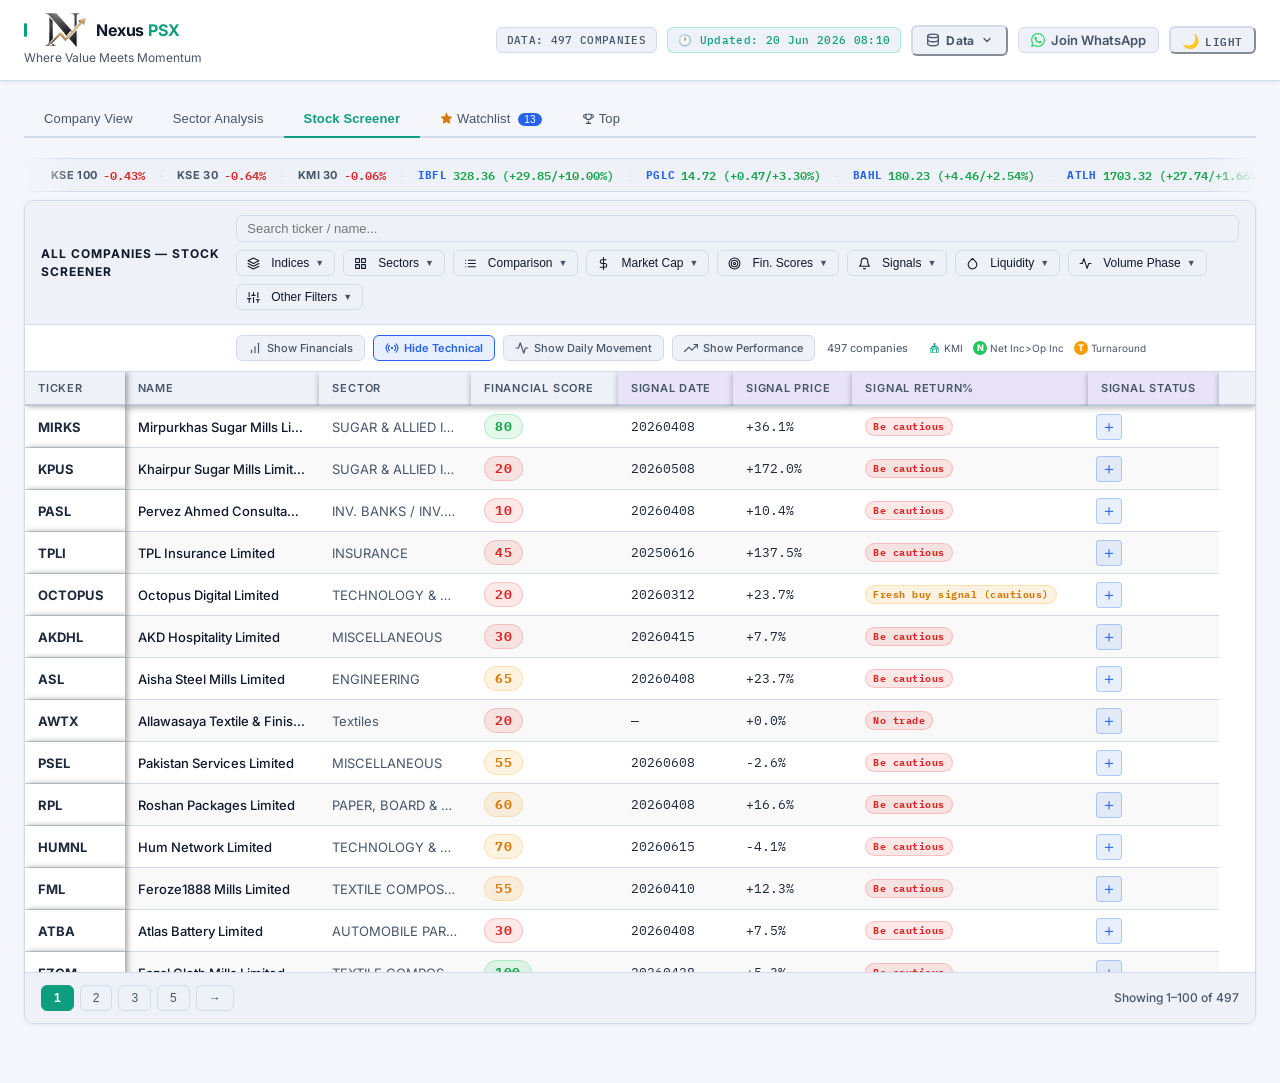
==== admin.html @ 3aa08e3e "Add files via upload" ====
<html lang="en" data-theme="light"><head>
<meta charset="UTF-8">
<meta name="viewport" content="width=device-width, initial-scale=1.0">
<title>Nexus PSX — Where Value Meets Momentum</title>

<!-- Preconnect to Firebase's CDN so the browser opens the connection (DNS +
     TLS handshake) immediately, ahead of the auth script actually requesting
     the SDK files further down. Shaves a bit of latency off the auth check
     that runs on every page load. -->
<link rel="preconnect" href="https://www.gstatic.com" crossorigin>
<link rel="dns-prefetch" href="https://www.gstatic.com">

<!-- Moved up from the end of the document so the browser starts
     downloading + executing the Firebase Auth SDK immediately, in
     parallel with parsing the rest of this (large) page, instead of
     waiting until parsing reaches the very end. Safe to move: a
     type="module" script is deferred by the browser automatically —
     it still only executes after the full document has been parsed,
     so every document.getElementById(...) call inside it still finds
     its element exactly as before. Only the SDK *download* start time
     changes, not the execution order. -->
<meta name="description" content="Nexus PSX — Where Value Meets Momentum. Track revenue, profit, EBITDA and market performance of Pakistan Stock Exchange listed companies with interactive charts and analytics.">

<!-- Favicon / App Icons (real files, must be uploaded alongside index.html) -->
<link rel="icon" type="image/png" sizes="16x16" href="favicon-16x16.png">
<link rel="icon" type="image/png" sizes="32x32" href="favicon-32x32.png">
<link rel="icon" type="image/png" sizes="48x48" href="favicon-48x48.png">
<link rel="apple-touch-icon" sizes="180x180" href="apple-touch-icon.png">
<link rel="icon" type="image/png" sizes="192x192" href="icon-192.png">

<meta name="apple-mobile-web-app-title" content="Nexus PSX">
<meta name="application-name" content="Nexus PSX">
<link rel="manifest" href="manifest.webmanifest">
<meta name="theme-color" content="#2c6e49">
<meta name="apple-mobile-web-app-capable" content="yes">
<meta name="mobile-web-app-capable" content="yes">
<meta name="apple-mobile-web-app-status-bar-style" content="default">

<script src="https://cdnjs.cloudflare.com/ajax/libs/Chart.js/4.4.1/chart.umd.min.js"></script>
<script src="https://cdnjs.cloudflare.com/ajax/libs/html2canvas/1.4.1/html2canvas.min.js"></script>
<link rel="stylesheet" href="styles.css?v=20260708b">
</head>
<body>
<div class="header">
  <div>
    <div class="header-title" style="display:flex;align-items:center;gap:10px;"><img src="header-logo.png" alt="Nexus PSX" style="height:34px;width:auto;display:block;flex-shrink:0;"><span>Nexus <span class="brand-accent">PSX</span></span></div>
    <div class="header-subtitle">Where Value Meets Momentum</div>
  </div>
  <div class="header-right">
    <div class="badge" id="lastUpdated">DATA: 497 COMPANIES</div>
    <div class="badge" id="lastUploadedBadge" style="color: var(--accent); border-color: rgba(0, 212, 170, 0.3);">🕐 Updated: 20 Jun 2026 08:10</div>
    <div id="adminControls" style="display: flex; align-items: center; gap: 12px; position: relative;">
      <!-- Data Menu Button -->
      <button id="dataMenuBtn" onclick="toggleDataMenu()" title="Data options" style="display: inline-flex; align-items: center; gap: 6px; background: var(--surface2); border-color: var(--border); border-radius: var(--radius-sm); padding: 6px 13px; font-size: 12px; font-weight: 700; cursor: pointer; color: var(--text2); letter-spacing: 0.03em; transition: 0.2s; font-family: Inter, sans-serif; white-space: nowrap;" onmouseenter="this.style.borderColor='var(--accent)';this.style.color='var(--accent)'" onmouseleave="if(!dataMenuOpen){this.style.borderColor='var(--border)';this.style.color='var(--text2)'}">
        <svg width="14" height="14" viewBox="0 0 24 24" fill="none" stroke="currentColor" stroke-width="2.2" stroke-linecap="round" stroke-linejoin="round"><ellipse cx="12" cy="5" rx="9" ry="3"></ellipse><path d="M21 12c0 1.66-4 3-9 3s-9-1.34-9-3"></path><path d="M3 5v14c0 1.66 4 3 9 3s9-1.34 9-3V5"></path></svg>
        Data
        <svg id="dataMenuChevron" width="12" height="12" viewBox="0 0 24 24" fill="none" stroke="currentColor" stroke-width="2.5" stroke-linecap="round" stroke-linejoin="round" style="transition: transform 0.2s;"><polyline points="6 9 12 15 18 9"></polyline></svg>
      </button>

      <!-- Dropdown Menu -->
      <div id="dataMenu" class="data-menu-dropdown" style="display: none; background: var(--surface); border: 1px solid var(--border); border-radius: var(--radius-md); padding: 6px; z-index: 600; box-shadow: var(--shadow-lg);">
        <div style="font-size:10px; text-transform:uppercase; letter-spacing:0.1em; color:var(--text3); padding:4px 8px 8px; border-bottom:1px solid var(--border); margin-bottom:6px; font-weight:600;">Data Options</div>
        <label id="uploadLabel" title="Upload new SourceData Excel file" class="share-menu-item" style="cursor: pointer; display: flex; align-items: center; gap: 9px; padding: 8px 10px; border-radius: 6px; font-size: 12px; color: var(--text); transition: background 0.15s;" onmouseenter="this.style.background='var(--surface3)'" onmouseleave="this.style.background=''">
          <svg width="15" height="15" viewBox="0 0 24 24" fill="none" stroke="currentColor" stroke-width="2" stroke-linecap="round" stroke-linejoin="round" style="color:var(--accent)"><polyline points="16 16 12 12 8 16"></polyline><line x1="12" y1="12" x2="12" y2="21"></line><path d="M20.39 18.39A5 5 0 0018 9h-1.26A8 8 0 103 16.3"></path></svg>
          Update Data
          <input type="file" id="excelUpload" accept=".xlsx,.xls" style="display:none" onchange="handleExcelUpload(event); closeDataMenu();">
        </label>
        <button onclick="saveDataJson(); closeDataMenu();" id="saveDataBtn" title="Download just the data as a small data.json file — push this to update your live site, no need to touch the HTML" class="share-menu-item" style="display: inline-flex; align-items: center; gap: 9px; width: 100%; border-width: medium; border-style: none; border-color: currentcolor; border-image: initial; color: var(--text); padding: 8px 10px; border-radius: 6px; font-size: 12px; font-family: Inter, sans-serif; text-align: left; cursor: pointer; transition: background 0.15s; background: var(--surface3);" onmouseenter="this.style.background='var(--surface3)'" onmouseleave="this.style.background=''">
          <svg width="15" height="15" viewBox="0 0 24 24" fill="none" stroke="currentColor" stroke-width="2" stroke-linecap="round" stroke-linejoin="round" style="color:var(--accent)"><path d="M14 2H6a2 2 0 0 0-2 2v16a2 2 0 0 0 2 2h12a2 2 0 0 0 2-2V8z"></path><polyline points="14 2 14 8 20 8"></polyline><line x1="9" y1="13" x2="15" y2="13"></line><line x1="9" y1="17" x2="15" y2="17"></line></svg>
          Save Data (JSON)
        </button>
        <button onclick="saveHtmlFile(); closeDataMenu();" id="saveBtn" title="Advanced: download a full standalone HTML copy with current data baked in" class="share-menu-item" style="display: inline-flex; align-items: center; gap: 9px; width: 100%; border-width: medium; border-style: none; border-color: currentcolor; border-image: initial; color: var(--text); padding: 8px 10px; border-radius: 6px; font-size: 12px; font-family: Inter, sans-serif; text-align: left; cursor: pointer; transition: background 0.15s;" onmouseenter="this.style.background='var(--surface3)'" onmouseleave="this.style.background=''">
          <svg width="15" height="15" viewBox="0 0 24 24" fill="none" stroke="currentColor" stroke-width="2" stroke-linecap="round" stroke-linejoin="round" style="color:var(--accent3)"><path d="M19 21H5a2 2 0 01-2-2V5a2 2 0 012-2h11l5 5v11a2 2 0 01-2 2z"></path><polyline points="17 21 17 13 7 13 7 21"></polyline><polyline points="7 3 7 8 15 8"></polyline></svg>
          Save Full HTML
        </button>
      </div>
    </div>
    <div id="uploadStatus" class="upload-status"></div>
    <button id="installAppBtn" class="install-btn" onclick="handleInstallClick()" title="Install Nexus PSX to your device"><span><svg width="14" height="14" viewBox="0 0 24 24" fill="none" stroke="currentColor" stroke-width="2" stroke-linecap="round" stroke-linejoin="round"><path d="M21 15v4a2 2 0 0 1-2 2H5a2 2 0 0 1-2-2v-4"></path><polyline points="7 10 12 15 17 10"></polyline><line x1="12" y1="15" x2="12" y2="3"></line></svg></span><span>Install App</span></button>
    <a href="https://chat.whatsapp.com/DNe9IdTLI0l2oThYoFQyg2" target="_blank" rel="noopener noreferrer" id="whatsappGroupBtn" title="Join our WhatsApp group" style="display: inline-flex; align-items: center; gap: 6px; background: var(--surface2); border: 1px solid var(--border); border-radius: var(--radius-sm); padding: 5px 12px; font-size: 13px; font-weight: 600; cursor: pointer; color: var(--text2); text-decoration: none; line-height: 1; transition: 0.2s; white-space: nowrap;" onmouseenter="this.style.borderColor=&quot;#25D366&quot;;this.style.color=&quot;#25D366&quot;" onmouseleave="this.style.borderColor=&quot;var(--border)&quot;;this.style.color=&quot;var(--text2)&quot;"><svg width="14" height="14" viewBox="0 0 24 24" fill="currentColor" style="color:#25D366"><path d="M17.472 14.382c-.297-.149-1.758-.867-2.03-.967-.273-.099-.471-.148-.67.15-.197.297-.767.966-.94 1.164-.173.199-.347.223-.644.075-.297-.15-1.255-.463-2.39-1.475-.883-.788-1.48-1.761-1.653-2.059-.173-.297-.018-.458.13-.606.134-.133.298-.347.446-.52.149-.174.198-.298.298-.497.099-.198.05-.371-.025-.52-.075-.149-.669-1.612-.916-2.207-.242-.579-.487-.5-.669-.51-.173-.008-.371-.01-.57-.01-.198 0-.52.074-.792.372-.272.297-1.04 1.016-1.04 2.479 0 1.462 1.065 2.875 1.213 3.074.149.198 2.096 3.2 5.077 4.487.709.306 1.262.489 1.694.625.712.227 1.36.195 1.871.118.571-.085 1.758-.719 2.006-1.413.248-.694.248-1.289.173-1.413-.074-.124-.272-.198-.57-.347m-5.421 7.403h-.004a9.87 9.87 0 01-5.031-1.378l-.361-.214-3.741.982.998-3.648-.235-.374a9.86 9.86 0 01-1.51-5.26c.001-5.45 4.436-9.884 9.888-9.884 2.64 0 5.122 1.03 6.988 2.898a9.825 9.825 0 012.893 6.994c-.003 5.45-4.437 9.884-9.885 9.884m8.413-18.297A11.815 11.815 0 0012.05 0C5.495 0 .16 5.335.157 11.892c0 2.096.547 4.142 1.588 5.945L.057 24l6.305-1.654a11.882 11.882 0 005.683 1.448h.005c6.554 0 11.89-5.335 11.893-11.893a11.821 11.821 0 00-3.48-8.413z"></path></svg><span>Join WhatsApp</span></a>
    <button id="themeToggleBtn" onclick="toggleTheme()" title="Cycle theme: Dark → Light → Bloomberg → TradingView → Cream" style="background: var(--surface2); border-color: var(--border); border-radius: var(--radius-sm); cursor: pointer; font-size: 14px; padding: 5px 11px; line-height: 1; color: var(--text2); transition: 0.2s; display: flex; align-items: center; gap: 6px;" onmouseenter="this.style.borderColor='var(--accent)';this.style.color='var(--accent)'" onmouseleave="this.style.borderColor='var(--border)';this.style.color='var(--text2)'"><span id="themeIcon">🌙</span><span id="themeLabel">LIGHT</span></button>
    
  </div>
</div>

<div class="dashboard">

  <!-- TABS -->
  <div class="tabs">
    <button class="tab" onclick="switchTab('company')">Company View</button>
    <button class="tab" onclick="switchTab('sector')">Sector Analysis</button>
    <button class="tab active" onclick="switchTab('screener')">Stock Screener</button>
    <button class="tab" onclick="switchTab('watchlist')"><svg width="13" height="13" viewBox="0 0 24 24" fill="currentColor" stroke="currentColor" stroke-width="1" stroke-linecap="round" stroke-linejoin="round" style="vertical-align:-2px;margin-right:4px;color:var(--warn,#eab308);"><polygon points="12 2 15.09 8.26 22 9.27 17 14.14 18.18 21.02 12 17.77 5.82 21.02 7 14.14 2 9.27 8.91 8.26 12 2"></polygon></svg>Watchlist <span id="watchlistCountBadge" style="display: inline; background: var(--accent3); color: rgb(255, 255, 255); border-radius: 10px; padding: 1px 6px; font-size: 10px; margin-left: 4px;">13</span></button>
    <button class="tab" onclick="switchTab('top')"><svg width="13" height="13" viewBox="0 0 24 24" fill="none" stroke="currentColor" stroke-width="2" stroke-linecap="round" stroke-linejoin="round" style="vertical-align:-2px;margin-right:4px;"><path d="M8 21h8"></path><path d="M12 17v4"></path><path d="M7 4h10v5a5 5 0 0 1-10 0V4z"></path><path d="M17 5h2a2 2 0 0 1 2 2v1a3 3 0 0 1-3 3"></path><path d="M7 5H5a2 2 0 0 0-2 2v1a3 3 0 0 0 3 3"></path></svg>Top</button>
  </div>

  <!-- ===== COMPANY TAB ===== -->
  <div id="tab-company" class="tab-content">

    <!-- Controls + Company Info -->
    <div class="controls">
      <div class="ticker-selector">
        <div class="selector-label">Search Ticker / Company Name</div>
        <input type="text" class="ticker-search" id="tickerSearch" placeholder="e.g. ENGRO, Lucky, Bank..." autocomplete="off" oninput="onTickerInput()" onkeydown="onTickerKey(event)" onfocus="openAC()">
        <div class="ticker-autocomplete" id="acList"><div class="ac-item " onmousedown="pickTicker('NBP')">
      <span class="ac-ticker">NBP</span>
      <span class="ac-score" style="color:var(--warn)">40</span>
      <div class="ac-name">National Bank of Pakistan</div>
    </div><div class="ac-item " onmousedown="pickTicker('NBPGETF')">
      <span class="ac-ticker">NBPGETF</span>
      <span class="ac-score" style="color:var(--danger)">20</span>
      <div class="ac-name">Nbp Pakistan Growth Etf</div>
    </div></div>
        <div class="current-ticker" id="currentTickerLabel">Selected: <span>NBP</span></div>
      </div>

      <div class="company-info" id="companyInfo">
        <div class="info-item" style="position:relative;">
          <div class="info-label">Company Name</div>
          <div class="info-value" style="display:flex;align-items:center;gap:8px;"><span id="ciName">National Bank of Pakistan</span><span id="ciTickerBadges"></span></div>
          <!-- Compact share icon below company name -->
          <div style="margin-top:7px;position:relative;display:inline-block;">
            <button id="shareBtn" onclick="toggleShareMenu()" title="Share company view" style="background: rgba(77, 148, 255, 0.08); border: 1px solid rgba(77, 148, 255, 0.25); border-radius: 6px; color: var(--accent3); cursor: pointer; padding: 4px 9px; display: inline-flex; align-items: center; gap: 5px; font-size: 10px; letter-spacing: 0.06em; text-transform: uppercase; font-family: &quot;DM Sans&quot;, sans-serif; font-weight: 600; transition: 0.18s;" onmouseenter="this.style.background='rgba(77,148,255,0.18)';this.style.borderColor='var(--accent3)'" onmouseleave="this.style.background='rgba(77,148,255,0.08)';this.style.borderColor='rgba(77,148,255,0.25)'">
              <svg width="12" height="12" viewBox="0 0 24 24" fill="none" stroke="currentColor" stroke-width="2.2" stroke-linecap="round" stroke-linejoin="round"><circle cx="18" cy="5" r="3"></circle><circle cx="6" cy="12" r="3"></circle><circle cx="18" cy="19" r="3"></circle><line x1="8.59" y1="13.51" x2="15.42" y2="17.49"></line><line x1="15.41" y1="6.51" x2="8.59" y2="10.49"></line></svg>
              Share
            </button>
            <!-- Share dropdown -->
            <div id="shareMenu" style="display:none;position:absolute;top:calc(100% + 6px);left:0;background:var(--surface);border:1px solid var(--accent3);border-radius:10px;padding:8px;z-index:600;min-width:220px;box-shadow:0 8px 32px rgba(0,0,0,0.55);">
              <div style="font-size:10px;text-transform:uppercase;letter-spacing:0.1em;color:var(--text2);padding:4px 8px 8px;border-bottom:1px solid var(--border);margin-bottom:6px;" id="shareMenuTitle">Share <span style="color:var(--accent3)">NBP</span> · Financial Score <span style="color:var(--warn)">40</span></div>
              <button onclick="shareScreenshot()" class="share-menu-item" id="screenshotBtn">
                <svg width="15" height="15" viewBox="0 0 24 24" fill="none" stroke="currentColor" stroke-width="2" stroke-linecap="round" stroke-linejoin="round" style="color:var(--accent)"><rect x="3" y="3" width="18" height="18" rx="2"></rect><circle cx="8.5" cy="8.5" r="1.5"></circle><polyline points="21 15 16 10 5 21"></polyline></svg>
                Save Screenshot
              </button>
              <button onclick="shareToWhatsApp()" class="share-menu-item" id="whatsappBtn">
                <svg width="15" height="15" viewBox="0 0 24 24" fill="currentColor" style="color:#25D366"><path d="M17.472 14.382c-.297-.149-1.758-.867-2.03-.967-.273-.099-.471-.148-.67.15-.197.297-.767.966-.94 1.164-.173.199-.347.223-.644.075-.297-.15-1.255-.463-2.39-1.475-.883-.788-1.48-1.761-1.653-2.059-.173-.297-.018-.458.13-.606.134-.133.298-.347.446-.52.149-.174.198-.298.298-.497.099-.198.05-.371-.025-.52-.075-.149-.669-1.612-.916-2.207-.242-.579-.487-.5-.669-.51-.173-.008-.371-.01-.57-.01-.198 0-.52.074-.792.372-.272.297-1.04 1.016-1.04 2.479 0 1.462 1.065 2.875 1.213 3.074.149.198 2.096 3.2 5.077 4.487.709.306 1.262.489 1.694.625.712.227 1.36.195 1.871.118.571-.085 1.758-.719 2.006-1.413.248-.694.248-1.289.173-1.413-.074-.124-.272-.198-.57-.347m-5.421 7.403h-.004a9.87 9.87 0 01-5.031-1.378l-.361-.214-3.741.982.998-3.648-.235-.374a9.86 9.86 0 01-1.51-5.26c.001-5.45 4.436-9.884 9.888-9.884 2.64 0 5.122 1.03 6.988 2.898a9.825 9.825 0 012.893 6.994c-.003 5.45-4.437 9.884-9.885 9.884m8.413-18.297A11.815 11.815 0 0012.05 0C5.495 0 .16 5.335.157 11.892c0 2.096.547 4.142 1.588 5.945L.057 24l6.305-1.654a11.882 11.882 0 005.683 1.448h.005c6.554 0 11.89-5.335 11.893-11.893a11.821 11.821 0 00-3.48-8.413z"></path></svg>
                WhatsApp
              </button>
              <button onclick="shareToTwitter()" class="share-menu-item" id="twitterBtn">
                <svg width="15" height="15" viewBox="0 0 24 24" fill="currentColor" style="color:#1DA1F2"><path d="M18.244 2.25h3.308l-7.227 8.26 8.502 11.24H16.17l-4.714-6.231-5.401 6.231H2.747l7.73-8.835L1.254 2.25H8.08l4.253 5.622zm-1.161 17.52h1.833L7.084 4.126H5.117z"></path></svg>
                X (Twitter)
              </button>
              <button onclick="shareToLinkedIn()" class="share-menu-item" id="linkedinBtn">
                <svg width="15" height="15" viewBox="0 0 24 24" fill="currentColor" style="color:#0A66C2"><path d="M20.447 20.452h-3.554v-5.569c0-1.328-.027-3.037-1.852-3.037-1.853 0-2.136 1.445-2.136 2.939v5.667H9.351V9h3.414v1.561h.046c.477-.9 1.637-1.85 3.37-1.85 3.601 0 4.267 2.37 4.267 5.455v6.286zM5.337 7.433a2.062 2.062 0 01-2.063-2.065 2.064 2.064 0 112.063 2.065zm1.782 13.019H3.555V9h3.564v11.452zM22.225 0H1.771C.792 0 0 .774 0 1.729v20.542C0 23.227.792 24 1.771 24h20.451C23.2 24 24 23.227 24 22.271V1.729C24 .774 23.2 0 22.222 0h.003z"></path></svg>
                LinkedIn
              </button>
              <button onclick="copyShareLink()" class="share-menu-item" id="copyLinkBtn">
                <svg width="15" height="15" viewBox="0 0 24 24" fill="none" stroke="currentColor" stroke-width="2" stroke-linecap="round" stroke-linejoin="round"><path d="M10 13a5 5 0 007.54.54l3-3a5 5 0 00-7.07-7.07l-1.72 1.71"></path><path d="M14 11a5 5 0 00-7.54-.54l-3 3a5 5 0 007.07 7.07l1.71-1.71"></path></svg>
                Copy Link
              </button>
            </div>
          </div>
        </div>
        <div class="info-item">
          <div class="info-label">Sector</div>
          <div class="info-value" id="ciSector">COMMERCIAL BANKS</div>
        </div>
        <div class="info-item">
          <div class="info-label">Index</div>
          <div class="info-value" style="font-size:12px" id="ciIndex">KSE 100, KSE 30, KSE All Share, PSX Banking, NBP Pakistan Growth, PSX DIVIDEND 20</div>
        </div>
        <div class="info-item">
          <div class="info-label">Latest Period</div>
          <div class="info-value mono" id="ciPeriod">2026-03-31</div>
        </div>
        <div class="info-item">
          <div class="info-label">Price (PKR)</div>
          <div class="info-value mono" id="ciPrice">203.51</div>
        </div>
        <div class="score-box">
          <div class="score-label">Financial Score</div>
          <div class="score-value score-mid" id="ciScore">40</div>
          <div class="score-hint" id="ciScoreHint">🟡 Moderate</div>
        </div>
        <div class="info-item">
          <div class="info-label">Signal Date</div>
          <div class="info-value mono" id="ciSignalDate" style="font-size:13px;">17 Apr 2026</div>
        </div>
        <div class="info-item">
          <div class="info-label">Signal Status</div>
          <div id="ciSignalStatus" style="margin-top:4px;"><span class="pill pill-bad" style="font-size:12px;padding:3px 9px;">Be cautious</span></div>
        </div>
        <div class="info-item">
          <div class="info-label">Signal Return</div>
          <div class="info-value mono negative" id="ciSignalReturn" style="font-size:15px;">-4.39%</div>
        </div>
        <!-- Full-width disclaimer row -->
        <div style="grid-column: 1 / -1; margin-top:2px; background: rgba(245,158,11,0.07); border: 1px solid rgba(245,158,11,0.25); border-radius: var(--radius-sm); padding: 9px 14px; display: flex; align-items: flex-start; gap: 10px;">
          <svg style="flex-shrink:0;margin-top:1px;" width="14" height="14" viewBox="0 0 24 24" fill="none" stroke="var(--warn)" stroke-width="2.2" stroke-linecap="round" stroke-linejoin="round"><path d="M10.29 3.86L1.82 18a2 2 0 001.71 3h16.94a2 2 0 001.71-3L13.71 3.86a2 2 0 00-3.42 0z"></path><line x1="12" y1="9" x2="12" y2="13"></line><line x1="12" y1="17" x2="12.01" y2="17"></line></svg>
          <p style="margin:0;font-size:10px;line-height:1.6;color:var(--text2);">
            <span style="color:var(--warn);font-weight:700;">Disclaimer:</span> The trade signals provided are generated using artificial intelligence and are intended strictly for <strong style="color:var(--text);font-weight:600;">educational and informational purposes only</strong>. They do not constitute financial advice, investment recommendations, or an offer to buy or sell any financial instrument. Users are strongly advised <strong style="color:var(--text);font-weight:600;">not to use these signals for trading in live brokerage accounts</strong>. Trading in financial markets involves significant risk, and past or simulated performance does not guarantee future results. Always conduct your own research and consult with a qualified financial advisor before making any investment decisions.
          </p>
        </div>
      </div>
    </div>

    <!-- KPI Cards row -->
    <div class="kpi-grid">
      <div class="kpi-card green">
        <div class="kpi-name">Latest EPS (Quarterly)</div>
        <div class="kpi-value mono positive" id="kpiEPS">7.533</div>
        <div class="kpi-trend"><span id="kpiEPSTrend"><span class="down">▼</span> vs prev: 8.928</span></div>
        <div class="kpi-subtitle">TTM: <span id="kpiTTM" class="mono">36.270</span></div>
      </div>
      <div class="kpi-card orange">
        <div class="kpi-name">Latest Revenue</div>
        <div class="kpi-value mono" id="kpiRev">66.29B</div>
        <div class="kpi-trend"><span id="kpiRevTrend"><span class="down">▼</span> prev: 73.52B</span></div>
        <div class="kpi-subtitle">Op Margin: <span id="kpiOpMgn" class="mono">53.0%</span></div>
      </div>
      <div class="kpi-card blue">
        <div class="kpi-name">ROE (Latest)</div>
        <div class="kpi-value mono positive" id="kpiROE">18.1%</div>
        <div class="kpi-trend"><span id="kpiROETrend"><span class="up">▲</span> prev: 17.1%</span></div>
        <div class="kpi-subtitle">D/E Ratio: <span id="kpiDE" class="mono">5.102</span></div>
      </div>
      <div class="kpi-card yellow">
        <div class="kpi-name">CFO (Latest)</div>
        <div class="kpi-value mono positive" id="kpiCFO">2.05B</div>
        <div class="kpi-trend"><span id="kpiCFOTrend"><span class="up">▲</span> prev: 485.20M</span></div>
        <div class="kpi-subtitle">Signal Return: <span id="kpiSig" class="mono negative">-4.39%</span></div>
      </div>
    </div>

    <!-- Charts -->
    <div id="chartsAndKpi">
    <div class="charts-grid">
      <div class="chart-card">
        <div class="chart-title">EPS Trend (Quarterly) <span id="chartEPSLabel"></span></div>
        <div class="chart-wrap"><canvas id="chartEPS" style="box-sizing: border-box; display: block; height: 300px; width: 726px;" width="762" height="314"></canvas></div>
      </div>
      <div class="chart-card">
        <div class="chart-title">Revenue Trend <span id="chartRevLabel"></span></div>
        <div class="chart-wrap"><canvas id="chartRev" style="box-sizing: border-box; display: block; height: 300px; width: 726px;" width="762" height="314"></canvas></div>
      </div>
      <div class="chart-card">
        <div class="chart-title">Profitability Margins <span></span></div>
        <div class="chart-wrap"><canvas id="chartMargins" style="box-sizing: border-box; display: block; height: 300px; width: 726px;" width="762" height="314"></canvas></div>
      </div>
      <div class="chart-card">
        <div class="chart-title">KPI Summary vs Sector <span id="chartKpiLabel"><span id="kpiTickerBadge" style="font-family:'IBM Plex Mono',monospace;font-size:12px;color:var(--accent3)"></span><span id="kpiScoreBadge" style="font-family:'IBM Plex Mono',monospace;font-size:12px;margin-left:6px"></span></span></div>
        <div style="overflow-y:auto; overflow-x:auto; max-height: 360px; margin-top: 4px; position: relative; border-radius: 6px; border: 1px solid var(--border);">
          <table class="kpi-table">
            <thead>
              <tr id="kpiTableHead">
    <th>Metric</th>
    <th>2025-Q2</th><th>2025-Q3</th><th>2025-Q4</th>
    <th style="color:var(--accent)">2026-Q1 ★</th>
    <th style="color:var(--accent2)">Sector Avg</th>
  </tr>
            </thead>
            <tbody id="kpiTableBody"><tr>
        <td class="metric-name">EPS (Q)</td>
        <td class="q-val positive">9.486</td><td class="q-val positive">10.881</td><td class="q-val positive">8.928</td>
        <td class="q-val positive" style="font-weight:700">7.533</td>
        <td class="sector-val">5.085</td>
      </tr><tr>
        <td class="metric-name">EPS (TTM)</td>
        <td class="q-val positive">30.690</td><td class="q-val positive">41.850</td><td class="q-val positive">39.060</td>
        <td class="q-val positive" style="font-weight:700">36.270</td>
        <td class="sector-val">20.443</td>
      </tr><tr>
        <td class="metric-name">Revenue</td>
        <td class="q-val positive">76.84B</td><td class="q-val positive">79.91B</td><td class="q-val positive">73.52B</td>
        <td class="q-val positive" style="font-weight:700">66.29B</td>
        <td class="sector-val">—</td>
      </tr><tr>
        <td class="metric-name">Op Margin</td>
        <td class="q-val positive">59.1%</td><td class="q-val positive">61.6%</td><td class="q-val positive">49.6%</td>
        <td class="q-val positive" style="font-weight:700">53.0%</td>
        <td class="sector-val">35.5%</td>
      </tr><tr>
        <td class="metric-name">Net Margin</td>
        <td class="q-val positive">26.6%</td><td class="q-val positive">28.6%</td><td class="q-val positive">26.2%</td>
        <td class="q-val positive" style="font-weight:700">24.3%</td>
        <td class="sector-val">—</td>
      </tr><tr>
        <td class="metric-name">ROE</td>
        <td class="q-val ">—</td><td class="q-val positive">18.9%</td><td class="q-val positive">17.1%</td>
        <td class="q-val positive" style="font-weight:700">18.1%</td>
        <td class="sector-val">21.2%</td>
      </tr><tr>
        <td class="metric-name">CFO</td>
        <td class="q-val ">—</td><td class="q-val positive">188.50M</td><td class="q-val positive">485.20M</td>
        <td class="q-val positive" style="font-weight:700">2.05B</td>
        <td class="sector-val">233</td>
      </tr><tr>
        <td class="metric-name">D/E</td>
        <td class="q-val ">—</td><td class="q-val positive">3.007</td><td class="q-val positive">3.174</td>
        <td class="q-val positive" style="font-weight:700">5.102</td>
        <td class="sector-val">3.656</td>
      </tr><tr>
        <td class="metric-name">Div Yield</td>
        <td class="q-val ">—</td><td class="q-val positive">4.6%</td><td class="q-val positive">3.9%</td>
        <td class="q-val positive" style="font-weight:700">20.8%</td>
        <td class="sector-val">9.2%</td>
      </tr></tbody>
          </table>
        </div>
      </div>
    </div>
    </div><!-- end #chartsAndKpi -->

    <!-- Financial Score Peer Comparison Chart -->
    <div class="chart-card" id="peerScoreCard" style="margin-bottom:16px;">
      <div class="chart-title">
        Financial Score — Sector Peer Comparison
        <span id="peerScoreLabel" style="font-family:'IBM Plex Mono',monospace;font-size:12px;color:var(--text2)">19 companies · COMMERCIAL BANKS</span>
      </div>
      <div class="chart-wrap" style="height: 494px;"><canvas id="chartPeerScore" style="box-sizing: border-box; display: block; height: 494px; width: 1510px;" width="1585" height="518"></canvas></div>
    </div>

    <!-- YTD Peer Comparison Chart -->
    <div class="chart-card" id="peerYTDCard" style="margin-bottom:16px;">
      <div class="chart-title">
        YTD Return % — Sector Peer Comparison
        <span id="peerYTDLabel" style="font-family:'IBM Plex Mono',monospace;font-size:12px;color:var(--text2)">19 companies · COMMERCIAL BANKS</span>
      </div>
      <div class="chart-wrap" style="height: 494px;"><canvas id="chartPeerYTD" style="box-sizing: border-box; display: block; height: 494px; width: 1510px;" width="1585" height="518"></canvas></div>
    </div>

  </div>

  <!-- ===== SECTOR TAB ===== -->
  <div id="tab-sector" class="tab-content">
    <div class="table-card">
      <div class="table-header">
        <div class="table-title">Sector Performance Summary</div>
        <div class="table-filters">
          <div class="msel" id="sectorFilterMsel">
            <button type="button" class="msel-btn" id="sectorFilterMselBtn" onclick="mselTogglePanel('sectorFilter', event)">
              <svg width="13" height="13" viewBox="0 0 24 24" fill="none" stroke="currentColor" stroke-width="2" stroke-linecap="round" stroke-linejoin="round" style="margin-right:5px;flex-shrink:0;"><path d="M3 3h18M9 3v18M15 3v18M3 9h18M3 15h18"/></svg>
              <span id="sectorFilterMselLabel">All Sectors</span>
              <span class="msel-caret">▼</span>
            </button>
            <div class="msel-panel" id="sectorFilterMselPanel">
              <div class="msel-search-wrap"><input class="msel-search" id="sectorFilterMselSearch" placeholder="Search sector…" oninput="mselRenderList('sectorFilter')"></div>
              <div class="msel-actions">
                <button type="button" class="msel-action-btn" onclick="mselSelectAll('sectorFilter')">Select All</button>
                <button type="button" class="msel-action-btn" onclick="mselClear('sectorFilter')">Clear</button>
              </div>
              <div class="msel-list" id="sectorFilterMselList"></div>
            </div>
          </div>
          <div class="msel" id="sectorIndexFilterMsel">
            <button type="button" class="msel-btn" id="sectorIndexFilterMselBtn" onclick="mselTogglePanel('sectorIndexFilter', event)">
              <svg width="13" height="13" viewBox="0 0 24 24" fill="none" stroke="currentColor" stroke-width="2" stroke-linecap="round" stroke-linejoin="round" style="margin-right:5px;flex-shrink:0;"><polygon points="12 2 2 7 12 12 22 7 12 2"></polygon><polyline points="2 17 12 22 22 17"></polyline><polyline points="2 12 12 17 22 12"></polyline></svg>
              <span id="sectorIndexFilterMselLabel">All Indices</span>
              <span class="msel-caret">▼</span>
            </button>
            <div class="msel-panel" id="sectorIndexFilterMselPanel">
              <div class="msel-search-wrap"><input class="msel-search" id="sectorIndexFilterMselSearch" placeholder="Search index…" oninput="mselRenderList('sectorIndexFilter')"></div>
              <div class="msel-actions">
                <button type="button" class="msel-action-btn" onclick="mselSelectAll('sectorIndexFilter')">Select All</button>
                <button type="button" class="msel-action-btn" onclick="mselClear('sectorIndexFilter')">Clear</button>
              </div>
              <div class="msel-list" id="sectorIndexFilterMselList"></div>
            </div>
          </div>
        </div>
      </div>
      <div class="scroll-table">
      <table class="data-table" id="sectorTable">
          <thead>
            <tr id="sectorTableHead">
              <th onclick="sortSectorTable(0)">Sector</th>
              <th onclick="sortSectorTable(1)" class="sector-hide-mobile">Cos</th>
              <th onclick="sortSectorTable(2)" class="sector-hide-mobile">Avg EPS (Q)</th>
              <th onclick="sortSectorTable(3)" class="sector-hide-mobile">EPS (TTM)</th>
              <th onclick="sortSectorTable(4)" class="sector-hide-mobile">Op Margin</th>
              <th onclick="sortSectorTable(5)" class="sector-hide-mobile">ROE</th>
              <th onclick="sortSectorTable(6)" class="sector-hide-mobile">D/E</th>
              <th onclick="sortSectorTable(7)" class="sector-hide-mobile">CFO (mn)</th>
              <th onclick="sortSectorTable(8)" class="sector-hide-mobile">Div Yield</th>
              <th onclick="sortSectorTable(9)" class="sector-hide-mobile sort-desc">P/E Ratio</th>
              <th onclick="sortSectorTable(10)" class="">Financial Score</th>
              <th onclick="sortSectorTable(11)" title="Average Relative Volume vs Average" class="">Rel Vol</th>
              <th onclick="sortSectorTable(12)" title="Average Discount Ratio" class="">Disc Ratio</th>
              <th onclick="sortSectorTable(13)" title="1-Day Price Change" class="sector-hide-mobile">1D %</th>
              <th onclick="sortSectorTable(14)" title="1-Week Price Change" class="sector-hide-mobile">1W %</th>
              <th onclick="sortSectorTable(15)" title="1-Month Price Change">1M %</th>
              <th onclick="sortSectorTable(16)" title="3-Month Price Change">3M %</th>
              <th onclick="sortSectorTable(17)" title="Year-to-Date Price Change" class="">YTD %</th>
            </tr>
          </thead>
          <tbody id="sectorTableBody"><tr>
      <td class="sector-name-cell">SUGAR &amp; ALLIED INDUSTRIES</td>
      <td class="sector-hide-mobile mono" style="text-align:center">27</td>
      <td class="sector-hide-mobile mono positive">1.91</td>
      <td class="sector-hide-mobile mono positive">19.87</td>
      <td class="sector-hide-mobile mono positive">9.3%</td>
      <td class="sector-hide-mobile mono positive">2.0%</td>
      <td class="sector-hide-mobile mono">1.84</td>
      <td class="sector-hide-mobile mono">-19.6</td>
      <td class="sector-hide-mobile mono positive">10.4</td>
      <td class="sector-hide-mobile mono positive">15.9</td>
      <td class="sector-hide-mobile mono positive">1.6%</td>
      <td class="sector-hide-mobile mono">75.26</td>
      <td class="mono"><span class="score-mid" style="font-weight:700">50.3</span>
        <div class="prog-bar"><div class="prog-fill" style="width:50.2962962962963%; background:var(--warn)"></div></div>
      </td>
      <td class="mono" style="text-align:center">2.12</td>
      <td class="mono negative" style="text-align:center">-2.7%</td>
      <td class="sector-hide-mobile" style="text-align:center"><span class="mono positive">▲0.85%</span></td>
      <td class="sector-hide-mobile" style="text-align:center"><span class="mono positive">▲2.97%</span></td>
      <td style="text-align:center"><span class="mono positive">▲5.75%</span></td>
      <td style="text-align:center"><span class="mono positive">▲63.03%</span></td>
      <td style="text-align:center"><span class="mono positive">▲52.03%</span></td>
    </tr><tr>
      <td class="sector-name-cell">Textiles</td>
      <td class="sector-hide-mobile mono" style="text-align:center">5</td>
      <td class="sector-hide-mobile mono negative">-16.04</td>
      <td class="sector-hide-mobile mono positive">9.77</td>
      <td class="sector-hide-mobile mono positive">2.9%</td>
      <td class="sector-hide-mobile mono positive">0.3%</td>
      <td class="sector-hide-mobile mono">1.02</td>
      <td class="sector-hide-mobile mono">0.4</td>
      <td class="sector-hide-mobile mono positive">2.0</td>
      <td class="sector-hide-mobile mono positive">4.0</td>
      <td class="sector-hide-mobile mono positive">0.4%</td>
      <td class="sector-hide-mobile mono">39.72</td>
      <td class="mono"><span class="score-low" style="font-weight:700">28.0</span>
        <div class="prog-bar"><div class="prog-fill" style="width:28%; background:var(--danger)"></div></div>
      </td>
      <td class="mono" style="text-align:center">0.21</td>
      <td class="mono positive" style="text-align:center">2.3%</td>
      <td class="sector-hide-mobile" style="text-align:center"><span class="mono positive">▲2.93%</span></td>
      <td class="sector-hide-mobile" style="text-align:center"><span class="mono positive">▲12.32%</span></td>
      <td style="text-align:center"><span class="mono positive">▲13.33%</span></td>
      <td style="text-align:center"><span class="mono positive">▲9.05%</span></td>
      <td style="text-align:center"><span class="mono positive">▲26.98%</span></td>
    </tr><tr>
      <td class="sector-name-cell">MISCELLANEOUS</td>
      <td class="sector-hide-mobile mono" style="text-align:center">18</td>
      <td class="sector-hide-mobile mono negative">-1.35</td>
      <td class="sector-hide-mobile mono positive">3.00</td>
      <td class="sector-hide-mobile mono positive">9.0%</td>
      <td class="sector-hide-mobile mono positive">7.0%</td>
      <td class="sector-hide-mobile mono">0.60</td>
      <td class="sector-hide-mobile mono">0.8</td>
      <td class="sector-hide-mobile mono positive">12.8</td>
      <td class="sector-hide-mobile mono positive">13.9</td>
      <td class="sector-hide-mobile mono positive">1.9%</td>
      <td class="sector-hide-mobile mono">23.73</td>
      <td class="mono"><span class="score-mid" style="font-weight:700">56.7</span>
        <div class="prog-bar"><div class="prog-fill" style="width:56.72222222222222%; background:var(--warn)"></div></div>
      </td>
      <td class="mono" style="text-align:center">1.05</td>
      <td class="mono negative" style="text-align:center">-9.6%</td>
      <td class="sector-hide-mobile" style="text-align:center"><span class="mono negative">▼0.28%</span></td>
      <td class="sector-hide-mobile" style="text-align:center"><span class="mono positive">▲1.34%</span></td>
      <td style="text-align:center"><span class="mono positive">▲5.62%</span></td>
      <td style="text-align:center"><span class="mono positive">▲30.67%</span></td>
      <td style="text-align:center"><span class="mono positive">▲3%</span></td>
    </tr><tr>
      <td class="sector-name-cell">AUTOMOBILE PARTS &amp; ACCESSORIES</td>
      <td class="sector-hide-mobile mono" style="text-align:center">11</td>
      <td class="sector-hide-mobile mono positive">3.81</td>
      <td class="sector-hide-mobile mono positive">23.01</td>
      <td class="sector-hide-mobile mono positive">8.3%</td>
      <td class="sector-hide-mobile mono positive">7.3%</td>
      <td class="sector-hide-mobile mono">0.66</td>
      <td class="sector-hide-mobile mono">-1.4</td>
      <td class="sector-hide-mobile mono positive">7.3</td>
      <td class="sector-hide-mobile mono positive">13.6</td>
      <td class="sector-hide-mobile mono positive">1.9%</td>
      <td class="sector-hide-mobile mono">18.82</td>
      <td class="mono"><span class="score-low" style="font-weight:700">39.3</span>
        <div class="prog-bar"><div class="prog-fill" style="width:39.27272727272727%; background:var(--danger)"></div></div>
      </td>
      <td class="mono" style="text-align:center">1.89</td>
      <td class="mono positive" style="text-align:center">1.0%</td>
      <td class="sector-hide-mobile" style="text-align:center"><span class="mono negative">▼0.59%</span></td>
      <td class="sector-hide-mobile" style="text-align:center"><span class="mono positive">▲1.21%</span></td>
      <td style="text-align:center"><span class="mono positive">▲2.01%</span></td>
      <td style="text-align:center"><span class="mono positive">▲17.97%</span></td>
      <td style="text-align:center"><span class="mono negative">▼5.69%</span></td>
    </tr><tr>
      <td class="sector-name-cell">INV. BANKS / INV. COS. / SECURITIES COS.</td>
      <td class="sector-hide-mobile mono" style="text-align:center">31</td>
      <td class="sector-hide-mobile mono negative">-1.10</td>
      <td class="sector-hide-mobile mono positive">6.81</td>
      <td class="sector-hide-mobile mono positive">35.4%</td>
      <td class="sector-hide-mobile mono positive">18.2%</td>
      <td class="sector-hide-mobile mono">0.41</td>
      <td class="sector-hide-mobile mono">11.1</td>
      <td class="sector-hide-mobile mono positive">10.3</td>
      <td class="sector-hide-mobile mono positive">9.4</td>
      <td class="sector-hide-mobile mono positive">2.2%</td>
      <td class="sector-hide-mobile mono">18.20</td>
      <td class="mono"><span class="score-mid" style="font-weight:700">59.5</span>
        <div class="prog-bar"><div class="prog-fill" style="width:59.54838709677419%; background:var(--warn)"></div></div>
      </td>
      <td class="mono" style="text-align:center">0.89</td>
      <td class="mono negative" style="text-align:center">-5.9%</td>
      <td class="sector-hide-mobile" style="text-align:center"><span class="mono negative">▼0.58%</span></td>
      <td class="sector-hide-mobile" style="text-align:center"><span class="mono positive">▲1.88%</span></td>
      <td style="text-align:center"><span class="mono positive">▲6.34%</span></td>
      <td style="text-align:center"><span class="mono positive">▲15.71%</span></td>
      <td style="text-align:center"><span class="mono positive">▲22.38%</span></td>
    </tr><tr>
      <td class="sector-name-cell">PHARMACEUTICALS</td>
      <td class="sector-hide-mobile mono" style="text-align:center">14</td>
      <td class="sector-hide-mobile mono positive">10.81</td>
      <td class="sector-hide-mobile mono positive">47.21</td>
      <td class="sector-hide-mobile mono positive">13.9%</td>
      <td class="sector-hide-mobile mono positive">16.3%</td>
      <td class="sector-hide-mobile mono">0.25</td>
      <td class="sector-hide-mobile mono">0.1</td>
      <td class="sector-hide-mobile mono positive">9.3</td>
      <td class="sector-hide-mobile mono positive">22.9</td>
      <td class="sector-hide-mobile mono positive">2.3%</td>
      <td class="sector-hide-mobile mono">16.27</td>
      <td class="mono"><span class="score-mid" style="font-weight:700">53.8</span>
        <div class="prog-bar"><div class="prog-fill" style="width:53.785714285714285%; background:var(--warn)"></div></div>
      </td>
      <td class="mono" style="text-align:center">0.86</td>
      <td class="mono positive" style="text-align:center">3.0%</td>
      <td class="sector-hide-mobile" style="text-align:center"><span class="mono negative">▼1.47%</span></td>
      <td class="sector-hide-mobile" style="text-align:center"><span class="mono positive">▲2.51%</span></td>
      <td style="text-align:center"><span class="mono positive">▲4.42%</span></td>
      <td style="text-align:center"><span class="mono positive">▲13.34%</span></td>
      <td style="text-align:center"><span class="mono negative">▼8.78%</span></td>
    </tr><tr>
      <td class="sector-name-cell">CABLE &amp; ELECTRICAL GOODS</td>
      <td class="sector-hide-mobile mono" style="text-align:center">8</td>
      <td class="sector-hide-mobile mono negative">-0.39</td>
      <td class="sector-hide-mobile mono positive">6.52</td>
      <td class="sector-hide-mobile mono positive">11.7%</td>
      <td class="sector-hide-mobile mono positive">4.8%</td>
      <td class="sector-hide-mobile mono">0.84</td>
      <td class="sector-hide-mobile mono">-0.3</td>
      <td class="sector-hide-mobile mono positive">13.8</td>
      <td class="sector-hide-mobile mono positive">18.8</td>
      <td class="sector-hide-mobile mono positive">0.3%</td>
      <td class="sector-hide-mobile mono">16.19</td>
      <td class="mono"><span class="score-mid" style="font-weight:700">60.0</span>
        <div class="prog-bar"><div class="prog-fill" style="width:60%; background:var(--success)"></div></div>
      </td>
      <td class="mono" style="text-align:center">1.17</td>
      <td class="mono positive" style="text-align:center">0.2%</td>
      <td class="sector-hide-mobile" style="text-align:center"><span class="mono negative">▼1.79%</span></td>
      <td class="sector-hide-mobile" style="text-align:center"><span class="mono negative">▼0.26%</span></td>
      <td style="text-align:center"><span class="mono positive">▲1.26%</span></td>
      <td style="text-align:center"><span class="mono positive">▲21.53%</span></td>
      <td style="text-align:center"><span class="mono negative">▼8.85%</span></td>
    </tr><tr>
      <td class="sector-name-cell">PAPER, BOARD &amp; PACKAGING</td>
      <td class="sector-hide-mobile mono" style="text-align:center">11</td>
      <td class="sector-hide-mobile mono positive">2.06</td>
      <td class="sector-hide-mobile mono positive">3.43</td>
      <td class="sector-hide-mobile mono positive">8.4%</td>
      <td class="sector-hide-mobile mono positive">4.2%</td>
      <td class="sector-hide-mobile mono">0.54</td>
      <td class="sector-hide-mobile mono">2.7</td>
      <td class="sector-hide-mobile mono positive">20.0</td>
      <td class="sector-hide-mobile mono positive">16.4</td>
      <td class="sector-hide-mobile mono positive">2.8%</td>
      <td class="sector-hide-mobile mono">15.25</td>
      <td class="mono"><span class="score-mid" style="font-weight:700">72.9</span>
        <div class="prog-bar"><div class="prog-fill" style="width:72.9090909090909%; background:var(--success)"></div></div>
      </td>
      <td class="mono" style="text-align:center">1.24</td>
      <td class="mono negative" style="text-align:center">-5.0%</td>
      <td class="sector-hide-mobile" style="text-align:center"><span class="mono negative">▼0.47%</span></td>
      <td class="sector-hide-mobile" style="text-align:center"><span class="mono positive">▲5%</span></td>
      <td style="text-align:center"><span class="mono positive">▲9.16%</span></td>
      <td style="text-align:center"><span class="mono positive">▲50.54%</span></td>
      <td style="text-align:center"><span class="mono positive">▲8.52%</span></td>
    </tr><tr>
      <td class="sector-name-cell">TECHNOLOGY &amp; COMMUNICATION</td>
      <td class="sector-hide-mobile mono" style="text-align:center">19</td>
      <td class="sector-hide-mobile mono negative">-0.20</td>
      <td class="sector-hide-mobile mono positive">5.17</td>
      <td class="sector-hide-mobile mono negative">-56601.2%</td>
      <td class="sector-hide-mobile mono negative">-2.6%</td>
      <td class="sector-hide-mobile mono">0.34</td>
      <td class="sector-hide-mobile mono">7.1</td>
      <td class="sector-hide-mobile mono positive">13.7</td>
      <td class="sector-hide-mobile mono positive">12.6</td>
      <td class="sector-hide-mobile mono positive">0.9%</td>
      <td class="sector-hide-mobile mono">13.44</td>
      <td class="mono"><span class="score-mid" style="font-weight:700">59.3</span>
        <div class="prog-bar"><div class="prog-fill" style="width:59.26315789473684%; background:var(--warn)"></div></div>
      </td>
      <td class="mono" style="text-align:center">1.46</td>
      <td class="mono negative" style="text-align:center">-6.6%</td>
      <td class="sector-hide-mobile" style="text-align:center"><span class="mono positive">▲0.14%</span></td>
      <td class="sector-hide-mobile" style="text-align:center"><span class="mono positive">▲4.99%</span></td>
      <td style="text-align:center"><span class="mono positive">▲11.02%</span></td>
      <td style="text-align:center"><span class="mono positive">▲34.43%</span></td>
      <td style="text-align:center"><span class="mono positive">▲2.14%</span></td>
    </tr><tr>
      <td class="sector-name-cell">FOOD &amp; PERSONAL CARE PRODUCTS</td>
      <td class="sector-hide-mobile mono" style="text-align:center">27</td>
      <td class="sector-hide-mobile mono positive">29.67</td>
      <td class="sector-hide-mobile mono positive">96.65</td>
      <td class="sector-hide-mobile mono positive">8.1%</td>
      <td class="sector-hide-mobile mono positive">18.2%</td>
      <td class="sector-hide-mobile mono">0.88</td>
      <td class="sector-hide-mobile mono">1.8</td>
      <td class="sector-hide-mobile mono positive">14.4</td>
      <td class="sector-hide-mobile mono positive">16.7</td>
      <td class="sector-hide-mobile mono positive">1.8%</td>
      <td class="sector-hide-mobile mono">12.57</td>
      <td class="mono"><span class="score-mid" style="font-weight:700">62.1</span>
        <div class="prog-bar"><div class="prog-fill" style="width:62.148148148148145%; background:var(--success)"></div></div>
      </td>
      <td class="mono" style="text-align:center">1.01</td>
      <td class="mono negative" style="text-align:center">-9.0%</td>
      <td class="sector-hide-mobile" style="text-align:center"><span class="mono negative">▼1.16%</span></td>
      <td class="sector-hide-mobile" style="text-align:center"><span class="mono positive">▲1.38%</span></td>
      <td style="text-align:center"><span class="mono positive">▲2.12%</span></td>
      <td style="text-align:center"><span class="mono positive">▲17.09%</span></td>
      <td style="text-align:center"><span class="mono negative">▼3.36%</span></td>
    </tr><tr>
      <td class="sector-name-cell">INSURANCE</td>
      <td class="sector-hide-mobile mono" style="text-align:center">28</td>
      <td class="sector-hide-mobile mono positive">1.44</td>
      <td class="sector-hide-mobile mono positive">7.83</td>
      <td class="sector-hide-mobile mono positive">44.5%</td>
      <td class="sector-hide-mobile mono positive">9.4%</td>
      <td class="sector-hide-mobile mono">0.03</td>
      <td class="sector-hide-mobile mono">-1.8</td>
      <td class="sector-hide-mobile mono positive">9.3</td>
      <td class="sector-hide-mobile mono positive">12.1</td>
      <td class="sector-hide-mobile mono positive">4.1%</td>
      <td class="sector-hide-mobile mono">11.84</td>
      <td class="mono"><span class="score-mid" style="font-weight:700">47.7</span>
        <div class="prog-bar"><div class="prog-fill" style="width:47.67857142857143%; background:var(--warn)"></div></div>
      </td>
      <td class="mono" style="text-align:center">0.87</td>
      <td class="mono negative" style="text-align:center">-10.7%</td>
      <td class="sector-hide-mobile" style="text-align:center"><span class="mono negative">▼1.26%</span></td>
      <td class="sector-hide-mobile" style="text-align:center"><span class="mono negative">▼1.38%</span></td>
      <td style="text-align:center"><span class="mono positive">▲4.29%</span></td>
      <td style="text-align:center"><span class="mono positive">▲13.71%</span></td>
      <td style="text-align:center"><span class="mono positive">▲5.77%</span></td>
    </tr><tr>
      <td class="sector-name-cell">TEXTILE COMPOSITE</td>
      <td class="sector-hide-mobile mono" style="text-align:center">41</td>
      <td class="sector-hide-mobile mono positive">2.38</td>
      <td class="sector-hide-mobile mono positive">54.67</td>
      <td class="sector-hide-mobile mono positive">17.7%</td>
      <td class="sector-hide-mobile mono positive">1.9%</td>
      <td class="sector-hide-mobile mono">0.63</td>
      <td class="sector-hide-mobile mono">7.3</td>
      <td class="sector-hide-mobile mono positive">12.9</td>
      <td class="sector-hide-mobile mono positive">9.8</td>
      <td class="sector-hide-mobile mono ">—</td>
      <td class="sector-hide-mobile mono">10.35</td>
      <td class="mono"><span class="score-mid" style="font-weight:700">53.5</span>
        <div class="prog-bar"><div class="prog-fill" style="width:53.53658536585366%; background:var(--warn)"></div></div>
      </td>
      <td class="mono" style="text-align:center">1.50</td>
      <td class="mono positive" style="text-align:center">0.2%</td>
      <td class="sector-hide-mobile" style="text-align:center"><span class="mono positive">▲0.24%</span></td>
      <td class="sector-hide-mobile" style="text-align:center"><span class="mono positive">▲4.65%</span></td>
      <td style="text-align:center"><span class="mono positive">▲9.12%</span></td>
      <td style="text-align:center"><span class="mono positive">▲26.5%</span></td>
      <td style="text-align:center"><span class="mono positive">▲47.76%</span></td>
    </tr><tr>
      <td class="sector-name-cell">AUTOMOBILE ASSEMBLER</td>
      <td class="sector-hide-mobile mono" style="text-align:center">10</td>
      <td class="sector-hide-mobile mono positive">39.47</td>
      <td class="sector-hide-mobile mono positive">118.10</td>
      <td class="sector-hide-mobile mono positive">15.2%</td>
      <td class="sector-hide-mobile mono positive">41.6%</td>
      <td class="sector-hide-mobile mono">0.26</td>
      <td class="sector-hide-mobile mono">22.7</td>
      <td class="sector-hide-mobile mono positive">17.0</td>
      <td class="sector-hide-mobile mono positive">22.0</td>
      <td class="sector-hide-mobile mono positive">3.9%</td>
      <td class="sector-hide-mobile mono">10.30</td>
      <td class="mono"><span class="score-mid" style="font-weight:700">75.2</span>
        <div class="prog-bar"><div class="prog-fill" style="width:75.2%; background:var(--success)"></div></div>
      </td>
      <td class="mono" style="text-align:center">1.08</td>
      <td class="mono positive" style="text-align:center">1.1%</td>
      <td class="sector-hide-mobile" style="text-align:center"><span class="mono negative">▼1.39%</span></td>
      <td class="sector-hide-mobile" style="text-align:center"><span class="mono positive">▲4.46%</span></td>
      <td style="text-align:center"><span class="mono positive">▲6.49%</span></td>
      <td style="text-align:center"><span class="mono positive">▲38.59%</span></td>
      <td style="text-align:center"><span class="mono positive">▲4.9%</span></td>
    </tr><tr>
      <td class="sector-name-cell">FERTILIZER</td>
      <td class="sector-hide-mobile mono" style="text-align:center">5</td>
      <td class="sector-hide-mobile mono positive">3.34</td>
      <td class="sector-hide-mobile mono positive">19.98</td>
      <td class="sector-hide-mobile mono positive">13.6%</td>
      <td class="sector-hide-mobile mono positive">30.4%</td>
      <td class="sector-hide-mobile mono">0.78</td>
      <td class="sector-hide-mobile mono">9.0</td>
      <td class="sector-hide-mobile mono positive">10.0</td>
      <td class="sector-hide-mobile mono positive">8.0</td>
      <td class="sector-hide-mobile mono positive">5.7%</td>
      <td class="sector-hide-mobile mono">9.16</td>
      <td class="mono"><span class="score-mid" style="font-weight:700">57.0</span>
        <div class="prog-bar"><div class="prog-fill" style="width:57%; background:var(--warn)"></div></div>
      </td>
      <td class="mono" style="text-align:center">2.38</td>
      <td class="mono negative" style="text-align:center">-155.8%</td>
      <td class="sector-hide-mobile" style="text-align:center"><span class="mono positive">▲0.67%</span></td>
      <td class="sector-hide-mobile" style="text-align:center"><span class="mono positive">▲9.44%</span></td>
      <td style="text-align:center"><span class="mono positive">▲9.17%</span></td>
      <td style="text-align:center"><span class="mono positive">▲21%</span></td>
      <td style="text-align:center"><span class="mono negative">▼5.16%</span></td>
    </tr><tr>
      <td class="sector-name-cell">OIL &amp; GAS EXPLORATION COMPANIES</td>
      <td class="sector-hide-mobile mono" style="text-align:center">4</td>
      <td class="sector-hide-mobile mono positive">16.39</td>
      <td class="sector-hide-mobile mono positive">53.71</td>
      <td class="sector-hide-mobile mono positive">49.0%</td>
      <td class="sector-hide-mobile mono positive">20.4%</td>
      <td class="sector-hide-mobile mono">0.02</td>
      <td class="sector-hide-mobile mono">75.5</td>
      <td class="sector-hide-mobile mono positive">22.5</td>
      <td class="sector-hide-mobile mono positive">12.5</td>
      <td class="sector-hide-mobile mono positive">6.7%</td>
      <td class="sector-hide-mobile mono">9.07</td>
      <td class="mono"><span class="score-high" style="font-weight:700">83.0</span>
        <div class="prog-bar"><div class="prog-fill" style="width:83%; background:var(--success)"></div></div>
      </td>
      <td class="mono" style="text-align:center">1.58</td>
      <td class="mono positive" style="text-align:center">3.8%</td>
      <td class="sector-hide-mobile" style="text-align:center"><span class="mono negative">▼1.58%</span></td>
      <td class="sector-hide-mobile" style="text-align:center"><span class="mono positive">▲2.57%</span></td>
      <td style="text-align:center"><span class="mono positive">▲1.24%</span></td>
      <td style="text-align:center"><span class="mono positive">▲15.29%</span></td>
      <td style="text-align:center"><span class="mono positive">▲6.47%</span></td>
    </tr><tr>
      <td class="sector-name-cell">CHEMICAL</td>
      <td class="sector-hide-mobile mono" style="text-align:center">24</td>
      <td class="sector-hide-mobile mono positive">3.48</td>
      <td class="sector-hide-mobile mono positive">13.88</td>
      <td class="sector-hide-mobile mono negative">-48.3%</td>
      <td class="sector-hide-mobile mono positive">11.0%</td>
      <td class="sector-hide-mobile mono">0.47</td>
      <td class="sector-hide-mobile mono">0.3</td>
      <td class="sector-hide-mobile mono positive">11.7</td>
      <td class="sector-hide-mobile mono positive">12.9</td>
      <td class="sector-hide-mobile mono positive">3.2%</td>
      <td class="sector-hide-mobile mono">7.10</td>
      <td class="mono"><span class="score-mid" style="font-weight:700">52.7</span>
        <div class="prog-bar"><div class="prog-fill" style="width:52.666666666666664%; background:var(--warn)"></div></div>
      </td>
      <td class="mono" style="text-align:center">3.01</td>
      <td class="mono negative" style="text-align:center">-3.4%</td>
      <td class="sector-hide-mobile" style="text-align:center"><span class="mono negative">▼0.24%</span></td>
      <td class="sector-hide-mobile" style="text-align:center"><span class="mono positive">▲4.12%</span></td>
      <td style="text-align:center"><span class="mono positive">▲8.95%</span></td>
      <td style="text-align:center"><span class="mono positive">▲32.63%</span></td>
      <td style="text-align:center"><span class="mono negative">▼2.22%</span></td>
    </tr><tr>
      <td class="sector-name-cell">COMMERCIAL BANKS</td>
      <td class="sector-hide-mobile mono" style="text-align:center">19</td>
      <td class="sector-hide-mobile mono positive">5.08</td>
      <td class="sector-hide-mobile mono positive">20.44</td>
      <td class="sector-hide-mobile mono positive">35.5%</td>
      <td class="sector-hide-mobile mono positive">21.2%</td>
      <td class="sector-hide-mobile mono">3.66</td>
      <td class="sector-hide-mobile mono">232.8</td>
      <td class="sector-hide-mobile mono positive">13.7</td>
      <td class="sector-hide-mobile mono positive">8.4</td>
      <td class="sector-hide-mobile mono positive">9.2%</td>
      <td class="sector-hide-mobile mono">6.90</td>
      <td class="mono"><span class="score-mid" style="font-weight:700">62.7</span>
        <div class="prog-bar"><div class="prog-fill" style="width:62.68421052631579%; background:var(--success)"></div></div>
      </td>
      <td class="mono" style="text-align:center">1.05</td>
      <td class="mono positive" style="text-align:center">1.6%</td>
      <td class="sector-hide-mobile" style="text-align:center"><span class="mono negative">▼1.01%</span></td>
      <td class="sector-hide-mobile" style="text-align:center"><span class="mono positive">▲3.45%</span></td>
      <td style="text-align:center"><span class="mono positive">▲3.29%</span></td>
      <td style="text-align:center"><span class="mono positive">▲16.14%</span></td>
      <td style="text-align:center"><span class="mono negative">▼7.45%</span></td>
    </tr><tr>
      <td class="sector-name-cell">MARKET AVERAGE</td>
      <td class="sector-hide-mobile mono" style="text-align:center">12.375</td>
      <td class="sector-hide-mobile mono positive">6.96</td>
      <td class="sector-hide-mobile mono positive">9.90</td>
      <td class="sector-hide-mobile mono negative">-1710.2%</td>
      <td class="sector-hide-mobile mono positive">24.2%</td>
      <td class="sector-hide-mobile mono">1.27</td>
      <td class="sector-hide-mobile mono">10.7</td>
      <td class="sector-hide-mobile mono positive">13.3</td>
      <td class="sector-hide-mobile mono positive">13.9</td>
      <td class="sector-hide-mobile mono positive">3.5%</td>
      <td class="sector-hide-mobile mono">6.34</td>
      <td class="mono"><span class="score-mid" style="font-weight:700">59.6</span>
        <div class="prog-bar"><div class="prog-fill" style="width:59.59070365777579%; background:var(--warn)"></div></div>
      </td>
      <td class="mono" style="text-align:center">1.20</td>
      <td class="mono negative" style="text-align:center">-6.4%</td>
      <td class="sector-hide-mobile" style="text-align:center"><span class="mono negative">▼0.25%</span></td>
      <td class="sector-hide-mobile" style="text-align:center"><span class="mono positive">▲3.44%</span></td>
      <td style="text-align:center"><span class="mono positive">▲6.85%</span></td>
      <td style="text-align:center"><span class="mono positive">▲25.02%</span></td>
      <td style="text-align:center"><span class="mono positive">▲5.53%</span></td>
    </tr><tr>
      <td class="sector-name-cell">CEMENT</td>
      <td class="sector-hide-mobile mono" style="text-align:center">18</td>
      <td class="sector-hide-mobile mono positive">3.43</td>
      <td class="sector-hide-mobile mono positive">15.10</td>
      <td class="sector-hide-mobile mono positive">18.4%</td>
      <td class="sector-hide-mobile mono positive">14.2%</td>
      <td class="sector-hide-mobile mono">0.43</td>
      <td class="sector-hide-mobile mono">9.1</td>
      <td class="sector-hide-mobile mono positive">12.8</td>
      <td class="sector-hide-mobile mono positive">16.7</td>
      <td class="sector-hide-mobile mono positive">2.0%</td>
      <td class="sector-hide-mobile mono">3.96</td>
      <td class="mono"><span class="score-mid" style="font-weight:700">56.4</span>
        <div class="prog-bar"><div class="prog-fill" style="width:56.44444444444444%; background:var(--warn)"></div></div>
      </td>
      <td class="mono" style="text-align:center">1.25</td>
      <td class="mono positive" style="text-align:center">2.3%</td>
      <td class="sector-hide-mobile" style="text-align:center"><span class="mono negative">▼1.2%</span></td>
      <td class="sector-hide-mobile" style="text-align:center"><span class="mono positive">▲4.78%</span></td>
      <td style="text-align:center"><span class="mono positive">▲10.08%</span></td>
      <td style="text-align:center"><span class="mono positive">▲33.36%</span></td>
      <td style="text-align:center"><span class="mono negative">▼7.55%</span></td>
    </tr><tr>
      <td class="sector-name-cell">REFINERY</td>
      <td class="sector-hide-mobile mono" style="text-align:center">4</td>
      <td class="sector-hide-mobile mono positive">57.64</td>
      <td class="sector-hide-mobile mono positive">82.86</td>
      <td class="sector-hide-mobile mono positive">16.0%</td>
      <td class="sector-hide-mobile mono positive">21.5%</td>
      <td class="sector-hide-mobile mono">0.35</td>
      <td class="sector-hide-mobile mono">38.2</td>
      <td class="sector-hide-mobile mono positive">27.5</td>
      <td class="sector-hide-mobile mono positive">30.0</td>
      <td class="sector-hide-mobile mono positive">0.2%</td>
      <td class="sector-hide-mobile mono">3.33</td>
      <td class="mono"><span class="score-high" style="font-weight:700">114.0</span>
        <div class="prog-bar"><div class="prog-fill" style="width:100%; background:var(--success)"></div></div>
      </td>
      <td class="mono" style="text-align:center">1.32</td>
      <td class="mono negative" style="text-align:center">-17.4%</td>
      <td class="sector-hide-mobile" style="text-align:center"><span class="mono negative">▼1.95%</span></td>
      <td class="sector-hide-mobile" style="text-align:center"><span class="mono positive">▲4.07%</span></td>
      <td style="text-align:center"><span class="mono positive">▲1.29%</span></td>
      <td style="text-align:center"><span class="mono positive">▲25.71%</span></td>
      <td style="text-align:center"><span class="mono positive">▲8.48%</span></td>
    </tr><tr>
      <td class="sector-name-cell">LEATHER &amp; TANNERIES</td>
      <td class="sector-hide-mobile mono" style="text-align:center">6</td>
      <td class="sector-hide-mobile mono positive">9.08</td>
      <td class="sector-hide-mobile mono negative">-27.05</td>
      <td class="sector-hide-mobile mono positive">2.4%</td>
      <td class="sector-hide-mobile mono negative">-1.5%</td>
      <td class="sector-hide-mobile mono">0.77</td>
      <td class="sector-hide-mobile mono">3.7</td>
      <td class="sector-hide-mobile mono positive">13.3</td>
      <td class="sector-hide-mobile mono positive">10.0</td>
      <td class="sector-hide-mobile mono positive">1.1%</td>
      <td class="sector-hide-mobile mono">3.06</td>
      <td class="mono"><span class="score-mid" style="font-weight:700">64.2</span>
        <div class="prog-bar"><div class="prog-fill" style="width:64.16666666666667%; background:var(--success)"></div></div>
      </td>
      <td class="mono" style="text-align:center">0.93</td>
      <td class="mono positive" style="text-align:center">1.5%</td>
      <td class="sector-hide-mobile" style="text-align:center"><span class="mono negative">▼0.86%</span></td>
      <td class="sector-hide-mobile" style="text-align:center"><span class="mono positive">▲3.12%</span></td>
      <td style="text-align:center"><span class="mono positive">▲14.02%</span></td>
      <td style="text-align:center"><span class="mono positive">▲37.63%</span></td>
      <td style="text-align:center"><span class="mono positive">▲6.06%</span></td>
    </tr><tr>
      <td class="sector-name-cell">MODARABAS</td>
      <td class="sector-hide-mobile mono" style="text-align:center">19</td>
      <td class="sector-hide-mobile mono positive">0.38</td>
      <td class="sector-hide-mobile mono positive">1.05</td>
      <td class="sector-hide-mobile mono positive">7.1%</td>
      <td class="sector-hide-mobile mono positive">0.5%</td>
      <td class="sector-hide-mobile mono">0.66</td>
      <td class="sector-hide-mobile mono">-0.5</td>
      <td class="sector-hide-mobile mono positive">16.8</td>
      <td class="sector-hide-mobile mono positive">6.3</td>
      <td class="sector-hide-mobile mono positive">2.7%</td>
      <td class="sector-hide-mobile mono">2.96</td>
      <td class="mono"><span class="score-mid" style="font-weight:700">54.6</span>
        <div class="prog-bar"><div class="prog-fill" style="width:54.578947368421055%; background:var(--warn)"></div></div>
      </td>
      <td class="mono" style="text-align:center">1.15</td>
      <td class="mono negative" style="text-align:center">-0.1%</td>
      <td class="sector-hide-mobile" style="text-align:center"><span class="mono negative">▼0.29%</span></td>
      <td class="sector-hide-mobile" style="text-align:center"><span class="mono positive">▲6.65%</span></td>
      <td style="text-align:center"><span class="mono positive">▲19.48%</span></td>
      <td style="text-align:center"><span class="mono positive">▲35.16%</span></td>
      <td style="text-align:center"><span class="mono positive">▲0.97%</span></td>
    </tr><tr>
      <td class="sector-name-cell">ENGINEERING</td>
      <td class="sector-hide-mobile mono" style="text-align:center">16</td>
      <td class="sector-hide-mobile mono positive">0.05</td>
      <td class="sector-hide-mobile mono negative">-0.24</td>
      <td class="sector-hide-mobile mono positive">0.6%</td>
      <td class="sector-hide-mobile mono negative">-8.1%</td>
      <td class="sector-hide-mobile mono">0.52</td>
      <td class="sector-hide-mobile mono">-2.9</td>
      <td class="sector-hide-mobile mono positive">13.1</td>
      <td class="sector-hide-mobile mono positive">16.3</td>
      <td class="sector-hide-mobile mono positive">1.2%</td>
      <td class="sector-hide-mobile mono">2.95</td>
      <td class="mono"><span class="score-mid" style="font-weight:700">59.8</span>
        <div class="prog-bar"><div class="prog-fill" style="width:59.8125%; background:var(--warn)"></div></div>
      </td>
      <td class="mono" style="text-align:center">0.73</td>
      <td class="mono positive" style="text-align:center">6.1%</td>
      <td class="sector-hide-mobile" style="text-align:center"><span class="mono negative">▼0.14%</span></td>
      <td class="sector-hide-mobile" style="text-align:center"><span class="mono positive">▲3.05%</span></td>
      <td style="text-align:center"><span class="mono positive">▲6.45%</span></td>
      <td style="text-align:center"><span class="mono positive">▲34.06%</span></td>
      <td style="text-align:center"><span class="mono positive">▲6.45%</span></td>
    </tr><tr>
      <td class="sector-name-cell">GLASS &amp; CERAMICS</td>
      <td class="sector-hide-mobile mono" style="text-align:center">8</td>
      <td class="sector-hide-mobile mono positive">1.22</td>
      <td class="sector-hide-mobile mono positive">2.20</td>
      <td class="sector-hide-mobile mono negative">-178.0%</td>
      <td class="sector-hide-mobile mono negative">-1.1%</td>
      <td class="sector-hide-mobile mono">-0.34</td>
      <td class="sector-hide-mobile mono">1.8</td>
      <td class="sector-hide-mobile mono positive">21.3</td>
      <td class="sector-hide-mobile mono positive">13.8</td>
      <td class="sector-hide-mobile mono positive">2.6%</td>
      <td class="sector-hide-mobile mono">2.60</td>
      <td class="mono"><span class="score-mid" style="font-weight:700">70.8</span>
        <div class="prog-bar"><div class="prog-fill" style="width:70.75%; background:var(--success)"></div></div>
      </td>
      <td class="mono" style="text-align:center">1.46</td>
      <td class="mono negative" style="text-align:center">-3.6%</td>
      <td class="sector-hide-mobile" style="text-align:center"><span class="mono positive">▲0.27%</span></td>
      <td class="sector-hide-mobile" style="text-align:center"><span class="mono positive">▲2.7%</span></td>
      <td style="text-align:center"><span class="mono positive">▲4.94%</span></td>
      <td style="text-align:center"><span class="mono positive">▲22.89%</span></td>
      <td style="text-align:center"><span class="mono negative">▼12.57%</span></td>
    </tr><tr>
      <td class="sector-name-cell">TEXTILE SPINNING</td>
      <td class="sector-hide-mobile mono" style="text-align:center">44</td>
      <td class="sector-hide-mobile mono negative">-0.03</td>
      <td class="sector-hide-mobile mono positive">6.90</td>
      <td class="sector-hide-mobile mono negative">-19.3%</td>
      <td class="sector-hide-mobile mono negative">-20.2%</td>
      <td class="sector-hide-mobile mono">1.83</td>
      <td class="sector-hide-mobile mono">0.8</td>
      <td class="sector-hide-mobile mono positive">12.3</td>
      <td class="sector-hide-mobile mono positive">15.7</td>
      <td class="sector-hide-mobile mono positive">0.4%</td>
      <td class="sector-hide-mobile mono">2.25</td>
      <td class="mono"><span class="score-mid" style="font-weight:700">54.2</span>
        <div class="prog-bar"><div class="prog-fill" style="width:54.22727272727273%; background:var(--warn)"></div></div>
      </td>
      <td class="mono" style="text-align:center">1.24</td>
      <td class="mono positive" style="text-align:center">0.2%</td>
      <td class="sector-hide-mobile" style="text-align:center"><span class="mono positive">▲0.21%</span></td>
      <td class="sector-hide-mobile" style="text-align:center"><span class="mono positive">▲4.14%</span></td>
      <td style="text-align:center"><span class="mono positive">▲16.48%</span></td>
      <td style="text-align:center"><span class="mono positive">▲53.75%</span></td>
      <td style="text-align:center"><span class="mono positive">▲18.92%</span></td>
    </tr><tr>
      <td class="sector-name-cell">LEASING COMPANIES</td>
      <td class="sector-hide-mobile mono" style="text-align:center">4</td>
      <td class="sector-hide-mobile mono positive">0.85</td>
      <td class="sector-hide-mobile mono positive">2.94</td>
      <td class="sector-hide-mobile mono positive">40.7%</td>
      <td class="sector-hide-mobile mono positive">6.0%</td>
      <td class="sector-hide-mobile mono">0.95</td>
      <td class="sector-hide-mobile mono">-0.2</td>
      <td class="sector-hide-mobile mono positive">20.0</td>
      <td class="sector-hide-mobile mono positive">12.5</td>
      <td class="sector-hide-mobile mono positive">10.7%</td>
      <td class="sector-hide-mobile mono">1.62</td>
      <td class="mono"><span class="score-mid" style="font-weight:700">76.5</span>
        <div class="prog-bar"><div class="prog-fill" style="width:76.5%; background:var(--success)"></div></div>
      </td>
      <td class="mono" style="text-align:center">0.48</td>
      <td class="mono positive" style="text-align:center">0.2%</td>
      <td class="sector-hide-mobile" style="text-align:center"><span class="mono negative">▼0.34%</span></td>
      <td class="sector-hide-mobile" style="text-align:center"><span class="mono negative">▼0.96%</span></td>
      <td style="text-align:center"><span class="mono positive">▲0.8%</span></td>
      <td style="text-align:center"><span class="mono positive">▲3.77%</span></td>
      <td style="text-align:center"><span class="mono negative">▼5.8%</span></td>
    </tr><tr>
      <td class="sector-name-cell">OIL &amp; GAS MARKETING COMPANIES</td>
      <td class="sector-hide-mobile mono" style="text-align:center">10</td>
      <td class="sector-hide-mobile mono positive">15.80</td>
      <td class="sector-hide-mobile mono positive">35.18</td>
      <td class="sector-hide-mobile mono positive">6.5%</td>
      <td class="sector-hide-mobile mono positive">19.8%</td>
      <td class="sector-hide-mobile mono">1.92</td>
      <td class="sector-hide-mobile mono">12.2</td>
      <td class="sector-hide-mobile mono positive">15.0</td>
      <td class="sector-hide-mobile mono positive">20.0</td>
      <td class="sector-hide-mobile mono positive">2.0%</td>
      <td class="sector-hide-mobile mono">1.54</td>
      <td class="mono"><span class="score-mid" style="font-weight:700">78.0</span>
        <div class="prog-bar"><div class="prog-fill" style="width:78%; background:var(--success)"></div></div>
      </td>
      <td class="mono" style="text-align:center">1.93</td>
      <td class="mono negative" style="text-align:center">-3.8%</td>
      <td class="sector-hide-mobile" style="text-align:center"><span class="mono negative">▼0.86%</span></td>
      <td class="sector-hide-mobile" style="text-align:center"><span class="mono positive">▲2.77%</span></td>
      <td style="text-align:center"><span class="mono positive">▲6.4%</span></td>
      <td style="text-align:center"><span class="mono positive">▲49.44%</span></td>
      <td style="text-align:center"><span class="mono positive">▲14.75%</span></td>
    </tr><tr>
      <td class="sector-name-cell">REAL ESTATE INVESTMENT TRUST</td>
      <td class="sector-hide-mobile mono" style="text-align:center">6</td>
      <td class="sector-hide-mobile mono positive">0.43</td>
      <td class="sector-hide-mobile mono positive">2.45</td>
      <td class="sector-hide-mobile mono positive">26.9%</td>
      <td class="sector-hide-mobile mono positive">11.2%</td>
      <td class="sector-hide-mobile mono">0.39</td>
      <td class="sector-hide-mobile mono">1.4</td>
      <td class="sector-hide-mobile mono positive">5.0</td>
      <td class="sector-hide-mobile mono positive">8.3</td>
      <td class="sector-hide-mobile mono positive">5.0%</td>
      <td class="sector-hide-mobile mono">0.61</td>
      <td class="mono"><span class="score-mid" style="font-weight:700">57.5</span>
        <div class="prog-bar"><div class="prog-fill" style="width:57.5%; background:var(--warn)"></div></div>
      </td>
      <td class="mono" style="text-align:center">0.37</td>
      <td class="mono negative" style="text-align:center">-6.5%</td>
      <td class="sector-hide-mobile" style="text-align:center"><span class="mono positive">▲0.19%</span></td>
      <td class="sector-hide-mobile" style="text-align:center"><span class="mono negative">▼0.27%</span></td>
      <td style="text-align:center"><span class="mono negative">▼0.21%</span></td>
      <td style="text-align:center"><span class="mono negative">▼0.1%</span></td>
      <td style="text-align:center"><span class="mono negative">▼5.42%</span></td>
    </tr><tr>
      <td class="sector-name-cell">TOBACCO</td>
      <td class="sector-hide-mobile mono" style="text-align:center">2</td>
      <td class="sector-hide-mobile mono positive">53.01</td>
      <td class="sector-hide-mobile mono positive">36.27</td>
      <td class="sector-hide-mobile mono positive">36.4%</td>
      <td class="sector-hide-mobile mono positive">26.5%</td>
      <td class="sector-hide-mobile mono">0.39</td>
      <td class="sector-hide-mobile mono">11.2</td>
      <td class="sector-hide-mobile mono positive">20.0</td>
      <td class="sector-hide-mobile mono positive">10.0</td>
      <td class="sector-hide-mobile mono positive">6.8%</td>
      <td class="sector-hide-mobile mono">0.58</td>
      <td class="mono"><span class="score-high" style="font-weight:700">80.0</span>
        <div class="prog-bar"><div class="prog-fill" style="width:80%; background:var(--success)"></div></div>
      </td>
      <td class="mono" style="text-align:center">1.19</td>
      <td class="mono negative" style="text-align:center">-7.1%</td>
      <td class="sector-hide-mobile" style="text-align:center"><span class="mono negative">▼0.48%</span></td>
      <td class="sector-hide-mobile" style="text-align:center"><span class="mono positive">▲2.34%</span></td>
      <td style="text-align:center"><span class="mono positive">▲1.15%</span></td>
      <td style="text-align:center"><span class="mono positive">▲15.19%</span></td>
      <td style="text-align:center"><span class="mono negative">▼13.87%</span></td>
    </tr><tr>
      <td class="sector-name-cell">ETF</td>
      <td class="sector-hide-mobile mono" style="text-align:center">8</td>
      <td class="sector-hide-mobile mono ">—</td>
      <td class="sector-hide-mobile mono ">—</td>
      <td class="sector-hide-mobile mono ">—</td>
      <td class="sector-hide-mobile mono ">—</td>
      <td class="sector-hide-mobile mono">—</td>
      <td class="sector-hide-mobile mono">—</td>
      <td class="sector-hide-mobile mono ">0.0</td>
      <td class="sector-hide-mobile mono ">0.0</td>
      <td class="sector-hide-mobile mono positive">13.8%</td>
      <td class="sector-hide-mobile mono">0.00</td>
      <td class="mono"><span class="score-low" style="font-weight:700">20.0</span>
        <div class="prog-bar"><div class="prog-fill" style="width:20%; background:var(--danger)"></div></div>
      </td>
      <td class="mono" style="text-align:center">0.00</td>
      <td class="mono negative" style="text-align:center">0.0%</td>
      <td class="sector-hide-mobile" style="text-align:center"><span class="mono ">0%</span></td>
      <td class="sector-hide-mobile" style="text-align:center"><span class="mono ">0%</span></td>
      <td style="text-align:center"><span class="mono ">0%</span></td>
      <td style="text-align:center"><span class="mono ">0%</span></td>
      <td style="text-align:center"><span class="mono ">0%</span></td>
    </tr><tr>
      <td class="sector-name-cell">CLOSE - END MUTUAL FUND</td>
      <td class="sector-hide-mobile mono" style="text-align:center">3</td>
      <td class="sector-hide-mobile mono ">—</td>
      <td class="sector-hide-mobile mono ">—</td>
      <td class="sector-hide-mobile mono ">—</td>
      <td class="sector-hide-mobile mono ">—</td>
      <td class="sector-hide-mobile mono">—</td>
      <td class="sector-hide-mobile mono">—</td>
      <td class="sector-hide-mobile mono ">0.0</td>
      <td class="sector-hide-mobile mono ">0.0</td>
      <td class="sector-hide-mobile mono positive">5.1%</td>
      <td class="sector-hide-mobile mono">0.00</td>
      <td class="mono"><span class="score-low" style="font-weight:700">20.0</span>
        <div class="prog-bar"><div class="prog-fill" style="width:20%; background:var(--danger)"></div></div>
      </td>
      <td class="mono" style="text-align:center">0.00</td>
      <td class="mono negative" style="text-align:center">0.0%</td>
      <td class="sector-hide-mobile" style="text-align:center"><span class="mono ">0%</span></td>
      <td class="sector-hide-mobile" style="text-align:center"><span class="mono ">0%</span></td>
      <td style="text-align:center"><span class="mono ">0%</span></td>
      <td style="text-align:center"><span class="mono ">0%</span></td>
      <td style="text-align:center"><span class="mono ">0%</span></td>
    </tr><tr>
      <td class="sector-name-cell">Electric utilities</td>
      <td class="sector-hide-mobile mono" style="text-align:center">1</td>
      <td class="sector-hide-mobile mono ">—</td>
      <td class="sector-hide-mobile mono ">—</td>
      <td class="sector-hide-mobile mono ">—</td>
      <td class="sector-hide-mobile mono ">—</td>
      <td class="sector-hide-mobile mono">—</td>
      <td class="sector-hide-mobile mono">—</td>
      <td class="sector-hide-mobile mono ">0.0</td>
      <td class="sector-hide-mobile mono ">0.0</td>
      <td class="sector-hide-mobile mono positive">3.6%</td>
      <td class="sector-hide-mobile mono">0.00</td>
      <td class="mono"><span class="score-low" style="font-weight:700">20.0</span>
        <div class="prog-bar"><div class="prog-fill" style="width:20%; background:var(--danger)"></div></div>
      </td>
      <td class="mono" style="text-align:center">0.06</td>
      <td class="mono negative" style="text-align:center">-4.7%</td>
      <td class="sector-hide-mobile" style="text-align:center"><span class="mono positive">▲0.09%</span></td>
      <td class="sector-hide-mobile" style="text-align:center"><span class="mono positive">▲0.09%</span></td>
      <td style="text-align:center"><span class="mono positive">▲0.09%</span></td>
      <td style="text-align:center"><span class="mono positive">▲2.9%</span></td>
      <td style="text-align:center"><span class="mono negative">▼4.26%</span></td>
    </tr><tr>
      <td class="sector-name-cell">TRANSPORT</td>
      <td class="sector-hide-mobile mono" style="text-align:center">6</td>
      <td class="sector-hide-mobile mono positive">1.64</td>
      <td class="sector-hide-mobile mono positive">11.50</td>
      <td class="sector-hide-mobile mono negative">-89.7%</td>
      <td class="sector-hide-mobile mono positive">8.5%</td>
      <td class="sector-hide-mobile mono">0.29</td>
      <td class="sector-hide-mobile mono">8.4</td>
      <td class="sector-hide-mobile mono positive">8.3</td>
      <td class="sector-hide-mobile mono positive">11.7</td>
      <td class="sector-hide-mobile mono positive">1.4%</td>
      <td class="sector-hide-mobile mono">-0.18</td>
      <td class="mono"><span class="score-mid" style="font-weight:700">52.2</span>
        <div class="prog-bar"><div class="prog-fill" style="width:52.166666666666664%; background:var(--warn)"></div></div>
      </td>
      <td class="mono" style="text-align:center">1.44</td>
      <td class="mono negative" style="text-align:center">-4.2%</td>
      <td class="sector-hide-mobile" style="text-align:center"><span class="mono negative">▼0.62%</span></td>
      <td class="sector-hide-mobile" style="text-align:center"><span class="mono positive">▲5.54%</span></td>
      <td style="text-align:center"><span class="mono positive">▲5.93%</span></td>
      <td style="text-align:center"><span class="mono positive">▲19.64%</span></td>
      <td style="text-align:center"><span class="mono negative">▼8.92%</span></td>
    </tr><tr>
      <td class="sector-name-cell">Agricultural commodities/Milling</td>
      <td class="sector-hide-mobile mono" style="text-align:center">1</td>
      <td class="sector-hide-mobile mono positive">7.25</td>
      <td class="sector-hide-mobile mono negative">-318.06</td>
      <td class="sector-hide-mobile mono positive">20.7%</td>
      <td class="sector-hide-mobile mono negative">-15.8%</td>
      <td class="sector-hide-mobile mono">8.09</td>
      <td class="sector-hide-mobile mono">-46.9</td>
      <td class="sector-hide-mobile mono positive">30.0</td>
      <td class="sector-hide-mobile mono positive">30.0</td>
      <td class="sector-hide-mobile mono ">0.0%</td>
      <td class="sector-hide-mobile mono">-1.87</td>
      <td class="mono"><span class="score-high" style="font-weight:700">90.0</span>
        <div class="prog-bar"><div class="prog-fill" style="width:90%; background:var(--success)"></div></div>
      </td>
      <td class="mono" style="text-align:center">1.95</td>
      <td class="mono positive" style="text-align:center">1.2%</td>
      <td class="sector-hide-mobile" style="text-align:center"><span class="mono positive">▲8.58%</span></td>
      <td class="sector-hide-mobile" style="text-align:center"><span class="mono positive">▲24.66%</span></td>
      <td style="text-align:center"><span class="mono positive">▲27.99%</span></td>
      <td style="text-align:center"><span class="mono positive">▲47.48%</span></td>
      <td style="text-align:center"><span class="mono positive">▲74.8%</span></td>
    </tr><tr>
      <td class="sector-name-cell">TEXTILE WEAVING</td>
      <td class="sector-hide-mobile mono" style="text-align:center">6</td>
      <td class="sector-hide-mobile mono positive">2.63</td>
      <td class="sector-hide-mobile mono positive">7.22</td>
      <td class="sector-hide-mobile mono positive">4.1%</td>
      <td class="sector-hide-mobile mono positive">3.2%</td>
      <td class="sector-hide-mobile mono">0.46</td>
      <td class="sector-hide-mobile mono">0.3</td>
      <td class="sector-hide-mobile mono positive">13.3</td>
      <td class="sector-hide-mobile mono positive">13.3</td>
      <td class="sector-hide-mobile mono positive">2.0%</td>
      <td class="sector-hide-mobile mono">-2.55</td>
      <td class="mono"><span class="score-mid" style="font-weight:700">52.7</span>
        <div class="prog-bar"><div class="prog-fill" style="width:52.666666666666664%; background:var(--warn)"></div></div>
      </td>
      <td class="mono" style="text-align:center">0.64</td>
      <td class="mono negative" style="text-align:center">-1.3%</td>
      <td class="sector-hide-mobile" style="text-align:center"><span class="mono positive">▲0.16%</span></td>
      <td class="sector-hide-mobile" style="text-align:center"><span class="mono positive">▲1.51%</span></td>
      <td style="text-align:center"><span class="mono positive">▲4.5%</span></td>
      <td style="text-align:center"><span class="mono positive">▲42.5%</span></td>
      <td style="text-align:center"><span class="mono positive">▲23.77%</span></td>
    </tr><tr>
      <td class="sector-name-cell">PROPERTY</td>
      <td class="sector-hide-mobile mono" style="text-align:center">5</td>
      <td class="sector-hide-mobile mono negative">-0.32</td>
      <td class="sector-hide-mobile mono positive">2.91</td>
      <td class="sector-hide-mobile mono positive">62.6%</td>
      <td class="sector-hide-mobile mono positive">585.7%</td>
      <td class="sector-hide-mobile mono">15.29</td>
      <td class="sector-hide-mobile mono">0.2</td>
      <td class="sector-hide-mobile mono positive">14.0</td>
      <td class="sector-hide-mobile mono positive">18.0</td>
      <td class="sector-hide-mobile mono positive">1.2%</td>
      <td class="sector-hide-mobile mono">-2.55</td>
      <td class="mono"><span class="score-high" style="font-weight:700">82.2</span>
        <div class="prog-bar"><div class="prog-fill" style="width:82.2%; background:var(--success)"></div></div>
      </td>
      <td class="mono" style="text-align:center">1.15</td>
      <td class="mono positive" style="text-align:center">0.4%</td>
      <td class="sector-hide-mobile" style="text-align:center"><span class="mono negative">▼0.49%</span></td>
      <td class="sector-hide-mobile" style="text-align:center"><span class="mono positive">▲0.52%</span></td>
      <td style="text-align:center"><span class="mono positive">▲11.89%</span></td>
      <td style="text-align:center"><span class="mono positive">▲38.96%</span></td>
      <td style="text-align:center"><span class="mono positive">▲7.89%</span></td>
    </tr><tr>
      <td class="sector-name-cell">WOOLLEN</td>
      <td class="sector-hide-mobile mono" style="text-align:center">1</td>
      <td class="sector-hide-mobile mono negative">-1.90</td>
      <td class="sector-hide-mobile mono negative">-9.49</td>
      <td class="sector-hide-mobile mono negative">-120.9%</td>
      <td class="sector-hide-mobile mono negative">-2.8%</td>
      <td class="sector-hide-mobile mono">0.08</td>
      <td class="sector-hide-mobile mono">0.5</td>
      <td class="sector-hide-mobile mono positive">10.0</td>
      <td class="sector-hide-mobile mono positive">20.0</td>
      <td class="sector-hide-mobile mono ">0.0%</td>
      <td class="sector-hide-mobile mono">-6.99</td>
      <td class="mono"><span class="score-mid" style="font-weight:700">60.0</span>
        <div class="prog-bar"><div class="prog-fill" style="width:60%; background:var(--success)"></div></div>
      </td>
      <td class="mono" style="text-align:center">0.57</td>
      <td class="mono negative" style="text-align:center">-14.9%</td>
      <td class="sector-hide-mobile" style="text-align:center"><span class="mono negative">▼1.51%</span></td>
      <td class="sector-hide-mobile" style="text-align:center"><span class="mono negative">▼3.3%</span></td>
      <td style="text-align:center"><span class="mono positive">▲3.28%</span></td>
      <td style="text-align:center"><span class="mono positive">▲8.11%</span></td>
      <td style="text-align:center"><span class="mono negative">▼4.04%</span></td>
    </tr><tr>
      <td class="sector-name-cell">SYNTHETIC &amp; RAYON</td>
      <td class="sector-hide-mobile mono" style="text-align:center">8</td>
      <td class="sector-hide-mobile mono negative">-1.83</td>
      <td class="sector-hide-mobile mono negative">-9.22</td>
      <td class="sector-hide-mobile mono negative">-25.2%</td>
      <td class="sector-hide-mobile mono negative">-1.2%</td>
      <td class="sector-hide-mobile mono">0.57</td>
      <td class="sector-hide-mobile mono">1.9</td>
      <td class="sector-hide-mobile mono positive">18.8</td>
      <td class="sector-hide-mobile mono positive">18.8</td>
      <td class="sector-hide-mobile mono positive">0.1%</td>
      <td class="sector-hide-mobile mono">-10.64</td>
      <td class="mono"><span class="score-high" style="font-weight:700">80.0</span>
        <div class="prog-bar"><div class="prog-fill" style="width:80%; background:var(--success)"></div></div>
      </td>
      <td class="mono" style="text-align:center">2.21</td>
      <td class="mono positive" style="text-align:center">2.2%</td>
      <td class="sector-hide-mobile" style="text-align:center"><span class="mono negative">▼1.82%</span></td>
      <td class="sector-hide-mobile" style="text-align:center"><span class="mono positive">▲8.58%</span></td>
      <td style="text-align:center"><span class="mono positive">▲20.28%</span></td>
      <td style="text-align:center"><span class="mono positive">▲36.39%</span></td>
      <td style="text-align:center"><span class="mono positive">▲8.87%</span></td>
    </tr><tr>
      <td class="sector-name-cell">POWER GENERATION &amp; DISTRIBUTION</td>
      <td class="sector-hide-mobile mono" style="text-align:center">16</td>
      <td class="sector-hide-mobile mono positive">0.60</td>
      <td class="sector-hide-mobile mono positive">4.16</td>
      <td class="sector-hide-mobile mono negative">-30.8%</td>
      <td class="sector-hide-mobile mono negative">-11.0%</td>
      <td class="sector-hide-mobile mono">0.24</td>
      <td class="sector-hide-mobile mono">-1.0</td>
      <td class="sector-hide-mobile mono positive">17.5</td>
      <td class="sector-hide-mobile mono positive">22.5</td>
      <td class="sector-hide-mobile mono positive">23.7%</td>
      <td class="sector-hide-mobile mono">-20.93</td>
      <td class="mono"><span class="score-mid" style="font-weight:700">67.3</span>
        <div class="prog-bar"><div class="prog-fill" style="width:67.3125%; background:var(--success)"></div></div>
      </td>
      <td class="mono" style="text-align:center">3.20</td>
      <td class="mono negative" style="text-align:center">-2.1%</td>
      <td class="sector-hide-mobile" style="text-align:center"><span class="mono positive">▲1.12%</span></td>
      <td class="sector-hide-mobile" style="text-align:center"><span class="mono positive">▲3.68%</span></td>
      <td style="text-align:center"><span class="mono positive">▲6.76%</span></td>
      <td style="text-align:center"><span class="mono positive">▲27.2%</span></td>
      <td style="text-align:center"><span class="mono negative">▼4.25%</span></td>
    </tr><tr>
      <td class="sector-name-cell">JUTE</td>
      <td class="sector-hide-mobile mono" style="text-align:center">1</td>
      <td class="sector-hide-mobile mono negative">-0.07</td>
      <td class="sector-hide-mobile mono negative">-0.28</td>
      <td class="sector-hide-mobile mono negative">-4980.3%</td>
      <td class="sector-hide-mobile mono ">—</td>
      <td class="sector-hide-mobile mono">-0.53</td>
      <td class="sector-hide-mobile mono">-0.0</td>
      <td class="sector-hide-mobile mono positive">20.0</td>
      <td class="sector-hide-mobile mono positive">20.0</td>
      <td class="sector-hide-mobile mono ">0.0%</td>
      <td class="sector-hide-mobile mono">-46.70</td>
      <td class="mono"><span class="score-mid" style="font-weight:700">40.0</span>
        <div class="prog-bar"><div class="prog-fill" style="width:40%; background:var(--warn)"></div></div>
      </td>
      <td class="mono" style="text-align:center">0.15</td>
      <td class="mono negative" style="text-align:center">-1.5%</td>
      <td class="sector-hide-mobile" style="text-align:center"><span class="mono negative">▼2.96%</span></td>
      <td class="sector-hide-mobile" style="text-align:center"><span class="mono negative">▼0.3%</span></td>
      <td style="text-align:center"><span class="mono positive">▲2.02%</span></td>
      <td style="text-align:center"><span class="mono positive">▲4.55%</span></td>
      <td style="text-align:center"><span class="mono negative">▼27.18%</span></td>
    </tr><tr>
      <td class="sector-name-cell">VASPATI &amp; ALLIED INDUSTRIES</td>
      <td class="sector-hide-mobile mono" style="text-align:center">0</td>
      <td class="sector-hide-mobile mono ">—</td>
      <td class="sector-hide-mobile mono ">—</td>
      <td class="sector-hide-mobile mono ">—</td>
      <td class="sector-hide-mobile mono ">—</td>
      <td class="sector-hide-mobile mono">—</td>
      <td class="sector-hide-mobile mono">—</td>
      <td class="sector-hide-mobile mono ">0.0</td>
      <td class="sector-hide-mobile mono ">0.0</td>
      <td class="sector-hide-mobile mono ">—</td>
      <td class="sector-hide-mobile mono">—</td>
      <td class="mono"><span class="score-low" style="font-weight:700">0.0</span>
        <div class="prog-bar"><div class="prog-fill" style="width:0%; background:var(--danger)"></div></div>
      </td>
      <td class="mono" style="text-align:center">—</td>
      <td class="mono " style="text-align:center">—</td>
      <td class="sector-hide-mobile" style="text-align:center"><span style="color:var(--text3)">—</span></td>
      <td class="sector-hide-mobile" style="text-align:center"><span style="color:var(--text3)">—</span></td>
      <td style="text-align:center"><span style="color:var(--text3)">—</span></td>
      <td style="text-align:center"><span style="color:var(--text3)">—</span></td>
      <td style="text-align:center"><span style="color:var(--text3)">—</span></td>
    </tr></tbody>
        </table>
      </div>
    </div>
  </div>

  <!-- ===== SCREENER TAB ===== -->
  <div id="tab-screener" class="tab-content active">
    <!-- ── Rolling Market Ticker ──────────────────────────────────── -->
    <div class="ticker-banner" id="tickerBanner">
      <div class="ticker-track" id="tickerTrack">
        <!-- populated by buildMarketTicker() once data loads -->
      </div>
    </div>
    <div class="table-card">
      <div class="table-header">
        <div class="table-title">All Companies — Stock Screener</div>
        <div class="table-filters" style="gap: 8px; flex-wrap: wrap; align-items: center;">
          <div class="screener-search-row" style="display:flex; align-items:center; gap:6px; width:100%;">
            <input type="text" class="table-search" id="screenerSearch" placeholder="Search ticker / name..." oninput="filterScreener()" style="flex:1; min-width:0;">
            <button type="button" id="filtersToggleBtn" class="filters-toggle-btn" onclick="toggleFiltersWrap()"><svg width="13" height="13" viewBox="0 0 24 24" fill="none" stroke="currentColor" stroke-width="2" stroke-linecap="round" stroke-linejoin="round"><polygon points="22 3 2 3 10 12.46 10 19 14 21 14 12.46 22 3"></polygon></svg><span id="filtersToggleLabel">Filters</span></button>
          </div>
          <div id="screenerFilterChips" style="display:flex; gap:8px; flex-wrap:wrap; align-items:center;">
          <div class="msel" id="indexMsel">
            <button type="button" class="msel-btn" id="indexMselBtn" onclick="mselTogglePanel('index', event)">
              <svg width="13" height="13" viewBox="0 0 24 24" fill="none" stroke="currentColor" stroke-width="2" stroke-linecap="round" stroke-linejoin="round" style="margin-right:5px;flex-shrink:0;"><polygon points="12 2 2 7 12 12 22 7 12 2"></polygon><polyline points="2 17 12 22 22 17"></polyline><polyline points="2 12 12 17 22 12"></polyline></svg>
              <span id="indexMselLabel">Indices</span>
              <span class="msel-caret">▼</span>
            </button>
            <div class="msel-panel" id="indexMselPanel">
              <input type="text" class="msel-search" id="indexMselSearch" placeholder="Search indices..." oninput="mselRenderList('index')">
              <div class="msel-actions">
                <button type="button" class="msel-action-btn" onclick="mselSelectAll('index')">Select All</button>
                <button type="button" class="msel-action-btn" onclick="mselClear('index')">Clear</button>
              </div>
              <div class="msel-list" id="indexMselList"></div>
            </div>
          </div>
          <div class="msel" id="sectorMsel">
            <button type="button" class="msel-btn" id="sectorMselBtn" onclick="mselTogglePanel('sector', event)">
              <svg width="13" height="13" viewBox="0 0 24 24" fill="none" stroke="currentColor" stroke-width="2" stroke-linecap="round" stroke-linejoin="round" style="margin-right:5px;flex-shrink:0;"><rect x="3" y="3" width="7" height="7"></rect><rect x="14" y="3" width="7" height="7"></rect><rect x="14" y="14" width="7" height="7"></rect><rect x="3" y="14" width="7" height="7"></rect></svg>
              <span id="sectorMselLabel">Sectors</span>
              <span class="msel-caret">▼</span>
            </button>
            <div class="msel-panel" id="sectorMselPanel">
              <input type="text" class="msel-search" id="sectorMselSearch" placeholder="Search sectors..." oninput="mselRenderList('sector')">
              <div class="msel-actions">
                <button type="button" class="msel-action-btn" onclick="mselSelectAll('sector')">Select All</button>
                <button type="button" class="msel-action-btn" onclick="mselClear('sector')">Clear</button>
              </div>
              <div class="msel-list" id="sectorMselList"></div>
            </div>
          </div>
          <div class="msel" id="tickerMsel">
            <button type="button" class="msel-btn" id="tickerMselBtn" onclick="mselTogglePanel('ticker', event)">
              <svg width="13" height="13" viewBox="0 0 24 24" fill="none" stroke="currentColor" stroke-width="2" stroke-linecap="round" stroke-linejoin="round" style="margin-right:5px;flex-shrink:0;"><line x1="8" y1="6" x2="21" y2="6"></line><line x1="8" y1="12" x2="21" y2="12"></line><line x1="8" y1="18" x2="21" y2="18"></line><line x1="3" y1="6" x2="3.01" y2="6"></line><line x1="3" y1="12" x2="3.01" y2="12"></line><line x1="3" y1="18" x2="3.01" y2="18"></line></svg>
              <span id="tickerMselLabel">Comparison</span>
              <span class="msel-caret">▼</span>
            </button>
            <div class="msel-panel" id="tickerMselPanel">
              <input type="text" class="msel-search" id="tickerMselSearch" placeholder="Search tickers..." oninput="mselRenderList('ticker')">
              <div class="msel-actions">
                <button type="button" class="msel-action-btn" onclick="mselSelectAll('ticker')">Select All</button>
                <button type="button" class="msel-action-btn" onclick="mselClear('ticker')">Clear</button>
              </div>
              <div class="msel-list" id="tickerMselList"></div>
            </div>
          </div>
          <div class="msel" id="extraMsel">
            <button type="button" class="msel-btn" id="extraMselBtn" onclick="mselTogglePanel('extra', event)">
              <svg width="13" height="13" viewBox="0 0 24 24" fill="none" stroke="currentColor" stroke-width="2" stroke-linecap="round" stroke-linejoin="round" style="margin-right:5px;flex-shrink:0;"><line x1="12" y1="1" x2="12" y2="23"></line><path d="M17 5H9.5a3.5 3.5 0 0 0 0 7h5a3.5 3.5 0 0 1 0 7H6"></path></svg>
              <span id="extraMselLabel">Market Cap</span>
              <span class="msel-caret">▼</span>
            </button>
            <div class="msel-panel" id="extraMselPanel">
              <div class="msel-actions">
                <button type="button" class="msel-action-btn" onclick="mselSelectAll('extra')">Select All</button>
                <button type="button" class="msel-action-btn" onclick="mselClear('extra')">Clear</button>
              </div>
              <div class="msel-list" id="extraMselList"></div>
            </div>
          </div>
          <div class="msel" id="scoreMsel">
            <button type="button" class="msel-btn" id="scoreMselBtn" onclick="mselTogglePanel('score', event)">
              <svg width="13" height="13" viewBox="0 0 24 24" fill="none" stroke="currentColor" stroke-width="2" stroke-linecap="round" stroke-linejoin="round" style="margin-right:5px;flex-shrink:0;"><circle cx="12" cy="12" r="10"></circle><circle cx="12" cy="12" r="6"></circle><circle cx="12" cy="12" r="2"></circle></svg>
              <span id="scoreMselLabel">Fin. Scores</span>
              <span class="msel-caret">▼</span>
            </button>
            <div class="msel-panel" id="scoreMselPanel">
              <div class="msel-actions">
                <button type="button" class="msel-action-btn" onclick="mselSelectAll('score')">Select All</button>
                <button type="button" class="msel-action-btn" onclick="mselClear('score')">Clear</button>
              </div>
              <div class="msel-list" id="scoreMselList"></div>
            </div>
          </div>
          <div class="msel" id="statusMsel">
            <button type="button" class="msel-btn" id="statusMselBtn" onclick="mselTogglePanel('status', event)">
              <svg width="13" height="13" viewBox="0 0 24 24" fill="none" stroke="currentColor" stroke-width="2" stroke-linecap="round" stroke-linejoin="round" style="margin-right:5px;flex-shrink:0;"><path d="M6 8a6 6 0 0 1 12 0c0 7 3 9 3 9H3s3-2 3-9"></path><path d="M10.3 21a1.94 1.94 0 0 0 3.4 0"></path></svg>
              <span id="statusMselLabel">Signals</span>
              <span class="msel-caret">▼</span>
            </button>
            <div class="msel-panel" id="statusMselPanel">
              <div class="msel-actions">
                <button type="button" class="msel-action-btn" onclick="mselSelectAll('status')">Select All</button>
                <button type="button" class="msel-action-btn" onclick="mselClear('status')">Clear</button>
              </div>
              <div class="msel-list" id="statusMselList"></div>
            </div>
          </div>
          <div class="msel" id="liquidMsel">
            <button type="button" class="msel-btn" id="liquidMselBtn" onclick="mselTogglePanel('liquid', event)">
              <svg width="13" height="13" viewBox="0 0 24 24" fill="none" stroke="currentColor" stroke-width="2" stroke-linecap="round" stroke-linejoin="round" style="margin-right:5px;flex-shrink:0;"><path d="M12 2.69l5.66 5.66a8 8 0 1 1-11.31 0z"></path></svg>
              <span id="liquidMselLabel">Liquidity</span>
              <span class="msel-caret">▼</span>
            </button>
            <div class="msel-panel" id="liquidMselPanel">
              <div class="msel-actions">
                <button type="button" class="msel-action-btn" onclick="mselSelectAll('liquid')">Select All</button>
                <button type="button" class="msel-action-btn" onclick="mselClear('liquid')">Clear</button>
              </div>
              <div class="msel-list" id="liquidMselList"></div>
            </div>
          </div>
          <div class="msel" id="volPhaseMsel">
            <button type="button" class="msel-btn" id="volPhaseMselBtn" onclick="mselTogglePanel('volPhase', event)">
              <svg width="13" height="13" viewBox="0 0 24 24" fill="none" stroke="currentColor" stroke-width="2" stroke-linecap="round" stroke-linejoin="round" style="flex-shrink:0;margin-right:5px;"><polyline points="22 12 18 12 15 21 9 3 6 12 2 12"></polyline></svg>
              <span id="volPhaseMselLabel">Volume Phase</span>
              <span class="msel-caret">▼</span>
            </button>
            <div class="msel-panel" id="volPhaseMselPanel">
              <div class="msel-actions">
                <button type="button" class="msel-action-btn" onclick="mselSelectAll('volPhase')">Select All</button>
                <button type="button" class="msel-action-btn" onclick="mselClear('volPhase')">Clear</button>
              </div>
              <div class="msel-list" id="volPhaseMselList"></div>
            </div>
          </div>
          <div class="msel" id="othersMsel">
            <button type="button" class="msel-btn" id="othersMselBtn" onclick="mselTogglePanel('others', event)">
              <svg width="13" height="13" viewBox="0 0 24 24" fill="none" stroke="currentColor" stroke-width="2" stroke-linecap="round" stroke-linejoin="round" style="margin-right:5px;flex-shrink:0;"><line x1="4" y1="21" x2="4" y2="14"></line><line x1="4" y1="10" x2="4" y2="3"></line><line x1="12" y1="21" x2="12" y2="12"></line><line x1="12" y1="8" x2="12" y2="3"></line><line x1="20" y1="21" x2="20" y2="16"></line><line x1="20" y1="12" x2="20" y2="3"></line><line x1="1" y1="14" x2="7" y2="14"></line><line x1="9" y1="8" x2="15" y2="8"></line><line x1="17" y1="16" x2="23" y2="16"></line></svg>
              <span id="othersMselLabel">Other Filters</span>
              <span class="msel-caret">▼</span>
            </button>
            <div class="msel-panel" id="othersMselPanel">
              <div class="msel-actions">
                <button type="button" class="msel-action-btn" onclick="mselSelectAll('others')">Select All</button>
                <button type="button" class="msel-action-btn" onclick="mselClear('others')">Clear</button>
              </div>
              <div class="msel-list" id="othersMselList"></div>
            </div>
          </div>
          </div>

        </div>
      </div>
      <div id="screenerTogglesRow" class="table-toggles" style="display:flex; flex-wrap:wrap; gap:8px; align-items:center; padding:10px 16px 10px 400px; border-bottom:1px solid var(--border);">
          <button class="fin-toggle-btn" id="finToggleBtn" onclick="toggleFinancials()" title="Hide/show EPS, Revenue, Margins, CFO columns"><svg width="14" height="14" viewBox="0 0 24 24" fill="none" stroke="currentColor" stroke-width="2" stroke-linecap="round" stroke-linejoin="round"><line x1="12" y1="20" x2="12" y2="10"></line><line x1="18" y1="20" x2="18" y2="4"></line><line x1="6" y1="20" x2="6" y2="16"></line></svg><span id="finToggleLabel">Show Financials</span></button>
          <button class="fin-toggle-btn active" id="techToggleBtn" onclick="toggleTechnical()" title="Hide/show Signal Date, Signal Return%, Signal Status columns"><svg width="14" height="14" viewBox="0 0 24 24" fill="none" stroke="currentColor" stroke-width="2" stroke-linecap="round" stroke-linejoin="round"><path d="M4.93 4.93a10 10 0 0 0 0 14.14"></path><path d="M7.76 7.76a6 6 0 0 0 0 8.48"></path><circle cx="12" cy="12" r="1"></circle><path d="M16.24 7.76a6 6 0 0 1 0 8.48"></path><path d="M19.07 4.93a10 10 0 0 1 0 14.14"></path></svg><span id="techToggleLabel">Hide Technical</span></button>
          <button class="fin-toggle-btn" id="dailyToggleBtn" onclick="toggleDaily()" title="Show Price, Rel Vol, Volume and 1D % columns"><svg width="14" height="14" viewBox="0 0 24 24" fill="none" stroke="currentColor" stroke-width="2" stroke-linecap="round" stroke-linejoin="round"><polyline points="22 12 18 12 15 21 9 3 6 12 2 12"></polyline></svg><span id="dailyToggleLabel">Show Daily Movement</span></button>
          <button class="fin-toggle-btn" id="perfToggleBtn" onclick="togglePerformance()" title="Hide/show performance return columns"><svg width="14" height="14" viewBox="0 0 24 24" fill="none" stroke="currentColor" stroke-width="2" stroke-linecap="round" stroke-linejoin="round"><polyline points="23 6 13.5 15.5 8.5 10.5 1 18"></polyline><polyline points="17 6 23 6 23 12"></polyline></svg><span id="perfToggleLabel">Show Performance</span></button>
          <span id="screenerCount" style="font-size:11px; color: var(--text2); margin-left: 4px;">497 companies</span>
          <span style="font-size:10px; color: var(--text2); margin-left: 12px; display: inline-flex; align-items: center; gap: 10px;">
            <span style="display:inline-flex;align-items:center;gap:3px;"><span class="ticker-badge ticker-badge-kmi" style="margin-left:0;"><svg viewBox="0 0 24 24" width="13" height="13" fill="currentColor"><path d="M12 2c-1.1 0-2 .9-2 2 0 .74.4 1.38 1 1.72V7H9a3 3 0 0 0-3 3v1H4v9h16v-9h-2v-1a3 3 0 0 0-3-3h-2V5.72c.6-.34 1-.98 1-1.72 0-1.1-.9-2-2-2zM7 11a1 1 0 0 1 1-1h8a1 1 0 0 1 1 1v1H7v-1zM5 13h2v6H5v-6zm12 0h2v6h-2v-6zM9 14h6v5H9v-5z"></path></svg></span>KMI</span>
            <span style="display:inline-flex;align-items:center;gap:3px;"><span class="ticker-badge ticker-badge-ni" style="margin-left:0;">N</span>Net Inc&gt;Op Inc</span>
            <span style="display:inline-flex;align-items:center;gap:3px;"><span class="ticker-badge ticker-badge-turn" style="margin-left:0;">T</span>Turnaround</span>
          </span>
      </div>
      <script src="https://cdnjs.cloudflare.com/ajax/libs/xlsx/0.18.5/xlsx.full.min.js"></script>
      <script src="app.js?v=20260708b"></script>
      <div class="scroll-table">
        <table class="data-table hide-financials hide-performance hide-daily" id="screenerTable">
          <thead>
            <tr id="screenerTableHead">
              <th onclick="sortScreener(0)">Ticker</th>
              <th onclick="sortScreener(1)">Name</th>
              <th onclick="sortScreener(2)">Sector</th>
              <th class="screener-fin-col" onclick="sortScreener(3)">EPS (Q)</th>
              <th class="screener-hide-mobile screener-fin-col" onclick="sortScreener(4)">EPS (TTM)</th>
              <th class="screener-hide-mobile screener-fin-col" onclick="sortScreener(5)">Revenue (Q)</th>
              <th class="screener-hide-mobile screener-fin-col" onclick="sortScreener(6)">Op Margin</th>
              <th class="screener-hide-mobile screener-fin-col" onclick="sortScreener(7)">Net Margin</th>
              <th class="screener-fin-col" onclick="sortScreener(8)">ROE</th>
              <th class="screener-hide-mobile screener-fin-col" onclick="sortScreener(9)">D/E</th>
              <th class="screener-hide-mobile screener-fin-col" onclick="sortScreener(10)">CFO</th>
              <th class="screener-fin-col" onclick="sortScreener(11)">Div Yield</th>
              <th class="screener-fin-col sort-desc" onclick="sortScreener(12)">P/E Ratio</th>
              <th class="screener-fin-col" onclick="sortScreener(13)" title="Market Capitalization (PKR)">Market Cap</th>
              <th onclick="sortScreener(14)" class="">Financial Score</th>
              <th onclick="sortScreener(15)" class="screener-tech-col">Signal Date</th>
              <th onclick="sortScreener(16)" class="screener-tech-col">Signal Price</th>
              <th onclick="sortScreener(17)" class="screener-tech-col">Signal Return%</th>
              <th onclick="sortScreener(18)" class="screener-tech-col">Signal Status</th>
              <th class="screener-daily-col" onclick="sortScreener(19)" title="Current Market Price (PKR)">Price</th>
              <th class="screener-daily-col" onclick="sortScreener(20)" title="Day Change in PKR">Day Change</th>
              <th class="screener-daily-col" onclick="sortScreener(21)" title="Relative Volume vs Average">Rel Vol</th>
              <th class="screener-daily-col" onclick="sortScreener(22)" title="Volume">Volume</th>
              <th class="screener-daily-col" onclick="sortScreener(23)">1D %</th>
              <th class="screener-perf-col" onclick="sortScreener(24)">1W %</th>
              <th class="screener-perf-col" onclick="sortScreener(25)">1M %</th>
              <th class="screener-perf-col" onclick="sortScreener(26)">3M %</th>
              <th class="screener-perf-col" onclick="sortScreener(27)">YTD %</th>
              <th style="width:36px;"></th>
            </tr>
          </thead>
          <tbody id="screenerBody" class=""><tr>
      <td class="ticker-link" onclick="switchTab('company');pickTicker('MIRKS')">MIRKS</td>
      <td style="max-width:180px; overflow:hidden; text-overflow:ellipsis; color:var(--text); font-weight:500">Mirpurkhas Sugar Mills Limited</td>
      <td class="screener-sector-cell" style="max-width:140px; overflow:hidden; text-overflow:ellipsis">SUGAR &amp; ALLIED INDUSTRIES</td>
      <td class="screener-fin-col mono positive">2.595</td>
      <td class="screener-hide-mobile screener-fin-col mono positive">0.027</td>
      <td class="screener-hide-mobile screener-fin-col mono">3.02B</td>
      <td class="screener-hide-mobile screener-fin-col mono positive">13.1%</td>
      <td class="screener-hide-mobile screener-fin-col mono positive">5.7%</td>
      <td class="screener-fin-col mono positive">0.1%</td>
      <td class="screener-hide-mobile screener-fin-col mono">5.50</td>
      <td class="screener-hide-mobile screener-fin-col mono negative">-10.22M</td>
      <td class="screener-fin-col mono ">0.0%</td>
      <td class="screener-fin-col mono">1343.43</td>
      <td class="mono"><span class="pill pill-good">80</span></td>
      <td class="mono screener-tech-col">20260408</td>   
      <td class="mono screener-tech-col positive">+36.1%</td>
      <td class="mono screener-tech-col"><span class="pill pill-bad" style="font-size:10px;padding:2px 7px;text-transform:none;">Be cautious</span></td>
      <td class="mono screener-daily-col">36.81</td>
      <td class="mono screener-daily-col positive">5.12</td>
      <td class="mono screener-daily-col positive">685,790</td>
      <td class="mono screener-daily-col positive">+5.23%</td>
      <td class="mono screener-perf-col positive">+14.17%</td>
      <td class="mono screener-perf-col positive">+16.78%</td>
      <td class="mono screener-perf-col positive">+51.36%</td>
      <td class="mono screener-perf-col negative">-8.00%</td>
      <td style="padding:4px 8px;"><button onclick="addToWatchlist('MIRKS')" title="Add to Watchlist" style="background:var(--accent3-dim); border:1px solid rgba(59,130,246,0.35); border-radius:4px; color:var(--accent3); width:26px; height:26px; font-size:16px; cursor:pointer; line-height:1; padding:0;">＋</button></td>
    </tr><tr>
      <td class="ticker-link" onclick="switchTab('company');pickTicker('KPUS')">KPUS</td>
      <td style="max-width:180px; overflow:hidden; text-overflow:ellipsis; color:var(--text); font-weight:500">Khairpur Sugar Mills Limited</td>
      <td class="screener-sector-cell" style="max-width:140px; overflow:hidden; text-overflow:ellipsis">SUGAR &amp; ALLIED INDUSTRIES</td>
      <td class="screener-fin-col mono positive">0.977</td>
      <td class="screener-hide-mobile screener-fin-col mono positive">5.580</td>
      <td class="screener-hide-mobile screener-fin-col mono">2.14B</td>
      <td class="screener-hide-mobile screener-fin-col mono positive">9.2%</td>
      <td class="screener-hide-mobile screener-fin-col mono positive">0.7%</td>
      <td class="screener-fin-col mono positive">1.9%</td>
      <td class="screener-hide-mobile screener-fin-col mono">1.14</td>
      <td class="screener-hide-mobile screener-fin-col mono negative">-8.95M</td>
      <td class="screener-fin-col mono ">0.0%</td>
      <td class="screener-fin-col mono">442.32</td>
      <td class="mono"><span class="pill pill-bad">20</span></td>
      <td class="mono screener-tech-col">20260508</td>   
      <td class="mono screener-tech-col positive">+172.0%</td>
      <td class="mono screener-tech-col"><span class="pill pill-bad" style="font-size:10px;padding:2px 7px;text-transform:none;">Be cautious</span></td>
      <td class="mono screener-daily-col">2432.69</td>
      <td class="mono screener-daily-col positive">1.89</td>
      <td class="mono screener-daily-col positive">23,218</td>
      <td class="mono screener-daily-col negative">-1.59%</td>
      <td class="mono screener-perf-col positive">+0.50%</td>
      <td class="mono screener-perf-col positive">+0.13%</td>
      <td class="mono screener-perf-col positive">+990.45%</td>
      <td class="mono screener-perf-col positive">+1149.90%</td>
      <td style="padding:4px 8px;"><button onclick="addToWatchlist('KPUS')" title="Add to Watchlist" style="background:var(--accent3-dim); border:1px solid rgba(59,130,246,0.35); border-radius:4px; color:var(--accent3); width:26px; height:26px; font-size:16px; cursor:pointer; line-height:1; padding:0;">＋</button></td>
    </tr><tr>
      <td class="ticker-link" onclick="switchTab('company');pickTicker('PASL')">PASL</td>
      <td style="max-width:180px; overflow:hidden; text-overflow:ellipsis; color:var(--text); font-weight:500">Pervez Ahmed Consultancy Services Limited</td>
      <td class="screener-sector-cell" style="max-width:140px; overflow:hidden; text-overflow:ellipsis">INV. BANKS / INV. COS. / SECURITIES COS.</td>
      <td class="screener-fin-col mono negative">-0.056</td>
      <td class="screener-hide-mobile screener-fin-col mono positive">0.009</td>
      <td class="screener-hide-mobile screener-fin-col mono">0</td>
      <td class="screener-hide-mobile screener-fin-col mono ">—</td>
      <td class="screener-hide-mobile screener-fin-col mono ">—</td>
      <td class="screener-fin-col mono ">—</td>
      <td class="screener-hide-mobile screener-fin-col mono">-0.27</td>
      <td class="screener-hide-mobile screener-fin-col mono negative">-28</td>
      <td class="screener-fin-col mono ">0.0%</td>
      <td class="screener-fin-col mono">317.24</td>
      <td class="mono"><span class="pill pill-bad">10</span></td>
      <td class="mono screener-tech-col">20260408</td>   
      <td class="mono screener-tech-col positive">+10.4%</td>
      <td class="mono screener-tech-col"><span class="pill pill-bad" style="font-size:10px;padding:2px 7px;text-transform:none;">Be cautious</span></td>
      <td class="mono screener-daily-col">2.76</td>
      <td class="mono screener-daily-col negative">0.16</td>
      <td class="mono screener-daily-col positive">942,441</td>
      <td class="mono screener-daily-col negative">-2.47%</td>
      <td class="mono screener-perf-col negative">-1.78%</td>
      <td class="mono screener-perf-col negative">+0.00%</td>
      <td class="mono screener-perf-col positive">+37.31%</td>
      <td class="mono screener-perf-col negative">-10.97%</td>
      <td style="padding:4px 8px;"><button onclick="addToWatchlist('PASL')" title="Add to Watchlist" style="background:var(--accent3-dim); border:1px solid rgba(59,130,246,0.35); border-radius:4px; color:var(--accent3); width:26px; height:26px; font-size:16px; cursor:pointer; line-height:1; padding:0;">＋</button></td>
    </tr><tr>
      <td class="ticker-link" onclick="switchTab('company');pickTicker('TPLI')">TPLI</td>
      <td style="max-width:180px; overflow:hidden; text-overflow:ellipsis; color:var(--text); font-weight:500">TPL Insurance Limited</td>
      <td class="screener-sector-cell" style="max-width:140px; overflow:hidden; text-overflow:ellipsis">INSURANCE</td>
      <td class="screener-fin-col mono negative">-0.181</td>
      <td class="screener-hide-mobile screener-fin-col mono positive">0.193</td>
      <td class="screener-hide-mobile screener-fin-col mono">1.33B</td>
      <td class="screener-hide-mobile screener-fin-col mono negative">-2.4%</td>
      <td class="screener-hide-mobile screener-fin-col mono negative">-2.8%</td>
      <td class="screener-fin-col mono positive">1.4%</td>
      <td class="screener-hide-mobile screener-fin-col mono">0.03</td>
      <td class="screener-hide-mobile screener-fin-col mono positive">2.29M</td>
      <td class="screener-fin-col mono ">0.0%</td>
      <td class="screener-fin-col mono">270.40</td>
      <td class="mono"><span class="pill pill-bad">45</span></td>
      <td class="mono screener-tech-col">20250616</td>   
      <td class="mono screener-tech-col positive">+137.5%</td>
      <td class="mono screener-tech-col"><span class="pill pill-bad" style="font-size:10px;padding:2px 7px;text-transform:none;">Be cautious</span></td>
      <td class="mono screener-daily-col">22.47</td>
      <td class="mono screener-daily-col positive">2.19</td>
      <td class="mono screener-daily-col positive">192,767</td>
      <td class="mono screener-daily-col negative">-0.71%</td>
      <td class="mono screener-perf-col negative">-10.19%</td>
      <td class="mono screener-perf-col negative">-9.87%</td>
      <td class="mono screener-perf-col negative">-0.13%</td>
      <td class="mono screener-perf-col negative">-4.34%</td>
      <td style="padding:4px 8px;"><button onclick="addToWatchlist('TPLI')" title="Add to Watchlist" style="background:var(--accent3-dim); border:1px solid rgba(59,130,246,0.35); border-radius:4px; color:var(--accent3); width:26px; height:26px; font-size:16px; cursor:pointer; line-height:1; padding:0;">＋</button></td>
    </tr><tr>
      <td class="ticker-link" onclick="switchTab('company');pickTicker('OCTOPUS')">OCTOPUS</td>
      <td style="max-width:180px; overflow:hidden; text-overflow:ellipsis; color:var(--text); font-weight:500">Octopus Digital Limited</td>
      <td class="screener-sector-cell" style="max-width:140px; overflow:hidden; text-overflow:ellipsis">TECHNOLOGY &amp; COMMUNICATION</td>
      <td class="screener-fin-col mono positive">0.081</td>
      <td class="screener-hide-mobile screener-fin-col mono positive">0.142</td>
      <td class="screener-hide-mobile screener-fin-col mono">302.16M</td>
      <td class="screener-hide-mobile screener-fin-col mono positive">7.1%</td>
      <td class="screener-hide-mobile screener-fin-col mono positive">4.4%</td>
      <td class="screener-fin-col mono positive">0.9%</td>
      <td class="screener-hide-mobile screener-fin-col mono">0.01</td>
      <td class="screener-hide-mobile screener-fin-col mono negative">-102.4K</td>
      <td class="screener-fin-col mono ">0.0%</td>
      <td class="screener-fin-col mono">257.12</td>
      <td class="mono"><span class="pill pill-bad">20</span></td>
      <td class="mono screener-tech-col">20260312</td>   
      <td class="mono screener-tech-col positive">+23.7%</td>
      <td class="mono screener-tech-col"><span class="pill pill-neutral" style="font-size:10px;padding:2px 7px;text-transform:none;">Fresh buy signal (cautious)</span></td>
      <td class="mono screener-daily-col">38.26</td>
      <td class="mono screener-daily-col positive">8.42</td>
      <td class="mono screener-daily-col positive">6,455,140</td>
      <td class="mono screener-daily-col positive">+9.66%</td>
      <td class="mono screener-perf-col positive">+15.07%</td>
      <td class="mono screener-perf-col positive">+18.71%</td>
      <td class="mono screener-perf-col positive">+12.60%</td>
      <td class="mono screener-perf-col negative">-12.65%</td>
      <td style="padding:4px 8px;"><button onclick="addToWatchlist('OCTOPUS')" title="Add to Watchlist" style="background:var(--accent3-dim); border:1px solid rgba(59,130,246,0.35); border-radius:4px; color:var(--accent3); width:26px; height:26px; font-size:16px; cursor:pointer; line-height:1; padding:0;">＋</button></td>
    </tr><tr>
      <td class="ticker-link" onclick="switchTab('company');pickTicker('AKDHL')">AKDHL</td>
      <td style="max-width:180px; overflow:hidden; text-overflow:ellipsis; color:var(--text); font-weight:500">AKD Hospitality Limited</td>
      <td class="screener-sector-cell" style="max-width:140px; overflow:hidden; text-overflow:ellipsis">MISCELLANEOUS</td>
      <td class="screener-fin-col mono positive">0.103</td>
      <td class="screener-hide-mobile screener-fin-col mono positive">0.753</td>
      <td class="screener-hide-mobile screener-fin-col mono">1.50M</td>
      <td class="screener-hide-mobile screener-fin-col mono positive">27.4%</td>
      <td class="screener-hide-mobile screener-fin-col mono positive">17.1%</td>
      <td class="screener-fin-col mono positive">4.7%</td>
      <td class="screener-hide-mobile screener-fin-col mono">0.03</td>
      <td class="screener-hide-mobile screener-fin-col mono negative">-3.0K</td>
      <td class="screener-fin-col mono ">0.0%</td>
      <td class="screener-fin-col mono">216.31</td>
      <td class="mono"><span class="pill pill-bad">30</span></td>
      <td class="mono screener-tech-col">20260415</td>   
      <td class="mono screener-tech-col positive">+7.7%</td>
      <td class="mono screener-tech-col"><span class="pill pill-bad" style="font-size:10px;padding:2px 7px;text-transform:none;">Be cautious</span></td>
      <td class="mono screener-daily-col">162.64</td>
      <td class="mono screener-daily-col negative">0.23</td>
      <td class="mono screener-daily-col positive">1,505</td>
      <td class="mono screener-daily-col negative">-4.06%</td>
      <td class="mono screener-perf-col negative">-2.59%</td>
      <td class="mono screener-perf-col positive">+7.71%</td>
      <td class="mono screener-perf-col positive">+6.30%</td>
      <td class="mono screener-perf-col negative">-7.06%</td>
      <td style="padding:4px 8px;"><button onclick="addToWatchlist('AKDHL')" title="Add to Watchlist" style="background:var(--accent3-dim); border:1px solid rgba(59,130,246,0.35); border-radius:4px; color:var(--accent3); width:26px; height:26px; font-size:16px; cursor:pointer; line-height:1; padding:0;">＋</button></td>
    </tr><tr>
      <td class="ticker-link" onclick="switchTab('company');pickTicker('ASL')">ASL</td>
      <td style="max-width:180px; overflow:hidden; text-overflow:ellipsis; color:var(--text); font-weight:500">Aisha Steel Mills Limited</td>
      <td class="screener-sector-cell" style="max-width:140px; overflow:hidden; text-overflow:ellipsis">ENGINEERING</td>
      <td class="screener-fin-col mono positive">0.061</td>
      <td class="screener-hide-mobile screener-fin-col mono positive">0.031</td>
      <td class="screener-hide-mobile screener-fin-col mono">13.99B</td>
      <td class="screener-hide-mobile screener-fin-col mono positive">3.3%</td>
      <td class="screener-hide-mobile screener-fin-col mono positive">0.5%</td>
      <td class="screener-fin-col mono positive">0.5%</td>
      <td class="screener-hide-mobile screener-fin-col mono">0.41</td>
      <td class="screener-hide-mobile screener-fin-col mono positive">10.68M</td>
      <td class="screener-fin-col mono ">0.0%</td>
      <td class="screener-fin-col mono">192.24</td>
      <td class="mono"><span class="pill pill-neutral">65</span></td>
      <td class="mono screener-tech-col">20260408</td>   
      <td class="mono screener-tech-col positive">+23.7%</td>
      <td class="mono screener-tech-col"><span class="pill pill-bad" style="font-size:10px;padding:2px 7px;text-transform:none;">Be cautious</span></td>
      <td class="mono screener-daily-col">13.38</td>
      <td class="mono screener-daily-col ">0.91</td>
      <td class="mono screener-daily-col positive">4,014,167</td>
      <td class="mono screener-daily-col positive">+2.37%</td>
      <td class="mono screener-perf-col positive">+0.60%</td>
      <td class="mono screener-perf-col positive">+8.52%</td>
      <td class="mono screener-perf-col positive">+43.25%</td>
      <td class="mono screener-perf-col positive">+0.68%</td>
      <td style="padding:4px 8px;"><button onclick="addToWatchlist('ASL')" title="Add to Watchlist" style="background:var(--accent3-dim); border:1px solid rgba(59,130,246,0.35); border-radius:4px; color:var(--accent3); width:26px; height:26px; font-size:16px; cursor:pointer; line-height:1; padding:0;">＋</button></td>
    </tr><tr>
      <td class="ticker-link" onclick="switchTab('company');pickTicker('AWTX')">AWTX</td>
      <td style="max-width:180px; overflow:hidden; text-overflow:ellipsis; color:var(--text); font-weight:500">Allawasaya Textile &amp; Finishing Mills Limited</td>
      <td class="screener-sector-cell" style="max-width:140px; overflow:hidden; text-overflow:ellipsis">Textiles</td>
      <td class="screener-fin-col mono negative">-33.480</td>
      <td class="screener-hide-mobile screener-fin-col mono positive">9.765</td>
      <td class="screener-hide-mobile screener-fin-col mono">1.29B</td>
      <td class="screener-hide-mobile screener-fin-col mono positive">0.1%</td>
      <td class="screener-hide-mobile screener-fin-col mono negative">-2.0%</td>
      <td class="screener-fin-col mono positive">0.5%</td>
      <td class="screener-hide-mobile screener-fin-col mono">0.48</td>
      <td class="screener-hide-mobile screener-fin-col mono negative">-193.2K</td>
      <td class="screener-fin-col mono ">0.0%</td>
      <td class="screener-fin-col mono">173.59</td>
      <td class="mono"><span class="pill pill-bad">20</span></td>
      <td class="mono screener-tech-col">—</td>   
      <td class="mono screener-tech-col ">+0.0%</td>
      <td class="mono screener-tech-col"><span class="pill pill-bad" style="font-size:10px;padding:2px 7px;text-transform:none;">No trade</span></td>
      <td class="mono screener-daily-col">1707.26</td>
      <td class="mono screener-daily-col negative">0.10</td>
      <td class="mono screener-daily-col positive">1</td>
      <td class="mono screener-daily-col positive">+10.00%</td>
      <td class="mono screener-perf-col positive">+10.00%</td>
      <td class="mono screener-perf-col positive">+10.00%</td>
      <td class="mono screener-perf-col positive">+10.86%</td>
      <td class="mono screener-perf-col positive">+10.11%</td>
      <td style="padding:4px 8px;"><button onclick="addToWatchlist('AWTX')" title="Add to Watchlist" style="background:var(--accent3-dim); border:1px solid rgba(59,130,246,0.35); border-radius:4px; color:var(--accent3); width:26px; height:26px; font-size:16px; cursor:pointer; line-height:1; padding:0;">＋</button></td>
    </tr><tr>
      <td class="ticker-link" onclick="switchTab('company');pickTicker('PSEL')">PSEL</td>
      <td style="max-width:180px; overflow:hidden; text-overflow:ellipsis; color:var(--text); font-weight:500">Pakistan Services Limited</td>
      <td class="screener-sector-cell" style="max-width:140px; overflow:hidden; text-overflow:ellipsis">MISCELLANEOUS</td>
      <td class="screener-fin-col mono positive">14.690</td>
      <td class="screener-hide-mobile screener-fin-col mono positive">5.580</td>
      <td class="screener-hide-mobile screener-fin-col mono">4.33B</td>
      <td class="screener-hide-mobile screener-fin-col mono positive">21.6%</td>
      <td class="screener-hide-mobile screener-fin-col mono positive">11.2%</td>
      <td class="screener-fin-col mono positive">0.5%</td>
      <td class="screener-hide-mobile screener-fin-col mono">0.21</td>
      <td class="screener-hide-mobile screener-fin-col mono ">—</td>
      <td class="screener-fin-col mono ">0.0%</td>
      <td class="screener-fin-col mono">163.94</td>
      <td class="mono"><span class="pill pill-neutral">55</span></td>
      <td class="mono screener-tech-col">20260608</td>   
      <td class="mono screener-tech-col negative">-2.6%</td>
      <td class="mono screener-tech-col"><span class="pill pill-bad" style="font-size:10px;padding:2px 7px;text-transform:none;">Be cautious</span></td>
      <td class="mono screener-daily-col">914.84</td>
      <td class="mono screener-daily-col negative">0.40</td>
      <td class="mono screener-daily-col positive">250</td>
      <td class="mono screener-daily-col positive">+0.52%</td>
      <td class="mono screener-perf-col negative">-0.00%</td>
      <td class="mono screener-perf-col positive">+6.44%</td>
      <td class="mono screener-perf-col positive">+9.89%</td>
      <td class="mono screener-perf-col negative">-26.87%</td>
      <td style="padding:4px 8px;"><button onclick="addToWatchlist('PSEL')" title="Add to Watchlist" style="background:var(--accent3-dim); border:1px solid rgba(59,130,246,0.35); border-radius:4px; color:var(--accent3); width:26px; height:26px; font-size:16px; cursor:pointer; line-height:1; padding:0;">＋</button></td>
    </tr><tr>
      <td class="ticker-link" onclick="switchTab('company');pickTicker('RPL')">RPL</td>
      <td style="max-width:180px; overflow:hidden; text-overflow:ellipsis; color:var(--text); font-weight:500">Roshan Packages Limited</td>
      <td class="screener-sector-cell" style="max-width:140px; overflow:hidden; text-overflow:ellipsis">PAPER, BOARD &amp; PACKAGING</td>
      <td class="screener-fin-col mono positive">0.209</td>
      <td class="screener-hide-mobile screener-fin-col mono positive">0.123</td>
      <td class="screener-hide-mobile screener-fin-col mono">2.59B</td>
      <td class="screener-hide-mobile screener-fin-col mono positive">3.9%</td>
      <td class="screener-hide-mobile screener-fin-col mono positive">1.1%</td>
      <td class="screener-fin-col mono positive">0.2%</td>
      <td class="screener-hide-mobile screener-fin-col mono">0.31</td>
      <td class="screener-hide-mobile screener-fin-col mono negative">-1.43M</td>
      <td class="screener-fin-col mono ">0.0%</td>
      <td class="screener-fin-col mono">133.02</td>
      <td class="mono"><span class="pill pill-neutral">60</span></td>
      <td class="mono screener-tech-col">20260408</td>   
      <td class="mono screener-tech-col positive">+16.6%</td>
      <td class="mono screener-tech-col"><span class="pill pill-bad" style="font-size:10px;padding:2px 7px;text-transform:none;">Be cautious</span></td>
      <td class="mono screener-daily-col">16.76</td>
      <td class="mono screener-daily-col positive">4.15</td>
      <td class="mono screener-daily-col positive">1,396,507</td>
      <td class="mono screener-daily-col positive">+0.60%</td>
      <td class="mono screener-perf-col positive">+3.27%</td>
      <td class="mono screener-perf-col positive">+3.39%</td>
      <td class="mono screener-perf-col positive">+29.92%</td>
      <td class="mono screener-perf-col negative">-9.89%</td>
      <td style="padding:4px 8px;"><button onclick="addToWatchlist('RPL')" title="Add to Watchlist" style="background:var(--accent3-dim); border:1px solid rgba(59,130,246,0.35); border-radius:4px; color:var(--accent3); width:26px; height:26px; font-size:16px; cursor:pointer; line-height:1; padding:0;">＋</button></td>
    </tr><tr>
      <td class="ticker-link" onclick="switchTab('company');pickTicker('HUMNL')">HUMNL</td>
      <td style="max-width:180px; overflow:hidden; text-overflow:ellipsis; color:var(--text); font-weight:500">Hum Network Limited</td>
      <td class="screener-sector-cell" style="max-width:140px; overflow:hidden; text-overflow:ellipsis">TECHNOLOGY &amp; COMMUNICATION</td>
      <td class="screener-fin-col mono positive">0.190</td>
      <td class="screener-hide-mobile screener-fin-col mono positive">0.098</td>
      <td class="screener-hide-mobile screener-fin-col mono">2.12B</td>
      <td class="screener-hide-mobile screener-fin-col mono positive">13.0%</td>
      <td class="screener-hide-mobile screener-fin-col mono positive">9.9%</td>
      <td class="screener-fin-col mono positive">0.9%</td>
      <td class="screener-hide-mobile screener-fin-col mono">0.01</td>
      <td class="screener-hide-mobile screener-fin-col mono positive">16.1K</td>
      <td class="screener-fin-col mono ">0.0%</td>
      <td class="screener-fin-col mono">113.50</td>
      <td class="mono"><span class="pill pill-neutral">70</span></td>
      <td class="mono screener-tech-col">20260615</td>   
      <td class="mono screener-tech-col negative">-4.1%</td>
      <td class="mono screener-tech-col"><span class="pill pill-bad" style="font-size:10px;padding:2px 7px;text-transform:none;">Be cautious</span></td>
      <td class="mono screener-daily-col">11.18</td>
      <td class="mono screener-daily-col positive">2.16</td>
      <td class="mono screener-daily-col positive">5,312,512</td>
      <td class="mono screener-daily-col negative">-2.78%</td>
      <td class="mono screener-perf-col positive">+0.99%</td>
      <td class="mono screener-perf-col positive">+1.08%</td>
      <td class="mono screener-perf-col positive">+5.27%</td>
      <td class="mono screener-perf-col negative">-21.76%</td>
      <td style="padding:4px 8px;"><button onclick="addToWatchlist('HUMNL')" title="Add to Watchlist" style="background:var(--accent3-dim); border:1px solid rgba(59,130,246,0.35); border-radius:4px; color:var(--accent3); width:26px; height:26px; font-size:16px; cursor:pointer; line-height:1; padding:0;">＋</button></td>
    </tr><tr>
      <td class="ticker-link" onclick="switchTab('company');pickTicker('FML')">FML</td>
      <td style="max-width:180px; overflow:hidden; text-overflow:ellipsis; color:var(--text); font-weight:500">Feroze1888 Mills Limited</td>
      <td class="screener-sector-cell" style="max-width:140px; overflow:hidden; text-overflow:ellipsis">TEXTILE COMPOSITE</td>
      <td class="screener-fin-col mono positive">0.103</td>
      <td class="screener-hide-mobile screener-fin-col mono positive">0.530</td>
      <td class="screener-hide-mobile screener-fin-col mono">17.33B</td>
      <td class="screener-hide-mobile screener-fin-col mono positive">4.9%</td>
      <td class="screener-hide-mobile screener-fin-col mono positive">0.2%</td>
      <td class="screener-fin-col mono positive">0.5%</td>
      <td class="screener-hide-mobile screener-fin-col mono">1.07</td>
      <td class="screener-hide-mobile screener-fin-col mono negative">-1.30M</td>
      <td class="screener-fin-col mono ">0.0%</td>
      <td class="screener-fin-col mono">112.66</td>
      <td class="mono"><span class="pill pill-neutral">55</span></td>
      <td class="mono screener-tech-col">20260410</td>   
      <td class="mono screener-tech-col positive">+12.3%</td>
      <td class="mono screener-tech-col"><span class="pill pill-bad" style="font-size:10px;padding:2px 7px;text-transform:none;">Be cautious</span></td>
      <td class="mono screener-daily-col">51.88</td>
      <td class="mono screener-daily-col negative">0.35</td>
      <td class="mono screener-daily-col positive">40,567</td>
      <td class="mono screener-daily-col negative">-0.23%</td>
      <td class="mono screener-perf-col negative">-0.21%</td>
      <td class="mono screener-perf-col negative">-0.54%</td>
      <td class="mono screener-perf-col positive">+46.22%</td>
      <td class="mono screener-perf-col negative">-23.78%</td>
      <td style="padding:4px 8px;"><button onclick="addToWatchlist('FML')" title="Add to Watchlist" style="background:var(--accent3-dim); border:1px solid rgba(59,130,246,0.35); border-radius:4px; color:var(--accent3); width:26px; height:26px; font-size:16px; cursor:pointer; line-height:1; padding:0;">＋</button></td>
    </tr><tr>
      <td class="ticker-link" onclick="switchTab('company');pickTicker('ATBA')">ATBA</td>
      <td style="max-width:180px; overflow:hidden; text-overflow:ellipsis; color:var(--text); font-weight:500">Atlas Battery Limited</td>
      <td class="screener-sector-cell" style="max-width:140px; overflow:hidden; text-overflow:ellipsis">AUTOMOBILE PARTS &amp; ACCESSORIES</td>
      <td class="screener-fin-col mono negative">-1.423</td>
      <td class="screener-hide-mobile screener-fin-col mono positive">2.232</td>
      <td class="screener-hide-mobile screener-fin-col mono">8.09B</td>
      <td class="screener-hide-mobile screener-fin-col mono positive">2.6%</td>
      <td class="screener-hide-mobile screener-fin-col mono negative">-0.6%</td>
      <td class="screener-fin-col mono positive">1.0%</td>
      <td class="screener-hide-mobile screener-fin-col mono">1.42</td>
      <td class="screener-hide-mobile screener-fin-col mono negative">-6.68M</td>
      <td class="screener-fin-col mono ">0.0%</td>
      <td class="screener-fin-col mono">99.43</td>
      <td class="mono"><span class="pill pill-bad">30</span></td>
      <td class="mono screener-tech-col">20260408</td>   
      <td class="mono screener-tech-col positive">+7.5%</td>
      <td class="mono screener-tech-col"><span class="pill pill-bad" style="font-size:10px;padding:2px 7px;text-transform:none;">Be cautious</span></td>
      <td class="mono screener-daily-col">222.38</td>
      <td class="mono screener-daily-col positive">3.05</td>
      <td class="mono screener-daily-col positive">89,889</td>
      <td class="mono screener-daily-col positive">+0.18%</td>
      <td class="mono screener-perf-col positive">+2.63%</td>
      <td class="mono screener-perf-col negative">-1.39%</td>
      <td class="mono screener-perf-col positive">+20.34%</td>
      <td class="mono screener-perf-col negative">-8.11%</td>
      <td style="padding:4px 8px;"><button onclick="addToWatchlist('ATBA')" title="Add to Watchlist" style="background:var(--accent3-dim); border:1px solid rgba(59,130,246,0.35); border-radius:4px; color:var(--accent3); width:26px; height:26px; font-size:16px; cursor:pointer; line-height:1; padding:0;">＋</button></td>
    </tr><tr>
      <td class="ticker-link" onclick="switchTab('company');pickTicker('FZCM')">FZCM</td>
      <td style="max-width:180px; overflow:hidden; text-overflow:ellipsis; color:var(--text); font-weight:500">Fazal Cloth Mills Limited</td>
      <td class="screener-sector-cell" style="max-width:140px; overflow:hidden; text-overflow:ellipsis">TEXTILE COMPOSITE</td>
      <td class="screener-fin-col mono positive">4.743</td>
      <td class="screener-hide-mobile screener-fin-col mono positive">3.069</td>
      <td class="screener-hide-mobile screener-fin-col mono">24.05B</td>
      <td class="screener-hide-mobile screener-fin-col mono positive">6.0%</td>
      <td class="screener-hide-mobile screener-fin-col mono positive">0.6%</td>
      <td class="screener-fin-col mono positive">0.2%</td>
      <td class="screener-hide-mobile screener-fin-col mono">1.01</td>
      <td class="screener-hide-mobile screener-fin-col mono positive">19.29M</td>
      <td class="screener-fin-col mono ">0.0%</td>
      <td class="screener-fin-col mono">86.43</td>
      <td class="mono"><span class="pill pill-good">100</span></td>
      <td class="mono screener-tech-col">20260428</td>   
      <td class="mono screener-tech-col positive">+5.3%</td>
      <td class="mono screener-tech-col"><span class="pill pill-bad" style="font-size:10px;padding:2px 7px;text-transform:none;">Be cautious</span></td>
      <td class="mono screener-daily-col">260.78</td>
      <td class="mono screener-daily-col ">0.83</td>
      <td class="mono screener-daily-col positive">2,221</td>
      <td class="mono screener-daily-col negative">-3.43%</td>
      <td class="mono screener-perf-col positive">+5.60%</td>
      <td class="mono screener-perf-col negative">-6.18%</td>
      <td class="mono screener-perf-col positive">+33.69%</td>
      <td class="mono screener-perf-col positive">+2.68%</td>
      <td style="padding:4px 8px;"><button onclick="addToWatchlist('FZCM')" title="Add to Watchlist" style="background:var(--accent3-dim); border:1px solid rgba(59,130,246,0.35); border-radius:4px; color:var(--accent3); width:26px; height:26px; font-size:16px; cursor:pointer; line-height:1; padding:0;">＋</button></td>
    </tr><tr>
      <td class="ticker-link" onclick="switchTab('company');pickTicker('TSML')">TSML</td>
      <td style="max-width:180px; overflow:hidden; text-overflow:ellipsis; color:var(--text); font-weight:500">Tandlianwala Sugar Mills Limited</td>
      <td class="screener-sector-cell" style="max-width:140px; overflow:hidden; text-overflow:ellipsis">SUGAR &amp; ALLIED INDUSTRIES</td>
      <td class="screener-fin-col mono positive">0.159</td>
      <td class="screener-hide-mobile screener-fin-col mono positive">6.696</td>
      <td class="screener-hide-mobile screener-fin-col mono">22.25B</td>
      <td class="screener-hide-mobile screener-fin-col mono positive">4.9%</td>
      <td class="screener-hide-mobile screener-fin-col mono positive">0.1%</td>
      <td class="screener-fin-col mono positive">5.4%</td>
      <td class="screener-hide-mobile screener-fin-col mono">1.87</td>
      <td class="screener-hide-mobile screener-fin-col mono negative">-35.05M</td>
      <td class="screener-fin-col mono ">0.0%</td>
      <td class="screener-fin-col mono">75.61</td>
      <td class="mono"><span class="pill pill-bad">20</span></td>
      <td class="mono screener-tech-col">20260112</td>   
      <td class="mono screener-tech-col positive">+135.1%</td>
      <td class="mono screener-tech-col"><span class="pill pill-bad" style="font-size:10px;padding:2px 7px;text-transform:none;">Be cautious</span></td>
      <td class="mono screener-daily-col">502.76</td>
      <td class="mono screener-daily-col ">0.75</td>
      <td class="mono screener-daily-col positive">1,284</td>
      <td class="mono screener-daily-col negative">-4.50%</td>
      <td class="mono screener-perf-col negative">-8.98%</td>
      <td class="mono screener-perf-col positive">+27.06%</td>
      <td class="mono screener-perf-col positive">+109.47%</td>
      <td class="mono screener-perf-col positive">+177.77%</td>
      <td style="padding:4px 8px;"><button onclick="addToWatchlist('TSML')" title="Add to Watchlist" style="background:var(--accent3-dim); border:1px solid rgba(59,130,246,0.35); border-radius:4px; color:var(--accent3); width:26px; height:26px; font-size:16px; cursor:pointer; line-height:1; padding:0;">＋</button></td>
    </tr><tr>
      <td class="ticker-link" onclick="switchTab('company');pickTicker('IMS')">IMS</td>
      <td style="max-width:180px; overflow:hidden; text-overflow:ellipsis; color:var(--text); font-weight:500">Intermarket Securities Limited</td>
      <td class="screener-sector-cell" style="max-width:140px; overflow:hidden; text-overflow:ellipsis">INV. BANKS / INV. COS. / SECURITIES COS.</td>
      <td class="screener-fin-col mono positive">0.061</td>
      <td class="screener-hide-mobile screener-fin-col mono positive">0.363</td>
      <td class="screener-hide-mobile screener-fin-col mono">472.63M</td>
      <td class="screener-hide-mobile screener-fin-col mono positive">33.4%</td>
      <td class="screener-hide-mobile screener-fin-col mono positive">16.6%</td>
      <td class="screener-fin-col mono positive">23.2%</td>
      <td class="screener-hide-mobile screener-fin-col mono">0.36</td>
      <td class="screener-hide-mobile screener-fin-col mono positive">1.53M</td>
      <td class="screener-fin-col mono ">0.0%</td>
      <td class="screener-fin-col mono">74.57</td>
      <td class="mono"><span class="pill pill-neutral">60</span></td>
      <td class="mono screener-tech-col">20260415</td>   
      <td class="mono screener-tech-col positive">+26.0%</td>
      <td class="mono screener-tech-col"><span class="pill pill-neutral" style="font-size:10px;padding:2px 7px;text-transform:none;">Fresh buy signal (cautious)</span></td>
      <td class="mono screener-daily-col">21.64</td>
      <td class="mono screener-daily-col positive">7.79</td>
      <td class="mono screener-daily-col positive">5,989,714</td>
      <td class="mono screener-daily-col positive">+7.77%</td>
      <td class="mono screener-perf-col positive">+25.89%</td>
      <td class="mono screener-perf-col positive">+29.97%</td>
      <td class="mono screener-perf-col positive">+43.22%</td>
      <td class="mono screener-perf-col negative">-16.25%</td>
      <td style="padding:4px 8px;"><button onclick="addToWatchlist('IMS')" title="Add to Watchlist" style="background:var(--accent3-dim); border:1px solid rgba(59,130,246,0.35); border-radius:4px; color:var(--accent3); width:26px; height:26px; font-size:16px; cursor:pointer; line-height:1; padding:0;">＋</button></td>
    </tr><tr>
      <td class="ticker-link" onclick="switchTab('company');pickTicker('FDPL')">FDPL</td>
      <td style="max-width:180px; overflow:hidden; text-overflow:ellipsis; color:var(--text); font-weight:500">First Dawood Properties Limited</td>
      <td class="screener-sector-cell" style="max-width:140px; overflow:hidden; text-overflow:ellipsis">INV. BANKS / INV. COS. / SECURITIES COS.</td>
      <td class="screener-fin-col mono positive">0.013</td>
      <td class="screener-hide-mobile screener-fin-col mono positive">0.031</td>
      <td class="screener-hide-mobile screener-fin-col mono">10.17M</td>
      <td class="screener-hide-mobile screener-fin-col mono positive">21.0%</td>
      <td class="screener-hide-mobile screener-fin-col mono positive">18.6%</td>
      <td class="screener-fin-col mono positive">0.6%</td>
      <td class="screener-hide-mobile screener-fin-col mono">0.30</td>
      <td class="screener-hide-mobile screener-fin-col mono negative">-92.1K</td>
      <td class="screener-fin-col mono ">0.0%</td>
      <td class="screener-fin-col mono">70.13</td>
      <td class="mono"><span class="pill pill-neutral">65</span></td>
      <td class="mono screener-tech-col">20260325</td>   
      <td class="mono screener-tech-col positive">+15.2%</td>
      <td class="mono screener-tech-col"><span class="pill pill-bad" style="font-size:10px;padding:2px 7px;text-transform:none;">Be cautious</span></td>
      <td class="mono screener-daily-col">5.00</td>
      <td class="mono screener-daily-col negative">0.40</td>
      <td class="mono screener-daily-col positive">948,946</td>
      <td class="mono screener-daily-col negative">-3.47%</td>
      <td class="mono screener-perf-col negative">-5.48%</td>
      <td class="mono screener-perf-col positive">+11.11%</td>
      <td class="mono screener-perf-col positive">+27.88%</td>
      <td class="mono screener-perf-col negative">-17.90%</td>
      <td style="padding:4px 8px;"><button onclick="addToWatchlist('FDPL')" title="Add to Watchlist" style="background:var(--accent3-dim); border:1px solid rgba(59,130,246,0.35); border-radius:4px; color:var(--accent3); width:26px; height:26px; font-size:16px; cursor:pointer; line-height:1; padding:0;">＋</button></td>
    </tr><tr>
      <td class="ticker-link" onclick="switchTab('company');pickTicker('SAIF')">SAIF</td>
      <td style="max-width:180px; overflow:hidden; text-overflow:ellipsis; color:var(--text); font-weight:500">Saif Textile Mills Limited</td>
      <td class="screener-sector-cell" style="max-width:140px; overflow:hidden; text-overflow:ellipsis">TEXTILE SPINNING</td>
      <td class="screener-fin-col mono negative">-0.586</td>
      <td class="screener-hide-mobile screener-fin-col mono positive">0.670</td>
      <td class="screener-hide-mobile screener-fin-col mono">3.17B</td>
      <td class="screener-hide-mobile screener-fin-col mono positive">7.5%</td>
      <td class="screener-hide-mobile screener-fin-col mono negative">-0.5%</td>
      <td class="screener-fin-col mono positive">0.5%</td>
      <td class="screener-hide-mobile screener-fin-col mono">2.13</td>
      <td class="screener-hide-mobile screener-fin-col mono positive">874.0K</td>
      <td class="screener-fin-col mono ">0.0%</td>
      <td class="screener-fin-col mono">68.11</td>
      <td class="mono"><span class="pill pill-neutral">50</span></td>
      <td class="mono screener-tech-col">20260417</td>   
      <td class="mono screener-tech-col positive">+34.0%</td>
      <td class="mono screener-tech-col"><span class="pill pill-neutral" style="font-size:10px;padding:2px 7px;text-transform:none;">Fresh buy signal (cautious)</span></td>
      <td class="mono screener-daily-col">45.12</td>
      <td class="mono screener-daily-col positive">1.51</td>
      <td class="mono screener-daily-col positive">281,383</td>
      <td class="mono screener-daily-col positive">+10.00%</td>
      <td class="mono screener-perf-col positive">+32.16%</td>
      <td class="mono screener-perf-col positive">+37.06%</td>
      <td class="mono screener-perf-col positive">+95.41%</td>
      <td class="mono screener-perf-col positive">+27.10%</td>
      <td style="padding:4px 8px;"><button onclick="addToWatchlist('SAIF')" title="Add to Watchlist" style="background:var(--accent3-dim); border:1px solid rgba(59,130,246,0.35); border-radius:4px; color:var(--accent3); width:26px; height:26px; font-size:16px; cursor:pointer; line-height:1; padding:0;">＋</button></td>
    </tr><tr>
      <td class="ticker-link" onclick="switchTab('company');pickTicker('CPPL')">CPPL</td>
      <td style="max-width:180px; overflow:hidden; text-overflow:ellipsis; color:var(--text); font-weight:500">Cherat Packaging Limited</td>
      <td class="screener-sector-cell" style="max-width:140px; overflow:hidden; text-overflow:ellipsis">PAPER, BOARD &amp; PACKAGING</td>
      <td class="screener-fin-col mono positive">0.558</td>
      <td class="screener-hide-mobile screener-fin-col mono positive">1.507</td>
      <td class="screener-hide-mobile screener-fin-col mono">3.69B</td>
      <td class="screener-hide-mobile screener-fin-col mono positive">4.0%</td>
      <td class="screener-hide-mobile screener-fin-col mono positive">0.7%</td>
      <td class="screener-fin-col mono positive">0.8%</td>
      <td class="screener-hide-mobile screener-fin-col mono">0.60</td>
      <td class="screener-hide-mobile screener-fin-col mono positive">2.20M</td>
      <td class="screener-fin-col mono positive">4.5%</td>
      <td class="screener-fin-col mono">65.26</td>
      <td class="mono"><span class="pill pill-bad">20</span></td>
      <td class="mono screener-tech-col">20260408</td>   
      <td class="mono screener-tech-col positive">+30.9%</td>
      <td class="mono screener-tech-col"><span class="pill pill-bad" style="font-size:10px;padding:2px 7px;text-transform:none;">Be cautious</span></td>
      <td class="mono screener-daily-col">97.85</td>
      <td class="mono screener-daily-col negative">0.07</td>
      <td class="mono screener-daily-col positive">15,543</td>
      <td class="mono screener-daily-col negative">-2.15%</td>
      <td class="mono screener-perf-col negative">-1.82%</td>
      <td class="mono screener-perf-col positive">+25.88%</td>
      <td class="mono screener-perf-col positive">+47.32%</td>
      <td class="mono screener-perf-col negative">-0.46%</td>
      <td style="padding:4px 8px;"><button onclick="addToWatchlist('CPPL')" title="Add to Watchlist" style="background:var(--accent3-dim); border:1px solid rgba(59,130,246,0.35); border-radius:4px; color:var(--accent3); width:26px; height:26px; font-size:16px; cursor:pointer; line-height:1; padding:0;">＋</button></td>
    </tr><tr>
      <td class="ticker-link" onclick="switchTab('company');pickTicker('SASML')">SASML</td>
      <td style="max-width:180px; overflow:hidden; text-overflow:ellipsis; color:var(--text); font-weight:500">Sindh Abadgar's Sugar Mills Limited</td>
      <td class="screener-sector-cell" style="max-width:140px; overflow:hidden; text-overflow:ellipsis">SUGAR &amp; ALLIED INDUSTRIES</td>
      <td class="screener-fin-col mono ">—</td>
      <td class="screener-hide-mobile screener-fin-col mono ">—</td>
      <td class="screener-hide-mobile screener-fin-col mono">0</td>
      <td class="screener-hide-mobile screener-fin-col mono ">—</td>
      <td class="screener-hide-mobile screener-fin-col mono ">—</td>
      <td class="screener-fin-col mono ">—</td>
      <td class="screener-hide-mobile screener-fin-col mono">—</td>
      <td class="screener-hide-mobile screener-fin-col mono ">—</td>
      <td class="screener-fin-col mono positive">1.0%</td>
      <td class="screener-fin-col mono">61.70</td>
      <td class="mono"><span class="pill pill-bad">20</span></td>
      <td class="mono screener-tech-col">20251205</td>   
      <td class="mono screener-tech-col positive">+85.9%</td>
      <td class="mono screener-tech-col"><span class="pill pill-bad" style="font-size:10px;padding:2px 7px;text-transform:none;">Be cautious</span></td>
      <td class="mono screener-daily-col">375.55</td>
      <td class="mono screener-daily-col ">1.09</td>
      <td class="mono screener-daily-col positive">1,368</td>
      <td class="mono screener-daily-col negative">-4.36%</td>
      <td class="mono screener-perf-col negative">-6.11%</td>
      <td class="mono screener-perf-col negative">-7.47%</td>
      <td class="mono screener-perf-col positive">+66.91%</td>
      <td class="mono screener-perf-col positive">+69.00%</td>
      <td style="padding:4px 8px;"><button onclick="addToWatchlist('SASML')" title="Add to Watchlist" style="background:var(--accent3-dim); border:1px solid rgba(59,130,246,0.35); border-radius:4px; color:var(--accent3); width:26px; height:26px; font-size:16px; cursor:pointer; line-height:1; padding:0;">＋</button></td>
    </tr><tr>
      <td class="ticker-link" onclick="switchTab('company');pickTicker('MFFL')">MFFL</td>
      <td style="max-width:180px; overflow:hidden; text-overflow:ellipsis; color:var(--text); font-weight:500">Mitchell's Fruit Farms Limited</td>
      <td class="screener-sector-cell" style="max-width:140px; overflow:hidden; text-overflow:ellipsis">FOOD &amp; PERSONAL CARE PRODUCTS</td>
      <td class="screener-fin-col mono negative">-2.790</td>
      <td class="screener-hide-mobile screener-fin-col mono positive">2.790</td>
      <td class="screener-hide-mobile screener-fin-col mono">920.70M</td>
      <td class="screener-hide-mobile screener-fin-col mono negative">-5.6%</td>
      <td class="screener-hide-mobile screener-fin-col mono negative">-7.3%</td>
      <td class="screener-fin-col mono positive">9.8%</td>
      <td class="screener-hide-mobile screener-fin-col mono">0.83</td>
      <td class="screener-hide-mobile screener-fin-col mono negative">-577.2K</td>
      <td class="screener-fin-col mono ">0.0%</td>
      <td class="screener-fin-col mono">56.46</td>
      <td class="mono"><span class="pill pill-bad">0</span></td>
      <td class="mono screener-tech-col">20260325</td>   
      <td class="mono screener-tech-col positive">+0.0%</td>
      <td class="mono screener-tech-col"><span class="pill pill-neutral" style="font-size:10px;padding:2px 7px;text-transform:none;">Hold trade</span></td>
      <td class="mono screener-daily-col">166.42</td>
      <td class="mono screener-daily-col ">0.58</td>
      <td class="mono screener-daily-col positive">6,642</td>
      <td class="mono screener-daily-col negative">-1.21%</td>
      <td class="mono screener-perf-col positive">+4.86%</td>
      <td class="mono screener-perf-col positive">+3.96%</td>
      <td class="mono screener-perf-col positive">+7.91%</td>
      <td class="mono screener-perf-col negative">-10.53%</td>
      <td style="padding:4px 8px;"><button onclick="addToWatchlist('MFFL')" title="Add to Watchlist" style="background:var(--accent3-dim); border:1px solid rgba(59,130,246,0.35); border-radius:4px; color:var(--accent3); width:26px; height:26px; font-size:16px; cursor:pointer; line-height:1; padding:0;">＋</button></td>
    </tr><tr>
      <td class="ticker-link" onclick="switchTab('company');pickTicker('TBL')">TBL</td>
      <td style="max-width:180px; overflow:hidden; text-overflow:ellipsis; color:var(--text); font-weight:500">Treet Battery Limited</td>
      <td class="screener-sector-cell" style="max-width:140px; overflow:hidden; text-overflow:ellipsis">AUTOMOBILE PARTS &amp; ACCESSORIES</td>
      <td class="screener-fin-col mono ">—</td>
      <td class="screener-hide-mobile screener-fin-col mono ">—</td>
      <td class="screener-hide-mobile screener-fin-col mono">0</td>
      <td class="screener-hide-mobile screener-fin-col mono ">—</td>
      <td class="screener-hide-mobile screener-fin-col mono ">—</td>
      <td class="screener-fin-col mono ">—</td>
      <td class="screener-hide-mobile screener-fin-col mono">—</td>
      <td class="screener-hide-mobile screener-fin-col mono ">—</td>
      <td class="screener-fin-col mono ">0.0%</td>
      <td class="screener-fin-col mono">55.98</td>
      <td class="mono"><span class="pill pill-bad">20</span></td>
      <td class="mono screener-tech-col">20260324</td>   
      <td class="mono screener-tech-col positive">+14.3%</td>
      <td class="mono screener-tech-col"><span class="pill pill-bad" style="font-size:10px;padding:2px 7px;text-transform:none;">Be cautious</span></td>
      <td class="mono screener-daily-col">10.72</td>
      <td class="mono screener-daily-col negative">0.35</td>
      <td class="mono screener-daily-col positive">3,655,190</td>
      <td class="mono screener-daily-col negative">-1.65%</td>
      <td class="mono screener-perf-col positive">+1.61%</td>
      <td class="mono screener-perf-col positive">+8.06%</td>
      <td class="mono screener-perf-col positive">+13.32%</td>
      <td class="mono screener-perf-col negative">-11.40%</td>
      <td style="padding:4px 8px;"><button onclick="addToWatchlist('TBL')" title="Add to Watchlist" style="background:var(--accent3-dim); border:1px solid rgba(59,130,246,0.35); border-radius:4px; color:var(--accent3); width:26px; height:26px; font-size:16px; cursor:pointer; line-height:1; padding:0;">＋</button></td>
    </tr><tr>
      <td class="ticker-link" onclick="switchTab('company');pickTicker('CRTM')">CRTM</td>
      <td style="max-width:180px; overflow:hidden; text-overflow:ellipsis; color:var(--text); font-weight:500">The Crescent Textile Mills Limited</td>
      <td class="screener-sector-cell" style="max-width:140px; overflow:hidden; text-overflow:ellipsis">TEXTILE COMPOSITE</td>
      <td class="screener-fin-col mono positive">0.070</td>
      <td class="screener-hide-mobile screener-fin-col mono positive">1.311</td>
      <td class="screener-hide-mobile screener-fin-col mono">4.70B</td>
      <td class="screener-hide-mobile screener-fin-col mono positive">5.7%</td>
      <td class="screener-hide-mobile screener-fin-col mono positive">0.1%</td>
      <td class="screener-fin-col mono positive">1.1%</td>
      <td class="screener-hide-mobile screener-fin-col mono">0.71</td>
      <td class="screener-hide-mobile screener-fin-col mono positive">2.18M</td>
      <td class="screener-fin-col mono ">0.0%</td>
      <td class="screener-fin-col mono">53.44</td>
      <td class="mono"><span class="pill pill-neutral">60</span></td>
      <td class="mono screener-tech-col">20260616</td>   
      <td class="mono screener-tech-col negative">-2.9%</td>
      <td class="mono screener-tech-col"><span class="pill pill-bad" style="font-size:10px;padding:2px 7px;text-transform:none;">Be cautious</span></td>
      <td class="mono screener-daily-col">69.89</td>
      <td class="mono screener-daily-col ">0.70</td>
      <td class="mono screener-daily-col positive">26,836</td>
      <td class="mono screener-daily-col negative">-1.63%</td>
      <td class="mono screener-perf-col positive">+0.09%</td>
      <td class="mono screener-perf-col negative">-4.04%</td>
      <td class="mono screener-perf-col positive">+69.27%</td>
      <td class="mono screener-perf-col positive">+149.70%</td>
      <td style="padding:4px 8px;"><button onclick="addToWatchlist('CRTM')" title="Add to Watchlist" style="background:var(--accent3-dim); border:1px solid rgba(59,130,246,0.35); border-radius:4px; color:var(--accent3); width:26px; height:26px; font-size:16px; cursor:pointer; line-height:1; padding:0;">＋</button></td>
    </tr><tr>
      <td class="ticker-link" onclick="switchTab('company');pickTicker('SIEM')">SIEM</td>
      <td style="max-width:180px; overflow:hidden; text-overflow:ellipsis; color:var(--text); font-weight:500">Siemens (Pakistan) Engineering Co. Ltd.</td>
      <td class="screener-sector-cell" style="max-width:140px; overflow:hidden; text-overflow:ellipsis">CABLE &amp; ELECTRICAL GOODS</td>
      <td class="screener-fin-col mono negative">-5.859</td>
      <td class="screener-hide-mobile screener-fin-col mono positive">30.690</td>
      <td class="screener-hide-mobile screener-fin-col mono">1.62B</td>
      <td class="screener-hide-mobile screener-fin-col mono negative">-1.9%</td>
      <td class="screener-hide-mobile screener-fin-col mono negative">-2.9%</td>
      <td class="screener-fin-col mono positive">4.2%</td>
      <td class="screener-hide-mobile screener-fin-col mono">0.07</td>
      <td class="screener-hide-mobile screener-fin-col mono negative">-7.35M</td>
      <td class="screener-fin-col mono ">0.0%</td>
      <td class="screener-fin-col mono">49.71</td>
      <td class="mono"><span class="pill pill-bad">45</span></td>
      <td class="mono screener-tech-col">—</td>   
      <td class="mono screener-tech-col ">+0.0%</td>
      <td class="mono screener-tech-col"><span class="pill pill-bad" style="font-size:10px;padding:2px 7px;text-transform:none;">No trade</span></td>
      <td class="mono screener-daily-col">1559.57</td>
      <td class="mono screener-daily-col ">0.68</td>
      <td class="mono screener-daily-col positive">42</td>
      <td class="mono screener-daily-col positive">+0.28%</td>
      <td class="mono screener-perf-col negative">-0.03%</td>
      <td class="mono screener-perf-col positive">+0.23%</td>
      <td class="mono screener-perf-col positive">+2.30%</td>
      <td class="mono screener-perf-col positive">+2.27%</td>
      <td style="padding:4px 8px;"><button onclick="addToWatchlist('SIEM')" title="Add to Watchlist" style="background:var(--accent3-dim); border:1px solid rgba(59,130,246,0.35); border-radius:4px; color:var(--accent3); width:26px; height:26px; font-size:16px; cursor:pointer; line-height:1; padding:0;">＋</button></td>
    </tr><tr>
      <td class="ticker-link" onclick="switchTab('company');pickTicker('PCAL')">PCAL</td>
      <td style="max-width:180px; overflow:hidden; text-overflow:ellipsis; color:var(--text); font-weight:500">Pakistan Cables Limited</td>
      <td class="screener-sector-cell" style="max-width:140px; overflow:hidden; text-overflow:ellipsis">CABLE &amp; ELECTRICAL GOODS</td>
      <td class="screener-fin-col mono negative">-0.131</td>
      <td class="screener-hide-mobile screener-fin-col mono positive">3.348</td>
      <td class="screener-hide-mobile screener-fin-col mono">7.29B</td>
      <td class="screener-hide-mobile screener-fin-col mono positive">5.9%</td>
      <td class="screener-hide-mobile screener-fin-col mono negative">-0.1%</td>
      <td class="screener-fin-col mono positive">2.0%</td>
      <td class="screener-hide-mobile screener-fin-col mono">2.12</td>
      <td class="screener-hide-mobile screener-fin-col mono negative">-4.16M</td>
      <td class="screener-fin-col mono ">0.0%</td>
      <td class="screener-fin-col mono">48.12</td>
      <td class="mono"><span class="pill pill-neutral">55</span></td>
      <td class="mono screener-tech-col">20260506</td>   
      <td class="mono screener-tech-col positive">+6.2%</td>
      <td class="mono screener-tech-col"><span class="pill pill-bad" style="font-size:10px;padding:2px 7px;text-transform:none;">Be cautious</span></td>
      <td class="mono screener-daily-col">164.90</td>
      <td class="mono screener-daily-col positive">1.52</td>
      <td class="mono screener-daily-col positive">45,162</td>
      <td class="mono screener-daily-col positive">+0.83%</td>
      <td class="mono screener-perf-col positive">+7.88%</td>
      <td class="mono screener-perf-col positive">+8.24%</td>
      <td class="mono screener-perf-col positive">+17.59%</td>
      <td class="mono screener-perf-col negative">-15.22%</td>
      <td style="padding:4px 8px;"><button onclick="addToWatchlist('PCAL')" title="Add to Watchlist" style="background:var(--accent3-dim); border:1px solid rgba(59,130,246,0.35); border-radius:4px; color:var(--accent3); width:26px; height:26px; font-size:16px; cursor:pointer; line-height:1; padding:0;">＋</button></td>
    </tr><tr>
      <td class="ticker-link" onclick="switchTab('company');pickTicker('SEARL')">SEARL</td>
      <td style="max-width:180px; overflow:hidden; text-overflow:ellipsis; color:var(--text); font-weight:500">The Searle Company Limited</td>
      <td class="screener-sector-cell" style="max-width:140px; overflow:hidden; text-overflow:ellipsis">PHARMACEUTICALS</td>
      <td class="screener-fin-col mono positive">0.837</td>
      <td class="screener-hide-mobile screener-fin-col mono positive">2.065</td>
      <td class="screener-hide-mobile screener-fin-col mono">9.73B</td>
      <td class="screener-hide-mobile screener-fin-col mono positive">13.6%</td>
      <td class="screener-hide-mobile screener-fin-col mono positive">5.0%</td>
      <td class="screener-fin-col mono positive">3.7%</td>
      <td class="screener-hide-mobile screener-fin-col mono">0.22</td>
      <td class="screener-hide-mobile screener-fin-col mono negative">-1.28M</td>
      <td class="screener-fin-col mono ">0.0%</td>
      <td class="screener-fin-col mono">46.36</td>
      <td class="mono"><span class="pill pill-bad">40</span></td>
      <td class="mono screener-tech-col">20260401</td>   
      <td class="mono screener-tech-col positive">+6.8%</td>
      <td class="mono screener-tech-col"><span class="pill pill-bad" style="font-size:10px;padding:2px 7px;text-transform:none;">Be cautious</span></td>
      <td class="mono screener-daily-col">94.40</td>
      <td class="mono screener-daily-col ">1.02</td>
      <td class="mono screener-daily-col positive">3,206,111</td>
      <td class="mono screener-daily-col negative">-1.58%</td>
      <td class="mono screener-perf-col positive">+3.30%</td>
      <td class="mono screener-perf-col positive">+4.96%</td>
      <td class="mono screener-perf-col positive">+16.49%</td>
      <td class="mono screener-perf-col negative">-22.62%</td>
      <td style="padding:4px 8px;"><button onclick="addToWatchlist('SEARL')" title="Add to Watchlist" style="background:var(--accent3-dim); border:1px solid rgba(59,130,246,0.35); border-radius:4px; color:var(--accent3); width:26px; height:26px; font-size:16px; cursor:pointer; line-height:1; padding:0;">＋</button></td>
    </tr><tr>
      <td class="ticker-link" onclick="switchTab('company');pickTicker('PSYL')">PSYL</td>
      <td style="max-width:180px; overflow:hidden; text-overflow:ellipsis; color:var(--text); font-weight:500">Pakistan Synthetics Limited</td>
      <td class="screener-sector-cell" style="max-width:140px; overflow:hidden; text-overflow:ellipsis">SYNTHETIC &amp; RAYON</td>
      <td class="screener-fin-col mono positive">1.283</td>
      <td class="screener-hide-mobile screener-fin-col mono positive">3.348</td>
      <td class="screener-hide-mobile screener-fin-col mono">4.66B</td>
      <td class="screener-hide-mobile screener-fin-col mono positive">10.7%</td>
      <td class="screener-hide-mobile screener-fin-col mono positive">3.8%</td>
      <td class="screener-fin-col mono positive">9.8%</td>
      <td class="screener-hide-mobile screener-fin-col mono">1.11</td>
      <td class="screener-hide-mobile screener-fin-col mono positive">596.4K</td>
      <td class="screener-fin-col mono ">0.0%</td>
      <td class="screener-fin-col mono">42.69</td>
      <td class="mono"><span class="pill pill-good">80</span></td>
      <td class="mono screener-tech-col">20260410</td>   
      <td class="mono screener-tech-col positive">+99.2%</td>
      <td class="mono screener-tech-col"><span class="pill pill-bad" style="font-size:10px;padding:2px 7px;text-transform:none;">Be cautious</span></td>
      <td class="mono screener-daily-col">144.44</td>
      <td class="mono screener-daily-col negative">0.11</td>
      <td class="mono screener-daily-col positive">2,752</td>
      <td class="mono screener-daily-col positive">+1.51%</td>
      <td class="mono screener-perf-col positive">+10.29%</td>
      <td class="mono screener-perf-col positive">+66.06%</td>
      <td class="mono screener-perf-col positive">+125.72%</td>
      <td class="mono screener-perf-col positive">+85.18%</td>
      <td style="padding:4px 8px;"><button onclick="addToWatchlist('PSYL')" title="Add to Watchlist" style="background:var(--accent3-dim); border:1px solid rgba(59,130,246,0.35); border-radius:4px; color:var(--accent3); width:26px; height:26px; font-size:16px; cursor:pointer; line-height:1; padding:0;">＋</button></td>
    </tr><tr>
      <td class="ticker-link" onclick="switchTab('company');pickTicker('FFL')">FFL</td>
      <td style="max-width:180px; overflow:hidden; text-overflow:ellipsis; color:var(--text); font-weight:500">Fauji Foods Limited</td>
      <td class="screener-sector-cell" style="max-width:140px; overflow:hidden; text-overflow:ellipsis">FOOD &amp; PERSONAL CARE PRODUCTS</td>
      <td class="screener-fin-col mono positive">0.120</td>
      <td class="screener-hide-mobile screener-fin-col mono positive">0.446</td>
      <td class="screener-hide-mobile screener-fin-col mono">8.54B</td>
      <td class="screener-hide-mobile screener-fin-col mono positive">4.8%</td>
      <td class="screener-hide-mobile screener-fin-col mono positive">3.5%</td>
      <td class="screener-fin-col mono positive">10.8%</td>
      <td class="screener-hide-mobile screener-fin-col mono">0.58</td>
      <td class="screener-hide-mobile screener-fin-col mono negative">-3.96M</td>
      <td class="screener-fin-col mono ">0.0%</td>
      <td class="screener-fin-col mono">40.78</td>
      <td class="mono"><span class="pill pill-neutral">71</span></td>
      <td class="mono screener-tech-col">20260408</td>   
      <td class="mono screener-tech-col positive">+10.7%</td>
      <td class="mono screener-tech-col"><span class="pill pill-bad" style="font-size:10px;padding:2px 7px;text-transform:none;">Be cautious</span></td>
      <td class="mono screener-daily-col">18.13</td>
      <td class="mono screener-daily-col ">1.36</td>
      <td class="mono screener-daily-col positive">8,658,398</td>
      <td class="mono screener-daily-col negative">-1.31%</td>
      <td class="mono screener-perf-col positive">+0.44%</td>
      <td class="mono screener-perf-col positive">+0.55%</td>
      <td class="mono screener-perf-col positive">+23.50%</td>
      <td class="mono screener-perf-col negative">-12.84%</td>
      <td style="padding:4px 8px;"><button onclick="addToWatchlist('FFL')" title="Add to Watchlist" style="background:var(--accent3-dim); border:1px solid rgba(59,130,246,0.35); border-radius:4px; color:var(--accent3); width:26px; height:26px; font-size:16px; cursor:pointer; line-height:1; padding:0;">＋</button></td>
    </tr><tr>
      <td class="ticker-link" onclick="switchTab('company');pickTicker('IML')">IML</td>
      <td style="max-width:180px; overflow:hidden; text-overflow:ellipsis; color:var(--text); font-weight:500">Imperial Limited</td>
      <td class="screener-sector-cell" style="max-width:140px; overflow:hidden; text-overflow:ellipsis">INV. BANKS / INV. COS. / SECURITIES COS.</td>
      <td class="screener-fin-col mono positive">0.120</td>
      <td class="screener-hide-mobile screener-fin-col mono positive">0.558</td>
      <td class="screener-hide-mobile screener-fin-col mono">56.25M</td>
      <td class="screener-hide-mobile screener-fin-col mono positive">16.3%</td>
      <td class="screener-hide-mobile screener-fin-col mono positive">20.3%</td>
      <td class="screener-fin-col mono positive">0.5%</td>
      <td class="screener-hide-mobile screener-fin-col mono">0.00</td>
      <td class="screener-hide-mobile screener-fin-col mono positive">377.9K</td>
      <td class="screener-fin-col mono ">0.0%</td>
      <td class="screener-fin-col mono">39.82</td>
      <td class="mono"><span class="pill pill-neutral">55</span></td>
      <td class="mono screener-tech-col">20260313</td>   
      <td class="mono screener-tech-col positive">+7.3%</td>
      <td class="mono screener-tech-col"><span class="pill pill-bad" style="font-size:10px;padding:2px 7px;text-transform:none;">Be cautious</span></td>
      <td class="mono screener-daily-col">26.57</td>
      <td class="mono screener-daily-col negative">0.00</td>
      <td class="mono screener-daily-col positive">29</td>
      <td class="mono screener-daily-col positive">+2.27%</td>
      <td class="mono screener-perf-col positive">+1.61%</td>
      <td class="mono screener-perf-col positive">+8.72%</td>
      <td class="mono screener-perf-col positive">+4.32%</td>
      <td class="mono screener-perf-col negative">-1.41%</td>
      <td style="padding:4px 8px;"><button onclick="addToWatchlist('IML')" title="Add to Watchlist" style="background:var(--accent3-dim); border:1px solid rgba(59,130,246,0.35); border-radius:4px; color:var(--accent3); width:26px; height:26px; font-size:16px; cursor:pointer; line-height:1; padding:0;">＋</button></td>
    </tr><tr>
      <td class="ticker-link" onclick="switchTab('company');pickTicker('AVN')">AVN</td>
      <td style="max-width:180px; overflow:hidden; text-overflow:ellipsis; color:var(--text); font-weight:500">Avanceon Limited</td>
      <td class="screener-sector-cell" style="max-width:140px; overflow:hidden; text-overflow:ellipsis">TECHNOLOGY &amp; COMMUNICATION</td>
      <td class="screener-fin-col mono positive">0.131</td>
      <td class="screener-hide-mobile screener-fin-col mono positive">1.032</td>
      <td class="screener-hide-mobile screener-fin-col mono">3.76B</td>
      <td class="screener-hide-mobile screener-fin-col mono positive">4.5%</td>
      <td class="screener-hide-mobile screener-fin-col mono positive">1.4%</td>
      <td class="screener-fin-col mono positive">3.7%</td>
      <td class="screener-hide-mobile screener-fin-col mono">0.19</td>
      <td class="screener-hide-mobile screener-fin-col mono positive">446.2K</td>
      <td class="screener-fin-col mono ">0.0%</td>
      <td class="screener-fin-col mono">37.96</td>
      <td class="mono"><span class="pill pill-bad">30</span></td>
      <td class="mono screener-tech-col">20260312</td>   
      <td class="mono screener-tech-col positive">+13.4%</td>
      <td class="mono screener-tech-col"><span class="pill pill-good" style="font-size:10px;padding:2px 7px;text-transform:none;">Fresh buy signal</span></td>
      <td class="mono screener-daily-col">38.39</td>
      <td class="mono screener-daily-col positive">5.14</td>
      <td class="mono screener-daily-col positive">5,756,360</td>
      <td class="mono screener-daily-col positive">+10.00%</td>
      <td class="mono screener-perf-col positive">+12.78%</td>
      <td class="mono screener-perf-col positive">+12.75%</td>
      <td class="mono screener-perf-col positive">+27.50%</td>
      <td class="mono screener-perf-col negative">-12.51%</td>
      <td style="padding:4px 8px;"><button onclick="addToWatchlist('AVN')" title="Add to Watchlist" style="background:var(--accent3-dim); border:1px solid rgba(59,130,246,0.35); border-radius:4px; color:var(--accent3); width:26px; height:26px; font-size:16px; cursor:pointer; line-height:1; padding:0;">＋</button></td>
    </tr><tr>
      <td class="ticker-link" onclick="switchTab('company');pickTicker('FLYNG')">FLYNG</td>
      <td style="max-width:180px; overflow:hidden; text-overflow:ellipsis; color:var(--text); font-weight:500">Flying Cement Company Limited</td>
      <td class="screener-sector-cell" style="max-width:140px; overflow:hidden; text-overflow:ellipsis">CEMENT</td>
      <td class="screener-fin-col mono positive">0.279</td>
      <td class="screener-hide-mobile screener-fin-col mono positive">1.283</td>
      <td class="screener-hide-mobile screener-fin-col mono">3.52B</td>
      <td class="screener-hide-mobile screener-fin-col mono positive">11.0%</td>
      <td class="screener-hide-mobile screener-fin-col mono positive">5.7%</td>
      <td class="screener-fin-col mono positive">7.1%</td>
      <td class="screener-hide-mobile screener-fin-col mono">0.40</td>
      <td class="screener-hide-mobile screener-fin-col mono negative">-1.30M</td>
      <td class="screener-fin-col mono ">0.0%</td>
      <td class="screener-fin-col mono">35.01</td>
      <td class="mono"><span class="pill pill-bad">40</span></td>
      <td class="mono screener-tech-col">20260303</td>   
      <td class="mono screener-tech-col negative">-8.9%</td>
      <td class="mono screener-tech-col"><span class="pill pill-bad" style="font-size:10px;padding:2px 7px;text-transform:none;">Be cautious</span></td>
      <td class="mono screener-daily-col">45.22</td>
      <td class="mono screener-daily-col ">1.02</td>
      <td class="mono screener-daily-col positive">47,900</td>
      <td class="mono screener-daily-col positive">+0.04%</td>
      <td class="mono screener-perf-col positive">+4.41%</td>
      <td class="mono screener-perf-col positive">+5.16%</td>
      <td class="mono screener-perf-col positive">+11.54%</td>
      <td class="mono screener-perf-col negative">-16.27%</td>
      <td style="padding:4px 8px;"><button onclick="addToWatchlist('FLYNG')" title="Add to Watchlist" style="background:var(--accent3-dim); border:1px solid rgba(59,130,246,0.35); border-radius:4px; color:var(--accent3); width:26px; height:26px; font-size:16px; cursor:pointer; line-height:1; padding:0;">＋</button></td>
    </tr><tr>
      <td class="ticker-link" onclick="switchTab('company');pickTicker('FTMM')">FTMM</td>
      <td style="max-width:180px; overflow:hidden; text-overflow:ellipsis; color:var(--text); font-weight:500">First Treet Manufacturing Modaraba</td>
      <td class="screener-sector-cell" style="max-width:140px; overflow:hidden; text-overflow:ellipsis">MODARABAS</td>
      <td class="screener-fin-col mono positive">0.070</td>
      <td class="screener-hide-mobile screener-fin-col mono positive">0.109</td>
      <td class="screener-hide-mobile screener-fin-col mono">976.50M</td>
      <td class="screener-hide-mobile screener-fin-col mono positive">1.1%</td>
      <td class="screener-hide-mobile screener-fin-col mono positive">1.3%</td>
      <td class="screener-fin-col mono positive">3.0%</td>
      <td class="screener-hide-mobile screener-fin-col mono">0.00</td>
      <td class="screener-hide-mobile screener-fin-col mono negative">-27.9K</td>
      <td class="screener-fin-col mono ">0.0%</td>
      <td class="screener-fin-col mono">34.60</td>
      <td class="mono"><span class="pill pill-neutral">70</span></td>
      <td class="mono screener-tech-col">20260506</td>   
      <td class="mono screener-tech-col positive">+14.0%</td>
      <td class="mono screener-tech-col"><span class="pill pill-bad" style="font-size:10px;padding:2px 7px;text-transform:none;">Be cautious</span></td>
      <td class="mono screener-daily-col">17.15</td>
      <td class="mono screener-daily-col negative">0.33</td>
      <td class="mono screener-daily-col positive">8,149</td>
      <td class="mono screener-daily-col positive">+0.23%</td>
      <td class="mono screener-perf-col negative">-2.83%</td>
      <td class="mono screener-perf-col positive">+7.25%</td>
      <td class="mono screener-perf-col positive">+32.13%</td>
      <td class="mono screener-perf-col negative">-14.85%</td>
      <td style="padding:4px 8px;"><button onclick="addToWatchlist('FTMM')" title="Add to Watchlist" style="background:var(--accent3-dim); border:1px solid rgba(59,130,246,0.35); border-radius:4px; color:var(--accent3); width:26px; height:26px; font-size:16px; cursor:pointer; line-height:1; padding:0;">＋</button></td>
    </tr><tr>
      <td class="ticker-link" onclick="switchTab('company');pickTicker('MACFL')">MACFL</td>
      <td style="max-width:180px; overflow:hidden; text-overflow:ellipsis; color:var(--text); font-weight:500">Macpac Films Limited</td>
      <td class="screener-sector-cell" style="max-width:140px; overflow:hidden; text-overflow:ellipsis">PAPER, BOARD &amp; PACKAGING</td>
      <td class="screener-fin-col mono positive">1.841</td>
      <td class="screener-hide-mobile screener-fin-col mono positive">2.120</td>
      <td class="screener-hide-mobile screener-fin-col mono">1.87B</td>
      <td class="screener-hide-mobile screener-fin-col mono positive">5.3%</td>
      <td class="screener-hide-mobile screener-fin-col mono positive">5.8%</td>
      <td class="screener-fin-col mono positive">5.5%</td>
      <td class="screener-hide-mobile screener-fin-col mono">0.28</td>
      <td class="screener-hide-mobile screener-fin-col mono positive">1.13M</td>
      <td class="screener-fin-col mono positive">2.5%</td>
      <td class="screener-fin-col mono">34.23</td>
      <td class="mono"><span class="pill pill-good">130</span></td>
      <td class="mono screener-tech-col">20260416</td>   
      <td class="mono screener-tech-col positive">+200.9%</td>
      <td class="mono screener-tech-col"><span class="pill pill-bad" style="font-size:10px;padding:2px 7px;text-transform:none;">Be cautious</span></td>
      <td class="mono screener-daily-col">72.98</td>
      <td class="mono screener-daily-col ">0.85</td>
      <td class="mono screener-daily-col positive">790,846</td>
      <td class="mono screener-daily-col negative">-4.00%</td>
      <td class="mono screener-perf-col positive">+21.39%</td>
      <td class="mono screener-perf-col positive">+24.41%</td>
      <td class="mono screener-perf-col positive">+271.59%</td>
      <td class="mono screener-perf-col positive">+152.61%</td>
      <td style="padding:4px 8px;"><button onclick="addToWatchlist('MACFL')" title="Add to Watchlist" style="background:var(--accent3-dim); border:1px solid rgba(59,130,246,0.35); border-radius:4px; color:var(--accent3); width:26px; height:26px; font-size:16px; cursor:pointer; line-height:1; padding:0;">＋</button></td>
    </tr><tr>
      <td class="ticker-link" onclick="switchTab('company');pickTicker('GAMON')">GAMON</td>
      <td style="max-width:180px; overflow:hidden; text-overflow:ellipsis; color:var(--text); font-weight:500">Gammon Pakistan Limited</td>
      <td class="screener-sector-cell" style="max-width:140px; overflow:hidden; text-overflow:ellipsis">MISCELLANEOUS</td>
      <td class="screener-fin-col mono positive">0.109</td>
      <td class="screener-hide-mobile screener-fin-col mono negative">-2.092</td>
      <td class="screener-hide-mobile screener-fin-col mono">0</td>
      <td class="screener-hide-mobile screener-fin-col mono ">—</td>
      <td class="screener-hide-mobile screener-fin-col mono ">—</td>
      <td class="screener-fin-col mono negative">-7.3%</td>
      <td class="screener-hide-mobile screener-fin-col mono">0.04</td>
      <td class="screener-hide-mobile screener-fin-col mono negative">-3.0K</td>
      <td class="screener-fin-col mono ">0.0%</td>
      <td class="screener-fin-col mono">33.40</td>
      <td class="mono"><span class="pill pill-neutral">60</span></td>
      <td class="mono screener-tech-col">20260416</td>   
      <td class="mono screener-tech-col positive">+11.3%</td>
      <td class="mono screener-tech-col"><span class="pill pill-bad" style="font-size:10px;padding:2px 7px;text-transform:none;">Be cautious</span></td>
      <td class="mono screener-daily-col">20.82</td>
      <td class="mono screener-daily-col positive">8.68</td>
      <td class="mono screener-daily-col positive">99,382</td>
      <td class="mono screener-daily-col positive">+4.10%</td>
      <td class="mono screener-perf-col positive">+6.22%</td>
      <td class="mono screener-perf-col positive">+5.36%</td>
      <td class="mono screener-perf-col positive">+38.43%</td>
      <td class="mono screener-perf-col negative">-6.68%</td>
      <td style="padding:4px 8px;"><button onclick="addToWatchlist('GAMON')" title="Add to Watchlist" style="background:var(--accent3-dim); border:1px solid rgba(59,130,246,0.35); border-radius:4px; color:var(--accent3); width:26px; height:26px; font-size:16px; cursor:pointer; line-height:1; padding:0;">＋</button></td>
    </tr><tr>
      <td class="ticker-link" onclick="switchTab('company');pickTicker('NSRM')">NSRM</td>
      <td style="max-width:180px; overflow:hidden; text-overflow:ellipsis; color:var(--text); font-weight:500">The National Silk &amp; Rayon Mills Ltd.</td>
      <td class="screener-sector-cell" style="max-width:140px; overflow:hidden; text-overflow:ellipsis">SYNTHETIC &amp; RAYON</td>
      <td class="screener-fin-col mono positive">1.172</td>
      <td class="screener-hide-mobile screener-fin-col mono positive">6.696</td>
      <td class="screener-hide-mobile screener-fin-col mono">589.53M</td>
      <td class="screener-hide-mobile screener-fin-col mono positive">4.8%</td>
      <td class="screener-hide-mobile screener-fin-col mono positive">3.1%</td>
      <td class="screener-fin-col mono positive">6.8%</td>
      <td class="screener-hide-mobile screener-fin-col mono">0.05</td>
      <td class="screener-hide-mobile screener-fin-col mono positive">26.6K</td>
      <td class="screener-fin-col mono ">0.0%</td>
      <td class="screener-fin-col mono">33.06</td>
      <td class="mono"><span class="pill pill-good">90</span></td>
      <td class="mono screener-tech-col">20260423</td>   
      <td class="mono screener-tech-col positive">+52.2%</td>
      <td class="mono screener-tech-col"><span class="pill pill-bad" style="font-size:10px;padding:2px 7px;text-transform:none;">Be cautious</span></td>
      <td class="mono screener-daily-col">224.34</td>
      <td class="mono screener-daily-col positive">7.05</td>
      <td class="mono screener-daily-col positive">15,523</td>
      <td class="mono screener-daily-col negative">-4.98%</td>
      <td class="mono screener-perf-col positive">+39.12%</td>
      <td class="mono screener-perf-col positive">+68.44%</td>
      <td class="mono screener-perf-col positive">+70.08%</td>
      <td class="mono screener-perf-col positive">+26.75%</td>
      <td style="padding:4px 8px;"><button onclick="addToWatchlist('NSRM')" title="Add to Watchlist" style="background:var(--accent3-dim); border:1px solid rgba(59,130,246,0.35); border-radius:4px; color:var(--accent3); width:26px; height:26px; font-size:16px; cursor:pointer; line-height:1; padding:0;">＋</button></td>
    </tr><tr>
      <td class="ticker-link" onclick="switchTab('company');pickTicker('MTL')">MTL</td>
      <td style="max-width:180px; overflow:hidden; text-overflow:ellipsis; color:var(--text); font-weight:500">Millat Tractors Limited</td>
      <td class="screener-sector-cell" style="max-width:140px; overflow:hidden; text-overflow:ellipsis">AUTOMOBILE ASSEMBLER</td>
      <td class="screener-fin-col mono positive">7.533</td>
      <td class="screener-hide-mobile screener-fin-col mono positive">18.693</td>
      <td class="screener-hide-mobile screener-fin-col mono">17.23B</td>
      <td class="screener-hide-mobile screener-fin-col mono positive">29.9%</td>
      <td class="screener-hide-mobile screener-fin-col mono positive">17.7%</td>
      <td class="screener-fin-col mono positive">91.2%</td>
      <td class="screener-hide-mobile screener-fin-col mono">1.69</td>
      <td class="screener-hide-mobile screener-fin-col mono positive">4.47M</td>
      <td class="screener-fin-col mono positive">7.0%</td>
      <td class="screener-fin-col mono">32.85</td>
      <td class="mono"><span class="pill pill-good">100</span></td>
      <td class="mono screener-tech-col">20260507</td>   
      <td class="mono screener-tech-col positive">+7.6%</td>
      <td class="mono screener-tech-col"><span class="pill pill-bad" style="font-size:10px;padding:2px 7px;text-transform:none;">Be cautious</span></td>
      <td class="mono screener-daily-col">607.26</td>
      <td class="mono screener-daily-col ">0.98</td>
      <td class="mono screener-daily-col positive">328,173</td>
      <td class="mono screener-daily-col negative">-1.71%</td>
      <td class="mono screener-perf-col positive">+7.27%</td>
      <td class="mono screener-perf-col positive">+6.62%</td>
      <td class="mono screener-perf-col positive">+21.89%</td>
      <td class="mono screener-perf-col positive">+14.58%</td>
      <td style="padding:4px 8px;"><button onclick="addToWatchlist('MTL')" title="Add to Watchlist" style="background:var(--accent3-dim); border:1px solid rgba(59,130,246,0.35); border-radius:4px; color:var(--accent3); width:26px; height:26px; font-size:16px; cursor:pointer; line-height:1; padding:0;">＋</button></td>
    </tr><tr>
      <td class="ticker-link" onclick="switchTab('company');pickTicker('KOIL')">KOIL</td>
      <td style="max-width:180px; overflow:hidden; text-overflow:ellipsis; color:var(--text); font-weight:500">Kohinoor Industries Limited</td>
      <td class="screener-sector-cell" style="max-width:140px; overflow:hidden; text-overflow:ellipsis">TEXTILE COMPOSITE</td>
      <td class="screener-fin-col mono positive">0.614</td>
      <td class="screener-hide-mobile screener-fin-col mono positive">1.562</td>
      <td class="screener-hide-mobile screener-fin-col mono">7.34M</td>
      <td class="screener-hide-mobile screener-fin-col mono positive">254.1%</td>
      <td class="screener-hide-mobile screener-fin-col mono positive">257.0%</td>
      <td class="screener-fin-col mono positive">4.4%</td>
      <td class="screener-hide-mobile screener-fin-col mono">0.00</td>
      <td class="screener-hide-mobile screener-fin-col mono negative">-4.7K</td>
      <td class="screener-fin-col mono positive">1.1%</td>
      <td class="screener-fin-col mono">32.62</td>
      <td class="mono"><span class="pill pill-good">100</span></td>
      <td class="mono screener-tech-col">—</td>   
      <td class="mono screener-tech-col ">+0.0%</td>
      <td class="mono screener-tech-col"><span class="pill pill-bad" style="font-size:10px;padding:2px 7px;text-transform:none;">No trade</span></td>
      <td class="mono screener-daily-col">51.54</td>
      <td class="mono screener-daily-col positive">5.58</td>
      <td class="mono screener-daily-col positive">3,112,559</td>
      <td class="mono screener-daily-col positive">+2.63%</td>
      <td class="mono screener-perf-col positive">+11.68%</td>
      <td class="mono screener-perf-col positive">+8.60%</td>
      <td class="mono screener-perf-col negative">-21.73%</td>
      <td class="mono screener-perf-col positive">+61.06%</td>
      <td style="padding:4px 8px;"><button onclick="addToWatchlist('KOIL')" title="Add to Watchlist" style="background:var(--accent3-dim); border:1px solid rgba(59,130,246,0.35); border-radius:4px; color:var(--accent3); width:26px; height:26px; font-size:16px; cursor:pointer; line-height:1; padding:0;">＋</button></td>
    </tr><tr>
      <td class="ticker-link" onclick="switchTab('company');pickTicker('ISIL')">ISIL</td>
      <td style="max-width:180px; overflow:hidden; text-overflow:ellipsis; color:var(--text); font-weight:500">Ismail Industries Limited</td>
      <td class="screener-sector-cell" style="max-width:140px; overflow:hidden; text-overflow:ellipsis">FOOD &amp; PERSONAL CARE PRODUCTS</td>
      <td class="screener-fin-col mono positive">15.903</td>
      <td class="screener-hide-mobile screener-fin-col mono positive">61.380</td>
      <td class="screener-hide-mobile screener-fin-col mono">34.43B</td>
      <td class="screener-hide-mobile screener-fin-col mono positive">8.4%</td>
      <td class="screener-hide-mobile screener-fin-col mono positive">3.0%</td>
      <td class="screener-fin-col mono positive">14.7%</td>
      <td class="screener-hide-mobile screener-fin-col mono">2.76</td>
      <td class="screener-hide-mobile screener-fin-col mono positive">2.79M</td>
      <td class="screener-fin-col mono positive">0.3%</td>
      <td class="screener-fin-col mono">31.31</td>
      <td class="mono"><span class="pill pill-neutral">76</span></td>
      <td class="mono screener-tech-col">—</td>   
      <td class="mono screener-tech-col ">+0.0%</td>
      <td class="mono screener-tech-col"><span class="pill pill-bad" style="font-size:10px;padding:2px 7px;text-transform:none;">No trade</span></td>
      <td class="mono screener-daily-col">1956.79</td>
      <td class="mono screener-daily-col negative">0.34</td>
      <td class="mono screener-daily-col positive">26</td>
      <td class="mono screener-daily-col positive">+0.01%</td>
      <td class="mono screener-perf-col positive">+1.45%</td>
      <td class="mono screener-perf-col positive">+0.04%</td>
      <td class="mono screener-perf-col positive">+0.38%</td>
      <td class="mono screener-perf-col negative">-1.17%</td>
      <td style="padding:4px 8px;"><button onclick="addToWatchlist('ISIL')" title="Add to Watchlist" style="background:var(--accent3-dim); border:1px solid rgba(59,130,246,0.35); border-radius:4px; color:var(--accent3); width:26px; height:26px; font-size:16px; cursor:pointer; line-height:1; padding:0;">＋</button></td>
    </tr><tr>
      <td class="ticker-link" onclick="switchTab('company');pickTicker('ELSM')">ELSM</td>
      <td style="max-width:180px; overflow:hidden; text-overflow:ellipsis; color:var(--text); font-weight:500">Ellcot Spinning Mills Limited</td>
      <td class="screener-sector-cell" style="max-width:140px; overflow:hidden; text-overflow:ellipsis">TEXTILE SPINNING</td>
      <td class="screener-fin-col mono positive">2.399</td>
      <td class="screener-hide-mobile screener-fin-col mono positive">3.906</td>
      <td class="screener-hide-mobile screener-fin-col mono">4.10B</td>
      <td class="screener-hide-mobile screener-fin-col mono positive">4.0%</td>
      <td class="screener-hide-mobile screener-fin-col mono positive">0.6%</td>
      <td class="screener-fin-col mono positive">1.0%</td>
      <td class="screener-hide-mobile screener-fin-col mono">0.86</td>
      <td class="screener-hide-mobile screener-fin-col mono positive">4.88M</td>
      <td class="screener-fin-col mono positive">3.8%</td>
      <td class="screener-fin-col mono">30.20</td>
      <td class="mono"><span class="pill pill-neutral">70</span></td>
      <td class="mono screener-tech-col">20241115</td>   
      <td class="mono screener-tech-col positive">+25.2%</td>
      <td class="mono screener-tech-col"><span class="pill pill-bad" style="font-size:10px;padding:2px 7px;text-transform:none;">Be cautious</span></td>
      <td class="mono screener-daily-col">120.04</td>
      <td class="mono screener-daily-col negative">0.24</td>
      <td class="mono screener-daily-col positive">73</td>
      <td class="mono screener-daily-col ">—</td>
      <td class="mono screener-perf-col positive">+9.10%</td>
      <td class="mono screener-perf-col positive">+9.88%</td>
      <td class="mono screener-perf-col positive">+13.78%</td>
      <td class="mono screener-perf-col positive">+1.90%</td>
      <td style="padding:4px 8px;"><button onclick="addToWatchlist('ELSM')" title="Add to Watchlist" style="background:var(--accent3-dim); border:1px solid rgba(59,130,246,0.35); border-radius:4px; color:var(--accent3); width:26px; height:26px; font-size:16px; cursor:pointer; line-height:1; padding:0;">＋</button></td>
    </tr><tr>
      <td class="ticker-link" onclick="switchTab('company');pickTicker('KML')">KML</td>
      <td style="max-width:180px; overflow:hidden; text-overflow:ellipsis; color:var(--text); font-weight:500">Kohinoor Mills Limited</td>
      <td class="screener-sector-cell" style="max-width:140px; overflow:hidden; text-overflow:ellipsis">TEXTILE COMPOSITE</td>
      <td class="screener-fin-col mono positive">0.031</td>
      <td class="screener-hide-mobile screener-fin-col mono positive">0.363</td>
      <td class="screener-hide-mobile screener-fin-col mono">6.52B</td>
      <td class="screener-hide-mobile screener-fin-col mono positive">4.3%</td>
      <td class="screener-hide-mobile screener-fin-col mono positive">0.2%</td>
      <td class="screener-fin-col mono positive">1.8%</td>
      <td class="screener-hide-mobile screener-fin-col mono">1.07</td>
      <td class="screener-hide-mobile screener-fin-col mono negative">-1.18M</td>
      <td class="screener-fin-col mono ">0.0%</td>
      <td class="screener-fin-col mono">30.06</td>
      <td class="mono"><span class="pill pill-bad">20</span></td>
      <td class="mono screener-tech-col">20260406</td>   
      <td class="mono screener-tech-col positive">+22.0%</td>
      <td class="mono screener-tech-col"><span class="pill pill-neutral" style="font-size:10px;padding:2px 7px;text-transform:none;">Fresh buy signal (cautious)</span></td>
      <td class="mono screener-daily-col">10.76</td>
      <td class="mono screener-daily-col positive">3.48</td>
      <td class="mono screener-daily-col positive">3,757,433</td>
      <td class="mono screener-daily-col positive">+10.25%</td>
      <td class="mono screener-perf-col positive">+24.54%</td>
      <td class="mono screener-perf-col positive">+29.33%</td>
      <td class="mono screener-perf-col positive">+34.50%</td>
      <td class="mono screener-perf-col negative">-27.05%</td>
      <td style="padding:4px 8px;"><button onclick="addToWatchlist('KML')" title="Add to Watchlist" style="background:var(--accent3-dim); border:1px solid rgba(59,130,246,0.35); border-radius:4px; color:var(--accent3); width:26px; height:26px; font-size:16px; cursor:pointer; line-height:1; padding:0;">＋</button></td>
    </tr><tr>
      <td class="ticker-link" onclick="switchTab('company');pickTicker('BHAT')">BHAT</td>
      <td style="max-width:180px; overflow:hidden; text-overflow:ellipsis; color:var(--text); font-weight:500">Bhanero Textile Mills Limited</td>
      <td class="screener-sector-cell" style="max-width:140px; overflow:hidden; text-overflow:ellipsis">TEXTILE COMPOSITE</td>
      <td class="screener-fin-col mono positive">7.812</td>
      <td class="screener-hide-mobile screener-fin-col mono positive">30.690</td>
      <td class="screener-hide-mobile screener-fin-col mono">8.89B</td>
      <td class="screener-hide-mobile screener-fin-col mono positive">3.8%</td>
      <td class="screener-hide-mobile screener-fin-col mono positive">0.3%</td>
      <td class="screener-fin-col mono positive">0.8%</td>
      <td class="screener-hide-mobile screener-fin-col mono">0.78</td>
      <td class="screener-hide-mobile screener-fin-col mono positive">13.92M</td>
      <td class="screener-fin-col mono ">0.0%</td>
      <td class="screener-fin-col mono">29.82</td>
      <td class="mono"><span class="pill pill-neutral">70</span></td>
      <td class="mono screener-tech-col">—</td>   
      <td class="mono screener-tech-col ">+0.0%</td>
      <td class="mono screener-tech-col"><span class="pill pill-bad" style="font-size:10px;padding:2px 7px;text-transform:none;">No trade</span></td>
      <td class="mono screener-daily-col">897.54</td>
      <td class="mono screener-daily-col ">0.67</td>
      <td class="mono screener-daily-col positive">50</td>
      <td class="mono screener-daily-col positive">+3.78%</td>
      <td class="mono screener-perf-col positive">+6.60%</td>
      <td class="mono screener-perf-col negative">-0.33%</td>
      <td class="mono screener-perf-col positive">+0.28%</td>
      <td class="mono screener-perf-col positive">+5.59%</td>
      <td style="padding:4px 8px;"><button onclick="addToWatchlist('BHAT')" title="Add to Watchlist" style="background:var(--accent3-dim); border:1px solid rgba(59,130,246,0.35); border-radius:4px; color:var(--accent3); width:26px; height:26px; font-size:16px; cursor:pointer; line-height:1; padding:0;">＋</button></td>
    </tr><tr>
      <td class="ticker-link" onclick="switchTab('company');pickTicker('GOC')">GOC</td>
      <td style="max-width:180px; overflow:hidden; text-overflow:ellipsis; color:var(--text); font-weight:500">GOC (Pak) Limited</td>
      <td class="screener-sector-cell" style="max-width:140px; overflow:hidden; text-overflow:ellipsis">MISCELLANEOUS</td>
      <td class="screener-fin-col mono positive">2.232</td>
      <td class="screener-hide-mobile screener-fin-col mono positive">4.185</td>
      <td class="screener-hide-mobile screener-fin-col mono">124.91M</td>
      <td class="screener-hide-mobile screener-fin-col mono positive">15.2%</td>
      <td class="screener-hide-mobile screener-fin-col mono positive">13.0%</td>
      <td class="screener-fin-col mono positive">4.3%</td>
      <td class="screener-hide-mobile screener-fin-col mono">0.00</td>
      <td class="screener-hide-mobile screener-fin-col mono positive">9.2K</td>
      <td class="screener-fin-col mono positive">1.3%</td>
      <td class="screener-fin-col mono">28.23</td>
      <td class="mono"><span class="pill pill-neutral">70</span></td>
      <td class="mono screener-tech-col">20260416</td>   
      <td class="mono screener-tech-col positive">+21.6%</td>
      <td class="mono screener-tech-col"><span class="pill pill-bad" style="font-size:10px;padding:2px 7px;text-transform:none;">Be cautious</span></td>
      <td class="mono screener-daily-col">117.00</td>
      <td class="mono screener-daily-col negative">0.22</td>
      <td class="mono screener-daily-col positive">969</td>
      <td class="mono screener-daily-col positive">+0.09%</td>
      <td class="mono screener-perf-col negative">-4.88%</td>
      <td class="mono screener-perf-col positive">+20.11%</td>
      <td class="mono screener-perf-col positive">+47.39%</td>
      <td class="mono screener-perf-col positive">+1.18%</td>
      <td style="padding:4px 8px;"><button onclick="addToWatchlist('GOC')" title="Add to Watchlist" style="background:var(--accent3-dim); border:1px solid rgba(59,130,246,0.35); border-radius:4px; color:var(--accent3); width:26px; height:26px; font-size:16px; cursor:pointer; line-height:1; padding:0;">＋</button></td>
    </tr><tr>
      <td class="ticker-link" onclick="switchTab('company');pickTicker('TCORP')">TCORP</td>
      <td style="max-width:180px; overflow:hidden; text-overflow:ellipsis; color:var(--text); font-weight:500">Tariq Corporation Limited</td>
      <td class="screener-sector-cell" style="max-width:140px; overflow:hidden; text-overflow:ellipsis">SUGAR &amp; ALLIED INDUSTRIES</td>
      <td class="screener-fin-col mono positive">0.446</td>
      <td class="screener-hide-mobile screener-fin-col mono positive">0.893</td>
      <td class="screener-hide-mobile screener-fin-col mono">5.45B</td>
      <td class="screener-hide-mobile screener-fin-col mono positive">0.3%</td>
      <td class="screener-hide-mobile screener-fin-col mono positive">0.5%</td>
      <td class="screener-fin-col mono positive">1.5%</td>
      <td class="screener-hide-mobile screener-fin-col mono">0.29</td>
      <td class="screener-hide-mobile screener-fin-col mono negative">-729.0K</td>
      <td class="screener-fin-col mono ">0.0%</td>
      <td class="screener-fin-col mono">28.07</td>
      <td class="mono"><span class="pill pill-good">80</span></td>
      <td class="mono screener-tech-col">20250919</td>   
      <td class="mono screener-tech-col positive">+25.9%</td>
      <td class="mono screener-tech-col"><span class="pill pill-bad" style="font-size:10px;padding:2px 7px;text-transform:none;">Be cautious</span></td>
      <td class="mono screener-daily-col">23.79</td>
      <td class="mono screener-daily-col negative">0.32</td>
      <td class="mono screener-daily-col positive">41,509</td>
      <td class="mono screener-daily-col positive">+0.21%</td>
      <td class="mono screener-perf-col positive">+2.06%</td>
      <td class="mono screener-perf-col positive">+2.37%</td>
      <td class="mono screener-perf-col negative">-7.50%</td>
      <td class="mono screener-perf-col positive">+21.38%</td>
      <td style="padding:4px 8px;"><button onclick="addToWatchlist('TCORP')" title="Add to Watchlist" style="background:var(--accent3-dim); border:1px solid rgba(59,130,246,0.35); border-radius:4px; color:var(--accent3); width:26px; height:26px; font-size:16px; cursor:pointer; line-height:1; padding:0;">＋</button></td>
    </tr><tr>
      <td class="ticker-link" onclick="switchTab('company');pickTicker('KSBP')">KSBP</td>
      <td style="max-width:180px; overflow:hidden; text-overflow:ellipsis; color:var(--text); font-weight:500">KSB Pumps Company Limited</td>
      <td class="screener-sector-cell" style="max-width:140px; overflow:hidden; text-overflow:ellipsis">ENGINEERING</td>
      <td class="screener-fin-col mono positive">2.288</td>
      <td class="screener-hide-mobile screener-fin-col mono positive">7.254</td>
      <td class="screener-hide-mobile screener-fin-col mono">1.78B</td>
      <td class="screener-hide-mobile screener-fin-col mono positive">5.4%</td>
      <td class="screener-hide-mobile screener-fin-col mono positive">4.0%</td>
      <td class="screener-fin-col mono positive">5.3%</td>
      <td class="screener-hide-mobile screener-fin-col mono">0.00</td>
      <td class="screener-hide-mobile screener-fin-col mono negative">-301.6K</td>
      <td class="screener-fin-col mono positive">0.6%</td>
      <td class="screener-fin-col mono">27.99</td>
      <td class="mono"><span class="pill pill-neutral">70</span></td>
      <td class="mono screener-tech-col">20260402</td>   
      <td class="mono screener-tech-col negative">-1.1%</td>
      <td class="mono screener-tech-col"><span class="pill pill-bad" style="font-size:10px;padding:2px 7px;text-transform:none;">Be cautious</span></td>
      <td class="mono screener-daily-col">199.87</td>
      <td class="mono screener-daily-col ">0.58</td>
      <td class="mono screener-daily-col positive">17,789</td>
      <td class="mono screener-daily-col negative">-0.27%</td>
      <td class="mono screener-perf-col negative">-1.37%</td>
      <td class="mono screener-perf-col positive">+0.15%</td>
      <td class="mono screener-perf-col positive">+12.66%</td>
      <td class="mono screener-perf-col positive">+1.82%</td>
      <td style="padding:4px 8px;"><button onclick="addToWatchlist('KSBP')" title="Add to Watchlist" style="background:var(--accent3-dim); border:1px solid rgba(59,130,246,0.35); border-radius:4px; color:var(--accent3); width:26px; height:26px; font-size:16px; cursor:pointer; line-height:1; padding:0;">＋</button></td>
    </tr><tr>
      <td class="ticker-link" onclick="switchTab('company');pickTicker('NAGC')">NAGC</td>
      <td style="max-width:180px; overflow:hidden; text-overflow:ellipsis; color:var(--text); font-weight:500">Nagina Cotton Mills Limited</td>
      <td class="screener-sector-cell" style="max-width:140px; overflow:hidden; text-overflow:ellipsis">Textiles</td>
      <td class="screener-fin-col mono positive">1.395</td>
      <td class="screener-hide-mobile screener-fin-col mono ">—</td>
      <td class="screener-hide-mobile screener-fin-col mono">5.10B</td>
      <td class="screener-hide-mobile screener-fin-col mono positive">5.6%</td>
      <td class="screener-hide-mobile screener-fin-col mono positive">0.5%</td>
      <td class="screener-fin-col mono ">0.0%</td>
      <td class="screener-hide-mobile screener-fin-col mono">1.57</td>
      <td class="screener-hide-mobile screener-fin-col mono positive">1.03M</td>
      <td class="screener-fin-col mono positive">1.8%</td>
      <td class="screener-fin-col mono">26.76</td>
      <td class="mono"><span class="pill pill-neutral">60</span></td>
      <td class="mono screener-tech-col">20260409</td>   
      <td class="mono screener-tech-col positive">+31.9%</td>
      <td class="mono screener-tech-col"><span class="pill pill-bad" style="font-size:10px;padding:2px 7px;text-transform:none;">Be cautious</span></td>
      <td class="mono screener-daily-col">78.67</td>
      <td class="mono screener-daily-col negative">0.24</td>
      <td class="mono screener-daily-col positive">5,930</td>
      <td class="mono screener-daily-col negative">-2.33%</td>
      <td class="mono screener-perf-col positive">+3.43%</td>
      <td class="mono screener-perf-col positive">+16.55%</td>
      <td class="mono screener-perf-col positive">+40.23%</td>
      <td class="mono screener-perf-col positive">+10.03%</td>
      <td style="padding:4px 8px;"><button onclick="addToWatchlist('NAGC')" title="Add to Watchlist" style="background:var(--accent3-dim); border:1px solid rgba(59,130,246,0.35); border-radius:4px; color:var(--accent3); width:26px; height:26px; font-size:16px; cursor:pointer; line-height:1; padding:0;">＋</button></td>
    </tr><tr>
      <td class="ticker-link" onclick="switchTab('company');pickTicker('UPFL')">UPFL</td>
      <td style="max-width:180px; overflow:hidden; text-overflow:ellipsis; color:var(--text); font-weight:500">Unilever Pakistan Foods Limited</td>
      <td class="screener-sector-cell" style="max-width:140px; overflow:hidden; text-overflow:ellipsis">FOOD &amp; PERSONAL CARE PRODUCTS</td>
      <td class="screener-fin-col mono positive">332.010</td>
      <td class="screener-hide-mobile screener-fin-col mono positive">1001.610</td>
      <td class="screener-hide-mobile screener-fin-col mono">13.19B</td>
      <td class="screener-hide-mobile screener-fin-col mono positive">26.4%</td>
      <td class="screener-hide-mobile screener-fin-col mono positive">16.0%</td>
      <td class="screener-fin-col mono positive">54.2%</td>
      <td class="screener-hide-mobile screener-fin-col mono">0.06</td>
      <td class="screener-hide-mobile screener-fin-col mono positive">11.43M</td>
      <td class="screener-fin-col mono positive">6.9%</td>
      <td class="screener-fin-col mono">25.93</td>
      <td class="mono"><span class="pill pill-good">110</span></td>
      <td class="mono screener-tech-col">—</td>   
      <td class="mono screener-tech-col ">+0.0%</td>
      <td class="mono screener-tech-col"><span class="pill pill-bad" style="font-size:10px;padding:2px 7px;text-transform:none;">No trade</span></td>
      <td class="mono screener-daily-col">25983.33</td>
      <td class="mono screener-daily-col ">1.18</td>
      <td class="mono screener-daily-col positive">67</td>
      <td class="mono screener-daily-col negative">-0.03%</td>
      <td class="mono screener-perf-col positive">+0.45%</td>
      <td class="mono screener-perf-col negative">-0.68%</td>
      <td class="mono screener-perf-col positive">+6.98%</td>
      <td class="mono screener-perf-col negative">-10.40%</td>
      <td style="padding:4px 8px;"><button onclick="addToWatchlist('UPFL')" title="Add to Watchlist" style="background:var(--accent3-dim); border:1px solid rgba(59,130,246,0.35); border-radius:4px; color:var(--accent3); width:26px; height:26px; font-size:16px; cursor:pointer; line-height:1; padding:0;">＋</button></td>
    </tr><tr>
      <td class="ticker-link" onclick="switchTab('company');pickTicker('SPL')">SPL</td>
      <td style="max-width:180px; overflow:hidden; text-overflow:ellipsis; color:var(--text); font-weight:500">Sitara Peroxide Limited</td>
      <td class="screener-sector-cell" style="max-width:140px; overflow:hidden; text-overflow:ellipsis">CHEMICAL</td>
      <td class="screener-fin-col mono negative">-0.446</td>
      <td class="screener-hide-mobile screener-fin-col mono positive">2.651</td>
      <td class="screener-hide-mobile screener-fin-col mono">0</td>
      <td class="screener-hide-mobile screener-fin-col mono ">—</td>
      <td class="screener-hide-mobile screener-fin-col mono ">—</td>
      <td class="screener-fin-col mono positive">13.0%</td>
      <td class="screener-hide-mobile screener-fin-col mono">0.34</td>
      <td class="screener-hide-mobile screener-fin-col mono negative">-709</td>
      <td class="screener-fin-col mono ">0.0%</td>
      <td class="screener-fin-col mono">25.51</td>
      <td class="mono"><span class="pill pill-bad">31</span></td>
      <td class="mono screener-tech-col">20260408</td>   
      <td class="mono screener-tech-col positive">+73.3%</td>
      <td class="mono screener-tech-col"><span class="pill pill-bad" style="font-size:10px;padding:2px 7px;text-transform:none;">Be cautious</span></td>
      <td class="mono screener-daily-col">67.67</td>
      <td class="mono screener-daily-col ">1.26</td>
      <td class="mono screener-daily-col positive">82,028</td>
      <td class="mono screener-daily-col negative">-1.76%</td>
      <td class="mono screener-perf-col positive">+1.59%</td>
      <td class="mono screener-perf-col negative">-1.59%</td>
      <td class="mono screener-perf-col positive">+99.44%</td>
      <td class="mono screener-perf-col negative">-11.88%</td>
      <td style="padding:4px 8px;"><button onclick="addToWatchlist('SPL')" title="Add to Watchlist" style="background:var(--accent3-dim); border:1px solid rgba(59,130,246,0.35); border-radius:4px; color:var(--accent3); width:26px; height:26px; font-size:16px; cursor:pointer; line-height:1; padding:0;">＋</button></td>
    </tr><tr>
      <td class="ticker-link" onclick="switchTab('company');pickTicker('FCEPL')">FCEPL</td>
      <td style="max-width:180px; overflow:hidden; text-overflow:ellipsis; color:var(--text); font-weight:500">FrieslandCampina Engro Pakistan Limited</td>
      <td class="screener-sector-cell" style="max-width:140px; overflow:hidden; text-overflow:ellipsis">FOOD &amp; PERSONAL CARE PRODUCTS</td>
      <td class="screener-fin-col mono positive">2.427</td>
      <td class="screener-hide-mobile screener-fin-col mono positive">4.464</td>
      <td class="screener-hide-mobile screener-fin-col mono">28.74B</td>
      <td class="screener-hide-mobile screener-fin-col mono positive">11.1%</td>
      <td class="screener-hide-mobile screener-fin-col mono positive">6.4%</td>
      <td class="screener-fin-col mono positive">19.0%</td>
      <td class="screener-hide-mobile screener-fin-col mono">0.40</td>
      <td class="screener-hide-mobile screener-fin-col mono negative">-7.74M</td>
      <td class="screener-fin-col mono positive">4.1%</td>
      <td class="screener-fin-col mono">24.41</td>
      <td class="mono"><span class="pill pill-good">95</span></td>
      <td class="mono screener-tech-col">20260408</td>   
      <td class="mono screener-tech-col positive">+37.5%</td>
      <td class="mono screener-tech-col"><span class="pill pill-bad" style="font-size:10px;padding:2px 7px;text-transform:none;">Be cautious</span></td>
      <td class="mono screener-daily-col">110.06</td>
      <td class="mono screener-daily-col ">0.82</td>
      <td class="mono screener-daily-col positive">2,524,649</td>
      <td class="mono screener-daily-col negative">-0.94%</td>
      <td class="mono screener-perf-col positive">+1.07%</td>
      <td class="mono screener-perf-col negative">-2.96%</td>
      <td class="mono screener-perf-col positive">+55.67%</td>
      <td class="mono screener-perf-col positive">+27.22%</td>
      <td style="padding:4px 8px;"><button onclick="addToWatchlist('FCEPL')" title="Add to Watchlist" style="background:var(--accent3-dim); border:1px solid rgba(59,130,246,0.35); border-radius:4px; color:var(--accent3); width:26px; height:26px; font-size:16px; cursor:pointer; line-height:1; padding:0;">＋</button></td>
    </tr><tr>
      <td class="ticker-link" onclick="switchTab('company');pickTicker('KOHP')">KOHP</td>
      <td style="max-width:180px; overflow:hidden; text-overflow:ellipsis; color:var(--text); font-weight:500">Kohinoor Power Company Limited</td>
      <td class="screener-sector-cell" style="max-width:140px; overflow:hidden; text-overflow:ellipsis">POWER GENERATION &amp; DISTRIBUTION</td>
      <td class="screener-fin-col mono positive">0.201</td>
      <td class="screener-hide-mobile screener-fin-col mono positive">1.172</td>
      <td class="screener-hide-mobile screener-fin-col mono">2.54M</td>
      <td class="screener-hide-mobile screener-fin-col mono positive">65.4%</td>
      <td class="screener-hide-mobile screener-fin-col mono positive">54.3%</td>
      <td class="screener-fin-col mono positive">11.8%</td>
      <td class="screener-hide-mobile screener-fin-col mono">0.00</td>
      <td class="screener-hide-mobile screener-fin-col mono positive">2.2K</td>
      <td class="screener-fin-col mono ">0.0%</td>
      <td class="screener-fin-col mono">24.11</td>
      <td class="mono"><span class="pill pill-good">81</span></td>
      <td class="mono screener-tech-col">20260409</td>   
      <td class="mono screener-tech-col positive">+0.9%</td>
      <td class="mono screener-tech-col"><span class="pill pill-bad" style="font-size:10px;padding:2px 7px;text-transform:none;">Be cautious</span></td>
      <td class="mono screener-daily-col">26.77</td>
      <td class="mono screener-daily-col ">1.19</td>
      <td class="mono screener-daily-col positive">79,924</td>
      <td class="mono screener-daily-col negative">-3.57%</td>
      <td class="mono screener-perf-col positive">+0.87%</td>
      <td class="mono screener-perf-col positive">+4.98%</td>
      <td class="mono screener-perf-col positive">+31.10%</td>
      <td class="mono screener-perf-col negative">-36.34%</td>
      <td style="padding:4px 8px;"><button onclick="addToWatchlist('KOHP')" title="Add to Watchlist" style="background:var(--accent3-dim); border:1px solid rgba(59,130,246,0.35); border-radius:4px; color:var(--accent3); width:26px; height:26px; font-size:16px; cursor:pointer; line-height:1; padding:0;">＋</button></td>
    </tr><tr>
      <td class="ticker-link" onclick="switchTab('company');pickTicker('TOMCL')">TOMCL</td>
      <td style="max-width:180px; overflow:hidden; text-overflow:ellipsis; color:var(--text); font-weight:500">The Organic Meat Company Limited</td>
      <td class="screener-sector-cell" style="max-width:140px; overflow:hidden; text-overflow:ellipsis">FOOD &amp; PERSONAL CARE PRODUCTS</td>
      <td class="screener-fin-col mono positive">0.089</td>
      <td class="screener-hide-mobile screener-fin-col mono positive">2.092</td>
      <td class="screener-hide-mobile screener-fin-col mono">3.14B</td>
      <td class="screener-hide-mobile screener-fin-col mono positive">2.0%</td>
      <td class="screener-hide-mobile screener-fin-col mono positive">0.6%</td>
      <td class="screener-fin-col mono positive">5.6%</td>
      <td class="screener-hide-mobile screener-fin-col mono">0.08</td>
      <td class="screener-hide-mobile screener-fin-col mono positive">99.6K</td>
      <td class="screener-fin-col mono ">0.0%</td>
      <td class="screener-fin-col mono">22.56</td>
      <td class="mono"><span class="pill pill-bad">10</span></td>
      <td class="mono screener-tech-col">20260408</td>   
      <td class="mono screener-tech-col positive">+18.8%</td>
      <td class="mono screener-tech-col"><span class="pill pill-bad" style="font-size:10px;padding:2px 7px;text-transform:none;">Be cautious</span></td>
      <td class="mono screener-daily-col">41.50</td>
      <td class="mono screener-daily-col positive">4.47</td>
      <td class="mono screener-daily-col positive">14,005,743</td>
      <td class="mono screener-daily-col negative">-0.12%</td>
      <td class="mono screener-perf-col positive">+8.98%</td>
      <td class="mono screener-perf-col positive">+19.36%</td>
      <td class="mono screener-perf-col positive">+40.96%</td>
      <td class="mono screener-perf-col negative">-19.40%</td>
      <td style="padding:4px 8px;"><button onclick="addToWatchlist('TOMCL')" title="Add to Watchlist" style="background:var(--accent3-dim); border:1px solid rgba(59,130,246,0.35); border-radius:4px; color:var(--accent3); width:26px; height:26px; font-size:16px; cursor:pointer; line-height:1; padding:0;">＋</button></td>
    </tr><tr>
      <td class="ticker-link" onclick="switchTab('company');pickTicker('LOTCHEM')">LOTCHEM</td>
      <td style="max-width:180px; overflow:hidden; text-overflow:ellipsis; color:var(--text); font-weight:500">Lotte Chemical Pakistan Limited</td>
      <td class="screener-sector-cell" style="max-width:140px; overflow:hidden; text-overflow:ellipsis">CHEMICAL</td>
      <td class="screener-fin-col mono positive">0.977</td>
      <td class="screener-hide-mobile screener-fin-col mono positive">1.283</td>
      <td class="screener-hide-mobile screener-fin-col mono">20.86B</td>
      <td class="screener-hide-mobile screener-fin-col mono positive">11.9%</td>
      <td class="screener-hide-mobile screener-fin-col mono positive">7.1%</td>
      <td class="screener-fin-col mono positive">9.5%</td>
      <td class="screener-hide-mobile screener-fin-col mono">0.31</td>
      <td class="screener-hide-mobile screener-fin-col mono negative">-9.62M</td>
      <td class="screener-fin-col mono positive">21.2%</td>
      <td class="screener-fin-col mono">22.31</td>
      <td class="mono"><span class="pill pill-good">90</span></td>
      <td class="mono screener-tech-col">20260408</td>   
      <td class="mono screener-tech-col positive">+12.7%</td>
      <td class="mono screener-tech-col"><span class="pill pill-bad" style="font-size:10px;padding:2px 7px;text-transform:none;">Be cautious</span></td>
      <td class="mono screener-daily-col">28.46</td>
      <td class="mono screener-daily-col positive">2.90</td>
      <td class="mono screener-daily-col positive">31,177,846</td>
      <td class="mono screener-daily-col negative">-0.87%</td>
      <td class="mono screener-perf-col negative">-1.08%</td>
      <td class="mono screener-perf-col negative">-1.86%</td>
      <td class="mono screener-perf-col positive">+20.75%</td>
      <td class="mono screener-perf-col negative">-2.47%</td>
      <td style="padding:4px 8px;"><button onclick="addToWatchlist('LOTCHEM')" title="Add to Watchlist" style="background:var(--accent3-dim); border:1px solid rgba(59,130,246,0.35); border-radius:4px; color:var(--accent3); width:26px; height:26px; font-size:16px; cursor:pointer; line-height:1; padding:0;">＋</button></td>
    </tr><tr>
      <td class="ticker-link" onclick="switchTab('company');pickTicker('CSAP')">CSAP</td>
      <td style="max-width:180px; overflow:hidden; text-overflow:ellipsis; color:var(--text); font-weight:500">Crescent Steel and Allied Products Limited</td>
      <td class="screener-sector-cell" style="max-width:140px; overflow:hidden; text-overflow:ellipsis">ENGINEERING</td>
      <td class="screener-fin-col mono negative">-0.893</td>
      <td class="screener-hide-mobile screener-fin-col mono positive">5.022</td>
      <td class="screener-hide-mobile screener-fin-col mono">1.62B</td>
      <td class="screener-hide-mobile screener-fin-col mono positive">10.6%</td>
      <td class="screener-hide-mobile screener-fin-col mono negative">-4.3%</td>
      <td class="screener-fin-col mono positive">4.5%</td>
      <td class="screener-hide-mobile screener-fin-col mono">0.13</td>
      <td class="screener-hide-mobile screener-fin-col mono negative">-1.18M</td>
      <td class="screener-fin-col mono positive">8.5%</td>
      <td class="screener-fin-col mono">22.15</td>
      <td class="mono"><span class="pill pill-bad">10</span></td>
      <td class="mono screener-tech-col">20260325</td>   
      <td class="mono screener-tech-col positive">+19.0%</td>
      <td class="mono screener-tech-col"><span class="pill pill-bad" style="font-size:10px;padding:2px 7px;text-transform:none;">Be cautious</span></td>
      <td class="mono screener-daily-col">112.64</td>
      <td class="mono screener-daily-col positive">2.90</td>
      <td class="mono screener-daily-col positive">2,674,578</td>
      <td class="mono screener-daily-col positive">+1.38%</td>
      <td class="mono screener-perf-col positive">+16.65%</td>
      <td class="mono screener-perf-col positive">+20.25%</td>
      <td class="mono screener-perf-col positive">+27.62%</td>
      <td class="mono screener-perf-col positive">+10.42%</td>
      <td style="padding:4px 8px;"><button onclick="addToWatchlist('CSAP')" title="Add to Watchlist" style="background:var(--accent3-dim); border:1px solid rgba(59,130,246,0.35); border-radius:4px; color:var(--accent3); width:26px; height:26px; font-size:16px; cursor:pointer; line-height:1; padding:0;">＋</button></td>
    </tr><tr>
      <td class="ticker-link" onclick="switchTab('company');pickTicker('PRET')">PRET</td>
      <td style="max-width:180px; overflow:hidden; text-overflow:ellipsis; color:var(--text); font-weight:500">Premium Textile Mills Limited</td>
      <td class="screener-sector-cell" style="max-width:140px; overflow:hidden; text-overflow:ellipsis">TEXTILE SPINNING</td>
      <td class="screener-fin-col mono positive">33.480</td>
      <td class="screener-hide-mobile screener-fin-col mono positive">17.019</td>
      <td class="screener-hide-mobile screener-fin-col mono">6.35B</td>
      <td class="screener-hide-mobile screener-fin-col mono positive">8.4%</td>
      <td class="screener-hide-mobile screener-fin-col mono positive">3.2%</td>
      <td class="screener-fin-col mono positive">1.2%</td>
      <td class="screener-hide-mobile screener-fin-col mono">1.91</td>
      <td class="screener-hide-mobile screener-fin-col mono negative">-6.61M</td>
      <td class="screener-fin-col mono positive">0.5%</td>
      <td class="screener-fin-col mono">22.00</td>
      <td class="mono"><span class="pill pill-neutral">70</span></td>
      <td class="mono screener-tech-col">20260424</td>   
      <td class="mono screener-tech-col positive">+11.9%</td>
      <td class="mono screener-tech-col"><span class="pill pill-bad" style="font-size:10px;padding:2px 7px;text-transform:none;">Be cautious</span></td>
      <td class="mono screener-daily-col">500.00</td>
      <td class="mono screener-daily-col negative">0.01</td>
      <td class="mono screener-daily-col positive">20</td>
      <td class="mono screener-daily-col ">—</td>
      <td class="mono screener-perf-col positive">+1.01%</td>
      <td class="mono screener-perf-col negative">-2.15%</td>
      <td class="mono screener-perf-col positive">+31.52%</td>
      <td class="mono screener-perf-col positive">+11.04%</td>
      <td style="padding:4px 8px;"><button onclick="addToWatchlist('PRET')" title="Add to Watchlist" style="background:var(--accent3-dim); border:1px solid rgba(59,130,246,0.35); border-radius:4px; color:var(--accent3); width:26px; height:26px; font-size:16px; cursor:pointer; line-height:1; padding:0;">＋</button></td>
    </tr><tr>
      <td class="ticker-link" onclick="switchTab('company');pickTicker('STYLERS')">STYLERS</td>
      <td style="max-width:180px; overflow:hidden; text-overflow:ellipsis; color:var(--text); font-weight:500">Stylers International Limited</td>
      <td class="screener-sector-cell" style="max-width:140px; overflow:hidden; text-overflow:ellipsis">TEXTILE COMPOSITE</td>
      <td class="screener-fin-col mono ">—</td>
      <td class="screener-hide-mobile screener-fin-col mono ">—</td>
      <td class="screener-hide-mobile screener-fin-col mono">0</td>
      <td class="screener-hide-mobile screener-fin-col mono ">—</td>
      <td class="screener-hide-mobile screener-fin-col mono ">—</td>
      <td class="screener-fin-col mono ">—</td>
      <td class="screener-hide-mobile screener-fin-col mono">—</td>
      <td class="screener-hide-mobile screener-fin-col mono ">—</td>
      <td class="screener-fin-col mono positive">2.8%</td>
      <td class="screener-fin-col mono">21.87</td>
      <td class="mono"><span class="pill pill-bad">20</span></td>
      <td class="mono screener-tech-col">20260318</td>   
      <td class="mono screener-tech-col positive">+14.0%</td>
      <td class="mono screener-tech-col"><span class="pill pill-good" style="font-size:10px;padding:2px 7px;text-transform:none;">Fresh buy signal</span></td>
      <td class="mono screener-daily-col">49.78</td>
      <td class="mono screener-daily-col positive">1.93</td>
      <td class="mono screener-daily-col positive">14,476</td>
      <td class="mono screener-daily-col positive">+2.85%</td>
      <td class="mono screener-perf-col positive">+4.60%</td>
      <td class="mono screener-perf-col positive">+5.96%</td>
      <td class="mono screener-perf-col positive">+10.67%</td>
      <td class="mono screener-perf-col positive">+8.22%</td>
      <td style="padding:4px 8px;"><button onclick="addToWatchlist('STYLERS')" title="Add to Watchlist" style="background:var(--accent3-dim); border:1px solid rgba(59,130,246,0.35); border-radius:4px; color:var(--accent3); width:26px; height:26px; font-size:16px; cursor:pointer; line-height:1; padding:0;">＋</button></td>
    </tr><tr>
      <td class="ticker-link" onclick="switchTab('company');pickTicker('IBLHL')">IBLHL</td>
      <td style="max-width:180px; overflow:hidden; text-overflow:ellipsis; color:var(--text); font-weight:500">IBL HealthCare Limited</td>
      <td class="screener-sector-cell" style="max-width:140px; overflow:hidden; text-overflow:ellipsis">PHARMACEUTICALS</td>
      <td class="screener-fin-col mono positive">0.642</td>
      <td class="screener-hide-mobile screener-fin-col mono positive">2.455</td>
      <td class="screener-hide-mobile screener-fin-col mono">1.21B</td>
      <td class="screener-hide-mobile screener-fin-col mono positive">11.8%</td>
      <td class="screener-hide-mobile screener-fin-col mono positive">5.1%</td>
      <td class="screener-fin-col mono positive">10.1%</td>
      <td class="screener-hide-mobile screener-fin-col mono">0.18</td>
      <td class="screener-hide-mobile screener-fin-col mono positive">70.6K</td>
      <td class="screener-fin-col mono ">0.0%</td>
      <td class="screener-fin-col mono">21.67</td>
      <td class="mono"><span class="pill pill-good">81</span></td>
      <td class="mono screener-tech-col">20260401</td>   
      <td class="mono screener-tech-col positive">+29.4%</td>
      <td class="mono screener-tech-col"><span class="pill pill-bad" style="font-size:10px;padding:2px 7px;text-transform:none;">Be cautious</span></td>
      <td class="mono screener-daily-col">52.86</td>
      <td class="mono screener-daily-col ">1.21</td>
      <td class="mono screener-daily-col positive">944,182</td>
      <td class="mono screener-daily-col negative">-1.10%</td>
      <td class="mono screener-perf-col negative">-4.17%</td>
      <td class="mono screener-perf-col positive">+14.32%</td>
      <td class="mono screener-perf-col positive">+35.12%</td>
      <td class="mono screener-perf-col negative">-17.78%</td>
      <td style="padding:4px 8px;"><button onclick="addToWatchlist('IBLHL')" title="Add to Watchlist" style="background:var(--accent3-dim); border:1px solid rgba(59,130,246,0.35); border-radius:4px; color:var(--accent3); width:26px; height:26px; font-size:16px; cursor:pointer; line-height:1; padding:0;">＋</button></td>
    </tr><tr>
      <td class="ticker-link" onclick="switchTab('company');pickTicker('BFBIO')">BFBIO</td>
      <td style="max-width:180px; overflow:hidden; text-overflow:ellipsis; color:var(--text); font-weight:500">BF Biosciences Limited</td>
      <td class="screener-sector-cell" style="max-width:140px; overflow:hidden; text-overflow:ellipsis">PHARMACEUTICALS</td>
      <td class="screener-fin-col mono positive">1.339</td>
      <td class="screener-hide-mobile screener-fin-col mono positive">6.696</td>
      <td class="screener-hide-mobile screener-fin-col mono">2.14B</td>
      <td class="screener-hide-mobile screener-fin-col mono positive">10.6%</td>
      <td class="screener-hide-mobile screener-fin-col mono positive">5.5%</td>
      <td class="screener-fin-col mono positive">12.2%</td>
      <td class="screener-hide-mobile screener-fin-col mono">0.34</td>
      <td class="screener-hide-mobile screener-fin-col mono negative">-2.94M</td>
      <td class="screener-fin-col mono ">0.0%</td>
      <td class="screener-fin-col mono">21.29</td>
      <td class="mono"><span class="pill pill-bad">21</span></td>
      <td class="mono screener-tech-col">20260410</td>   
      <td class="mono screener-tech-col negative">-5.0%</td>
      <td class="mono screener-tech-col"><span class="pill pill-bad" style="font-size:10px;padding:2px 7px;text-transform:none;">Be cautious</span></td>
      <td class="mono screener-daily-col">142.61</td>
      <td class="mono screener-daily-col ">1.01</td>
      <td class="mono screener-daily-col positive">229,729</td>
      <td class="mono screener-daily-col negative">-1.75%</td>
      <td class="mono screener-perf-col positive">+2.01%</td>
      <td class="mono screener-perf-col positive">+4.16%</td>
      <td class="mono screener-perf-col positive">+9.01%</td>
      <td class="mono screener-perf-col positive">+0.96%</td>
      <td style="padding:4px 8px;"><button onclick="addToWatchlist('BFBIO')" title="Add to Watchlist" style="background:var(--accent3-dim); border:1px solid rgba(59,130,246,0.35); border-radius:4px; color:var(--accent3); width:26px; height:26px; font-size:16px; cursor:pointer; line-height:1; padding:0;">＋</button></td>
    </tr><tr>
      <td class="ticker-link" onclick="switchTab('company');pickTicker('JKSM')">JKSM</td>
      <td style="max-width:180px; overflow:hidden; text-overflow:ellipsis; color:var(--text); font-weight:500">J.K. Spinning Mills Limited</td>
      <td class="screener-sector-cell" style="max-width:140px; overflow:hidden; text-overflow:ellipsis">TEXTILE SPINNING</td>
      <td class="screener-fin-col mono positive">3.069</td>
      <td class="screener-hide-mobile screener-fin-col mono positive">11.439</td>
      <td class="screener-hide-mobile screener-fin-col mono">12.50B</td>
      <td class="screener-hide-mobile screener-fin-col mono positive">6.9%</td>
      <td class="screener-hide-mobile screener-fin-col mono positive">2.6%</td>
      <td class="screener-fin-col mono positive">8.0%</td>
      <td class="screener-hide-mobile screener-fin-col mono">0.95</td>
      <td class="screener-hide-mobile screener-fin-col mono positive">7.36M</td>
      <td class="screener-fin-col mono positive">1.2%</td>
      <td class="screener-fin-col mono">20.70</td>
      <td class="mono"><span class="pill pill-neutral">60</span></td>
      <td class="mono screener-tech-col">20260420</td>   
      <td class="mono screener-tech-col positive">+33.8%</td>
      <td class="mono screener-tech-col"><span class="pill pill-neutral" style="font-size:10px;padding:2px 7px;text-transform:none;">Fresh buy signal (cautious)</span></td>
      <td class="mono screener-daily-col">234.06</td>
      <td class="mono screener-daily-col positive">2.08</td>
      <td class="mono screener-daily-col positive">3,700</td>
      <td class="mono screener-daily-col positive">+9.71%</td>
      <td class="mono screener-perf-col positive">+28.65%</td>
      <td class="mono screener-perf-col positive">+47.29%</td>
      <td class="mono screener-perf-col positive">+35.92%</td>
      <td class="mono screener-perf-col positive">+14.18%</td>
      <td style="padding:4px 8px;"><button onclick="addToWatchlist('JKSM')" title="Add to Watchlist" style="background:var(--accent3-dim); border:1px solid rgba(59,130,246,0.35); border-radius:4px; color:var(--accent3); width:26px; height:26px; font-size:16px; cursor:pointer; line-height:1; padding:0;">＋</button></td>
    </tr><tr>
      <td class="ticker-link" onclick="switchTab('company');pickTicker('PSX')">PSX</td>
      <td style="max-width:180px; overflow:hidden; text-overflow:ellipsis; color:var(--text); font-weight:500">Pakistan Stock Exchange Limited</td>
      <td class="screener-sector-cell" style="max-width:140px; overflow:hidden; text-overflow:ellipsis">INV. BANKS / INV. COS. / SECURITIES COS.</td>
      <td class="screener-fin-col mono positive">0.614</td>
      <td class="screener-hide-mobile screener-fin-col mono positive">2.511</td>
      <td class="screener-hide-mobile screener-fin-col mono">707.26M</td>
      <td class="screener-hide-mobile screener-fin-col mono positive">27.6%</td>
      <td class="screener-hide-mobile screener-fin-col mono positive">68.7%</td>
      <td class="screener-fin-col mono positive">16.7%</td>
      <td class="screener-hide-mobile screener-fin-col mono">0.00</td>
      <td class="screener-hide-mobile screener-fin-col mono positive">934.4K</td>
      <td class="screener-fin-col mono positive">5.7%</td>
      <td class="screener-fin-col mono">20.67</td>
      <td class="mono"><span class="pill pill-good">90</span></td>
      <td class="mono screener-tech-col">20260408</td>   
      <td class="mono screener-tech-col positive">+46.9%</td>
      <td class="mono screener-tech-col"><span class="pill pill-bad" style="font-size:10px;padding:2px 7px;text-transform:none;">Be cautious</span></td>
      <td class="mono screener-daily-col">51.56</td>
      <td class="mono screener-daily-col ">1.44</td>
      <td class="mono screener-daily-col positive">5,591,643</td>
      <td class="mono screener-daily-col positive">+3.78%</td>
      <td class="mono screener-perf-col positive">+18.39%</td>
      <td class="mono screener-perf-col positive">+34.34%</td>
      <td class="mono screener-perf-col positive">+72.33%</td>
      <td class="mono screener-perf-col positive">+9.12%</td>
      <td style="padding:4px 8px;"><button onclick="addToWatchlist('PSX')" title="Add to Watchlist" style="background:var(--accent3-dim); border:1px solid rgba(59,130,246,0.35); border-radius:4px; color:var(--accent3); width:26px; height:26px; font-size:16px; cursor:pointer; line-height:1; padding:0;">＋</button></td>
    </tr><tr>
      <td class="ticker-link" onclick="switchTab('company');pickTicker('HINO')">HINO</td>
      <td style="max-width:180px; overflow:hidden; text-overflow:ellipsis; color:var(--text); font-weight:500">Hinopak Motors Limited</td>
      <td class="screener-sector-cell" style="max-width:140px; overflow:hidden; text-overflow:ellipsis">AUTOMOBILE ASSEMBLER</td>
      <td class="screener-fin-col mono negative">-3.069</td>
      <td class="screener-hide-mobile screener-fin-col mono positive">27.900</td>
      <td class="screener-hide-mobile screener-fin-col mono">1.63B</td>
      <td class="screener-hide-mobile screener-fin-col mono negative">-0.8%</td>
      <td class="screener-hide-mobile screener-fin-col mono negative">-4.8%</td>
      <td class="screener-fin-col mono positive">12.8%</td>
      <td class="screener-hide-mobile screener-fin-col mono">0.46</td>
      <td class="screener-hide-mobile screener-fin-col mono negative">-4.62M</td>
      <td class="screener-fin-col mono ">0.0%</td>
      <td class="screener-fin-col mono">20.36</td>
      <td class="mono"><span class="pill pill-bad">11</span></td>
      <td class="mono screener-tech-col">20260324</td>   
      <td class="mono screener-tech-col positive">+38.4%</td>
      <td class="mono screener-tech-col"><span class="pill pill-neutral" style="font-size:10px;padding:2px 7px;text-transform:none;">Take some profit</span></td>
      <td class="mono screener-daily-col">444.27</td>
      <td class="mono screener-daily-col positive">2.80</td>
      <td class="mono screener-daily-col positive">111,710</td>
      <td class="mono screener-daily-col positive">+1.90%</td>
      <td class="mono screener-perf-col positive">+23.42%</td>
      <td class="mono screener-perf-col positive">+32.99%</td>
      <td class="mono screener-perf-col positive">+47.22%</td>
      <td class="mono screener-perf-col negative">-2.36%</td>
      <td style="padding:4px 8px;"><button onclick="addToWatchlist('HINO')" title="Add to Watchlist" style="background:var(--accent3-dim); border:1px solid rgba(59,130,246,0.35); border-radius:4px; color:var(--accent3); width:26px; height:26px; font-size:16px; cursor:pointer; line-height:1; padding:0;">＋</button></td>
    </tr><tr>
      <td class="ticker-link" onclick="switchTab('company');pickTicker('TREET')">TREET</td>
      <td style="max-width:180px; overflow:hidden; text-overflow:ellipsis; color:var(--text); font-weight:500">Treet Corporation Limited</td>
      <td class="screener-sector-cell" style="max-width:140px; overflow:hidden; text-overflow:ellipsis">FOOD &amp; PERSONAL CARE PRODUCTS</td>
      <td class="screener-fin-col mono negative">-0.003</td>
      <td class="screener-hide-mobile screener-fin-col mono positive">1.116</td>
      <td class="screener-hide-mobile screener-fin-col mono">5.84B</td>
      <td class="screener-hide-mobile screener-fin-col mono positive">5.7%</td>
      <td class="screener-hide-mobile screener-fin-col mono ">0.0%</td>
      <td class="screener-fin-col mono positive">3.4%</td>
      <td class="screener-hide-mobile screener-fin-col mono">1.04</td>
      <td class="screener-hide-mobile screener-fin-col mono positive">3.31M</td>
      <td class="screener-fin-col mono ">0.0%</td>
      <td class="screener-fin-col mono">19.96</td>
      <td class="mono"><span class="pill pill-bad">20</span></td>
      <td class="mono screener-tech-col">20260408</td>   
      <td class="mono screener-tech-col positive">+7.7%</td>
      <td class="mono screener-tech-col"><span class="pill pill-bad" style="font-size:10px;padding:2px 7px;text-transform:none;">Be cautious</span></td>
      <td class="mono screener-daily-col">25.84</td>
      <td class="mono screener-daily-col ">0.90</td>
      <td class="mono screener-daily-col positive">5,129,768</td>
      <td class="mono screener-daily-col negative">-2.86%</td>
      <td class="mono screener-perf-col positive">+4.87%</td>
      <td class="mono screener-perf-col positive">+7.31%</td>
      <td class="mono screener-perf-col positive">+28.24%</td>
      <td class="mono screener-perf-col negative">-18.36%</td>
      <td style="padding:4px 8px;"><button onclick="addToWatchlist('TREET')" title="Add to Watchlist" style="background:var(--accent3-dim); border:1px solid rgba(59,130,246,0.35); border-radius:4px; color:var(--accent3); width:26px; height:26px; font-size:16px; cursor:pointer; line-height:1; padding:0;">＋</button></td>
    </tr><tr>
      <td class="ticker-link" onclick="switchTab('company');pickTicker('NESTLE')">NESTLE</td>
      <td style="max-width:180px; overflow:hidden; text-overflow:ellipsis; color:var(--text); font-weight:500">Nestlé Pakistan Limited</td>
      <td class="screener-sector-cell" style="max-width:140px; overflow:hidden; text-overflow:ellipsis">FOOD &amp; PERSONAL CARE PRODUCTS</td>
      <td class="screener-fin-col mono positive">122.760</td>
      <td class="screener-hide-mobile screener-fin-col mono positive">393.390</td>
      <td class="screener-hide-mobile screener-fin-col mono">54.01B</td>
      <td class="screener-hide-mobile screener-fin-col mono positive">18.5%</td>
      <td class="screener-hide-mobile screener-fin-col mono positive">10.4%</td>
      <td class="screener-fin-col mono positive">70.8%</td>
      <td class="screener-hide-mobile screener-fin-col mono">0.06</td>
      <td class="screener-hide-mobile screener-fin-col mono positive">2.51M</td>
      <td class="screener-fin-col mono positive">7.5%</td>
      <td class="screener-fin-col mono">19.76</td>
      <td class="mono"><span class="pill pill-good">110</span></td>
      <td class="mono screener-tech-col">—</td>   
      <td class="mono screener-tech-col ">+0.0%</td>
      <td class="mono screener-tech-col"><span class="pill pill-bad" style="font-size:10px;padding:2px 7px;text-transform:none;">No trade</span></td>
      <td class="mono screener-daily-col">7780.00</td>
      <td class="mono screener-daily-col ">1.43</td>
      <td class="mono screener-daily-col positive">439</td>
      <td class="mono screener-daily-col negative">-0.01%</td>
      <td class="mono screener-perf-col positive">+1.04%</td>
      <td class="mono screener-perf-col positive">+1.33%</td>
      <td class="mono screener-perf-col positive">+0.88%</td>
      <td class="mono screener-perf-col negative">-2.18%</td>
      <td style="padding:4px 8px;"><button onclick="addToWatchlist('NESTLE')" title="Add to Watchlist" style="background:var(--accent3-dim); border:1px solid rgba(59,130,246,0.35); border-radius:4px; color:var(--accent3); width:26px; height:26px; font-size:16px; cursor:pointer; line-height:1; padding:0;">＋</button></td>
    </tr><tr>
      <td class="ticker-link" onclick="switchTab('company');pickTicker('SYS')">SYS</td>
      <td style="max-width:180px; overflow:hidden; text-overflow:ellipsis; color:var(--text); font-weight:500">Systems Limited</td>
      <td class="screener-sector-cell" style="max-width:140px; overflow:hidden; text-overflow:ellipsis">TECHNOLOGY &amp; COMMUNICATION</td>
      <td class="screener-fin-col mono positive">1.960</td>
      <td class="screener-hide-mobile screener-fin-col mono positive">7.710</td>
      <td class="screener-hide-mobile screener-fin-col mono">23.89B</td>
      <td class="screener-hide-mobile screener-fin-col mono positive">12.4%</td>
      <td class="screener-hide-mobile screener-fin-col mono positive">12.6%</td>
      <td class="screener-fin-col mono positive">22.1%</td>
      <td class="screener-hide-mobile screener-fin-col mono">0.10</td>
      <td class="screener-hide-mobile screener-fin-col mono negative">-34.68M</td>
      <td class="screener-fin-col mono positive">0.9%</td>
      <td class="screener-fin-col mono">19.60</td>
      <td class="mono"><span class="pill pill-good">80</span></td>
      <td class="mono screener-tech-col">20260325</td>   
      <td class="mono screener-tech-col positive">+7.0%</td>
      <td class="mono screener-tech-col"><span class="pill pill-neutral" style="font-size:10px;padding:2px 7px;text-transform:none;">Hold trade</span></td>
      <td class="mono screener-daily-col">151.18</td>
      <td class="mono screener-daily-col ">1.08</td>
      <td class="mono screener-daily-col positive">1,711,788</td>
      <td class="mono screener-daily-col negative">-2.57%</td>
      <td class="mono screener-perf-col positive">+2.28%</td>
      <td class="mono screener-perf-col positive">+0.87%</td>
      <td class="mono screener-perf-col positive">+8.90%</td>
      <td class="mono screener-perf-col negative">-11.60%</td>
      <td style="padding:4px 8px;"><button onclick="addToWatchlist('SYS')" title="Add to Watchlist" style="background:var(--accent3-dim); border:1px solid rgba(59,130,246,0.35); border-radius:4px; color:var(--accent3); width:26px; height:26px; font-size:16px; cursor:pointer; line-height:1; padding:0;">＋</button></td>
    </tr><tr>
      <td class="ticker-link" onclick="switchTab('company');pickTicker('KEL')">KEL</td>
      <td style="max-width:180px; overflow:hidden; text-overflow:ellipsis; color:var(--text); font-weight:500">K-Electric Limited</td>
      <td class="screener-sector-cell" style="max-width:140px; overflow:hidden; text-overflow:ellipsis">POWER GENERATION &amp; DISTRIBUTION</td>
      <td class="screener-fin-col mono positive">0.090</td>
      <td class="screener-hide-mobile screener-fin-col mono positive">0.220</td>
      <td class="screener-hide-mobile screener-fin-col mono">132.85M</td>
      <td class="screener-hide-mobile screener-fin-col mono positive">19.7%</td>
      <td class="screener-hide-mobile screener-fin-col mono positive">0.4%</td>
      <td class="screener-fin-col mono ">—</td>
      <td class="screener-hide-mobile screener-fin-col mono">—</td>
      <td class="screener-hide-mobile screener-fin-col mono negative">-86.9K</td>
      <td class="screener-fin-col mono ">0.0%</td>
      <td class="screener-fin-col mono">19.54</td>
      <td class="mono"><span class="pill pill-neutral">75</span></td>
      <td class="mono screener-tech-col">20260408</td>   
      <td class="mono screener-tech-col positive">+2.4%</td>
      <td class="mono screener-tech-col"><span class="pill pill-bad" style="font-size:10px;padding:2px 7px;text-transform:none;">Be cautious</span></td>
      <td class="mono screener-daily-col">8.15</td>
      <td class="mono screener-daily-col positive">1.54</td>
      <td class="mono screener-daily-col positive">31,689,766</td>
      <td class="mono screener-daily-col negative">-3.44%</td>
      <td class="mono screener-perf-col positive">+1.24%</td>
      <td class="mono screener-perf-col negative">-2.51%</td>
      <td class="mono screener-perf-col positive">+18.29%</td>
      <td class="mono screener-perf-col positive">+36.97%</td>
      <td style="padding:4px 8px;"><button onclick="addToWatchlist('KEL')" title="Add to Watchlist" style="background:var(--accent3-dim); border:1px solid rgba(59,130,246,0.35); border-radius:4px; color:var(--accent3); width:26px; height:26px; font-size:16px; cursor:pointer; line-height:1; padding:0;">＋</button></td>
    </tr><tr>
      <td class="ticker-link" onclick="switchTab('company');pickTicker('FEROZ')">FEROZ</td>
      <td style="max-width:180px; overflow:hidden; text-overflow:ellipsis; color:var(--text); font-weight:500">Ferozsons Laboratories Limited</td>
      <td class="screener-sector-cell" style="max-width:140px; overflow:hidden; text-overflow:ellipsis">PHARMACEUTICALS</td>
      <td class="screener-fin-col mono positive">4.743</td>
      <td class="screener-hide-mobile screener-fin-col mono positive">21.762</td>
      <td class="screener-hide-mobile screener-fin-col mono">5.55B</td>
      <td class="screener-hide-mobile screener-fin-col mono positive">9.4%</td>
      <td class="screener-hide-mobile screener-fin-col mono positive">3.7%</td>
      <td class="screener-fin-col mono positive">8.0%</td>
      <td class="screener-hide-mobile screener-fin-col mono">0.38</td>
      <td class="screener-hide-mobile screener-fin-col mono negative">-4.46M</td>
      <td class="screener-fin-col mono positive">1.2%</td>
      <td class="screener-fin-col mono">18.58</td>
      <td class="mono"><span class="pill pill-bad">40</span></td>
      <td class="mono screener-tech-col">20260408</td>   
      <td class="mono screener-tech-col positive">+7.9%</td>
      <td class="mono screener-tech-col"><span class="pill pill-bad" style="font-size:10px;padding:2px 7px;text-transform:none;">Be cautious</span></td>
      <td class="mono screener-daily-col">402.49</td>
      <td class="mono screener-daily-col negative">0.25</td>
      <td class="mono screener-daily-col positive">6,340</td>
      <td class="mono screener-daily-col negative">-1.83%</td>
      <td class="mono screener-perf-col positive">+4.73%</td>
      <td class="mono screener-perf-col positive">+4.78%</td>
      <td class="mono screener-perf-col positive">+21.99%</td>
      <td class="mono screener-perf-col positive">+7.33%</td>
      <td style="padding:4px 8px;"><button onclick="addToWatchlist('FEROZ')" title="Add to Watchlist" style="background:var(--accent3-dim); border:1px solid rgba(59,130,246,0.35); border-radius:4px; color:var(--accent3); width:26px; height:26px; font-size:16px; cursor:pointer; line-height:1; padding:0;">＋</button></td>
    </tr><tr>
      <td class="ticker-link" onclick="switchTab('company');pickTicker('TELE')">TELE</td>
      <td style="max-width:180px; overflow:hidden; text-overflow:ellipsis; color:var(--text); font-weight:500">Telecard Limited</td>
      <td class="screener-sector-cell" style="max-width:140px; overflow:hidden; text-overflow:ellipsis">TECHNOLOGY &amp; COMMUNICATION</td>
      <td class="screener-fin-col mono positive">0.418</td>
      <td class="screener-hide-mobile screener-fin-col mono positive">0.502</td>
      <td class="screener-hide-mobile screener-fin-col mono">2.51B</td>
      <td class="screener-hide-mobile screener-fin-col mono positive">9.4%</td>
      <td class="screener-hide-mobile screener-fin-col mono positive">5.5%</td>
      <td class="screener-fin-col mono positive">8.2%</td>
      <td class="screener-hide-mobile screener-fin-col mono">0.16</td>
      <td class="screener-hide-mobile screener-fin-col mono negative">-326.1K</td>
      <td class="screener-fin-col mono ">0.0%</td>
      <td class="screener-fin-col mono">17.86</td>
      <td class="mono"><span class="pill pill-good">80</span></td>
      <td class="mono screener-tech-col">20260408</td>   
      <td class="mono screener-tech-col positive">+8.1%</td>
      <td class="mono screener-tech-col"><span class="pill pill-bad" style="font-size:10px;padding:2px 7px;text-transform:none;">Be cautious</span></td>
      <td class="mono screener-daily-col">9.07</td>
      <td class="mono screener-daily-col ">0.52</td>
      <td class="mono screener-daily-col positive">4,661,628</td>
      <td class="mono screener-daily-col negative">-2.68%</td>
      <td class="mono screener-perf-col positive">+1.57%</td>
      <td class="mono screener-perf-col positive">+9.41%</td>
      <td class="mono screener-perf-col positive">+27.75%</td>
      <td class="mono screener-perf-col negative">-21.13%</td>
      <td style="padding:4px 8px;"><button onclick="addToWatchlist('TELE')" title="Add to Watchlist" style="background:var(--accent3-dim); border:1px solid rgba(59,130,246,0.35); border-radius:4px; color:var(--accent3); width:26px; height:26px; font-size:16px; cursor:pointer; line-height:1; padding:0;">＋</button></td>
    </tr><tr>
      <td class="ticker-link" onclick="switchTab('company');pickTicker('CPHL')">CPHL</td>
      <td style="max-width:180px; overflow:hidden; text-overflow:ellipsis; color:var(--text); font-weight:500">Citi Pharma Limited</td>
      <td class="screener-sector-cell" style="max-width:140px; overflow:hidden; text-overflow:ellipsis">PHARMACEUTICALS</td>
      <td class="screener-fin-col mono positive">1.200</td>
      <td class="screener-hide-mobile screener-fin-col mono positive">4.743</td>
      <td class="screener-hide-mobile screener-fin-col mono">3.08B</td>
      <td class="screener-hide-mobile screener-fin-col mono positive">13.2%</td>
      <td class="screener-hide-mobile screener-fin-col mono positive">8.9%</td>
      <td class="screener-fin-col mono positive">13.3%</td>
      <td class="screener-hide-mobile screener-fin-col mono">0.33</td>
      <td class="screener-hide-mobile screener-fin-col mono negative">-2.47M</td>
      <td class="screener-fin-col mono positive">4.8%</td>
      <td class="screener-fin-col mono">16.71</td>
      <td class="mono"><span class="pill pill-neutral">51</span></td>
      <td class="mono screener-tech-col">20260408</td>   
      <td class="mono screener-tech-col positive">+0.4%</td>
      <td class="mono screener-tech-col"><span class="pill pill-bad" style="font-size:10px;padding:2px 7px;text-transform:none;">Be cautious</span></td>
      <td class="mono screener-daily-col">80.20</td>
      <td class="mono screener-daily-col positive">1.60</td>
      <td class="mono screener-daily-col positive">2,492,628</td>
      <td class="mono screener-daily-col negative">-2.21%</td>
      <td class="mono screener-perf-col positive">+2.23%</td>
      <td class="mono screener-perf-col positive">+3.89%</td>
      <td class="mono screener-perf-col positive">+10.00%</td>
      <td class="mono screener-perf-col negative">-5.87%</td>
      <td style="padding:4px 8px;"><button onclick="addToWatchlist('CPHL')" title="Add to Watchlist" style="background:var(--accent3-dim); border:1px solid rgba(59,130,246,0.35); border-radius:4px; color:var(--accent3); width:26px; height:26px; font-size:16px; cursor:pointer; line-height:1; padding:0;">＋</button></td>
    </tr><tr>
      <td class="ticker-link" onclick="switchTab('company');pickTicker('GGGL')">GGGL</td>
      <td style="max-width:180px; overflow:hidden; text-overflow:ellipsis; color:var(--text); font-weight:500">Ghani Global Glass Limited</td>
      <td class="screener-sector-cell" style="max-width:140px; overflow:hidden; text-overflow:ellipsis">GLASS &amp; CERAMICS</td>
      <td class="screener-fin-col mono positive">0.081</td>
      <td class="screener-hide-mobile screener-fin-col mono positive">0.530</td>
      <td class="screener-hide-mobile screener-fin-col mono">657.32M</td>
      <td class="screener-hide-mobile screener-fin-col mono positive">19.3%</td>
      <td class="screener-hide-mobile screener-fin-col mono positive">3.0%</td>
      <td class="screener-fin-col mono positive">4.5%</td>
      <td class="screener-hide-mobile screener-fin-col mono">1.07</td>
      <td class="screener-hide-mobile screener-fin-col mono positive">345.6K</td>
      <td class="screener-fin-col mono ">0.0%</td>
      <td class="screener-fin-col mono">16.65</td>
      <td class="mono"><span class="pill pill-bad">10</span></td>
      <td class="mono screener-tech-col">20260408</td>   
      <td class="mono screener-tech-col positive">+5.1%</td>
      <td class="mono screener-tech-col"><span class="pill pill-bad" style="font-size:10px;padding:2px 7px;text-transform:none;">Be cautious</span></td>
      <td class="mono screener-daily-col">8.92</td>
      <td class="mono screener-daily-col ">1.04</td>
      <td class="mono screener-daily-col positive">1,322,494</td>
      <td class="mono screener-daily-col negative">-1.55%</td>
      <td class="mono screener-perf-col positive">+4.57%</td>
      <td class="mono screener-perf-col positive">+1.83%</td>
      <td class="mono screener-perf-col positive">+20.70%</td>
      <td class="mono screener-perf-col negative">-18.84%</td>
      <td style="padding:4px 8px;"><button onclick="addToWatchlist('GGGL')" title="Add to Watchlist" style="background:var(--accent3-dim); border:1px solid rgba(59,130,246,0.35); border-radius:4px; color:var(--accent3); width:26px; height:26px; font-size:16px; cursor:pointer; line-height:1; padding:0;">＋</button></td>
    </tr><tr>
      <td class="ticker-link" onclick="switchTab('company');pickTicker('COLG')">COLG</td>
      <td style="max-width:180px; overflow:hidden; text-overflow:ellipsis; color:var(--text); font-weight:500">Colgate-Palmolive (Pakistan) Limited</td>
      <td class="screener-sector-cell" style="max-width:140px; overflow:hidden; text-overflow:ellipsis">FOOD &amp; PERSONAL CARE PRODUCTS</td>
      <td class="screener-fin-col mono positive">19.809</td>
      <td class="screener-hide-mobile screener-fin-col mono positive">72.540</td>
      <td class="screener-hide-mobile screener-fin-col mono">31.14B</td>
      <td class="screener-hide-mobile screener-fin-col mono positive">25.1%</td>
      <td class="screener-hide-mobile screener-fin-col mono positive">15.3%</td>
      <td class="screener-fin-col mono positive">51.3%</td>
      <td class="screener-hide-mobile screener-fin-col mono">0.02</td>
      <td class="screener-hide-mobile screener-fin-col mono positive">24.80M</td>
      <td class="screener-fin-col mono positive">5.5%</td>
      <td class="screener-fin-col mono">16.51</td>
      <td class="mono"><span class="pill pill-good">80</span></td>
      <td class="mono screener-tech-col">—</td>   
      <td class="mono screener-tech-col ">+0.0%</td>
      <td class="mono screener-tech-col"><span class="pill pill-bad" style="font-size:10px;padding:2px 7px;text-transform:none;">No trade</span></td>
      <td class="mono screener-daily-col">1209.08</td>
      <td class="mono screener-daily-col ">1.24</td>
      <td class="mono screener-daily-col positive">13,908</td>
      <td class="mono screener-daily-col positive">+0.06%</td>
      <td class="mono screener-perf-col positive">+3.86%</td>
      <td class="mono screener-perf-col positive">+6.85%</td>
      <td class="mono screener-perf-col positive">+14.29%</td>
      <td class="mono screener-perf-col negative">-5.13%</td>
      <td style="padding:4px 8px;"><button onclick="addToWatchlist('COLG')" title="Add to Watchlist" style="background:var(--accent3-dim); border:1px solid rgba(59,130,246,0.35); border-radius:4px; color:var(--accent3); width:26px; height:26px; font-size:16px; cursor:pointer; line-height:1; padding:0;">＋</button></td>
    </tr><tr>
      <td class="ticker-link" onclick="switchTab('company');pickTicker('NRSL')">NRSL</td>
      <td style="max-width:180px; overflow:hidden; text-overflow:ellipsis; color:var(--text); font-weight:500">Nimir Resins Limited</td>
      <td class="screener-sector-cell" style="max-width:140px; overflow:hidden; text-overflow:ellipsis">CHEMICAL</td>
      <td class="screener-fin-col mono positive">0.558</td>
      <td class="screener-hide-mobile screener-fin-col mono positive">2.092</td>
      <td class="screener-hide-mobile screener-fin-col mono">3.20B</td>
      <td class="screener-hide-mobile screener-fin-col mono positive">9.4%</td>
      <td class="screener-hide-mobile screener-fin-col mono positive">2.5%</td>
      <td class="screener-fin-col mono positive">8.5%</td>
      <td class="screener-hide-mobile screener-fin-col mono">0.66</td>
      <td class="screener-hide-mobile screener-fin-col mono positive">531.3K</td>
      <td class="screener-fin-col mono ">0.0%</td>
      <td class="screener-fin-col mono">16.42</td>
      <td class="mono"><span class="pill pill-neutral">65</span></td>
      <td class="mono screener-tech-col">20260408</td>   
      <td class="mono screener-tech-col positive">+20.5%</td>
      <td class="mono screener-tech-col"><span class="pill pill-bad" style="font-size:10px;padding:2px 7px;text-transform:none;">Be cautious</span></td>
      <td class="mono screener-daily-col">34.36</td>
      <td class="mono screener-daily-col negative">0.35</td>
      <td class="mono screener-daily-col positive">60,789</td>
      <td class="mono screener-daily-col negative">-1.46%</td>
      <td class="mono screener-perf-col positive">+1.27%</td>
      <td class="mono screener-perf-col negative">-0.84%</td>
      <td class="mono screener-perf-col positive">+46.34%</td>
      <td class="mono screener-perf-col positive">+1.81%</td>
      <td style="padding:4px 8px;"><button onclick="addToWatchlist('NRSL')" title="Add to Watchlist" style="background:var(--accent3-dim); border:1px solid rgba(59,130,246,0.35); border-radius:4px; color:var(--accent3); width:26px; height:26px; font-size:16px; cursor:pointer; line-height:1; padding:0;">＋</button></td>
    </tr><tr>
      <td class="ticker-link" onclick="switchTab('company');pickTicker('NCPL')">NCPL</td>
      <td style="max-width:180px; overflow:hidden; text-overflow:ellipsis; color:var(--text); font-weight:500">Nishat Chunian Power Limited</td>
      <td class="screener-sector-cell" style="max-width:140px; overflow:hidden; text-overflow:ellipsis">POWER GENERATION &amp; DISTRIBUTION</td>
      <td class="screener-fin-col mono positive">1.841</td>
      <td class="screener-hide-mobile screener-fin-col mono positive">3.906</td>
      <td class="screener-hide-mobile screener-fin-col mono">2.17B</td>
      <td class="screener-hide-mobile screener-fin-col mono positive">15.2%</td>
      <td class="screener-hide-mobile screener-fin-col mono positive">31.4%</td>
      <td class="screener-fin-col mono positive">6.1%</td>
      <td class="screener-hide-mobile screener-fin-col mono">0.07</td>
      <td class="screener-hide-mobile screener-fin-col mono negative">-3.59M</td>
      <td class="screener-fin-col mono ">0.0%</td>
      <td class="screener-fin-col mono">16.25</td>
      <td class="mono"><span class="pill pill-good">80</span></td>
      <td class="mono screener-tech-col">20260325</td>   
      <td class="mono screener-tech-col positive">+1.7%</td>
      <td class="mono screener-tech-col"><span class="pill pill-bad" style="font-size:10px;padding:2px 7px;text-transform:none;">Be cautious</span></td>
      <td class="mono screener-daily-col">65.74</td>
      <td class="mono screener-daily-col ">0.92</td>
      <td class="mono screener-daily-col positive">4,471,564</td>
      <td class="mono screener-daily-col negative">-3.02%</td>
      <td class="mono screener-perf-col positive">+1.83%</td>
      <td class="mono screener-perf-col negative">-1.05%</td>
      <td class="mono screener-perf-col positive">+14.57%</td>
      <td class="mono screener-perf-col positive">+29.49%</td>
      <td style="padding:4px 8px;"><button onclick="addToWatchlist('NCPL')" title="Add to Watchlist" style="background:var(--accent3-dim); border:1px solid rgba(59,130,246,0.35); border-radius:4px; color:var(--accent3); width:26px; height:26px; font-size:16px; cursor:pointer; line-height:1; padding:0;">＋</button></td>
    </tr><tr>
      <td class="ticker-link" onclick="switchTab('company');pickTicker('MWMP')">MWMP</td>
      <td style="max-width:180px; overflow:hidden; text-overflow:ellipsis; color:var(--text); font-weight:500">Mandviwalla Mauser Plastic Industries Limited</td>
      <td class="screener-sector-cell" style="max-width:140px; overflow:hidden; text-overflow:ellipsis">MISCELLANEOUS</td>
      <td class="screener-fin-col mono ">—</td>
      <td class="screener-hide-mobile screener-fin-col mono ">—</td>
      <td class="screener-hide-mobile screener-fin-col mono">0</td>
      <td class="screener-hide-mobile screener-fin-col mono ">—</td>
      <td class="screener-hide-mobile screener-fin-col mono ">—</td>
      <td class="screener-fin-col mono ">—</td>
      <td class="screener-hide-mobile screener-fin-col mono">—</td>
      <td class="screener-hide-mobile screener-fin-col mono ">—</td>
      <td class="screener-fin-col mono ">0.0%</td>
      <td class="screener-fin-col mono">16.10</td>
      <td class="mono"><span class="pill pill-bad">20</span></td>
      <td class="mono screener-tech-col">20260311</td>   
      <td class="mono screener-tech-col positive">+46.3%</td>
      <td class="mono screener-tech-col"><span class="pill pill-bad" style="font-size:10px;padding:2px 7px;text-transform:none;">Be cautious</span></td>
      <td class="mono screener-daily-col">67.08</td>
      <td class="mono screener-daily-col negative">0.16</td>
      <td class="mono screener-daily-col positive">9,529</td>
      <td class="mono screener-daily-col negative">-1.22%</td>
      <td class="mono screener-perf-col negative">-1.77%</td>
      <td class="mono screener-perf-col positive">+16.66%</td>
      <td class="mono screener-perf-col positive">+26.76%</td>
      <td class="mono screener-perf-col negative">-0.62%</td>
      <td style="padding:4px 8px;"><button onclick="addToWatchlist('MWMP')" title="Add to Watchlist" style="background:var(--accent3-dim); border:1px solid rgba(59,130,246,0.35); border-radius:4px; color:var(--accent3); width:26px; height:26px; font-size:16px; cursor:pointer; line-height:1; padding:0;">＋</button></td>
    </tr><tr>
      <td class="ticker-link" onclick="switchTab('company');pickTicker('MACTER')">MACTER</td>
      <td style="max-width:180px; overflow:hidden; text-overflow:ellipsis; color:var(--text); font-weight:500">Macter International Limited</td>
      <td class="screener-sector-cell" style="max-width:140px; overflow:hidden; text-overflow:ellipsis">PHARMACEUTICALS</td>
      <td class="screener-fin-col mono positive">2.009</td>
      <td class="screener-hide-mobile screener-fin-col mono positive">17.856</td>
      <td class="screener-hide-mobile screener-fin-col mono">2.91B</td>
      <td class="screener-hide-mobile screener-fin-col mono positive">6.5%</td>
      <td class="screener-hide-mobile screener-fin-col mono positive">3.2%</td>
      <td class="screener-fin-col mono positive">20.4%</td>
      <td class="screener-hide-mobile screener-fin-col mono">0.33</td>
      <td class="screener-hide-mobile screener-fin-col mono negative">-930.3K</td>
      <td class="screener-fin-col mono positive">1.4%</td>
      <td class="screener-fin-col mono">15.58</td>
      <td class="mono"><span class="pill pill-bad">20</span></td>
      <td class="mono screener-tech-col">20260312</td>   
      <td class="mono screener-tech-col negative">-7.1%</td>
      <td class="mono screener-tech-col"><span class="pill pill-bad" style="font-size:10px;padding:2px 7px;text-transform:none;">Be cautious</span></td>
      <td class="mono screener-daily-col">277.34</td>
      <td class="mono screener-daily-col positive">1.62</td>
      <td class="mono screener-daily-col positive">23,915</td>
      <td class="mono screener-daily-col negative">-2.76%</td>
      <td class="mono screener-perf-col positive">+2.68%</td>
      <td class="mono screener-perf-col positive">+2.68%</td>
      <td class="mono screener-perf-col positive">+1.75%</td>
      <td class="mono screener-perf-col negative">-16.95%</td>
      <td style="padding:4px 8px;"><button onclick="addToWatchlist('MACTER')" title="Add to Watchlist" style="background:var(--accent3-dim); border:1px solid rgba(59,130,246,0.35); border-radius:4px; color:var(--accent3); width:26px; height:26px; font-size:16px; cursor:pointer; line-height:1; padding:0;">＋</button></td>
    </tr><tr>
      <td class="ticker-link" onclick="switchTab('company');pickTicker('BFAGRO')">BFAGRO</td>
      <td style="max-width:180px; overflow:hidden; text-overflow:ellipsis; color:var(--text); font-weight:500">Barkat Frisian Agro Limited</td>
      <td class="screener-sector-cell" style="max-width:140px; overflow:hidden; text-overflow:ellipsis">FOOD &amp; PERSONAL CARE PRODUCTS</td>
      <td class="screener-fin-col mono positive">0.558</td>
      <td class="screener-hide-mobile screener-fin-col mono positive">2.204</td>
      <td class="screener-hide-mobile screener-fin-col mono">1.96B</td>
      <td class="screener-hide-mobile screener-fin-col mono positive">9.3%</td>
      <td class="screener-hide-mobile screener-fin-col mono positive">8.9%</td>
      <td class="screener-fin-col mono positive">21.8%</td>
      <td class="screener-hide-mobile screener-fin-col mono">0.16</td>
      <td class="screener-hide-mobile screener-fin-col mono negative">-250.1K</td>
      <td class="screener-fin-col mono ">0.0%</td>
      <td class="screener-fin-col mono">15.31</td>
      <td class="mono"><span class="pill pill-neutral">60</span></td>
      <td class="mono screener-tech-col">20260416</td>   
      <td class="mono screener-tech-col negative">-5.1%</td>
      <td class="mono screener-tech-col"><span class="pill pill-bad" style="font-size:10px;padding:2px 7px;text-transform:none;">Be cautious</span></td>
      <td class="mono screener-daily-col">35.12</td>
      <td class="mono screener-daily-col positive">1.51</td>
      <td class="mono screener-daily-col positive">569,442</td>
      <td class="mono screener-daily-col negative">-1.93%</td>
      <td class="mono screener-perf-col positive">+2.66%</td>
      <td class="mono screener-perf-col positive">+5.02%</td>
      <td class="mono screener-perf-col positive">+6.72%</td>
      <td class="mono screener-perf-col negative">-18.52%</td>
      <td style="padding:4px 8px;"><button onclick="addToWatchlist('BFAGRO')" title="Add to Watchlist" style="background:var(--accent3-dim); border:1px solid rgba(59,130,246,0.35); border-radius:4px; color:var(--accent3); width:26px; height:26px; font-size:16px; cursor:pointer; line-height:1; padding:0;">＋</button></td>
    </tr><tr>
      <td class="ticker-link" onclick="switchTab('company');pickTicker('PIBTL')">PIBTL</td>
      <td style="max-width:180px; overflow:hidden; text-overflow:ellipsis; color:var(--text); font-weight:500">Pakistan International Bulk Terminal Limited</td>
      <td class="screener-sector-cell" style="max-width:140px; overflow:hidden; text-overflow:ellipsis">TRANSPORT</td>
      <td class="screener-fin-col mono positive">0.335</td>
      <td class="screener-hide-mobile screener-fin-col mono positive">1.060</td>
      <td class="screener-hide-mobile screener-fin-col mono">3.51B</td>
      <td class="screener-hide-mobile screener-fin-col mono positive">22.0%</td>
      <td class="screener-hide-mobile screener-fin-col mono positive">16.8%</td>
      <td class="screener-fin-col mono positive">10.5%</td>
      <td class="screener-hide-mobile screener-fin-col mono">0.29</td>
      <td class="screener-hide-mobile screener-fin-col mono positive">1.17M</td>
      <td class="screener-fin-col mono ">0.0%</td>
      <td class="screener-fin-col mono">15.22</td>
      <td class="mono"><span class="pill pill-neutral">51</span></td>
      <td class="mono screener-tech-col">20260325</td>   
      <td class="mono screener-tech-col positive">+16.1%</td>
      <td class="mono screener-tech-col"><span class="pill pill-bad" style="font-size:10px;padding:2px 7px;text-transform:none;">Be cautious</span></td>
      <td class="mono screener-daily-col">17.94</td>
      <td class="mono screener-daily-col ">1.33</td>
      <td class="mono screener-daily-col positive">22,379,926</td>
      <td class="mono screener-daily-col negative">-1.54%</td>
      <td class="mono screener-perf-col positive">+2.46%</td>
      <td class="mono screener-perf-col positive">+5.53%</td>
      <td class="mono screener-perf-col positive">+25.81%</td>
      <td class="mono screener-perf-col negative">-5.58%</td>
      <td style="padding:4px 8px;"><button onclick="addToWatchlist('PIBTL')" title="Add to Watchlist" style="background:var(--accent3-dim); border:1px solid rgba(59,130,246,0.35); border-radius:4px; color:var(--accent3); width:26px; height:26px; font-size:16px; cursor:pointer; line-height:1; padding:0;">＋</button></td>
    </tr><tr>
      <td class="ticker-link" onclick="switchTab('company');pickTicker('EXIDE')">EXIDE</td>
      <td style="max-width:180px; overflow:hidden; text-overflow:ellipsis; color:var(--text); font-weight:500">Exide Pakistan Limited</td>
      <td class="screener-sector-cell" style="max-width:140px; overflow:hidden; text-overflow:ellipsis">AUTOMOBILE PARTS &amp; ACCESSORIES</td>
      <td class="screener-fin-col mono negative">-6.138</td>
      <td class="screener-hide-mobile screener-fin-col mono positive">36.270</td>
      <td class="screener-hide-mobile screener-fin-col mono">3.49B</td>
      <td class="screener-hide-mobile screener-fin-col mono positive">5.3%</td>
      <td class="screener-hide-mobile screener-fin-col mono negative">-1.4%</td>
      <td class="screener-fin-col mono positive">4.1%</td>
      <td class="screener-hide-mobile screener-fin-col mono">1.13</td>
      <td class="screener-hide-mobile screener-fin-col mono negative">-13.45M</td>
      <td class="screener-fin-col mono positive">1.6%</td>
      <td class="screener-fin-col mono">15.20</td>
      <td class="mono"><span class="pill pill-bad">0</span></td>
      <td class="mono screener-tech-col">20260415</td>   
      <td class="mono screener-tech-col positive">+20.9%</td>
      <td class="mono screener-tech-col"><span class="pill pill-bad" style="font-size:10px;padding:2px 7px;text-transform:none;">Be cautious</span></td>
      <td class="mono screener-daily-col">554.66</td>
      <td class="mono screener-daily-col positive">6.73</td>
      <td class="mono screener-daily-col positive">63,257</td>
      <td class="mono screener-daily-col positive">+2.05%</td>
      <td class="mono screener-perf-col positive">+2.80%</td>
      <td class="mono screener-perf-col positive">+1.16%</td>
      <td class="mono screener-perf-col positive">+34.17%</td>
      <td class="mono screener-perf-col negative">-11.94%</td>
      <td style="padding:4px 8px;"><button onclick="addToWatchlist('EXIDE')" title="Add to Watchlist" style="background:var(--accent3-dim); border:1px solid rgba(59,130,246,0.35); border-radius:4px; color:var(--accent3); width:26px; height:26px; font-size:16px; cursor:pointer; line-height:1; padding:0;">＋</button></td>
    </tr><tr>
      <td class="ticker-link" onclick="switchTab('company');pickTicker('AGP')">AGP</td>
      <td style="max-width:180px; overflow:hidden; text-overflow:ellipsis; color:var(--text); font-weight:500">AGP Limited</td>
      <td class="screener-sector-cell" style="max-width:140px; overflow:hidden; text-overflow:ellipsis">PHARMACEUTICALS</td>
      <td class="screener-fin-col mono positive">3.069</td>
      <td class="screener-hide-mobile screener-fin-col mono positive">13.392</td>
      <td class="screener-hide-mobile screener-fin-col mono">6.85B</td>
      <td class="screener-hide-mobile screener-fin-col mono positive">26.4%</td>
      <td class="screener-hide-mobile screener-fin-col mono positive">12.5%</td>
      <td class="screener-fin-col mono positive">25.2%</td>
      <td class="screener-hide-mobile screener-fin-col mono">0.62</td>
      <td class="screener-hide-mobile screener-fin-col mono positive">314.4K</td>
      <td class="screener-fin-col mono positive">4.8%</td>
      <td class="screener-fin-col mono">15.13</td>
      <td class="mono"><span class="pill pill-bad">45</span></td>
      <td class="mono screener-tech-col">20260312</td>   
      <td class="mono screener-tech-col negative">-0.5%</td>
      <td class="mono screener-tech-col"><span class="pill pill-neutral" style="font-size:10px;padding:2px 7px;text-transform:none;">Hold trade</span></td>
      <td class="mono screener-daily-col">202.90</td>
      <td class="mono screener-daily-col ">0.94</td>
      <td class="mono screener-daily-col positive">1,188,047</td>
      <td class="mono screener-daily-col negative">-1.22%</td>
      <td class="mono screener-perf-col positive">+7.66%</td>
      <td class="mono screener-perf-col positive">+6.74%</td>
      <td class="mono screener-perf-col positive">+19.10%</td>
      <td class="mono screener-perf-col positive">+0.45%</td>
      <td style="padding:4px 8px;"><button onclick="addToWatchlist('AGP')" title="Add to Watchlist" style="background:var(--accent3-dim); border:1px solid rgba(59,130,246,0.35); border-radius:4px; color:var(--accent3); width:26px; height:26px; font-size:16px; cursor:pointer; line-height:1; padding:0;">＋</button></td>
    </tr><tr>
      <td class="ticker-link" onclick="switchTab('company');pickTicker('KAPCO')">KAPCO</td>
      <td style="max-width:180px; overflow:hidden; text-overflow:ellipsis; color:var(--text); font-weight:500">Kot Addu Power Company Limited</td>
      <td class="screener-sector-cell" style="max-width:140px; overflow:hidden; text-overflow:ellipsis">POWER GENERATION &amp; DISTRIBUTION</td>
      <td class="screener-fin-col mono positive">0.781</td>
      <td class="screener-hide-mobile screener-fin-col mono positive">1.869</td>
      <td class="screener-hide-mobile screener-fin-col mono">5.70B</td>
      <td class="screener-hide-mobile screener-fin-col mono negative">-4.5%</td>
      <td class="screener-hide-mobile screener-fin-col mono positive">12.1%</td>
      <td class="screener-fin-col mono positive">2.9%</td>
      <td class="screener-hide-mobile screener-fin-col mono">0.04</td>
      <td class="screener-hide-mobile screener-fin-col mono positive">3.69M</td>
      <td class="screener-fin-col mono positive">15.4%</td>
      <td class="screener-fin-col mono">15.13</td>
      <td class="mono"><span class="pill pill-neutral">70</span></td>
      <td class="mono screener-tech-col">20260408</td>   
      <td class="mono screener-tech-col negative">-1.7%</td>
      <td class="mono screener-tech-col"><span class="pill pill-bad" style="font-size:10px;padding:2px 7px;text-transform:none;">Be cautious</span></td>
      <td class="mono screener-daily-col">28.16</td>
      <td class="mono screener-daily-col positive">2.71</td>
      <td class="mono screener-daily-col positive">2,232,548</td>
      <td class="mono screener-daily-col positive">+0.18%</td>
      <td class="mono screener-perf-col positive">+1.77%</td>
      <td class="mono screener-perf-col positive">+2.92%</td>
      <td class="mono screener-perf-col positive">+8.35%</td>
      <td class="mono screener-perf-col negative">-25.11%</td>
      <td style="padding:4px 8px;"><button onclick="addToWatchlist('KAPCO')" title="Add to Watchlist" style="background:var(--accent3-dim); border:1px solid rgba(59,130,246,0.35); border-radius:4px; color:var(--accent3); width:26px; height:26px; font-size:16px; cursor:pointer; line-height:1; padding:0;">＋</button></td>
    </tr><tr>
      <td class="ticker-link" onclick="switchTab('company');pickTicker('AABS')">AABS</td>
      <td style="max-width:180px; overflow:hidden; text-overflow:ellipsis; color:var(--text); font-weight:500">Al-Abbas Sugar Mills Limited</td>
      <td class="screener-sector-cell" style="max-width:140px; overflow:hidden; text-overflow:ellipsis">SUGAR &amp; ALLIED INDUSTRIES</td>
      <td class="screener-fin-col mono positive">10.044</td>
      <td class="screener-hide-mobile screener-fin-col mono positive">58.590</td>
      <td class="screener-hide-mobile screener-fin-col mono">1.84B</td>
      <td class="screener-hide-mobile screener-fin-col mono positive">14.4%</td>
      <td class="screener-hide-mobile screener-fin-col mono positive">9.5%</td>
      <td class="screener-fin-col mono positive">12.5%</td>
      <td class="screener-hide-mobile screener-fin-col mono">0.36</td>
      <td class="screener-hide-mobile screener-fin-col mono negative">-16.42M</td>
      <td class="screener-fin-col mono positive">6.0%</td>
      <td class="screener-fin-col mono">15.02</td>
      <td class="mono"><span class="pill pill-neutral">51</span></td>
      <td class="mono screener-tech-col">20260312</td>   
      <td class="mono screener-tech-col negative">-0.1%</td>
      <td class="mono screener-tech-col"><span class="pill pill-bad" style="font-size:10px;padding:2px 7px;text-transform:none;">Be cautious</span></td>
      <td class="mono screener-daily-col">900.48</td>
      <td class="mono screener-daily-col negative">0.49</td>
      <td class="mono screener-daily-col positive">321</td>
      <td class="mono screener-daily-col negative">-0.65%</td>
      <td class="mono screener-perf-col negative">-0.09%</td>
      <td class="mono screener-perf-col negative">-1.98%</td>
      <td class="mono screener-perf-col positive">+7.46%</td>
      <td class="mono screener-perf-col negative">-14.24%</td>
      <td style="padding:4px 8px;"><button onclick="addToWatchlist('AABS')" title="Add to Watchlist" style="background:var(--accent3-dim); border:1px solid rgba(59,130,246,0.35); border-radius:4px; color:var(--accent3); width:26px; height:26px; font-size:16px; cursor:pointer; line-height:1; padding:0;">＋</button></td>
    </tr><tr>
      <td class="ticker-link" onclick="switchTab('company');pickTicker('HALEON')">HALEON</td>
      <td style="max-width:180px; overflow:hidden; text-overflow:ellipsis; color:var(--text); font-weight:500">Haleon Pakistan Limited</td>
      <td class="screener-sector-cell" style="max-width:140px; overflow:hidden; text-overflow:ellipsis">PHARMACEUTICALS</td>
      <td class="screener-fin-col mono positive">13.113</td>
      <td class="screener-hide-mobile screener-fin-col mono positive">55.800</td>
      <td class="screener-hide-mobile screener-fin-col mono">9.59B</td>
      <td class="screener-hide-mobile screener-fin-col mono positive">25.1%</td>
      <td class="screener-hide-mobile screener-fin-col mono positive">15.9%</td>
      <td class="screener-fin-col mono positive">50.1%</td>
      <td class="screener-hide-mobile screener-fin-col mono">0.02</td>
      <td class="screener-hide-mobile screener-fin-col mono positive">683.7K</td>
      <td class="screener-fin-col mono positive">4.4%</td>
      <td class="screener-fin-col mono">14.28</td>
      <td class="mono"><span class="pill pill-neutral">75</span></td>
      <td class="mono screener-tech-col">20260408</td>   
      <td class="mono screener-tech-col positive">+9.6%</td>
      <td class="mono screener-tech-col"><span class="pill pill-bad" style="font-size:10px;padding:2px 7px;text-transform:none;">Be cautious</span></td>
      <td class="mono screener-daily-col">798.84</td>
      <td class="mono screener-daily-col ">0.62</td>
      <td class="mono screener-daily-col positive">46,901</td>
      <td class="mono screener-daily-col negative">-1.43%</td>
      <td class="mono screener-perf-col positive">+3.33%</td>
      <td class="mono screener-perf-col positive">+1.93%</td>
      <td class="mono screener-perf-col positive">+15.92%</td>
      <td class="mono screener-perf-col negative">-4.33%</td>
      <td style="padding:4px 8px;"><button onclick="addToWatchlist('HALEON')" title="Add to Watchlist" style="background:var(--accent3-dim); border:1px solid rgba(59,130,246,0.35); border-radius:4px; color:var(--accent3); width:26px; height:26px; font-size:16px; cursor:pointer; line-height:1; padding:0;">＋</button></td>
    </tr><tr>
      <td class="ticker-link" onclick="switchTab('company');pickTicker('BIFO')">BIFO</td>
      <td style="max-width:180px; overflow:hidden; text-overflow:ellipsis; color:var(--text); font-weight:500">Biafo Industries Limited</td>
      <td class="screener-sector-cell" style="max-width:140px; overflow:hidden; text-overflow:ellipsis">CHEMICAL</td>
      <td class="screener-fin-col mono positive">1.841</td>
      <td class="screener-hide-mobile screener-fin-col mono positive">9.486</td>
      <td class="screener-hide-mobile screener-fin-col mono">895.59M</td>
      <td class="screener-hide-mobile screener-fin-col mono positive">17.1%</td>
      <td class="screener-hide-mobile screener-fin-col mono positive">9.5%</td>
      <td class="screener-fin-col mono positive">13.7%</td>
      <td class="screener-hide-mobile screener-fin-col mono">0.15</td>
      <td class="screener-hide-mobile screener-fin-col mono positive">627.5K</td>
      <td class="screener-fin-col mono positive">9.2%</td>
      <td class="screener-fin-col mono">13.89</td>
      <td class="mono"><span class="pill pill-bad">31</span></td>
      <td class="mono screener-tech-col">20260415</td>   
      <td class="mono screener-tech-col positive">+32.8%</td>
      <td class="mono screener-tech-col"><span class="pill pill-bad" style="font-size:10px;padding:2px 7px;text-transform:none;">Be cautious</span></td>
      <td class="mono screener-daily-col">130.74</td>
      <td class="mono screener-daily-col negative">0.25</td>
      <td class="mono screener-daily-col positive">71,505</td>
      <td class="mono screener-daily-col negative">-0.35%</td>
      <td class="mono screener-perf-col negative">-0.21%</td>
      <td class="mono screener-perf-col negative">-6.36%</td>
      <td class="mono screener-perf-col positive">+60.02%</td>
      <td class="mono screener-perf-col negative">-18.80%</td>
      <td style="padding:4px 8px;"><button onclick="addToWatchlist('BIFO')" title="Add to Watchlist" style="background:var(--accent3-dim); border:1px solid rgba(59,130,246,0.35); border-radius:4px; color:var(--accent3); width:26px; height:26px; font-size:16px; cursor:pointer; line-height:1; padding:0;">＋</button></td>
    </tr><tr>
      <td class="ticker-link" onclick="switchTab('company');pickTicker('CLOV')">CLOV</td>
      <td style="max-width:180px; overflow:hidden; text-overflow:ellipsis; color:var(--text); font-weight:500">Clover Pakistan Limited</td>
      <td class="screener-sector-cell" style="max-width:140px; overflow:hidden; text-overflow:ellipsis">FOOD &amp; PERSONAL CARE PRODUCTS</td>
      <td class="screener-fin-col mono positive">0.240</td>
      <td class="screener-hide-mobile screener-fin-col mono positive">0.614</td>
      <td class="screener-hide-mobile screener-fin-col mono">1.63B</td>
      <td class="screener-hide-mobile screener-fin-col mono positive">6.3%</td>
      <td class="screener-hide-mobile screener-fin-col mono positive">5.7%</td>
      <td class="screener-fin-col mono positive">39.0%</td>
      <td class="screener-hide-mobile screener-fin-col mono">0.00</td>
      <td class="screener-hide-mobile screener-fin-col mono positive">6.8K</td>
      <td class="screener-fin-col mono ">0.0%</td>
      <td class="screener-fin-col mono">13.67</td>
      <td class="mono"><span class="pill pill-neutral">70</span></td>
      <td class="mono screener-tech-col">20260324</td>   
      <td class="mono screener-tech-col positive">+28.7%</td>
      <td class="mono screener-tech-col"><span class="pill pill-bad" style="font-size:10px;padding:2px 7px;text-transform:none;">Be cautious</span></td>
      <td class="mono screener-daily-col">8.35</td>
      <td class="mono screener-daily-col ">0.68</td>
      <td class="mono screener-daily-col positive">1,503,699</td>
      <td class="mono screener-daily-col negative">-1.18%</td>
      <td class="mono screener-perf-col negative">-0.60%</td>
      <td class="mono screener-perf-col negative">-2.91%</td>
      <td class="mono screener-perf-col positive">+41.21%</td>
      <td class="mono screener-perf-col positive">+117.05%</td>
      <td style="padding:4px 8px;"><button onclick="addToWatchlist('CLOV')" title="Add to Watchlist" style="background:var(--accent3-dim); border:1px solid rgba(59,130,246,0.35); border-radius:4px; color:var(--accent3); width:26px; height:26px; font-size:16px; cursor:pointer; line-height:1; padding:0;">＋</button></td>
    </tr><tr>
      <td class="ticker-link" onclick="switchTab('company');pickTicker('JVDC')">JVDC</td>
      <td style="max-width:180px; overflow:hidden; text-overflow:ellipsis; color:var(--text); font-weight:500">Javedan Corporation Limited</td>
      <td class="screener-sector-cell" style="max-width:140px; overflow:hidden; text-overflow:ellipsis">PROPERTY</td>
      <td class="screener-fin-col mono positive">5.022</td>
      <td class="screener-hide-mobile screener-fin-col mono positive">10.602</td>
      <td class="screener-hide-mobile screener-fin-col mono">3.26B</td>
      <td class="screener-hide-mobile screener-fin-col mono positive">86.4%</td>
      <td class="screener-hide-mobile screener-fin-col mono positive">59.7%</td>
      <td class="screener-fin-col mono positive">15.2%</td>
      <td class="screener-hide-mobile screener-fin-col mono">0.19</td>
      <td class="screener-hide-mobile screener-fin-col mono positive">4.96M</td>
      <td class="screener-fin-col mono positive">4.9%</td>
      <td class="screener-fin-col mono">13.61</td>
      <td class="mono"><span class="pill pill-good">105</span></td>
      <td class="mono screener-tech-col">20260408</td>   
      <td class="mono screener-tech-col positive">+28.0%</td>
      <td class="mono screener-tech-col"><span class="pill pill-bad" style="font-size:10px;padding:2px 7px;text-transform:none;">Be cautious</span></td>
      <td class="mono screener-daily-col">145.18</td>
      <td class="mono screener-daily-col ">0.90</td>
      <td class="mono screener-daily-col positive">2,287,289</td>
      <td class="mono screener-daily-col negative">-2.10%</td>
      <td class="mono screener-perf-col negative">-5.21%</td>
      <td class="mono screener-perf-col positive">+8.27%</td>
      <td class="mono screener-perf-col positive">+43.08%</td>
      <td class="mono screener-perf-col positive">+27.35%</td>
      <td style="padding:4px 8px;"><button onclick="addToWatchlist('JVDC')" title="Add to Watchlist" style="background:var(--accent3-dim); border:1px solid rgba(59,130,246,0.35); border-radius:4px; color:var(--accent3); width:26px; height:26px; font-size:16px; cursor:pointer; line-height:1; padding:0;">＋</button></td>
    </tr><tr>
      <td class="ticker-link" onclick="switchTab('company');pickTicker('LOADS')">LOADS</td>
      <td style="max-width:180px; overflow:hidden; text-overflow:ellipsis; color:var(--text); font-weight:500">Loads Limited</td>
      <td class="screener-sector-cell" style="max-width:140px; overflow:hidden; text-overflow:ellipsis">AUTOMOBILE PARTS &amp; ACCESSORIES</td>
      <td class="screener-fin-col mono positive">0.187</td>
      <td class="screener-hide-mobile screener-fin-col mono positive">1.172</td>
      <td class="screener-hide-mobile screener-fin-col mono">1.86B</td>
      <td class="screener-hide-mobile screener-fin-col mono positive">13.3%</td>
      <td class="screener-hide-mobile screener-fin-col mono positive">2.7%</td>
      <td class="screener-fin-col mono positive">5.2%</td>
      <td class="screener-hide-mobile screener-fin-col mono">0.51</td>
      <td class="screener-hide-mobile screener-fin-col mono positive">1.12M</td>
      <td class="screener-fin-col mono ">0.0%</td>
      <td class="screener-fin-col mono">13.57</td>
      <td class="mono"><span class="pill pill-neutral">55</span></td>
      <td class="mono screener-tech-col">20260408</td>   
      <td class="mono screener-tech-col positive">+17.7%</td>
      <td class="mono screener-tech-col"><span class="pill pill-bad" style="font-size:10px;padding:2px 7px;text-transform:none;">Be cautious</span></td>
      <td class="mono screener-daily-col">14.48</td>
      <td class="mono screener-daily-col ">0.76</td>
      <td class="mono screener-daily-col positive">5,937,087</td>
      <td class="mono screener-daily-col negative">-1.70%</td>
      <td class="mono screener-perf-col negative">-3.79%</td>
      <td class="mono screener-perf-col positive">+6.47%</td>
      <td class="mono screener-perf-col positive">+29.17%</td>
      <td class="mono screener-perf-col negative">-21.30%</td>
      <td style="padding:4px 8px;"><button onclick="addToWatchlist('LOADS')" title="Add to Watchlist" style="background:var(--accent3-dim); border:1px solid rgba(59,130,246,0.35); border-radius:4px; color:var(--accent3); width:26px; height:26px; font-size:16px; cursor:pointer; line-height:1; padding:0;">＋</button></td>
    </tr><tr>
      <td class="ticker-link" onclick="switchTab('company');pickTicker('EPQL')">EPQL</td>
      <td style="max-width:180px; overflow:hidden; text-overflow:ellipsis; color:var(--text); font-weight:500">Engro Powergen Qadirpur Limited</td>
      <td class="screener-sector-cell" style="max-width:140px; overflow:hidden; text-overflow:ellipsis">POWER GENERATION &amp; DISTRIBUTION</td>
      <td class="screener-fin-col mono positive">0.474</td>
      <td class="screener-hide-mobile screener-fin-col mono positive">1.869</td>
      <td class="screener-hide-mobile screener-fin-col mono">3.15B</td>
      <td class="screener-hide-mobile screener-fin-col mono positive">5.1%</td>
      <td class="screener-hide-mobile screener-fin-col mono positive">4.8%</td>
      <td class="screener-fin-col mono positive">4.6%</td>
      <td class="screener-hide-mobile screener-fin-col mono">0.23</td>
      <td class="screener-hide-mobile screener-fin-col mono negative">-699.1K</td>
      <td class="screener-fin-col mono positive">48.3%</td>
      <td class="screener-fin-col mono">13.44</td>
      <td class="mono"><span class="pill pill-neutral">60</span></td>
      <td class="mono screener-tech-col">—</td>   
      <td class="mono screener-tech-col ">+0.0%</td>
      <td class="mono screener-tech-col"><span class="pill pill-bad" style="font-size:10px;padding:2px 7px;text-transform:none;">No trade</span></td>
      <td class="mono screener-daily-col">25.03</td>
      <td class="mono screener-daily-col ">1.39</td>
      <td class="mono screener-daily-col positive">496,381</td>
      <td class="mono screener-daily-col negative">-0.56%</td>
      <td class="mono screener-perf-col positive">+0.89%</td>
      <td class="mono screener-perf-col positive">+2.08%</td>
      <td class="mono screener-perf-col positive">+2.96%</td>
      <td class="mono screener-perf-col negative">-24.13%</td>
      <td style="padding:4px 8px;"><button onclick="addToWatchlist('EPQL')" title="Add to Watchlist" style="background:var(--accent3-dim); border:1px solid rgba(59,130,246,0.35); border-radius:4px; color:var(--accent3); width:26px; height:26px; font-size:16px; cursor:pointer; line-height:1; padding:0;">＋</button></td>
    </tr><tr>
      <td class="ticker-link" onclick="switchTab('company');pickTicker('RMPL')">RMPL</td>
      <td style="max-width:180px; overflow:hidden; text-overflow:ellipsis; color:var(--text); font-weight:500">Rafhan Maize Products Co. Limited</td>
      <td class="screener-sector-cell" style="max-width:140px; overflow:hidden; text-overflow:ellipsis">FOOD &amp; PERSONAL CARE PRODUCTS</td>
      <td class="screener-fin-col mono positive">220.410</td>
      <td class="screener-hide-mobile screener-fin-col mono positive">717.030</td>
      <td class="screener-hide-mobile screener-fin-col mono">19.05B</td>
      <td class="screener-hide-mobile screener-fin-col mono positive">18.2%</td>
      <td class="screener-hide-mobile screener-fin-col mono positive">10.7%</td>
      <td class="screener-fin-col mono positive">22.0%</td>
      <td class="screener-hide-mobile screener-fin-col mono">0.17</td>
      <td class="screener-hide-mobile screener-fin-col mono positive">10.33M</td>
      <td class="screener-fin-col mono positive">5.0%</td>
      <td class="screener-fin-col mono">13.35</td>
      <td class="mono"><span class="pill pill-good">100</span></td>
      <td class="mono screener-tech-col">—</td>   
      <td class="mono screener-tech-col ">+0.0%</td>
      <td class="mono screener-tech-col"><span class="pill pill-bad" style="font-size:10px;padding:2px 7px;text-transform:none;">No trade</span></td>
      <td class="mono screener-daily-col">9556.33</td>
      <td class="mono screener-daily-col negative">0.30</td>
      <td class="mono screener-daily-col positive">30</td>
      <td class="mono screener-daily-col negative">-0.51%</td>
      <td class="mono screener-perf-col positive">+0.06%</td>
      <td class="mono screener-perf-col negative">-1.67%</td>
      <td class="mono screener-perf-col positive">+8.81%</td>
      <td class="mono screener-perf-col negative">-6.31%</td>
      <td style="padding:4px 8px;"><button onclick="addToWatchlist('RMPL')" title="Add to Watchlist" style="background:var(--accent3-dim); border:1px solid rgba(59,130,246,0.35); border-radius:4px; color:var(--accent3); width:26px; height:26px; font-size:16px; cursor:pointer; line-height:1; padding:0;">＋</button></td>
    </tr><tr>
      <td class="ticker-link" onclick="switchTab('company');pickTicker('SITC')">SITC</td>
      <td style="max-width:180px; overflow:hidden; text-overflow:ellipsis; color:var(--text); font-weight:500">Sitara Chemical Industries Limited</td>
      <td class="screener-sector-cell" style="max-width:140px; overflow:hidden; text-overflow:ellipsis">CHEMICAL</td>
      <td class="screener-fin-col mono positive">20.925</td>
      <td class="screener-hide-mobile screener-fin-col mono positive">64.170</td>
      <td class="screener-hide-mobile screener-fin-col mono">8.64B</td>
      <td class="screener-hide-mobile screener-fin-col mono positive">12.0%</td>
      <td class="screener-hide-mobile screener-fin-col mono positive">5.2%</td>
      <td class="screener-fin-col mono positive">7.3%</td>
      <td class="screener-hide-mobile screener-fin-col mono">0.96</td>
      <td class="screener-hide-mobile screener-fin-col mono positive">1.35M</td>
      <td class="screener-fin-col mono positive">1.5%</td>
      <td class="screener-fin-col mono">13.34</td>
      <td class="mono"><span class="pill pill-good">100</span></td>
      <td class="mono screener-tech-col">20260420</td>   
      <td class="mono screener-tech-col positive">+1.3%</td>
      <td class="mono screener-tech-col"><span class="pill pill-bad" style="font-size:10px;padding:2px 7px;text-transform:none;">Be cautious</span></td>
      <td class="mono screener-daily-col">871.90</td>
      <td class="mono screener-daily-col negative">0.47</td>
      <td class="mono screener-daily-col positive">3,687</td>
      <td class="mono screener-daily-col positive">+0.23%</td>
      <td class="mono screener-perf-col negative">-0.64%</td>
      <td class="mono screener-perf-col negative">-3.35%</td>
      <td class="mono screener-perf-col positive">+16.80%</td>
      <td class="mono screener-perf-col positive">+2.46%</td>
      <td style="padding:4px 8px;"><button onclick="addToWatchlist('SITC')" title="Add to Watchlist" style="background:var(--accent3-dim); border:1px solid rgba(59,130,246,0.35); border-radius:4px; color:var(--accent3); width:26px; height:26px; font-size:16px; cursor:pointer; line-height:1; padding:0;">＋</button></td>
    </tr><tr>
      <td class="ticker-link" onclick="switchTab('company');pickTicker('MUGHAL')">MUGHAL</td>
      <td style="max-width:180px; overflow:hidden; text-overflow:ellipsis; color:var(--text); font-weight:500">Mughal Iron &amp; Steel Industries Limited</td>
      <td class="screener-sector-cell" style="max-width:140px; overflow:hidden; text-overflow:ellipsis">ENGINEERING</td>
      <td class="screener-fin-col mono positive">1.144</td>
      <td class="screener-hide-mobile screener-fin-col mono positive">6.417</td>
      <td class="screener-hide-mobile screener-fin-col mono">18.36B</td>
      <td class="screener-hide-mobile screener-fin-col mono positive">7.0%</td>
      <td class="screener-hide-mobile screener-fin-col mono positive">2.3%</td>
      <td class="screener-fin-col mono positive">8.0%</td>
      <td class="screener-hide-mobile screener-fin-col mono">1.22</td>
      <td class="screener-hide-mobile screener-fin-col mono positive">112.6K</td>
      <td class="screener-fin-col mono ">0.0%</td>
      <td class="screener-fin-col mono">13.21</td>
      <td class="mono"><span class="pill pill-bad">45</span></td>
      <td class="mono screener-tech-col">20260401</td>   
      <td class="mono screener-tech-col positive">+27.5%</td>
      <td class="mono screener-tech-col"><span class="pill pill-bad" style="font-size:10px;padding:2px 7px;text-transform:none;">Be cautious</span></td>
      <td class="mono screener-daily-col">84.18</td>
      <td class="mono screener-daily-col ">0.51</td>
      <td class="mono screener-daily-col positive">779,877</td>
      <td class="mono screener-daily-col negative">-1.02%</td>
      <td class="mono screener-perf-col positive">+1.57%</td>
      <td class="mono screener-perf-col positive">+9.95%</td>
      <td class="mono screener-perf-col positive">+35.21%</td>
      <td class="mono screener-perf-col negative">-19.29%</td>
      <td style="padding:4px 8px;"><button onclick="addToWatchlist('MUGHAL')" title="Add to Watchlist" style="background:var(--accent3-dim); border:1px solid rgba(59,130,246,0.35); border-radius:4px; color:var(--accent3); width:26px; height:26px; font-size:16px; cursor:pointer; line-height:1; padding:0;">＋</button></td>
    </tr><tr>
      <td class="ticker-link" onclick="switchTab('company');pickTicker('TATM')">TATM</td>
      <td style="max-width:180px; overflow:hidden; text-overflow:ellipsis; color:var(--text); font-weight:500">Tata Textile Mills Limited</td>
      <td class="screener-sector-cell" style="max-width:140px; overflow:hidden; text-overflow:ellipsis">TEXTILE SPINNING</td>
      <td class="screener-fin-col mono negative">-30.690</td>
      <td class="screener-hide-mobile screener-fin-col mono positive">10.323</td>
      <td class="screener-hide-mobile screener-fin-col mono">8.83B</td>
      <td class="screener-hide-mobile screener-fin-col mono positive">4.9%</td>
      <td class="screener-hide-mobile screener-fin-col mono negative">-19.5%</td>
      <td class="screener-fin-col mono positive">2.6%</td>
      <td class="screener-hide-mobile screener-fin-col mono">0.90</td>
      <td class="screener-hide-mobile screener-fin-col mono negative">-751.6K</td>
      <td class="screener-fin-col mono ">0.0%</td>
      <td class="screener-fin-col mono">13.13</td>
      <td class="mono"><span class="pill pill-bad">15</span></td>
      <td class="mono screener-tech-col">20260410</td>   
      <td class="mono screener-tech-col positive">+23.2%</td>
      <td class="mono screener-tech-col"><span class="pill pill-bad" style="font-size:10px;padding:2px 7px;text-transform:none;">Be cautious</span></td>
      <td class="mono screener-daily-col">135.84</td>
      <td class="mono screener-daily-col ">1.42</td>
      <td class="mono screener-daily-col positive">116,061</td>
      <td class="mono screener-daily-col negative">-3.16%</td>
      <td class="mono screener-perf-col negative">-0.42%</td>
      <td class="mono screener-perf-col positive">+2.04%</td>
      <td class="mono screener-perf-col positive">+52.80%</td>
      <td class="mono screener-perf-col negative">-20.56%</td>
      <td style="padding:4px 8px;"><button onclick="addToWatchlist('TATM')" title="Add to Watchlist" style="background:var(--accent3-dim); border:1px solid rgba(59,130,246,0.35); border-radius:4px; color:var(--accent3); width:26px; height:26px; font-size:16px; cursor:pointer; line-height:1; padding:0;">＋</button></td>
    </tr><tr>
      <td class="ticker-link" onclick="switchTab('company');pickTicker('SBL')">SBL</td>
      <td style="max-width:180px; overflow:hidden; text-overflow:ellipsis; color:var(--text); font-weight:500">Samba Bank Limited</td>
      <td class="screener-sector-cell" style="max-width:140px; overflow:hidden; text-overflow:ellipsis">COMMERCIAL BANKS</td>
      <td class="screener-fin-col mono positive">0.193</td>
      <td class="screener-hide-mobile screener-fin-col mono positive">0.753</td>
      <td class="screener-hide-mobile screener-fin-col mono">1.77B</td>
      <td class="screener-hide-mobile screener-fin-col mono positive">22.8%</td>
      <td class="screener-hide-mobile screener-fin-col mono positive">10.9%</td>
      <td class="screener-fin-col mono positive">4.2%</td>
      <td class="screener-hide-mobile screener-fin-col mono">4.59</td>
      <td class="screener-hide-mobile screener-fin-col mono positive">114.30M</td>
      <td class="screener-fin-col mono ">0.0%</td>
      <td class="screener-fin-col mono">13.10</td>
      <td class="mono"><span class="pill pill-neutral">50</span></td>
      <td class="mono screener-tech-col">—</td>   
      <td class="mono screener-tech-col ">+0.0%</td>
      <td class="mono screener-tech-col"><span class="pill pill-bad" style="font-size:10px;padding:2px 7px;text-transform:none;">No trade</span></td>
      <td class="mono screener-daily-col">9.79</td>
      <td class="mono screener-daily-col ">0.88</td>
      <td class="mono screener-daily-col positive">516,358</td>
      <td class="mono screener-daily-col positive">+0.41%</td>
      <td class="mono screener-perf-col positive">+1.35%</td>
      <td class="mono screener-perf-col negative">+0.00%</td>
      <td class="mono screener-perf-col negative">-0.10%</td>
      <td class="mono screener-perf-col negative">-31.78%</td>
      <td style="padding:4px 8px;"><button onclick="addToWatchlist('SBL')" title="Add to Watchlist" style="background:var(--accent3-dim); border:1px solid rgba(59,130,246,0.35); border-radius:4px; color:var(--accent3); width:26px; height:26px; font-size:16px; cursor:pointer; line-height:1; padding:0;">＋</button></td>
    </tr><tr>
      <td class="ticker-link" onclick="switchTab('company');pickTicker('PREMA')">PREMA</td>
      <td style="max-width:180px; overflow:hidden; text-overflow:ellipsis; color:var(--text); font-weight:500">At-Tahur Limited</td>
      <td class="screener-sector-cell" style="max-width:140px; overflow:hidden; text-overflow:ellipsis">FOOD &amp; PERSONAL CARE PRODUCTS</td>
      <td class="screener-fin-col mono positive">0.781</td>
      <td class="screener-hide-mobile screener-fin-col mono positive">2.734</td>
      <td class="screener-hide-mobile screener-fin-col mono">1.84B</td>
      <td class="screener-hide-mobile screener-fin-col mono positive">2.2%</td>
      <td class="screener-hide-mobile screener-fin-col mono positive">9.3%</td>
      <td class="screener-fin-col mono positive">9.9%</td>
      <td class="screener-hide-mobile screener-fin-col mono">0.23</td>
      <td class="screener-hide-mobile screener-fin-col mono positive">8.6K</td>
      <td class="screener-fin-col mono ">0.0%</td>
      <td class="screener-fin-col mono">13.02</td>
      <td class="mono"><span class="pill pill-neutral">75</span></td>
      <td class="mono screener-tech-col">20260408</td>   
      <td class="mono screener-tech-col positive">+31.4%</td>
      <td class="mono screener-tech-col"><span class="pill pill-bad" style="font-size:10px;padding:2px 7px;text-transform:none;">Be cautious</span></td>
      <td class="mono screener-daily-col">35.59</td>
      <td class="mono screener-daily-col positive">2.93</td>
      <td class="mono screener-daily-col positive">8,230,908</td>
      <td class="mono screener-daily-col negative">-0.53%</td>
      <td class="mono screener-perf-col positive">+0.48%</td>
      <td class="mono screener-perf-col positive">+1.63%</td>
      <td class="mono screener-perf-col positive">+50.55%</td>
      <td class="mono screener-perf-col negative">-10.58%</td>
      <td style="padding:4px 8px;"><button onclick="addToWatchlist('PREMA')" title="Add to Watchlist" style="background:var(--accent3-dim); border:1px solid rgba(59,130,246,0.35); border-radius:4px; color:var(--accent3); width:26px; height:26px; font-size:16px; cursor:pointer; line-height:1; padding:0;">＋</button></td>
    </tr><tr>
      <td class="ticker-link" onclick="switchTab('company');pickTicker('HINOON')">HINOON</td>
      <td style="max-width:180px; overflow:hidden; text-overflow:ellipsis; color:var(--text); font-weight:500">Highnoon Laboratories Limited</td>
      <td class="screener-sector-cell" style="max-width:140px; overflow:hidden; text-overflow:ellipsis">PHARMACEUTICALS</td>
      <td class="screener-fin-col mono positive">19.809</td>
      <td class="screener-hide-mobile screener-fin-col mono positive">80.910</td>
      <td class="screener-hide-mobile screener-fin-col mono">7.52B</td>
      <td class="screener-hide-mobile screener-fin-col mono positive">25.0%</td>
      <td class="screener-hide-mobile screener-fin-col mono positive">13.9%</td>
      <td class="screener-fin-col mono positive">30.6%</td>
      <td class="screener-hide-mobile screener-fin-col mono">0.08</td>
      <td class="screener-hide-mobile screener-fin-col mono positive">1.82M</td>
      <td class="screener-fin-col mono positive">4.9%</td>
      <td class="screener-fin-col mono">12.96</td>
      <td class="mono"><span class="pill pill-neutral">55</span></td>
      <td class="mono screener-tech-col">20260408</td>   
      <td class="mono screener-tech-col positive">+6.5%</td>
      <td class="mono screener-tech-col"><span class="pill pill-bad" style="font-size:10px;padding:2px 7px;text-transform:none;">Be cautious</span></td>
      <td class="mono screener-daily-col">980.06</td>
      <td class="mono screener-daily-col ">0.53</td>
      <td class="mono screener-daily-col positive">23,510</td>
      <td class="mono screener-daily-col positive">+0.13%</td>
      <td class="mono screener-perf-col positive">+1.81%</td>
      <td class="mono screener-perf-col positive">+1.05%</td>
      <td class="mono screener-perf-col positive">+14.15%</td>
      <td class="mono screener-perf-col negative">-4.83%</td>
      <td style="padding:4px 8px;"><button onclick="addToWatchlist('HINOON')" title="Add to Watchlist" style="background:var(--accent3-dim); border:1px solid rgba(59,130,246,0.35); border-radius:4px; color:var(--accent3); width:26px; height:26px; font-size:16px; cursor:pointer; line-height:1; padding:0;">＋</button></td>
    </tr><tr>
      <td class="ticker-link" onclick="switchTab('company');pickTicker('CCM')">CCM</td>
      <td style="max-width:180px; overflow:hidden; text-overflow:ellipsis; color:var(--text); font-weight:500">Crescent Cotton Mills Limited</td>
      <td class="screener-sector-cell" style="max-width:140px; overflow:hidden; text-overflow:ellipsis">TEXTILE SPINNING</td>
      <td class="screener-fin-col mono positive">0.279</td>
      <td class="screener-hide-mobile screener-fin-col mono positive">3.069</td>
      <td class="screener-hide-mobile screener-fin-col mono">1.99B</td>
      <td class="screener-hide-mobile screener-fin-col mono positive">0.4%</td>
      <td class="screener-hide-mobile screener-fin-col mono positive">0.3%</td>
      <td class="screener-fin-col mono positive">1.0%</td>
      <td class="screener-hide-mobile screener-fin-col mono">0.13</td>
      <td class="screener-hide-mobile screener-fin-col mono positive">384.0K</td>
      <td class="screener-fin-col mono ">0.0%</td>
      <td class="screener-fin-col mono">12.95</td>
      <td class="mono"><span class="pill pill-bad">35</span></td>
      <td class="mono screener-tech-col">20260408</td>   
      <td class="mono screener-tech-col negative">-14.5%</td>
      <td class="mono screener-tech-col"><span class="pill pill-bad" style="font-size:10px;padding:2px 7px;text-transform:none;">Be cautious</span></td>
      <td class="mono screener-daily-col">38.36</td>
      <td class="mono screener-daily-col negative">0.12</td>
      <td class="mono screener-daily-col positive">1,885</td>
      <td class="mono screener-daily-col negative">-1.87%</td>
      <td class="mono screener-perf-col negative">-0.34%</td>
      <td class="mono screener-perf-col negative">-3.13%</td>
      <td class="mono screener-perf-col positive">+4.01%</td>
      <td class="mono screener-perf-col negative">-17.86%</td>
      <td style="padding:4px 8px;"><button onclick="addToWatchlist('CCM')" title="Add to Watchlist" style="background:var(--accent3-dim); border:1px solid rgba(59,130,246,0.35); border-radius:4px; color:var(--accent3); width:26px; height:26px; font-size:16px; cursor:pointer; line-height:1; padding:0;">＋</button></td>
    </tr><tr>
      <td class="ticker-link" onclick="switchTab('company');pickTicker('SHFA')">SHFA</td>
      <td style="max-width:180px; overflow:hidden; text-overflow:ellipsis; color:var(--text); font-weight:500">Shifa International Hospitals Limited</td>
      <td class="screener-sector-cell" style="max-width:140px; overflow:hidden; text-overflow:ellipsis">MISCELLANEOUS</td>
      <td class="screener-fin-col mono positive">8.649</td>
      <td class="screener-hide-mobile screener-fin-col mono positive">41.850</td>
      <td class="screener-hide-mobile screener-fin-col mono">7.30B</td>
      <td class="screener-hide-mobile screener-fin-col mono positive">12.9%</td>
      <td class="screener-hide-mobile screener-fin-col mono positive">7.5%</td>
      <td class="screener-fin-col mono positive">14.3%</td>
      <td class="screener-hide-mobile screener-fin-col mono">0.17</td>
      <td class="screener-hide-mobile screener-fin-col mono positive">3.45M</td>
      <td class="screener-fin-col mono positive">1.1%</td>
      <td class="screener-fin-col mono">12.95</td>
      <td class="mono"><span class="pill pill-bad">31</span></td>
      <td class="mono screener-tech-col">20260408</td>   
      <td class="mono screener-tech-col positive">+8.1%</td>
      <td class="mono screener-tech-col"><span class="pill pill-bad" style="font-size:10px;padding:2px 7px;text-transform:none;">Be cautious</span></td>
      <td class="mono screener-daily-col">531.68</td>
      <td class="mono screener-daily-col ">0.89</td>
      <td class="mono screener-daily-col positive">18,456</td>
      <td class="mono screener-daily-col positive">+1.16%</td>
      <td class="mono screener-perf-col positive">+10.50%</td>
      <td class="mono screener-perf-col positive">+10.23%</td>
      <td class="mono screener-perf-col positive">+20.91%</td>
      <td class="mono screener-perf-col positive">+3.92%</td>
      <td style="padding:4px 8px;"><button onclick="addToWatchlist('SHFA')" title="Add to Watchlist" style="background:var(--accent3-dim); border:1px solid rgba(59,130,246,0.35); border-radius:4px; color:var(--accent3); width:26px; height:26px; font-size:16px; cursor:pointer; line-height:1; padding:0;">＋</button></td>
    </tr><tr>
      <td class="ticker-link" onclick="switchTab('company');pickTicker('ISL')">ISL</td>
      <td style="max-width:180px; overflow:hidden; text-overflow:ellipsis; color:var(--text); font-weight:500">International Steels Limited</td>
      <td class="screener-sector-cell" style="max-width:140px; overflow:hidden; text-overflow:ellipsis">ENGINEERING</td>
      <td class="screener-fin-col mono positive">1.813</td>
      <td class="screener-hide-mobile screener-fin-col mono positive">6.975</td>
      <td class="screener-hide-mobile screener-fin-col mono">23.33B</td>
      <td class="screener-hide-mobile screener-fin-col mono positive">7.6%</td>
      <td class="screener-hide-mobile screener-fin-col mono positive">3.4%</td>
      <td class="screener-fin-col mono positive">12.5%</td>
      <td class="screener-hide-mobile screener-fin-col mono">0.65</td>
      <td class="screener-hide-mobile screener-fin-col mono negative">-29.79M</td>
      <td class="screener-fin-col mono positive">6.4%</td>
      <td class="screener-fin-col mono">12.83</td>
      <td class="mono"><span class="pill pill-neutral">56</span></td>
      <td class="mono screener-tech-col">20260409</td>   
      <td class="mono screener-tech-col positive">+11.9%</td>
      <td class="mono screener-tech-col"><span class="pill pill-bad" style="font-size:10px;padding:2px 7px;text-transform:none;">Be cautious</span></td>
      <td class="mono screener-daily-col">88.95</td>
      <td class="mono screener-daily-col ">0.56</td>
      <td class="mono screener-daily-col positive">302,017</td>
      <td class="mono screener-daily-col negative">-2.67%</td>
      <td class="mono screener-perf-col positive">+2.08%</td>
      <td class="mono screener-perf-col positive">+12.54%</td>
      <td class="mono screener-perf-col positive">+26.60%</td>
      <td class="mono screener-perf-col negative">-15.61%</td>
      <td style="padding:4px 8px;"><button onclick="addToWatchlist('ISL')" title="Add to Watchlist" style="background:var(--accent3-dim); border:1px solid rgba(59,130,246,0.35); border-radius:4px; color:var(--accent3); width:26px; height:26px; font-size:16px; cursor:pointer; line-height:1; padding:0;">＋</button></td>
    </tr><tr>
      <td class="ticker-link" onclick="switchTab('company');pickTicker('HPL')">HPL</td>
      <td style="max-width:180px; overflow:hidden; text-overflow:ellipsis; color:var(--text); font-weight:500">Hoechst Pakistan Limited</td>
      <td class="screener-sector-cell" style="max-width:140px; overflow:hidden; text-overflow:ellipsis">PHARMACEUTICALS</td>
      <td class="screener-fin-col mono positive">72.540</td>
      <td class="screener-hide-mobile screener-fin-col mono positive">318.060</td>
      <td class="screener-hide-mobile screener-fin-col mono">7.70B</td>
      <td class="screener-hide-mobile screener-fin-col mono positive">16.6%</td>
      <td class="screener-hide-mobile screener-fin-col mono positive">9.2%</td>
      <td class="screener-fin-col mono positive">37.6%</td>
      <td class="screener-hide-mobile screener-fin-col mono">0.05</td>
      <td class="screener-hide-mobile screener-fin-col mono positive">7.92M</td>
      <td class="screener-fin-col mono positive">6.1%</td>
      <td class="screener-fin-col mono">12.63</td>
      <td class="mono"><span class="pill pill-neutral">75</span></td>
      <td class="mono screener-tech-col">—</td>   
      <td class="mono screener-tech-col ">+0.0%</td>
      <td class="mono screener-tech-col"><span class="pill pill-bad" style="font-size:10px;padding:2px 7px;text-transform:none;">No trade</span></td>
      <td class="mono screener-daily-col">4004.49</td>
      <td class="mono screener-daily-col negative">0.12</td>
      <td class="mono screener-daily-col positive">80</td>
      <td class="mono screener-daily-col negative">-0.16%</td>
      <td class="mono screener-perf-col negative">-0.06%</td>
      <td class="mono screener-perf-col negative">-0.56%</td>
      <td class="mono screener-perf-col negative">-3.38%</td>
      <td class="mono screener-perf-col negative">-4.65%</td>
      <td style="padding:4px 8px;"><button onclick="addToWatchlist('HPL')" title="Add to Watchlist" style="background:var(--accent3-dim); border:1px solid rgba(59,130,246,0.35); border-radius:4px; color:var(--accent3); width:26px; height:26px; font-size:16px; cursor:pointer; line-height:1; padding:0;">＋</button></td>
    </tr><tr>
      <td class="ticker-link" onclick="switchTab('company');pickTicker('FIBLM')">FIBLM</td>
      <td style="max-width:180px; overflow:hidden; text-overflow:ellipsis; color:var(--text); font-weight:500">First IBL Modaraba</td>
      <td class="screener-sector-cell" style="max-width:140px; overflow:hidden; text-overflow:ellipsis">MODARABAS</td>
      <td class="screener-fin-col mono positive">0.220</td>
      <td class="screener-hide-mobile screener-fin-col mono positive">0.921</td>
      <td class="screener-hide-mobile screener-fin-col mono">12.29M</td>
      <td class="screener-hide-mobile screener-fin-col mono positive">64.1%</td>
      <td class="screener-hide-mobile screener-fin-col mono positive">38.5%</td>
      <td class="screener-fin-col mono positive">8.3%</td>
      <td class="screener-hide-mobile screener-fin-col mono">0.00</td>
      <td class="screener-hide-mobile screener-fin-col mono negative">-76.6K</td>
      <td class="screener-fin-col mono ">0.0%</td>
      <td class="screener-fin-col mono">12.63</td>
      <td class="mono"><span class="pill pill-neutral">50</span></td>
      <td class="mono screener-tech-col">20260325</td>   
      <td class="mono screener-tech-col negative">-4.6%</td>
      <td class="mono screener-tech-col"><span class="pill pill-bad" style="font-size:10px;padding:2px 7px;text-transform:none;">Be cautious</span></td>
      <td class="mono screener-daily-col">11.83</td>
      <td class="mono screener-daily-col positive">2.22</td>
      <td class="mono screener-daily-col positive">292,807</td>
      <td class="mono screener-daily-col negative">-6.41%</td>
      <td class="mono screener-perf-col positive">+7.06%</td>
      <td class="mono screener-perf-col positive">+16.55%</td>
      <td class="mono screener-perf-col positive">+7.25%</td>
      <td class="mono screener-perf-col positive">+12.67%</td>
      <td style="padding:4px 8px;"><button onclick="addToWatchlist('FIBLM')" title="Add to Watchlist" style="background:var(--accent3-dim); border:1px solid rgba(59,130,246,0.35); border-radius:4px; color:var(--accent3); width:26px; height:26px; font-size:16px; cursor:pointer; line-height:1; padding:0;">＋</button></td>
    </tr><tr>
      <td class="ticker-link" onclick="switchTab('company');pickTicker('DOL')">DOL</td>
      <td style="max-width:180px; overflow:hidden; text-overflow:ellipsis; color:var(--text); font-weight:500">Descon Oxychem Limited</td>
      <td class="screener-sector-cell" style="max-width:140px; overflow:hidden; text-overflow:ellipsis">CHEMICAL</td>
      <td class="screener-fin-col mono positive">0.240</td>
      <td class="screener-hide-mobile screener-fin-col mono positive">2.567</td>
      <td class="screener-hide-mobile screener-fin-col mono">1.21B</td>
      <td class="screener-hide-mobile screener-fin-col mono positive">5.2%</td>
      <td class="screener-hide-mobile screener-fin-col mono positive">3.5%</td>
      <td class="screener-fin-col mono positive">14.3%</td>
      <td class="screener-hide-mobile screener-fin-col mono">0.33</td>
      <td class="screener-hide-mobile screener-fin-col mono positive">266.1K</td>
      <td class="screener-fin-col mono positive">14.9%</td>
      <td class="screener-fin-col mono">12.57</td>
      <td class="mono"><span class="pill pill-bad">36</span></td>
      <td class="mono screener-tech-col">20260504</td>   
      <td class="mono screener-tech-col positive">+11.0%</td>
      <td class="mono screener-tech-col"><span class="pill pill-bad" style="font-size:10px;padding:2px 7px;text-transform:none;">Be cautious</span></td>
      <td class="mono screener-daily-col">32.01</td>
      <td class="mono screener-daily-col negative">0.39</td>
      <td class="mono screener-daily-col positive">116,275</td>
      <td class="mono screener-daily-col negative">-0.47%</td>
      <td class="mono screener-perf-col positive">+0.53%</td>
      <td class="mono screener-perf-col negative">-4.42%</td>
      <td class="mono screener-perf-col positive">+19.53%</td>
      <td class="mono screener-perf-col negative">-5.30%</td>
      <td style="padding:4px 8px;"><button onclick="addToWatchlist('DOL')" title="Add to Watchlist" style="background:var(--accent3-dim); border:1px solid rgba(59,130,246,0.35); border-radius:4px; color:var(--accent3); width:26px; height:26px; font-size:16px; cursor:pointer; line-height:1; padding:0;">＋</button></td>
    </tr><tr>
      <td class="ticker-link" onclick="switchTab('company');pickTicker('NICL')">NICL</td>
      <td style="max-width:180px; overflow:hidden; text-overflow:ellipsis; color:var(--text); font-weight:500">Nimir Industrial Chemicals Limited</td>
      <td class="screener-sector-cell" style="max-width:140px; overflow:hidden; text-overflow:ellipsis">CHEMICAL</td>
      <td class="screener-fin-col mono positive">2.009</td>
      <td class="screener-hide-mobile screener-fin-col mono positive">18.135</td>
      <td class="screener-hide-mobile screener-fin-col mono">11.46B</td>
      <td class="screener-hide-mobile screener-fin-col mono positive">12.9%</td>
      <td class="screener-hide-mobile screener-fin-col mono positive">1.9%</td>
      <td class="screener-fin-col mono positive">20.3%</td>
      <td class="screener-hide-mobile screener-fin-col mono">1.57</td>
      <td class="screener-hide-mobile screener-fin-col mono negative">-412.8K</td>
      <td class="screener-fin-col mono positive">4.3%</td>
      <td class="screener-fin-col mono">12.54</td>
      <td class="mono"><span class="pill pill-bad">45</span></td>
      <td class="mono screener-tech-col">20260525</td>   
      <td class="mono screener-tech-col positive">+32.4%</td>
      <td class="mono screener-tech-col"><span class="pill pill-bad" style="font-size:10px;padding:2px 7px;text-transform:none;">Be cautious</span></td>
      <td class="mono screener-daily-col">228.94</td>
      <td class="mono screener-daily-col positive">1.95</td>
      <td class="mono screener-daily-col positive">307,797</td>
      <td class="mono screener-daily-col negative">-2.43%</td>
      <td class="mono screener-perf-col positive">+11.11%</td>
      <td class="mono screener-perf-col positive">+26.49%</td>
      <td class="mono screener-perf-col positive">+50.62%</td>
      <td class="mono screener-perf-col negative">-1.32%</td>
      <td style="padding:4px 8px;"><button onclick="addToWatchlist('NICL')" title="Add to Watchlist" style="background:var(--accent3-dim); border:1px solid rgba(59,130,246,0.35); border-radius:4px; color:var(--accent3); width:26px; height:26px; font-size:16px; cursor:pointer; line-height:1; padding:0;">＋</button></td>
    </tr><tr>
      <td class="ticker-link" onclick="switchTab('company');pickTicker('PAKOXY')">PAKOXY</td>
      <td style="max-width:180px; overflow:hidden; text-overflow:ellipsis; color:var(--text); font-weight:500">Pakistan Oxygen Limited</td>
      <td class="screener-sector-cell" style="max-width:140px; overflow:hidden; text-overflow:ellipsis">CHEMICAL</td>
      <td class="screener-fin-col mono positive">7.812</td>
      <td class="screener-hide-mobile screener-fin-col mono positive">22.599</td>
      <td class="screener-hide-mobile screener-fin-col mono">3.61B</td>
      <td class="screener-hide-mobile screener-fin-col mono positive">33.6%</td>
      <td class="screener-hide-mobile screener-fin-col mono positive">19.1%</td>
      <td class="screener-fin-col mono positive">17.8%</td>
      <td class="screener-hide-mobile screener-fin-col mono">0.28</td>
      <td class="screener-hide-mobile screener-fin-col mono positive">821.0K</td>
      <td class="screener-fin-col mono ">0.0%</td>
      <td class="screener-fin-col mono">12.46</td>
      <td class="mono"><span class="pill pill-good">85</span></td>
      <td class="mono screener-tech-col">20260417</td>   
      <td class="mono screener-tech-col positive">+1.1%</td>
      <td class="mono screener-tech-col"><span class="pill pill-bad" style="font-size:10px;padding:2px 7px;text-transform:none;">Be cautious</span></td>
      <td class="mono screener-daily-col">281.44</td>
      <td class="mono screener-daily-col positive">12.35</td>
      <td class="mono screener-daily-col positive">193,465</td>
      <td class="mono screener-daily-col positive">+0.51%</td>
      <td class="mono screener-perf-col positive">+0.51%</td>
      <td class="mono screener-perf-col positive">+2.90%</td>
      <td class="mono screener-perf-col positive">+17.18%</td>
      <td class="mono screener-perf-col negative">-9.79%</td>
      <td style="padding:4px 8px;"><button onclick="addToWatchlist('PAKOXY')" title="Add to Watchlist" style="background:var(--accent3-dim); border:1px solid rgba(59,130,246,0.35); border-radius:4px; color:var(--accent3); width:26px; height:26px; font-size:16px; cursor:pointer; line-height:1; padding:0;">＋</button></td>
    </tr><tr>
      <td class="ticker-link" onclick="switchTab('company');pickTicker('JSML')">JSML</td>
      <td style="max-width:180px; overflow:hidden; text-overflow:ellipsis; color:var(--text); font-weight:500">Jauharabad Sugar Mills Limited</td>
      <td class="screener-sector-cell" style="max-width:140px; overflow:hidden; text-overflow:ellipsis">SUGAR &amp; ALLIED INDUSTRIES</td>
      <td class="screener-fin-col mono positive">1.004</td>
      <td class="screener-hide-mobile screener-fin-col mono positive">5.859</td>
      <td class="screener-hide-mobile screener-fin-col mono">3.23B</td>
      <td class="screener-hide-mobile screener-fin-col mono positive">13.5%</td>
      <td class="screener-hide-mobile screener-fin-col mono positive">1.1%</td>
      <td class="screener-fin-col mono positive">2.0%</td>
      <td class="screener-hide-mobile screener-fin-col mono">0.94</td>
      <td class="screener-hide-mobile screener-fin-col mono negative">-20.18M</td>
      <td class="screener-fin-col mono ">0.0%</td>
      <td class="screener-fin-col mono">12.24</td>
      <td class="mono"><span class="pill pill-bad">15</span></td>
      <td class="mono screener-tech-col">—</td>   
      <td class="mono screener-tech-col ">+0.0%</td>
      <td class="mono screener-tech-col"><span class="pill pill-bad" style="font-size:10px;padding:2px 7px;text-transform:none;">No trade</span></td>
      <td class="mono screener-daily-col">72.17</td>
      <td class="mono screener-daily-col negative">0.28</td>
      <td class="mono screener-daily-col positive">159,535</td>
      <td class="mono screener-daily-col negative">-0.48%</td>
      <td class="mono screener-perf-col negative">-0.36%</td>
      <td class="mono screener-perf-col positive">+3.25%</td>
      <td class="mono screener-perf-col positive">+1.01%</td>
      <td class="mono screener-perf-col positive">+6.89%</td>
      <td style="padding:4px 8px;"><button onclick="addToWatchlist('JSML')" title="Add to Watchlist" style="background:var(--accent3-dim); border:1px solid rgba(59,130,246,0.35); border-radius:4px; color:var(--accent3); width:26px; height:26px; font-size:16px; cursor:pointer; line-height:1; padding:0;">＋</button></td>
    </tr></tbody>
        </table>
      </div>
      <div class="pagination" id="screenerPagination"><button class="page-btn active" onclick="goPage(1)">1</button><button class="page-btn " onclick="goPage(2)">2</button><button class="page-btn " onclick="goPage(3)">3</button><button class="page-btn" onclick="goPage(5)">5</button><button class="page-btn" onclick="goPage(2)">→</button><span class="page-info">Showing 1–100 of 497</span></div>
    </div>
  </div>

  <!-- ===== WATCHLIST TAB ===== -->
  <div id="tab-watchlist" class="tab-content">

    <!-- GUEST PANEL (localStorage, no GitHub) -->
    <div id="wlGuestPanel" style="display: block;">
      <div style="padding:16px 0 8px; display:flex; align-items:center; justify-content:space-between; flex-wrap:wrap; gap:10px;">
        <div>
          <div style="font-size:16px; font-weight:700; color:var(--text);">⭐ My Watchlist</div>
          <div style="font-size:12px; color:var(--text2); margin-top:2px;" id="wlSyncNote">Saved in this browser only —
            <span onclick="wlShowConnect()" style="color:var(--accent3); cursor:pointer; text-decoration:underline;">Connect GitHub to sync across devices →</span>
          </div>
        </div>
        <button onclick="clearWatchlist()" style="background:rgba(255,80,80,0.12);border:1px solid rgba(255,80,80,0.3);border-radius:4px;color:#ff6b6b;padding:5px 12px;font-size:11px;cursor:pointer;">🗑 Clear All</button>
      </div>
      <div id="watchlistEmptyGuest" style="display: none; padding: 48px 0px; text-align: center; color: var(--text2);">
        <div style="font-size:36px; margin-bottom:12px;">📋</div>
        <div style="font-size:14px; font-weight:600; margin-bottom:6px;">Your watchlist is empty</div>
        <div style="font-size:12px;">Click the ＋ button next to any stock in the Screener to add it here</div>
      </div>
      <div class="scroll-table">
        <table class="data-table" id="watchlistTableGuest" style="">
          <thead><tr id="wlHeadGuest">
            <th onclick="sortWatchlist(0,'guest')" style="cursor:pointer;user-select:none;">Ticker</th>
            <th onclick="sortWatchlist(1,'guest')" style="cursor:pointer;user-select:none;">Name</th>
            <th onclick="sortWatchlist(2,'guest')" class="screener-hide-mobile" style="cursor:pointer;user-select:none;">Sector</th>
            <th onclick="sortWatchlist(3,'guest')" style="cursor:pointer;user-select:none;" class="">Fin. Score</th>
            <th onclick="sortWatchlist(4,'guest')" style="cursor:pointer;user-select:none;">Signal Date</th>
            <th onclick="sortWatchlist(5,'guest')" style="cursor:pointer;user-select:none;">Signal Price</th>
            <th onclick="sortWatchlist(6,'guest')" style="cursor:pointer;user-select:none;">Signal Status</th>
            <th onclick="sortWatchlist(7,'guest')" style="cursor:pointer;user-select:none;">Signal Return%</th>
            <th style="width:36px;"></th>
          </tr></thead>
          <tbody id="watchlistBodyGuest"><tr>
        <td class="ticker-link" onclick="switchTab('company');pickTicker('SRVI')">SRVI</td>
        <td style="max-width:180px;overflow:hidden;text-overflow:ellipsis">Service Industries Limited</td>
        <td class="screener-hide-mobile" style="max-width:140px;overflow:hidden;text-overflow:ellipsis;color:var(--text2)">LEATHER &amp; TANNERIES</td>
        <td class="mono"><span class="pill pill-good">110</span></td>
        <td class="mono">20260408</td>
        <td class="mono"><span class="pill pill-bad" style="font-size:10px;padding:2px 7px;text-transform:none;">Be cautious</span></td>
        <td class="mono positive">+44.9%</td>
        <td><button onclick="removeFromWatchlist('SRVI')" title="Remove" style="background:rgba(255,80,80,0.1);border:1px solid rgba(255,80,80,0.25);border-radius:4px;color:#ff6b6b;width:26px;height:26px;cursor:pointer;font-size:14px;line-height:1;padding:0;">✕</button></td>
      </tr><tr>
        <td class="ticker-link" onclick="switchTab('company');pickTicker('POWER')">POWER</td>
        <td style="max-width:180px;overflow:hidden;text-overflow:ellipsis">Power Cement Limited</td>
        <td class="screener-hide-mobile" style="max-width:140px;overflow:hidden;text-overflow:ellipsis;color:var(--text2)">CEMENT</td>
        <td class="mono"><span class="pill pill-neutral">51</span></td>
        <td class="mono">20260408</td>
        <td class="mono"><span class="pill pill-bad" style="font-size:10px;padding:2px 7px;text-transform:none;">Be cautious</span></td>
        <td class="mono positive">+19.2%</td>
        <td><button onclick="removeFromWatchlist('POWER')" title="Remove" style="background:rgba(255,80,80,0.1);border:1px solid rgba(255,80,80,0.25);border-radius:4px;color:#ff6b6b;width:26px;height:26px;cursor:pointer;font-size:14px;line-height:1;padding:0;">✕</button></td>
      </tr><tr>
        <td class="ticker-link" onclick="switchTab('company');pickTicker('JVDC')">JVDC</td>
        <td style="max-width:180px;overflow:hidden;text-overflow:ellipsis">Javedan Corporation Limited</td>
        <td class="screener-hide-mobile" style="max-width:140px;overflow:hidden;text-overflow:ellipsis;color:var(--text2)">PROPERTY</td>
        <td class="mono"><span class="pill pill-good">105</span></td>
        <td class="mono">20260408</td>
        <td class="mono"><span class="pill pill-bad" style="font-size:10px;padding:2px 7px;text-transform:none;">Be cautious</span></td>
        <td class="mono positive">+28.0%</td>
        <td><button onclick="removeFromWatchlist('JVDC')" title="Remove" style="background:rgba(255,80,80,0.1);border:1px solid rgba(255,80,80,0.25);border-radius:4px;color:#ff6b6b;width:26px;height:26px;cursor:pointer;font-size:14px;line-height:1;padding:0;">✕</button></td>
      </tr><tr>
        <td class="ticker-link" onclick="switchTab('company');pickTicker('LUCK')">LUCK</td>
        <td style="max-width:180px;overflow:hidden;text-overflow:ellipsis">Lucky Cement Limited</td>
        <td class="screener-hide-mobile" style="max-width:140px;overflow:hidden;text-overflow:ellipsis;color:var(--text2)">CEMENT</td>
        <td class="mono"><span class="pill pill-bad">40</span></td>
        <td class="mono">20260325</td>
        <td class="mono"><span class="pill pill-neutral" style="font-size:10px;padding:2px 7px;text-transform:none;">Take some profit</span></td>
        <td class="mono positive">+20.3%</td>
        <td><button onclick="removeFromWatchlist('LUCK')" title="Remove" style="background:rgba(255,80,80,0.1);border:1px solid rgba(255,80,80,0.25);border-radius:4px;color:#ff6b6b;width:26px;height:26px;cursor:pointer;font-size:14px;line-height:1;padding:0;">✕</button></td>
      </tr><tr>
        <td class="ticker-link" onclick="switchTab('company');pickTicker('HUBC')">HUBC</td>
        <td style="max-width:180px;overflow:hidden;text-overflow:ellipsis">The Hub Power Company Limited</td>
        <td class="screener-hide-mobile" style="max-width:140px;overflow:hidden;text-overflow:ellipsis;color:var(--text2)">POWER GENERATION &amp; DISTRIBUTION</td>
        <td class="mono"><span class="pill pill-good">85</span></td>
        <td class="mono">20260305</td>
        <td class="mono"><span class="pill pill-neutral" style="font-size:10px;padding:2px 7px;text-transform:none;">Hold trade</span></td>
        <td class="mono positive">+5.7%</td>
        <td><button onclick="removeFromWatchlist('HUBC')" title="Remove" style="background:rgba(255,80,80,0.1);border:1px solid rgba(255,80,80,0.25);border-radius:4px;color:#ff6b6b;width:26px;height:26px;cursor:pointer;font-size:14px;line-height:1;padding:0;">✕</button></td>
      </tr><tr>
        <td class="ticker-link" onclick="switchTab('company');pickTicker('IPAK')">IPAK</td>
        <td style="max-width:180px;overflow:hidden;text-overflow:ellipsis">International Packaging Films Limited</td>
        <td class="screener-hide-mobile" style="max-width:140px;overflow:hidden;text-overflow:ellipsis;color:var(--text2)">PAPER, BOARD &amp; PACKAGING</td>
        <td class="mono"><span class="pill pill-good">86</span></td>
        <td class="mono">20260408</td>
        <td class="mono"><span class="pill pill-bad" style="font-size:10px;padding:2px 7px;text-transform:none;">Be cautious</span></td>
        <td class="mono positive">+23.9%</td>
        <td><button onclick="removeFromWatchlist('IPAK')" title="Remove" style="background:rgba(255,80,80,0.1);border:1px solid rgba(255,80,80,0.25);border-radius:4px;color:#ff6b6b;width:26px;height:26px;cursor:pointer;font-size:14px;line-height:1;padding:0;">✕</button></td>
      </tr><tr>
        <td class="ticker-link" onclick="switchTab('company');pickTicker('GAL')">GAL</td>
        <td style="max-width:180px;overflow:hidden;text-overflow:ellipsis">Ghandhara Automobiles Limited</td>
        <td class="screener-hide-mobile" style="max-width:140px;overflow:hidden;text-overflow:ellipsis;color:var(--text2)">AUTOMOBILE ASSEMBLER</td>
        <td class="mono"><span class="pill pill-good">80</span></td>
        <td class="mono">20260409</td>
        <td class="mono"><span class="pill pill-bad" style="font-size:10px;padding:2px 7px;text-transform:none;">Be cautious</span></td>
        <td class="mono positive">+44.7%</td>
        <td><button onclick="removeFromWatchlist('GAL')" title="Remove" style="background:rgba(255,80,80,0.1);border:1px solid rgba(255,80,80,0.25);border-radius:4px;color:#ff6b6b;width:26px;height:26px;cursor:pointer;font-size:14px;line-height:1;padding:0;">✕</button></td>
      </tr><tr>
        <td class="ticker-link" onclick="switchTab('company');pickTicker('PIBTL')">PIBTL</td>
        <td style="max-width:180px;overflow:hidden;text-overflow:ellipsis">Pakistan International Bulk Terminal Limited</td>
        <td class="screener-hide-mobile" style="max-width:140px;overflow:hidden;text-overflow:ellipsis;color:var(--text2)">TRANSPORT</td>
        <td class="mono"><span class="pill pill-neutral">51</span></td>
        <td class="mono">20260325</td>
        <td class="mono"><span class="pill pill-bad" style="font-size:10px;padding:2px 7px;text-transform:none;">Be cautious</span></td>
        <td class="mono positive">+16.1%</td>
        <td><button onclick="removeFromWatchlist('PIBTL')" title="Remove" style="background:rgba(255,80,80,0.1);border:1px solid rgba(255,80,80,0.25);border-radius:4px;color:#ff6b6b;width:26px;height:26px;cursor:pointer;font-size:14px;line-height:1;padding:0;">✕</button></td>
      </tr><tr>
        <td class="ticker-link" onclick="switchTab('company');pickTicker('MTL')">MTL</td>
        <td style="max-width:180px;overflow:hidden;text-overflow:ellipsis">Millat Tractors Limited</td>
        <td class="screener-hide-mobile" style="max-width:140px;overflow:hidden;text-overflow:ellipsis;color:var(--text2)">AUTOMOBILE ASSEMBLER</td>
        <td class="mono"><span class="pill pill-good">100</span></td>
        <td class="mono">20260507</td>
        <td class="mono"><span class="pill pill-bad" style="font-size:10px;padding:2px 7px;text-transform:none;">Be cautious</span></td>
        <td class="mono positive">+7.6%</td>
        <td><button onclick="removeFromWatchlist('MTL')" title="Remove" style="background:rgba(255,80,80,0.1);border:1px solid rgba(255,80,80,0.25);border-radius:4px;color:#ff6b6b;width:26px;height:26px;cursor:pointer;font-size:14px;line-height:1;padding:0;">✕</button></td>
      </tr><tr>
        <td class="ticker-link" onclick="switchTab('company');pickTicker('LOTCHEM')">LOTCHEM</td>
        <td style="max-width:180px;overflow:hidden;text-overflow:ellipsis">Lotte Chemical Pakistan Limited</td>
        <td class="screener-hide-mobile" style="max-width:140px;overflow:hidden;text-overflow:ellipsis;color:var(--text2)">CHEMICAL</td>
        <td class="mono"><span class="pill pill-good">90</span></td>
        <td class="mono">20260408</td>
        <td class="mono"><span class="pill pill-bad" style="font-size:10px;padding:2px 7px;text-transform:none;">Be cautious</span></td>
        <td class="mono positive">+12.7%</td>
        <td><button onclick="removeFromWatchlist('LOTCHEM')" title="Remove" style="background:rgba(255,80,80,0.1);border:1px solid rgba(255,80,80,0.25);border-radius:4px;color:#ff6b6b;width:26px;height:26px;cursor:pointer;font-size:14px;line-height:1;padding:0;">✕</button></td>
      </tr><tr>
        <td class="ticker-link" onclick="switchTab('company');pickTicker('PRL')">PRL</td>
        <td style="max-width:180px;overflow:hidden;text-overflow:ellipsis">Pakistan Refinery Limited</td>
        <td class="screener-hide-mobile" style="max-width:140px;overflow:hidden;text-overflow:ellipsis;color:var(--text2)">REFINERY</td>
        <td class="mono"><span class="pill pill-good">130</span></td>
        <td class="mono">20260403</td>
        <td class="mono"><span class="pill pill-bad" style="font-size:10px;padding:2px 7px;text-transform:none;">Be cautious</span></td>
        <td class="mono positive">+9.3%</td>
        <td><button onclick="removeFromWatchlist('PRL')" title="Remove" style="background:rgba(255,80,80,0.1);border:1px solid rgba(255,80,80,0.25);border-radius:4px;color:#ff6b6b;width:26px;height:26px;cursor:pointer;font-size:14px;line-height:1;padding:0;">✕</button></td>
      </tr><tr>
        <td class="ticker-link" onclick="switchTab('company');pickTicker('GHGL')">GHGL</td>
        <td style="max-width:180px;overflow:hidden;text-overflow:ellipsis">Ghani Glass Limited</td>
        <td class="screener-hide-mobile" style="max-width:140px;overflow:hidden;text-overflow:ellipsis;color:var(--text2)">GLASS &amp; CERAMICS</td>
        <td class="mono"><span class="pill pill-good">85</span></td>
        <td class="mono">20260401</td>
        <td class="mono"><span class="pill pill-bad" style="font-size:10px;padding:2px 7px;text-transform:none;">Be cautious</span></td>
        <td class="mono positive">+16.9%</td>
        <td><button onclick="removeFromWatchlist('GHGL')" title="Remove" style="background:rgba(255,80,80,0.1);border:1px solid rgba(255,80,80,0.25);border-radius:4px;color:#ff6b6b;width:26px;height:26px;cursor:pointer;font-size:14px;line-height:1;padding:0;">✕</button></td>
      </tr><tr>
        <td class="ticker-link" onclick="switchTab('company');pickTicker('ILP')">ILP</td>
        <td style="max-width:180px;overflow:hidden;text-overflow:ellipsis">Interloop Limited</td>
        <td class="screener-hide-mobile" style="max-width:140px;overflow:hidden;text-overflow:ellipsis;color:var(--text2)">TEXTILE COMPOSITE</td>
        <td class="mono"><span class="pill pill-neutral">65</span></td>
        <td class="mono">20260325</td>
        <td class="mono"><span class="pill pill-neutral" style="font-size:10px;padding:2px 7px;text-transform:none;">Take some profit</span></td>
        <td class="mono positive">+15.1%</td>
        <td><button onclick="removeFromWatchlist('ILP')" title="Remove" style="background:rgba(255,80,80,0.1);border:1px solid rgba(255,80,80,0.25);border-radius:4px;color:#ff6b6b;width:26px;height:26px;cursor:pointer;font-size:14px;line-height:1;padding:0;">✕</button></td>
      </tr></tbody>
        </table>
      </div>
    </div>

    <!-- GITHUB CONNECT PANEL -->
    <div id="wlSetupPanel" style="display: none; max-width: 540px; margin: 40px auto; background: var(--surface); border: 1px solid var(--border); border-radius: 12px; padding: 32px;">
      <div style="text-align:center; margin-bottom:24px;">
        <div style="font-size:40px; margin-bottom:10px;">🔗</div>
        <div style="font-size:17px; font-weight:700; color:var(--text); margin-bottom:8px;">Connect Your GitHub Account</div>
        <div style="font-size:12px; color:var(--text2); line-height:1.6;">Your watchlist will sync to a private GitHub Gist — accessible from any device. Takes 30 seconds to set up.</div>
      </div>
      <div style="background:var(--surface2); border-radius:8px; padding:16px; margin-bottom:20px;">
        <div style="font-size:12px; font-weight:700; color:var(--text); margin-bottom:10px;">How to get your token:</div>
        <ol style="font-size:12px; color:var(--text2); line-height:2.2; margin:0; padding-left:18px;">
          <li>Go to <a href="https://github.com/settings/tokens/new" target="_blank" style="color:var(--accent3);">github.com/settings/tokens/new</a></li>
          <li>Give it a name e.g. <em>Nexus PSX</em></li>
          <li>Set expiration to <strong style="color:var(--text);">No expiration</strong></li>
          <li>Under scopes, check only <strong style="color:var(--accent3);">gist</strong></li>
          <li>Click <strong style="color:var(--text);">Generate token</strong> and copy it</li>
        </ol>
      </div>
      <input id="wlTokenInput" type="password" placeholder="Paste your GitHub token here (ghp_...)" style="width:100%;background:var(--bg);border:1px solid var(--border);border-radius:6px;padding:10px 12px;color:var(--text);font-size:13px;outline:none;margin-bottom:8px;font-family:'IBM Plex Mono',monospace;box-sizing:border-box;" onfocus="this.style.borderColor='var(--accent3)'" onblur="this.style.borderColor='var(--border)'">
      <div id="wlTokenError" style="display:none;color:var(--danger);font-size:11px;margin-bottom:10px;"></div>
      <button onclick="connectGitHub()" id="wlConnectBtn" style="width:100%;background:var(--accent3);border:none;color:#fff;border-radius:6px;padding:11px;font-size:13px;font-weight:700;cursor:pointer;font-family:'Inter',sans-serif;">Connect to GitHub</button>
      <div style="display:flex;justify-content:space-between;align-items:center;margin-top:10px;">
        <div style="font-size:11px;color:var(--text2);">Token stored only in your browser — sent only to GitHub's API.</div>
        <span onclick="wlMode='local';showWatchlistPanel()" style="font-size:11px;color:var(--text2);cursor:pointer;text-decoration:underline;">← Back</span>
      </div>
    </div>

    <!-- CONNECTED (GitHub) PANEL -->
    <div id="wlConnectedPanel" style="display: none;">
      <div style="padding:16px 0 8px; display:flex; align-items:center; justify-content:space-between; flex-wrap:wrap; gap:10px;">
        <div>
          <div style="font-size:16px; font-weight:700; color:var(--text);">⭐ My Watchlist</div>
          <div style="font-size:12px; color:var(--text2); margin-top:2px;">
            Synced with GitHub Gist ·
            <span id="wlUserLabel" style="color:var(--accent3);">@Nexus-PSX</span>
            <span id="wlSyncStatus" style="margin-left: 8px; color: var(--positive);">✓ Synced</span>
          </div>
        </div>
        <div style="display:flex;gap:8px;align-items:center;">
          <button onclick="disconnectGitHub()" style="background:var(--surface2);border:1px solid var(--border);border-radius:4px;color:var(--text2);padding:5px 12px;font-size:11px;cursor:pointer;">Disconnect</button>
          <button onclick="clearWatchlist()" style="background:rgba(255,80,80,0.12);border:1px solid rgba(255,80,80,0.3);border-radius:4px;color:#ff6b6b;padding:5px 12px;font-size:11px;cursor:pointer;">🗑 Clear All</button>
        </div>
      </div>
      <div id="wlLoading" style="display: none; padding: 40px 0px; text-align: center; color: var(--text2); font-size: 13px;">⏳ Loading your watchlist...</div>
      <div id="watchlistEmptyGH" style="display:none; padding:48px 0; text-align:center; color:var(--text2);">
        <div style="font-size:36px; margin-bottom:12px;">📋</div>
        <div style="font-size:14px; font-weight:600; margin-bottom:6px;">Your watchlist is empty</div>
        <div style="font-size:12px;">Click the ＋ button next to any stock in the Screener to add it here</div>
      </div>
      <div class="scroll-table">
        <table class="data-table" id="watchlistTableGH" style="">
          <thead><tr id="wlHeadGH">
            <th onclick="sortWatchlist(0,'github')" style="cursor:pointer;user-select:none;">Ticker</th>
            <th onclick="sortWatchlist(1,'github')" style="cursor:pointer;user-select:none;">Name</th>
            <th onclick="sortWatchlist(2,'github')" class="screener-hide-mobile" style="cursor:pointer;user-select:none;">Sector</th>
            <th onclick="sortWatchlist(3,'github')" style="cursor:pointer;user-select:none;">Fin. Score</th>
            <th onclick="sortWatchlist(4,'github')" style="cursor:pointer;user-select:none;">Signal Date</th>
            <th onclick="sortWatchlist(5,'github')" style="cursor:pointer;user-select:none;">Signal Price</th>
            <th onclick="sortWatchlist(6,'github')" style="cursor:pointer;user-select:none;">Signal Status</th>
            <th onclick="sortWatchlist(7,'github')" style="cursor:pointer;user-select:none;" class="sort-desc">Signal Return%</th>
            <th style="width:36px;"></th>
          </tr></thead>
          <tbody id="watchlistBodyGH"><tr>
        <td class="ticker-link" onclick="switchTab('company');pickTicker('NETSOL')">NETSOL</td>
        <td style="max-width:180px;overflow:hidden;text-overflow:ellipsis">Netsol Technologies Limited</td>
        <td class="screener-hide-mobile" style="max-width:140px;overflow:hidden;text-overflow:ellipsis;color:var(--text2)">TECHNOLOGY &amp; COMMUNICATION</td>
        <td class="mono"><span class="pill pill-good">120</span></td>
        <td class="mono">20260312</td>
        <td class="mono"><span class="pill pill-bad" style="font-size:10px;padding:2px 7px;text-transform:none;">Be cautious</span></td>
        <td class="mono positive">+28.4%</td>
        <td><button onclick="removeFromWatchlist('NETSOL')" title="Remove" style="background:rgba(255,80,80,0.1);border:1px solid rgba(255,80,80,0.25);border-radius:4px;color:#ff6b6b;width:26px;height:26px;cursor:pointer;font-size:14px;line-height:1;padding:0;">✕</button></td>
      </tr><tr>
        <td class="ticker-link" onclick="switchTab('company');pickTicker('LUCK')">LUCK</td>
        <td style="max-width:180px;overflow:hidden;text-overflow:ellipsis">Lucky Cement Limited</td>
        <td class="screener-hide-mobile" style="max-width:140px;overflow:hidden;text-overflow:ellipsis;color:var(--text2)">CEMENT</td>
        <td class="mono"><span class="pill pill-bad">40</span></td>
        <td class="mono">20260325</td>
        <td class="mono"><span class="pill pill-neutral" style="font-size:10px;padding:2px 7px;text-transform:none;">Take some profit</span></td>
        <td class="mono positive">+22.5%</td>
        <td><button onclick="removeFromWatchlist('LUCK')" title="Remove" style="background:rgba(255,80,80,0.1);border:1px solid rgba(255,80,80,0.25);border-radius:4px;color:#ff6b6b;width:26px;height:26px;cursor:pointer;font-size:14px;line-height:1;padding:0;">✕</button></td>
      </tr><tr>
        <td class="ticker-link" onclick="switchTab('company');pickTicker('PIBTL')">PIBTL</td>
        <td style="max-width:180px;overflow:hidden;text-overflow:ellipsis">Pakistan International Bulk Terminal Limited</td>
        <td class="screener-hide-mobile" style="max-width:140px;overflow:hidden;text-overflow:ellipsis;color:var(--text2)">TRANSPORT</td>
        <td class="mono"><span class="pill pill-neutral">51</span></td>
        <td class="mono">20260325</td>
        <td class="mono"><span class="pill pill-neutral" style="font-size:10px;padding:2px 7px;text-transform:none;">Take some profit</span></td>
        <td class="mono positive">+17.9%</td>
        <td><button onclick="removeFromWatchlist('PIBTL')" title="Remove" style="background:rgba(255,80,80,0.1);border:1px solid rgba(255,80,80,0.25);border-radius:4px;color:#ff6b6b;width:26px;height:26px;cursor:pointer;font-size:14px;line-height:1;padding:0;">✕</button></td>
      </tr><tr>
        <td class="ticker-link" onclick="switchTab('company');pickTicker('PAEL')">PAEL</td>
        <td style="max-width:180px;overflow:hidden;text-overflow:ellipsis">Pak Elektron Limited</td>
        <td class="screener-hide-mobile" style="max-width:140px;overflow:hidden;text-overflow:ellipsis;color:var(--text2)">CABLE &amp; ELECTRICAL GOODS</td>
        <td class="mono"><span class="pill pill-good">95</span></td>
        <td class="mono">20260409</td>
        <td class="mono"><span class="pill pill-neutral" style="font-size:10px;padding:2px 7px;text-transform:none;">Hold trade</span></td>
        <td class="mono positive">+13.9%</td>
        <td><button onclick="removeFromWatchlist('PAEL')" title="Remove" style="background:rgba(255,80,80,0.1);border:1px solid rgba(255,80,80,0.25);border-radius:4px;color:#ff6b6b;width:26px;height:26px;cursor:pointer;font-size:14px;line-height:1;padding:0;">✕</button></td>
      </tr><tr>
        <td class="ticker-link" onclick="switchTab('company');pickTicker('HUBC')">HUBC</td>
        <td style="max-width:180px;overflow:hidden;text-overflow:ellipsis">The Hub Power Company Limited</td>
        <td class="screener-hide-mobile" style="max-width:140px;overflow:hidden;text-overflow:ellipsis;color:var(--text2)">POWER GENERATION &amp; DISTRIBUTION</td>
        <td class="mono"><span class="pill pill-good">85</span></td>
        <td class="mono">20260305</td>
        <td class="mono"><span class="pill pill-good" style="font-size:10px;padding:2px 7px;text-transform:none;">Fresh buy signal</span></td>
        <td class="mono positive">+6.7%</td>
        <td><button onclick="removeFromWatchlist('HUBC')" title="Remove" style="background:rgba(255,80,80,0.1);border:1px solid rgba(255,80,80,0.25);border-radius:4px;color:#ff6b6b;width:26px;height:26px;cursor:pointer;font-size:14px;line-height:1;padding:0;">✕</button></td>
      </tr><tr>
        <td class="ticker-link" onclick="switchTab('company');pickTicker('HBL')">HBL</td>
        <td style="max-width:180px;overflow:hidden;text-overflow:ellipsis">Habib Bank Limited</td>
        <td class="screener-hide-mobile" style="max-width:140px;overflow:hidden;text-overflow:ellipsis;color:var(--text2)">COMMERCIAL BANKS</td>
        <td class="mono"><span class="pill pill-neutral">60</span></td>
        <td class="mono">20260525</td>
        <td class="mono"><span class="pill pill-neutral" style="font-size:10px;padding:2px 7px;text-transform:none;">Hold trade</span></td>
        <td class="mono positive">+5.5%</td>
        <td><button onclick="removeFromWatchlist('HBL')" title="Remove" style="background:rgba(255,80,80,0.1);border:1px solid rgba(255,80,80,0.25);border-radius:4px;color:#ff6b6b;width:26px;height:26px;cursor:pointer;font-size:14px;line-height:1;padding:0;">✕</button></td>
      </tr><tr>
        <td class="ticker-link" onclick="switchTab('company');pickTicker('EFERT')">EFERT</td>
        <td style="max-width:180px;overflow:hidden;text-overflow:ellipsis">Engro Fertilizers Limited</td>
        <td class="screener-hide-mobile" style="max-width:140px;overflow:hidden;text-overflow:ellipsis;color:var(--text2)">FERTILIZER</td>
        <td class="mono"><span class="pill pill-good">80</span></td>
        <td class="mono">20260408</td>
        <td class="mono"><span class="pill pill-bad" style="font-size:10px;padding:2px 7px;text-transform:none;">Be cautious</span></td>
        <td class="mono negative">-5.5%</td>
        <td><button onclick="removeFromWatchlist('EFERT')" title="Remove" style="background:rgba(255,80,80,0.1);border:1px solid rgba(255,80,80,0.25);border-radius:4px;color:#ff6b6b;width:26px;height:26px;cursor:pointer;font-size:14px;line-height:1;padding:0;">✕</button></td>
      </tr></tbody>
        </table>
      </div>
    </div>

  </div>

  <!-- ===== TOP TAB ===== -->
  <div id="tab-top" class="tab-content"><div style="padding-bottom:32px;">
    <div class="top-grid-2" style="margin-bottom:16px;">
    <div class="top-table-card">
      <div class="top-table-head"><span class="th-icon">🟢</span>Daily Upper Caps</div>
      <div style="overflow-x:auto;" id="wrap-dayGain"><table class="top-mini-table" id="dayGain" style="width:100%;border-collapse:collapse;">
    <thead><tr>
      <th style="padding:7px 11px;background:var(--surface2);font-size:10px;font-weight:700;text-transform:uppercase;letter-spacing:.07em;cursor:pointer;user-select:none;white-space:nowrap;border-bottom:2px solid var(--border2);color:var(--text2);text-align:center;" onclick="sortTopTable('dayGain','rank')"># <span style="opacity:.3">⇅</span></th>
      <th style="padding:7px 11px;background:var(--surface2);font-size:10px;font-weight:700;text-transform:uppercase;letter-spacing:.07em;cursor:pointer;user-select:none;white-space:nowrap;border-bottom:2px solid var(--border2);color:var(--text2);" onclick="sortTopTable('dayGain','ticker')">Ticker <span style="opacity:.3">⇅</span></th>
      <th style="padding:7px 11px;background:var(--surface2);font-size:10px;font-weight:700;text-transform:uppercase;letter-spacing:.07em;cursor:pointer;user-select:none;white-space:nowrap;border-bottom:2px solid var(--border2);color:var(--text2);" onclick="sortTopTable('dayGain','name')">Name <span style="opacity:.3">⇅</span></th>
      <th style="padding:7px 11px;background:var(--surface2);font-size:10px;font-weight:700;text-transform:uppercase;letter-spacing:.07em;cursor:pointer;user-select:none;white-space:nowrap;border-bottom:2px solid var(--border2);color:var(--text2);text-align:right;" onclick="sortTopTable('dayGain',0)">Day % <span style="opacity:.3">⇅</span></th><th style="padding:7px 11px;background:var(--surface2);font-size:10px;font-weight:700;text-transform:uppercase;letter-spacing:.07em;cursor:pointer;user-select:none;white-space:nowrap;border-bottom:2px solid var(--border2);color:var(--text2);text-align:right;" onclick="sortTopTable('dayGain',1)">Price <span style="opacity:.3">⇅</span></th><th style="padding:7px 11px;background:var(--surface2);font-size:10px;font-weight:700;text-transform:uppercase;letter-spacing:.07em;cursor:pointer;user-select:none;white-space:nowrap;border-bottom:2px solid var(--border2);color:var(--text2);text-align:right;" onclick="sortTopTable('dayGain',2)">Fin. Score <span style="opacity:.3">⇅</span></th>
    </tr></thead><tbody><tr>
      <td class="rk" style="text-align:center;padding:7px 8px;">1</td>
      <td class="tk" style="cursor:pointer;padding:7px 11px;" onclick="switchTab('company');pickTicker('DWSM');">DWSM</td>
      <td class="nm" style="padding:7px 11px;" title="Dewan Sugar Mills Limited">Dewan Sugar Mills Limited</td>
      <td class="vl" style="padding:7px 11px;text-align:right;color:var(--success);">+11.04%</td><td class="vl" style="padding:7px 11px;text-align:right;color:var(--text);">7.34</td><td class="vl" style="padding:7px 11px;text-align:right;color:var(--warn);">70</td>
    </tr><tr>
      <td class="rk" style="text-align:center;padding:7px 8px;">2</td>
      <td class="tk" style="cursor:pointer;padding:7px 11px;" onclick="switchTab('company');pickTicker('KML');">KML</td>
      <td class="nm" style="padding:7px 11px;" title="Kohinoor Mills Limited">Kohinoor Mills Limited</td>
      <td class="vl" style="padding:7px 11px;text-align:right;color:var(--success);">+10.25%</td><td class="vl" style="padding:7px 11px;text-align:right;color:var(--text);">10.76</td><td class="vl" style="padding:7px 11px;text-align:right;color:var(--danger);">20</td>
    </tr><tr>
      <td class="rk" style="text-align:center;padding:7px 8px;">3</td>
      <td class="tk" style="cursor:pointer;padding:7px 11px;" onclick="switchTab('company');pickTicker('QTECH');">QTECH</td>
      <td class="nm" style="padding:7px 11px;" title="Quantum Data Technologies Limited">Quantum Data Technologies …</td>
      <td class="vl" style="padding:7px 11px;text-align:right;color:var(--success);">+10.01%</td><td class="vl" style="padding:7px 11px;text-align:right;color:var(--text);">45.73</td><td class="vl" style="padding:7px 11px;text-align:right;color:var(--warn);">80</td>
    </tr><tr>
      <td class="rk" style="text-align:center;padding:7px 8px;">4</td>
      <td class="tk" style="cursor:pointer;padding:7px 11px;" onclick="switchTab('company');pickTicker('HUSI');">HUSI</td>
      <td class="nm" style="padding:7px 11px;" title="Husein Industries Limited">Husein Industries Limited</td>
      <td class="vl" style="padding:7px 11px;text-align:right;color:var(--success);">+10.01%</td><td class="vl" style="padding:7px 11px;text-align:right;color:var(--text);">40.57</td><td class="vl" style="padding:7px 11px;text-align:right;color:var(--success);">110</td>
    </tr><tr>
      <td class="rk" style="text-align:center;padding:7px 8px;">5</td>
      <td class="tk" style="cursor:pointer;padding:7px 11px;" onclick="switchTab('company');pickTicker('FFLM');">FFLM</td>
      <td class="nm" style="padding:7px 11px;" title="First Fidelity Leasing Modaraba">First Fidelity Leasing Mod…</td>
      <td class="vl" style="padding:7px 11px;text-align:right;color:var(--success);">+10.01%</td><td class="vl" style="padding:7px 11px;text-align:right;color:var(--text);">20.45</td><td class="vl" style="padding:7px 11px;text-align:right;color:var(--success);">110</td>
    </tr><tr>
      <td class="rk" style="text-align:center;padding:7px 8px;">6</td>
      <td class="tk" style="cursor:pointer;padding:7px 11px;" onclick="switchTab('company');pickTicker('BERG');">BERG</td>
      <td class="nm" style="padding:7px 11px;" title="Berger Paints Pakistan Limited">Berger Paints Pakistan Lim…</td>
      <td class="vl" style="padding:7px 11px;text-align:right;color:var(--success);">+10.00%</td><td class="vl" style="padding:7px 11px;text-align:right;color:var(--text);">120.97</td><td class="vl" style="padding:7px 11px;text-align:right;color:var(--danger);">10</td>
    </tr><tr>
      <td class="rk" style="text-align:center;padding:7px 8px;">7</td>
      <td class="tk" style="cursor:pointer;padding:7px 11px;" onclick="switchTab('company');pickTicker('SGPL');">SGPL</td>
      <td class="nm" style="padding:7px 11px;" title="S.G. Power Limited">S.G. Power Limited</td>
      <td class="vl" style="padding:7px 11px;text-align:right;color:var(--success);">+10.00%</td><td class="vl" style="padding:7px 11px;text-align:right;color:var(--text);">60.82</td><td class="vl" style="padding:7px 11px;text-align:right;color:var(--danger);">40</td>
    </tr><tr>
      <td class="rk" style="text-align:center;padding:7px 8px;">8</td>
      <td class="tk" style="cursor:pointer;padding:7px 11px;" onclick="switchTab('company');pickTicker('SSOM');">SSOM</td>
      <td class="nm" style="padding:7px 11px;" title="S.S. Oil Mills Limited">S.S. Oil Mills Limited</td>
      <td class="vl" style="padding:7px 11px;text-align:right;color:var(--success);">+10.00%</td><td class="vl" style="padding:7px 11px;text-align:right;color:var(--text);">524.21</td><td class="vl" style="padding:7px 11px;text-align:right;color:var(--danger);">20</td>
    </tr><tr>
      <td class="rk" style="text-align:center;padding:7px 8px;">9</td>
      <td class="tk" style="cursor:pointer;padding:7px 11px;" onclick="switchTab('company');pickTicker('AWTX');">AWTX</td>
      <td class="nm" style="padding:7px 11px;" title="Allawasaya Textile &amp; Finishing Mills Limited">Allawasaya Textile &amp; Finis…</td>
      <td class="vl" style="padding:7px 11px;text-align:right;color:var(--success);">+10.00%</td><td class="vl" style="padding:7px 11px;text-align:right;color:var(--text);">1707.26</td><td class="vl" style="padding:7px 11px;text-align:right;color:var(--danger);">20</td>
    </tr><tr>
      <td class="rk" style="text-align:center;padding:7px 8px;">10</td>
      <td class="tk" style="cursor:pointer;padding:7px 11px;" onclick="switchTab('company');pickTicker('PECO');">PECO</td>
      <td class="nm" style="padding:7px 11px;" title="Pakistan Engineering Company Limited">Pakistan Engineering Compa…</td>
      <td class="vl" style="padding:7px 11px;text-align:right;color:var(--success);">+10.00%</td><td class="vl" style="padding:7px 11px;text-align:right;color:var(--text);">851.83</td><td class="vl" style="padding:7px 11px;text-align:right;color:var(--danger);">20</td>
    </tr></tbody></table></div>
    </div>
    <div class="top-table-card">
      <div class="top-table-head"><span class="th-icon">🔴</span>Daily Lower Caps</div>
      <div style="overflow-x:auto;" id="wrap-dayLoss"><table class="top-mini-table" id="dayLoss" style="width:100%;border-collapse:collapse;">
    <thead><tr>
      <th style="padding:7px 11px;background:var(--surface2);font-size:10px;font-weight:700;text-transform:uppercase;letter-spacing:.07em;cursor:pointer;user-select:none;white-space:nowrap;border-bottom:2px solid var(--border2);color:var(--text2);text-align:center;" onclick="sortTopTable('dayLoss','rank')"># <span style="opacity:.3">⇅</span></th>
      <th style="padding:7px 11px;background:var(--surface2);font-size:10px;font-weight:700;text-transform:uppercase;letter-spacing:.07em;cursor:pointer;user-select:none;white-space:nowrap;border-bottom:2px solid var(--border2);color:var(--text2);" onclick="sortTopTable('dayLoss','ticker')">Ticker <span style="opacity:.3">⇅</span></th>
      <th style="padding:7px 11px;background:var(--surface2);font-size:10px;font-weight:700;text-transform:uppercase;letter-spacing:.07em;cursor:pointer;user-select:none;white-space:nowrap;border-bottom:2px solid var(--border2);color:var(--text2);" onclick="sortTopTable('dayLoss','name')">Name <span style="opacity:.3">⇅</span></th>
      <th style="padding:7px 11px;background:var(--surface2);font-size:10px;font-weight:700;text-transform:uppercase;letter-spacing:.07em;cursor:pointer;user-select:none;white-space:nowrap;border-bottom:2px solid var(--border2);color:var(--text2);text-align:right;" onclick="sortTopTable('dayLoss',0)">Day % <span style="opacity:.3">⇅</span></th><th style="padding:7px 11px;background:var(--surface2);font-size:10px;font-weight:700;text-transform:uppercase;letter-spacing:.07em;cursor:pointer;user-select:none;white-space:nowrap;border-bottom:2px solid var(--border2);color:var(--text2);text-align:right;" onclick="sortTopTable('dayLoss',1)">Price <span style="opacity:.3">⇅</span></th><th style="padding:7px 11px;background:var(--surface2);font-size:10px;font-weight:700;text-transform:uppercase;letter-spacing:.07em;cursor:pointer;user-select:none;white-space:nowrap;border-bottom:2px solid var(--border2);color:var(--text2);text-align:right;" onclick="sortTopTable('dayLoss',2)">Fin. Score <span style="opacity:.3">⇅</span></th>
    </tr></thead><tbody><tr>
      <td class="rk" style="text-align:center;padding:7px 8px;">1</td>
      <td class="tk" style="cursor:pointer;padding:7px 11px;" onclick="switchTab('company');pickTicker('TPL');">TPL</td>
      <td class="nm" style="padding:7px 11px;" title="TPL Corp Limited">TPL Corp Limited</td>
      <td class="vl" style="padding:7px 11px;text-align:right;color:var(--danger);">-10.02%</td><td class="vl" style="padding:7px 11px;text-align:right;color:var(--text);">15.72</td><td class="vl" style="padding:7px 11px;text-align:right;color:var(--danger);">50</td>
    </tr><tr>
      <td class="rk" style="text-align:center;padding:7px 8px;">2</td>
      <td class="tk" style="cursor:pointer;padding:7px 11px;" onclick="switchTab('company');pickTicker('LSEFSL');">LSEFSL</td>
      <td class="nm" style="padding:7px 11px;" title="LSE Financial Services Ltd.">LSE Financial Services Ltd…</td>
      <td class="vl" style="padding:7px 11px;text-align:right;color:var(--danger);">-9.91%</td><td class="vl" style="padding:7px 11px;text-align:right;color:var(--text);">20.90</td><td class="vl" style="padding:7px 11px;text-align:right;color:var(--danger);">20</td>
    </tr><tr>
      <td class="rk" style="text-align:center;padding:7px 8px;">3</td>
      <td class="tk" style="cursor:pointer;padding:7px 11px;" onclick="switchTab('company');pickTicker('SLYT');">SLYT</td>
      <td class="nm" style="padding:7px 11px;" title="Sally Textile Mills Limited">Sally Textile Mills Limite…</td>
      <td class="vl" style="padding:7px 11px;text-align:right;color:var(--danger);">-8.31%</td><td class="vl" style="padding:7px 11px;text-align:right;color:var(--text);">14.57</td><td class="vl" style="padding:7px 11px;text-align:right;color:var(--danger);">0</td>
    </tr><tr>
      <td class="rk" style="text-align:center;padding:7px 8px;">4</td>
      <td class="tk" style="cursor:pointer;padding:7px 11px;" onclick="switchTab('company');pickTicker('ICCI');">ICCI</td>
      <td class="nm" style="padding:7px 11px;" title="ICC Industries Limited">ICC Industries Limited</td>
      <td class="vl" style="padding:7px 11px;text-align:right;color:var(--danger);">-7.76%</td><td class="vl" style="padding:7px 11px;text-align:right;color:var(--text);">12.37</td><td class="vl" style="padding:7px 11px;text-align:right;color:var(--success);">100</td>
    </tr><tr>
      <td class="rk" style="text-align:center;padding:7px 8px;">5</td>
      <td class="tk" style="cursor:pointer;padding:7px 11px;" onclick="switchTab('company');pickTicker('ASIC');">ASIC</td>
      <td class="nm" style="padding:7px 11px;" title="Asia Insurance Company Limited">Asia Insurance Company Lim…</td>
      <td class="vl" style="padding:7px 11px;text-align:right;color:var(--danger);">-7.31%</td><td class="vl" style="padding:7px 11px;text-align:right;color:var(--text);">35.11</td><td class="vl" style="padding:7px 11px;text-align:right;color:var(--danger);">20</td>
    </tr><tr>
      <td class="rk" style="text-align:center;padding:7px 8px;">6</td>
      <td class="tk" style="cursor:pointer;padding:7px 11px;" onclick="switchTab('company');pickTicker('TPLP');">TPLP</td>
      <td class="nm" style="padding:7px 11px;" title="TPL Properties Limited">TPL Properties Limited</td>
      <td class="vl" style="padding:7px 11px;text-align:right;color:var(--danger);">-7.25%</td><td class="vl" style="padding:7px 11px;text-align:right;color:var(--text);">10.24</td><td class="vl" style="padding:7px 11px;text-align:right;color:var(--warn);">80</td>
    </tr><tr>
      <td class="rk" style="text-align:center;padding:7px 8px;">7</td>
      <td class="tk" style="cursor:pointer;padding:7px 11px;" onclick="switchTab('company');pickTicker('PPVC');">PPVC</td>
      <td class="nm" style="padding:7px 11px;" title="Pakistan PVC Limited">Pakistan PVC Limited</td>
      <td class="vl" style="padding:7px 11px;text-align:right;color:var(--danger);">-7.05%</td><td class="vl" style="padding:7px 11px;text-align:right;color:var(--text);">32.28</td><td class="vl" style="padding:7px 11px;text-align:right;color:var(--danger);">40</td>
    </tr><tr>
      <td class="rk" style="text-align:center;padding:7px 8px;">8</td>
      <td class="tk" style="cursor:pointer;padding:7px 11px;" onclick="switchTab('company');pickTicker('SERT');">SERT</td>
      <td class="nm" style="padding:7px 11px;" title="Service Industries Textiles Limited">Service Industries Textile…</td>
      <td class="vl" style="padding:7px 11px;text-align:right;color:var(--danger);">-6.88%</td><td class="vl" style="padding:7px 11px;text-align:right;color:var(--text);">39.78</td><td class="vl" style="padding:7px 11px;text-align:right;color:var(--success);">110</td>
    </tr><tr>
      <td class="rk" style="text-align:center;padding:7px 8px;">9</td>
      <td class="tk" style="cursor:pointer;padding:7px 11px;" onclick="switchTab('company');pickTicker('QUICE');">QUICE</td>
      <td class="nm" style="padding:7px 11px;" title="Quice Food Industries Limited">Quice Food Industries Limi…</td>
      <td class="vl" style="padding:7px 11px;text-align:right;color:var(--danger);">-6.71%</td><td class="vl" style="padding:7px 11px;text-align:right;color:var(--text);">34.18</td><td class="vl" style="padding:7px 11px;text-align:right;color:var(--warn);">70</td>
    </tr><tr>
      <td class="rk" style="text-align:center;padding:7px 8px;">10</td>
      <td class="tk" style="cursor:pointer;padding:7px 11px;" onclick="switchTab('company');pickTicker('EWIC');">EWIC</td>
      <td class="nm" style="padding:7px 11px;" title="East West Insurance Company Limited">East West Insurance Compan…</td>
      <td class="vl" style="padding:7px 11px;text-align:right;color:var(--danger);">-6.65%</td><td class="vl" style="padding:7px 11px;text-align:right;color:var(--text);">48.54</td><td class="vl" style="padding:7px 11px;text-align:right;color:var(--danger);">65</td>
    </tr></tbody></table></div>
    </div></div>
    <div class="top-grid-2" style="margin-bottom:16px;">
    <div class="top-table-card">
      <div class="top-table-head"><span class="th-icon">🚀</span>Weekly Top Gainers</div>
      <div style="overflow-x:auto;" id="wrap-weekGain"><table class="top-mini-table" id="weekGain" style="width:100%;border-collapse:collapse;">
    <thead><tr>
      <th style="padding:7px 11px;background:var(--surface2);font-size:10px;font-weight:700;text-transform:uppercase;letter-spacing:.07em;cursor:pointer;user-select:none;white-space:nowrap;border-bottom:2px solid var(--border2);color:var(--text2);text-align:center;" onclick="sortTopTable('weekGain','rank')"># <span style="opacity:.3">⇅</span></th>
      <th style="padding:7px 11px;background:var(--surface2);font-size:10px;font-weight:700;text-transform:uppercase;letter-spacing:.07em;cursor:pointer;user-select:none;white-space:nowrap;border-bottom:2px solid var(--border2);color:var(--text2);" onclick="sortTopTable('weekGain','ticker')">Ticker <span style="opacity:.3">⇅</span></th>
      <th style="padding:7px 11px;background:var(--surface2);font-size:10px;font-weight:700;text-transform:uppercase;letter-spacing:.07em;cursor:pointer;user-select:none;white-space:nowrap;border-bottom:2px solid var(--border2);color:var(--text2);" onclick="sortTopTable('weekGain','name')">Name <span style="opacity:.3">⇅</span></th>
      <th style="padding:7px 11px;background:var(--surface2);font-size:10px;font-weight:700;text-transform:uppercase;letter-spacing:.07em;cursor:pointer;user-select:none;white-space:nowrap;border-bottom:2px solid var(--border2);color:var(--text2);text-align:right;" onclick="sortTopTable('weekGain',0)">Week % <span style="opacity:.3">⇅</span></th><th style="padding:7px 11px;background:var(--surface2);font-size:10px;font-weight:700;text-transform:uppercase;letter-spacing:.07em;cursor:pointer;user-select:none;white-space:nowrap;border-bottom:2px solid var(--border2);color:var(--text2);text-align:right;" onclick="sortTopTable('weekGain',1)">Price <span style="opacity:.3">⇅</span></th><th style="padding:7px 11px;background:var(--surface2);font-size:10px;font-weight:700;text-transform:uppercase;letter-spacing:.07em;cursor:pointer;user-select:none;white-space:nowrap;border-bottom:2px solid var(--border2);color:var(--text2);text-align:right;" onclick="sortTopTable('weekGain',2)">Fin. Score <span style="opacity:.3">⇅</span></th>
    </tr></thead><tbody><tr>
      <td class="rk" style="text-align:center;padding:7px 8px;">1</td>
      <td class="tk" style="cursor:pointer;padding:7px 11px;" onclick="switchTab('company');pickTicker('FFLM');">FFLM</td>
      <td class="nm" style="padding:7px 11px;" title="First Fidelity Leasing Modaraba">First Fidelity Leasing Mod…</td>
      <td class="vl" style="padding:7px 11px;text-align:right;color:var(--success);">+61.15%</td><td class="vl" style="padding:7px 11px;text-align:right;color:var(--text);">20.45</td><td class="vl" style="padding:7px 11px;text-align:right;color:var(--success);">110</td>
    </tr><tr>
      <td class="rk" style="text-align:center;padding:7px 8px;">2</td>
      <td class="tk" style="cursor:pointer;padding:7px 11px;" onclick="switchTab('company');pickTicker('DINT');">DINT</td>
      <td class="nm" style="padding:7px 11px;" title="Din Textile Mills Limited">Din Textile Mills Limited</td>
      <td class="vl" style="padding:7px 11px;text-align:right;color:var(--success);">+53.71%</td><td class="vl" style="padding:7px 11px;text-align:right;color:var(--text);">86.48</td><td class="vl" style="padding:7px 11px;text-align:right;color:var(--warn);">85</td>
    </tr><tr>
      <td class="rk" style="text-align:center;padding:7px 8px;">3</td>
      <td class="tk" style="cursor:pointer;padding:7px 11px;" onclick="switchTab('company');pickTicker('NSRM');">NSRM</td>
      <td class="nm" style="padding:7px 11px;" title="The National Silk &amp; Rayon Mills Ltd.">The National Silk &amp; Rayon …</td>
      <td class="vl" style="padding:7px 11px;text-align:right;color:var(--success);">+39.12%</td><td class="vl" style="padding:7px 11px;text-align:right;color:var(--text);">224.34</td><td class="vl" style="padding:7px 11px;text-align:right;color:var(--warn);">90</td>
    </tr><tr>
      <td class="rk" style="text-align:center;padding:7px 8px;">4</td>
      <td class="tk" style="cursor:pointer;padding:7px 11px;" onclick="switchTab('company');pickTicker('PECO');">PECO</td>
      <td class="nm" style="padding:7px 11px;" title="Pakistan Engineering Company Limited">Pakistan Engineering Compa…</td>
      <td class="vl" style="padding:7px 11px;text-align:right;color:var(--success);">+35.43%</td><td class="vl" style="padding:7px 11px;text-align:right;color:var(--text);">851.83</td><td class="vl" style="padding:7px 11px;text-align:right;color:var(--danger);">20</td>
    </tr><tr>
      <td class="rk" style="text-align:center;padding:7px 8px;">5</td>
      <td class="tk" style="cursor:pointer;padding:7px 11px;" onclick="switchTab('company');pickTicker('SAIF');">SAIF</td>
      <td class="nm" style="padding:7px 11px;" title="Saif Textile Mills Limited">Saif Textile Mills Limited</td>
      <td class="vl" style="padding:7px 11px;text-align:right;color:var(--success);">+32.16%</td><td class="vl" style="padding:7px 11px;text-align:right;color:var(--text);">45.12</td><td class="vl" style="padding:7px 11px;text-align:right;color:var(--danger);">50</td>
    </tr><tr>
      <td class="rk" style="text-align:center;padding:7px 8px;">6</td>
      <td class="tk" style="cursor:pointer;padding:7px 11px;" onclick="switchTab('company');pickTicker('KOHTM');">KOHTM</td>
      <td class="nm" style="padding:7px 11px;" title="Kohat Textile Mills Limited">Kohat Textile Mills Limite…</td>
      <td class="vl" style="padding:7px 11px;text-align:right;color:var(--success);">+31.62%</td><td class="vl" style="padding:7px 11px;text-align:right;color:var(--text);">159.87</td><td class="vl" style="padding:7px 11px;text-align:right;color:var(--danger);">40</td>
    </tr><tr>
      <td class="rk" style="text-align:center;padding:7px 8px;">7</td>
      <td class="tk" style="cursor:pointer;padding:7px 11px;" onclick="switchTab('company');pickTicker('FTSM');">FTSM</td>
      <td class="nm" style="padding:7px 11px;" title="First Tri-Star Modaraba">First Tri-Star Modaraba</td>
      <td class="vl" style="padding:7px 11px;text-align:right;color:var(--success);">+30.64%</td><td class="vl" style="padding:7px 11px;text-align:right;color:var(--text);">30.61</td><td class="vl" style="padding:7px 11px;text-align:right;color:var(--success);">110</td>
    </tr><tr>
      <td class="rk" style="text-align:center;padding:7px 8px;">8</td>
      <td class="tk" style="cursor:pointer;padding:7px 11px;" onclick="switchTab('company');pickTicker('SUHJ');">SUHJ</td>
      <td class="nm" style="padding:7px 11px;" title="Suhail Jute Mills Limited">Suhail Jute Mills Limited</td>
      <td class="vl" style="padding:7px 11px;text-align:right;color:var(--success);">+30.40%</td><td class="vl" style="padding:7px 11px;text-align:right;color:var(--text);">117.49</td><td class="vl" style="padding:7px 11px;text-align:right;color:var(--danger);">20</td>
    </tr><tr>
      <td class="rk" style="text-align:center;padding:7px 8px;">9</td>
      <td class="tk" style="cursor:pointer;padding:7px 11px;" onclick="switchTab('company');pickTicker('QTECH');">QTECH</td>
      <td class="nm" style="padding:7px 11px;" title="Quantum Data Technologies Limited">Quantum Data Technologies …</td>
      <td class="vl" style="padding:7px 11px;text-align:right;color:var(--success);">+30.14%</td><td class="vl" style="padding:7px 11px;text-align:right;color:var(--text);">45.73</td><td class="vl" style="padding:7px 11px;text-align:right;color:var(--warn);">80</td>
    </tr><tr>
      <td class="rk" style="text-align:center;padding:7px 8px;">10</td>
      <td class="tk" style="cursor:pointer;padding:7px 11px;" onclick="switchTab('company');pickTicker('JKSM');">JKSM</td>
      <td class="nm" style="padding:7px 11px;" title="J.K. Spinning Mills Limited">J.K. Spinning Mills Limite…</td>
      <td class="vl" style="padding:7px 11px;text-align:right;color:var(--success);">+28.65%</td><td class="vl" style="padding:7px 11px;text-align:right;color:var(--text);">234.06</td><td class="vl" style="padding:7px 11px;text-align:right;color:var(--danger);">60</td>
    </tr></tbody></table></div>
    </div>
    <div class="top-table-card">
      <div class="top-table-head"><span class="th-icon">📉</span>Weekly Top Losers</div>
      <div style="overflow-x:auto;" id="wrap-weekLoss"><table class="top-mini-table" id="weekLoss" style="width:100%;border-collapse:collapse;">
    <thead><tr>
      <th style="padding:7px 11px;background:var(--surface2);font-size:10px;font-weight:700;text-transform:uppercase;letter-spacing:.07em;cursor:pointer;user-select:none;white-space:nowrap;border-bottom:2px solid var(--border2);color:var(--text2);text-align:center;" onclick="sortTopTable('weekLoss','rank')"># <span style="opacity:.3">⇅</span></th>
      <th style="padding:7px 11px;background:var(--surface2);font-size:10px;font-weight:700;text-transform:uppercase;letter-spacing:.07em;cursor:pointer;user-select:none;white-space:nowrap;border-bottom:2px solid var(--border2);color:var(--text2);" onclick="sortTopTable('weekLoss','ticker')">Ticker <span style="opacity:.3">⇅</span></th>
      <th style="padding:7px 11px;background:var(--surface2);font-size:10px;font-weight:700;text-transform:uppercase;letter-spacing:.07em;cursor:pointer;user-select:none;white-space:nowrap;border-bottom:2px solid var(--border2);color:var(--text2);" onclick="sortTopTable('weekLoss','name')">Name <span style="opacity:.3">⇅</span></th>
      <th style="padding:7px 11px;background:var(--surface2);font-size:10px;font-weight:700;text-transform:uppercase;letter-spacing:.07em;cursor:pointer;user-select:none;white-space:nowrap;border-bottom:2px solid var(--border2);color:var(--text2);text-align:right;" onclick="sortTopTable('weekLoss',0)">Week % <span style="opacity:.3">⇅</span></th><th style="padding:7px 11px;background:var(--surface2);font-size:10px;font-weight:700;text-transform:uppercase;letter-spacing:.07em;cursor:pointer;user-select:none;white-space:nowrap;border-bottom:2px solid var(--border2);color:var(--text2);text-align:right;" onclick="sortTopTable('weekLoss',1)">Price <span style="opacity:.3">⇅</span></th><th style="padding:7px 11px;background:var(--surface2);font-size:10px;font-weight:700;text-transform:uppercase;letter-spacing:.07em;cursor:pointer;user-select:none;white-space:nowrap;border-bottom:2px solid var(--border2);color:var(--text2);text-align:right;" onclick="sortTopTable('weekLoss',2)">Fin. Score <span style="opacity:.3">⇅</span></th>
    </tr></thead><tbody><tr>
      <td class="rk" style="text-align:center;padding:7px 8px;">1</td>
      <td class="tk" style="cursor:pointer;padding:7px 11px;" onclick="switchTab('company');pickTicker('GSPM');">GSPM</td>
      <td class="nm" style="padding:7px 11px;" title="Gulshan Spinning Mills Limited">Gulshan Spinning Mills Lim…</td>
      <td class="vl" style="padding:7px 11px;text-align:right;color:var(--danger);">-14.92%</td><td class="vl" style="padding:7px 11px;text-align:right;color:var(--text);">5.53</td><td class="vl" style="padding:7px 11px;text-align:right;color:var(--danger);">30</td>
    </tr><tr>
      <td class="rk" style="text-align:center;padding:7px 8px;">2</td>
      <td class="tk" style="cursor:pointer;padding:7px 11px;" onclick="switchTab('company');pickTicker('LSEFSL');">LSEFSL</td>
      <td class="nm" style="padding:7px 11px;" title="LSE Financial Services Ltd.">LSE Financial Services Ltd…</td>
      <td class="vl" style="padding:7px 11px;text-align:right;color:var(--danger);">-13.46%</td><td class="vl" style="padding:7px 11px;text-align:right;color:var(--text);">20.90</td><td class="vl" style="padding:7px 11px;text-align:right;color:var(--danger);">20</td>
    </tr><tr>
      <td class="rk" style="text-align:center;padding:7px 8px;">3</td>
      <td class="tk" style="cursor:pointer;padding:7px 11px;" onclick="switchTab('company');pickTicker('UVIC');">UVIC</td>
      <td class="nm" style="padding:7px 11px;" title="The Universal Insurance Company Limited">The Universal Insurance Co…</td>
      <td class="vl" style="padding:7px 11px;text-align:right;color:var(--danger);">-13.14%</td><td class="vl" style="padding:7px 11px;text-align:right;color:var(--text);">21.61</td><td class="vl" style="padding:7px 11px;text-align:right;color:var(--danger);">30</td>
    </tr><tr>
      <td class="rk" style="text-align:center;padding:7px 8px;">4</td>
      <td class="tk" style="cursor:pointer;padding:7px 11px;" onclick="switchTab('company');pickTicker('ALAC');">ALAC</td>
      <td class="nm" style="padding:7px 11px;" title="Askari Life Assurance Company Limited">Askari Life Assurance Comp…</td>
      <td class="vl" style="padding:7px 11px;text-align:right;color:var(--danger);">-11.04%</td><td class="vl" style="padding:7px 11px;text-align:right;color:var(--text);">22.72</td><td class="vl" style="padding:7px 11px;text-align:right;color:var(--danger);">60</td>
    </tr><tr>
      <td class="rk" style="text-align:center;padding:7px 8px;">5</td>
      <td class="tk" style="cursor:pointer;padding:7px 11px;" onclick="switchTab('company');pickTicker('ICCI');">ICCI</td>
      <td class="nm" style="padding:7px 11px;" title="ICC Industries Limited">ICC Industries Limited</td>
      <td class="vl" style="padding:7px 11px;text-align:right;color:var(--danger);">-10.81%</td><td class="vl" style="padding:7px 11px;text-align:right;color:var(--text);">12.37</td><td class="vl" style="padding:7px 11px;text-align:right;color:var(--success);">100</td>
    </tr><tr>
      <td class="rk" style="text-align:center;padding:7px 8px;">6</td>
      <td class="tk" style="cursor:pointer;padding:7px 11px;" onclick="switchTab('company');pickTicker('TPLI');">TPLI</td>
      <td class="nm" style="padding:7px 11px;" title="TPL Insurance Limited">TPL Insurance Limited</td>
      <td class="vl" style="padding:7px 11px;text-align:right;color:var(--danger);">-10.19%</td><td class="vl" style="padding:7px 11px;text-align:right;color:var(--text);">22.47</td><td class="vl" style="padding:7px 11px;text-align:right;color:var(--danger);">45</td>
    </tr><tr>
      <td class="rk" style="text-align:center;padding:7px 8px;">7</td>
      <td class="tk" style="cursor:pointer;padding:7px 11px;" onclick="switchTab('company');pickTicker('IDRT');">IDRT</td>
      <td class="nm" style="padding:7px 11px;" title="Idrees Textile Mills Limited">Idrees Textile Mills Limit…</td>
      <td class="vl" style="padding:7px 11px;text-align:right;color:var(--danger);">-10.08%</td><td class="vl" style="padding:7px 11px;text-align:right;color:var(--text);">45.05</td><td class="vl" style="padding:7px 11px;text-align:right;color:var(--danger);">40</td>
    </tr><tr>
      <td class="rk" style="text-align:center;padding:7px 8px;">8</td>
      <td class="tk" style="cursor:pointer;padding:7px 11px;" onclick="switchTab('company');pickTicker('FRCL');">FRCL</td>
      <td class="nm" style="padding:7px 11px;" title="Frontier Ceramics Limited">Frontier Ceramics Limited</td>
      <td class="vl" style="padding:7px 11px;text-align:right;color:var(--danger);">-9.92%</td><td class="vl" style="padding:7px 11px;text-align:right;color:var(--text);">73.09</td><td class="vl" style="padding:7px 11px;text-align:right;color:var(--warn);">91</td>
    </tr><tr>
      <td class="rk" style="text-align:center;padding:7px 8px;">9</td>
      <td class="tk" style="cursor:pointer;padding:7px 11px;" onclick="switchTab('company');pickTicker('TSML');">TSML</td>
      <td class="nm" style="padding:7px 11px;" title="Tandlianwala Sugar Mills Limited">Tandlianwala Sugar Mills L…</td>
      <td class="vl" style="padding:7px 11px;text-align:right;color:var(--danger);">-8.98%</td><td class="vl" style="padding:7px 11px;text-align:right;color:var(--text);">502.76</td><td class="vl" style="padding:7px 11px;text-align:right;color:var(--danger);">20</td>
    </tr><tr>
      <td class="rk" style="text-align:center;padding:7px 8px;">10</td>
      <td class="tk" style="cursor:pointer;padding:7px 11px;" onclick="switchTab('company');pickTicker('DSIL');">DSIL</td>
      <td class="nm" style="padding:7px 11px;" title="D.S. Industries Limited">D.S. Industries Limited</td>
      <td class="vl" style="padding:7px 11px;text-align:right;color:var(--danger);">-8.82%</td><td class="vl" style="padding:7px 11px;text-align:right;color:var(--text);">10.34</td><td class="vl" style="padding:7px 11px;text-align:right;color:var(--danger);">25</td>
    </tr></tbody></table></div>
    </div></div>
    <div class="top-grid-2" style="margin-bottom:16px;">
    <div class="top-table-card">
      <div class="top-table-head"><span class="th-icon">🔊</span>Top 10 Relative Volume</div>
      <div style="overflow-x:auto;" id="wrap-rvol"><table class="top-mini-table" id="rvol" style="width:100%;border-collapse:collapse;">
    <thead><tr>
      <th style="padding:7px 11px;background:var(--surface2);font-size:10px;font-weight:700;text-transform:uppercase;letter-spacing:.07em;cursor:pointer;user-select:none;white-space:nowrap;border-bottom:2px solid var(--border2);color:var(--text2);text-align:center;" onclick="sortTopTable('rvol','rank')"># <span style="opacity:.3">⇅</span></th>
      <th style="padding:7px 11px;background:var(--surface2);font-size:10px;font-weight:700;text-transform:uppercase;letter-spacing:.07em;cursor:pointer;user-select:none;white-space:nowrap;border-bottom:2px solid var(--border2);color:var(--text2);" onclick="sortTopTable('rvol','ticker')">Ticker <span style="opacity:.3">⇅</span></th>
      <th style="padding:7px 11px;background:var(--surface2);font-size:10px;font-weight:700;text-transform:uppercase;letter-spacing:.07em;cursor:pointer;user-select:none;white-space:nowrap;border-bottom:2px solid var(--border2);color:var(--text2);" onclick="sortTopTable('rvol','name')">Name <span style="opacity:.3">⇅</span></th>
      <th style="padding:7px 11px;background:var(--surface2);font-size:10px;font-weight:700;text-transform:uppercase;letter-spacing:.07em;cursor:pointer;user-select:none;white-space:nowrap;border-bottom:2px solid var(--border2);color:var(--text2);text-align:right;" onclick="sortTopTable('rvol',0)">RVOL <span style="opacity:.3">⇅</span></th><th style="padding:7px 11px;background:var(--surface2);font-size:10px;font-weight:700;text-transform:uppercase;letter-spacing:.07em;cursor:pointer;user-select:none;white-space:nowrap;border-bottom:2px solid var(--border2);color:var(--text2);text-align:right;" onclick="sortTopTable('rvol',1)">Volume <span style="opacity:.3">⇅</span></th><th style="padding:7px 11px;background:var(--surface2);font-size:10px;font-weight:700;text-transform:uppercase;letter-spacing:.07em;cursor:pointer;user-select:none;white-space:nowrap;border-bottom:2px solid var(--border2);color:var(--text2);text-align:right;" onclick="sortTopTable('rvol',2)">Day % <span style="opacity:.3">⇅</span></th>
    </tr></thead><tbody><tr>
      <td class="rk" style="text-align:center;padding:7px 8px;">1</td>
      <td class="tk" style="cursor:pointer;padding:7px 11px;" onclick="switchTab('company');pickTicker('SPWL');">SPWL</td>
      <td class="nm" style="padding:7px 11px;" title="Saif Power Limited">Saif Power Limited</td>
      <td class="vl" style="padding:7px 11px;text-align:right;color:var(--warn);">17.53x</td><td class="vl" style="padding:7px 11px;text-align:right;color:var(--text2);">28.29M</td><td class="vl" style="padding:7px 11px;text-align:right;color:var(--success);">+7.41%</td>
    </tr><tr>
      <td class="rk" style="text-align:center;padding:7px 8px;">2</td>
      <td class="tk" style="cursor:pointer;padding:7px 11px;" onclick="switchTab('company');pickTicker('BUXL');">BUXL</td>
      <td class="nm" style="padding:7px 11px;" title="Buxly Paints Limited">Buxly Paints Limited</td>
      <td class="vl" style="padding:7px 11px;text-align:right;color:var(--warn);">12.69x</td><td class="vl" style="padding:7px 11px;text-align:right;color:var(--text2);">65.0K</td><td class="vl" style="padding:7px 11px;text-align:right;color:var(--success);">+10.00%</td>
    </tr><tr>
      <td class="rk" style="text-align:center;padding:7px 8px;">3</td>
      <td class="tk" style="cursor:pointer;padding:7px 11px;" onclick="switchTab('company');pickTicker('PAKOXY');">PAKOXY</td>
      <td class="nm" style="padding:7px 11px;" title="Pakistan Oxygen Limited">Pakistan Oxygen Limited</td>
      <td class="vl" style="padding:7px 11px;text-align:right;color:var(--warn);">12.35x</td><td class="vl" style="padding:7px 11px;text-align:right;color:var(--text2);">193.5K</td><td class="vl" style="padding:7px 11px;text-align:right;color:var(--success);">+0.51%</td>
    </tr><tr>
      <td class="rk" style="text-align:center;padding:7px 8px;">4</td>
      <td class="tk" style="cursor:pointer;padding:7px 11px;" onclick="switchTab('company');pickTicker('BERG');">BERG</td>
      <td class="nm" style="padding:7px 11px;" title="Berger Paints Pakistan Limited">Berger Paints Pakistan Lim…</td>
      <td class="vl" style="padding:7px 11px;text-align:right;color:var(--warn);">12.23x</td><td class="vl" style="padding:7px 11px;text-align:right;color:var(--text2);">2.29M</td><td class="vl" style="padding:7px 11px;text-align:right;color:var(--success);">+10.00%</td>
    </tr><tr>
      <td class="rk" style="text-align:center;padding:7px 8px;">5</td>
      <td class="tk" style="cursor:pointer;padding:7px 11px;" onclick="switchTab('company');pickTicker('OML');">OML</td>
      <td class="nm" style="padding:7px 11px;" title="Olympia Mills Limited">Olympia Mills Limited</td>
      <td class="vl" style="padding:7px 11px;text-align:right;color:var(--warn);">12.01x</td><td class="vl" style="padding:7px 11px;text-align:right;color:var(--text2);">82.6K</td><td class="vl" style="padding:7px 11px;text-align:right;color:var(--success);">+10.00%</td>
    </tr><tr>
      <td class="rk" style="text-align:center;padding:7px 8px;">6</td>
      <td class="tk" style="cursor:pointer;padding:7px 11px;" onclick="switchTab('company');pickTicker('HWQS');">HWQS</td>
      <td class="nm" style="padding:7px 11px;" title="Haseeb Waqas Sugar Mills Limited">Haseeb Waqas Sugar Mills L…</td>
      <td class="vl" style="padding:7px 11px;text-align:right;color:var(--warn);">10.04x</td><td class="vl" style="padding:7px 11px;text-align:right;color:var(--text2);">825.0K</td><td class="vl" style="padding:7px 11px;text-align:right;color:var(--success);">+9.98%</td>
    </tr><tr>
      <td class="rk" style="text-align:center;padding:7px 8px;">7</td>
      <td class="tk" style="cursor:pointer;padding:7px 11px;" onclick="switchTab('company');pickTicker('KOHE');">KOHE</td>
      <td class="nm" style="padding:7px 11px;" title="Kohinoor Energy Limited">Kohinoor Energy Limited</td>
      <td class="vl" style="padding:7px 11px;text-align:right;color:var(--warn);">9.51x</td><td class="vl" style="padding:7px 11px;text-align:right;color:var(--text2);">1.31M</td><td class="vl" style="padding:7px 11px;text-align:right;color:var(--success);">+7.35%</td>
    </tr><tr>
      <td class="rk" style="text-align:center;padding:7px 8px;">8</td>
      <td class="tk" style="cursor:pointer;padding:7px 11px;" onclick="switchTab('company');pickTicker('GAMON');">GAMON</td>
      <td class="nm" style="padding:7px 11px;" title="Gammon Pakistan Limited">Gammon Pakistan Limited</td>
      <td class="vl" style="padding:7px 11px;text-align:right;color:var(--warn);">8.68x</td><td class="vl" style="padding:7px 11px;text-align:right;color:var(--text2);">99.4K</td><td class="vl" style="padding:7px 11px;text-align:right;color:var(--success);">+4.10%</td>
    </tr><tr>
      <td class="rk" style="text-align:center;padding:7px 8px;">9</td>
      <td class="tk" style="cursor:pointer;padding:7px 11px;" onclick="switchTab('company');pickTicker('POML');">POML</td>
      <td class="nm" style="padding:7px 11px;" title="Punjab Oil Mills Limited">Punjab Oil Mills Limited</td>
      <td class="vl" style="padding:7px 11px;text-align:right;color:var(--warn);">8.57x</td><td class="vl" style="padding:7px 11px;text-align:right;color:var(--text2);">141.8K</td><td class="vl" style="padding:7px 11px;text-align:right;color:var(--success);">+2.46%</td>
    </tr><tr>
      <td class="rk" style="text-align:center;padding:7px 8px;">10</td>
      <td class="tk" style="cursor:pointer;padding:7px 11px;" onclick="switchTab('company');pickTicker('OCTOPUS');">OCTOPUS</td>
      <td class="nm" style="padding:7px 11px;" title="Octopus Digital Limited">Octopus Digital Limited</td>
      <td class="vl" style="padding:7px 11px;text-align:right;color:var(--warn);">8.42x</td><td class="vl" style="padding:7px 11px;text-align:right;color:var(--text2);">6.46M</td><td class="vl" style="padding:7px 11px;text-align:right;color:var(--success);">+9.66%</td>
    </tr></tbody></table></div>
    </div>
    <div class="top-table-card">
      <div class="top-table-head"><span class="th-icon">💰</span>Top 10 Discount (Most Undervalued)</div>
      <div style="overflow-x:auto;" id="wrap-disc"><table class="top-mini-table" id="disc" style="width:100%;border-collapse:collapse;">
    <thead><tr>
      <th style="padding:7px 11px;background:var(--surface2);font-size:10px;font-weight:700;text-transform:uppercase;letter-spacing:.07em;cursor:pointer;user-select:none;white-space:nowrap;border-bottom:2px solid var(--border2);color:var(--text2);text-align:center;" onclick="sortTopTable('disc','rank')"># <span style="opacity:.3">⇅</span></th>
      <th style="padding:7px 11px;background:var(--surface2);font-size:10px;font-weight:700;text-transform:uppercase;letter-spacing:.07em;cursor:pointer;user-select:none;white-space:nowrap;border-bottom:2px solid var(--border2);color:var(--text2);" onclick="sortTopTable('disc','ticker')">Ticker <span style="opacity:.3">⇅</span></th>
      <th style="padding:7px 11px;background:var(--surface2);font-size:10px;font-weight:700;text-transform:uppercase;letter-spacing:.07em;cursor:pointer;user-select:none;white-space:nowrap;border-bottom:2px solid var(--border2);color:var(--text2);" onclick="sortTopTable('disc','name')">Name <span style="opacity:.3">⇅</span></th>
      <th style="padding:7px 11px;background:var(--surface2);font-size:10px;font-weight:700;text-transform:uppercase;letter-spacing:.07em;cursor:pointer;user-select:none;white-space:nowrap;border-bottom:2px solid var(--border2);color:var(--text2);text-align:right;" onclick="sortTopTable('disc',0)">Disc % <span style="opacity:.3">⇅</span></th><th style="padding:7px 11px;background:var(--surface2);font-size:10px;font-weight:700;text-transform:uppercase;letter-spacing:.07em;cursor:pointer;user-select:none;white-space:nowrap;border-bottom:2px solid var(--border2);color:var(--text2);text-align:right;" onclick="sortTopTable('disc',1)">Price <span style="opacity:.3">⇅</span></th><th style="padding:7px 11px;background:var(--surface2);font-size:10px;font-weight:700;text-transform:uppercase;letter-spacing:.07em;cursor:pointer;user-select:none;white-space:nowrap;border-bottom:2px solid var(--border2);color:var(--text2);text-align:right;" onclick="sortTopTable('disc',2)">Fin. Score <span style="opacity:.3">⇅</span></th>
    </tr></thead><tbody><tr>
      <td class="rk" style="text-align:center;padding:7px 8px;">1</td>
      <td class="tk" style="cursor:pointer;padding:7px 11px;" onclick="switchTab('company');pickTicker('AHCL');">AHCL</td>
      <td class="nm" style="padding:7px 11px;" title="Arif Habib Corporation Limited">Arif Habib Corporation Lim…</td>
      <td class="vl" style="padding:7px 11px;text-align:right;color:var(--danger);">-764.75%</td><td class="vl" style="padding:7px 11px;text-align:right;color:var(--text);">16.08</td><td class="vl" style="padding:7px 11px;text-align:right;color:var(--warn);">95</td>
    </tr><tr>
      <td class="rk" style="text-align:center;padding:7px 8px;">2</td>
      <td class="tk" style="cursor:pointer;padding:7px 11px;" onclick="switchTab('company');pickTicker('AICL');">AICL</td>
      <td class="nm" style="padding:7px 11px;" title="Adamjee Insurance Company Limited">Adamjee Insurance Company …</td>
      <td class="vl" style="padding:7px 11px;text-align:right;color:var(--danger);">-131.36%</td><td class="vl" style="padding:7px 11px;text-align:right;color:var(--text);">80.32</td><td class="vl" style="padding:7px 11px;text-align:right;color:var(--danger);">31</td>
    </tr><tr>
      <td class="rk" style="text-align:center;padding:7px 8px;">3</td>
      <td class="tk" style="cursor:pointer;padding:7px 11px;" onclick="switchTab('company');pickTicker('SNAI');">SNAI</td>
      <td class="nm" style="padding:7px 11px;" title="Sana Industries Limited">Sana Industries Limited</td>
      <td class="vl" style="padding:7px 11px;text-align:right;color:var(--danger);">-124.77%</td><td class="vl" style="padding:7px 11px;text-align:right;color:var(--text);">39.10</td><td class="vl" style="padding:7px 11px;text-align:right;color:var(--warn);">95</td>
    </tr><tr>
      <td class="rk" style="text-align:center;padding:7px 8px;">4</td>
      <td class="tk" style="cursor:pointer;padding:7px 11px;" onclick="switchTab('company');pickTicker('AHL');">AHL</td>
      <td class="nm" style="padding:7px 11px;" title="Arif Habib Limited">Arif Habib Limited</td>
      <td class="vl" style="padding:7px 11px;text-align:right;color:var(--danger);">-114.99%</td><td class="vl" style="padding:7px 11px;text-align:right;color:var(--text);">113.99</td><td class="vl" style="padding:7px 11px;text-align:right;color:var(--success);">100</td>
    </tr><tr>
      <td class="rk" style="text-align:center;padding:7px 8px;">5</td>
      <td class="tk" style="cursor:pointer;padding:7px 11px;" onclick="switchTab('company');pickTicker('FHAM');">FHAM</td>
      <td class="nm" style="padding:7px 11px;" title="First Habib Modaraba">First Habib Modaraba</td>
      <td class="vl" style="padding:7px 11px;text-align:right;color:var(--danger);">-94.58%</td><td class="vl" style="padding:7px 11px;text-align:right;color:var(--text);">33.97</td><td class="vl" style="padding:7px 11px;text-align:right;color:var(--warn);">91</td>
    </tr><tr>
      <td class="rk" style="text-align:center;padding:7px 8px;">6</td>
      <td class="tk" style="cursor:pointer;padding:7px 11px;" onclick="switchTab('company');pickTicker('NETSOL');">NETSOL</td>
      <td class="nm" style="padding:7px 11px;" title="Netsol Technologies Limited">Netsol Technologies Limite…</td>
      <td class="vl" style="padding:7px 11px;text-align:right;color:var(--danger);">-85.26%</td><td class="vl" style="padding:7px 11px;text-align:right;color:var(--text);">133.10</td><td class="vl" style="padding:7px 11px;text-align:right;color:var(--success);">120</td>
    </tr><tr>
      <td class="rk" style="text-align:center;padding:7px 8px;">7</td>
      <td class="tk" style="cursor:pointer;padding:7px 11px;" onclick="switchTab('company');pickTicker('STPL');">STPL</td>
      <td class="nm" style="padding:7px 11px;" title="Siddiqsons Tin Plate Limited">Siddiqsons Tin Plate Limit…</td>
      <td class="vl" style="padding:7px 11px;text-align:right;color:var(--danger);">-79.69%</td><td class="vl" style="padding:7px 11px;text-align:right;color:var(--text);">8.42</td><td class="vl" style="padding:7px 11px;text-align:right;color:var(--warn);">75</td>
    </tr><tr>
      <td class="rk" style="text-align:center;padding:7px 8px;">8</td>
      <td class="tk" style="cursor:pointer;padding:7px 11px;" onclick="switchTab('company');pickTicker('PRL');">PRL</td>
      <td class="nm" style="padding:7px 11px;" title="Pakistan Refinery Limited">Pakistan Refinery Limited</td>
      <td class="vl" style="padding:7px 11px;text-align:right;color:var(--danger);">-70.07%</td><td class="vl" style="padding:7px 11px;text-align:right;color:var(--text);">35.97</td><td class="vl" style="padding:7px 11px;text-align:right;color:var(--success);">130</td>
    </tr><tr>
      <td class="rk" style="text-align:center;padding:7px 8px;">9</td>
      <td class="tk" style="cursor:pointer;padding:7px 11px;" onclick="switchTab('company');pickTicker('DAAG');">DAAG</td>
      <td class="nm" style="padding:7px 11px;" title="Data Agro Limited">Data Agro Limited</td>
      <td class="vl" style="padding:7px 11px;text-align:right;color:var(--danger);">-66.59%</td><td class="vl" style="padding:7px 11px;text-align:right;color:var(--text);">91.21</td><td class="vl" style="padding:7px 11px;text-align:right;color:var(--danger);">50</td>
    </tr><tr>
      <td class="rk" style="text-align:center;padding:7px 8px;">10</td>
      <td class="tk" style="cursor:pointer;padding:7px 11px;" onclick="switchTab('company');pickTicker('SFL');">SFL</td>
      <td class="nm" style="padding:7px 11px;" title="Sapphire Fibres Limited">Sapphire Fibres Limited</td>
      <td class="vl" style="padding:7px 11px;text-align:right;color:var(--danger);">-65.99%</td><td class="vl" style="padding:7px 11px;text-align:right;color:var(--text);">1168.36</td><td class="vl" style="padding:7px 11px;text-align:right;color:var(--success);">105</td>
    </tr></tbody></table></div>
    </div></div>
    <div class="top-grid-2" style="margin-bottom:16px;">
    <div class="top-table-card">
      <div class="top-table-head"><span class="th-icon">🏅</span>Top per Sector — Fin. Score &gt; 80</div>
      <div style="overflow-x:auto;" id="wrap-score"><table class="top-mini-table" id="score" style="width:100%;border-collapse:collapse;">
    <thead><tr>
      <th style="padding:7px 11px;background:var(--surface2);font-size:10px;font-weight:700;text-transform:uppercase;letter-spacing:.07em;cursor:pointer;user-select:none;white-space:nowrap;border-bottom:2px solid var(--border2);color:var(--text2);text-align:center;" onclick="sortTopTable('score','rank')"># <span style="opacity:.3">⇅</span></th>
      <th style="padding:7px 11px;background:var(--surface2);font-size:10px;font-weight:700;text-transform:uppercase;letter-spacing:.07em;cursor:pointer;user-select:none;white-space:nowrap;border-bottom:2px solid var(--border2);color:var(--text2);" onclick="sortTopTable('score','ticker')">Ticker <span style="opacity:.3">⇅</span></th>
      <th style="padding:7px 11px;background:var(--surface2);font-size:10px;font-weight:700;text-transform:uppercase;letter-spacing:.07em;cursor:pointer;user-select:none;white-space:nowrap;border-bottom:2px solid var(--border2);color:var(--text2);" onclick="sortTopTable('score','name')">Name <span style="opacity:.3">⇅</span></th>
      <th style="padding:7px 11px;background:var(--surface2);font-size:10px;font-weight:700;text-transform:uppercase;letter-spacing:.07em;cursor:pointer;user-select:none;white-space:nowrap;border-bottom:2px solid var(--border2);color:var(--text2);text-align:left;" onclick="sortTopTable('score',0)">Sector <span style="opacity:.3">⇅</span></th><th style="padding:7px 11px;background:var(--surface2);font-size:10px;font-weight:700;text-transform:uppercase;letter-spacing:.07em;cursor:pointer;user-select:none;white-space:nowrap;border-bottom:2px solid var(--border2);color:var(--text2);text-align:right;" onclick="sortTopTable('score',1)">Fin. Score <span style="opacity:.3">⇅</span></th><th style="padding:7px 11px;background:var(--surface2);font-size:10px;font-weight:700;text-transform:uppercase;letter-spacing:.07em;cursor:pointer;user-select:none;white-space:nowrap;border-bottom:2px solid var(--border2);color:var(--text2);text-align:right;" onclick="sortTopTable('score',2)">Price <span style="opacity:.3">⇅</span></th><th style="padding:7px 11px;background:var(--surface2);font-size:10px;font-weight:700;text-transform:uppercase;letter-spacing:.07em;cursor:pointer;user-select:none;white-space:nowrap;border-bottom:2px solid var(--border2);color:var(--text2);text-align:right;" onclick="sortTopTable('score',3)">YTD % <span style="opacity:.3">⇅</span></th>
    </tr></thead><tbody><tr>
      <td class="rk" style="text-align:center;padding:7px 8px;">1</td>
      <td class="tk" style="cursor:pointer;padding:7px 11px;" onclick="switchTab('company');pickTicker('MACFL');">MACFL</td>
      <td class="nm" style="padding:7px 11px;" title="Macpac Films Limited">Macpac Films Limited</td>
      <td class="vl" style="padding:7px 11px;text-align:left;color:var(--text2);">PAPER, BOARD &amp; PACKA</td><td class="vl" style="padding:7px 11px;text-align:right;color:var(--success);">130</td><td class="vl" style="padding:7px 11px;text-align:right;color:var(--text);">PKR 72.98</td><td class="vl" style="padding:7px 11px;text-align:right;color:var(--success);">+152.61%</td>
    </tr><tr>
      <td class="rk" style="text-align:center;padding:7px 8px;">2</td>
      <td class="tk" style="cursor:pointer;padding:7px 11px;" onclick="switchTab('company');pickTicker('ZUMA');">ZUMA</td>
      <td class="nm" style="padding:7px 11px;" title="Zuma Resources Limited">Zuma Resources Limited</td>
      <td class="vl" style="padding:7px 11px;text-align:left;color:var(--text2);">TEXTILE SPINNING</td><td class="vl" style="padding:7px 11px;text-align:right;color:var(--success);">130</td><td class="vl" style="padding:7px 11px;text-align:right;color:var(--text);">PKR 0.00</td><td class="vl" style="padding:7px 11px;text-align:right;color:var(--success);">+0.00%</td>
    </tr><tr>
      <td class="rk" style="text-align:center;padding:7px 8px;">3</td>
      <td class="tk" style="cursor:pointer;padding:7px 11px;" onclick="switchTab('company');pickTicker('ATLH');">ATLH</td>
      <td class="nm" style="padding:7px 11px;" title="Atlas Honda Limited">Atlas Honda Limited</td>
      <td class="vl" style="padding:7px 11px;text-align:left;color:var(--text2);">AUTOMOBILE ASSEMBLER</td><td class="vl" style="padding:7px 11px;text-align:right;color:var(--success);">130</td><td class="vl" style="padding:7px 11px;text-align:right;color:var(--text);">PKR 1719.67</td><td class="vl" style="padding:7px 11px;text-align:right;color:var(--success);">+15.98%</td>
    </tr><tr>
      <td class="rk" style="text-align:center;padding:7px 8px;">4</td>
      <td class="tk" style="cursor:pointer;padding:7px 11px;" onclick="switchTab('company');pickTicker('BPL');">BPL</td>
      <td class="nm" style="padding:7px 11px;" title="Burshane LPG (Pakistan) Limited">Burshane LPG (Pakistan) Li…</td>
      <td class="vl" style="padding:7px 11px;text-align:left;color:var(--text2);">OIL &amp; GAS MARKETING </td><td class="vl" style="padding:7px 11px;text-align:right;color:var(--success);">130</td><td class="vl" style="padding:7px 11px;text-align:right;color:var(--text);">PKR 60.19</td><td class="vl" style="padding:7px 11px;text-align:right;color:var(--success);">+100.63%</td>
    </tr><tr>
      <td class="rk" style="text-align:center;padding:7px 8px;">5</td>
      <td class="tk" style="cursor:pointer;padding:7px 11px;" onclick="switchTab('company');pickTicker('PGLC');">PGLC</td>
      <td class="nm" style="padding:7px 11px;" title="Pak-Gulf Leasing Company Limited">Pak-Gulf Leasing Company L…</td>
      <td class="vl" style="padding:7px 11px;text-align:left;color:var(--text2);">LEASING COMPANIES</td><td class="vl" style="padding:7px 11px;text-align:right;color:var(--success);">130</td><td class="vl" style="padding:7px 11px;text-align:right;color:var(--text);">PKR 14.57</td><td class="vl" style="padding:7px 11px;text-align:right;color:var(--danger);">-4.14%</td>
    </tr><tr>
      <td class="rk" style="text-align:center;padding:7px 8px;">6</td>
      <td class="tk" style="cursor:pointer;padding:7px 11px;" onclick="switchTab('company');pickTicker('PRL');">PRL</td>
      <td class="nm" style="padding:7px 11px;" title="Pakistan Refinery Limited">Pakistan Refinery Limited</td>
      <td class="vl" style="padding:7px 11px;text-align:left;color:var(--text2);">REFINERY</td><td class="vl" style="padding:7px 11px;text-align:right;color:var(--success);">130</td><td class="vl" style="padding:7px 11px;text-align:right;color:var(--text);">PKR 35.97</td><td class="vl" style="padding:7px 11px;text-align:right;color:var(--danger);">-1.86%</td>
    </tr><tr>
      <td class="rk" style="text-align:center;padding:7px 8px;">7</td>
      <td class="tk" style="cursor:pointer;padding:7px 11px;" onclick="switchTab('company');pickTicker('NEXT');">NEXT</td>
      <td class="nm" style="padding:7px 11px;" title="Next Capital Limited">Next Capital Limited</td>
      <td class="vl" style="padding:7px 11px;text-align:left;color:var(--text2);">INV. BANKS / INV. CO</td><td class="vl" style="padding:7px 11px;text-align:right;color:var(--success);">125</td><td class="vl" style="padding:7px 11px;text-align:right;color:var(--text);">PKR 11.01</td><td class="vl" style="padding:7px 11px;text-align:right;color:var(--danger);">-24.85%</td>
    </tr><tr>
      <td class="rk" style="text-align:center;padding:7px 8px;">8</td>
      <td class="tk" style="cursor:pointer;padding:7px 11px;" onclick="switchTab('company');pickTicker('POL');">POL</td>
      <td class="nm" style="padding:7px 11px;" title="Pakistan Oilfields Limited">Pakistan Oilfields Limited</td>
      <td class="vl" style="padding:7px 11px;text-align:left;color:var(--text2);">OIL &amp; GAS EXPLORATIO</td><td class="vl" style="padding:7px 11px;text-align:right;color:var(--success);">125</td><td class="vl" style="padding:7px 11px;text-align:right;color:var(--text);">PKR 693.77</td><td class="vl" style="padding:7px 11px;text-align:right;color:var(--success);">+13.73%</td>
    </tr><tr>
      <td class="rk" style="text-align:center;padding:7px 8px;">9</td>
      <td class="tk" style="cursor:pointer;padding:7px 11px;" onclick="switchTab('company');pickTicker('NETSOL');">NETSOL</td>
      <td class="nm" style="padding:7px 11px;" title="Netsol Technologies Limited">Netsol Technologies Limite…</td>
      <td class="vl" style="padding:7px 11px;text-align:left;color:var(--text2);">TECHNOLOGY &amp; COMMUNI</td><td class="vl" style="padding:7px 11px;text-align:right;color:var(--success);">120</td><td class="vl" style="padding:7px 11px;text-align:right;color:var(--text);">PKR 133.10</td><td class="vl" style="padding:7px 11px;text-align:right;color:var(--danger);">-1.41%</td>
    </tr><tr>
      <td class="rk" style="text-align:center;padding:7px 8px;">10</td>
      <td class="tk" style="cursor:pointer;padding:7px 11px;" onclick="switchTab('company');pickTicker('MSCL');">MSCL</td>
      <td class="nm" style="padding:7px 11px;" title="Metropolitan Steel Corporation Limited">Metropolitan Steel Corpora…</td>
      <td class="vl" style="padding:7px 11px;text-align:left;color:var(--text2);">ENGINEERING</td><td class="vl" style="padding:7px 11px;text-align:right;color:var(--success);">120</td><td class="vl" style="padding:7px 11px;text-align:right;color:var(--text);">PKR 29.10</td><td class="vl" style="padding:7px 11px;text-align:right;color:var(--success);">+102.22%</td>
    </tr><tr>
      <td class="rk" style="text-align:center;padding:7px 8px;">11</td>
      <td class="tk" style="cursor:pointer;padding:7px 11px;" onclick="switchTab('company');pickTicker('BWCL');">BWCL</td>
      <td class="nm" style="padding:7px 11px;" title="Bestway Cement Limited">Bestway Cement Limited</td>
      <td class="vl" style="padding:7px 11px;text-align:left;color:var(--text2);">CEMENT</td><td class="vl" style="padding:7px 11px;text-align:right;color:var(--success);">115</td><td class="vl" style="padding:7px 11px;text-align:right;color:var(--text);">PKR 470.73</td><td class="vl" style="padding:7px 11px;text-align:right;color:var(--danger);">-10.37%</td>
    </tr><tr>
      <td class="rk" style="text-align:center;padding:7px 8px;">12</td>
      <td class="tk" style="cursor:pointer;padding:7px 11px;" onclick="switchTab('company');pickTicker('QUET');">QUET</td>
      <td class="nm" style="padding:7px 11px;" title="Quetta Textile Mills Limited">Quetta Textile Mills Limit…</td>
      <td class="vl" style="padding:7px 11px;text-align:left;color:var(--text2);">TEXTILE COMPOSITE</td><td class="vl" style="padding:7px 11px;text-align:right;color:var(--success);">110</td><td class="vl" style="padding:7px 11px;text-align:right;color:var(--text);">PKR 15.77</td><td class="vl" style="padding:7px 11px;text-align:right;color:var(--danger);">-6.69%</td>
    </tr><tr>
      <td class="rk" style="text-align:center;padding:7px 8px;">13</td>
      <td class="tk" style="cursor:pointer;padding:7px 11px;" onclick="switchTab('company');pickTicker('UPFL');">UPFL</td>
      <td class="nm" style="padding:7px 11px;" title="Unilever Pakistan Foods Limited">Unilever Pakistan Foods Li…</td>
      <td class="vl" style="padding:7px 11px;text-align:left;color:var(--text2);">FOOD &amp; PERSONAL CARE</td><td class="vl" style="padding:7px 11px;text-align:right;color:var(--success);">110</td><td class="vl" style="padding:7px 11px;text-align:right;color:var(--text);">PKR 25983.33</td><td class="vl" style="padding:7px 11px;text-align:right;color:var(--danger);">-10.40%</td>
    </tr><tr>
      <td class="rk" style="text-align:center;padding:7px 8px;">14</td>
      <td class="tk" style="cursor:pointer;padding:7px 11px;" onclick="switchTab('company');pickTicker('GATI');">GATI</td>
      <td class="nm" style="padding:7px 11px;" title="Gatron (Industries) Limited">Gatron (Industries) Limite…</td>
      <td class="vl" style="padding:7px 11px;text-align:left;color:var(--text2);">SYNTHETIC &amp; RAYON</td><td class="vl" style="padding:7px 11px;text-align:right;color:var(--success);">110</td><td class="vl" style="padding:7px 11px;text-align:right;color:var(--text);">PKR 89.07</td><td class="vl" style="padding:7px 11px;text-align:right;color:var(--danger);">-27.57%</td>
    </tr><tr>
      <td class="rk" style="text-align:center;padding:7px 8px;">15</td>
      <td class="tk" style="cursor:pointer;padding:7px 11px;" onclick="switchTab('company');pickTicker('FTSM');">FTSM</td>
      <td class="nm" style="padding:7px 11px;" title="First Tri-Star Modaraba">First Tri-Star Modaraba</td>
      <td class="vl" style="padding:7px 11px;text-align:left;color:var(--text2);">MODARABAS</td><td class="vl" style="padding:7px 11px;text-align:right;color:var(--success);">110</td><td class="vl" style="padding:7px 11px;text-align:right;color:var(--text);">PKR 30.61</td><td class="vl" style="padding:7px 11px;text-align:right;color:var(--success);">+54.52%</td>
    </tr><tr>
      <td class="rk" style="text-align:center;padding:7px 8px;">16</td>
      <td class="tk" style="cursor:pointer;padding:7px 11px;" onclick="switchTab('company');pickTicker('BUXL');">BUXL</td>
      <td class="nm" style="padding:7px 11px;" title="Buxly Paints Limited">Buxly Paints Limited</td>
      <td class="vl" style="padding:7px 11px;text-align:left;color:var(--text2);">CHEMICAL</td><td class="vl" style="padding:7px 11px;text-align:right;color:var(--success);">110</td><td class="vl" style="padding:7px 11px;text-align:right;color:var(--text);">PKR 189.13</td><td class="vl" style="padding:7px 11px;text-align:right;color:var(--success);">+26.09%</td>
    </tr><tr>
      <td class="rk" style="text-align:center;padding:7px 8px;">17</td>
      <td class="tk" style="cursor:pointer;padding:7px 11px;" onclick="switchTab('company');pickTicker('TSPL');">TSPL</td>
      <td class="nm" style="padding:7px 11px;" title="Tri-Star Power Limited">Tri-Star Power Limited</td>
      <td class="vl" style="padding:7px 11px;text-align:left;color:var(--text2);">POWER GENERATION &amp; D</td><td class="vl" style="padding:7px 11px;text-align:right;color:var(--success);">110</td><td class="vl" style="padding:7px 11px;text-align:right;color:var(--text);">PKR 14.78</td><td class="vl" style="padding:7px 11px;text-align:right;color:var(--danger);">-6.16%</td>
    </tr><tr>
      <td class="rk" style="text-align:center;padding:7px 8px;">18</td>
      <td class="tk" style="cursor:pointer;padding:7px 11px;" onclick="switchTab('company');pickTicker('HUSI');">HUSI</td>
      <td class="nm" style="padding:7px 11px;" title="Husein Industries Limited">Husein Industries Limited</td>
      <td class="vl" style="padding:7px 11px;text-align:left;color:var(--text2);">PROPERTY</td><td class="vl" style="padding:7px 11px;text-align:right;color:var(--success);">110</td><td class="vl" style="padding:7px 11px;text-align:right;color:var(--text);">PKR 40.57</td><td class="vl" style="padding:7px 11px;text-align:right;color:var(--success);">+62.28%</td>
    </tr><tr>
      <td class="rk" style="text-align:center;padding:7px 8px;">19</td>
      <td class="tk" style="cursor:pointer;padding:7px 11px;" onclick="switchTab('company');pickTicker('UBL');">UBL</td>
      <td class="nm" style="padding:7px 11px;" title="United Bank Limited">United Bank Limited</td>
      <td class="vl" style="padding:7px 11px;text-align:left;color:var(--text2);">COMMERCIAL BANKS</td><td class="vl" style="padding:7px 11px;text-align:right;color:var(--success);">110</td><td class="vl" style="padding:7px 11px;text-align:right;color:var(--text);">PKR 438.18</td><td class="vl" style="padding:7px 11px;text-align:right;color:var(--success);">+3.10%</td>
    </tr><tr>
      <td class="rk" style="text-align:center;padding:7px 8px;">20</td>
      <td class="tk" style="cursor:pointer;padding:7px 11px;" onclick="switchTab('company');pickTicker('SRVI');">SRVI</td>
      <td class="nm" style="padding:7px 11px;" title="Service Industries Limited">Service Industries Limited</td>
      <td class="vl" style="padding:7px 11px;text-align:left;color:var(--text2);">LEATHER &amp; TANNERIES</td><td class="vl" style="padding:7px 11px;text-align:right;color:var(--success);">110</td><td class="vl" style="padding:7px 11px;text-align:right;color:var(--text);">PKR 2204.06</td><td class="vl" style="padding:7px 11px;text-align:right;color:var(--success);">+40.39%</td>
    </tr><tr>
      <td class="rk" style="text-align:center;padding:7px 8px;">21</td>
      <td class="tk" style="cursor:pointer;padding:7px 11px;" onclick="switchTab('company');pickTicker('PABC');">PABC</td>
      <td class="nm" style="padding:7px 11px;" title="Pakistan Aluminium Beverage Cans Limited">Pakistan Aluminium Beverag…</td>
      <td class="vl" style="padding:7px 11px;text-align:left;color:var(--text2);">MISCELLANEOUS</td><td class="vl" style="padding:7px 11px;text-align:right;color:var(--success);">105</td><td class="vl" style="padding:7px 11px;text-align:right;color:var(--text);">PKR 113.64</td><td class="vl" style="padding:7px 11px;text-align:right;color:var(--danger);">-11.91%</td>
    </tr><tr>
      <td class="rk" style="text-align:center;padding:7px 8px;">22</td>
      <td class="tk" style="cursor:pointer;padding:7px 11px;" onclick="switchTab('company');pickTicker('BGL');">BGL</td>
      <td class="nm" style="padding:7px 11px;" title="Balochistan Glass Limited">Balochistan Glass Limited</td>
      <td class="vl" style="padding:7px 11px;text-align:left;color:var(--text2);">GLASS &amp; CERAMICS</td><td class="vl" style="padding:7px 11px;text-align:right;color:var(--success);">100</td><td class="vl" style="padding:7px 11px;text-align:right;color:var(--text);">PKR 12.05</td><td class="vl" style="padding:7px 11px;text-align:right;color:var(--danger);">-11.59%</td>
    </tr><tr>
      <td class="rk" style="text-align:center;padding:7px 8px;">23</td>
      <td class="tk" style="cursor:pointer;padding:7px 11px;" onclick="switchTab('company');pickTicker('PICT');">PICT</td>
      <td class="nm" style="padding:7px 11px;" title="Pakistan International Container Terminal Limited">Pakistan International Con…</td>
      <td class="vl" style="padding:7px 11px;text-align:left;color:var(--text2);">TRANSPORT</td><td class="vl" style="padding:7px 11px;text-align:right;color:var(--success);">100</td><td class="vl" style="padding:7px 11px;text-align:right;color:var(--text);">PKR 38.79</td><td class="vl" style="padding:7px 11px;text-align:right;color:var(--danger);">-8.90%</td>
    </tr><tr>
      <td class="rk" style="text-align:center;padding:7px 8px;">24</td>
      <td class="tk" style="cursor:pointer;padding:7px 11px;" onclick="switchTab('company');pickTicker('PAKT');">PAKT</td>
      <td class="nm" style="padding:7px 11px;" title="Pakistan Tobacco Company Limited">Pakistan Tobacco Company L…</td>
      <td class="vl" style="padding:7px 11px;text-align:left;color:var(--text2);">TOBACCO</td><td class="vl" style="padding:7px 11px;text-align:right;color:var(--success);">100</td><td class="vl" style="padding:7px 11px;text-align:right;color:var(--text);">PKR 1402.26</td><td class="vl" style="padding:7px 11px;text-align:right;color:var(--danger);">-9.15%</td>
    </tr><tr>
      <td class="rk" style="text-align:center;padding:7px 8px;">25</td>
      <td class="tk" style="cursor:pointer;padding:7px 11px;" onclick="switchTab('company');pickTicker('ICCI');">ICCI</td>
      <td class="nm" style="padding:7px 11px;" title="ICC Industries Limited">ICC Industries Limited</td>
      <td class="vl" style="padding:7px 11px;text-align:left;color:var(--text2);">TEXTILE WEAVING</td><td class="vl" style="padding:7px 11px;text-align:right;color:var(--success);">100</td><td class="vl" style="padding:7px 11px;text-align:right;color:var(--text);">PKR 12.37</td><td class="vl" style="padding:7px 11px;text-align:right;color:var(--danger);">-8.37%</td>
    </tr><tr>
      <td class="rk" style="text-align:center;padding:7px 8px;">26</td>
      <td class="tk" style="cursor:pointer;padding:7px 11px;" onclick="switchTab('company');pickTicker('SKRS');">SKRS</td>
      <td class="nm" style="padding:7px 11px;" title="Sakrand Sugar Mills Limited">Sakrand Sugar Mills Limite…</td>
      <td class="vl" style="padding:7px 11px;text-align:left;color:var(--text2);">SUGAR &amp; ALLIED INDUS</td><td class="vl" style="padding:7px 11px;text-align:right;color:var(--warn);">95</td><td class="vl" style="padding:7px 11px;text-align:right;color:var(--text);">PKR 27.04</td><td class="vl" style="padding:7px 11px;text-align:right;color:var(--danger);">-26.62%</td>
    </tr><tr>
      <td class="rk" style="text-align:center;padding:7px 8px;">27</td>
      <td class="tk" style="cursor:pointer;padding:7px 11px;" onclick="switchTab('company');pickTicker('PINL');">PINL</td>
      <td class="nm" style="padding:7px 11px;" title="Premier Insurance Limited">Premier Insurance Limited</td>
      <td class="vl" style="padding:7px 11px;text-align:left;color:var(--text2);">INSURANCE</td><td class="vl" style="padding:7px 11px;text-align:right;color:var(--warn);">95</td><td class="vl" style="padding:7px 11px;text-align:right;color:var(--text);">PKR 9.37</td><td class="vl" style="padding:7px 11px;text-align:right;color:var(--danger);">-13.16%</td>
    </tr><tr>
      <td class="rk" style="text-align:center;padding:7px 8px;">28</td>
      <td class="tk" style="cursor:pointer;padding:7px 11px;" onclick="switchTab('company');pickTicker('PAEL');">PAEL</td>
      <td class="nm" style="padding:7px 11px;" title="Pak Elektron Limited">Pak Elektron Limited</td>
      <td class="vl" style="padding:7px 11px;text-align:left;color:var(--text2);">CABLE &amp; ELECTRICAL G</td><td class="vl" style="padding:7px 11px;text-align:right;color:var(--warn);">95</td><td class="vl" style="padding:7px 11px;text-align:right;color:var(--text);">PKR 42.75</td><td class="vl" style="padding:7px 11px;text-align:right;color:var(--danger);">-25.78%</td>
    </tr><tr>
      <td class="rk" style="text-align:center;padding:7px 8px;">29</td>
      <td class="tk" style="cursor:pointer;padding:7px 11px;" onclick="switchTab('company');pickTicker('AHCL');">AHCL</td>
      <td class="nm" style="padding:7px 11px;" title="Arif Habib Corporation Limited">Arif Habib Corporation Lim…</td>
      <td class="vl" style="padding:7px 11px;text-align:left;color:var(--text2);">FERTILIZER</td><td class="vl" style="padding:7px 11px;text-align:right;color:var(--warn);">95</td><td class="vl" style="padding:7px 11px;text-align:right;color:var(--text);">PKR 16.08</td><td class="vl" style="padding:7px 11px;text-align:right;color:var(--danger);">-0.12%</td>
    </tr><tr>
      <td class="rk" style="text-align:center;padding:7px 8px;">30</td>
      <td class="tk" style="cursor:pointer;padding:7px 11px;" onclick="switchTab('company');pickTicker('THALL');">THALL</td>
      <td class="nm" style="padding:7px 11px;" title="Thal Limited">Thal Limited</td>
      <td class="vl" style="padding:7px 11px;text-align:left;color:var(--text2);">AUTOMOBILE PARTS &amp; A</td><td class="vl" style="padding:7px 11px;text-align:right;color:var(--warn);">90</td><td class="vl" style="padding:7px 11px;text-align:right;color:var(--text);">PKR 616.52</td><td class="vl" style="padding:7px 11px;text-align:right;color:var(--success);">+13.76%</td>
    </tr><tr>
      <td class="rk" style="text-align:center;padding:7px 8px;">31</td>
      <td class="tk" style="cursor:pointer;padding:7px 11px;" onclick="switchTab('company');pickTicker('PMRS');">PMRS</td>
      <td class="nm" style="padding:7px 11px;" title="The Premier Sugar Mills &amp; Distillery Company Limited">The Premier Sugar Mills &amp; …</td>
      <td class="vl" style="padding:7px 11px;text-align:left;color:var(--text2);">Agricultural commodi</td><td class="vl" style="padding:7px 11px;text-align:right;color:var(--warn);">90</td><td class="vl" style="padding:7px 11px;text-align:right;color:var(--text);">PKR 560.97</td><td class="vl" style="padding:7px 11px;text-align:right;color:var(--success);">+74.80%</td>
    </tr><tr>
      <td class="rk" style="text-align:center;padding:7px 8px;">32</td>
      <td class="tk" style="cursor:pointer;padding:7px 11px;" onclick="switchTab('company');pickTicker('IBLHL');">IBLHL</td>
      <td class="nm" style="padding:7px 11px;" title="IBL HealthCare Limited">IBL HealthCare Limited</td>
      <td class="vl" style="padding:7px 11px;text-align:left;color:var(--text2);">PHARMACEUTICALS</td><td class="vl" style="padding:7px 11px;text-align:right;color:var(--warn);">81</td><td class="vl" style="padding:7px 11px;text-align:right;color:var(--text);">PKR 52.86</td><td class="vl" style="padding:7px 11px;text-align:right;color:var(--danger);">-17.78%</td>
    </tr></tbody></table></div>
    </div>
    <div class="top-table-card">
      <div class="top-table-head"><span class="th-icon">📈</span>Top per Sector — YTD &gt; 10%</div>
      <div style="overflow-x:auto;" id="wrap-ytd"><table class="top-mini-table" id="ytd" style="width:100%;border-collapse:collapse;">
    <thead><tr>
      <th style="padding:7px 11px;background:var(--surface2);font-size:10px;font-weight:700;text-transform:uppercase;letter-spacing:.07em;cursor:pointer;user-select:none;white-space:nowrap;border-bottom:2px solid var(--border2);color:var(--text2);text-align:center;" onclick="sortTopTable('ytd','rank')"># <span style="opacity:.3">⇅</span></th>
      <th style="padding:7px 11px;background:var(--surface2);font-size:10px;font-weight:700;text-transform:uppercase;letter-spacing:.07em;cursor:pointer;user-select:none;white-space:nowrap;border-bottom:2px solid var(--border2);color:var(--text2);" onclick="sortTopTable('ytd','ticker')">Ticker <span style="opacity:.3">⇅</span></th>
      <th style="padding:7px 11px;background:var(--surface2);font-size:10px;font-weight:700;text-transform:uppercase;letter-spacing:.07em;cursor:pointer;user-select:none;white-space:nowrap;border-bottom:2px solid var(--border2);color:var(--text2);" onclick="sortTopTable('ytd','name')">Name <span style="opacity:.3">⇅</span></th>
      <th style="padding:7px 11px;background:var(--surface2);font-size:10px;font-weight:700;text-transform:uppercase;letter-spacing:.07em;cursor:pointer;user-select:none;white-space:nowrap;border-bottom:2px solid var(--border2);color:var(--text2);text-align:left;" onclick="sortTopTable('ytd',0)">Sector <span style="opacity:.3">⇅</span></th><th style="padding:7px 11px;background:var(--surface2);font-size:10px;font-weight:700;text-transform:uppercase;letter-spacing:.07em;cursor:pointer;user-select:none;white-space:nowrap;border-bottom:2px solid var(--border2);color:var(--text2);text-align:right;" onclick="sortTopTable('ytd',1)">YTD % <span style="opacity:.3">⇅</span></th><th style="padding:7px 11px;background:var(--surface2);font-size:10px;font-weight:700;text-transform:uppercase;letter-spacing:.07em;cursor:pointer;user-select:none;white-space:nowrap;border-bottom:2px solid var(--border2);color:var(--text2);text-align:right;" onclick="sortTopTable('ytd',2)">Price <span style="opacity:.3">⇅</span></th><th style="padding:7px 11px;background:var(--surface2);font-size:10px;font-weight:700;text-transform:uppercase;letter-spacing:.07em;cursor:pointer;user-select:none;white-space:nowrap;border-bottom:2px solid var(--border2);color:var(--text2);text-align:right;" onclick="sortTopTable('ytd',3)">Fin. Score <span style="opacity:.3">⇅</span></th>
    </tr></thead><tbody><tr>
      <td class="rk" style="text-align:center;padding:7px 8px;">1</td>
      <td class="tk" style="cursor:pointer;padding:7px 11px;" onclick="switchTab('company');pickTicker('ITANZ');">ITANZ</td>
      <td class="nm" style="padding:7px 11px;" title="ITANZ Technologies Limited">ITANZ Technologies Limited</td>
      <td class="vl" style="padding:7px 11px;text-align:left;color:var(--text2);">TEXTILE COMPOSITE</td><td class="vl" style="padding:7px 11px;text-align:right;color:var(--success);">+1166.14%</td><td class="vl" style="padding:7px 11px;text-align:right;color:var(--text);">PKR 47.86</td><td class="vl" style="padding:7px 11px;text-align:right;color:var(--danger);">40</td>
    </tr><tr>
      <td class="rk" style="text-align:center;padding:7px 8px;">2</td>
      <td class="tk" style="cursor:pointer;padding:7px 11px;" onclick="switchTab('company');pickTicker('KPUS');">KPUS</td>
      <td class="nm" style="padding:7px 11px;" title="Khairpur Sugar Mills Limited">Khairpur Sugar Mills Limit…</td>
      <td class="vl" style="padding:7px 11px;text-align:left;color:var(--text2);">SUGAR &amp; ALLIED INDUS</td><td class="vl" style="padding:7px 11px;text-align:right;color:var(--success);">+1149.90%</td><td class="vl" style="padding:7px 11px;text-align:right;color:var(--text);">PKR 2432.69</td><td class="vl" style="padding:7px 11px;text-align:right;color:var(--danger);">20</td>
    </tr><tr>
      <td class="rk" style="text-align:center;padding:7px 8px;">3</td>
      <td class="tk" style="cursor:pointer;padding:7px 11px;" onclick="switchTab('company');pickTicker('FNEL');">FNEL</td>
      <td class="nm" style="padding:7px 11px;" title="First National Equities Limited">First National Equities Li…</td>
      <td class="vl" style="padding:7px 11px;text-align:left;color:var(--text2);">INV. BANKS / INV. CO</td><td class="vl" style="padding:7px 11px;text-align:right;color:var(--success);">+615.07%</td><td class="vl" style="padding:7px 11px;text-align:right;color:var(--text);">PKR 1.31</td><td class="vl" style="padding:7px 11px;text-align:right;color:var(--success);">115</td>
    </tr><tr>
      <td class="rk" style="text-align:center;padding:7px 8px;">4</td>
      <td class="tk" style="cursor:pointer;padding:7px 11px;" onclick="switchTab('company');pickTicker('DFSM');">DFSM</td>
      <td class="nm" style="padding:7px 11px;" title="Dewan Farooque Spinning Mills Limited">Dewan Farooque Spinning Mi…</td>
      <td class="vl" style="padding:7px 11px;text-align:left;color:var(--text2);">TEXTILE SPINNING</td><td class="vl" style="padding:7px 11px;text-align:right;color:var(--success);">+211.69%</td><td class="vl" style="padding:7px 11px;text-align:right;color:var(--text);">PKR 16.27</td><td class="vl" style="padding:7px 11px;text-align:right;color:var(--success);">120</td>
    </tr><tr>
      <td class="rk" style="text-align:center;padding:7px 8px;">5</td>
      <td class="tk" style="cursor:pointer;padding:7px 11px;" onclick="switchTab('company');pickTicker('MACFL');">MACFL</td>
      <td class="nm" style="padding:7px 11px;" title="Macpac Films Limited">Macpac Films Limited</td>
      <td class="vl" style="padding:7px 11px;text-align:left;color:var(--text2);">PAPER, BOARD &amp; PACKA</td><td class="vl" style="padding:7px 11px;text-align:right;color:var(--success);">+152.61%</td><td class="vl" style="padding:7px 11px;text-align:right;color:var(--text);">PKR 72.98</td><td class="vl" style="padding:7px 11px;text-align:right;color:var(--success);">130</td>
    </tr><tr>
      <td class="rk" style="text-align:center;padding:7px 8px;">6</td>
      <td class="tk" style="cursor:pointer;padding:7px 11px;" onclick="switchTab('company');pickTicker('TPLT');">TPLT</td>
      <td class="nm" style="padding:7px 11px;" title="TPL Trakker Limited">TPL Trakker Limited</td>
      <td class="vl" style="padding:7px 11px;text-align:left;color:var(--text2);">TECHNOLOGY &amp; COMMUNI</td><td class="vl" style="padding:7px 11px;text-align:right;color:var(--success);">+128.72%</td><td class="vl" style="padding:7px 11px;text-align:right;color:var(--text);">PKR 24.13</td><td class="vl" style="padding:7px 11px;text-align:right;color:var(--danger);">20</td>
    </tr><tr>
      <td class="rk" style="text-align:center;padding:7px 8px;">7</td>
      <td class="tk" style="cursor:pointer;padding:7px 11px;" onclick="switchTab('company');pickTicker('FFLM');">FFLM</td>
      <td class="nm" style="padding:7px 11px;" title="First Fidelity Leasing Modaraba">First Fidelity Leasing Mod…</td>
      <td class="vl" style="padding:7px 11px;text-align:left;color:var(--text2);">MODARABAS</td><td class="vl" style="padding:7px 11px;text-align:right;color:var(--success);">+127.22%</td><td class="vl" style="padding:7px 11px;text-align:right;color:var(--text);">PKR 20.45</td><td class="vl" style="padding:7px 11px;text-align:right;color:var(--success);">110</td>
    </tr><tr>
      <td class="rk" style="text-align:center;padding:7px 8px;">8</td>
      <td class="tk" style="cursor:pointer;padding:7px 11px;" onclick="switchTab('company');pickTicker('CLOV');">CLOV</td>
      <td class="nm" style="padding:7px 11px;" title="Clover Pakistan Limited">Clover Pakistan Limited</td>
      <td class="vl" style="padding:7px 11px;text-align:left;color:var(--text2);">FOOD &amp; PERSONAL CARE</td><td class="vl" style="padding:7px 11px;text-align:right;color:var(--success);">+117.05%</td><td class="vl" style="padding:7px 11px;text-align:right;color:var(--text);">PKR 8.35</td><td class="vl" style="padding:7px 11px;text-align:right;color:var(--warn);">70</td>
    </tr><tr>
      <td class="rk" style="text-align:center;padding:7px 8px;">9</td>
      <td class="tk" style="cursor:pointer;padding:7px 11px;" onclick="switchTab('company');pickTicker('MSCL');">MSCL</td>
      <td class="nm" style="padding:7px 11px;" title="Metropolitan Steel Corporation Limited">Metropolitan Steel Corpora…</td>
      <td class="vl" style="padding:7px 11px;text-align:left;color:var(--text2);">ENGINEERING</td><td class="vl" style="padding:7px 11px;text-align:right;color:var(--success);">+102.22%</td><td class="vl" style="padding:7px 11px;text-align:right;color:var(--text);">PKR 29.10</td><td class="vl" style="padding:7px 11px;text-align:right;color:var(--success);">120</td>
    </tr><tr>
      <td class="rk" style="text-align:center;padding:7px 8px;">10</td>
      <td class="tk" style="cursor:pointer;padding:7px 11px;" onclick="switchTab('company');pickTicker('ARPAK');">ARPAK</td>
      <td class="nm" style="padding:7px 11px;" title="Arpak International Investments Limited">Arpak International Invest…</td>
      <td class="vl" style="padding:7px 11px;text-align:left;color:var(--text2);">MISCELLANEOUS</td><td class="vl" style="padding:7px 11px;text-align:right;color:var(--success);">+101.60%</td><td class="vl" style="padding:7px 11px;text-align:right;color:var(--text);">PKR 119.77</td><td class="vl" style="padding:7px 11px;text-align:right;color:var(--danger);">35</td>
    </tr><tr>
      <td class="rk" style="text-align:center;padding:7px 8px;">11</td>
      <td class="tk" style="cursor:pointer;padding:7px 11px;" onclick="switchTab('company');pickTicker('BPL');">BPL</td>
      <td class="nm" style="padding:7px 11px;" title="Burshane LPG (Pakistan) Limited">Burshane LPG (Pakistan) Li…</td>
      <td class="vl" style="padding:7px 11px;text-align:left;color:var(--text2);">OIL &amp; GAS MARKETING </td><td class="vl" style="padding:7px 11px;text-align:right;color:var(--success);">+100.63%</td><td class="vl" style="padding:7px 11px;text-align:right;color:var(--text);">PKR 60.19</td><td class="vl" style="padding:7px 11px;text-align:right;color:var(--success);">130</td>
    </tr><tr>
      <td class="rk" style="text-align:center;padding:7px 8px;">12</td>
      <td class="tk" style="cursor:pointer;padding:7px 11px;" onclick="switchTab('company');pickTicker('ASIC');">ASIC</td>
      <td class="nm" style="padding:7px 11px;" title="Asia Insurance Company Limited">Asia Insurance Company Lim…</td>
      <td class="vl" style="padding:7px 11px;text-align:left;color:var(--text2);">INSURANCE</td><td class="vl" style="padding:7px 11px;text-align:right;color:var(--success);">+94.52%</td><td class="vl" style="padding:7px 11px;text-align:right;color:var(--text);">PKR 35.11</td><td class="vl" style="padding:7px 11px;text-align:right;color:var(--danger);">20</td>
    </tr><tr>
      <td class="rk" style="text-align:center;padding:7px 8px;">13</td>
      <td class="tk" style="cursor:pointer;padding:7px 11px;" onclick="switchTab('company');pickTicker('DMTM');">DMTM</td>
      <td class="nm" style="padding:7px 11px;" title="Dewan Mushtaq Textile Mills Limited">Dewan Mushtaq Textile Mill…</td>
      <td class="vl" style="padding:7px 11px;text-align:left;color:var(--text2);">Textiles</td><td class="vl" style="padding:7px 11px;text-align:right;color:var(--success);">+87.78%</td><td class="vl" style="padding:7px 11px;text-align:right;color:var(--text);">PKR 9.37</td><td class="vl" style="padding:7px 11px;text-align:right;color:var(--danger);">20</td>
    </tr><tr>
      <td class="rk" style="text-align:center;padding:7px 8px;">14</td>
      <td class="tk" style="cursor:pointer;padding:7px 11px;" onclick="switchTab('company');pickTicker('ASHT');">ASHT</td>
      <td class="nm" style="padding:7px 11px;" title="Ashfaq Textile Mills Limited">Ashfaq Textile Mills Limit…</td>
      <td class="vl" style="padding:7px 11px;text-align:left;color:var(--text2);">TEXTILE WEAVING</td><td class="vl" style="padding:7px 11px;text-align:right;color:var(--success);">+85.45%</td><td class="vl" style="padding:7px 11px;text-align:right;color:var(--text);">PKR 37.09</td><td class="vl" style="padding:7px 11px;text-align:right;color:var(--danger);">0</td>
    </tr><tr>
      <td class="rk" style="text-align:center;padding:7px 8px;">15</td>
      <td class="tk" style="cursor:pointer;padding:7px 11px;" onclick="switchTab('company');pickTicker('PSYL');">PSYL</td>
      <td class="nm" style="padding:7px 11px;" title="Pakistan Synthetics Limited">Pakistan Synthetics Limite…</td>
      <td class="vl" style="padding:7px 11px;text-align:left;color:var(--text2);">SYNTHETIC &amp; RAYON</td><td class="vl" style="padding:7px 11px;text-align:right;color:var(--success);">+85.18%</td><td class="vl" style="padding:7px 11px;text-align:right;color:var(--text);">PKR 144.44</td><td class="vl" style="padding:7px 11px;text-align:right;color:var(--warn);">80</td>
    </tr><tr>
      <td class="rk" style="text-align:center;padding:7px 8px;">16</td>
      <td class="tk" style="cursor:pointer;padding:7px 11px;" onclick="switchTab('company');pickTicker('SGPL');">SGPL</td>
      <td class="nm" style="padding:7px 11px;" title="S.G. Power Limited">S.G. Power Limited</td>
      <td class="vl" style="padding:7px 11px;text-align:left;color:var(--text2);">POWER GENERATION &amp; D</td><td class="vl" style="padding:7px 11px;text-align:right;color:var(--success);">+84.08%</td><td class="vl" style="padding:7px 11px;text-align:right;color:var(--text);">PKR 60.82</td><td class="vl" style="padding:7px 11px;text-align:right;color:var(--danger);">40</td>
    </tr><tr>
      <td class="rk" style="text-align:center;padding:7px 8px;">17</td>
      <td class="tk" style="cursor:pointer;padding:7px 11px;" onclick="switchTab('company');pickTicker('PMRS');">PMRS</td>
      <td class="nm" style="padding:7px 11px;" title="The Premier Sugar Mills &amp; Distillery Company Limited">The Premier Sugar Mills &amp; …</td>
      <td class="vl" style="padding:7px 11px;text-align:left;color:var(--text2);">Agricultural commodi</td><td class="vl" style="padding:7px 11px;text-align:right;color:var(--success);">+74.80%</td><td class="vl" style="padding:7px 11px;text-align:right;color:var(--text);">PKR 560.97</td><td class="vl" style="padding:7px 11px;text-align:right;color:var(--warn);">90</td>
    </tr><tr>
      <td class="rk" style="text-align:center;padding:7px 8px;">18</td>
      <td class="tk" style="cursor:pointer;padding:7px 11px;" onclick="switchTab('company');pickTicker('HUSI');">HUSI</td>
      <td class="nm" style="padding:7px 11px;" title="Husein Industries Limited">Husein Industries Limited</td>
      <td class="vl" style="padding:7px 11px;text-align:left;color:var(--text2);">PROPERTY</td><td class="vl" style="padding:7px 11px;text-align:right;color:var(--success);">+62.28%</td><td class="vl" style="padding:7px 11px;text-align:right;color:var(--text);">PKR 40.57</td><td class="vl" style="padding:7px 11px;text-align:right;color:var(--success);">110</td>
    </tr><tr>
      <td class="rk" style="text-align:center;padding:7px 8px;">19</td>
      <td class="tk" style="cursor:pointer;padding:7px 11px;" onclick="switchTab('company');pickTicker('PPVC');">PPVC</td>
      <td class="nm" style="padding:7px 11px;" title="Pakistan PVC Limited">Pakistan PVC Limited</td>
      <td class="vl" style="padding:7px 11px;text-align:left;color:var(--text2);">CHEMICAL</td><td class="vl" style="padding:7px 11px;text-align:right;color:var(--success);">+59.80%</td><td class="vl" style="padding:7px 11px;text-align:right;color:var(--text);">PKR 32.28</td><td class="vl" style="padding:7px 11px;text-align:right;color:var(--danger);">40</td>
    </tr><tr>
      <td class="rk" style="text-align:center;padding:7px 8px;">20</td>
      <td class="tk" style="cursor:pointer;padding:7px 11px;" onclick="switchTab('company');pickTicker('SRVI');">SRVI</td>
      <td class="nm" style="padding:7px 11px;" title="Service Industries Limited">Service Industries Limited</td>
      <td class="vl" style="padding:7px 11px;text-align:left;color:var(--text2);">LEATHER &amp; TANNERIES</td><td class="vl" style="padding:7px 11px;text-align:right;color:var(--success);">+40.39%</td><td class="vl" style="padding:7px 11px;text-align:right;color:var(--text);">PKR 2204.06</td><td class="vl" style="padding:7px 11px;text-align:right;color:var(--success);">110</td>
    </tr><tr>
      <td class="rk" style="text-align:center;padding:7px 8px;">21</td>
      <td class="tk" style="cursor:pointer;padding:7px 11px;" onclick="switchTab('company');pickTicker('ATRL');">ATRL</td>
      <td class="nm" style="padding:7px 11px;" title="Attock Refinery Limited">Attock Refinery Limited</td>
      <td class="vl" style="padding:7px 11px;text-align:left;color:var(--text2);">REFINERY</td><td class="vl" style="padding:7px 11px;text-align:right;color:var(--success);">+33.63%</td><td class="vl" style="padding:7px 11px;text-align:right;color:var(--text);">PKR 910.01</td><td class="vl" style="padding:7px 11px;text-align:right;color:var(--success);">101</td>
    </tr><tr>
      <td class="rk" style="text-align:center;padding:7px 8px;">22</td>
      <td class="tk" style="cursor:pointer;padding:7px 11px;" onclick="switchTab('company');pickTicker('POWER');">POWER</td>
      <td class="nm" style="padding:7px 11px;" title="Power Cement Limited">Power Cement Limited</td>
      <td class="vl" style="padding:7px 11px;text-align:left;color:var(--text2);">CEMENT</td><td class="vl" style="padding:7px 11px;text-align:right;color:var(--success);">+28.82%</td><td class="vl" style="padding:7px 11px;text-align:right;color:var(--text);">PKR 23.11</td><td class="vl" style="padding:7px 11px;text-align:right;color:var(--danger);">51</td>
    </tr><tr>
      <td class="rk" style="text-align:center;padding:7px 8px;">23</td>
      <td class="tk" style="cursor:pointer;padding:7px 11px;" onclick="switchTab('company');pickTicker('SAZEW');">SAZEW</td>
      <td class="nm" style="padding:7px 11px;" title="Sazgar Engineering Works Limited">Sazgar Engineering Works L…</td>
      <td class="vl" style="padding:7px 11px;text-align:left;color:var(--text2);">AUTOMOBILE ASSEMBLER</td><td class="vl" style="padding:7px 11px;text-align:right;color:var(--success);">+24.75%</td><td class="vl" style="padding:7px 11px;text-align:right;color:var(--text);">PKR 2123.05</td><td class="vl" style="padding:7px 11px;text-align:right;color:var(--success);">120</td>
    </tr><tr>
      <td class="rk" style="text-align:center;padding:7px 8px;">24</td>
      <td class="tk" style="cursor:pointer;padding:7px 11px;" onclick="switchTab('company');pickTicker('PNSC');">PNSC</td>
      <td class="nm" style="padding:7px 11px;" title="Pakistan National Shipping Corporation">Pakistan National Shipping…</td>
      <td class="vl" style="padding:7px 11px;text-align:left;color:var(--text2);">TRANSPORT</td><td class="vl" style="padding:7px 11px;text-align:right;color:var(--success);">+21.46%</td><td class="vl" style="padding:7px 11px;text-align:right;color:var(--text);">PKR 610.94</td><td class="vl" style="padding:7px 11px;text-align:right;color:var(--danger);">26</td>
    </tr><tr>
      <td class="rk" style="text-align:center;padding:7px 8px;">25</td>
      <td class="tk" style="cursor:pointer;padding:7px 11px;" onclick="switchTab('company');pickTicker('SSOM');">SSOM</td>
      <td class="nm" style="padding:7px 11px;" title="S.S. Oil Mills Limited">S.S. Oil Mills Limited</td>
      <td class="vl" style="padding:7px 11px;text-align:left;color:var(--text2);">VANASPATI &amp; ALLIED I</td><td class="vl" style="padding:7px 11px;text-align:right;color:var(--success);">+20.63%</td><td class="vl" style="padding:7px 11px;text-align:right;color:var(--text);">PKR 524.21</td><td class="vl" style="padding:7px 11px;text-align:right;color:var(--danger);">20</td>
    </tr><tr>
      <td class="rk" style="text-align:center;padding:7px 8px;">26</td>
      <td class="tk" style="cursor:pointer;padding:7px 11px;" onclick="switchTab('company');pickTicker('OGDC');">OGDC</td>
      <td class="nm" style="padding:7px 11px;" title="Oil and Gas Development Company Limited">Oil and Gas Development Co…</td>
      <td class="vl" style="padding:7px 11px;text-align:left;color:var(--text2);">OIL &amp; GAS EXPLORATIO</td><td class="vl" style="padding:7px 11px;text-align:right;color:var(--success);">+17.48%</td><td class="vl" style="padding:7px 11px;text-align:right;color:var(--text);">PKR 331.28</td><td class="vl" style="padding:7px 11px;text-align:right;color:var(--danger);">51</td>
    </tr><tr>
      <td class="rk" style="text-align:center;padding:7px 8px;">27</td>
      <td class="tk" style="cursor:pointer;padding:7px 11px;" onclick="switchTab('company');pickTicker('BWHL');">BWHL</td>
      <td class="nm" style="padding:7px 11px;" title="Baluchistan Wheels Limited">Baluchistan Wheels Limited</td>
      <td class="vl" style="padding:7px 11px;text-align:left;color:var(--text2);">AUTOMOBILE PARTS &amp; A</td><td class="vl" style="padding:7px 11px;text-align:right;color:var(--success);">+15.66%</td><td class="vl" style="padding:7px 11px;text-align:right;color:var(--text);">PKR 216.65</td><td class="vl" style="padding:7px 11px;text-align:right;color:var(--danger);">35</td>
    </tr><tr>
      <td class="rk" style="text-align:center;padding:7px 8px;">28</td>
      <td class="tk" style="cursor:pointer;padding:7px 11px;" onclick="switchTab('company');pickTicker('MEBL');">MEBL</td>
      <td class="nm" style="padding:7px 11px;" title="Meezan Bank Limited">Meezan Bank Limited</td>
      <td class="vl" style="padding:7px 11px;text-align:left;color:var(--text2);">COMMERCIAL BANKS</td><td class="vl" style="padding:7px 11px;text-align:right;color:var(--success);">+14.67%</td><td class="vl" style="padding:7px 11px;text-align:right;color:var(--text);">PKR 512.98</td><td class="vl" style="padding:7px 11px;text-align:right;color:var(--warn);">75</td>
    </tr></tbody></table></div>
    </div></div>
  </div></div>

</div>



<!-- Loading overlay -->
<div class="upload-overlay" id="uploadOverlay">
  <div class="upload-spinner"></div>
  <div class="upload-msg" id="uploadMsg">Parsing SectorAnalysis sheet...</div>
</div>

<!-- Confirmation Modal -->
<div class="modal-backdrop" id="confirmModal">
  <div class="modal" id="modalBox">
    <div class="modal-icon" id="modalIcon">✅</div>
    <div class="modal-title success" id="modalTitle">Data Loaded Successfully</div>
    <div class="modal-body" id="modalBody">File "FS Dashboard 20260619.xlsx" has been parsed and the dashboard is now showing the latest data.</div>
    <div class="modal-stats" id="modalStats" style="display: grid;">
      <div class="modal-stat-item">
        <div class="modal-stat-val" id="statCompanies">497</div>
        <div class="modal-stat-label">Companies</div>
      </div>
      <div class="modal-stat-item">
        <div class="modal-stat-val" id="statSectors">40</div>
        <div class="modal-stat-label">Sectors</div>
      </div>
      <div class="modal-stat-item">
        <div class="modal-stat-val" id="statColumns">62</div>
        <div class="modal-stat-label">Columns</div>
      </div>
      <div class="modal-stat-item">
        <div class="modal-stat-val" id="statLatestPeriod">2026-03-31</div>
        <div class="modal-stat-label">Latest Period</div>
      </div>
    </div>
    <div class="modal-error-detail" id="modalErrorDetail" style="display:none"></div>
    <button class="modal-close-btn" onclick="closeModal()">OK — Got it</button>
  </div>
</div>

<!-- Install App Modal -->
<div class="modal-backdrop" id="installModal">
  <div class="modal" id="installModalBox">
    <img class="install-icon-preview" id="installIconPreview" src="" alt="Nexus PSX icon">
    <div class="modal-title" id="installModalTitle">Install Nexus PSX?</div>
    <div class="modal-body" id="installModalBody">Add Nexus PSX to your home screen for quick, full-screen access — just like a native app.</div>
    <div class="install-steps" id="installSteps" style="display:none;"></div>
    <div class="modal-btn-row">
      <button class="modal-secondary-btn" id="installCancelBtn" onclick="closeInstallModal()">Cancel</button>
      <button class="modal-close-btn" id="installConfirmBtn" onclick="confirmInstall()">Install</button>
    </div>
  </div>
</div>






<div id="wlToast" style="position: fixed; bottom: 28px; left: 50%; transform: translateX(-50%); background: var(--surface3); border: 1px solid var(--accent3); color: var(--text); padding: 9px 20px; border-radius: 8px; font-size: 13px; font-family: &quot;DM Sans&quot;, sans-serif; z-index: 9999; transition: opacity 0.3s; pointer-events: none; white-space: nowrap; box-shadow: rgba(0, 0, 0, 0.4) 0px 4px 16px; opacity: 0;">⭐ SPWL added to watchlist</div>






<div id="disclaimerOverlay" role="dialog" aria-modal="true" aria-labelledby="disclaimerTitle" class="">
  <div id="disclaimerModal">
    <div class="disclaimer-title" id="disclaimerTitle">
      <svg width="20" height="20" viewBox="0 0 24 24" fill="none" stroke="var(--warn)" stroke-width="2.2" stroke-linecap="round" stroke-linejoin="round">
        <path d="M10.29 3.86L1.82 18a2 2 0 001.71 3h16.94a2 2 0 001.71-3L13.71 3.86a2 2 0 00-3.42 0z"></path>
        <line x1="12" y1="9" x2="12" y2="13"></line><line x1="12" y1="17" x2="12.01" y2="17"></line>
      </svg>
      ⚠️ Disclaimer — AI Trade Signals
    </div>
    <div class="disclaimer-body">
      <strong>Disclaimer:</strong> The trade signals provided are generated using artificial intelligence and are intended strictly for <strong>educational and informational purposes only</strong>. They do not constitute financial advice, investment recommendations, or an offer to buy or sell any financial instrument.
      <br><br>
      Users are strongly advised <strong>not to use these signals for trading in live brokerage accounts</strong>. Trading in financial markets involves significant risk, and past or simulated performance does not guarantee future results. Always conduct your own research and consult with a qualified financial advisor before making any investment decisions.
    </div>
    <button class="disclaimer-ok" onclick="closeDisclaimer()">I Understand — OK</button>
  </div>
</div>



<!-- ===== MOBILE BOTTOM NAV ===== -->
<nav class="mobile-nav" id="mobileNav" role="navigation" aria-label="Main navigation">
  <div class="mobile-nav-inner">

    <button class="mobile-nav-item" id="mnav-company" onclick="switchTab('company')" aria-label="Company View">
      <div class="mobile-nav-icon-wrap">
        <svg width="24" height="24" viewBox="0 0 24 24" fill="none" stroke="currentColor" stroke-width="1.7" stroke-linecap="round" stroke-linejoin="round">
          <rect x="3" y="9" width="18" height="13" rx="2"></rect><path d="M8 9V5a2 2 0 012-2h4a2 2 0 012 2v4"></path>
          <line x1="12" y1="13" x2="12" y2="17"></line><line x1="10" y1="15" x2="14" y2="15"></line>
        </svg>
      </div>
      <span class="mobile-nav-label">Company</span>
      <div class="mnav-active-pill"></div>
    </button>

    <button class="mobile-nav-item" id="mnav-sector" onclick="switchTab('sector')" aria-label="Sector Analysis">
      <div class="mobile-nav-icon-wrap">
        <svg width="24" height="24" viewBox="0 0 24 24" fill="none" stroke="currentColor" stroke-width="1.7" stroke-linecap="round" stroke-linejoin="round">
          <path d="M3 3h7v7H3zM14 3h7v7h-7zM14 14h7v7h-7zM3 14h7v7H3z"></path>
        </svg>
      </div>
      <span class="mobile-nav-label">Sectors</span>
      <div class="mnav-active-pill"></div>
    </button>

    <button class="mobile-nav-item active" id="mnav-screener" onclick="switchTab('screener')" aria-label="Stock Screener">
      <div class="mobile-nav-icon-wrap mnav-center-icon">
        <svg width="26" height="26" viewBox="0 0 24 24" fill="none" stroke="currentColor" stroke-width="1.7" stroke-linecap="round" stroke-linejoin="round">
          <circle cx="11" cy="11" r="7"></circle><line x1="16.5" y1="16.5" x2="22" y2="22"></line>
          <line x1="8" y1="11" x2="14" y2="11"></line><line x1="11" y1="8" x2="11" y2="14"></line>
        </svg>
      </div>
      <span class="mobile-nav-label">Screener</span>
      <div class="mnav-active-pill"></div>
    </button>

    <button class="mobile-nav-item" id="mnav-watchlist" onclick="switchTab('watchlist')" aria-label="Watchlist">
      <div class="mobile-nav-icon-wrap" style="position:relative;">
        <svg width="24" height="24" viewBox="0 0 24 24" fill="none" stroke="currentColor" stroke-width="1.7" stroke-linecap="round" stroke-linejoin="round">
          <polygon points="12 2 15.09 8.26 22 9.27 17 14.14 18.18 21.02 12 17.77 5.82 21.02 7 14.14 2 9.27 8.91 8.26 12 2"></polygon>
        </svg>
        <span class="mobile-nav-badge" id="mnavWlBadge" style="display: inline;">13</span>
      </div>
      <span class="mobile-nav-label">Watchlist</span>
      <div class="mnav-active-pill"></div>
    </button>

    <button class="mobile-nav-item" id="mnav-top" onclick="switchTab('top')" aria-label="Top">
      <div class="mobile-nav-icon-wrap">
        <svg width="24" height="24" viewBox="0 0 24 24" fill="none" stroke="currentColor" stroke-width="1.7" stroke-linecap="round" stroke-linejoin="round">
          <polyline points="22 7 13.5 15.5 8.5 10.5 2 17"></polyline><polyline points="16 7 22 7 22 13"></polyline>
        </svg>
      </div>
      <span class="mobile-nav-label">Top</span>
      <div class="mnav-active-pill"></div>
    </button>

  </div>
</nav>

<script>
// ===== FCM PUSH SENDER (admin only — never upload this file to GitHub) =====
// Uses the FCM HTTP v1 API (the modern, supported API) authenticated via
// a service account JWT. The Legacy API was deprecated June 2024.
//
// HOW IT WORKS:
// 1. Signs a JWT with the service account private key using WebCrypto
// 2. Exchanges that JWT for a short-lived OAuth access token
// 3. Reads all FCM device tokens from Firestore (one per registered user)
// 4. Sends a push notification to each device via FCM HTTP v1 API
// 5. Users with the tab open  → in-app toast (handled by onMessage in auth.js)
//    Users with the tab closed → real system push notification
//
// ⚠️  REGENERATE THE KEY: The service account key below was shared in a chat
// session. Go to Google Cloud → Credentials → firebase-adminsdk service
// account → Keys → delete the current key → Add new key → JSON.
// Replace the values below with the new key before using this file.

const SA = {
  project_id:   'psx-dashboard-dev',
  client_email: 'firebase-adminsdk-fbsvc@psx-dashboard-dev.iam.gserviceaccount.com',
  private_key:  '-----BEGIN PRIVATE KEY-----\nMIIEvAIBADANBgkqhkiG9w0BAQEFAASCBKYwggSiAgEAAoIBAQCgmE3STT9urhy8\nkPTbjIAhAoe8me0IN/2Z4TGOqkX8A9SMIhWTaPNcXKRDmSJBc4gFYQL7XetfNwwm\nb7DDNju7KzQWk6VzW9GI7SeWeNNrfAmtsjbq1lImc7P4FYM8hX/tK50Zse+qB2vk\n4ifFeirP94XHeU9VGnXWPgM4IEeyAsfhklyetl8hZhwtTCvPKX8oSewTrVX1gHmc\nMir2kgdkbpmXq8NEqlq5wkhnEdJC1VYruZtlwHsqPJJpN7HKhLuIylMopwt68HgP\nHiICp/XolNSLwpLVx1dQut/G0vc+147hZchToqGwt3MtTMj5Asz54dPkbM0dwmRl\nNsg/gX83AgMBAAECggEAMUGllNw2mXbzv25ie7hjUDybb2By0DOEKB9m+NAG+R4f\nof+OSJFHG0wa4dTlKdgKn0O7C2gqGiEjK+LT/3vx5B2DM22DsJc39Fxw6PkUN4Jq\n4YioyWyE8+BHEc9fWj/EFfVrkQb/cFIoaKJo+mvXF8RelukBSSP9goGwsRVNiC5P\nyF2BW+6L1yrOdK3l44Z+4RHWb8g/XdrW5wv2jUaOTE2ju2IOHMBNDBlZObeOpHS6\nH/UhDkroD2TLRPe3OfkBv9K/+gcr/sMI2a5S24r8eZr/BwhKlcCLKKxeJHoth2rH\nSi0XwKj/fMSY8Lv+E1fR1IonR0Vy2VxnGEW0ORCNCQKBgQDLxKfnGCPcmLr+Xlwy\nINclKUkOCaHOnb+cV2ja2/NAf0dawjKkYGdyrxY0kogukcQRRi4LPd7gEg1Xv51b\nd9/GhvxN516R8SAaWEj2zKPm2/sjZQdTwtvWsAbWGBJgQnvTNJZ6y+07j135BQBS\n2Ov8Wv5dN8tmmxXJ4wmCHuFyawKBgQDJwpp7hMPZ0K40CeYsoYr7Y2PA5GB8jepm\nA2CrPM0qbSIMgI3mJNa4JoHhSA2W2ptHQbxNallrLdMDrECJENYLPud7UVDArkNZ\nSSnar1nITsTbn9tBi0iDJYrg4SSxM3Lw9jNeN42pZzQjziTER6xHWdK37TQwvijP\nEqPpy/LRZQKBgCRJnjkKVICZdluMRFDtBkNo6cilMHqSHyhhbJvlJZmr0PI5uTkK\nrgF/aq3sFnJspQUKgXKhDwrKTDP/PK+oVmKNcWsSNAY7caMfa8b/xIR9UmkIOdjR\nz8KY0G7aFJOt401GhTHTFSlRK8QH/vnCBayIK9o/8GoSXjv4wZ25kB6HAoGAPYma\nfrQW3FeW2o5uYwx+jIBbC5lciIDsjmLXWEM6PId+zBtlrF1uFErCcIj+hBV3KPu2\nyFH4pgUbCFLAeE3nSxTLm8RIggxkxFXZazbyhnLn/ii6wjoOStnniwGApH+RvkcJ\nkeIV1iaBM66LbkaCGF0gNTMnKPrHDamczxGCpTUCgYAD+MOZqS5aICxDVizMZ2YK\nTpQx1RnjbvBGLMTYJZNMsKa5FB9j8+LLt8Y4ItOICrTJn+HTM9x2cSqZ/iuc1nRJ\nj6v+PUxpUi0HbbsEOcEuLcBVmfs0h4jAXrZYiQg6P/E4uif6hPIXlm+LMD73SilP\nc3y6cricUlTm/4dGdxmD4Q==\n-----END PRIVATE KEY-----\n'
};

// ── Step 1: Import the PEM private key into WebCrypto ──────────────────────
async function importPrivateKey(pem) {
  const b64 = pem.replace(/-----BEGIN PRIVATE KEY-----|-----END PRIVATE KEY-----|\n/g, '');
  const binary = Uint8Array.from(atob(b64), c => c.charCodeAt(0));
  return crypto.subtle.importKey('pkcs8', binary.buffer,
    { name: 'RSASSA-PKCS1-v1_5', hash: 'SHA-256' }, false, ['sign']);
}

// ── Step 2: Build and sign a JWT for Google OAuth ─────────────────────────
function b64url(obj) {
  return btoa(typeof obj === 'string' ? obj : JSON.stringify(obj))
    .replace(/=/g,'').replace(/\+/g,'-').replace(/\//g,'_');
}
async function makeJWT(cryptoKey) {
  const now = Math.floor(Date.now() / 1000);
  const header  = b64url({ alg: 'RS256', typ: 'JWT' });
  const payload = b64url({
    iss: SA.client_email, sub: SA.client_email,
    aud: 'https://oauth2.googleapis.com/token',
    iat: now, exp: now + 3600,
    scope: 'https://www.googleapis.com/auth/firebase.messaging'
  });
  const input = `${header}.${payload}`;
  const sig = await crypto.subtle.sign('RSASSA-PKCS1-v1_5', cryptoKey,
    new TextEncoder().encode(input));
  return `${input}.${b64url(String.fromCharCode(...new Uint8Array(sig)))}`;
}

// ── Step 3: Exchange JWT for a short-lived access token ───────────────────
let _cachedToken = null;
let _tokenExpiry = 0;
async function getAccessToken() {
  if (_cachedToken && Date.now() < _tokenExpiry) return _cachedToken;
  const key = await importPrivateKey(SA.private_key);
  const jwt = await makeJWT(key);
  const res = await fetch('https://oauth2.googleapis.com/token', {
    method: 'POST',
    headers: { 'Content-Type': 'application/x-www-form-urlencoded' },
    body: `grant_type=urn:ietf:params:oauth:grant-type:jwt-bearer&assertion=${jwt}`
  });
  const data = await res.json();
  if (!data.access_token) throw new Error('OAuth failed: ' + JSON.stringify(data));
  _cachedToken = data.access_token;
  _tokenExpiry = Date.now() + (data.expires_in - 60) * 1000;
  return _cachedToken;
}

// ── Step 4: Read all registered FCM tokens from Firestore ─────────────────
async function getAllFcmTokens(accessToken) {
  const base = `https://firestore.googleapis.com/v1/projects/${SA.project_id}/databases/(default)/documents`;
  const headers = { 'Authorization': `Bearer ${accessToken}` };
  const tokens = [];
  try {
    const res  = await fetch(`${base}/users?pageSize=300`, { headers });
    const data = await res.json();
    await Promise.all((data.documents || []).map(async userDoc => {
      const uid = userDoc.name.split('/').pop();
      try {
        const tRes = await fetch(`${base}/users/${uid}/data/fcm_token`, { headers });
        const td   = await tRes.json();
        const tok  = td.fields?.token?.stringValue;
        if (tok) tokens.push(tok);
      } catch (_) {}
    }));
  } catch (e) { console.error('Firestore token read error:', e); }
  return tokens;
}

// ── Step 5: Send to each token via FCM HTTP v1 API ────────────────────────
// (v1 API doesn't support multicast — one request per token.
//  For a WhatsApp group-sized audience this is fast enough.)
async function sendFcmToAllUsers(signals) {
  if (!signals || signals.length === 0) return;
  let accessToken;
  try { accessToken = await getAccessToken(); }
  catch (e) { console.error('FCM: could not get access token:', e); return; }

  const tokens = await getAllFcmTokens(accessToken);
  if (tokens.length === 0) { console.log('FCM: no registered devices'); return; }

  const tickerList = signals.map(d => d.Ticker).join(', ');
  const count = signals.length;
  const title = `Nexus PSX — ${count} New Buy Signal${count > 1 ? 's' : ''}`;
  const body  = `${tickerList} just entered buy signal territory`;

  const endpoint = `https://fcm.googleapis.com/v1/projects/${SA.project_id}/messages:send`;
  let sent = 0, failed = 0;
  await Promise.all(tokens.map(async token => {
    try {
      const res = await fetch(endpoint, {
        method: 'POST',
        headers: { 'Content-Type': 'application/json', 'Authorization': `Bearer ${accessToken}` },
        body: JSON.stringify({ message: {
          token,
          data: { title, body,
            icon:  './icon-192.png',
            badge: './favicon-32x32.png',
            tag:   'nexus-psx-alert',
            url:   'https://nexus-psx.github.io/Nexus-PSX/'
          }
        }})
      });
      if (res.ok) sent++; else { failed++; console.warn('FCM send failed for token:', await res.text()); }
    } catch (e) { failed++; console.error('FCM send error:', e); }
  }));
  console.log(`FCM: sent ${sent} / ${tokens.length} (${failed} failed)`);
}

// ── Hook: auto-send after admin uploads new data ──────────────────────────
(function() {
  const orig = window.reinitDashboard;
  if (typeof orig !== 'function') return;
  window.reinitDashboard = function(filename) {
    orig.call(this, filename);
    setTimeout(async () => {
      const signals = window._latestNewSignals || [];
      if (signals.length > 0) {
        console.log('Admin: sending FCM push for', signals.length, 'new signal(s)');
        await sendFcmToAllUsers(signals);
      }
    }, 1500);
  };
})();
</script>

</body></html>
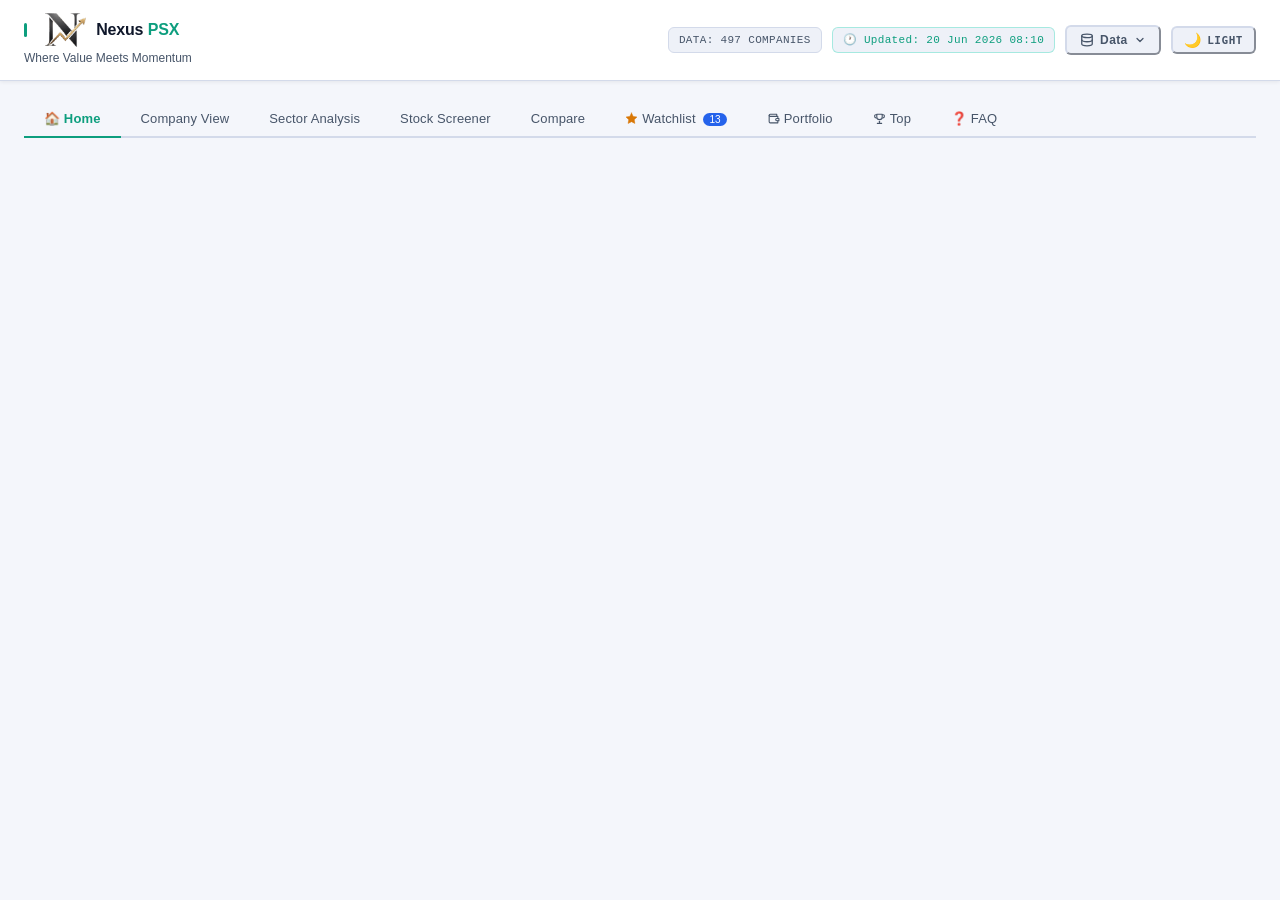
==== commit 4c71d9a3: "Add files via upload" ====
--- a/admin.html
+++ b/admin.html
@@ -1,6 +1,14 @@
 <html lang="en" data-theme="light"><head>
+<script>
+  try {
+    var _t = localStorage.getItem('psx_theme');
+    var _m = {light:'light',bloomberg:'bloomberg',tradingview:'tradingview',cream:'cream',dark:''};
+    if (_t && _m.hasOwnProperty(_t)) document.documentElement.setAttribute('data-theme', _m[_t]);
+  } catch(e) {}
+</script>
 <meta charset="UTF-8">
 <meta name="viewport" content="width=device-width, initial-scale=1.0">
+<meta http-equiv="Content-Security-Policy" content="default-src 'self'; script-src 'self' 'unsafe-inline' https://cdnjs.cloudflare.com https://www.gstatic.com https://apis.google.com; connect-src 'self' https://*.firebaseio.com https://*.googleapis.com https://api.github.com wss://*.firebaseio.com; img-src 'self' data: https:; style-src 'self' 'unsafe-inline' https://fonts.googleapis.com; font-src 'self' https://fonts.gstatic.com;">
 <title>Nexus PSX — Where Value Meets Momentum</title>
 
 <!-- Preconnect to Firebase's CDN so the browser opens the connection (DNS +
@@ -36,11 +44,14 @@
 <meta name="mobile-web-app-capable" content="yes">
 <meta name="apple-mobile-web-app-status-bar-style" content="default">
 
-<script src="https://cdnjs.cloudflare.com/ajax/libs/Chart.js/4.4.1/chart.umd.min.js"></script>
-<script src="https://cdnjs.cloudflare.com/ajax/libs/html2canvas/1.4.1/html2canvas.min.js"></script>
-<link rel="stylesheet" href="styles.css?v=20260708b">
+<script src="https://cdnjs.cloudflare.com/ajax/libs/Chart.js/4.4.1/chart.umd.min.js" defer></script>
+<script src="https://cdnjs.cloudflare.com/ajax/libs/chartjs-plugin-datalabels/2.2.0/chartjs-plugin-datalabels.min.js" defer></script>
+<script src="https://cdnjs.cloudflare.com/ajax/libs/html2canvas/1.4.1/html2canvas.min.js" defer></script>
+<link rel="stylesheet" href="styles.css?v=20260710a">
 </head>
 <body>
+<div id="snapshotBanner" style="display:none;position:sticky;top:0;z-index:99999;background:#f59e0b;color:#1a1a1a;font-size:12px;font-weight:700;padding:6px 16px;text-align:center;letter-spacing:0.02em;"></div>
+<a href="#main-content" class="skip-link" style="position:absolute;top:-100px;left:8px;z-index:999999;padding:8px 16px;background:var(--accent);color:#fff;border-radius:0 0 8px 8px;font-size:13px;font-weight:600;text-decoration:none;transition:top 0.2s;" onfocus="this.style.top='0'" onblur="this.style.top='-100px'">Skip to main content</a>
 <div class="header">
   <div>
     <div class="header-title" style="display:flex;align-items:center;gap:10px;"><img src="header-logo.png" alt="Nexus PSX" style="height:34px;width:auto;display:block;flex-shrink:0;"><span>Nexus <span class="brand-accent">PSX</span></span></div>
@@ -51,7 +62,7 @@
     <div class="badge" id="lastUploadedBadge" style="color: var(--accent); border-color: rgba(0, 212, 170, 0.3);">🕐 Updated: 20 Jun 2026 08:10</div>
     <div id="adminControls" style="display: flex; align-items: center; gap: 12px; position: relative;">
       <!-- Data Menu Button -->
-      <button id="dataMenuBtn" onclick="toggleDataMenu()" title="Data options" style="display: inline-flex; align-items: center; gap: 6px; background: var(--surface2); border-color: var(--border); border-radius: var(--radius-sm); padding: 6px 13px; font-size: 12px; font-weight: 700; cursor: pointer; color: var(--text2); letter-spacing: 0.03em; transition: 0.2s; font-family: Inter, sans-serif; white-space: nowrap;" onmouseenter="this.style.borderColor='var(--accent)';this.style.color='var(--accent)'" onmouseleave="if(!dataMenuOpen){this.style.borderColor='var(--border)';this.style.color='var(--text2)'}">
+      <button id="dataMenuBtn" aria-label="Data options menu" aria-haspopup="menu" onclick="toggleDataMenu()" title="Data options" style="display: inline-flex; align-items: center; gap: 6px; background: var(--surface2); border-color: var(--border); border-radius: var(--radius-sm); padding: 6px 13px; font-size: 12px; font-weight: 700; cursor: pointer; color: var(--text2); letter-spacing: 0.03em; transition: 0.2s; font-family: Inter, sans-serif; white-space: nowrap;">
         <svg width="14" height="14" viewBox="0 0 24 24" fill="none" stroke="currentColor" stroke-width="2.2" stroke-linecap="round" stroke-linejoin="round"><ellipse cx="12" cy="5" rx="9" ry="3"></ellipse><path d="M21 12c0 1.66-4 3-9 3s-9-1.34-9-3"></path><path d="M3 5v14c0 1.66 4 3 9 3s9-1.34 9-3V5"></path></svg>
         Data
         <svg id="dataMenuChevron" width="12" height="12" viewBox="0 0 24 24" fill="none" stroke="currentColor" stroke-width="2.5" stroke-linecap="round" stroke-linejoin="round" style="transition: transform 0.2s;"><polyline points="6 9 12 15 18 9"></polyline></svg>
@@ -69,6 +80,16 @@
           <svg width="15" height="15" viewBox="0 0 24 24" fill="none" stroke="currentColor" stroke-width="2" stroke-linecap="round" stroke-linejoin="round" style="color:var(--accent)"><path d="M14 2H6a2 2 0 0 0-2 2v16a2 2 0 0 0 2 2h12a2 2 0 0 0 2-2V8z"></path><polyline points="14 2 14 8 20 8"></polyline><line x1="9" y1="13" x2="15" y2="13"></line><line x1="9" y1="17" x2="15" y2="17"></line></svg>
           Save Data (JSON)
         </button>
+        <div style="height:1px;background:var(--border);margin:4px 0;"></div>
+        <button onclick="saveSnapshot(); closeDataMenu();" id="saveSnapshotBtn" title="Save a dated snapshot (.json) to your local folder for historical comparison" class="share-menu-item" style="display: inline-flex; align-items: center; gap: 9px; width: 100%; border-width: medium; border-style: none; border-color: currentcolor; border-image: initial; color: var(--text); padding: 8px 10px; border-radius: 6px; font-size: 12px; font-family: Inter, sans-serif; text-align: left; cursor: pointer; transition: background 0.15s;" onmouseenter="this.style.background='var(--surface3)'" onmouseleave="this.style.background=''">
+          <svg width="14" height="14" viewBox="0 0 24 24" fill="none" stroke="currentColor" stroke-width="2" stroke-linecap="round" stroke-linejoin="round"><path d="M12 2H6a2 2 0 0 0-2 2v16a2 2 0 0 0 2 2h12a2 2 0 0 0 2-2V8z"></path><polyline points="14 2 14 8 20 8"></polyline><line x1="12" y1="18" x2="12" y2="12"></line><line x1="9" y1="15" x2="15" y2="15"></line></svg>
+          Save Snapshot (dated)
+        </button>
+        <label id="loadSnapshotLabel" title="Load a previously saved snapshot .json to compare historical data" class="share-menu-item" style="cursor: pointer; display: flex; align-items: center; gap: 9px; padding: 8px 10px; border-radius: 6px; font-size: 12px; color: var(--text); transition: background 0.15s;" onmouseenter="this.style.background='var(--surface3)'" onmouseleave="this.style.background=''">
+          <svg width="14" height="14" viewBox="0 0 24 24" fill="none" stroke="currentColor" stroke-width="2" stroke-linecap="round" stroke-linejoin="round"><path d="M3 15v4c0 1.1.9 2 2 2h14a2 2 0 0 0 2-2v-4M17 8l-5-5-5 5M12 4.2v10.3"/></svg>
+          Load Snapshot (.json)
+          <input type="file" id="snapshotUpload" accept=".json" style="display:none" onchange="loadSnapshot(event); closeDataMenu();">
+        </label>
         <button onclick="saveHtmlFile(); closeDataMenu();" id="saveBtn" title="Advanced: download a full standalone HTML copy with current data baked in" class="share-menu-item" style="display: inline-flex; align-items: center; gap: 9px; width: 100%; border-width: medium; border-style: none; border-color: currentcolor; border-image: initial; color: var(--text); padding: 8px 10px; border-radius: 6px; font-size: 12px; font-family: Inter, sans-serif; text-align: left; cursor: pointer; transition: background 0.15s;" onmouseenter="this.style.background='var(--surface3)'" onmouseleave="this.style.background=''">
           <svg width="15" height="15" viewBox="0 0 24 24" fill="none" stroke="currentColor" stroke-width="2" stroke-linecap="round" stroke-linejoin="round" style="color:var(--accent3)"><path d="M19 21H5a2 2 0 01-2-2V5a2 2 0 012-2h11l5 5v11a2 2 0 01-2 2z"></path><polyline points="17 21 17 13 7 13 7 21"></polyline><polyline points="7 3 7 8 15 8"></polyline></svg>
           Save Full HTML
@@ -77,8 +98,7 @@
     </div>
     <div id="uploadStatus" class="upload-status"></div>
     <button id="installAppBtn" class="install-btn" onclick="handleInstallClick()" title="Install Nexus PSX to your device"><span><svg width="14" height="14" viewBox="0 0 24 24" fill="none" stroke="currentColor" stroke-width="2" stroke-linecap="round" stroke-linejoin="round"><path d="M21 15v4a2 2 0 0 1-2 2H5a2 2 0 0 1-2-2v-4"></path><polyline points="7 10 12 15 17 10"></polyline><line x1="12" y1="15" x2="12" y2="3"></line></svg></span><span>Install App</span></button>
-    <a href="https://chat.whatsapp.com/DNe9IdTLI0l2oThYoFQyg2" target="_blank" rel="noopener noreferrer" id="whatsappGroupBtn" title="Join our WhatsApp group" style="display: inline-flex; align-items: center; gap: 6px; background: var(--surface2); border: 1px solid var(--border); border-radius: var(--radius-sm); padding: 5px 12px; font-size: 13px; font-weight: 600; cursor: pointer; color: var(--text2); text-decoration: none; line-height: 1; transition: 0.2s; white-space: nowrap;" onmouseenter="this.style.borderColor=&quot;#25D366&quot;;this.style.color=&quot;#25D366&quot;" onmouseleave="this.style.borderColor=&quot;var(--border)&quot;;this.style.color=&quot;var(--text2)&quot;"><svg width="14" height="14" viewBox="0 0 24 24" fill="currentColor" style="color:#25D366"><path d="M17.472 14.382c-.297-.149-1.758-.867-2.03-.967-.273-.099-.471-.148-.67.15-.197.297-.767.966-.94 1.164-.173.199-.347.223-.644.075-.297-.15-1.255-.463-2.39-1.475-.883-.788-1.48-1.761-1.653-2.059-.173-.297-.018-.458.13-.606.134-.133.298-.347.446-.52.149-.174.198-.298.298-.497.099-.198.05-.371-.025-.52-.075-.149-.669-1.612-.916-2.207-.242-.579-.487-.5-.669-.51-.173-.008-.371-.01-.57-.01-.198 0-.52.074-.792.372-.272.297-1.04 1.016-1.04 2.479 0 1.462 1.065 2.875 1.213 3.074.149.198 2.096 3.2 5.077 4.487.709.306 1.262.489 1.694.625.712.227 1.36.195 1.871.118.571-.085 1.758-.719 2.006-1.413.248-.694.248-1.289.173-1.413-.074-.124-.272-.198-.57-.347m-5.421 7.403h-.004a9.87 9.87 0 01-5.031-1.378l-.361-.214-3.741.982.998-3.648-.235-.374a9.86 9.86 0 01-1.51-5.26c.001-5.45 4.436-9.884 9.888-9.884 2.64 0 5.122 1.03 6.988 2.898a9.825 9.825 0 012.893 6.994c-.003 5.45-4.437 9.884-9.885 9.884m8.413-18.297A11.815 11.815 0 0012.05 0C5.495 0 .16 5.335.157 11.892c0 2.096.547 4.142 1.588 5.945L.057 24l6.305-1.654a11.882 11.882 0 005.683 1.448h.005c6.554 0 11.89-5.335 11.893-11.893a11.821 11.821 0 00-3.48-8.413z"></path></svg><span>Join WhatsApp</span></a>
-    <button id="themeToggleBtn" onclick="toggleTheme()" title="Cycle theme: Dark → Light → Bloomberg → TradingView → Cream" style="background: var(--surface2); border-color: var(--border); border-radius: var(--radius-sm); cursor: pointer; font-size: 14px; padding: 5px 11px; line-height: 1; color: var(--text2); transition: 0.2s; display: flex; align-items: center; gap: 6px;" onmouseenter="this.style.borderColor='var(--accent)';this.style.color='var(--accent)'" onmouseleave="this.style.borderColor='var(--border)';this.style.color='var(--text2)'"><span id="themeIcon">🌙</span><span id="themeLabel">LIGHT</span></button>
+    <button id="themeToggleBtn" aria-label="Cycle colour theme" onclick="toggleTheme()" title="Cycle theme: Dark → Light → Bloomberg → TradingView → Cream" style="background: var(--surface2); border-color: var(--border); border-radius: var(--radius-sm); cursor: pointer; font-size: 14px; padding: 5px 11px; line-height: 1; color: var(--text2); transition: 0.2s; display: flex; align-items: center; gap: 6px;" onmouseenter="this.style.borderColor='var(--accent)';this.style.color='var(--accent)'" onmouseleave="this.style.borderColor='var(--border)';this.style.color='var(--text2)'"><span id="themeIcon">🌙</span><span id="themeLabel">LIGHT</span></button>
     
   </div>
 </div>
@@ -87,14 +107,20 @@
 
   <!-- TABS -->
   <div class="tabs">
+    <button class="tab active" onclick="switchTab('home')">🏠 Home</button>
     <button class="tab" onclick="switchTab('company')">Company View</button>
     <button class="tab" onclick="switchTab('sector')">Sector Analysis</button>
-    <button class="tab active" onclick="switchTab('screener')">Stock Screener</button>
+    <button class="tab" onclick="switchTab('screener')">Stock Screener</button>
+    <button class="tab" onclick="switchTab('compare')">Compare</button>
     <button class="tab" onclick="switchTab('watchlist')"><svg width="13" height="13" viewBox="0 0 24 24" fill="currentColor" stroke="currentColor" stroke-width="1" stroke-linecap="round" stroke-linejoin="round" style="vertical-align:-2px;margin-right:4px;color:var(--warn,#eab308);"><polygon points="12 2 15.09 8.26 22 9.27 17 14.14 18.18 21.02 12 17.77 5.82 21.02 7 14.14 2 9.27 8.91 8.26 12 2"></polygon></svg>Watchlist <span id="watchlistCountBadge" style="display: inline; background: var(--accent3); color: rgb(255, 255, 255); border-radius: 10px; padding: 1px 6px; font-size: 10px; margin-left: 4px;">13</span></button>
+    <button class="tab" onclick="switchTab('portfolio')"><svg width="13" height="13" viewBox="0 0 24 24" fill="none" stroke="currentColor" stroke-width="2" stroke-linecap="round" stroke-linejoin="round" style="vertical-align:-2px;margin-right:4px;"><path d="M20 12V8H6a2 2 0 0 1-2-2c0-1.1.9-2 2-2h12v4"></path><path d="M4 6v12c0 1.1.9 2 2 2h14v-4"></path><path d="M18 12a2 2 0 0 0-2 2c0 1.1.9 2 2 2h4v-4h-4z"></path></svg>Portfolio</button>
     <button class="tab" onclick="switchTab('top')"><svg width="13" height="13" viewBox="0 0 24 24" fill="none" stroke="currentColor" stroke-width="2" stroke-linecap="round" stroke-linejoin="round" style="vertical-align:-2px;margin-right:4px;"><path d="M8 21h8"></path><path d="M12 17v4"></path><path d="M7 4h10v5a5 5 0 0 1-10 0V4z"></path><path d="M17 5h2a2 2 0 0 1 2 2v1a3 3 0 0 1-3 3"></path><path d="M7 5H5a2 2 0 0 0-2 2v1a3 3 0 0 0 3 3"></path></svg>Top</button>
+    <button class="tab" onclick="switchTab('faq')">&#10067; FAQ</button>
   </div>
 
   <!-- ===== COMPANY TAB ===== -->
+  <div id="tab-home" class="tab-content active"></div>
+
   <div id="tab-company" class="tab-content">
 
     <!-- Controls + Company Info -->
@@ -120,7 +146,7 @@
           <div class="info-value" style="display:flex;align-items:center;gap:8px;"><span id="ciName">National Bank of Pakistan</span><span id="ciTickerBadges"></span></div>
           <!-- Compact share icon below company name -->
           <div style="margin-top:7px;position:relative;display:inline-block;">
-            <button id="shareBtn" onclick="toggleShareMenu()" title="Share company view" style="background: rgba(77, 148, 255, 0.08); border: 1px solid rgba(77, 148, 255, 0.25); border-radius: 6px; color: var(--accent3); cursor: pointer; padding: 4px 9px; display: inline-flex; align-items: center; gap: 5px; font-size: 10px; letter-spacing: 0.06em; text-transform: uppercase; font-family: &quot;DM Sans&quot;, sans-serif; font-weight: 600; transition: 0.18s;" onmouseenter="this.style.background='rgba(77,148,255,0.18)';this.style.borderColor='var(--accent3)'" onmouseleave="this.style.background='rgba(77,148,255,0.08)';this.style.borderColor='rgba(77,148,255,0.25)'">
+            <button id="shareBtn" aria-label="Share company view" onclick="toggleShareMenu()" title="Share company view" style="background: rgba(77, 148, 255, 0.08); border: 1px solid rgba(77, 148, 255, 0.25); border-radius: 6px; color: var(--accent3); cursor: pointer; padding: 4px 9px; display: inline-flex; align-items: center; gap: 5px; font-size: 10px; letter-spacing: 0.06em; text-transform: uppercase; font-family: &quot;DM Sans&quot;, sans-serif; font-weight: 600; transition: 0.18s;" onmouseenter="this.style.background='rgba(77,148,255,0.18)';this.style.borderColor='var(--accent3)'" onmouseleave="this.style.background='rgba(77,148,255,0.08)';this.style.borderColor='rgba(77,148,255,0.25)'">
               <svg width="12" height="12" viewBox="0 0 24 24" fill="none" stroke="currentColor" stroke-width="2.2" stroke-linecap="round" stroke-linejoin="round"><circle cx="18" cy="5" r="3"></circle><circle cx="6" cy="12" r="3"></circle><circle cx="18" cy="19" r="3"></circle><line x1="8.59" y1="13.51" x2="15.42" y2="17.49"></line><line x1="15.41" y1="6.51" x2="8.59" y2="10.49"></line></svg>
               Share
             </button>
@@ -163,6 +189,10 @@
           <div class="info-value mono" id="ciPeriod">2026-03-31</div>
         </div>
         <div class="info-item">
+          <div class="info-label">P/E Ratio</div>
+          <div class="info-value mono" id="ciPE">—</div>
+        </div>
+        <div class="info-item">
           <div class="info-label">Price (PKR)</div>
           <div class="info-value mono" id="ciPrice">203.51</div>
         </div>
@@ -239,7 +269,7 @@
       <div class="chart-card">
         <div class="chart-title">KPI Summary vs Sector <span id="chartKpiLabel"><span id="kpiTickerBadge" style="font-family:'IBM Plex Mono',monospace;font-size:12px;color:var(--accent3)"></span><span id="kpiScoreBadge" style="font-family:'IBM Plex Mono',monospace;font-size:12px;margin-left:6px"></span></span></div>
         <div style="overflow-y:auto; overflow-x:auto; max-height: 360px; margin-top: 4px; position: relative; border-radius: 6px; border: 1px solid var(--border);">
-          <table class="kpi-table">
+          <table class="kpi-table" aria-label="Company financial KPIs">
             <thead>
               <tr id="kpiTableHead">
     <th>Metric</th>
@@ -322,12 +352,54 @@
 
   <!-- ===== SECTOR TAB ===== -->
   <div id="tab-sector" class="tab-content">
+    <!-- Relative Performance (formerly "Sector Rotation") — populated by buildSectorRotation()/renderSectorRotationList() in app.js.
+         Replaces the old KSE 100 vs Top 5 Sectors comparison cards in this slot. -->
+    <div class="table-card" style="margin-bottom:16px;">
+      <div class="table-header">
+        <div class="table-title" style="position:relative;">
+          Relative Performance
+          <span style="font-size:11px;font-weight:400;color:var(--text2);margin-left:8px;">vs KSE 100 — 1M trend × WTD momentum</span>
+        </div>
+      </div>
+      <div id="sectorRotationList"></div>
+    </div>
     <div class="table-card">
       <div class="table-header">
-        <div class="table-title">Sector Performance Summary</div>
-        <div class="table-filters">
+        <div class="table-title" style="position:relative;">Sector Performance Summary</div>
+        <div class="table-filters" style="display:flex;gap:8px;flex-wrap:wrap;align-items:center;">
+          <button class="fin-toggle-btn" style="position:relative;" active" id="sectorFinToggleBtn" onclick="toggleSectorFinancials()" title="Sector Financials: Hide/show Cos, EPS, Op Margin, Net Margin, ROE, D/E, CFO, Div Yield, P/E columns."><svg width="14" height="14" viewBox="0 0 24 24" fill="none" stroke="currentColor" stroke-width="2" stroke-linecap="round" stroke-linejoin="round"><line x1="12" y1="20" x2="12" y2="10"></line><line x1="18" y1="20" x2="18" y2="4"></line><line x1="6" y1="20" x2="6" y2="16"></line></svg><span id="sectorFinToggleLabel">Hide Financials</span></button>
+          <div class="msel" id="sectorPeriodMsel">
+            <button type="button" class="msel-btn" style="position:relative;" id="sectorPeriodMselBtn" aria-label="Filter by latest period" aria-haspopup="listbox" onclick="mselTogglePanel('sectorPeriod', event)" title="Latest Period: Narrows sector averages to only companies whose latest reported quarter-end date matches the selection.">
+              <svg width="13" height="13" viewBox="0 0 24 24" fill="none" stroke="currentColor" stroke-width="2" stroke-linecap="round" stroke-linejoin="round" style="margin-right:5px;flex-shrink:0;"><rect x="3" y="4" width="18" height="18" rx="2" ry="2"></rect><line x1="16" y1="2" x2="16" y2="6"></line><line x1="8" y1="2" x2="8" y2="6"></line><line x1="3" y1="10" x2="21" y2="10"></line></svg>
+              <span id="sectorPeriodMselLabel">Latest Period</span>
+              <span class="msel-caret">▼</span>
+            </button>
+            <div class="msel-panel" id="sectorPeriodMselPanel">
+              <input type="text" class="msel-search" id="sectorPeriodMselSearch" placeholder="Search periods..." oninput="mselRenderList('sectorPeriod')">
+              <div class="msel-actions">
+                <button type="button" class="msel-action-btn" onclick="mselSelectAll('sectorPeriod')">Select All</button>
+                <button type="button" class="msel-action-btn" onclick="mselClear('sectorPeriod')">Clear</button>
+              </div>
+              <div class="msel-list" id="sectorPeriodMselList"></div>
+            </div>
+          </div>
+          <div class="msel" id="sectorIndexMsel">
+            <button type="button" class="msel-btn" style="position:relative;" id="sectorIndexMselBtn" style="position:relative;" aria-label="Filter by index" aria-haspopup="listbox" onclick="mselTogglePanel('sectorIndex', event)" title="Index Filter: Narrows sector averages to only companies in the selected index (e.g. KSE 100).">
+              <svg width="13" height="13" viewBox="0 0 24 24" fill="none" stroke="currentColor" stroke-width="2" stroke-linecap="round" stroke-linejoin="round" style="margin-right:5px;flex-shrink:0;"><polygon points="12 2 2 7 12 12 22 7 12 2"></polygon><polyline points="2 17 12 22 22 17"></polyline><polyline points="2 12 12 17 22 12"></polyline></svg>
+              <span id="sectorIndexMselLabel">All Indices</span>
+              <span class="msel-caret">▼</span>
+            </button>
+            <div class="msel-panel" id="sectorIndexMselPanel">
+              <input type="text" class="msel-search" id="sectorIndexMselSearch" placeholder="Search indices..." oninput="mselRenderList('sectorIndex')">
+              <div class="msel-actions">
+                <button type="button" class="msel-action-btn" onclick="mselSelectAll('sectorIndex')">Select All</button>
+                <button type="button" class="msel-action-btn" onclick="mselClear('sectorIndex')">Clear</button>
+              </div>
+              <div class="msel-list" id="sectorIndexMselList"></div>
+            </div>
+          </div>
           <div class="msel" id="sectorFilterMsel">
-            <button type="button" class="msel-btn" id="sectorFilterMselBtn" onclick="mselTogglePanel('sectorFilter', event)">
+            <button type="button" class="msel-btn" style="position:relative;" id="sectorFilterMselBtn" style="position:relative;" aria-label="Filter by sector" aria-haspopup="listbox" onclick="mselTogglePanel('sectorFilter', event)" title="Sector Filter: Show only selected sectors. Click any sector row to drill through to the Screener.">
               <svg width="13" height="13" viewBox="0 0 24 24" fill="none" stroke="currentColor" stroke-width="2" stroke-linecap="round" stroke-linejoin="round" style="margin-right:5px;flex-shrink:0;"><path d="M3 3h18M9 3v18M15 3v18M3 9h18M3 15h18"/></svg>
               <span id="sectorFilterMselLabel">All Sectors</span>
               <span class="msel-caret">▼</span>
@@ -341,51 +413,45 @@
               <div class="msel-list" id="sectorFilterMselList"></div>
             </div>
           </div>
-          <div class="msel" id="sectorIndexFilterMsel">
-            <button type="button" class="msel-btn" id="sectorIndexFilterMselBtn" onclick="mselTogglePanel('sectorIndexFilter', event)">
-              <svg width="13" height="13" viewBox="0 0 24 24" fill="none" stroke="currentColor" stroke-width="2" stroke-linecap="round" stroke-linejoin="round" style="margin-right:5px;flex-shrink:0;"><polygon points="12 2 2 7 12 12 22 7 12 2"></polygon><polyline points="2 17 12 22 22 17"></polyline><polyline points="2 12 12 17 22 12"></polyline></svg>
-              <span id="sectorIndexFilterMselLabel">All Indices</span>
-              <span class="msel-caret">▼</span>
-            </button>
-            <div class="msel-panel" id="sectorIndexFilterMselPanel">
-              <div class="msel-search-wrap"><input class="msel-search" id="sectorIndexFilterMselSearch" placeholder="Search index…" oninput="mselRenderList('sectorIndexFilter')"></div>
-              <div class="msel-actions">
-                <button type="button" class="msel-action-btn" onclick="mselSelectAll('sectorIndexFilter')">Select All</button>
-                <button type="button" class="msel-action-btn" onclick="mselClear('sectorIndexFilter')">Clear</button>
-              </div>
-              <div class="msel-list" id="sectorIndexFilterMselList"></div>
-            </div>
-          </div>
+          <button type="button" id="clearSectorFiltersBtn" onclick="clearSectorFilters()" title="Clear all active sector filters." style="display:none; align-items:center; gap:5px; padding:6px 10px; border:1px solid var(--danger); border-radius:7px; background:transparent; color:var(--danger); font-size:12px; font-weight:600; cursor:pointer; white-space:nowrap; flex-shrink:0;"><svg width="12" height="12" viewBox="0 0 24 24" fill="none" stroke="currentColor" stroke-width="2.5" stroke-linecap="round" stroke-linejoin="round"><line x1="18" y1="6" x2="6" y2="18"></line><line x1="6" y1="6" x2="18" y2="18"></line></svg> Clear All</button>
         </div>
       </div>
       <div class="scroll-table">
-      <table class="data-table" id="sectorTable">
+      <table class="data-table" id="sectorTable" aria-label="Sector performance summary">
           <thead>
             <tr id="sectorTableHead">
-              <th onclick="sortSectorTable(0)">Sector</th>
-              <th onclick="sortSectorTable(1)" class="sector-hide-mobile">Cos</th>
-              <th onclick="sortSectorTable(2)" class="sector-hide-mobile">Avg EPS (Q)</th>
-              <th onclick="sortSectorTable(3)" class="sector-hide-mobile">EPS (TTM)</th>
-              <th onclick="sortSectorTable(4)" class="sector-hide-mobile">Op Margin</th>
-              <th onclick="sortSectorTable(5)" class="sector-hide-mobile">ROE</th>
-              <th onclick="sortSectorTable(6)" class="sector-hide-mobile">D/E</th>
-              <th onclick="sortSectorTable(7)" class="sector-hide-mobile">CFO (mn)</th>
-              <th onclick="sortSectorTable(8)" class="sector-hide-mobile">Div Yield</th>
-              <th onclick="sortSectorTable(9)" class="sector-hide-mobile sort-desc">P/E Ratio</th>
-              <th onclick="sortSectorTable(10)" class="">Financial Score</th>
-              <th onclick="sortSectorTable(11)" title="Average Relative Volume vs Average" class="">Rel Vol</th>
-              <th onclick="sortSectorTable(12)" title="Average Discount Ratio" class="">Disc Ratio</th>
-              <th onclick="sortSectorTable(13)" title="1-Day Price Change" class="sector-hide-mobile">1D %</th>
-              <th onclick="sortSectorTable(14)" title="1-Week Price Change" class="sector-hide-mobile">1W %</th>
-              <th onclick="sortSectorTable(15)" title="1-Month Price Change">1M %</th>
-              <th onclick="sortSectorTable(16)" title="3-Month Price Change">3M %</th>
-              <th onclick="sortSectorTable(17)" title="Year-to-Date Price Change" class="">YTD %</th>
+              <th data-sort-col="0" onclick="sortSectorTable(0)">Sector</th>
+              <th data-sort-col="1" onclick="sortSectorTable(1)" class="sector-hide-mobile sector-fin-col">Cos</th>
+              <th data-sort-col="2" onclick="sortSectorTable(2)" class="sector-hide-mobile sector-fin-col">Avg EPS (Q)</th>
+              <th data-sort-col="23" onclick="sortSectorTable(23)" class="sector-hide-mobile sector-fin-col">AVG EPS (QG%)</th>
+              <th data-sort-col="24" onclick="sortSectorTable(24)" class="sector-hide-mobile sector-fin-col">AVG Rev (QG%)</th>
+              <th data-sort-col="3" onclick="sortSectorTable(3)" class="sector-hide-mobile sector-fin-col">EPS (TTM)</th>
+              <th data-sort-col="4" onclick="sortSectorTable(4)" class="sector-hide-mobile sector-fin-col">Op Margin</th>
+              <th data-sort-col="5" onclick="sortSectorTable(5)" class="sector-hide-mobile sector-fin-col">Net Margin</th>
+              <th data-sort-col="6" onclick="sortSectorTable(6)" class="sector-hide-mobile sector-fin-col">ROE</th>
+              <th data-sort-col="7" onclick="sortSectorTable(7)" class="sector-hide-mobile sector-fin-col">D/E</th>
+              <th data-sort-col="8" onclick="sortSectorTable(8)" class="sector-hide-mobile sector-fin-col">CFO</th>
+              <th data-sort-col="9" onclick="sortSectorTable(9)" class="sector-hide-mobile sector-fin-col">Div Yield</th>
+              <th data-sort-col="10" onclick="sortSectorTable(10)" class="sector-hide-mobile sector-fin-col sort-desc">P/E Ratio</th>
+              <th title="Financial Score: Composite score 0-100 reflecting sector average financial health and momentum." data-sort-col="11" onclick="sortSectorTable(11)" class="" style="position:relative;">Financial Score</th>
+              <th data-sort-col="12" onclick="sortSectorTable(12)" title="Average Relative Volume vs Average" class="" style="position:relative;">Rel Vol</th>
+              <th data-sort-col="13" onclick="sortSectorTable(13)" title="Average Discount Ratio" class="" style="position:relative;">Disc Ratio</th>
+              <th data-sort-col="14" onclick="sortSectorTable(14)" title="1-Day Price Change" class="sector-hide-mobile sector-perf-col">1D %</th>
+              <th data-sort-col="15" onclick="sortSectorTable(15)" title="Week-to-Date Price Change" class="sector-hide-mobile sector-perf-col">WTD %</th>
+              <th data-sort-col="16" onclick="sortSectorTable(16)" title="Month-to-Date Price Change" class="sector-perf-col">MTD %</th>
+              <th data-sort-col="17" onclick="sortSectorTable(17)" title="Quarter-to-Date Price Change" class="sector-perf-col">QTD %</th>
+              <th data-sort-col="18" onclick="sortSectorTable(18)" title="Year-to-Date Price Change" class="sector-perf-col">YTD %</th>
+              <th data-sort-col="19" onclick="sortSectorTable(19)" title="Rolling 1-Month Return %" class="sector-perf-col">Roll 1M%</th>
+              <th data-sort-col="20" onclick="sortSectorTable(20)" title="Rolling 3-Month Return %" class="sector-perf-col">Roll 3M%</th>
+              <th data-sort-col="21" onclick="sortSectorTable(21)" title="Rolling 6-Month Return %" class="sector-perf-col">Roll 6M%</th>
+              <th data-sort-col="22" onclick="sortSectorTable(22)" title="Rolling 1-Year Return %" class="sector-perf-col">Roll 1Y%</th>
             </tr>
           </thead>
           <tbody id="sectorTableBody"><tr>
       <td class="sector-name-cell">SUGAR &amp; ALLIED INDUSTRIES</td>
       <td class="sector-hide-mobile mono" style="text-align:center">27</td>
       <td class="sector-hide-mobile mono positive">1.91</td>
+      <td class="sector-hide-mobile sector-fin-col mono">—</td>
       <td class="sector-hide-mobile mono positive">19.87</td>
       <td class="sector-hide-mobile mono positive">9.3%</td>
       <td class="sector-hide-mobile mono positive">2.0%</td>
@@ -409,6 +475,7 @@
       <td class="sector-name-cell">Textiles</td>
       <td class="sector-hide-mobile mono" style="text-align:center">5</td>
       <td class="sector-hide-mobile mono negative">-16.04</td>
+      <td class="sector-hide-mobile sector-fin-col mono">—</td>
       <td class="sector-hide-mobile mono positive">9.77</td>
       <td class="sector-hide-mobile mono positive">2.9%</td>
       <td class="sector-hide-mobile mono positive">0.3%</td>
@@ -432,6 +499,7 @@
       <td class="sector-name-cell">MISCELLANEOUS</td>
       <td class="sector-hide-mobile mono" style="text-align:center">18</td>
       <td class="sector-hide-mobile mono negative">-1.35</td>
+      <td class="sector-hide-mobile sector-fin-col mono">—</td>
       <td class="sector-hide-mobile mono positive">3.00</td>
       <td class="sector-hide-mobile mono positive">9.0%</td>
       <td class="sector-hide-mobile mono positive">7.0%</td>
@@ -455,6 +523,7 @@
       <td class="sector-name-cell">AUTOMOBILE PARTS &amp; ACCESSORIES</td>
       <td class="sector-hide-mobile mono" style="text-align:center">11</td>
       <td class="sector-hide-mobile mono positive">3.81</td>
+      <td class="sector-hide-mobile sector-fin-col mono">—</td>
       <td class="sector-hide-mobile mono positive">23.01</td>
       <td class="sector-hide-mobile mono positive">8.3%</td>
       <td class="sector-hide-mobile mono positive">7.3%</td>
@@ -478,6 +547,7 @@
       <td class="sector-name-cell">INV. BANKS / INV. COS. / SECURITIES COS.</td>
       <td class="sector-hide-mobile mono" style="text-align:center">31</td>
       <td class="sector-hide-mobile mono negative">-1.10</td>
+      <td class="sector-hide-mobile sector-fin-col mono">—</td>
       <td class="sector-hide-mobile mono positive">6.81</td>
       <td class="sector-hide-mobile mono positive">35.4%</td>
       <td class="sector-hide-mobile mono positive">18.2%</td>
@@ -501,6 +571,7 @@
       <td class="sector-name-cell">PHARMACEUTICALS</td>
       <td class="sector-hide-mobile mono" style="text-align:center">14</td>
       <td class="sector-hide-mobile mono positive">10.81</td>
+      <td class="sector-hide-mobile sector-fin-col mono">—</td>
       <td class="sector-hide-mobile mono positive">47.21</td>
       <td class="sector-hide-mobile mono positive">13.9%</td>
       <td class="sector-hide-mobile mono positive">16.3%</td>
@@ -524,6 +595,7 @@
       <td class="sector-name-cell">CABLE &amp; ELECTRICAL GOODS</td>
       <td class="sector-hide-mobile mono" style="text-align:center">8</td>
       <td class="sector-hide-mobile mono negative">-0.39</td>
+      <td class="sector-hide-mobile sector-fin-col mono">—</td>
       <td class="sector-hide-mobile mono positive">6.52</td>
       <td class="sector-hide-mobile mono positive">11.7%</td>
       <td class="sector-hide-mobile mono positive">4.8%</td>
@@ -547,6 +619,7 @@
       <td class="sector-name-cell">PAPER, BOARD &amp; PACKAGING</td>
       <td class="sector-hide-mobile mono" style="text-align:center">11</td>
       <td class="sector-hide-mobile mono positive">2.06</td>
+      <td class="sector-hide-mobile sector-fin-col mono">—</td>
       <td class="sector-hide-mobile mono positive">3.43</td>
       <td class="sector-hide-mobile mono positive">8.4%</td>
       <td class="sector-hide-mobile mono positive">4.2%</td>
@@ -570,6 +643,7 @@
       <td class="sector-name-cell">TECHNOLOGY &amp; COMMUNICATION</td>
       <td class="sector-hide-mobile mono" style="text-align:center">19</td>
       <td class="sector-hide-mobile mono negative">-0.20</td>
+      <td class="sector-hide-mobile sector-fin-col mono">—</td>
       <td class="sector-hide-mobile mono positive">5.17</td>
       <td class="sector-hide-mobile mono negative">-56601.2%</td>
       <td class="sector-hide-mobile mono negative">-2.6%</td>
@@ -593,6 +667,7 @@
       <td class="sector-name-cell">FOOD &amp; PERSONAL CARE PRODUCTS</td>
       <td class="sector-hide-mobile mono" style="text-align:center">27</td>
       <td class="sector-hide-mobile mono positive">29.67</td>
+      <td class="sector-hide-mobile sector-fin-col mono">—</td>
       <td class="sector-hide-mobile mono positive">96.65</td>
       <td class="sector-hide-mobile mono positive">8.1%</td>
       <td class="sector-hide-mobile mono positive">18.2%</td>
@@ -616,6 +691,7 @@
       <td class="sector-name-cell">INSURANCE</td>
       <td class="sector-hide-mobile mono" style="text-align:center">28</td>
       <td class="sector-hide-mobile mono positive">1.44</td>
+      <td class="sector-hide-mobile sector-fin-col mono">—</td>
       <td class="sector-hide-mobile mono positive">7.83</td>
       <td class="sector-hide-mobile mono positive">44.5%</td>
       <td class="sector-hide-mobile mono positive">9.4%</td>
@@ -639,6 +715,7 @@
       <td class="sector-name-cell">TEXTILE COMPOSITE</td>
       <td class="sector-hide-mobile mono" style="text-align:center">41</td>
       <td class="sector-hide-mobile mono positive">2.38</td>
+      <td class="sector-hide-mobile sector-fin-col mono">—</td>
       <td class="sector-hide-mobile mono positive">54.67</td>
       <td class="sector-hide-mobile mono positive">17.7%</td>
       <td class="sector-hide-mobile mono positive">1.9%</td>
@@ -662,6 +739,7 @@
       <td class="sector-name-cell">AUTOMOBILE ASSEMBLER</td>
       <td class="sector-hide-mobile mono" style="text-align:center">10</td>
       <td class="sector-hide-mobile mono positive">39.47</td>
+      <td class="sector-hide-mobile sector-fin-col mono">—</td>
       <td class="sector-hide-mobile mono positive">118.10</td>
       <td class="sector-hide-mobile mono positive">15.2%</td>
       <td class="sector-hide-mobile mono positive">41.6%</td>
@@ -685,6 +763,7 @@
       <td class="sector-name-cell">FERTILIZER</td>
       <td class="sector-hide-mobile mono" style="text-align:center">5</td>
       <td class="sector-hide-mobile mono positive">3.34</td>
+      <td class="sector-hide-mobile sector-fin-col mono">—</td>
       <td class="sector-hide-mobile mono positive">19.98</td>
       <td class="sector-hide-mobile mono positive">13.6%</td>
       <td class="sector-hide-mobile mono positive">30.4%</td>
@@ -708,6 +787,7 @@
       <td class="sector-name-cell">OIL &amp; GAS EXPLORATION COMPANIES</td>
       <td class="sector-hide-mobile mono" style="text-align:center">4</td>
       <td class="sector-hide-mobile mono positive">16.39</td>
+      <td class="sector-hide-mobile sector-fin-col mono">—</td>
       <td class="sector-hide-mobile mono positive">53.71</td>
       <td class="sector-hide-mobile mono positive">49.0%</td>
       <td class="sector-hide-mobile mono positive">20.4%</td>
@@ -731,6 +811,7 @@
       <td class="sector-name-cell">CHEMICAL</td>
       <td class="sector-hide-mobile mono" style="text-align:center">24</td>
       <td class="sector-hide-mobile mono positive">3.48</td>
+      <td class="sector-hide-mobile sector-fin-col mono">—</td>
       <td class="sector-hide-mobile mono positive">13.88</td>
       <td class="sector-hide-mobile mono negative">-48.3%</td>
       <td class="sector-hide-mobile mono positive">11.0%</td>
@@ -754,6 +835,7 @@
       <td class="sector-name-cell">COMMERCIAL BANKS</td>
       <td class="sector-hide-mobile mono" style="text-align:center">19</td>
       <td class="sector-hide-mobile mono positive">5.08</td>
+      <td class="sector-hide-mobile sector-fin-col mono">—</td>
       <td class="sector-hide-mobile mono positive">20.44</td>
       <td class="sector-hide-mobile mono positive">35.5%</td>
       <td class="sector-hide-mobile mono positive">21.2%</td>
@@ -777,6 +859,7 @@
       <td class="sector-name-cell">MARKET AVERAGE</td>
       <td class="sector-hide-mobile mono" style="text-align:center">12.375</td>
       <td class="sector-hide-mobile mono positive">6.96</td>
+      <td class="sector-hide-mobile sector-fin-col mono">—</td>
       <td class="sector-hide-mobile mono positive">9.90</td>
       <td class="sector-hide-mobile mono negative">-1710.2%</td>
       <td class="sector-hide-mobile mono positive">24.2%</td>
@@ -800,6 +883,7 @@
       <td class="sector-name-cell">CEMENT</td>
       <td class="sector-hide-mobile mono" style="text-align:center">18</td>
       <td class="sector-hide-mobile mono positive">3.43</td>
+      <td class="sector-hide-mobile sector-fin-col mono">—</td>
       <td class="sector-hide-mobile mono positive">15.10</td>
       <td class="sector-hide-mobile mono positive">18.4%</td>
       <td class="sector-hide-mobile mono positive">14.2%</td>
@@ -823,6 +907,7 @@
       <td class="sector-name-cell">REFINERY</td>
       <td class="sector-hide-mobile mono" style="text-align:center">4</td>
       <td class="sector-hide-mobile mono positive">57.64</td>
+      <td class="sector-hide-mobile sector-fin-col mono">—</td>
       <td class="sector-hide-mobile mono positive">82.86</td>
       <td class="sector-hide-mobile mono positive">16.0%</td>
       <td class="sector-hide-mobile mono positive">21.5%</td>
@@ -846,6 +931,7 @@
       <td class="sector-name-cell">LEATHER &amp; TANNERIES</td>
       <td class="sector-hide-mobile mono" style="text-align:center">6</td>
       <td class="sector-hide-mobile mono positive">9.08</td>
+      <td class="sector-hide-mobile sector-fin-col mono">—</td>
       <td class="sector-hide-mobile mono negative">-27.05</td>
       <td class="sector-hide-mobile mono positive">2.4%</td>
       <td class="sector-hide-mobile mono negative">-1.5%</td>
@@ -869,6 +955,7 @@
       <td class="sector-name-cell">MODARABAS</td>
       <td class="sector-hide-mobile mono" style="text-align:center">19</td>
       <td class="sector-hide-mobile mono positive">0.38</td>
+      <td class="sector-hide-mobile sector-fin-col mono">—</td>
       <td class="sector-hide-mobile mono positive">1.05</td>
       <td class="sector-hide-mobile mono positive">7.1%</td>
       <td class="sector-hide-mobile mono positive">0.5%</td>
@@ -892,6 +979,7 @@
       <td class="sector-name-cell">ENGINEERING</td>
       <td class="sector-hide-mobile mono" style="text-align:center">16</td>
       <td class="sector-hide-mobile mono positive">0.05</td>
+      <td class="sector-hide-mobile sector-fin-col mono">—</td>
       <td class="sector-hide-mobile mono negative">-0.24</td>
       <td class="sector-hide-mobile mono positive">0.6%</td>
       <td class="sector-hide-mobile mono negative">-8.1%</td>
@@ -915,6 +1003,7 @@
       <td class="sector-name-cell">GLASS &amp; CERAMICS</td>
       <td class="sector-hide-mobile mono" style="text-align:center">8</td>
       <td class="sector-hide-mobile mono positive">1.22</td>
+      <td class="sector-hide-mobile sector-fin-col mono">—</td>
       <td class="sector-hide-mobile mono positive">2.20</td>
       <td class="sector-hide-mobile mono negative">-178.0%</td>
       <td class="sector-hide-mobile mono negative">-1.1%</td>
@@ -938,6 +1027,7 @@
       <td class="sector-name-cell">TEXTILE SPINNING</td>
       <td class="sector-hide-mobile mono" style="text-align:center">44</td>
       <td class="sector-hide-mobile mono negative">-0.03</td>
+      <td class="sector-hide-mobile sector-fin-col mono">—</td>
       <td class="sector-hide-mobile mono positive">6.90</td>
       <td class="sector-hide-mobile mono negative">-19.3%</td>
       <td class="sector-hide-mobile mono negative">-20.2%</td>
@@ -961,6 +1051,7 @@
       <td class="sector-name-cell">LEASING COMPANIES</td>
       <td class="sector-hide-mobile mono" style="text-align:center">4</td>
       <td class="sector-hide-mobile mono positive">0.85</td>
+      <td class="sector-hide-mobile sector-fin-col mono">—</td>
       <td class="sector-hide-mobile mono positive">2.94</td>
       <td class="sector-hide-mobile mono positive">40.7%</td>
       <td class="sector-hide-mobile mono positive">6.0%</td>
@@ -984,6 +1075,7 @@
       <td class="sector-name-cell">OIL &amp; GAS MARKETING COMPANIES</td>
       <td class="sector-hide-mobile mono" style="text-align:center">10</td>
       <td class="sector-hide-mobile mono positive">15.80</td>
+      <td class="sector-hide-mobile sector-fin-col mono">—</td>
       <td class="sector-hide-mobile mono positive">35.18</td>
       <td class="sector-hide-mobile mono positive">6.5%</td>
       <td class="sector-hide-mobile mono positive">19.8%</td>
@@ -1007,6 +1099,7 @@
       <td class="sector-name-cell">REAL ESTATE INVESTMENT TRUST</td>
       <td class="sector-hide-mobile mono" style="text-align:center">6</td>
       <td class="sector-hide-mobile mono positive">0.43</td>
+      <td class="sector-hide-mobile sector-fin-col mono">—</td>
       <td class="sector-hide-mobile mono positive">2.45</td>
       <td class="sector-hide-mobile mono positive">26.9%</td>
       <td class="sector-hide-mobile mono positive">11.2%</td>
@@ -1030,6 +1123,7 @@
       <td class="sector-name-cell">TOBACCO</td>
       <td class="sector-hide-mobile mono" style="text-align:center">2</td>
       <td class="sector-hide-mobile mono positive">53.01</td>
+      <td class="sector-hide-mobile sector-fin-col mono">—</td>
       <td class="sector-hide-mobile mono positive">36.27</td>
       <td class="sector-hide-mobile mono positive">36.4%</td>
       <td class="sector-hide-mobile mono positive">26.5%</td>
@@ -1053,6 +1147,7 @@
       <td class="sector-name-cell">ETF</td>
       <td class="sector-hide-mobile mono" style="text-align:center">8</td>
       <td class="sector-hide-mobile mono ">—</td>
+      <td class="sector-hide-mobile sector-fin-col mono">—</td>
       <td class="sector-hide-mobile mono ">—</td>
       <td class="sector-hide-mobile mono ">—</td>
       <td class="sector-hide-mobile mono ">—</td>
@@ -1076,6 +1171,7 @@
       <td class="sector-name-cell">CLOSE - END MUTUAL FUND</td>
       <td class="sector-hide-mobile mono" style="text-align:center">3</td>
       <td class="sector-hide-mobile mono ">—</td>
+      <td class="sector-hide-mobile sector-fin-col mono">—</td>
       <td class="sector-hide-mobile mono ">—</td>
       <td class="sector-hide-mobile mono ">—</td>
       <td class="sector-hide-mobile mono ">—</td>
@@ -1099,6 +1195,7 @@
       <td class="sector-name-cell">Electric utilities</td>
       <td class="sector-hide-mobile mono" style="text-align:center">1</td>
       <td class="sector-hide-mobile mono ">—</td>
+      <td class="sector-hide-mobile sector-fin-col mono">—</td>
       <td class="sector-hide-mobile mono ">—</td>
       <td class="sector-hide-mobile mono ">—</td>
       <td class="sector-hide-mobile mono ">—</td>
@@ -1122,6 +1219,7 @@
       <td class="sector-name-cell">TRANSPORT</td>
       <td class="sector-hide-mobile mono" style="text-align:center">6</td>
       <td class="sector-hide-mobile mono positive">1.64</td>
+      <td class="sector-hide-mobile sector-fin-col mono">—</td>
       <td class="sector-hide-mobile mono positive">11.50</td>
       <td class="sector-hide-mobile mono negative">-89.7%</td>
       <td class="sector-hide-mobile mono positive">8.5%</td>
@@ -1145,6 +1243,7 @@
       <td class="sector-name-cell">Agricultural commodities/Milling</td>
       <td class="sector-hide-mobile mono" style="text-align:center">1</td>
       <td class="sector-hide-mobile mono positive">7.25</td>
+      <td class="sector-hide-mobile sector-fin-col mono">—</td>
       <td class="sector-hide-mobile mono negative">-318.06</td>
       <td class="sector-hide-mobile mono positive">20.7%</td>
       <td class="sector-hide-mobile mono negative">-15.8%</td>
@@ -1168,6 +1267,7 @@
       <td class="sector-name-cell">TEXTILE WEAVING</td>
       <td class="sector-hide-mobile mono" style="text-align:center">6</td>
       <td class="sector-hide-mobile mono positive">2.63</td>
+      <td class="sector-hide-mobile sector-fin-col mono">—</td>
       <td class="sector-hide-mobile mono positive">7.22</td>
       <td class="sector-hide-mobile mono positive">4.1%</td>
       <td class="sector-hide-mobile mono positive">3.2%</td>
@@ -1191,6 +1291,7 @@
       <td class="sector-name-cell">PROPERTY</td>
       <td class="sector-hide-mobile mono" style="text-align:center">5</td>
       <td class="sector-hide-mobile mono negative">-0.32</td>
+      <td class="sector-hide-mobile sector-fin-col mono">—</td>
       <td class="sector-hide-mobile mono positive">2.91</td>
       <td class="sector-hide-mobile mono positive">62.6%</td>
       <td class="sector-hide-mobile mono positive">585.7%</td>
@@ -1214,6 +1315,7 @@
       <td class="sector-name-cell">WOOLLEN</td>
       <td class="sector-hide-mobile mono" style="text-align:center">1</td>
       <td class="sector-hide-mobile mono negative">-1.90</td>
+      <td class="sector-hide-mobile sector-fin-col mono">—</td>
       <td class="sector-hide-mobile mono negative">-9.49</td>
       <td class="sector-hide-mobile mono negative">-120.9%</td>
       <td class="sector-hide-mobile mono negative">-2.8%</td>
@@ -1237,6 +1339,7 @@
       <td class="sector-name-cell">SYNTHETIC &amp; RAYON</td>
       <td class="sector-hide-mobile mono" style="text-align:center">8</td>
       <td class="sector-hide-mobile mono negative">-1.83</td>
+      <td class="sector-hide-mobile sector-fin-col mono">—</td>
       <td class="sector-hide-mobile mono negative">-9.22</td>
       <td class="sector-hide-mobile mono negative">-25.2%</td>
       <td class="sector-hide-mobile mono negative">-1.2%</td>
@@ -1260,6 +1363,7 @@
       <td class="sector-name-cell">POWER GENERATION &amp; DISTRIBUTION</td>
       <td class="sector-hide-mobile mono" style="text-align:center">16</td>
       <td class="sector-hide-mobile mono positive">0.60</td>
+      <td class="sector-hide-mobile sector-fin-col mono">—</td>
       <td class="sector-hide-mobile mono positive">4.16</td>
       <td class="sector-hide-mobile mono negative">-30.8%</td>
       <td class="sector-hide-mobile mono negative">-11.0%</td>
@@ -1283,6 +1387,7 @@
       <td class="sector-name-cell">JUTE</td>
       <td class="sector-hide-mobile mono" style="text-align:center">1</td>
       <td class="sector-hide-mobile mono negative">-0.07</td>
+      <td class="sector-hide-mobile sector-fin-col mono">—</td>
       <td class="sector-hide-mobile mono negative">-0.28</td>
       <td class="sector-hide-mobile mono negative">-4980.3%</td>
       <td class="sector-hide-mobile mono ">—</td>
@@ -1306,6 +1411,7 @@
       <td class="sector-name-cell">VASPATI &amp; ALLIED INDUSTRIES</td>
       <td class="sector-hide-mobile mono" style="text-align:center">0</td>
       <td class="sector-hide-mobile mono ">—</td>
+      <td class="sector-hide-mobile sector-fin-col mono">—</td>
       <td class="sector-hide-mobile mono ">—</td>
       <td class="sector-hide-mobile mono ">—</td>
       <td class="sector-hide-mobile mono ">—</td>
@@ -1332,7 +1438,7 @@
   </div>
 
   <!-- ===== SCREENER TAB ===== -->
-  <div id="tab-screener" class="tab-content active">
+  <div id="tab-screener" class="tab-content">
     <!-- ── Rolling Market Ticker ──────────────────────────────────── -->
     <div class="ticker-banner" id="tickerBanner">
       <div class="ticker-track" id="tickerTrack">
@@ -1341,15 +1447,26 @@
     </div>
     <div class="table-card">
       <div class="table-header">
-        <div class="table-title">All Companies — Stock Screener</div>
         <div class="table-filters" style="gap: 8px; flex-wrap: wrap; align-items: center;">
-          <div class="screener-search-row" style="display:flex; align-items:center; gap:6px; width:100%;">
-            <input type="text" class="table-search" id="screenerSearch" placeholder="Search ticker / name..." oninput="filterScreener()" style="flex:1; min-width:0;">
+          <div class="screener-search-row" style="display:flex; align-items:center; gap:10px; width:100%;">
+            <input type="text" class="table-search" id="screenerSearch" placeholder="Search ticker / name..." oninput="filterScreener()" style="flex:0 1 280px; min-width:160px;">
+            <div class="search-row-info">
+              <span id="screenerCount" class="search-row-count" style="font-size:11px; color: var(--text2); white-space:nowrap;">497 companies</span>
+              <span class="search-row-legend" style="font-size:10px; color: var(--text2); display: inline-flex; align-items: center; gap: 10px; flex-wrap: wrap;">
+                <span style="display:inline-flex;align-items:center;gap:3px;"><span class="ticker-badge ticker-badge-kmi" style="margin-left:0;"><svg viewBox="0 0 24 24" width="13" height="13" fill="currentColor"><path d="M12 2c-1.1 0-2 .9-2 2 0 .74.4 1.38 1 1.72V7H9a3 3 0 0 0-3 3v1H4v9h16v-9h-2v-1a3 3 0 0 0-3-3h-2V5.72c.6-.34 1-.98 1-1.72 0-1.1-.9-2-2-2zM7 11a1 1 0 0 1 1-1h8a1 1 0 0 1 1 1v1H7v-1zM5 13h2v6H5v-6zm12 0h2v6h-2v-6zM9 14h6v5H9v-5z"></path></svg></span>KMI</span>
+                <span style="display:inline-flex;align-items:center;gap:3px;"><span class="ticker-badge ticker-badge-ni" style="margin-left:0;">N</span>Net Inc&gt;Op Inc</span>
+                <span style="display:inline-flex;align-items:center;gap:3px;"><span class="ticker-badge ticker-badge-turn" style="margin-left:0;">T</span>Turnaround</span>
+                <span style="display:inline-flex;align-items:center;gap:3px;"><span class="ticker-badge ticker-badge-liquid" style="margin-left:0;">💧</span>Liquid Stock</span>
+                <span style="display:inline-flex;align-items:center;gap:3px;"><span class="ticker-badge ticker-badge-vol" style="margin-left:0;">V</span>High Vol Phase</span>
+              </span>
+            </div>
+            <div class="search-row-spacer" style="flex:1; min-width:8px;"></div>
             <button type="button" id="filtersToggleBtn" class="filters-toggle-btn" onclick="toggleFiltersWrap()"><svg width="13" height="13" viewBox="0 0 24 24" fill="none" stroke="currentColor" stroke-width="2" stroke-linecap="round" stroke-linejoin="round"><polygon points="22 3 2 3 10 12.46 10 19 14 21 14 12.46 22 3"></polygon></svg><span id="filtersToggleLabel">Filters</span></button>
+            <button type="button" id="clearAllFiltersBtn" onclick="clearAllFilters()" title="Clear all active screener filters and reset the search box." style="display:none; align-items:center; gap:5px; padding:6px 10px; border:1px solid var(--danger); border-radius:7px; background:transparent; color:var(--danger); font-size:12px; font-weight:600; cursor:pointer; white-space:nowrap; flex-shrink:0;"><svg width="12" height="12" viewBox="0 0 24 24" fill="none" stroke="currentColor" stroke-width="2.5" stroke-linecap="round" stroke-linejoin="round"><line x1="18" y1="6" x2="6" y2="18"></line><line x1="6" y1="6" x2="18" y2="18"></line></svg> Clear All</button>
           </div>
           <div id="screenerFilterChips" style="display:flex; gap:8px; flex-wrap:wrap; align-items:center;">
           <div class="msel" id="indexMsel">
-            <button type="button" class="msel-btn" id="indexMselBtn" onclick="mselTogglePanel('index', event)">
+            <button type="button" class="msel-btn" style="position:relative;" id="indexMselBtn" style="position:relative;" aria-label="Filter by index" aria-haspopup="listbox" onclick="mselTogglePanel('index', event)" title="Indices: Filter by index membership — KSE 100, KSE 30, KMI 30 (Shariah), KSE All Share. Multi-select.">
               <svg width="13" height="13" viewBox="0 0 24 24" fill="none" stroke="currentColor" stroke-width="2" stroke-linecap="round" stroke-linejoin="round" style="margin-right:5px;flex-shrink:0;"><polygon points="12 2 2 7 12 12 22 7 12 2"></polygon><polyline points="2 17 12 22 22 17"></polyline><polyline points="2 12 12 17 22 12"></polyline></svg>
               <span id="indexMselLabel">Indices</span>
               <span class="msel-caret">▼</span>
@@ -1364,7 +1481,7 @@
             </div>
           </div>
           <div class="msel" id="sectorMsel">
-            <button type="button" class="msel-btn" id="sectorMselBtn" onclick="mselTogglePanel('sector', event)">
+            <button type="button" class="msel-btn" style="position:relative;" id="sectorMselBtn" style="position:relative;" aria-label="Filter by sector" aria-haspopup="listbox" onclick="mselTogglePanel('sector', event)" title="Sectors: Filter by one or more of the 44+ PSX sectors. Multi-select.">
               <svg width="13" height="13" viewBox="0 0 24 24" fill="none" stroke="currentColor" stroke-width="2" stroke-linecap="round" stroke-linejoin="round" style="margin-right:5px;flex-shrink:0;"><rect x="3" y="3" width="7" height="7"></rect><rect x="14" y="3" width="7" height="7"></rect><rect x="14" y="14" width="7" height="7"></rect><rect x="3" y="14" width="7" height="7"></rect></svg>
               <span id="sectorMselLabel">Sectors</span>
               <span class="msel-caret">▼</span>
@@ -1379,7 +1496,7 @@
             </div>
           </div>
           <div class="msel" id="tickerMsel">
-            <button type="button" class="msel-btn" id="tickerMselBtn" onclick="mselTogglePanel('ticker', event)">
+            <button type="button" class="msel-btn" style="position:relative;" id="tickerMselBtn" style="position:relative;" aria-label="Filter by comparison tickers" aria-haspopup="listbox" onclick="mselTogglePanel('ticker', event)" title="Comparison: Load specific tickers side by side for peer analysis.">
               <svg width="13" height="13" viewBox="0 0 24 24" fill="none" stroke="currentColor" stroke-width="2" stroke-linecap="round" stroke-linejoin="round" style="margin-right:5px;flex-shrink:0;"><line x1="8" y1="6" x2="21" y2="6"></line><line x1="8" y1="12" x2="21" y2="12"></line><line x1="8" y1="18" x2="21" y2="18"></line><line x1="3" y1="6" x2="3.01" y2="6"></line><line x1="3" y1="12" x2="3.01" y2="12"></line><line x1="3" y1="18" x2="3.01" y2="18"></line></svg>
               <span id="tickerMselLabel">Comparison</span>
               <span class="msel-caret">▼</span>
@@ -1393,36 +1510,10 @@
               <div class="msel-list" id="tickerMselList"></div>
             </div>
           </div>
-          <div class="msel" id="extraMsel">
-            <button type="button" class="msel-btn" id="extraMselBtn" onclick="mselTogglePanel('extra', event)">
-              <svg width="13" height="13" viewBox="0 0 24 24" fill="none" stroke="currentColor" stroke-width="2" stroke-linecap="round" stroke-linejoin="round" style="margin-right:5px;flex-shrink:0;"><line x1="12" y1="1" x2="12" y2="23"></line><path d="M17 5H9.5a3.5 3.5 0 0 0 0 7h5a3.5 3.5 0 0 1 0 7H6"></path></svg>
-              <span id="extraMselLabel">Market Cap</span>
-              <span class="msel-caret">▼</span>
-            </button>
-            <div class="msel-panel" id="extraMselPanel">
-              <div class="msel-actions">
-                <button type="button" class="msel-action-btn" onclick="mselSelectAll('extra')">Select All</button>
-                <button type="button" class="msel-action-btn" onclick="mselClear('extra')">Clear</button>
-              </div>
-              <div class="msel-list" id="extraMselList"></div>
-            </div>
-          </div>
-          <div class="msel" id="scoreMsel">
-            <button type="button" class="msel-btn" id="scoreMselBtn" onclick="mselTogglePanel('score', event)">
-              <svg width="13" height="13" viewBox="0 0 24 24" fill="none" stroke="currentColor" stroke-width="2" stroke-linecap="round" stroke-linejoin="round" style="margin-right:5px;flex-shrink:0;"><circle cx="12" cy="12" r="10"></circle><circle cx="12" cy="12" r="6"></circle><circle cx="12" cy="12" r="2"></circle></svg>
-              <span id="scoreMselLabel">Fin. Scores</span>
-              <span class="msel-caret">▼</span>
-            </button>
-            <div class="msel-panel" id="scoreMselPanel">
-              <div class="msel-actions">
-                <button type="button" class="msel-action-btn" onclick="mselSelectAll('score')">Select All</button>
-                <button type="button" class="msel-action-btn" onclick="mselClear('score')">Clear</button>
-              </div>
-              <div class="msel-list" id="scoreMselList"></div>
-            </div>
-          </div>
+          
+          
           <div class="msel" id="statusMsel">
-            <button type="button" class="msel-btn" id="statusMselBtn" onclick="mselTogglePanel('status', event)">
+            <button type="button" class="msel-btn" style="position:relative;" id="statusMselBtn" style="position:relative;" aria-label="Filter by signal status" aria-haspopup="listbox" onclick="mselTogglePanel('status', event)" title="Signal Status: Filter by recommendation — Initial Buy, Continuation Buy, Hold, Cautious, Take Profit, Exit, No Trade.">
               <svg width="13" height="13" viewBox="0 0 24 24" fill="none" stroke="currentColor" stroke-width="2" stroke-linecap="round" stroke-linejoin="round" style="margin-right:5px;flex-shrink:0;"><path d="M6 8a6 6 0 0 1 12 0c0 7 3 9 3 9H3s3-2 3-9"></path><path d="M10.3 21a1.94 1.94 0 0 0 3.4 0"></path></svg>
               <span id="statusMselLabel">Signals</span>
               <span class="msel-caret">▼</span>
@@ -1435,8 +1526,38 @@
               <div class="msel-list" id="statusMselList"></div>
             </div>
           </div>
+
+          <div class="msel" id="nemiMsel">
+            <button type="button" class="msel-btn" style="position:relative;" id="nemiMselBtn" style="position:relative;" aria-label="Filter by NEMI signal status" aria-haspopup="listbox" onclick="mselTogglePanel('nemi', event)" title="NEMI Signal: Separate proprietary signal filter. Restricted to authorised users only.">
+              <svg width="13" height="13" viewBox="0 0 24 24" fill="none" stroke="currentColor" stroke-width="2" stroke-linecap="round" stroke-linejoin="round" style="margin-right:5px;flex-shrink:0;"><polygon points="12 2 15.09 8.26 22 9.27 17 14.14 18.18 21.02 12 17.77 5.82 21.02 7 14.14 2 9.27 8.91 8.26 12 2"></polygon></svg>
+              <span id="nemiMselLabel">NEMI</span>
+              <span class="msel-caret">▼</span>
+            </button>
+            <div class="msel-panel" id="nemiMselPanel">
+              <div class="msel-actions">
+                <button type="button" class="msel-action-btn" onclick="mselSelectAll('nemi')">Select All</button>
+                <button type="button" class="msel-action-btn" onclick="mselClear('nemi')">Clear</button>
+              </div>
+              <div class="msel-list" id="nemiMselList" style="max-height:220px;overflow-y:auto;"></div>
+            </div>
+          </div>
+          <div class="msel" id="periodMsel">
+            <button type="button" class="msel-btn" style="position:relative;" id="periodMselBtn" style="position:relative;" aria-label="Filter by latest period" aria-haspopup="listbox" onclick="mselTogglePanel('period', event)" title="Latest Period: Filter by the company's latest reported quarter-end date. Multi-select.">
+              <svg width="13" height="13" viewBox="0 0 24 24" fill="none" stroke="currentColor" stroke-width="2" stroke-linecap="round" stroke-linejoin="round" style="margin-right:5px;flex-shrink:0;"><rect x="3" y="4" width="18" height="18" rx="2" ry="2"></rect><line x1="16" y1="2" x2="16" y2="6"></line><line x1="8" y1="2" x2="8" y2="6"></line><line x1="3" y1="10" x2="21" y2="10"></line></svg>
+              <span id="periodMselLabel">Latest Period</span>
+              <span class="msel-caret">▼</span>
+            </button>
+            <div class="msel-panel" id="periodMselPanel">
+              <input type="text" class="msel-search" id="periodMselSearch" placeholder="Search periods..." oninput="mselRenderList('period')">
+              <div class="msel-actions">
+                <button type="button" class="msel-action-btn" onclick="mselSelectAll('period')">Select All</button>
+                <button type="button" class="msel-action-btn" onclick="mselClear('period')">Clear</button>
+              </div>
+              <div class="msel-list" id="periodMselList"></div>
+            </div>
+          </div>
           <div class="msel" id="liquidMsel">
-            <button type="button" class="msel-btn" id="liquidMselBtn" onclick="mselTogglePanel('liquid', event)">
+            <button type="button" class="msel-btn" style="position:relative;" id="liquidMselBtn" style="position:relative;" aria-label="Filter by liquidity" aria-haspopup="listbox" onclick="mselTogglePanel('liquid', event)" title="Liquidity: Minimum average daily trading turnover threshold.">
               <svg width="13" height="13" viewBox="0 0 24 24" fill="none" stroke="currentColor" stroke-width="2" stroke-linecap="round" stroke-linejoin="round" style="margin-right:5px;flex-shrink:0;"><path d="M12 2.69l5.66 5.66a8 8 0 1 1-11.31 0z"></path></svg>
               <span id="liquidMselLabel">Liquidity</span>
               <span class="msel-caret">▼</span>
@@ -1450,7 +1571,7 @@
             </div>
           </div>
           <div class="msel" id="volPhaseMsel">
-            <button type="button" class="msel-btn" id="volPhaseMselBtn" onclick="mselTogglePanel('volPhase', event)">
+            <button type="button" class="msel-btn" style="position:relative;" id="volPhaseMselBtn" style="position:relative;" aria-label="Filter by volume phase" aria-haspopup="listbox" onclick="mselTogglePanel('volPhase', event)" title="Volume Phase: Filter by volume behaviour — Accumulation, Breakout, Distribution, Contraction.">
               <svg width="13" height="13" viewBox="0 0 24 24" fill="none" stroke="currentColor" stroke-width="2" stroke-linecap="round" stroke-linejoin="round" style="flex-shrink:0;margin-right:5px;"><polyline points="22 12 18 12 15 21 9 3 6 12 2 12"></polyline></svg>
               <span id="volPhaseMselLabel">Volume Phase</span>
               <span class="msel-caret">▼</span>
@@ -1463,8 +1584,22 @@
               <div class="msel-list" id="volPhaseMselList"></div>
             </div>
           </div>
+          <div class="msel" id="rotationMsel">
+            <button type="button" class="msel-btn" style="position:relative;" id="rotationMselBtn" style="position:relative;" aria-label="Filter by relative performance" aria-haspopup="listbox" onclick="mselTogglePanel('rotation', event)" title="Relative Performance: Filter by the stock's own WTD%/Roll 1M% performance vs KSE 100 — Absolute Leading, Defensive Outperforming, Improving, Weakening, Lagging.">
+              <svg width="13" height="13" viewBox="0 0 24 24" fill="none" stroke="currentColor" stroke-width="2" stroke-linecap="round" stroke-linejoin="round" style="flex-shrink:0;margin-right:5px;"><path d="M17 2.1l4 4-4 4"></path><path d="M3 12.7V12a4 4 0 0 1 4-4h14"></path><path d="M7 21.9l-4-4 4-4"></path><path d="M21 11.3V12a4 4 0 0 1-4 4H3"></path></svg>
+              <span id="rotationMselLabel">Relative Performance</span>
+              <span class="msel-caret">▼</span>
+            </button>
+            <div class="msel-panel" id="rotationMselPanel">
+              <div class="msel-actions">
+                <button type="button" class="msel-action-btn" onclick="mselSelectAll('rotation')">Select All</button>
+                <button type="button" class="msel-action-btn" onclick="mselClear('rotation')">Clear</button>
+              </div>
+              <div class="msel-list" id="rotationMselList"></div>
+            </div>
+          </div>
           <div class="msel" id="othersMsel">
-            <button type="button" class="msel-btn" id="othersMselBtn" onclick="mselTogglePanel('others', event)">
+            <button type="button" class="msel-btn" style="position:relative;" id="othersMselBtn" style="position:relative;" aria-label="Filter by other criteria" aria-haspopup="listbox" onclick="mselTogglePanel('others', event)" title="Other Filters: Circuit Breakers, Turnaround Candidates, NI > OI, Shariah-compliant stocks.">
               <svg width="13" height="13" viewBox="0 0 24 24" fill="none" stroke="currentColor" stroke-width="2" stroke-linecap="round" stroke-linejoin="round" style="margin-right:5px;flex-shrink:0;"><line x1="4" y1="21" x2="4" y2="14"></line><line x1="4" y1="10" x2="4" y2="3"></line><line x1="12" y1="21" x2="12" y2="12"></line><line x1="12" y1="8" x2="12" y2="3"></line><line x1="20" y1="21" x2="20" y2="16"></line><line x1="20" y1="12" x2="20" y2="3"></line><line x1="1" y1="14" x2="7" y2="14"></line><line x1="9" y1="8" x2="15" y2="8"></line><line x1="17" y1="16" x2="23" y2="16"></line></svg>
               <span id="othersMselLabel">Other Filters</span>
               <span class="msel-caret">▼</span>
@@ -1478,56 +1613,74 @@
             </div>
           </div>
           </div>
+          <div id="screenerToggleChips" style="display:flex; gap:8px; flex-wrap:wrap; align-items:center; width:100%; margin-top:8px;">
+          <button class="fin-toggle-btn" id="finToggleBtn" onclick="toggleFinancials()" title="Hide/show EPS, Revenue, Margins, CFO columns"><svg width="14" height="14" viewBox="0 0 24 24" fill="none" stroke="currentColor" stroke-width="2" stroke-linecap="round" stroke-linejoin="round"><line x1="12" y1="20" x2="12" y2="10"></line><line x1="18" y1="20" x2="18" y2="4"></line><line x1="6" y1="20" x2="6" y2="16"></line></svg><span id="finToggleLabel">Show Financials</span></button>
+          <button class="fin-toggle-btn" style="position:relative;" active" id="techToggleBtn" onclick="toggleTechnical()" title="Technical Columns: Signal Date, Signal Return %, Signal Status pill."><svg width="14" height="14" viewBox="0 0 24 24" fill="none" stroke="currentColor" stroke-width="2" stroke-linecap="round" stroke-linejoin="round"><path d="M4.93 4.93a10 10 0 0 0 0 14.14"></path><path d="M7.76 7.76a6 6 0 0 0 0 8.48"></path><circle cx="12" cy="12" r="1"></circle><path d="M16.24 7.76a6 6 0 0 1 0 8.48"></path><path d="M19.07 4.93a10 10 0 0 1 0 14.14"></path></svg><span id="techToggleLabel">Hide Technical</span></button>
+          <button class="fin-toggle-btn" style="position:relative;"" id="dailyToggleBtn" onclick="toggleDaily()" title="Daily Movement: Price, Relative Volume (RVOL), Volume, Day Change %."><svg width="14" height="14" viewBox="0 0 24 24" fill="none" stroke="currentColor" stroke-width="2" stroke-linecap="round" stroke-linejoin="round"><polyline points="22 12 18 12 15 21 9 3 6 12 2 12"></polyline></svg><span id="dailyToggleLabel">Show Daily Movement</span></button>
+          <button class="fin-toggle-btn" style="position:relative;"" id="perfToggleBtn" onclick="togglePerformance()" title="Performance: WTD%, MTD%, QTD%, YTD%, Rolling 1M/3M/6M/1Y returns."><svg width="14" height="14" viewBox="0 0 24 24" fill="none" stroke="currentColor" stroke-width="2" stroke-linecap="round" stroke-linejoin="round"><polyline points="23 6 13.5 15.5 8.5 10.5 1 18"></polyline><polyline points="17 6 23 6 23 12"></polyline></svg><span id="perfToggleLabel">Show Performance</span></button>
+          <button class="fin-toggle-btn" style="position:relative;"" id="nemiToggleBtn" onclick="toggleNemi()" title="NEMI Columns: NEMI Signal Date, Entry Price, Return % since entry, NEMI Status."><svg width="14" height="14" viewBox="0 0 24 24" fill="none" stroke="currentColor" stroke-width="2" stroke-linecap="round" stroke-linejoin="round"><polygon points="12 2 15.09 8.26 22 9.27 17 14.14 18.18 21.02 12 17.77 5.82 21.02 7 14.14 2 9.27 8.91 8.26 12 2"></polygon></svg><span id="nemiToggleLabel">Show NEMI</span></button>
+          </div>
 
         </div>
       </div>
-      <div id="screenerTogglesRow" class="table-toggles" style="display:flex; flex-wrap:wrap; gap:8px; align-items:center; padding:10px 16px 10px 400px; border-bottom:1px solid var(--border);">
-          <button class="fin-toggle-btn" id="finToggleBtn" onclick="toggleFinancials()" title="Hide/show EPS, Revenue, Margins, CFO columns"><svg width="14" height="14" viewBox="0 0 24 24" fill="none" stroke="currentColor" stroke-width="2" stroke-linecap="round" stroke-linejoin="round"><line x1="12" y1="20" x2="12" y2="10"></line><line x1="18" y1="20" x2="18" y2="4"></line><line x1="6" y1="20" x2="6" y2="16"></line></svg><span id="finToggleLabel">Show Financials</span></button>
-          <button class="fin-toggle-btn active" id="techToggleBtn" onclick="toggleTechnical()" title="Hide/show Signal Date, Signal Return%, Signal Status columns"><svg width="14" height="14" viewBox="0 0 24 24" fill="none" stroke="currentColor" stroke-width="2" stroke-linecap="round" stroke-linejoin="round"><path d="M4.93 4.93a10 10 0 0 0 0 14.14"></path><path d="M7.76 7.76a6 6 0 0 0 0 8.48"></path><circle cx="12" cy="12" r="1"></circle><path d="M16.24 7.76a6 6 0 0 1 0 8.48"></path><path d="M19.07 4.93a10 10 0 0 1 0 14.14"></path></svg><span id="techToggleLabel">Hide Technical</span></button>
-          <button class="fin-toggle-btn" id="dailyToggleBtn" onclick="toggleDaily()" title="Show Price, Rel Vol, Volume and 1D % columns"><svg width="14" height="14" viewBox="0 0 24 24" fill="none" stroke="currentColor" stroke-width="2" stroke-linecap="round" stroke-linejoin="round"><polyline points="22 12 18 12 15 21 9 3 6 12 2 12"></polyline></svg><span id="dailyToggleLabel">Show Daily Movement</span></button>
-          <button class="fin-toggle-btn" id="perfToggleBtn" onclick="togglePerformance()" title="Hide/show performance return columns"><svg width="14" height="14" viewBox="0 0 24 24" fill="none" stroke="currentColor" stroke-width="2" stroke-linecap="round" stroke-linejoin="round"><polyline points="23 6 13.5 15.5 8.5 10.5 1 18"></polyline><polyline points="17 6 23 6 23 12"></polyline></svg><span id="perfToggleLabel">Show Performance</span></button>
-          <span id="screenerCount" style="font-size:11px; color: var(--text2); margin-left: 4px;">497 companies</span>
-          <span style="font-size:10px; color: var(--text2); margin-left: 12px; display: inline-flex; align-items: center; gap: 10px;">
-            <span style="display:inline-flex;align-items:center;gap:3px;"><span class="ticker-badge ticker-badge-kmi" style="margin-left:0;"><svg viewBox="0 0 24 24" width="13" height="13" fill="currentColor"><path d="M12 2c-1.1 0-2 .9-2 2 0 .74.4 1.38 1 1.72V7H9a3 3 0 0 0-3 3v1H4v9h16v-9h-2v-1a3 3 0 0 0-3-3h-2V5.72c.6-.34 1-.98 1-1.72 0-1.1-.9-2-2-2zM7 11a1 1 0 0 1 1-1h8a1 1 0 0 1 1 1v1H7v-1zM5 13h2v6H5v-6zm12 0h2v6h-2v-6zM9 14h6v5H9v-5z"></path></svg></span>KMI</span>
-            <span style="display:inline-flex;align-items:center;gap:3px;"><span class="ticker-badge ticker-badge-ni" style="margin-left:0;">N</span>Net Inc&gt;Op Inc</span>
-            <span style="display:inline-flex;align-items:center;gap:3px;"><span class="ticker-badge ticker-badge-turn" style="margin-left:0;">T</span>Turnaround</span>
-          </span>
+      <script src="https://cdnjs.cloudflare.com/ajax/libs/xlsx/0.18.5/xlsx.full.min.js"></script>
+      <script src="app.js?v=20260710a"></script>
+      <div id="colFilterPopover" class="col-filter-popover hidden">
+        <div class="col-filter-popover-header">
+          <span id="colFilterPopoverTitle">Filter</span>
+          <button type="button" class="col-filter-popover-close" onclick="closeColFilter()" aria-label="Close">&times;</button>
+        </div>
+        <div class="col-filter-popover-body">
+          <button type="button" id="colFilterDir" data-dir="gt" onclick="toggleColFilterDir()" title="Toggle > (greater than) or < (less than)">&gt;</button>
+          <input type="number" id="colFilterVal" step="0.01" placeholder="Value" oninput="applyColFilterInput()" title="Enter a value to filter this column">
+        </div>
+        <div class="col-filter-popover-actions">
+          <button type="button" onclick="clearColFilterActive()">Clear</button>
+        </div>
       </div>
-      <script src="https://cdnjs.cloudflare.com/ajax/libs/xlsx/0.18.5/xlsx.full.min.js"></script>
-      <script src="app.js?v=20260708b"></script>
       <div class="scroll-table">
-        <table class="data-table hide-financials hide-performance hide-daily" id="screenerTable">
+        <table class="data-table hide-financials hide-performance hide-daily hide-nemi" id="screenerTable" aria-label="Stock screener results">
           <thead>
             <tr id="screenerTableHead">
-              <th onclick="sortScreener(0)">Ticker</th>
-              <th onclick="sortScreener(1)">Name</th>
-              <th onclick="sortScreener(2)">Sector</th>
-              <th class="screener-fin-col" onclick="sortScreener(3)">EPS (Q)</th>
-              <th class="screener-hide-mobile screener-fin-col" onclick="sortScreener(4)">EPS (TTM)</th>
-              <th class="screener-hide-mobile screener-fin-col" onclick="sortScreener(5)">Revenue (Q)</th>
-              <th class="screener-hide-mobile screener-fin-col" onclick="sortScreener(6)">Op Margin</th>
-              <th class="screener-hide-mobile screener-fin-col" onclick="sortScreener(7)">Net Margin</th>
-              <th class="screener-fin-col" onclick="sortScreener(8)">ROE</th>
-              <th class="screener-hide-mobile screener-fin-col" onclick="sortScreener(9)">D/E</th>
-              <th class="screener-hide-mobile screener-fin-col" onclick="sortScreener(10)">CFO</th>
-              <th class="screener-fin-col" onclick="sortScreener(11)">Div Yield</th>
-              <th class="screener-fin-col sort-desc" onclick="sortScreener(12)">P/E Ratio</th>
-              <th class="screener-fin-col" onclick="sortScreener(13)" title="Market Capitalization (PKR)">Market Cap</th>
-              <th onclick="sortScreener(14)" class="">Financial Score</th>
-              <th onclick="sortScreener(15)" class="screener-tech-col">Signal Date</th>
-              <th onclick="sortScreener(16)" class="screener-tech-col">Signal Price</th>
-              <th onclick="sortScreener(17)" class="screener-tech-col">Signal Return%</th>
-              <th onclick="sortScreener(18)" class="screener-tech-col">Signal Status</th>
-              <th class="screener-daily-col" onclick="sortScreener(19)" title="Current Market Price (PKR)">Price</th>
-              <th class="screener-daily-col" onclick="sortScreener(20)" title="Day Change in PKR">Day Change</th>
-              <th class="screener-daily-col" onclick="sortScreener(21)" title="Relative Volume vs Average">Rel Vol</th>
-              <th class="screener-daily-col" onclick="sortScreener(22)" title="Volume">Volume</th>
-              <th class="screener-daily-col" onclick="sortScreener(23)">1D %</th>
-              <th class="screener-perf-col" onclick="sortScreener(24)">1W %</th>
-              <th class="screener-perf-col" onclick="sortScreener(25)">1M %</th>
-              <th class="screener-perf-col" onclick="sortScreener(26)">3M %</th>
-              <th class="screener-perf-col" onclick="sortScreener(27)">YTD %</th>
-              <th style="width:36px;"></th>
+              <th data-sort-col="0" onclick="sortScreener(0)">Ticker</th>
+              <th data-sort-col="1" onclick="sortScreener(1)">Name</th>
+              <th data-sort-col="2" onclick="sortScreener(2)">Sector</th>
+              <th class="screener-hide-mobile screener-fin-col" data-sort-col="37" onclick="sortScreener(37)" title="Last Period End Date">Latest Period<button type="button" class="col-filter-icon" data-filter-key="Last Period End Date" data-base-title="Filter Latest Period" title="Filter Latest Period" onclick="openColFilter(event,'Last Period End Date','Latest Period')"><svg width="10" height="10" viewBox="0 0 24 24" fill="none" stroke="currentColor" stroke-width="2.5" stroke-linecap="round" stroke-linejoin="round"><polygon points="4 4 20 4 14 12 14 19 10 21 10 12 4 4"></polygon></svg></button></th>
+              <th class="screener-fin-col" data-sort-col="3" onclick="sortScreener(3)">EPS (Q)<button type="button" class="col-filter-icon" data-filter-key="Latest EPS  Q" data-base-title="Filter EPS (Q)" title="Filter EPS (Q)" onclick="openColFilter(event,'Latest EPS  Q','EPS (Q)')"><svg width="10" height="10" viewBox="0 0 24 24" fill="none" stroke="currentColor" stroke-width="2.5" stroke-linecap="round" stroke-linejoin="round"><polygon points="4 4 20 4 14 12 14 19 10 21 10 12 4 4"></polygon></svg></button></th>
+              <th class="screener-hide-mobile screener-fin-col" data-sort-col="36" onclick="sortScreener(36)">EPS Q G%<button type="button" class="col-filter-icon" data-filter-key="EPS Q G%" data-base-title="Filter EPS Q G%" title="Filter EPS Q G%" onclick="openColFilter(event,'EPS Q G%','EPS Q G%')"><svg width="10" height="10" viewBox="0 0 24 24" fill="none" stroke="currentColor" stroke-width="2.5" stroke-linecap="round" stroke-linejoin="round"><polygon points="4 4 20 4 14 12 14 19 10 21 10 12 4 4"></polygon></svg></button></th>
+              <th class="screener-fin-col sort-desc" data-sort-col="12" onclick="sortScreener(12)">P/E Ratio<button type="button" class="col-filter-icon" data-filter-key="P/E Ratio" data-base-title="Filter P/E Ratio" title="Filter P/E Ratio" onclick="openColFilter(event,'P/E Ratio','P/E Ratio')"><svg width="10" height="10" viewBox="0 0 24 24" fill="none" stroke="currentColor" stroke-width="2.5" stroke-linecap="round" stroke-linejoin="round"><polygon points="4 4 20 4 14 12 14 19 10 21 10 12 4 4"></polygon></svg></button></th>
+              <th class="screener-hide-mobile screener-fin-col" data-sort-col="5" onclick="sortScreener(5)">Revenue (Q)<button type="button" class="col-filter-icon" data-filter-key="Revenue - Q" data-base-title="Filter Revenue (Q)" title="Filter Revenue (Q)" onclick="openColFilter(event,'Revenue - Q','Revenue (Q)')"><svg width="10" height="10" viewBox="0 0 24 24" fill="none" stroke="currentColor" stroke-width="2.5" stroke-linecap="round" stroke-linejoin="round"><polygon points="4 4 20 4 14 12 14 19 10 21 10 12 4 4"></polygon></svg></button></th>
+              <th class="screener-hide-mobile screener-fin-col" data-sort-col="38" onclick="sortScreener(38)">Rev Q G%<button type="button" class="col-filter-icon" data-filter-key="REV Q G%" data-base-title="Filter Rev Q G%" title="Filter Rev Q G%" onclick="openColFilter(event,'REV Q G%','Rev Q G%')"><svg width="10" height="10" viewBox="0 0 24 24" fill="none" stroke="currentColor" stroke-width="2.5" stroke-linecap="round" stroke-linejoin="round"><polygon points="4 4 20 4 14 12 14 19 10 21 10 12 4 4"></polygon></svg></button></th>
+              <th class="screener-hide-mobile screener-fin-col" data-sort-col="4" onclick="sortScreener(4)">EPS (TTM)<button type="button" class="col-filter-icon" data-filter-key="Latest TTM EPS Q" data-base-title="Filter EPS (TTM)" title="Filter EPS (TTM)" onclick="openColFilter(event,'Latest TTM EPS Q','EPS (TTM)')"><svg width="10" height="10" viewBox="0 0 24 24" fill="none" stroke="currentColor" stroke-width="2.5" stroke-linecap="round" stroke-linejoin="round"><polygon points="4 4 20 4 14 12 14 19 10 21 10 12 4 4"></polygon></svg></button></th>
+              <th class="screener-hide-mobile screener-fin-col" data-sort-col="6" onclick="sortScreener(6)">Op Margin<button type="button" class="col-filter-icon" data-filter-key="Op Income-Q" data-base-title="Filter Op Margin" title="Filter Op Margin" onclick="openColFilter(event,'Op Income-Q','Op Margin')"><svg width="10" height="10" viewBox="0 0 24 24" fill="none" stroke="currentColor" stroke-width="2.5" stroke-linecap="round" stroke-linejoin="round"><polygon points="4 4 20 4 14 12 14 19 10 21 10 12 4 4"></polygon></svg></button></th>
+              <th class="screener-hide-mobile screener-fin-col" data-sort-col="7" onclick="sortScreener(7)">Net Margin<button type="button" class="col-filter-icon" data-filter-key="Net Income -Q" data-base-title="Filter Net Margin" title="Filter Net Margin" onclick="openColFilter(event,'Net Income -Q','Net Margin')"><svg width="10" height="10" viewBox="0 0 24 24" fill="none" stroke="currentColor" stroke-width="2.5" stroke-linecap="round" stroke-linejoin="round"><polygon points="4 4 20 4 14 12 14 19 10 21 10 12 4 4"></polygon></svg></button></th>
+              <th class="screener-fin-col" data-sort-col="8" onclick="sortScreener(8)">ROE<button type="button" class="col-filter-icon" data-filter-key="ROE 2026-Q1" data-base-title="Filter ROE" title="Filter ROE" onclick="openColFilter(event,'ROE 2026-Q1','ROE')"><svg width="10" height="10" viewBox="0 0 24 24" fill="none" stroke="currentColor" stroke-width="2.5" stroke-linecap="round" stroke-linejoin="round"><polygon points="4 4 20 4 14 12 14 19 10 21 10 12 4 4"></polygon></svg></button></th>
+              <th class="screener-hide-mobile screener-fin-col" data-sort-col="9" onclick="sortScreener(9)">D/E<button type="button" class="col-filter-icon" data-filter-key="Debt/Equity 2026-Q1" data-base-title="Filter D/E" title="Filter D/E" onclick="openColFilter(event,'Debt/Equity 2026-Q1','D/E')"><svg width="10" height="10" viewBox="0 0 24 24" fill="none" stroke="currentColor" stroke-width="2.5" stroke-linecap="round" stroke-linejoin="round"><polygon points="4 4 20 4 14 12 14 19 10 21 10 12 4 4"></polygon></svg></button></th>
+              <th class="screener-hide-mobile screener-fin-col" data-sort-col="10" onclick="sortScreener(10)">CFO<button type="button" class="col-filter-icon" data-filter-key="CFO 2026-Q1" data-base-title="Filter CFO" title="Filter CFO" onclick="openColFilter(event,'CFO 2026-Q1','CFO')"><svg width="10" height="10" viewBox="0 0 24 24" fill="none" stroke="currentColor" stroke-width="2.5" stroke-linecap="round" stroke-linejoin="round"><polygon points="4 4 20 4 14 12 14 19 10 21 10 12 4 4"></polygon></svg></button></th>
+              <th class="screener-fin-col" data-sort-col="11" onclick="sortScreener(11)">Div Yield<button type="button" class="col-filter-icon" data-filter-key="Latest Div Y Q" data-base-title="Filter Div Yield" title="Filter Div Yield" onclick="openColFilter(event,'Latest Div Y Q','Div Yield')"><svg width="10" height="10" viewBox="0 0 24 24" fill="none" stroke="currentColor" stroke-width="2.5" stroke-linecap="round" stroke-linejoin="round"><polygon points="4 4 20 4 14 12 14 19 10 21 10 12 4 4"></polygon></svg></button></th>
+              <th class="screener-fin-col" data-sort-col="13" onclick="sortScreener(13)" title="Market Capitalization (PKR)">Market Cap<button type="button" class="col-filter-icon" data-filter-key="Market Cap" data-base-title="Filter Market Cap" title="Filter Market Cap" onclick="openColFilter(event,'Market Cap','Market Cap')"><svg width="10" height="10" viewBox="0 0 24 24" fill="none" stroke="currentColor" stroke-width="2.5" stroke-linecap="round" stroke-linejoin="round"><polygon points="4 4 20 4 14 12 14 19 10 21 10 12 4 4"></polygon></svg></button></th>
+              <th data-sort-col="14" onclick="sortScreener(14)" class=""><span class="th-full">Financial Score</span><span class="th-short">Fin Score</span><button type="button" class="col-filter-icon" data-filter-key="total improvement" data-base-title="Filter Financial Score" title="Filter Financial Score" onclick="openColFilter(event,'total improvement','Financial Score')"><svg width="10" height="10" viewBox="0 0 24 24" fill="none" stroke="currentColor" stroke-width="2.5" stroke-linecap="round" stroke-linejoin="round"><polygon points="4 4 20 4 14 12 14 19 10 21 10 12 4 4"></polygon></svg></button></th>
+              <th data-sort-col="15" onclick="sortScreener(15)" class="screener-tech-col"><span class="th-full">Signal Date</span><span class="th-short">Sig Date</span><button type="button" class="col-filter-icon" data-filter-key="Signal date" data-base-title="Filter Signal Date" title="Filter Signal Date" onclick="openColFilter(event,'Signal date','Signal Date')"><svg width="10" height="10" viewBox="0 0 24 24" fill="none" stroke="currentColor" stroke-width="2.5" stroke-linecap="round" stroke-linejoin="round"><polygon points="4 4 20 4 14 12 14 19 10 21 10 12 4 4"></polygon></svg></button></th>
+              <th data-sort-col="16" onclick="sortScreener(16)" class="screener-tech-col"><span class="th-full">Signal Price</span><span class="th-short">Sig Price</span><button type="button" class="col-filter-icon" data-filter-key="Signal Price" data-base-title="Filter Signal Price" title="Filter Signal Price" onclick="openColFilter(event,'Signal Price','Signal Price')"><svg width="10" height="10" viewBox="0 0 24 24" fill="none" stroke="currentColor" stroke-width="2.5" stroke-linecap="round" stroke-linejoin="round"><polygon points="4 4 20 4 14 12 14 19 10 21 10 12 4 4"></polygon></svg></button></th>
+              <th data-sort-col="17" onclick="sortScreener(17)" class="screener-tech-col"><span class="th-full">Signal Return%</span><span class="th-short">Sig Return</span><button type="button" class="col-filter-icon" data-filter-key="Signal Return %" data-base-title="Filter Signal Return%" title="Filter Signal Return%" onclick="openColFilter(event,'Signal Return %','Signal Return%')"><svg width="10" height="10" viewBox="0 0 24 24" fill="none" stroke="currentColor" stroke-width="2.5" stroke-linecap="round" stroke-linejoin="round"><polygon points="4 4 20 4 14 12 14 19 10 21 10 12 4 4"></polygon></svg></button></th>
+              <th data-sort-col="18" onclick="sortScreener(18)" class="screener-tech-col"><span class="th-full">Signal Status</span><span class="th-short">Sig Status</span></th>
+              <th class="screener-daily-col" data-sort-col="19" onclick="sortScreener(19)" title="Current Market Price (PKR)">Price<button type="button" class="col-filter-icon" data-filter-key="Price" data-base-title="Filter Price" title="Filter Price" onclick="openColFilter(event,'Price','Price')"><svg width="10" height="10" viewBox="0 0 24 24" fill="none" stroke="currentColor" stroke-width="2.5" stroke-linecap="round" stroke-linejoin="round"><polygon points="4 4 20 4 14 12 14 19 10 21 10 12 4 4"></polygon></svg></button></th>
+              <th class="screener-daily-col" data-sort-col="20" onclick="sortScreener(20)" title="Day Change in PKR">Day Change<button type="button" class="col-filter-icon" data-filter-key="Day Change" data-base-title="Filter Day Change" title="Filter Day Change" onclick="openColFilter(event,'Day Change','Day Change')"><svg width="10" height="10" viewBox="0 0 24 24" fill="none" stroke="currentColor" stroke-width="2.5" stroke-linecap="round" stroke-linejoin="round"><polygon points="4 4 20 4 14 12 14 19 10 21 10 12 4 4"></polygon></svg></button></th>
+              <th class="screener-daily-col" data-sort-col="21" onclick="sortScreener(21)" title="Relative Volume vs Average">Rel Vol<button type="button" class="col-filter-icon" data-filter-key="Relative Vol" data-base-title="Filter Rel Vol" title="Filter Rel Vol" onclick="openColFilter(event,'Relative Vol','Rel Vol')"><svg width="10" height="10" viewBox="0 0 24 24" fill="none" stroke="currentColor" stroke-width="2.5" stroke-linecap="round" stroke-linejoin="round"><polygon points="4 4 20 4 14 12 14 19 10 21 10 12 4 4"></polygon></svg></button></th>
+              <th class="screener-daily-col" data-sort-col="22" onclick="sortScreener(22)" title="Volume">Volume<button type="button" class="col-filter-icon" data-filter-key="Volume" data-base-title="Filter Volume" title="Filter Volume" onclick="openColFilter(event,'Volume','Volume')"><svg width="10" height="10" viewBox="0 0 24 24" fill="none" stroke="currentColor" stroke-width="2.5" stroke-linecap="round" stroke-linejoin="round"><polygon points="4 4 20 4 14 12 14 19 10 21 10 12 4 4"></polygon></svg></button></th>
+              <th class="screener-daily-col" data-sort-col="23" onclick="sortScreener(23)">1D %<button type="button" class="col-filter-icon" data-filter-key="Day Change %" data-base-title="Filter 1D %" title="Filter 1D %" onclick="openColFilter(event,'Day Change %','1D %')"><svg width="10" height="10" viewBox="0 0 24 24" fill="none" stroke="currentColor" stroke-width="2.5" stroke-linecap="round" stroke-linejoin="round"><polygon points="4 4 20 4 14 12 14 19 10 21 10 12 4 4"></polygon></svg></button></th>
+              <th class="screener-perf-col" data-sort-col="24" onclick="sortScreener(24)">WTD %<button type="button" class="col-filter-icon" data-filter-key="Current Week Return %" data-base-title="Filter WTD %" title="Filter WTD %" onclick="openColFilter(event,'Current Week Return %','WTD %')"><svg width="10" height="10" viewBox="0 0 24 24" fill="none" stroke="currentColor" stroke-width="2.5" stroke-linecap="round" stroke-linejoin="round"><polygon points="4 4 20 4 14 12 14 19 10 21 10 12 4 4"></polygon></svg></button></th>
+              <th class="screener-perf-col" data-sort-col="25" onclick="sortScreener(25)">MTD %<button type="button" class="col-filter-icon" data-filter-key="Current Month Return %" data-base-title="Filter MTD %" title="Filter MTD %" onclick="openColFilter(event,'Current Month Return %','MTD %')"><svg width="10" height="10" viewBox="0 0 24 24" fill="none" stroke="currentColor" stroke-width="2.5" stroke-linecap="round" stroke-linejoin="round"><polygon points="4 4 20 4 14 12 14 19 10 21 10 12 4 4"></polygon></svg></button></th>
+              <th class="screener-perf-col" data-sort-col="26" onclick="sortScreener(26)">QTD %<button type="button" class="col-filter-icon" data-filter-key="Past 3 Months Return %" data-base-title="Filter QTD %" title="Filter QTD %" onclick="openColFilter(event,'Past 3 Months Return %','QTD %')"><svg width="10" height="10" viewBox="0 0 24 24" fill="none" stroke="currentColor" stroke-width="2.5" stroke-linecap="round" stroke-linejoin="round"><polygon points="4 4 20 4 14 12 14 19 10 21 10 12 4 4"></polygon></svg></button></th>
+              <th class="screener-perf-col" data-sort-col="27" onclick="sortScreener(27)">YTD %<button type="button" class="col-filter-icon" data-filter-key="YTD Return %" data-base-title="Filter YTD %" title="Filter YTD %" onclick="openColFilter(event,'YTD Return %','YTD %')"><svg width="10" height="10" viewBox="0 0 24 24" fill="none" stroke="currentColor" stroke-width="2.5" stroke-linecap="round" stroke-linejoin="round"><polygon points="4 4 20 4 14 12 14 19 10 21 10 12 4 4"></polygon></svg></button></th>
+              <th class="screener-perf-col" data-sort-col="32" onclick="sortScreener(32)">Roll 1M%<button type="button" class="col-filter-icon" data-filter-key="Rolling 1M%" data-base-title="Filter Roll 1M%" title="Filter Roll 1M%" onclick="openColFilter(event,'Rolling 1M%','Roll 1M%')"><svg width="10" height="10" viewBox="0 0 24 24" fill="none" stroke="currentColor" stroke-width="2.5" stroke-linecap="round" stroke-linejoin="round"><polygon points="4 4 20 4 14 12 14 19 10 21 10 12 4 4"></polygon></svg></button></th>
+              <th class="screener-perf-col" data-sort-col="33" onclick="sortScreener(33)">Roll 3M%<button type="button" class="col-filter-icon" data-filter-key="Rolling 3M%" data-base-title="Filter Roll 3M%" title="Filter Roll 3M%" onclick="openColFilter(event,'Rolling 3M%','Roll 3M%')"><svg width="10" height="10" viewBox="0 0 24 24" fill="none" stroke="currentColor" stroke-width="2.5" stroke-linecap="round" stroke-linejoin="round"><polygon points="4 4 20 4 14 12 14 19 10 21 10 12 4 4"></polygon></svg></button></th>
+              <th class="screener-perf-col" data-sort-col="34" onclick="sortScreener(34)">Roll 6M%<button type="button" class="col-filter-icon" data-filter-key="Rolling 6M%" data-base-title="Filter Roll 6M%" title="Filter Roll 6M%" onclick="openColFilter(event,'Rolling 6M%','Roll 6M%')"><svg width="10" height="10" viewBox="0 0 24 24" fill="none" stroke="currentColor" stroke-width="2.5" stroke-linecap="round" stroke-linejoin="round"><polygon points="4 4 20 4 14 12 14 19 10 21 10 12 4 4"></polygon></svg></button></th>
+              <th class="screener-perf-col" data-sort-col="35" onclick="sortScreener(35)">Roll 1Y%<button type="button" class="col-filter-icon" data-filter-key="Rolling 1Y%" data-base-title="Filter Roll 1Y%" title="Filter Roll 1Y%" onclick="openColFilter(event,'Rolling 1Y%','Roll 1Y%')"><svg width="10" height="10" viewBox="0 0 24 24" fill="none" stroke="currentColor" stroke-width="2.5" stroke-linecap="round" stroke-linejoin="round"><polygon points="4 4 20 4 14 12 14 19 10 21 10 12 4 4"></polygon></svg></button></th>
+              <th class="screener-nemi-col" data-sort-col="28" onclick="sortScreener(28)">NEMI Date<button type="button" class="col-filter-icon" data-filter-key="NEMI Signal date" data-base-title="Filter NEMI Date" title="Filter NEMI Date" onclick="openColFilter(event,'NEMI Signal date','NEMI Date')"><svg width="10" height="10" viewBox="0 0 24 24" fill="none" stroke="currentColor" stroke-width="2.5" stroke-linecap="round" stroke-linejoin="round"><polygon points="4 4 20 4 14 12 14 19 10 21 10 12 4 4"></polygon></svg></button></th>
+              <th class="screener-nemi-col" data-sort-col="29" onclick="sortScreener(29)">NEMI Price<button type="button" class="col-filter-icon" data-filter-key="NEMI Signal Price" data-base-title="Filter NEMI Price" title="Filter NEMI Price" onclick="openColFilter(event,'NEMI Signal Price','NEMI Price')"><svg width="10" height="10" viewBox="0 0 24 24" fill="none" stroke="currentColor" stroke-width="2.5" stroke-linecap="round" stroke-linejoin="round"><polygon points="4 4 20 4 14 12 14 19 10 21 10 12 4 4"></polygon></svg></button></th>
+              <th class="screener-nemi-col" data-sort-col="30" onclick="sortScreener(30)">NEMI Return%<button type="button" class="col-filter-icon" data-filter-key="NEMI Signal Return %" data-base-title="Filter NEMI Return%" title="Filter NEMI Return%" onclick="openColFilter(event,'NEMI Signal Return %','NEMI Return%')"><svg width="10" height="10" viewBox="0 0 24 24" fill="none" stroke="currentColor" stroke-width="2.5" stroke-linecap="round" stroke-linejoin="round"><polygon points="4 4 20 4 14 12 14 19 10 21 10 12 4 4"></polygon></svg></button></th>
+              <th class="screener-nemi-col" data-sort-col="31" onclick="sortScreener(31)">NEMI Status</th>
             </tr>
           </thead>
           <tbody id="screenerBody" class=""><tr>
@@ -1535,6 +1688,7 @@
       <td style="max-width:180px; overflow:hidden; text-overflow:ellipsis; color:var(--text); font-weight:500">Mirpurkhas Sugar Mills Limited</td>
       <td class="screener-sector-cell" style="max-width:140px; overflow:hidden; text-overflow:ellipsis">SUGAR &amp; ALLIED INDUSTRIES</td>
       <td class="screener-fin-col mono positive">2.595</td>
+      <td class="screener-hide-mobile screener-fin-col mono">—</td>
       <td class="screener-hide-mobile screener-fin-col mono positive">0.027</td>
       <td class="screener-hide-mobile screener-fin-col mono">3.02B</td>
       <td class="screener-hide-mobile screener-fin-col mono positive">13.1%</td>
@@ -1544,8 +1698,9 @@
       <td class="screener-hide-mobile screener-fin-col mono negative">-10.22M</td>
       <td class="screener-fin-col mono ">0.0%</td>
       <td class="screener-fin-col mono">1343.43</td>
+      <td class="screener-hide-mobile screener-fin-col mono">—</td>
       <td class="mono"><span class="pill pill-good">80</span></td>
-      <td class="mono screener-tech-col">20260408</td>   
+      <td class="mono screener-tech-col">20260408</td>
       <td class="mono screener-tech-col positive">+36.1%</td>
       <td class="mono screener-tech-col"><span class="pill pill-bad" style="font-size:10px;padding:2px 7px;text-transform:none;">Be cautious</span></td>
       <td class="mono screener-daily-col">36.81</td>
@@ -1562,6 +1717,7 @@
       <td style="max-width:180px; overflow:hidden; text-overflow:ellipsis; color:var(--text); font-weight:500">Khairpur Sugar Mills Limited</td>
       <td class="screener-sector-cell" style="max-width:140px; overflow:hidden; text-overflow:ellipsis">SUGAR &amp; ALLIED INDUSTRIES</td>
       <td class="screener-fin-col mono positive">0.977</td>
+      <td class="screener-hide-mobile screener-fin-col mono">—</td>
       <td class="screener-hide-mobile screener-fin-col mono positive">5.580</td>
       <td class="screener-hide-mobile screener-fin-col mono">2.14B</td>
       <td class="screener-hide-mobile screener-fin-col mono positive">9.2%</td>
@@ -1571,8 +1727,9 @@
       <td class="screener-hide-mobile screener-fin-col mono negative">-8.95M</td>
       <td class="screener-fin-col mono ">0.0%</td>
       <td class="screener-fin-col mono">442.32</td>
+      <td class="screener-hide-mobile screener-fin-col mono">—</td>
       <td class="mono"><span class="pill pill-bad">20</span></td>
-      <td class="mono screener-tech-col">20260508</td>   
+      <td class="mono screener-tech-col">20260508</td>
       <td class="mono screener-tech-col positive">+172.0%</td>
       <td class="mono screener-tech-col"><span class="pill pill-bad" style="font-size:10px;padding:2px 7px;text-transform:none;">Be cautious</span></td>
       <td class="mono screener-daily-col">2432.69</td>
@@ -1589,6 +1746,7 @@
       <td style="max-width:180px; overflow:hidden; text-overflow:ellipsis; color:var(--text); font-weight:500">Pervez Ahmed Consultancy Services Limited</td>
       <td class="screener-sector-cell" style="max-width:140px; overflow:hidden; text-overflow:ellipsis">INV. BANKS / INV. COS. / SECURITIES COS.</td>
       <td class="screener-fin-col mono negative">-0.056</td>
+      <td class="screener-hide-mobile screener-fin-col mono">—</td>
       <td class="screener-hide-mobile screener-fin-col mono positive">0.009</td>
       <td class="screener-hide-mobile screener-fin-col mono">0</td>
       <td class="screener-hide-mobile screener-fin-col mono ">—</td>
@@ -1598,8 +1756,9 @@
       <td class="screener-hide-mobile screener-fin-col mono negative">-28</td>
       <td class="screener-fin-col mono ">0.0%</td>
       <td class="screener-fin-col mono">317.24</td>
+      <td class="screener-hide-mobile screener-fin-col mono">—</td>
       <td class="mono"><span class="pill pill-bad">10</span></td>
-      <td class="mono screener-tech-col">20260408</td>   
+      <td class="mono screener-tech-col">20260408</td>
       <td class="mono screener-tech-col positive">+10.4%</td>
       <td class="mono screener-tech-col"><span class="pill pill-bad" style="font-size:10px;padding:2px 7px;text-transform:none;">Be cautious</span></td>
       <td class="mono screener-daily-col">2.76</td>
@@ -1616,6 +1775,7 @@
       <td style="max-width:180px; overflow:hidden; text-overflow:ellipsis; color:var(--text); font-weight:500">TPL Insurance Limited</td>
       <td class="screener-sector-cell" style="max-width:140px; overflow:hidden; text-overflow:ellipsis">INSURANCE</td>
       <td class="screener-fin-col mono negative">-0.181</td>
+      <td class="screener-hide-mobile screener-fin-col mono">—</td>
       <td class="screener-hide-mobile screener-fin-col mono positive">0.193</td>
       <td class="screener-hide-mobile screener-fin-col mono">1.33B</td>
       <td class="screener-hide-mobile screener-fin-col mono negative">-2.4%</td>
@@ -1625,8 +1785,9 @@
       <td class="screener-hide-mobile screener-fin-col mono positive">2.29M</td>
       <td class="screener-fin-col mono ">0.0%</td>
       <td class="screener-fin-col mono">270.40</td>
+      <td class="screener-hide-mobile screener-fin-col mono">—</td>
       <td class="mono"><span class="pill pill-bad">45</span></td>
-      <td class="mono screener-tech-col">20250616</td>   
+      <td class="mono screener-tech-col">20250616</td>
       <td class="mono screener-tech-col positive">+137.5%</td>
       <td class="mono screener-tech-col"><span class="pill pill-bad" style="font-size:10px;padding:2px 7px;text-transform:none;">Be cautious</span></td>
       <td class="mono screener-daily-col">22.47</td>
@@ -1643,6 +1804,7 @@
       <td style="max-width:180px; overflow:hidden; text-overflow:ellipsis; color:var(--text); font-weight:500">Octopus Digital Limited</td>
       <td class="screener-sector-cell" style="max-width:140px; overflow:hidden; text-overflow:ellipsis">TECHNOLOGY &amp; COMMUNICATION</td>
       <td class="screener-fin-col mono positive">0.081</td>
+      <td class="screener-hide-mobile screener-fin-col mono">—</td>
       <td class="screener-hide-mobile screener-fin-col mono positive">0.142</td>
       <td class="screener-hide-mobile screener-fin-col mono">302.16M</td>
       <td class="screener-hide-mobile screener-fin-col mono positive">7.1%</td>
@@ -1652,8 +1814,9 @@
       <td class="screener-hide-mobile screener-fin-col mono negative">-102.4K</td>
       <td class="screener-fin-col mono ">0.0%</td>
       <td class="screener-fin-col mono">257.12</td>
+      <td class="screener-hide-mobile screener-fin-col mono">—</td>
       <td class="mono"><span class="pill pill-bad">20</span></td>
-      <td class="mono screener-tech-col">20260312</td>   
+      <td class="mono screener-tech-col">20260312</td>
       <td class="mono screener-tech-col positive">+23.7%</td>
       <td class="mono screener-tech-col"><span class="pill pill-neutral" style="font-size:10px;padding:2px 7px;text-transform:none;">Fresh buy signal (cautious)</span></td>
       <td class="mono screener-daily-col">38.26</td>
@@ -1670,6 +1833,7 @@
       <td style="max-width:180px; overflow:hidden; text-overflow:ellipsis; color:var(--text); font-weight:500">AKD Hospitality Limited</td>
       <td class="screener-sector-cell" style="max-width:140px; overflow:hidden; text-overflow:ellipsis">MISCELLANEOUS</td>
       <td class="screener-fin-col mono positive">0.103</td>
+      <td class="screener-hide-mobile screener-fin-col mono">—</td>
       <td class="screener-hide-mobile screener-fin-col mono positive">0.753</td>
       <td class="screener-hide-mobile screener-fin-col mono">1.50M</td>
       <td class="screener-hide-mobile screener-fin-col mono positive">27.4%</td>
@@ -1679,8 +1843,9 @@
       <td class="screener-hide-mobile screener-fin-col mono negative">-3.0K</td>
       <td class="screener-fin-col mono ">0.0%</td>
       <td class="screener-fin-col mono">216.31</td>
+      <td class="screener-hide-mobile screener-fin-col mono">—</td>
       <td class="mono"><span class="pill pill-bad">30</span></td>
-      <td class="mono screener-tech-col">20260415</td>   
+      <td class="mono screener-tech-col">20260415</td>
       <td class="mono screener-tech-col positive">+7.7%</td>
       <td class="mono screener-tech-col"><span class="pill pill-bad" style="font-size:10px;padding:2px 7px;text-transform:none;">Be cautious</span></td>
       <td class="mono screener-daily-col">162.64</td>
@@ -1697,6 +1862,7 @@
       <td style="max-width:180px; overflow:hidden; text-overflow:ellipsis; color:var(--text); font-weight:500">Aisha Steel Mills Limited</td>
       <td class="screener-sector-cell" style="max-width:140px; overflow:hidden; text-overflow:ellipsis">ENGINEERING</td>
       <td class="screener-fin-col mono positive">0.061</td>
+      <td class="screener-hide-mobile screener-fin-col mono">—</td>
       <td class="screener-hide-mobile screener-fin-col mono positive">0.031</td>
       <td class="screener-hide-mobile screener-fin-col mono">13.99B</td>
       <td class="screener-hide-mobile screener-fin-col mono positive">3.3%</td>
@@ -1706,8 +1872,9 @@
       <td class="screener-hide-mobile screener-fin-col mono positive">10.68M</td>
       <td class="screener-fin-col mono ">0.0%</td>
       <td class="screener-fin-col mono">192.24</td>
+      <td class="screener-hide-mobile screener-fin-col mono">—</td>
       <td class="mono"><span class="pill pill-neutral">65</span></td>
-      <td class="mono screener-tech-col">20260408</td>   
+      <td class="mono screener-tech-col">20260408</td>
       <td class="mono screener-tech-col positive">+23.7%</td>
       <td class="mono screener-tech-col"><span class="pill pill-bad" style="font-size:10px;padding:2px 7px;text-transform:none;">Be cautious</span></td>
       <td class="mono screener-daily-col">13.38</td>
@@ -1724,6 +1891,7 @@
       <td style="max-width:180px; overflow:hidden; text-overflow:ellipsis; color:var(--text); font-weight:500">Allawasaya Textile &amp; Finishing Mills Limited</td>
       <td class="screener-sector-cell" style="max-width:140px; overflow:hidden; text-overflow:ellipsis">Textiles</td>
       <td class="screener-fin-col mono negative">-33.480</td>
+      <td class="screener-hide-mobile screener-fin-col mono">—</td>
       <td class="screener-hide-mobile screener-fin-col mono positive">9.765</td>
       <td class="screener-hide-mobile screener-fin-col mono">1.29B</td>
       <td class="screener-hide-mobile screener-fin-col mono positive">0.1%</td>
@@ -1733,8 +1901,9 @@
       <td class="screener-hide-mobile screener-fin-col mono negative">-193.2K</td>
       <td class="screener-fin-col mono ">0.0%</td>
       <td class="screener-fin-col mono">173.59</td>
+      <td class="screener-hide-mobile screener-fin-col mono">—</td>
       <td class="mono"><span class="pill pill-bad">20</span></td>
-      <td class="mono screener-tech-col">—</td>   
+      <td class="mono screener-tech-col">—</td>
       <td class="mono screener-tech-col ">+0.0%</td>
       <td class="mono screener-tech-col"><span class="pill pill-bad" style="font-size:10px;padding:2px 7px;text-transform:none;">No trade</span></td>
       <td class="mono screener-daily-col">1707.26</td>
@@ -1751,6 +1920,7 @@
       <td style="max-width:180px; overflow:hidden; text-overflow:ellipsis; color:var(--text); font-weight:500">Pakistan Services Limited</td>
       <td class="screener-sector-cell" style="max-width:140px; overflow:hidden; text-overflow:ellipsis">MISCELLANEOUS</td>
       <td class="screener-fin-col mono positive">14.690</td>
+      <td class="screener-hide-mobile screener-fin-col mono">—</td>
       <td class="screener-hide-mobile screener-fin-col mono positive">5.580</td>
       <td class="screener-hide-mobile screener-fin-col mono">4.33B</td>
       <td class="screener-hide-mobile screener-fin-col mono positive">21.6%</td>
@@ -1760,8 +1930,9 @@
       <td class="screener-hide-mobile screener-fin-col mono ">—</td>
       <td class="screener-fin-col mono ">0.0%</td>
       <td class="screener-fin-col mono">163.94</td>
+      <td class="screener-hide-mobile screener-fin-col mono">—</td>
       <td class="mono"><span class="pill pill-neutral">55</span></td>
-      <td class="mono screener-tech-col">20260608</td>   
+      <td class="mono screener-tech-col">20260608</td>
       <td class="mono screener-tech-col negative">-2.6%</td>
       <td class="mono screener-tech-col"><span class="pill pill-bad" style="font-size:10px;padding:2px 7px;text-transform:none;">Be cautious</span></td>
       <td class="mono screener-daily-col">914.84</td>
@@ -1778,6 +1949,7 @@
       <td style="max-width:180px; overflow:hidden; text-overflow:ellipsis; color:var(--text); font-weight:500">Roshan Packages Limited</td>
       <td class="screener-sector-cell" style="max-width:140px; overflow:hidden; text-overflow:ellipsis">PAPER, BOARD &amp; PACKAGING</td>
       <td class="screener-fin-col mono positive">0.209</td>
+      <td class="screener-hide-mobile screener-fin-col mono">—</td>
       <td class="screener-hide-mobile screener-fin-col mono positive">0.123</td>
       <td class="screener-hide-mobile screener-fin-col mono">2.59B</td>
       <td class="screener-hide-mobile screener-fin-col mono positive">3.9%</td>
@@ -1787,8 +1959,9 @@
       <td class="screener-hide-mobile screener-fin-col mono negative">-1.43M</td>
       <td class="screener-fin-col mono ">0.0%</td>
       <td class="screener-fin-col mono">133.02</td>
+      <td class="screener-hide-mobile screener-fin-col mono">—</td>
       <td class="mono"><span class="pill pill-neutral">60</span></td>
-      <td class="mono screener-tech-col">20260408</td>   
+      <td class="mono screener-tech-col">20260408</td>
       <td class="mono screener-tech-col positive">+16.6%</td>
       <td class="mono screener-tech-col"><span class="pill pill-bad" style="font-size:10px;padding:2px 7px;text-transform:none;">Be cautious</span></td>
       <td class="mono screener-daily-col">16.76</td>
@@ -1805,6 +1978,7 @@
       <td style="max-width:180px; overflow:hidden; text-overflow:ellipsis; color:var(--text); font-weight:500">Hum Network Limited</td>
       <td class="screener-sector-cell" style="max-width:140px; overflow:hidden; text-overflow:ellipsis">TECHNOLOGY &amp; COMMUNICATION</td>
       <td class="screener-fin-col mono positive">0.190</td>
+      <td class="screener-hide-mobile screener-fin-col mono">—</td>
       <td class="screener-hide-mobile screener-fin-col mono positive">0.098</td>
       <td class="screener-hide-mobile screener-fin-col mono">2.12B</td>
       <td class="screener-hide-mobile screener-fin-col mono positive">13.0%</td>
@@ -1814,8 +1988,9 @@
       <td class="screener-hide-mobile screener-fin-col mono positive">16.1K</td>
       <td class="screener-fin-col mono ">0.0%</td>
       <td class="screener-fin-col mono">113.50</td>
+      <td class="screener-hide-mobile screener-fin-col mono">—</td>
       <td class="mono"><span class="pill pill-neutral">70</span></td>
-      <td class="mono screener-tech-col">20260615</td>   
+      <td class="mono screener-tech-col">20260615</td>
       <td class="mono screener-tech-col negative">-4.1%</td>
       <td class="mono screener-tech-col"><span class="pill pill-bad" style="font-size:10px;padding:2px 7px;text-transform:none;">Be cautious</span></td>
       <td class="mono screener-daily-col">11.18</td>
@@ -1832,6 +2007,7 @@
       <td style="max-width:180px; overflow:hidden; text-overflow:ellipsis; color:var(--text); font-weight:500">Feroze1888 Mills Limited</td>
       <td class="screener-sector-cell" style="max-width:140px; overflow:hidden; text-overflow:ellipsis">TEXTILE COMPOSITE</td>
       <td class="screener-fin-col mono positive">0.103</td>
+      <td class="screener-hide-mobile screener-fin-col mono">—</td>
       <td class="screener-hide-mobile screener-fin-col mono positive">0.530</td>
       <td class="screener-hide-mobile screener-fin-col mono">17.33B</td>
       <td class="screener-hide-mobile screener-fin-col mono positive">4.9%</td>
@@ -1841,8 +2017,9 @@
       <td class="screener-hide-mobile screener-fin-col mono negative">-1.30M</td>
       <td class="screener-fin-col mono ">0.0%</td>
       <td class="screener-fin-col mono">112.66</td>
+      <td class="screener-hide-mobile screener-fin-col mono">—</td>
       <td class="mono"><span class="pill pill-neutral">55</span></td>
-      <td class="mono screener-tech-col">20260410</td>   
+      <td class="mono screener-tech-col">20260410</td>
       <td class="mono screener-tech-col positive">+12.3%</td>
       <td class="mono screener-tech-col"><span class="pill pill-bad" style="font-size:10px;padding:2px 7px;text-transform:none;">Be cautious</span></td>
       <td class="mono screener-daily-col">51.88</td>
@@ -1859,6 +2036,7 @@
       <td style="max-width:180px; overflow:hidden; text-overflow:ellipsis; color:var(--text); font-weight:500">Atlas Battery Limited</td>
       <td class="screener-sector-cell" style="max-width:140px; overflow:hidden; text-overflow:ellipsis">AUTOMOBILE PARTS &amp; ACCESSORIES</td>
       <td class="screener-fin-col mono negative">-1.423</td>
+      <td class="screener-hide-mobile screener-fin-col mono">—</td>
       <td class="screener-hide-mobile screener-fin-col mono positive">2.232</td>
       <td class="screener-hide-mobile screener-fin-col mono">8.09B</td>
       <td class="screener-hide-mobile screener-fin-col mono positive">2.6%</td>
@@ -1868,8 +2046,9 @@
       <td class="screener-hide-mobile screener-fin-col mono negative">-6.68M</td>
       <td class="screener-fin-col mono ">0.0%</td>
       <td class="screener-fin-col mono">99.43</td>
+      <td class="screener-hide-mobile screener-fin-col mono">—</td>
       <td class="mono"><span class="pill pill-bad">30</span></td>
-      <td class="mono screener-tech-col">20260408</td>   
+      <td class="mono screener-tech-col">20260408</td>
       <td class="mono screener-tech-col positive">+7.5%</td>
       <td class="mono screener-tech-col"><span class="pill pill-bad" style="font-size:10px;padding:2px 7px;text-transform:none;">Be cautious</span></td>
       <td class="mono screener-daily-col">222.38</td>
@@ -1886,6 +2065,7 @@
       <td style="max-width:180px; overflow:hidden; text-overflow:ellipsis; color:var(--text); font-weight:500">Fazal Cloth Mills Limited</td>
       <td class="screener-sector-cell" style="max-width:140px; overflow:hidden; text-overflow:ellipsis">TEXTILE COMPOSITE</td>
       <td class="screener-fin-col mono positive">4.743</td>
+      <td class="screener-hide-mobile screener-fin-col mono">—</td>
       <td class="screener-hide-mobile screener-fin-col mono positive">3.069</td>
       <td class="screener-hide-mobile screener-fin-col mono">24.05B</td>
       <td class="screener-hide-mobile screener-fin-col mono positive">6.0%</td>
@@ -1895,8 +2075,9 @@
       <td class="screener-hide-mobile screener-fin-col mono positive">19.29M</td>
       <td class="screener-fin-col mono ">0.0%</td>
       <td class="screener-fin-col mono">86.43</td>
+      <td class="screener-hide-mobile screener-fin-col mono">—</td>
       <td class="mono"><span class="pill pill-good">100</span></td>
-      <td class="mono screener-tech-col">20260428</td>   
+      <td class="mono screener-tech-col">20260428</td>
       <td class="mono screener-tech-col positive">+5.3%</td>
       <td class="mono screener-tech-col"><span class="pill pill-bad" style="font-size:10px;padding:2px 7px;text-transform:none;">Be cautious</span></td>
       <td class="mono screener-daily-col">260.78</td>
@@ -1913,6 +2094,7 @@
       <td style="max-width:180px; overflow:hidden; text-overflow:ellipsis; color:var(--text); font-weight:500">Tandlianwala Sugar Mills Limited</td>
       <td class="screener-sector-cell" style="max-width:140px; overflow:hidden; text-overflow:ellipsis">SUGAR &amp; ALLIED INDUSTRIES</td>
       <td class="screener-fin-col mono positive">0.159</td>
+      <td class="screener-hide-mobile screener-fin-col mono">—</td>
       <td class="screener-hide-mobile screener-fin-col mono positive">6.696</td>
       <td class="screener-hide-mobile screener-fin-col mono">22.25B</td>
       <td class="screener-hide-mobile screener-fin-col mono positive">4.9%</td>
@@ -1922,8 +2104,9 @@
       <td class="screener-hide-mobile screener-fin-col mono negative">-35.05M</td>
       <td class="screener-fin-col mono ">0.0%</td>
       <td class="screener-fin-col mono">75.61</td>
+      <td class="screener-hide-mobile screener-fin-col mono">—</td>
       <td class="mono"><span class="pill pill-bad">20</span></td>
-      <td class="mono screener-tech-col">20260112</td>   
+      <td class="mono screener-tech-col">20260112</td>
       <td class="mono screener-tech-col positive">+135.1%</td>
       <td class="mono screener-tech-col"><span class="pill pill-bad" style="font-size:10px;padding:2px 7px;text-transform:none;">Be cautious</span></td>
       <td class="mono screener-daily-col">502.76</td>
@@ -1940,6 +2123,7 @@
       <td style="max-width:180px; overflow:hidden; text-overflow:ellipsis; color:var(--text); font-weight:500">Intermarket Securities Limited</td>
       <td class="screener-sector-cell" style="max-width:140px; overflow:hidden; text-overflow:ellipsis">INV. BANKS / INV. COS. / SECURITIES COS.</td>
       <td class="screener-fin-col mono positive">0.061</td>
+      <td class="screener-hide-mobile screener-fin-col mono">—</td>
       <td class="screener-hide-mobile screener-fin-col mono positive">0.363</td>
       <td class="screener-hide-mobile screener-fin-col mono">472.63M</td>
       <td class="screener-hide-mobile screener-fin-col mono positive">33.4%</td>
@@ -1949,8 +2133,9 @@
       <td class="screener-hide-mobile screener-fin-col mono positive">1.53M</td>
       <td class="screener-fin-col mono ">0.0%</td>
       <td class="screener-fin-col mono">74.57</td>
+      <td class="screener-hide-mobile screener-fin-col mono">—</td>
       <td class="mono"><span class="pill pill-neutral">60</span></td>
-      <td class="mono screener-tech-col">20260415</td>   
+      <td class="mono screener-tech-col">20260415</td>
       <td class="mono screener-tech-col positive">+26.0%</td>
       <td class="mono screener-tech-col"><span class="pill pill-neutral" style="font-size:10px;padding:2px 7px;text-transform:none;">Fresh buy signal (cautious)</span></td>
       <td class="mono screener-daily-col">21.64</td>
@@ -1967,6 +2152,7 @@
       <td style="max-width:180px; overflow:hidden; text-overflow:ellipsis; color:var(--text); font-weight:500">First Dawood Properties Limited</td>
       <td class="screener-sector-cell" style="max-width:140px; overflow:hidden; text-overflow:ellipsis">INV. BANKS / INV. COS. / SECURITIES COS.</td>
       <td class="screener-fin-col mono positive">0.013</td>
+      <td class="screener-hide-mobile screener-fin-col mono">—</td>
       <td class="screener-hide-mobile screener-fin-col mono positive">0.031</td>
       <td class="screener-hide-mobile screener-fin-col mono">10.17M</td>
       <td class="screener-hide-mobile screener-fin-col mono positive">21.0%</td>
@@ -1976,8 +2162,9 @@
       <td class="screener-hide-mobile screener-fin-col mono negative">-92.1K</td>
       <td class="screener-fin-col mono ">0.0%</td>
       <td class="screener-fin-col mono">70.13</td>
+      <td class="screener-hide-mobile screener-fin-col mono">—</td>
       <td class="mono"><span class="pill pill-neutral">65</span></td>
-      <td class="mono screener-tech-col">20260325</td>   
+      <td class="mono screener-tech-col">20260325</td>
       <td class="mono screener-tech-col positive">+15.2%</td>
       <td class="mono screener-tech-col"><span class="pill pill-bad" style="font-size:10px;padding:2px 7px;text-transform:none;">Be cautious</span></td>
       <td class="mono screener-daily-col">5.00</td>
@@ -1994,6 +2181,7 @@
       <td style="max-width:180px; overflow:hidden; text-overflow:ellipsis; color:var(--text); font-weight:500">Saif Textile Mills Limited</td>
       <td class="screener-sector-cell" style="max-width:140px; overflow:hidden; text-overflow:ellipsis">TEXTILE SPINNING</td>
       <td class="screener-fin-col mono negative">-0.586</td>
+      <td class="screener-hide-mobile screener-fin-col mono">—</td>
       <td class="screener-hide-mobile screener-fin-col mono positive">0.670</td>
       <td class="screener-hide-mobile screener-fin-col mono">3.17B</td>
       <td class="screener-hide-mobile screener-fin-col mono positive">7.5%</td>
@@ -2003,8 +2191,9 @@
       <td class="screener-hide-mobile screener-fin-col mono positive">874.0K</td>
       <td class="screener-fin-col mono ">0.0%</td>
       <td class="screener-fin-col mono">68.11</td>
+      <td class="screener-hide-mobile screener-fin-col mono">—</td>
       <td class="mono"><span class="pill pill-neutral">50</span></td>
-      <td class="mono screener-tech-col">20260417</td>   
+      <td class="mono screener-tech-col">20260417</td>
       <td class="mono screener-tech-col positive">+34.0%</td>
       <td class="mono screener-tech-col"><span class="pill pill-neutral" style="font-size:10px;padding:2px 7px;text-transform:none;">Fresh buy signal (cautious)</span></td>
       <td class="mono screener-daily-col">45.12</td>
@@ -2021,6 +2210,7 @@
       <td style="max-width:180px; overflow:hidden; text-overflow:ellipsis; color:var(--text); font-weight:500">Cherat Packaging Limited</td>
       <td class="screener-sector-cell" style="max-width:140px; overflow:hidden; text-overflow:ellipsis">PAPER, BOARD &amp; PACKAGING</td>
       <td class="screener-fin-col mono positive">0.558</td>
+      <td class="screener-hide-mobile screener-fin-col mono">—</td>
       <td class="screener-hide-mobile screener-fin-col mono positive">1.507</td>
       <td class="screener-hide-mobile screener-fin-col mono">3.69B</td>
       <td class="screener-hide-mobile screener-fin-col mono positive">4.0%</td>
@@ -2030,8 +2220,9 @@
       <td class="screener-hide-mobile screener-fin-col mono positive">2.20M</td>
       <td class="screener-fin-col mono positive">4.5%</td>
       <td class="screener-fin-col mono">65.26</td>
+      <td class="screener-hide-mobile screener-fin-col mono">—</td>
       <td class="mono"><span class="pill pill-bad">20</span></td>
-      <td class="mono screener-tech-col">20260408</td>   
+      <td class="mono screener-tech-col">20260408</td>
       <td class="mono screener-tech-col positive">+30.9%</td>
       <td class="mono screener-tech-col"><span class="pill pill-bad" style="font-size:10px;padding:2px 7px;text-transform:none;">Be cautious</span></td>
       <td class="mono screener-daily-col">97.85</td>
@@ -2048,6 +2239,7 @@
       <td style="max-width:180px; overflow:hidden; text-overflow:ellipsis; color:var(--text); font-weight:500">Sindh Abadgar's Sugar Mills Limited</td>
       <td class="screener-sector-cell" style="max-width:140px; overflow:hidden; text-overflow:ellipsis">SUGAR &amp; ALLIED INDUSTRIES</td>
       <td class="screener-fin-col mono ">—</td>
+      <td class="screener-hide-mobile screener-fin-col mono">—</td>
       <td class="screener-hide-mobile screener-fin-col mono ">—</td>
       <td class="screener-hide-mobile screener-fin-col mono">0</td>
       <td class="screener-hide-mobile screener-fin-col mono ">—</td>
@@ -2057,8 +2249,9 @@
       <td class="screener-hide-mobile screener-fin-col mono ">—</td>
       <td class="screener-fin-col mono positive">1.0%</td>
       <td class="screener-fin-col mono">61.70</td>
+      <td class="screener-hide-mobile screener-fin-col mono">—</td>
       <td class="mono"><span class="pill pill-bad">20</span></td>
-      <td class="mono screener-tech-col">20251205</td>   
+      <td class="mono screener-tech-col">20251205</td>
       <td class="mono screener-tech-col positive">+85.9%</td>
       <td class="mono screener-tech-col"><span class="pill pill-bad" style="font-size:10px;padding:2px 7px;text-transform:none;">Be cautious</span></td>
       <td class="mono screener-daily-col">375.55</td>
@@ -2075,6 +2268,7 @@
       <td style="max-width:180px; overflow:hidden; text-overflow:ellipsis; color:var(--text); font-weight:500">Mitchell's Fruit Farms Limited</td>
       <td class="screener-sector-cell" style="max-width:140px; overflow:hidden; text-overflow:ellipsis">FOOD &amp; PERSONAL CARE PRODUCTS</td>
       <td class="screener-fin-col mono negative">-2.790</td>
+      <td class="screener-hide-mobile screener-fin-col mono">—</td>
       <td class="screener-hide-mobile screener-fin-col mono positive">2.790</td>
       <td class="screener-hide-mobile screener-fin-col mono">920.70M</td>
       <td class="screener-hide-mobile screener-fin-col mono negative">-5.6%</td>
@@ -2084,8 +2278,9 @@
       <td class="screener-hide-mobile screener-fin-col mono negative">-577.2K</td>
       <td class="screener-fin-col mono ">0.0%</td>
       <td class="screener-fin-col mono">56.46</td>
+      <td class="screener-hide-mobile screener-fin-col mono">—</td>
       <td class="mono"><span class="pill pill-bad">0</span></td>
-      <td class="mono screener-tech-col">20260325</td>   
+      <td class="mono screener-tech-col">20260325</td>
       <td class="mono screener-tech-col positive">+0.0%</td>
       <td class="mono screener-tech-col"><span class="pill pill-neutral" style="font-size:10px;padding:2px 7px;text-transform:none;">Hold trade</span></td>
       <td class="mono screener-daily-col">166.42</td>
@@ -2102,6 +2297,7 @@
       <td style="max-width:180px; overflow:hidden; text-overflow:ellipsis; color:var(--text); font-weight:500">Treet Battery Limited</td>
       <td class="screener-sector-cell" style="max-width:140px; overflow:hidden; text-overflow:ellipsis">AUTOMOBILE PARTS &amp; ACCESSORIES</td>
       <td class="screener-fin-col mono ">—</td>
+      <td class="screener-hide-mobile screener-fin-col mono">—</td>
       <td class="screener-hide-mobile screener-fin-col mono ">—</td>
       <td class="screener-hide-mobile screener-fin-col mono">0</td>
       <td class="screener-hide-mobile screener-fin-col mono ">—</td>
@@ -2111,8 +2307,9 @@
       <td class="screener-hide-mobile screener-fin-col mono ">—</td>
       <td class="screener-fin-col mono ">0.0%</td>
       <td class="screener-fin-col mono">55.98</td>
+      <td class="screener-hide-mobile screener-fin-col mono">—</td>
       <td class="mono"><span class="pill pill-bad">20</span></td>
-      <td class="mono screener-tech-col">20260324</td>   
+      <td class="mono screener-tech-col">20260324</td>
       <td class="mono screener-tech-col positive">+14.3%</td>
       <td class="mono screener-tech-col"><span class="pill pill-bad" style="font-size:10px;padding:2px 7px;text-transform:none;">Be cautious</span></td>
       <td class="mono screener-daily-col">10.72</td>
@@ -2129,6 +2326,7 @@
       <td style="max-width:180px; overflow:hidden; text-overflow:ellipsis; color:var(--text); font-weight:500">The Crescent Textile Mills Limited</td>
       <td class="screener-sector-cell" style="max-width:140px; overflow:hidden; text-overflow:ellipsis">TEXTILE COMPOSITE</td>
       <td class="screener-fin-col mono positive">0.070</td>
+      <td class="screener-hide-mobile screener-fin-col mono">—</td>
       <td class="screener-hide-mobile screener-fin-col mono positive">1.311</td>
       <td class="screener-hide-mobile screener-fin-col mono">4.70B</td>
       <td class="screener-hide-mobile screener-fin-col mono positive">5.7%</td>
@@ -2138,8 +2336,9 @@
       <td class="screener-hide-mobile screener-fin-col mono positive">2.18M</td>
       <td class="screener-fin-col mono ">0.0%</td>
       <td class="screener-fin-col mono">53.44</td>
+      <td class="screener-hide-mobile screener-fin-col mono">—</td>
       <td class="mono"><span class="pill pill-neutral">60</span></td>
-      <td class="mono screener-tech-col">20260616</td>   
+      <td class="mono screener-tech-col">20260616</td>
       <td class="mono screener-tech-col negative">-2.9%</td>
       <td class="mono screener-tech-col"><span class="pill pill-bad" style="font-size:10px;padding:2px 7px;text-transform:none;">Be cautious</span></td>
       <td class="mono screener-daily-col">69.89</td>
@@ -2156,6 +2355,7 @@
       <td style="max-width:180px; overflow:hidden; text-overflow:ellipsis; color:var(--text); font-weight:500">Siemens (Pakistan) Engineering Co. Ltd.</td>
       <td class="screener-sector-cell" style="max-width:140px; overflow:hidden; text-overflow:ellipsis">CABLE &amp; ELECTRICAL GOODS</td>
       <td class="screener-fin-col mono negative">-5.859</td>
+      <td class="screener-hide-mobile screener-fin-col mono">—</td>
       <td class="screener-hide-mobile screener-fin-col mono positive">30.690</td>
       <td class="screener-hide-mobile screener-fin-col mono">1.62B</td>
       <td class="screener-hide-mobile screener-fin-col mono negative">-1.9%</td>
@@ -2165,8 +2365,9 @@
       <td class="screener-hide-mobile screener-fin-col mono negative">-7.35M</td>
       <td class="screener-fin-col mono ">0.0%</td>
       <td class="screener-fin-col mono">49.71</td>
+      <td class="screener-hide-mobile screener-fin-col mono">—</td>
       <td class="mono"><span class="pill pill-bad">45</span></td>
-      <td class="mono screener-tech-col">—</td>   
+      <td class="mono screener-tech-col">—</td>
       <td class="mono screener-tech-col ">+0.0%</td>
       <td class="mono screener-tech-col"><span class="pill pill-bad" style="font-size:10px;padding:2px 7px;text-transform:none;">No trade</span></td>
       <td class="mono screener-daily-col">1559.57</td>
@@ -2183,6 +2384,7 @@
       <td style="max-width:180px; overflow:hidden; text-overflow:ellipsis; color:var(--text); font-weight:500">Pakistan Cables Limited</td>
       <td class="screener-sector-cell" style="max-width:140px; overflow:hidden; text-overflow:ellipsis">CABLE &amp; ELECTRICAL GOODS</td>
       <td class="screener-fin-col mono negative">-0.131</td>
+      <td class="screener-hide-mobile screener-fin-col mono">—</td>
       <td class="screener-hide-mobile screener-fin-col mono positive">3.348</td>
       <td class="screener-hide-mobile screener-fin-col mono">7.29B</td>
       <td class="screener-hide-mobile screener-fin-col mono positive">5.9%</td>
@@ -2192,8 +2394,9 @@
       <td class="screener-hide-mobile screener-fin-col mono negative">-4.16M</td>
       <td class="screener-fin-col mono ">0.0%</td>
       <td class="screener-fin-col mono">48.12</td>
+      <td class="screener-hide-mobile screener-fin-col mono">—</td>
       <td class="mono"><span class="pill pill-neutral">55</span></td>
-      <td class="mono screener-tech-col">20260506</td>   
+      <td class="mono screener-tech-col">20260506</td>
       <td class="mono screener-tech-col positive">+6.2%</td>
       <td class="mono screener-tech-col"><span class="pill pill-bad" style="font-size:10px;padding:2px 7px;text-transform:none;">Be cautious</span></td>
       <td class="mono screener-daily-col">164.90</td>
@@ -2210,6 +2413,7 @@
       <td style="max-width:180px; overflow:hidden; text-overflow:ellipsis; color:var(--text); font-weight:500">The Searle Company Limited</td>
       <td class="screener-sector-cell" style="max-width:140px; overflow:hidden; text-overflow:ellipsis">PHARMACEUTICALS</td>
       <td class="screener-fin-col mono positive">0.837</td>
+      <td class="screener-hide-mobile screener-fin-col mono">—</td>
       <td class="screener-hide-mobile screener-fin-col mono positive">2.065</td>
       <td class="screener-hide-mobile screener-fin-col mono">9.73B</td>
       <td class="screener-hide-mobile screener-fin-col mono positive">13.6%</td>
@@ -2219,8 +2423,9 @@
       <td class="screener-hide-mobile screener-fin-col mono negative">-1.28M</td>
       <td class="screener-fin-col mono ">0.0%</td>
       <td class="screener-fin-col mono">46.36</td>
+      <td class="screener-hide-mobile screener-fin-col mono">—</td>
       <td class="mono"><span class="pill pill-bad">40</span></td>
-      <td class="mono screener-tech-col">20260401</td>   
+      <td class="mono screener-tech-col">20260401</td>
       <td class="mono screener-tech-col positive">+6.8%</td>
       <td class="mono screener-tech-col"><span class="pill pill-bad" style="font-size:10px;padding:2px 7px;text-transform:none;">Be cautious</span></td>
       <td class="mono screener-daily-col">94.40</td>
@@ -2237,6 +2442,7 @@
       <td style="max-width:180px; overflow:hidden; text-overflow:ellipsis; color:var(--text); font-weight:500">Pakistan Synthetics Limited</td>
       <td class="screener-sector-cell" style="max-width:140px; overflow:hidden; text-overflow:ellipsis">SYNTHETIC &amp; RAYON</td>
       <td class="screener-fin-col mono positive">1.283</td>
+      <td class="screener-hide-mobile screener-fin-col mono">—</td>
       <td class="screener-hide-mobile screener-fin-col mono positive">3.348</td>
       <td class="screener-hide-mobile screener-fin-col mono">4.66B</td>
       <td class="screener-hide-mobile screener-fin-col mono positive">10.7%</td>
@@ -2246,8 +2452,9 @@
       <td class="screener-hide-mobile screener-fin-col mono positive">596.4K</td>
       <td class="screener-fin-col mono ">0.0%</td>
       <td class="screener-fin-col mono">42.69</td>
+      <td class="screener-hide-mobile screener-fin-col mono">—</td>
       <td class="mono"><span class="pill pill-good">80</span></td>
-      <td class="mono screener-tech-col">20260410</td>   
+      <td class="mono screener-tech-col">20260410</td>
       <td class="mono screener-tech-col positive">+99.2%</td>
       <td class="mono screener-tech-col"><span class="pill pill-bad" style="font-size:10px;padding:2px 7px;text-transform:none;">Be cautious</span></td>
       <td class="mono screener-daily-col">144.44</td>
@@ -2264,6 +2471,7 @@
       <td style="max-width:180px; overflow:hidden; text-overflow:ellipsis; color:var(--text); font-weight:500">Fauji Foods Limited</td>
       <td class="screener-sector-cell" style="max-width:140px; overflow:hidden; text-overflow:ellipsis">FOOD &amp; PERSONAL CARE PRODUCTS</td>
       <td class="screener-fin-col mono positive">0.120</td>
+      <td class="screener-hide-mobile screener-fin-col mono">—</td>
       <td class="screener-hide-mobile screener-fin-col mono positive">0.446</td>
       <td class="screener-hide-mobile screener-fin-col mono">8.54B</td>
       <td class="screener-hide-mobile screener-fin-col mono positive">4.8%</td>
@@ -2273,8 +2481,9 @@
       <td class="screener-hide-mobile screener-fin-col mono negative">-3.96M</td>
       <td class="screener-fin-col mono ">0.0%</td>
       <td class="screener-fin-col mono">40.78</td>
+      <td class="screener-hide-mobile screener-fin-col mono">—</td>
       <td class="mono"><span class="pill pill-neutral">71</span></td>
-      <td class="mono screener-tech-col">20260408</td>   
+      <td class="mono screener-tech-col">20260408</td>
       <td class="mono screener-tech-col positive">+10.7%</td>
       <td class="mono screener-tech-col"><span class="pill pill-bad" style="font-size:10px;padding:2px 7px;text-transform:none;">Be cautious</span></td>
       <td class="mono screener-daily-col">18.13</td>
@@ -2291,6 +2500,7 @@
       <td style="max-width:180px; overflow:hidden; text-overflow:ellipsis; color:var(--text); font-weight:500">Imperial Limited</td>
       <td class="screener-sector-cell" style="max-width:140px; overflow:hidden; text-overflow:ellipsis">INV. BANKS / INV. COS. / SECURITIES COS.</td>
       <td class="screener-fin-col mono positive">0.120</td>
+      <td class="screener-hide-mobile screener-fin-col mono">—</td>
       <td class="screener-hide-mobile screener-fin-col mono positive">0.558</td>
       <td class="screener-hide-mobile screener-fin-col mono">56.25M</td>
       <td class="screener-hide-mobile screener-fin-col mono positive">16.3%</td>
@@ -2300,8 +2510,9 @@
       <td class="screener-hide-mobile screener-fin-col mono positive">377.9K</td>
       <td class="screener-fin-col mono ">0.0%</td>
       <td class="screener-fin-col mono">39.82</td>
+      <td class="screener-hide-mobile screener-fin-col mono">—</td>
       <td class="mono"><span class="pill pill-neutral">55</span></td>
-      <td class="mono screener-tech-col">20260313</td>   
+      <td class="mono screener-tech-col">20260313</td>
       <td class="mono screener-tech-col positive">+7.3%</td>
       <td class="mono screener-tech-col"><span class="pill pill-bad" style="font-size:10px;padding:2px 7px;text-transform:none;">Be cautious</span></td>
       <td class="mono screener-daily-col">26.57</td>
@@ -2318,6 +2529,7 @@
       <td style="max-width:180px; overflow:hidden; text-overflow:ellipsis; color:var(--text); font-weight:500">Avanceon Limited</td>
       <td class="screener-sector-cell" style="max-width:140px; overflow:hidden; text-overflow:ellipsis">TECHNOLOGY &amp; COMMUNICATION</td>
       <td class="screener-fin-col mono positive">0.131</td>
+      <td class="screener-hide-mobile screener-fin-col mono">—</td>
       <td class="screener-hide-mobile screener-fin-col mono positive">1.032</td>
       <td class="screener-hide-mobile screener-fin-col mono">3.76B</td>
       <td class="screener-hide-mobile screener-fin-col mono positive">4.5%</td>
@@ -2327,8 +2539,9 @@
       <td class="screener-hide-mobile screener-fin-col mono positive">446.2K</td>
       <td class="screener-fin-col mono ">0.0%</td>
       <td class="screener-fin-col mono">37.96</td>
+      <td class="screener-hide-mobile screener-fin-col mono">—</td>
       <td class="mono"><span class="pill pill-bad">30</span></td>
-      <td class="mono screener-tech-col">20260312</td>   
+      <td class="mono screener-tech-col">20260312</td>
       <td class="mono screener-tech-col positive">+13.4%</td>
       <td class="mono screener-tech-col"><span class="pill pill-good" style="font-size:10px;padding:2px 7px;text-transform:none;">Fresh buy signal</span></td>
       <td class="mono screener-daily-col">38.39</td>
@@ -2345,6 +2558,7 @@
       <td style="max-width:180px; overflow:hidden; text-overflow:ellipsis; color:var(--text); font-weight:500">Flying Cement Company Limited</td>
       <td class="screener-sector-cell" style="max-width:140px; overflow:hidden; text-overflow:ellipsis">CEMENT</td>
       <td class="screener-fin-col mono positive">0.279</td>
+      <td class="screener-hide-mobile screener-fin-col mono">—</td>
       <td class="screener-hide-mobile screener-fin-col mono positive">1.283</td>
       <td class="screener-hide-mobile screener-fin-col mono">3.52B</td>
       <td class="screener-hide-mobile screener-fin-col mono positive">11.0%</td>
@@ -2354,8 +2568,9 @@
       <td class="screener-hide-mobile screener-fin-col mono negative">-1.30M</td>
       <td class="screener-fin-col mono ">0.0%</td>
       <td class="screener-fin-col mono">35.01</td>
+      <td class="screener-hide-mobile screener-fin-col mono">—</td>
       <td class="mono"><span class="pill pill-bad">40</span></td>
-      <td class="mono screener-tech-col">20260303</td>   
+      <td class="mono screener-tech-col">20260303</td>
       <td class="mono screener-tech-col negative">-8.9%</td>
       <td class="mono screener-tech-col"><span class="pill pill-bad" style="font-size:10px;padding:2px 7px;text-transform:none;">Be cautious</span></td>
       <td class="mono screener-daily-col">45.22</td>
@@ -2372,6 +2587,7 @@
       <td style="max-width:180px; overflow:hidden; text-overflow:ellipsis; color:var(--text); font-weight:500">First Treet Manufacturing Modaraba</td>
       <td class="screener-sector-cell" style="max-width:140px; overflow:hidden; text-overflow:ellipsis">MODARABAS</td>
       <td class="screener-fin-col mono positive">0.070</td>
+      <td class="screener-hide-mobile screener-fin-col mono">—</td>
       <td class="screener-hide-mobile screener-fin-col mono positive">0.109</td>
       <td class="screener-hide-mobile screener-fin-col mono">976.50M</td>
       <td class="screener-hide-mobile screener-fin-col mono positive">1.1%</td>
@@ -2381,8 +2597,9 @@
       <td class="screener-hide-mobile screener-fin-col mono negative">-27.9K</td>
       <td class="screener-fin-col mono ">0.0%</td>
       <td class="screener-fin-col mono">34.60</td>
+      <td class="screener-hide-mobile screener-fin-col mono">—</td>
       <td class="mono"><span class="pill pill-neutral">70</span></td>
-      <td class="mono screener-tech-col">20260506</td>   
+      <td class="mono screener-tech-col">20260506</td>
       <td class="mono screener-tech-col positive">+14.0%</td>
       <td class="mono screener-tech-col"><span class="pill pill-bad" style="font-size:10px;padding:2px 7px;text-transform:none;">Be cautious</span></td>
       <td class="mono screener-daily-col">17.15</td>
@@ -2399,6 +2616,7 @@
       <td style="max-width:180px; overflow:hidden; text-overflow:ellipsis; color:var(--text); font-weight:500">Macpac Films Limited</td>
       <td class="screener-sector-cell" style="max-width:140px; overflow:hidden; text-overflow:ellipsis">PAPER, BOARD &amp; PACKAGING</td>
       <td class="screener-fin-col mono positive">1.841</td>
+      <td class="screener-hide-mobile screener-fin-col mono">—</td>
       <td class="screener-hide-mobile screener-fin-col mono positive">2.120</td>
       <td class="screener-hide-mobile screener-fin-col mono">1.87B</td>
       <td class="screener-hide-mobile screener-fin-col mono positive">5.3%</td>
@@ -2408,8 +2626,9 @@
       <td class="screener-hide-mobile screener-fin-col mono positive">1.13M</td>
       <td class="screener-fin-col mono positive">2.5%</td>
       <td class="screener-fin-col mono">34.23</td>
+      <td class="screener-hide-mobile screener-fin-col mono">—</td>
       <td class="mono"><span class="pill pill-good">130</span></td>
-      <td class="mono screener-tech-col">20260416</td>   
+      <td class="mono screener-tech-col">20260416</td>
       <td class="mono screener-tech-col positive">+200.9%</td>
       <td class="mono screener-tech-col"><span class="pill pill-bad" style="font-size:10px;padding:2px 7px;text-transform:none;">Be cautious</span></td>
       <td class="mono screener-daily-col">72.98</td>
@@ -2426,6 +2645,7 @@
       <td style="max-width:180px; overflow:hidden; text-overflow:ellipsis; color:var(--text); font-weight:500">Gammon Pakistan Limited</td>
       <td class="screener-sector-cell" style="max-width:140px; overflow:hidden; text-overflow:ellipsis">MISCELLANEOUS</td>
       <td class="screener-fin-col mono positive">0.109</td>
+      <td class="screener-hide-mobile screener-fin-col mono">—</td>
       <td class="screener-hide-mobile screener-fin-col mono negative">-2.092</td>
       <td class="screener-hide-mobile screener-fin-col mono">0</td>
       <td class="screener-hide-mobile screener-fin-col mono ">—</td>
@@ -2435,8 +2655,9 @@
       <td class="screener-hide-mobile screener-fin-col mono negative">-3.0K</td>
       <td class="screener-fin-col mono ">0.0%</td>
       <td class="screener-fin-col mono">33.40</td>
+      <td class="screener-hide-mobile screener-fin-col mono">—</td>
       <td class="mono"><span class="pill pill-neutral">60</span></td>
-      <td class="mono screener-tech-col">20260416</td>   
+      <td class="mono screener-tech-col">20260416</td>
       <td class="mono screener-tech-col positive">+11.3%</td>
       <td class="mono screener-tech-col"><span class="pill pill-bad" style="font-size:10px;padding:2px 7px;text-transform:none;">Be cautious</span></td>
       <td class="mono screener-daily-col">20.82</td>
@@ -2453,6 +2674,7 @@
       <td style="max-width:180px; overflow:hidden; text-overflow:ellipsis; color:var(--text); font-weight:500">The National Silk &amp; Rayon Mills Ltd.</td>
       <td class="screener-sector-cell" style="max-width:140px; overflow:hidden; text-overflow:ellipsis">SYNTHETIC &amp; RAYON</td>
       <td class="screener-fin-col mono positive">1.172</td>
+      <td class="screener-hide-mobile screener-fin-col mono">—</td>
       <td class="screener-hide-mobile screener-fin-col mono positive">6.696</td>
       <td class="screener-hide-mobile screener-fin-col mono">589.53M</td>
       <td class="screener-hide-mobile screener-fin-col mono positive">4.8%</td>
@@ -2462,8 +2684,9 @@
       <td class="screener-hide-mobile screener-fin-col mono positive">26.6K</td>
       <td class="screener-fin-col mono ">0.0%</td>
       <td class="screener-fin-col mono">33.06</td>
+      <td class="screener-hide-mobile screener-fin-col mono">—</td>
       <td class="mono"><span class="pill pill-good">90</span></td>
-      <td class="mono screener-tech-col">20260423</td>   
+      <td class="mono screener-tech-col">20260423</td>
       <td class="mono screener-tech-col positive">+52.2%</td>
       <td class="mono screener-tech-col"><span class="pill pill-bad" style="font-size:10px;padding:2px 7px;text-transform:none;">Be cautious</span></td>
       <td class="mono screener-daily-col">224.34</td>
@@ -2480,6 +2703,7 @@
       <td style="max-width:180px; overflow:hidden; text-overflow:ellipsis; color:var(--text); font-weight:500">Millat Tractors Limited</td>
       <td class="screener-sector-cell" style="max-width:140px; overflow:hidden; text-overflow:ellipsis">AUTOMOBILE ASSEMBLER</td>
       <td class="screener-fin-col mono positive">7.533</td>
+      <td class="screener-hide-mobile screener-fin-col mono">—</td>
       <td class="screener-hide-mobile screener-fin-col mono positive">18.693</td>
       <td class="screener-hide-mobile screener-fin-col mono">17.23B</td>
       <td class="screener-hide-mobile screener-fin-col mono positive">29.9%</td>
@@ -2489,8 +2713,9 @@
       <td class="screener-hide-mobile screener-fin-col mono positive">4.47M</td>
       <td class="screener-fin-col mono positive">7.0%</td>
       <td class="screener-fin-col mono">32.85</td>
+      <td class="screener-hide-mobile screener-fin-col mono">—</td>
       <td class="mono"><span class="pill pill-good">100</span></td>
-      <td class="mono screener-tech-col">20260507</td>   
+      <td class="mono screener-tech-col">20260507</td>
       <td class="mono screener-tech-col positive">+7.6%</td>
       <td class="mono screener-tech-col"><span class="pill pill-bad" style="font-size:10px;padding:2px 7px;text-transform:none;">Be cautious</span></td>
       <td class="mono screener-daily-col">607.26</td>
@@ -2507,6 +2732,7 @@
       <td style="max-width:180px; overflow:hidden; text-overflow:ellipsis; color:var(--text); font-weight:500">Kohinoor Industries Limited</td>
       <td class="screener-sector-cell" style="max-width:140px; overflow:hidden; text-overflow:ellipsis">TEXTILE COMPOSITE</td>
       <td class="screener-fin-col mono positive">0.614</td>
+      <td class="screener-hide-mobile screener-fin-col mono">—</td>
       <td class="screener-hide-mobile screener-fin-col mono positive">1.562</td>
       <td class="screener-hide-mobile screener-fin-col mono">7.34M</td>
       <td class="screener-hide-mobile screener-fin-col mono positive">254.1%</td>
@@ -2516,8 +2742,9 @@
       <td class="screener-hide-mobile screener-fin-col mono negative">-4.7K</td>
       <td class="screener-fin-col mono positive">1.1%</td>
       <td class="screener-fin-col mono">32.62</td>
+      <td class="screener-hide-mobile screener-fin-col mono">—</td>
       <td class="mono"><span class="pill pill-good">100</span></td>
-      <td class="mono screener-tech-col">—</td>   
+      <td class="mono screener-tech-col">—</td>
       <td class="mono screener-tech-col ">+0.0%</td>
       <td class="mono screener-tech-col"><span class="pill pill-bad" style="font-size:10px;padding:2px 7px;text-transform:none;">No trade</span></td>
       <td class="mono screener-daily-col">51.54</td>
@@ -2534,6 +2761,7 @@
       <td style="max-width:180px; overflow:hidden; text-overflow:ellipsis; color:var(--text); font-weight:500">Ismail Industries Limited</td>
       <td class="screener-sector-cell" style="max-width:140px; overflow:hidden; text-overflow:ellipsis">FOOD &amp; PERSONAL CARE PRODUCTS</td>
       <td class="screener-fin-col mono positive">15.903</td>
+      <td class="screener-hide-mobile screener-fin-col mono">—</td>
       <td class="screener-hide-mobile screener-fin-col mono positive">61.380</td>
       <td class="screener-hide-mobile screener-fin-col mono">34.43B</td>
       <td class="screener-hide-mobile screener-fin-col mono positive">8.4%</td>
@@ -2543,8 +2771,9 @@
       <td class="screener-hide-mobile screener-fin-col mono positive">2.79M</td>
       <td class="screener-fin-col mono positive">0.3%</td>
       <td class="screener-fin-col mono">31.31</td>
+      <td class="screener-hide-mobile screener-fin-col mono">—</td>
       <td class="mono"><span class="pill pill-neutral">76</span></td>
-      <td class="mono screener-tech-col">—</td>   
+      <td class="mono screener-tech-col">—</td>
       <td class="mono screener-tech-col ">+0.0%</td>
       <td class="mono screener-tech-col"><span class="pill pill-bad" style="font-size:10px;padding:2px 7px;text-transform:none;">No trade</span></td>
       <td class="mono screener-daily-col">1956.79</td>
@@ -2561,6 +2790,7 @@
       <td style="max-width:180px; overflow:hidden; text-overflow:ellipsis; color:var(--text); font-weight:500">Ellcot Spinning Mills Limited</td>
       <td class="screener-sector-cell" style="max-width:140px; overflow:hidden; text-overflow:ellipsis">TEXTILE SPINNING</td>
       <td class="screener-fin-col mono positive">2.399</td>
+      <td class="screener-hide-mobile screener-fin-col mono">—</td>
       <td class="screener-hide-mobile screener-fin-col mono positive">3.906</td>
       <td class="screener-hide-mobile screener-fin-col mono">4.10B</td>
       <td class="screener-hide-mobile screener-fin-col mono positive">4.0%</td>
@@ -2570,8 +2800,9 @@
       <td class="screener-hide-mobile screener-fin-col mono positive">4.88M</td>
       <td class="screener-fin-col mono positive">3.8%</td>
       <td class="screener-fin-col mono">30.20</td>
+      <td class="screener-hide-mobile screener-fin-col mono">—</td>
       <td class="mono"><span class="pill pill-neutral">70</span></td>
-      <td class="mono screener-tech-col">20241115</td>   
+      <td class="mono screener-tech-col">20241115</td>
       <td class="mono screener-tech-col positive">+25.2%</td>
       <td class="mono screener-tech-col"><span class="pill pill-bad" style="font-size:10px;padding:2px 7px;text-transform:none;">Be cautious</span></td>
       <td class="mono screener-daily-col">120.04</td>
@@ -2588,6 +2819,7 @@
       <td style="max-width:180px; overflow:hidden; text-overflow:ellipsis; color:var(--text); font-weight:500">Kohinoor Mills Limited</td>
       <td class="screener-sector-cell" style="max-width:140px; overflow:hidden; text-overflow:ellipsis">TEXTILE COMPOSITE</td>
       <td class="screener-fin-col mono positive">0.031</td>
+      <td class="screener-hide-mobile screener-fin-col mono">—</td>
       <td class="screener-hide-mobile screener-fin-col mono positive">0.363</td>
       <td class="screener-hide-mobile screener-fin-col mono">6.52B</td>
       <td class="screener-hide-mobile screener-fin-col mono positive">4.3%</td>
@@ -2597,8 +2829,9 @@
       <td class="screener-hide-mobile screener-fin-col mono negative">-1.18M</td>
       <td class="screener-fin-col mono ">0.0%</td>
       <td class="screener-fin-col mono">30.06</td>
+      <td class="screener-hide-mobile screener-fin-col mono">—</td>
       <td class="mono"><span class="pill pill-bad">20</span></td>
-      <td class="mono screener-tech-col">20260406</td>   
+      <td class="mono screener-tech-col">20260406</td>
       <td class="mono screener-tech-col positive">+22.0%</td>
       <td class="mono screener-tech-col"><span class="pill pill-neutral" style="font-size:10px;padding:2px 7px;text-transform:none;">Fresh buy signal (cautious)</span></td>
       <td class="mono screener-daily-col">10.76</td>
@@ -2615,6 +2848,7 @@
       <td style="max-width:180px; overflow:hidden; text-overflow:ellipsis; color:var(--text); font-weight:500">Bhanero Textile Mills Limited</td>
       <td class="screener-sector-cell" style="max-width:140px; overflow:hidden; text-overflow:ellipsis">TEXTILE COMPOSITE</td>
       <td class="screener-fin-col mono positive">7.812</td>
+      <td class="screener-hide-mobile screener-fin-col mono">—</td>
       <td class="screener-hide-mobile screener-fin-col mono positive">30.690</td>
       <td class="screener-hide-mobile screener-fin-col mono">8.89B</td>
       <td class="screener-hide-mobile screener-fin-col mono positive">3.8%</td>
@@ -2624,8 +2858,9 @@
       <td class="screener-hide-mobile screener-fin-col mono positive">13.92M</td>
       <td class="screener-fin-col mono ">0.0%</td>
       <td class="screener-fin-col mono">29.82</td>
+      <td class="screener-hide-mobile screener-fin-col mono">—</td>
       <td class="mono"><span class="pill pill-neutral">70</span></td>
-      <td class="mono screener-tech-col">—</td>   
+      <td class="mono screener-tech-col">—</td>
       <td class="mono screener-tech-col ">+0.0%</td>
       <td class="mono screener-tech-col"><span class="pill pill-bad" style="font-size:10px;padding:2px 7px;text-transform:none;">No trade</span></td>
       <td class="mono screener-daily-col">897.54</td>
@@ -2642,6 +2877,7 @@
       <td style="max-width:180px; overflow:hidden; text-overflow:ellipsis; color:var(--text); font-weight:500">GOC (Pak) Limited</td>
       <td class="screener-sector-cell" style="max-width:140px; overflow:hidden; text-overflow:ellipsis">MISCELLANEOUS</td>
       <td class="screener-fin-col mono positive">2.232</td>
+      <td class="screener-hide-mobile screener-fin-col mono">—</td>
       <td class="screener-hide-mobile screener-fin-col mono positive">4.185</td>
       <td class="screener-hide-mobile screener-fin-col mono">124.91M</td>
       <td class="screener-hide-mobile screener-fin-col mono positive">15.2%</td>
@@ -2651,8 +2887,9 @@
       <td class="screener-hide-mobile screener-fin-col mono positive">9.2K</td>
       <td class="screener-fin-col mono positive">1.3%</td>
       <td class="screener-fin-col mono">28.23</td>
+      <td class="screener-hide-mobile screener-fin-col mono">—</td>
       <td class="mono"><span class="pill pill-neutral">70</span></td>
-      <td class="mono screener-tech-col">20260416</td>   
+      <td class="mono screener-tech-col">20260416</td>
       <td class="mono screener-tech-col positive">+21.6%</td>
       <td class="mono screener-tech-col"><span class="pill pill-bad" style="font-size:10px;padding:2px 7px;text-transform:none;">Be cautious</span></td>
       <td class="mono screener-daily-col">117.00</td>
@@ -2669,6 +2906,7 @@
       <td style="max-width:180px; overflow:hidden; text-overflow:ellipsis; color:var(--text); font-weight:500">Tariq Corporation Limited</td>
       <td class="screener-sector-cell" style="max-width:140px; overflow:hidden; text-overflow:ellipsis">SUGAR &amp; ALLIED INDUSTRIES</td>
       <td class="screener-fin-col mono positive">0.446</td>
+      <td class="screener-hide-mobile screener-fin-col mono">—</td>
       <td class="screener-hide-mobile screener-fin-col mono positive">0.893</td>
       <td class="screener-hide-mobile screener-fin-col mono">5.45B</td>
       <td class="screener-hide-mobile screener-fin-col mono positive">0.3%</td>
@@ -2678,8 +2916,9 @@
       <td class="screener-hide-mobile screener-fin-col mono negative">-729.0K</td>
       <td class="screener-fin-col mono ">0.0%</td>
       <td class="screener-fin-col mono">28.07</td>
+      <td class="screener-hide-mobile screener-fin-col mono">—</td>
       <td class="mono"><span class="pill pill-good">80</span></td>
-      <td class="mono screener-tech-col">20250919</td>   
+      <td class="mono screener-tech-col">20250919</td>
       <td class="mono screener-tech-col positive">+25.9%</td>
       <td class="mono screener-tech-col"><span class="pill pill-bad" style="font-size:10px;padding:2px 7px;text-transform:none;">Be cautious</span></td>
       <td class="mono screener-daily-col">23.79</td>
@@ -2696,6 +2935,7 @@
       <td style="max-width:180px; overflow:hidden; text-overflow:ellipsis; color:var(--text); font-weight:500">KSB Pumps Company Limited</td>
       <td class="screener-sector-cell" style="max-width:140px; overflow:hidden; text-overflow:ellipsis">ENGINEERING</td>
       <td class="screener-fin-col mono positive">2.288</td>
+      <td class="screener-hide-mobile screener-fin-col mono">—</td>
       <td class="screener-hide-mobile screener-fin-col mono positive">7.254</td>
       <td class="screener-hide-mobile screener-fin-col mono">1.78B</td>
       <td class="screener-hide-mobile screener-fin-col mono positive">5.4%</td>
@@ -2705,8 +2945,9 @@
       <td class="screener-hide-mobile screener-fin-col mono negative">-301.6K</td>
       <td class="screener-fin-col mono positive">0.6%</td>
       <td class="screener-fin-col mono">27.99</td>
+      <td class="screener-hide-mobile screener-fin-col mono">—</td>
       <td class="mono"><span class="pill pill-neutral">70</span></td>
-      <td class="mono screener-tech-col">20260402</td>   
+      <td class="mono screener-tech-col">20260402</td>
       <td class="mono screener-tech-col negative">-1.1%</td>
       <td class="mono screener-tech-col"><span class="pill pill-bad" style="font-size:10px;padding:2px 7px;text-transform:none;">Be cautious</span></td>
       <td class="mono screener-daily-col">199.87</td>
@@ -2723,6 +2964,7 @@
       <td style="max-width:180px; overflow:hidden; text-overflow:ellipsis; color:var(--text); font-weight:500">Nagina Cotton Mills Limited</td>
       <td class="screener-sector-cell" style="max-width:140px; overflow:hidden; text-overflow:ellipsis">Textiles</td>
       <td class="screener-fin-col mono positive">1.395</td>
+      <td class="screener-hide-mobile screener-fin-col mono">—</td>
       <td class="screener-hide-mobile screener-fin-col mono ">—</td>
       <td class="screener-hide-mobile screener-fin-col mono">5.10B</td>
       <td class="screener-hide-mobile screener-fin-col mono positive">5.6%</td>
@@ -2732,8 +2974,9 @@
       <td class="screener-hide-mobile screener-fin-col mono positive">1.03M</td>
       <td class="screener-fin-col mono positive">1.8%</td>
       <td class="screener-fin-col mono">26.76</td>
+      <td class="screener-hide-mobile screener-fin-col mono">—</td>
       <td class="mono"><span class="pill pill-neutral">60</span></td>
-      <td class="mono screener-tech-col">20260409</td>   
+      <td class="mono screener-tech-col">20260409</td>
       <td class="mono screener-tech-col positive">+31.9%</td>
       <td class="mono screener-tech-col"><span class="pill pill-bad" style="font-size:10px;padding:2px 7px;text-transform:none;">Be cautious</span></td>
       <td class="mono screener-daily-col">78.67</td>
@@ -2750,6 +2993,7 @@
       <td style="max-width:180px; overflow:hidden; text-overflow:ellipsis; color:var(--text); font-weight:500">Unilever Pakistan Foods Limited</td>
       <td class="screener-sector-cell" style="max-width:140px; overflow:hidden; text-overflow:ellipsis">FOOD &amp; PERSONAL CARE PRODUCTS</td>
       <td class="screener-fin-col mono positive">332.010</td>
+      <td class="screener-hide-mobile screener-fin-col mono">—</td>
       <td class="screener-hide-mobile screener-fin-col mono positive">1001.610</td>
       <td class="screener-hide-mobile screener-fin-col mono">13.19B</td>
       <td class="screener-hide-mobile screener-fin-col mono positive">26.4%</td>
@@ -2759,8 +3003,9 @@
       <td class="screener-hide-mobile screener-fin-col mono positive">11.43M</td>
       <td class="screener-fin-col mono positive">6.9%</td>
       <td class="screener-fin-col mono">25.93</td>
+      <td class="screener-hide-mobile screener-fin-col mono">—</td>
       <td class="mono"><span class="pill pill-good">110</span></td>
-      <td class="mono screener-tech-col">—</td>   
+      <td class="mono screener-tech-col">—</td>
       <td class="mono screener-tech-col ">+0.0%</td>
       <td class="mono screener-tech-col"><span class="pill pill-bad" style="font-size:10px;padding:2px 7px;text-transform:none;">No trade</span></td>
       <td class="mono screener-daily-col">25983.33</td>
@@ -2777,6 +3022,7 @@
       <td style="max-width:180px; overflow:hidden; text-overflow:ellipsis; color:var(--text); font-weight:500">Sitara Peroxide Limited</td>
       <td class="screener-sector-cell" style="max-width:140px; overflow:hidden; text-overflow:ellipsis">CHEMICAL</td>
       <td class="screener-fin-col mono negative">-0.446</td>
+      <td class="screener-hide-mobile screener-fin-col mono">—</td>
       <td class="screener-hide-mobile screener-fin-col mono positive">2.651</td>
       <td class="screener-hide-mobile screener-fin-col mono">0</td>
       <td class="screener-hide-mobile screener-fin-col mono ">—</td>
@@ -2786,8 +3032,9 @@
       <td class="screener-hide-mobile screener-fin-col mono negative">-709</td>
       <td class="screener-fin-col mono ">0.0%</td>
       <td class="screener-fin-col mono">25.51</td>
+      <td class="screener-hide-mobile screener-fin-col mono">—</td>
       <td class="mono"><span class="pill pill-bad">31</span></td>
-      <td class="mono screener-tech-col">20260408</td>   
+      <td class="mono screener-tech-col">20260408</td>
       <td class="mono screener-tech-col positive">+73.3%</td>
       <td class="mono screener-tech-col"><span class="pill pill-bad" style="font-size:10px;padding:2px 7px;text-transform:none;">Be cautious</span></td>
       <td class="mono screener-daily-col">67.67</td>
@@ -2804,6 +3051,7 @@
       <td style="max-width:180px; overflow:hidden; text-overflow:ellipsis; color:var(--text); font-weight:500">FrieslandCampina Engro Pakistan Limited</td>
       <td class="screener-sector-cell" style="max-width:140px; overflow:hidden; text-overflow:ellipsis">FOOD &amp; PERSONAL CARE PRODUCTS</td>
       <td class="screener-fin-col mono positive">2.427</td>
+      <td class="screener-hide-mobile screener-fin-col mono">—</td>
       <td class="screener-hide-mobile screener-fin-col mono positive">4.464</td>
       <td class="screener-hide-mobile screener-fin-col mono">28.74B</td>
       <td class="screener-hide-mobile screener-fin-col mono positive">11.1%</td>
@@ -2813,8 +3061,9 @@
       <td class="screener-hide-mobile screener-fin-col mono negative">-7.74M</td>
       <td class="screener-fin-col mono positive">4.1%</td>
       <td class="screener-fin-col mono">24.41</td>
+      <td class="screener-hide-mobile screener-fin-col mono">—</td>
       <td class="mono"><span class="pill pill-good">95</span></td>
-      <td class="mono screener-tech-col">20260408</td>   
+      <td class="mono screener-tech-col">20260408</td>
       <td class="mono screener-tech-col positive">+37.5%</td>
       <td class="mono screener-tech-col"><span class="pill pill-bad" style="font-size:10px;padding:2px 7px;text-transform:none;">Be cautious</span></td>
       <td class="mono screener-daily-col">110.06</td>
@@ -2831,6 +3080,7 @@
       <td style="max-width:180px; overflow:hidden; text-overflow:ellipsis; color:var(--text); font-weight:500">Kohinoor Power Company Limited</td>
       <td class="screener-sector-cell" style="max-width:140px; overflow:hidden; text-overflow:ellipsis">POWER GENERATION &amp; DISTRIBUTION</td>
       <td class="screener-fin-col mono positive">0.201</td>
+      <td class="screener-hide-mobile screener-fin-col mono">—</td>
       <td class="screener-hide-mobile screener-fin-col mono positive">1.172</td>
       <td class="screener-hide-mobile screener-fin-col mono">2.54M</td>
       <td class="screener-hide-mobile screener-fin-col mono positive">65.4%</td>
@@ -2840,8 +3090,9 @@
       <td class="screener-hide-mobile screener-fin-col mono positive">2.2K</td>
       <td class="screener-fin-col mono ">0.0%</td>
       <td class="screener-fin-col mono">24.11</td>
+      <td class="screener-hide-mobile screener-fin-col mono">—</td>
       <td class="mono"><span class="pill pill-good">81</span></td>
-      <td class="mono screener-tech-col">20260409</td>   
+      <td class="mono screener-tech-col">20260409</td>
       <td class="mono screener-tech-col positive">+0.9%</td>
       <td class="mono screener-tech-col"><span class="pill pill-bad" style="font-size:10px;padding:2px 7px;text-transform:none;">Be cautious</span></td>
       <td class="mono screener-daily-col">26.77</td>
@@ -2858,6 +3109,7 @@
       <td style="max-width:180px; overflow:hidden; text-overflow:ellipsis; color:var(--text); font-weight:500">The Organic Meat Company Limited</td>
       <td class="screener-sector-cell" style="max-width:140px; overflow:hidden; text-overflow:ellipsis">FOOD &amp; PERSONAL CARE PRODUCTS</td>
       <td class="screener-fin-col mono positive">0.089</td>
+      <td class="screener-hide-mobile screener-fin-col mono">—</td>
       <td class="screener-hide-mobile screener-fin-col mono positive">2.092</td>
       <td class="screener-hide-mobile screener-fin-col mono">3.14B</td>
       <td class="screener-hide-mobile screener-fin-col mono positive">2.0%</td>
@@ -2867,8 +3119,9 @@
       <td class="screener-hide-mobile screener-fin-col mono positive">99.6K</td>
       <td class="screener-fin-col mono ">0.0%</td>
       <td class="screener-fin-col mono">22.56</td>
+      <td class="screener-hide-mobile screener-fin-col mono">—</td>
       <td class="mono"><span class="pill pill-bad">10</span></td>
-      <td class="mono screener-tech-col">20260408</td>   
+      <td class="mono screener-tech-col">20260408</td>
       <td class="mono screener-tech-col positive">+18.8%</td>
       <td class="mono screener-tech-col"><span class="pill pill-bad" style="font-size:10px;padding:2px 7px;text-transform:none;">Be cautious</span></td>
       <td class="mono screener-daily-col">41.50</td>
@@ -2885,6 +3138,7 @@
       <td style="max-width:180px; overflow:hidden; text-overflow:ellipsis; color:var(--text); font-weight:500">Lotte Chemical Pakistan Limited</td>
       <td class="screener-sector-cell" style="max-width:140px; overflow:hidden; text-overflow:ellipsis">CHEMICAL</td>
       <td class="screener-fin-col mono positive">0.977</td>
+      <td class="screener-hide-mobile screener-fin-col mono">—</td>
       <td class="screener-hide-mobile screener-fin-col mono positive">1.283</td>
       <td class="screener-hide-mobile screener-fin-col mono">20.86B</td>
       <td class="screener-hide-mobile screener-fin-col mono positive">11.9%</td>
@@ -2894,8 +3148,9 @@
       <td class="screener-hide-mobile screener-fin-col mono negative">-9.62M</td>
       <td class="screener-fin-col mono positive">21.2%</td>
       <td class="screener-fin-col mono">22.31</td>
+      <td class="screener-hide-mobile screener-fin-col mono">—</td>
       <td class="mono"><span class="pill pill-good">90</span></td>
-      <td class="mono screener-tech-col">20260408</td>   
+      <td class="mono screener-tech-col">20260408</td>
       <td class="mono screener-tech-col positive">+12.7%</td>
       <td class="mono screener-tech-col"><span class="pill pill-bad" style="font-size:10px;padding:2px 7px;text-transform:none;">Be cautious</span></td>
       <td class="mono screener-daily-col">28.46</td>
@@ -2912,6 +3167,7 @@
       <td style="max-width:180px; overflow:hidden; text-overflow:ellipsis; color:var(--text); font-weight:500">Crescent Steel and Allied Products Limited</td>
       <td class="screener-sector-cell" style="max-width:140px; overflow:hidden; text-overflow:ellipsis">ENGINEERING</td>
       <td class="screener-fin-col mono negative">-0.893</td>
+      <td class="screener-hide-mobile screener-fin-col mono">—</td>
       <td class="screener-hide-mobile screener-fin-col mono positive">5.022</td>
       <td class="screener-hide-mobile screener-fin-col mono">1.62B</td>
       <td class="screener-hide-mobile screener-fin-col mono positive">10.6%</td>
@@ -2921,8 +3177,9 @@
       <td class="screener-hide-mobile screener-fin-col mono negative">-1.18M</td>
       <td class="screener-fin-col mono positive">8.5%</td>
       <td class="screener-fin-col mono">22.15</td>
+      <td class="screener-hide-mobile screener-fin-col mono">—</td>
       <td class="mono"><span class="pill pill-bad">10</span></td>
-      <td class="mono screener-tech-col">20260325</td>   
+      <td class="mono screener-tech-col">20260325</td>
       <td class="mono screener-tech-col positive">+19.0%</td>
       <td class="mono screener-tech-col"><span class="pill pill-bad" style="font-size:10px;padding:2px 7px;text-transform:none;">Be cautious</span></td>
       <td class="mono screener-daily-col">112.64</td>
@@ -2939,6 +3196,7 @@
       <td style="max-width:180px; overflow:hidden; text-overflow:ellipsis; color:var(--text); font-weight:500">Premium Textile Mills Limited</td>
       <td class="screener-sector-cell" style="max-width:140px; overflow:hidden; text-overflow:ellipsis">TEXTILE SPINNING</td>
       <td class="screener-fin-col mono positive">33.480</td>
+      <td class="screener-hide-mobile screener-fin-col mono">—</td>
       <td class="screener-hide-mobile screener-fin-col mono positive">17.019</td>
       <td class="screener-hide-mobile screener-fin-col mono">6.35B</td>
       <td class="screener-hide-mobile screener-fin-col mono positive">8.4%</td>
@@ -2948,8 +3206,9 @@
       <td class="screener-hide-mobile screener-fin-col mono negative">-6.61M</td>
       <td class="screener-fin-col mono positive">0.5%</td>
       <td class="screener-fin-col mono">22.00</td>
+      <td class="screener-hide-mobile screener-fin-col mono">—</td>
       <td class="mono"><span class="pill pill-neutral">70</span></td>
-      <td class="mono screener-tech-col">20260424</td>   
+      <td class="mono screener-tech-col">20260424</td>
       <td class="mono screener-tech-col positive">+11.9%</td>
       <td class="mono screener-tech-col"><span class="pill pill-bad" style="font-size:10px;padding:2px 7px;text-transform:none;">Be cautious</span></td>
       <td class="mono screener-daily-col">500.00</td>
@@ -2966,6 +3225,7 @@
       <td style="max-width:180px; overflow:hidden; text-overflow:ellipsis; color:var(--text); font-weight:500">Stylers International Limited</td>
       <td class="screener-sector-cell" style="max-width:140px; overflow:hidden; text-overflow:ellipsis">TEXTILE COMPOSITE</td>
       <td class="screener-fin-col mono ">—</td>
+      <td class="screener-hide-mobile screener-fin-col mono">—</td>
       <td class="screener-hide-mobile screener-fin-col mono ">—</td>
       <td class="screener-hide-mobile screener-fin-col mono">0</td>
       <td class="screener-hide-mobile screener-fin-col mono ">—</td>
@@ -2975,8 +3235,9 @@
       <td class="screener-hide-mobile screener-fin-col mono ">—</td>
       <td class="screener-fin-col mono positive">2.8%</td>
       <td class="screener-fin-col mono">21.87</td>
+      <td class="screener-hide-mobile screener-fin-col mono">—</td>
       <td class="mono"><span class="pill pill-bad">20</span></td>
-      <td class="mono screener-tech-col">20260318</td>   
+      <td class="mono screener-tech-col">20260318</td>
       <td class="mono screener-tech-col positive">+14.0%</td>
       <td class="mono screener-tech-col"><span class="pill pill-good" style="font-size:10px;padding:2px 7px;text-transform:none;">Fresh buy signal</span></td>
       <td class="mono screener-daily-col">49.78</td>
@@ -2993,6 +3254,7 @@
       <td style="max-width:180px; overflow:hidden; text-overflow:ellipsis; color:var(--text); font-weight:500">IBL HealthCare Limited</td>
       <td class="screener-sector-cell" style="max-width:140px; overflow:hidden; text-overflow:ellipsis">PHARMACEUTICALS</td>
       <td class="screener-fin-col mono positive">0.642</td>
+      <td class="screener-hide-mobile screener-fin-col mono">—</td>
       <td class="screener-hide-mobile screener-fin-col mono positive">2.455</td>
       <td class="screener-hide-mobile screener-fin-col mono">1.21B</td>
       <td class="screener-hide-mobile screener-fin-col mono positive">11.8%</td>
@@ -3002,8 +3264,9 @@
       <td class="screener-hide-mobile screener-fin-col mono positive">70.6K</td>
       <td class="screener-fin-col mono ">0.0%</td>
       <td class="screener-fin-col mono">21.67</td>
+      <td class="screener-hide-mobile screener-fin-col mono">—</td>
       <td class="mono"><span class="pill pill-good">81</span></td>
-      <td class="mono screener-tech-col">20260401</td>   
+      <td class="mono screener-tech-col">20260401</td>
       <td class="mono screener-tech-col positive">+29.4%</td>
       <td class="mono screener-tech-col"><span class="pill pill-bad" style="font-size:10px;padding:2px 7px;text-transform:none;">Be cautious</span></td>
       <td class="mono screener-daily-col">52.86</td>
@@ -3020,6 +3283,7 @@
       <td style="max-width:180px; overflow:hidden; text-overflow:ellipsis; color:var(--text); font-weight:500">BF Biosciences Limited</td>
       <td class="screener-sector-cell" style="max-width:140px; overflow:hidden; text-overflow:ellipsis">PHARMACEUTICALS</td>
       <td class="screener-fin-col mono positive">1.339</td>
+      <td class="screener-hide-mobile screener-fin-col mono">—</td>
       <td class="screener-hide-mobile screener-fin-col mono positive">6.696</td>
       <td class="screener-hide-mobile screener-fin-col mono">2.14B</td>
       <td class="screener-hide-mobile screener-fin-col mono positive">10.6%</td>
@@ -3029,8 +3293,9 @@
       <td class="screener-hide-mobile screener-fin-col mono negative">-2.94M</td>
       <td class="screener-fin-col mono ">0.0%</td>
       <td class="screener-fin-col mono">21.29</td>
+      <td class="screener-hide-mobile screener-fin-col mono">—</td>
       <td class="mono"><span class="pill pill-bad">21</span></td>
-      <td class="mono screener-tech-col">20260410</td>   
+      <td class="mono screener-tech-col">20260410</td>
       <td class="mono screener-tech-col negative">-5.0%</td>
       <td class="mono screener-tech-col"><span class="pill pill-bad" style="font-size:10px;padding:2px 7px;text-transform:none;">Be cautious</span></td>
       <td class="mono screener-daily-col">142.61</td>
@@ -3047,6 +3312,7 @@
       <td style="max-width:180px; overflow:hidden; text-overflow:ellipsis; color:var(--text); font-weight:500">J.K. Spinning Mills Limited</td>
       <td class="screener-sector-cell" style="max-width:140px; overflow:hidden; text-overflow:ellipsis">TEXTILE SPINNING</td>
       <td class="screener-fin-col mono positive">3.069</td>
+      <td class="screener-hide-mobile screener-fin-col mono">—</td>
       <td class="screener-hide-mobile screener-fin-col mono positive">11.439</td>
       <td class="screener-hide-mobile screener-fin-col mono">12.50B</td>
       <td class="screener-hide-mobile screener-fin-col mono positive">6.9%</td>
@@ -3056,8 +3322,9 @@
       <td class="screener-hide-mobile screener-fin-col mono positive">7.36M</td>
       <td class="screener-fin-col mono positive">1.2%</td>
       <td class="screener-fin-col mono">20.70</td>
+      <td class="screener-hide-mobile screener-fin-col mono">—</td>
       <td class="mono"><span class="pill pill-neutral">60</span></td>
-      <td class="mono screener-tech-col">20260420</td>   
+      <td class="mono screener-tech-col">20260420</td>
       <td class="mono screener-tech-col positive">+33.8%</td>
       <td class="mono screener-tech-col"><span class="pill pill-neutral" style="font-size:10px;padding:2px 7px;text-transform:none;">Fresh buy signal (cautious)</span></td>
       <td class="mono screener-daily-col">234.06</td>
@@ -3074,6 +3341,7 @@
       <td style="max-width:180px; overflow:hidden; text-overflow:ellipsis; color:var(--text); font-weight:500">Pakistan Stock Exchange Limited</td>
       <td class="screener-sector-cell" style="max-width:140px; overflow:hidden; text-overflow:ellipsis">INV. BANKS / INV. COS. / SECURITIES COS.</td>
       <td class="screener-fin-col mono positive">0.614</td>
+      <td class="screener-hide-mobile screener-fin-col mono">—</td>
       <td class="screener-hide-mobile screener-fin-col mono positive">2.511</td>
       <td class="screener-hide-mobile screener-fin-col mono">707.26M</td>
       <td class="screener-hide-mobile screener-fin-col mono positive">27.6%</td>
@@ -3083,8 +3351,9 @@
       <td class="screener-hide-mobile screener-fin-col mono positive">934.4K</td>
       <td class="screener-fin-col mono positive">5.7%</td>
       <td class="screener-fin-col mono">20.67</td>
+      <td class="screener-hide-mobile screener-fin-col mono">—</td>
       <td class="mono"><span class="pill pill-good">90</span></td>
-      <td class="mono screener-tech-col">20260408</td>   
+      <td class="mono screener-tech-col">20260408</td>
       <td class="mono screener-tech-col positive">+46.9%</td>
       <td class="mono screener-tech-col"><span class="pill pill-bad" style="font-size:10px;padding:2px 7px;text-transform:none;">Be cautious</span></td>
       <td class="mono screener-daily-col">51.56</td>
@@ -3101,6 +3370,7 @@
       <td style="max-width:180px; overflow:hidden; text-overflow:ellipsis; color:var(--text); font-weight:500">Hinopak Motors Limited</td>
       <td class="screener-sector-cell" style="max-width:140px; overflow:hidden; text-overflow:ellipsis">AUTOMOBILE ASSEMBLER</td>
       <td class="screener-fin-col mono negative">-3.069</td>
+      <td class="screener-hide-mobile screener-fin-col mono">—</td>
       <td class="screener-hide-mobile screener-fin-col mono positive">27.900</td>
       <td class="screener-hide-mobile screener-fin-col mono">1.63B</td>
       <td class="screener-hide-mobile screener-fin-col mono negative">-0.8%</td>
@@ -3110,8 +3380,9 @@
       <td class="screener-hide-mobile screener-fin-col mono negative">-4.62M</td>
       <td class="screener-fin-col mono ">0.0%</td>
       <td class="screener-fin-col mono">20.36</td>
+      <td class="screener-hide-mobile screener-fin-col mono">—</td>
       <td class="mono"><span class="pill pill-bad">11</span></td>
-      <td class="mono screener-tech-col">20260324</td>   
+      <td class="mono screener-tech-col">20260324</td>
       <td class="mono screener-tech-col positive">+38.4%</td>
       <td class="mono screener-tech-col"><span class="pill pill-neutral" style="font-size:10px;padding:2px 7px;text-transform:none;">Take some profit</span></td>
       <td class="mono screener-daily-col">444.27</td>
@@ -3128,6 +3399,7 @@
       <td style="max-width:180px; overflow:hidden; text-overflow:ellipsis; color:var(--text); font-weight:500">Treet Corporation Limited</td>
       <td class="screener-sector-cell" style="max-width:140px; overflow:hidden; text-overflow:ellipsis">FOOD &amp; PERSONAL CARE PRODUCTS</td>
       <td class="screener-fin-col mono negative">-0.003</td>
+      <td class="screener-hide-mobile screener-fin-col mono">—</td>
       <td class="screener-hide-mobile screener-fin-col mono positive">1.116</td>
       <td class="screener-hide-mobile screener-fin-col mono">5.84B</td>
       <td class="screener-hide-mobile screener-fin-col mono positive">5.7%</td>
@@ -3137,8 +3409,9 @@
       <td class="screener-hide-mobile screener-fin-col mono positive">3.31M</td>
       <td class="screener-fin-col mono ">0.0%</td>
       <td class="screener-fin-col mono">19.96</td>
+      <td class="screener-hide-mobile screener-fin-col mono">—</td>
       <td class="mono"><span class="pill pill-bad">20</span></td>
-      <td class="mono screener-tech-col">20260408</td>   
+      <td class="mono screener-tech-col">20260408</td>
       <td class="mono screener-tech-col positive">+7.7%</td>
       <td class="mono screener-tech-col"><span class="pill pill-bad" style="font-size:10px;padding:2px 7px;text-transform:none;">Be cautious</span></td>
       <td class="mono screener-daily-col">25.84</td>
@@ -3155,6 +3428,7 @@
       <td style="max-width:180px; overflow:hidden; text-overflow:ellipsis; color:var(--text); font-weight:500">Nestlé Pakistan Limited</td>
       <td class="screener-sector-cell" style="max-width:140px; overflow:hidden; text-overflow:ellipsis">FOOD &amp; PERSONAL CARE PRODUCTS</td>
       <td class="screener-fin-col mono positive">122.760</td>
+      <td class="screener-hide-mobile screener-fin-col mono">—</td>
       <td class="screener-hide-mobile screener-fin-col mono positive">393.390</td>
       <td class="screener-hide-mobile screener-fin-col mono">54.01B</td>
       <td class="screener-hide-mobile screener-fin-col mono positive">18.5%</td>
@@ -3164,8 +3438,9 @@
       <td class="screener-hide-mobile screener-fin-col mono positive">2.51M</td>
       <td class="screener-fin-col mono positive">7.5%</td>
       <td class="screener-fin-col mono">19.76</td>
+      <td class="screener-hide-mobile screener-fin-col mono">—</td>
       <td class="mono"><span class="pill pill-good">110</span></td>
-      <td class="mono screener-tech-col">—</td>   
+      <td class="mono screener-tech-col">—</td>
       <td class="mono screener-tech-col ">+0.0%</td>
       <td class="mono screener-tech-col"><span class="pill pill-bad" style="font-size:10px;padding:2px 7px;text-transform:none;">No trade</span></td>
       <td class="mono screener-daily-col">7780.00</td>
@@ -3182,6 +3457,7 @@
       <td style="max-width:180px; overflow:hidden; text-overflow:ellipsis; color:var(--text); font-weight:500">Systems Limited</td>
       <td class="screener-sector-cell" style="max-width:140px; overflow:hidden; text-overflow:ellipsis">TECHNOLOGY &amp; COMMUNICATION</td>
       <td class="screener-fin-col mono positive">1.960</td>
+      <td class="screener-hide-mobile screener-fin-col mono">—</td>
       <td class="screener-hide-mobile screener-fin-col mono positive">7.710</td>
       <td class="screener-hide-mobile screener-fin-col mono">23.89B</td>
       <td class="screener-hide-mobile screener-fin-col mono positive">12.4%</td>
@@ -3191,8 +3467,9 @@
       <td class="screener-hide-mobile screener-fin-col mono negative">-34.68M</td>
       <td class="screener-fin-col mono positive">0.9%</td>
       <td class="screener-fin-col mono">19.60</td>
+      <td class="screener-hide-mobile screener-fin-col mono">—</td>
       <td class="mono"><span class="pill pill-good">80</span></td>
-      <td class="mono screener-tech-col">20260325</td>   
+      <td class="mono screener-tech-col">20260325</td>
       <td class="mono screener-tech-col positive">+7.0%</td>
       <td class="mono screener-tech-col"><span class="pill pill-neutral" style="font-size:10px;padding:2px 7px;text-transform:none;">Hold trade</span></td>
       <td class="mono screener-daily-col">151.18</td>
@@ -3209,6 +3486,7 @@
       <td style="max-width:180px; overflow:hidden; text-overflow:ellipsis; color:var(--text); font-weight:500">K-Electric Limited</td>
       <td class="screener-sector-cell" style="max-width:140px; overflow:hidden; text-overflow:ellipsis">POWER GENERATION &amp; DISTRIBUTION</td>
       <td class="screener-fin-col mono positive">0.090</td>
+      <td class="screener-hide-mobile screener-fin-col mono">—</td>
       <td class="screener-hide-mobile screener-fin-col mono positive">0.220</td>
       <td class="screener-hide-mobile screener-fin-col mono">132.85M</td>
       <td class="screener-hide-mobile screener-fin-col mono positive">19.7%</td>
@@ -3218,8 +3496,9 @@
       <td class="screener-hide-mobile screener-fin-col mono negative">-86.9K</td>
       <td class="screener-fin-col mono ">0.0%</td>
       <td class="screener-fin-col mono">19.54</td>
+      <td class="screener-hide-mobile screener-fin-col mono">—</td>
       <td class="mono"><span class="pill pill-neutral">75</span></td>
-      <td class="mono screener-tech-col">20260408</td>   
+      <td class="mono screener-tech-col">20260408</td>
       <td class="mono screener-tech-col positive">+2.4%</td>
       <td class="mono screener-tech-col"><span class="pill pill-bad" style="font-size:10px;padding:2px 7px;text-transform:none;">Be cautious</span></td>
       <td class="mono screener-daily-col">8.15</td>
@@ -3236,6 +3515,7 @@
       <td style="max-width:180px; overflow:hidden; text-overflow:ellipsis; color:var(--text); font-weight:500">Ferozsons Laboratories Limited</td>
       <td class="screener-sector-cell" style="max-width:140px; overflow:hidden; text-overflow:ellipsis">PHARMACEUTICALS</td>
       <td class="screener-fin-col mono positive">4.743</td>
+      <td class="screener-hide-mobile screener-fin-col mono">—</td>
       <td class="screener-hide-mobile screener-fin-col mono positive">21.762</td>
       <td class="screener-hide-mobile screener-fin-col mono">5.55B</td>
       <td class="screener-hide-mobile screener-fin-col mono positive">9.4%</td>
@@ -3245,8 +3525,9 @@
       <td class="screener-hide-mobile screener-fin-col mono negative">-4.46M</td>
       <td class="screener-fin-col mono positive">1.2%</td>
       <td class="screener-fin-col mono">18.58</td>
+      <td class="screener-hide-mobile screener-fin-col mono">—</td>
       <td class="mono"><span class="pill pill-bad">40</span></td>
-      <td class="mono screener-tech-col">20260408</td>   
+      <td class="mono screener-tech-col">20260408</td>
       <td class="mono screener-tech-col positive">+7.9%</td>
       <td class="mono screener-tech-col"><span class="pill pill-bad" style="font-size:10px;padding:2px 7px;text-transform:none;">Be cautious</span></td>
       <td class="mono screener-daily-col">402.49</td>
@@ -3263,6 +3544,7 @@
       <td style="max-width:180px; overflow:hidden; text-overflow:ellipsis; color:var(--text); font-weight:500">Telecard Limited</td>
       <td class="screener-sector-cell" style="max-width:140px; overflow:hidden; text-overflow:ellipsis">TECHNOLOGY &amp; COMMUNICATION</td>
       <td class="screener-fin-col mono positive">0.418</td>
+      <td class="screener-hide-mobile screener-fin-col mono">—</td>
       <td class="screener-hide-mobile screener-fin-col mono positive">0.502</td>
       <td class="screener-hide-mobile screener-fin-col mono">2.51B</td>
       <td class="screener-hide-mobile screener-fin-col mono positive">9.4%</td>
@@ -3272,8 +3554,9 @@
       <td class="screener-hide-mobile screener-fin-col mono negative">-326.1K</td>
       <td class="screener-fin-col mono ">0.0%</td>
       <td class="screener-fin-col mono">17.86</td>
+      <td class="screener-hide-mobile screener-fin-col mono">—</td>
       <td class="mono"><span class="pill pill-good">80</span></td>
-      <td class="mono screener-tech-col">20260408</td>   
+      <td class="mono screener-tech-col">20260408</td>
       <td class="mono screener-tech-col positive">+8.1%</td>
       <td class="mono screener-tech-col"><span class="pill pill-bad" style="font-size:10px;padding:2px 7px;text-transform:none;">Be cautious</span></td>
       <td class="mono screener-daily-col">9.07</td>
@@ -3290,6 +3573,7 @@
       <td style="max-width:180px; overflow:hidden; text-overflow:ellipsis; color:var(--text); font-weight:500">Citi Pharma Limited</td>
       <td class="screener-sector-cell" style="max-width:140px; overflow:hidden; text-overflow:ellipsis">PHARMACEUTICALS</td>
       <td class="screener-fin-col mono positive">1.200</td>
+      <td class="screener-hide-mobile screener-fin-col mono">—</td>
       <td class="screener-hide-mobile screener-fin-col mono positive">4.743</td>
       <td class="screener-hide-mobile screener-fin-col mono">3.08B</td>
       <td class="screener-hide-mobile screener-fin-col mono positive">13.2%</td>
@@ -3299,8 +3583,9 @@
       <td class="screener-hide-mobile screener-fin-col mono negative">-2.47M</td>
       <td class="screener-fin-col mono positive">4.8%</td>
       <td class="screener-fin-col mono">16.71</td>
+      <td class="screener-hide-mobile screener-fin-col mono">—</td>
       <td class="mono"><span class="pill pill-neutral">51</span></td>
-      <td class="mono screener-tech-col">20260408</td>   
+      <td class="mono screener-tech-col">20260408</td>
       <td class="mono screener-tech-col positive">+0.4%</td>
       <td class="mono screener-tech-col"><span class="pill pill-bad" style="font-size:10px;padding:2px 7px;text-transform:none;">Be cautious</span></td>
       <td class="mono screener-daily-col">80.20</td>
@@ -3317,6 +3602,7 @@
       <td style="max-width:180px; overflow:hidden; text-overflow:ellipsis; color:var(--text); font-weight:500">Ghani Global Glass Limited</td>
       <td class="screener-sector-cell" style="max-width:140px; overflow:hidden; text-overflow:ellipsis">GLASS &amp; CERAMICS</td>
       <td class="screener-fin-col mono positive">0.081</td>
+      <td class="screener-hide-mobile screener-fin-col mono">—</td>
       <td class="screener-hide-mobile screener-fin-col mono positive">0.530</td>
       <td class="screener-hide-mobile screener-fin-col mono">657.32M</td>
       <td class="screener-hide-mobile screener-fin-col mono positive">19.3%</td>
@@ -3326,8 +3612,9 @@
       <td class="screener-hide-mobile screener-fin-col mono positive">345.6K</td>
       <td class="screener-fin-col mono ">0.0%</td>
       <td class="screener-fin-col mono">16.65</td>
+      <td class="screener-hide-mobile screener-fin-col mono">—</td>
       <td class="mono"><span class="pill pill-bad">10</span></td>
-      <td class="mono screener-tech-col">20260408</td>   
+      <td class="mono screener-tech-col">20260408</td>
       <td class="mono screener-tech-col positive">+5.1%</td>
       <td class="mono screener-tech-col"><span class="pill pill-bad" style="font-size:10px;padding:2px 7px;text-transform:none;">Be cautious</span></td>
       <td class="mono screener-daily-col">8.92</td>
@@ -3344,6 +3631,7 @@
       <td style="max-width:180px; overflow:hidden; text-overflow:ellipsis; color:var(--text); font-weight:500">Colgate-Palmolive (Pakistan) Limited</td>
       <td class="screener-sector-cell" style="max-width:140px; overflow:hidden; text-overflow:ellipsis">FOOD &amp; PERSONAL CARE PRODUCTS</td>
       <td class="screener-fin-col mono positive">19.809</td>
+      <td class="screener-hide-mobile screener-fin-col mono">—</td>
       <td class="screener-hide-mobile screener-fin-col mono positive">72.540</td>
       <td class="screener-hide-mobile screener-fin-col mono">31.14B</td>
       <td class="screener-hide-mobile screener-fin-col mono positive">25.1%</td>
@@ -3353,8 +3641,9 @@
       <td class="screener-hide-mobile screener-fin-col mono positive">24.80M</td>
       <td class="screener-fin-col mono positive">5.5%</td>
       <td class="screener-fin-col mono">16.51</td>
+      <td class="screener-hide-mobile screener-fin-col mono">—</td>
       <td class="mono"><span class="pill pill-good">80</span></td>
-      <td class="mono screener-tech-col">—</td>   
+      <td class="mono screener-tech-col">—</td>
       <td class="mono screener-tech-col ">+0.0%</td>
       <td class="mono screener-tech-col"><span class="pill pill-bad" style="font-size:10px;padding:2px 7px;text-transform:none;">No trade</span></td>
       <td class="mono screener-daily-col">1209.08</td>
@@ -3371,6 +3660,7 @@
       <td style="max-width:180px; overflow:hidden; text-overflow:ellipsis; color:var(--text); font-weight:500">Nimir Resins Limited</td>
       <td class="screener-sector-cell" style="max-width:140px; overflow:hidden; text-overflow:ellipsis">CHEMICAL</td>
       <td class="screener-fin-col mono positive">0.558</td>
+      <td class="screener-hide-mobile screener-fin-col mono">—</td>
       <td class="screener-hide-mobile screener-fin-col mono positive">2.092</td>
       <td class="screener-hide-mobile screener-fin-col mono">3.20B</td>
       <td class="screener-hide-mobile screener-fin-col mono positive">9.4%</td>
@@ -3380,8 +3670,9 @@
       <td class="screener-hide-mobile screener-fin-col mono positive">531.3K</td>
       <td class="screener-fin-col mono ">0.0%</td>
       <td class="screener-fin-col mono">16.42</td>
+      <td class="screener-hide-mobile screener-fin-col mono">—</td>
       <td class="mono"><span class="pill pill-neutral">65</span></td>
-      <td class="mono screener-tech-col">20260408</td>   
+      <td class="mono screener-tech-col">20260408</td>
       <td class="mono screener-tech-col positive">+20.5%</td>
       <td class="mono screener-tech-col"><span class="pill pill-bad" style="font-size:10px;padding:2px 7px;text-transform:none;">Be cautious</span></td>
       <td class="mono screener-daily-col">34.36</td>
@@ -3398,6 +3689,7 @@
       <td style="max-width:180px; overflow:hidden; text-overflow:ellipsis; color:var(--text); font-weight:500">Nishat Chunian Power Limited</td>
       <td class="screener-sector-cell" style="max-width:140px; overflow:hidden; text-overflow:ellipsis">POWER GENERATION &amp; DISTRIBUTION</td>
       <td class="screener-fin-col mono positive">1.841</td>
+      <td class="screener-hide-mobile screener-fin-col mono">—</td>
       <td class="screener-hide-mobile screener-fin-col mono positive">3.906</td>
       <td class="screener-hide-mobile screener-fin-col mono">2.17B</td>
       <td class="screener-hide-mobile screener-fin-col mono positive">15.2%</td>
@@ -3407,8 +3699,9 @@
       <td class="screener-hide-mobile screener-fin-col mono negative">-3.59M</td>
       <td class="screener-fin-col mono ">0.0%</td>
       <td class="screener-fin-col mono">16.25</td>
+      <td class="screener-hide-mobile screener-fin-col mono">—</td>
       <td class="mono"><span class="pill pill-good">80</span></td>
-      <td class="mono screener-tech-col">20260325</td>   
+      <td class="mono screener-tech-col">20260325</td>
       <td class="mono screener-tech-col positive">+1.7%</td>
       <td class="mono screener-tech-col"><span class="pill pill-bad" style="font-size:10px;padding:2px 7px;text-transform:none;">Be cautious</span></td>
       <td class="mono screener-daily-col">65.74</td>
@@ -3425,6 +3718,7 @@
       <td style="max-width:180px; overflow:hidden; text-overflow:ellipsis; color:var(--text); font-weight:500">Mandviwalla Mauser Plastic Industries Limited</td>
       <td class="screener-sector-cell" style="max-width:140px; overflow:hidden; text-overflow:ellipsis">MISCELLANEOUS</td>
       <td class="screener-fin-col mono ">—</td>
+      <td class="screener-hide-mobile screener-fin-col mono">—</td>
       <td class="screener-hide-mobile screener-fin-col mono ">—</td>
       <td class="screener-hide-mobile screener-fin-col mono">0</td>
       <td class="screener-hide-mobile screener-fin-col mono ">—</td>
@@ -3434,8 +3728,9 @@
       <td class="screener-hide-mobile screener-fin-col mono ">—</td>
       <td class="screener-fin-col mono ">0.0%</td>
       <td class="screener-fin-col mono">16.10</td>
+      <td class="screener-hide-mobile screener-fin-col mono">—</td>
       <td class="mono"><span class="pill pill-bad">20</span></td>
-      <td class="mono screener-tech-col">20260311</td>   
+      <td class="mono screener-tech-col">20260311</td>
       <td class="mono screener-tech-col positive">+46.3%</td>
       <td class="mono screener-tech-col"><span class="pill pill-bad" style="font-size:10px;padding:2px 7px;text-transform:none;">Be cautious</span></td>
       <td class="mono screener-daily-col">67.08</td>
@@ -3452,6 +3747,7 @@
       <td style="max-width:180px; overflow:hidden; text-overflow:ellipsis; color:var(--text); font-weight:500">Macter International Limited</td>
       <td class="screener-sector-cell" style="max-width:140px; overflow:hidden; text-overflow:ellipsis">PHARMACEUTICALS</td>
       <td class="screener-fin-col mono positive">2.009</td>
+      <td class="screener-hide-mobile screener-fin-col mono">—</td>
       <td class="screener-hide-mobile screener-fin-col mono positive">17.856</td>
       <td class="screener-hide-mobile screener-fin-col mono">2.91B</td>
       <td class="screener-hide-mobile screener-fin-col mono positive">6.5%</td>
@@ -3461,8 +3757,9 @@
       <td class="screener-hide-mobile screener-fin-col mono negative">-930.3K</td>
       <td class="screener-fin-col mono positive">1.4%</td>
       <td class="screener-fin-col mono">15.58</td>
+      <td class="screener-hide-mobile screener-fin-col mono">—</td>
       <td class="mono"><span class="pill pill-bad">20</span></td>
-      <td class="mono screener-tech-col">20260312</td>   
+      <td class="mono screener-tech-col">20260312</td>
       <td class="mono screener-tech-col negative">-7.1%</td>
       <td class="mono screener-tech-col"><span class="pill pill-bad" style="font-size:10px;padding:2px 7px;text-transform:none;">Be cautious</span></td>
       <td class="mono screener-daily-col">277.34</td>
@@ -3479,6 +3776,7 @@
       <td style="max-width:180px; overflow:hidden; text-overflow:ellipsis; color:var(--text); font-weight:500">Barkat Frisian Agro Limited</td>
       <td class="screener-sector-cell" style="max-width:140px; overflow:hidden; text-overflow:ellipsis">FOOD &amp; PERSONAL CARE PRODUCTS</td>
       <td class="screener-fin-col mono positive">0.558</td>
+      <td class="screener-hide-mobile screener-fin-col mono">—</td>
       <td class="screener-hide-mobile screener-fin-col mono positive">2.204</td>
       <td class="screener-hide-mobile screener-fin-col mono">1.96B</td>
       <td class="screener-hide-mobile screener-fin-col mono positive">9.3%</td>
@@ -3488,8 +3786,9 @@
       <td class="screener-hide-mobile screener-fin-col mono negative">-250.1K</td>
       <td class="screener-fin-col mono ">0.0%</td>
       <td class="screener-fin-col mono">15.31</td>
+      <td class="screener-hide-mobile screener-fin-col mono">—</td>
       <td class="mono"><span class="pill pill-neutral">60</span></td>
-      <td class="mono screener-tech-col">20260416</td>   
+      <td class="mono screener-tech-col">20260416</td>
       <td class="mono screener-tech-col negative">-5.1%</td>
       <td class="mono screener-tech-col"><span class="pill pill-bad" style="font-size:10px;padding:2px 7px;text-transform:none;">Be cautious</span></td>
       <td class="mono screener-daily-col">35.12</td>
@@ -3506,6 +3805,7 @@
       <td style="max-width:180px; overflow:hidden; text-overflow:ellipsis; color:var(--text); font-weight:500">Pakistan International Bulk Terminal Limited</td>
       <td class="screener-sector-cell" style="max-width:140px; overflow:hidden; text-overflow:ellipsis">TRANSPORT</td>
       <td class="screener-fin-col mono positive">0.335</td>
+      <td class="screener-hide-mobile screener-fin-col mono">—</td>
       <td class="screener-hide-mobile screener-fin-col mono positive">1.060</td>
       <td class="screener-hide-mobile screener-fin-col mono">3.51B</td>
       <td class="screener-hide-mobile screener-fin-col mono positive">22.0%</td>
@@ -3515,8 +3815,9 @@
       <td class="screener-hide-mobile screener-fin-col mono positive">1.17M</td>
       <td class="screener-fin-col mono ">0.0%</td>
       <td class="screener-fin-col mono">15.22</td>
+      <td class="screener-hide-mobile screener-fin-col mono">—</td>
       <td class="mono"><span class="pill pill-neutral">51</span></td>
-      <td class="mono screener-tech-col">20260325</td>   
+      <td class="mono screener-tech-col">20260325</td>
       <td class="mono screener-tech-col positive">+16.1%</td>
       <td class="mono screener-tech-col"><span class="pill pill-bad" style="font-size:10px;padding:2px 7px;text-transform:none;">Be cautious</span></td>
       <td class="mono screener-daily-col">17.94</td>
@@ -3533,6 +3834,7 @@
       <td style="max-width:180px; overflow:hidden; text-overflow:ellipsis; color:var(--text); font-weight:500">Exide Pakistan Limited</td>
       <td class="screener-sector-cell" style="max-width:140px; overflow:hidden; text-overflow:ellipsis">AUTOMOBILE PARTS &amp; ACCESSORIES</td>
       <td class="screener-fin-col mono negative">-6.138</td>
+      <td class="screener-hide-mobile screener-fin-col mono">—</td>
       <td class="screener-hide-mobile screener-fin-col mono positive">36.270</td>
       <td class="screener-hide-mobile screener-fin-col mono">3.49B</td>
       <td class="screener-hide-mobile screener-fin-col mono positive">5.3%</td>
@@ -3542,8 +3844,9 @@
       <td class="screener-hide-mobile screener-fin-col mono negative">-13.45M</td>
       <td class="screener-fin-col mono positive">1.6%</td>
       <td class="screener-fin-col mono">15.20</td>
+      <td class="screener-hide-mobile screener-fin-col mono">—</td>
       <td class="mono"><span class="pill pill-bad">0</span></td>
-      <td class="mono screener-tech-col">20260415</td>   
+      <td class="mono screener-tech-col">20260415</td>
       <td class="mono screener-tech-col positive">+20.9%</td>
       <td class="mono screener-tech-col"><span class="pill pill-bad" style="font-size:10px;padding:2px 7px;text-transform:none;">Be cautious</span></td>
       <td class="mono screener-daily-col">554.66</td>
@@ -3560,6 +3863,7 @@
       <td style="max-width:180px; overflow:hidden; text-overflow:ellipsis; color:var(--text); font-weight:500">AGP Limited</td>
       <td class="screener-sector-cell" style="max-width:140px; overflow:hidden; text-overflow:ellipsis">PHARMACEUTICALS</td>
       <td class="screener-fin-col mono positive">3.069</td>
+      <td class="screener-hide-mobile screener-fin-col mono">—</td>
       <td class="screener-hide-mobile screener-fin-col mono positive">13.392</td>
       <td class="screener-hide-mobile screener-fin-col mono">6.85B</td>
       <td class="screener-hide-mobile screener-fin-col mono positive">26.4%</td>
@@ -3569,8 +3873,9 @@
       <td class="screener-hide-mobile screener-fin-col mono positive">314.4K</td>
       <td class="screener-fin-col mono positive">4.8%</td>
       <td class="screener-fin-col mono">15.13</td>
+      <td class="screener-hide-mobile screener-fin-col mono">—</td>
       <td class="mono"><span class="pill pill-bad">45</span></td>
-      <td class="mono screener-tech-col">20260312</td>   
+      <td class="mono screener-tech-col">20260312</td>
       <td class="mono screener-tech-col negative">-0.5%</td>
       <td class="mono screener-tech-col"><span class="pill pill-neutral" style="font-size:10px;padding:2px 7px;text-transform:none;">Hold trade</span></td>
       <td class="mono screener-daily-col">202.90</td>
@@ -3587,6 +3892,7 @@
       <td style="max-width:180px; overflow:hidden; text-overflow:ellipsis; color:var(--text); font-weight:500">Kot Addu Power Company Limited</td>
       <td class="screener-sector-cell" style="max-width:140px; overflow:hidden; text-overflow:ellipsis">POWER GENERATION &amp; DISTRIBUTION</td>
       <td class="screener-fin-col mono positive">0.781</td>
+      <td class="screener-hide-mobile screener-fin-col mono">—</td>
       <td class="screener-hide-mobile screener-fin-col mono positive">1.869</td>
       <td class="screener-hide-mobile screener-fin-col mono">5.70B</td>
       <td class="screener-hide-mobile screener-fin-col mono negative">-4.5%</td>
@@ -3596,8 +3902,9 @@
       <td class="screener-hide-mobile screener-fin-col mono positive">3.69M</td>
       <td class="screener-fin-col mono positive">15.4%</td>
       <td class="screener-fin-col mono">15.13</td>
+      <td class="screener-hide-mobile screener-fin-col mono">—</td>
       <td class="mono"><span class="pill pill-neutral">70</span></td>
-      <td class="mono screener-tech-col">20260408</td>   
+      <td class="mono screener-tech-col">20260408</td>
       <td class="mono screener-tech-col negative">-1.7%</td>
       <td class="mono screener-tech-col"><span class="pill pill-bad" style="font-size:10px;padding:2px 7px;text-transform:none;">Be cautious</span></td>
       <td class="mono screener-daily-col">28.16</td>
@@ -3614,6 +3921,7 @@
       <td style="max-width:180px; overflow:hidden; text-overflow:ellipsis; color:var(--text); font-weight:500">Al-Abbas Sugar Mills Limited</td>
       <td class="screener-sector-cell" style="max-width:140px; overflow:hidden; text-overflow:ellipsis">SUGAR &amp; ALLIED INDUSTRIES</td>
       <td class="screener-fin-col mono positive">10.044</td>
+      <td class="screener-hide-mobile screener-fin-col mono">—</td>
       <td class="screener-hide-mobile screener-fin-col mono positive">58.590</td>
       <td class="screener-hide-mobile screener-fin-col mono">1.84B</td>
       <td class="screener-hide-mobile screener-fin-col mono positive">14.4%</td>
@@ -3623,8 +3931,9 @@
       <td class="screener-hide-mobile screener-fin-col mono negative">-16.42M</td>
       <td class="screener-fin-col mono positive">6.0%</td>
       <td class="screener-fin-col mono">15.02</td>
+      <td class="screener-hide-mobile screener-fin-col mono">—</td>
       <td class="mono"><span class="pill pill-neutral">51</span></td>
-      <td class="mono screener-tech-col">20260312</td>   
+      <td class="mono screener-tech-col">20260312</td>
       <td class="mono screener-tech-col negative">-0.1%</td>
       <td class="mono screener-tech-col"><span class="pill pill-bad" style="font-size:10px;padding:2px 7px;text-transform:none;">Be cautious</span></td>
       <td class="mono screener-daily-col">900.48</td>
@@ -3641,6 +3950,7 @@
       <td style="max-width:180px; overflow:hidden; text-overflow:ellipsis; color:var(--text); font-weight:500">Haleon Pakistan Limited</td>
       <td class="screener-sector-cell" style="max-width:140px; overflow:hidden; text-overflow:ellipsis">PHARMACEUTICALS</td>
       <td class="screener-fin-col mono positive">13.113</td>
+      <td class="screener-hide-mobile screener-fin-col mono">—</td>
       <td class="screener-hide-mobile screener-fin-col mono positive">55.800</td>
       <td class="screener-hide-mobile screener-fin-col mono">9.59B</td>
       <td class="screener-hide-mobile screener-fin-col mono positive">25.1%</td>
@@ -3650,8 +3960,9 @@
       <td class="screener-hide-mobile screener-fin-col mono positive">683.7K</td>
       <td class="screener-fin-col mono positive">4.4%</td>
       <td class="screener-fin-col mono">14.28</td>
+      <td class="screener-hide-mobile screener-fin-col mono">—</td>
       <td class="mono"><span class="pill pill-neutral">75</span></td>
-      <td class="mono screener-tech-col">20260408</td>   
+      <td class="mono screener-tech-col">20260408</td>
       <td class="mono screener-tech-col positive">+9.6%</td>
       <td class="mono screener-tech-col"><span class="pill pill-bad" style="font-size:10px;padding:2px 7px;text-transform:none;">Be cautious</span></td>
       <td class="mono screener-daily-col">798.84</td>
@@ -3668,6 +3979,7 @@
       <td style="max-width:180px; overflow:hidden; text-overflow:ellipsis; color:var(--text); font-weight:500">Biafo Industries Limited</td>
       <td class="screener-sector-cell" style="max-width:140px; overflow:hidden; text-overflow:ellipsis">CHEMICAL</td>
       <td class="screener-fin-col mono positive">1.841</td>
+      <td class="screener-hide-mobile screener-fin-col mono">—</td>
       <td class="screener-hide-mobile screener-fin-col mono positive">9.486</td>
       <td class="screener-hide-mobile screener-fin-col mono">895.59M</td>
       <td class="screener-hide-mobile screener-fin-col mono positive">17.1%</td>
@@ -3677,8 +3989,9 @@
       <td class="screener-hide-mobile screener-fin-col mono positive">627.5K</td>
       <td class="screener-fin-col mono positive">9.2%</td>
       <td class="screener-fin-col mono">13.89</td>
+      <td class="screener-hide-mobile screener-fin-col mono">—</td>
       <td class="mono"><span class="pill pill-bad">31</span></td>
-      <td class="mono screener-tech-col">20260415</td>   
+      <td class="mono screener-tech-col">20260415</td>
       <td class="mono screener-tech-col positive">+32.8%</td>
       <td class="mono screener-tech-col"><span class="pill pill-bad" style="font-size:10px;padding:2px 7px;text-transform:none;">Be cautious</span></td>
       <td class="mono screener-daily-col">130.74</td>
@@ -3695,6 +4008,7 @@
       <td style="max-width:180px; overflow:hidden; text-overflow:ellipsis; color:var(--text); font-weight:500">Clover Pakistan Limited</td>
       <td class="screener-sector-cell" style="max-width:140px; overflow:hidden; text-overflow:ellipsis">FOOD &amp; PERSONAL CARE PRODUCTS</td>
       <td class="screener-fin-col mono positive">0.240</td>
+      <td class="screener-hide-mobile screener-fin-col mono">—</td>
       <td class="screener-hide-mobile screener-fin-col mono positive">0.614</td>
       <td class="screener-hide-mobile screener-fin-col mono">1.63B</td>
       <td class="screener-hide-mobile screener-fin-col mono positive">6.3%</td>
@@ -3704,8 +4018,9 @@
       <td class="screener-hide-mobile screener-fin-col mono positive">6.8K</td>
       <td class="screener-fin-col mono ">0.0%</td>
       <td class="screener-fin-col mono">13.67</td>
+      <td class="screener-hide-mobile screener-fin-col mono">—</td>
       <td class="mono"><span class="pill pill-neutral">70</span></td>
-      <td class="mono screener-tech-col">20260324</td>   
+      <td class="mono screener-tech-col">20260324</td>
       <td class="mono screener-tech-col positive">+28.7%</td>
       <td class="mono screener-tech-col"><span class="pill pill-bad" style="font-size:10px;padding:2px 7px;text-transform:none;">Be cautious</span></td>
       <td class="mono screener-daily-col">8.35</td>
@@ -3722,6 +4037,7 @@
       <td style="max-width:180px; overflow:hidden; text-overflow:ellipsis; color:var(--text); font-weight:500">Javedan Corporation Limited</td>
       <td class="screener-sector-cell" style="max-width:140px; overflow:hidden; text-overflow:ellipsis">PROPERTY</td>
       <td class="screener-fin-col mono positive">5.022</td>
+      <td class="screener-hide-mobile screener-fin-col mono">—</td>
       <td class="screener-hide-mobile screener-fin-col mono positive">10.602</td>
       <td class="screener-hide-mobile screener-fin-col mono">3.26B</td>
       <td class="screener-hide-mobile screener-fin-col mono positive">86.4%</td>
@@ -3731,8 +4047,9 @@
       <td class="screener-hide-mobile screener-fin-col mono positive">4.96M</td>
       <td class="screener-fin-col mono positive">4.9%</td>
       <td class="screener-fin-col mono">13.61</td>
+      <td class="screener-hide-mobile screener-fin-col mono">—</td>
       <td class="mono"><span class="pill pill-good">105</span></td>
-      <td class="mono screener-tech-col">20260408</td>   
+      <td class="mono screener-tech-col">20260408</td>
       <td class="mono screener-tech-col positive">+28.0%</td>
       <td class="mono screener-tech-col"><span class="pill pill-bad" style="font-size:10px;padding:2px 7px;text-transform:none;">Be cautious</span></td>
       <td class="mono screener-daily-col">145.18</td>
@@ -3749,6 +4066,7 @@
       <td style="max-width:180px; overflow:hidden; text-overflow:ellipsis; color:var(--text); font-weight:500">Loads Limited</td>
       <td class="screener-sector-cell" style="max-width:140px; overflow:hidden; text-overflow:ellipsis">AUTOMOBILE PARTS &amp; ACCESSORIES</td>
       <td class="screener-fin-col mono positive">0.187</td>
+      <td class="screener-hide-mobile screener-fin-col mono">—</td>
       <td class="screener-hide-mobile screener-fin-col mono positive">1.172</td>
       <td class="screener-hide-mobile screener-fin-col mono">1.86B</td>
       <td class="screener-hide-mobile screener-fin-col mono positive">13.3%</td>
@@ -3758,8 +4076,9 @@
       <td class="screener-hide-mobile screener-fin-col mono positive">1.12M</td>
       <td class="screener-fin-col mono ">0.0%</td>
       <td class="screener-fin-col mono">13.57</td>
+      <td class="screener-hide-mobile screener-fin-col mono">—</td>
       <td class="mono"><span class="pill pill-neutral">55</span></td>
-      <td class="mono screener-tech-col">20260408</td>   
+      <td class="mono screener-tech-col">20260408</td>
       <td class="mono screener-tech-col positive">+17.7%</td>
       <td class="mono screener-tech-col"><span class="pill pill-bad" style="font-size:10px;padding:2px 7px;text-transform:none;">Be cautious</span></td>
       <td class="mono screener-daily-col">14.48</td>
@@ -3776,6 +4095,7 @@
       <td style="max-width:180px; overflow:hidden; text-overflow:ellipsis; color:var(--text); font-weight:500">Engro Powergen Qadirpur Limited</td>
       <td class="screener-sector-cell" style="max-width:140px; overflow:hidden; text-overflow:ellipsis">POWER GENERATION &amp; DISTRIBUTION</td>
       <td class="screener-fin-col mono positive">0.474</td>
+      <td class="screener-hide-mobile screener-fin-col mono">—</td>
       <td class="screener-hide-mobile screener-fin-col mono positive">1.869</td>
       <td class="screener-hide-mobile screener-fin-col mono">3.15B</td>
       <td class="screener-hide-mobile screener-fin-col mono positive">5.1%</td>
@@ -3785,8 +4105,9 @@
       <td class="screener-hide-mobile screener-fin-col mono negative">-699.1K</td>
       <td class="screener-fin-col mono positive">48.3%</td>
       <td class="screener-fin-col mono">13.44</td>
+      <td class="screener-hide-mobile screener-fin-col mono">—</td>
       <td class="mono"><span class="pill pill-neutral">60</span></td>
-      <td class="mono screener-tech-col">—</td>   
+      <td class="mono screener-tech-col">—</td>
       <td class="mono screener-tech-col ">+0.0%</td>
       <td class="mono screener-tech-col"><span class="pill pill-bad" style="font-size:10px;padding:2px 7px;text-transform:none;">No trade</span></td>
       <td class="mono screener-daily-col">25.03</td>
@@ -3803,6 +4124,7 @@
       <td style="max-width:180px; overflow:hidden; text-overflow:ellipsis; color:var(--text); font-weight:500">Rafhan Maize Products Co. Limited</td>
       <td class="screener-sector-cell" style="max-width:140px; overflow:hidden; text-overflow:ellipsis">FOOD &amp; PERSONAL CARE PRODUCTS</td>
       <td class="screener-fin-col mono positive">220.410</td>
+      <td class="screener-hide-mobile screener-fin-col mono">—</td>
       <td class="screener-hide-mobile screener-fin-col mono positive">717.030</td>
       <td class="screener-hide-mobile screener-fin-col mono">19.05B</td>
       <td class="screener-hide-mobile screener-fin-col mono positive">18.2%</td>
@@ -3812,8 +4134,9 @@
       <td class="screener-hide-mobile screener-fin-col mono positive">10.33M</td>
       <td class="screener-fin-col mono positive">5.0%</td>
       <td class="screener-fin-col mono">13.35</td>
+      <td class="screener-hide-mobile screener-fin-col mono">—</td>
       <td class="mono"><span class="pill pill-good">100</span></td>
-      <td class="mono screener-tech-col">—</td>   
+      <td class="mono screener-tech-col">—</td>
       <td class="mono screener-tech-col ">+0.0%</td>
       <td class="mono screener-tech-col"><span class="pill pill-bad" style="font-size:10px;padding:2px 7px;text-transform:none;">No trade</span></td>
       <td class="mono screener-daily-col">9556.33</td>
@@ -3830,6 +4153,7 @@
       <td style="max-width:180px; overflow:hidden; text-overflow:ellipsis; color:var(--text); font-weight:500">Sitara Chemical Industries Limited</td>
       <td class="screener-sector-cell" style="max-width:140px; overflow:hidden; text-overflow:ellipsis">CHEMICAL</td>
       <td class="screener-fin-col mono positive">20.925</td>
+      <td class="screener-hide-mobile screener-fin-col mono">—</td>
       <td class="screener-hide-mobile screener-fin-col mono positive">64.170</td>
       <td class="screener-hide-mobile screener-fin-col mono">8.64B</td>
       <td class="screener-hide-mobile screener-fin-col mono positive">12.0%</td>
@@ -3839,8 +4163,9 @@
       <td class="screener-hide-mobile screener-fin-col mono positive">1.35M</td>
       <td class="screener-fin-col mono positive">1.5%</td>
       <td class="screener-fin-col mono">13.34</td>
+      <td class="screener-hide-mobile screener-fin-col mono">—</td>
       <td class="mono"><span class="pill pill-good">100</span></td>
-      <td class="mono screener-tech-col">20260420</td>   
+      <td class="mono screener-tech-col">20260420</td>
       <td class="mono screener-tech-col positive">+1.3%</td>
       <td class="mono screener-tech-col"><span class="pill pill-bad" style="font-size:10px;padding:2px 7px;text-transform:none;">Be cautious</span></td>
       <td class="mono screener-daily-col">871.90</td>
@@ -3857,6 +4182,7 @@
       <td style="max-width:180px; overflow:hidden; text-overflow:ellipsis; color:var(--text); font-weight:500">Mughal Iron &amp; Steel Industries Limited</td>
       <td class="screener-sector-cell" style="max-width:140px; overflow:hidden; text-overflow:ellipsis">ENGINEERING</td>
       <td class="screener-fin-col mono positive">1.144</td>
+      <td class="screener-hide-mobile screener-fin-col mono">—</td>
       <td class="screener-hide-mobile screener-fin-col mono positive">6.417</td>
       <td class="screener-hide-mobile screener-fin-col mono">18.36B</td>
       <td class="screener-hide-mobile screener-fin-col mono positive">7.0%</td>
@@ -3866,8 +4192,9 @@
       <td class="screener-hide-mobile screener-fin-col mono positive">112.6K</td>
       <td class="screener-fin-col mono ">0.0%</td>
       <td class="screener-fin-col mono">13.21</td>
+      <td class="screener-hide-mobile screener-fin-col mono">—</td>
       <td class="mono"><span class="pill pill-bad">45</span></td>
-      <td class="mono screener-tech-col">20260401</td>   
+      <td class="mono screener-tech-col">20260401</td>
       <td class="mono screener-tech-col positive">+27.5%</td>
       <td class="mono screener-tech-col"><span class="pill pill-bad" style="font-size:10px;padding:2px 7px;text-transform:none;">Be cautious</span></td>
       <td class="mono screener-daily-col">84.18</td>
@@ -3884,6 +4211,7 @@
       <td style="max-width:180px; overflow:hidden; text-overflow:ellipsis; color:var(--text); font-weight:500">Tata Textile Mills Limited</td>
       <td class="screener-sector-cell" style="max-width:140px; overflow:hidden; text-overflow:ellipsis">TEXTILE SPINNING</td>
       <td class="screener-fin-col mono negative">-30.690</td>
+      <td class="screener-hide-mobile screener-fin-col mono">—</td>
       <td class="screener-hide-mobile screener-fin-col mono positive">10.323</td>
       <td class="screener-hide-mobile screener-fin-col mono">8.83B</td>
       <td class="screener-hide-mobile screener-fin-col mono positive">4.9%</td>
@@ -3893,8 +4221,9 @@
       <td class="screener-hide-mobile screener-fin-col mono negative">-751.6K</td>
       <td class="screener-fin-col mono ">0.0%</td>
       <td class="screener-fin-col mono">13.13</td>
+      <td class="screener-hide-mobile screener-fin-col mono">—</td>
       <td class="mono"><span class="pill pill-bad">15</span></td>
-      <td class="mono screener-tech-col">20260410</td>   
+      <td class="mono screener-tech-col">20260410</td>
       <td class="mono screener-tech-col positive">+23.2%</td>
       <td class="mono screener-tech-col"><span class="pill pill-bad" style="font-size:10px;padding:2px 7px;text-transform:none;">Be cautious</span></td>
       <td class="mono screener-daily-col">135.84</td>
@@ -3911,6 +4240,7 @@
       <td style="max-width:180px; overflow:hidden; text-overflow:ellipsis; color:var(--text); font-weight:500">Samba Bank Limited</td>
       <td class="screener-sector-cell" style="max-width:140px; overflow:hidden; text-overflow:ellipsis">COMMERCIAL BANKS</td>
       <td class="screener-fin-col mono positive">0.193</td>
+      <td class="screener-hide-mobile screener-fin-col mono">—</td>
       <td class="screener-hide-mobile screener-fin-col mono positive">0.753</td>
       <td class="screener-hide-mobile screener-fin-col mono">1.77B</td>
       <td class="screener-hide-mobile screener-fin-col mono positive">22.8%</td>
@@ -3920,8 +4250,9 @@
       <td class="screener-hide-mobile screener-fin-col mono positive">114.30M</td>
       <td class="screener-fin-col mono ">0.0%</td>
       <td class="screener-fin-col mono">13.10</td>
+      <td class="screener-hide-mobile screener-fin-col mono">—</td>
       <td class="mono"><span class="pill pill-neutral">50</span></td>
-      <td class="mono screener-tech-col">—</td>   
+      <td class="mono screener-tech-col">—</td>
       <td class="mono screener-tech-col ">+0.0%</td>
       <td class="mono screener-tech-col"><span class="pill pill-bad" style="font-size:10px;padding:2px 7px;text-transform:none;">No trade</span></td>
       <td class="mono screener-daily-col">9.79</td>
@@ -3938,6 +4269,7 @@
       <td style="max-width:180px; overflow:hidden; text-overflow:ellipsis; color:var(--text); font-weight:500">At-Tahur Limited</td>
       <td class="screener-sector-cell" style="max-width:140px; overflow:hidden; text-overflow:ellipsis">FOOD &amp; PERSONAL CARE PRODUCTS</td>
       <td class="screener-fin-col mono positive">0.781</td>
+      <td class="screener-hide-mobile screener-fin-col mono">—</td>
       <td class="screener-hide-mobile screener-fin-col mono positive">2.734</td>
       <td class="screener-hide-mobile screener-fin-col mono">1.84B</td>
       <td class="screener-hide-mobile screener-fin-col mono positive">2.2%</td>
@@ -3947,8 +4279,9 @@
       <td class="screener-hide-mobile screener-fin-col mono positive">8.6K</td>
       <td class="screener-fin-col mono ">0.0%</td>
       <td class="screener-fin-col mono">13.02</td>
+      <td class="screener-hide-mobile screener-fin-col mono">—</td>
       <td class="mono"><span class="pill pill-neutral">75</span></td>
-      <td class="mono screener-tech-col">20260408</td>   
+      <td class="mono screener-tech-col">20260408</td>
       <td class="mono screener-tech-col positive">+31.4%</td>
       <td class="mono screener-tech-col"><span class="pill pill-bad" style="font-size:10px;padding:2px 7px;text-transform:none;">Be cautious</span></td>
       <td class="mono screener-daily-col">35.59</td>
@@ -3965,6 +4298,7 @@
       <td style="max-width:180px; overflow:hidden; text-overflow:ellipsis; color:var(--text); font-weight:500">Highnoon Laboratories Limited</td>
       <td class="screener-sector-cell" style="max-width:140px; overflow:hidden; text-overflow:ellipsis">PHARMACEUTICALS</td>
       <td class="screener-fin-col mono positive">19.809</td>
+      <td class="screener-hide-mobile screener-fin-col mono">—</td>
       <td class="screener-hide-mobile screener-fin-col mono positive">80.910</td>
       <td class="screener-hide-mobile screener-fin-col mono">7.52B</td>
       <td class="screener-hide-mobile screener-fin-col mono positive">25.0%</td>
@@ -3974,8 +4308,9 @@
       <td class="screener-hide-mobile screener-fin-col mono positive">1.82M</td>
       <td class="screener-fin-col mono positive">4.9%</td>
       <td class="screener-fin-col mono">12.96</td>
+      <td class="screener-hide-mobile screener-fin-col mono">—</td>
       <td class="mono"><span class="pill pill-neutral">55</span></td>
-      <td class="mono screener-tech-col">20260408</td>   
+      <td class="mono screener-tech-col">20260408</td>
       <td class="mono screener-tech-col positive">+6.5%</td>
       <td class="mono screener-tech-col"><span class="pill pill-bad" style="font-size:10px;padding:2px 7px;text-transform:none;">Be cautious</span></td>
       <td class="mono screener-daily-col">980.06</td>
@@ -3992,6 +4327,7 @@
       <td style="max-width:180px; overflow:hidden; text-overflow:ellipsis; color:var(--text); font-weight:500">Crescent Cotton Mills Limited</td>
       <td class="screener-sector-cell" style="max-width:140px; overflow:hidden; text-overflow:ellipsis">TEXTILE SPINNING</td>
       <td class="screener-fin-col mono positive">0.279</td>
+      <td class="screener-hide-mobile screener-fin-col mono">—</td>
       <td class="screener-hide-mobile screener-fin-col mono positive">3.069</td>
       <td class="screener-hide-mobile screener-fin-col mono">1.99B</td>
       <td class="screener-hide-mobile screener-fin-col mono positive">0.4%</td>
@@ -4001,8 +4337,9 @@
       <td class="screener-hide-mobile screener-fin-col mono positive">384.0K</td>
       <td class="screener-fin-col mono ">0.0%</td>
       <td class="screener-fin-col mono">12.95</td>
+      <td class="screener-hide-mobile screener-fin-col mono">—</td>
       <td class="mono"><span class="pill pill-bad">35</span></td>
-      <td class="mono screener-tech-col">20260408</td>   
+      <td class="mono screener-tech-col">20260408</td>
       <td class="mono screener-tech-col negative">-14.5%</td>
       <td class="mono screener-tech-col"><span class="pill pill-bad" style="font-size:10px;padding:2px 7px;text-transform:none;">Be cautious</span></td>
       <td class="mono screener-daily-col">38.36</td>
@@ -4019,6 +4356,7 @@
       <td style="max-width:180px; overflow:hidden; text-overflow:ellipsis; color:var(--text); font-weight:500">Shifa International Hospitals Limited</td>
       <td class="screener-sector-cell" style="max-width:140px; overflow:hidden; text-overflow:ellipsis">MISCELLANEOUS</td>
       <td class="screener-fin-col mono positive">8.649</td>
+      <td class="screener-hide-mobile screener-fin-col mono">—</td>
       <td class="screener-hide-mobile screener-fin-col mono positive">41.850</td>
       <td class="screener-hide-mobile screener-fin-col mono">7.30B</td>
       <td class="screener-hide-mobile screener-fin-col mono positive">12.9%</td>
@@ -4028,8 +4366,9 @@
       <td class="screener-hide-mobile screener-fin-col mono positive">3.45M</td>
       <td class="screener-fin-col mono positive">1.1%</td>
       <td class="screener-fin-col mono">12.95</td>
+      <td class="screener-hide-mobile screener-fin-col mono">—</td>
       <td class="mono"><span class="pill pill-bad">31</span></td>
-      <td class="mono screener-tech-col">20260408</td>   
+      <td class="mono screener-tech-col">20260408</td>
       <td class="mono screener-tech-col positive">+8.1%</td>
       <td class="mono screener-tech-col"><span class="pill pill-bad" style="font-size:10px;padding:2px 7px;text-transform:none;">Be cautious</span></td>
       <td class="mono screener-daily-col">531.68</td>
@@ -4046,6 +4385,7 @@
       <td style="max-width:180px; overflow:hidden; text-overflow:ellipsis; color:var(--text); font-weight:500">International Steels Limited</td>
       <td class="screener-sector-cell" style="max-width:140px; overflow:hidden; text-overflow:ellipsis">ENGINEERING</td>
       <td class="screener-fin-col mono positive">1.813</td>
+      <td class="screener-hide-mobile screener-fin-col mono">—</td>
       <td class="screener-hide-mobile screener-fin-col mono positive">6.975</td>
       <td class="screener-hide-mobile screener-fin-col mono">23.33B</td>
       <td class="screener-hide-mobile screener-fin-col mono positive">7.6%</td>
@@ -4055,8 +4395,9 @@
       <td class="screener-hide-mobile screener-fin-col mono negative">-29.79M</td>
       <td class="screener-fin-col mono positive">6.4%</td>
       <td class="screener-fin-col mono">12.83</td>
+      <td class="screener-hide-mobile screener-fin-col mono">—</td>
       <td class="mono"><span class="pill pill-neutral">56</span></td>
-      <td class="mono screener-tech-col">20260409</td>   
+      <td class="mono screener-tech-col">20260409</td>
       <td class="mono screener-tech-col positive">+11.9%</td>
       <td class="mono screener-tech-col"><span class="pill pill-bad" style="font-size:10px;padding:2px 7px;text-transform:none;">Be cautious</span></td>
       <td class="mono screener-daily-col">88.95</td>
@@ -4073,6 +4414,7 @@
       <td style="max-width:180px; overflow:hidden; text-overflow:ellipsis; color:var(--text); font-weight:500">Hoechst Pakistan Limited</td>
       <td class="screener-sector-cell" style="max-width:140px; overflow:hidden; text-overflow:ellipsis">PHARMACEUTICALS</td>
       <td class="screener-fin-col mono positive">72.540</td>
+      <td class="screener-hide-mobile screener-fin-col mono">—</td>
       <td class="screener-hide-mobile screener-fin-col mono positive">318.060</td>
       <td class="screener-hide-mobile screener-fin-col mono">7.70B</td>
       <td class="screener-hide-mobile screener-fin-col mono positive">16.6%</td>
@@ -4082,8 +4424,9 @@
       <td class="screener-hide-mobile screener-fin-col mono positive">7.92M</td>
       <td class="screener-fin-col mono positive">6.1%</td>
       <td class="screener-fin-col mono">12.63</td>
+      <td class="screener-hide-mobile screener-fin-col mono">—</td>
       <td class="mono"><span class="pill pill-neutral">75</span></td>
-      <td class="mono screener-tech-col">—</td>   
+      <td class="mono screener-tech-col">—</td>
       <td class="mono screener-tech-col ">+0.0%</td>
       <td class="mono screener-tech-col"><span class="pill pill-bad" style="font-size:10px;padding:2px 7px;text-transform:none;">No trade</span></td>
       <td class="mono screener-daily-col">4004.49</td>
@@ -4100,6 +4443,7 @@
       <td style="max-width:180px; overflow:hidden; text-overflow:ellipsis; color:var(--text); font-weight:500">First IBL Modaraba</td>
       <td class="screener-sector-cell" style="max-width:140px; overflow:hidden; text-overflow:ellipsis">MODARABAS</td>
       <td class="screener-fin-col mono positive">0.220</td>
+      <td class="screener-hide-mobile screener-fin-col mono">—</td>
       <td class="screener-hide-mobile screener-fin-col mono positive">0.921</td>
       <td class="screener-hide-mobile screener-fin-col mono">12.29M</td>
       <td class="screener-hide-mobile screener-fin-col mono positive">64.1%</td>
@@ -4109,8 +4453,9 @@
       <td class="screener-hide-mobile screener-fin-col mono negative">-76.6K</td>
       <td class="screener-fin-col mono ">0.0%</td>
       <td class="screener-fin-col mono">12.63</td>
+      <td class="screener-hide-mobile screener-fin-col mono">—</td>
       <td class="mono"><span class="pill pill-neutral">50</span></td>
-      <td class="mono screener-tech-col">20260325</td>   
+      <td class="mono screener-tech-col">20260325</td>
       <td class="mono screener-tech-col negative">-4.6%</td>
       <td class="mono screener-tech-col"><span class="pill pill-bad" style="font-size:10px;padding:2px 7px;text-transform:none;">Be cautious</span></td>
       <td class="mono screener-daily-col">11.83</td>
@@ -4127,6 +4472,7 @@
       <td style="max-width:180px; overflow:hidden; text-overflow:ellipsis; color:var(--text); font-weight:500">Descon Oxychem Limited</td>
       <td class="screener-sector-cell" style="max-width:140px; overflow:hidden; text-overflow:ellipsis">CHEMICAL</td>
       <td class="screener-fin-col mono positive">0.240</td>
+      <td class="screener-hide-mobile screener-fin-col mono">—</td>
       <td class="screener-hide-mobile screener-fin-col mono positive">2.567</td>
       <td class="screener-hide-mobile screener-fin-col mono">1.21B</td>
       <td class="screener-hide-mobile screener-fin-col mono positive">5.2%</td>
@@ -4136,8 +4482,9 @@
       <td class="screener-hide-mobile screener-fin-col mono positive">266.1K</td>
       <td class="screener-fin-col mono positive">14.9%</td>
       <td class="screener-fin-col mono">12.57</td>
+      <td class="screener-hide-mobile screener-fin-col mono">—</td>
       <td class="mono"><span class="pill pill-bad">36</span></td>
-      <td class="mono screener-tech-col">20260504</td>   
+      <td class="mono screener-tech-col">20260504</td>
       <td class="mono screener-tech-col positive">+11.0%</td>
       <td class="mono screener-tech-col"><span class="pill pill-bad" style="font-size:10px;padding:2px 7px;text-transform:none;">Be cautious</span></td>
       <td class="mono screener-daily-col">32.01</td>
@@ -4154,6 +4501,7 @@
       <td style="max-width:180px; overflow:hidden; text-overflow:ellipsis; color:var(--text); font-weight:500">Nimir Industrial Chemicals Limited</td>
       <td class="screener-sector-cell" style="max-width:140px; overflow:hidden; text-overflow:ellipsis">CHEMICAL</td>
       <td class="screener-fin-col mono positive">2.009</td>
+      <td class="screener-hide-mobile screener-fin-col mono">—</td>
       <td class="screener-hide-mobile screener-fin-col mono positive">18.135</td>
       <td class="screener-hide-mobile screener-fin-col mono">11.46B</td>
       <td class="screener-hide-mobile screener-fin-col mono positive">12.9%</td>
@@ -4163,8 +4511,9 @@
       <td class="screener-hide-mobile screener-fin-col mono negative">-412.8K</td>
       <td class="screener-fin-col mono positive">4.3%</td>
       <td class="screener-fin-col mono">12.54</td>
+      <td class="screener-hide-mobile screener-fin-col mono">—</td>
       <td class="mono"><span class="pill pill-bad">45</span></td>
-      <td class="mono screener-tech-col">20260525</td>   
+      <td class="mono screener-tech-col">20260525</td>
       <td class="mono screener-tech-col positive">+32.4%</td>
       <td class="mono screener-tech-col"><span class="pill pill-bad" style="font-size:10px;padding:2px 7px;text-transform:none;">Be cautious</span></td>
       <td class="mono screener-daily-col">228.94</td>
@@ -4181,6 +4530,7 @@
       <td style="max-width:180px; overflow:hidden; text-overflow:ellipsis; color:var(--text); font-weight:500">Pakistan Oxygen Limited</td>
       <td class="screener-sector-cell" style="max-width:140px; overflow:hidden; text-overflow:ellipsis">CHEMICAL</td>
       <td class="screener-fin-col mono positive">7.812</td>
+      <td class="screener-hide-mobile screener-fin-col mono">—</td>
       <td class="screener-hide-mobile screener-fin-col mono positive">22.599</td>
       <td class="screener-hide-mobile screener-fin-col mono">3.61B</td>
       <td class="screener-hide-mobile screener-fin-col mono positive">33.6%</td>
@@ -4190,8 +4540,9 @@
       <td class="screener-hide-mobile screener-fin-col mono positive">821.0K</td>
       <td class="screener-fin-col mono ">0.0%</td>
       <td class="screener-fin-col mono">12.46</td>
+      <td class="screener-hide-mobile screener-fin-col mono">—</td>
       <td class="mono"><span class="pill pill-good">85</span></td>
-      <td class="mono screener-tech-col">20260417</td>   
+      <td class="mono screener-tech-col">20260417</td>
       <td class="mono screener-tech-col positive">+1.1%</td>
       <td class="mono screener-tech-col"><span class="pill pill-bad" style="font-size:10px;padding:2px 7px;text-transform:none;">Be cautious</span></td>
       <td class="mono screener-daily-col">281.44</td>
@@ -4208,6 +4559,7 @@
       <td style="max-width:180px; overflow:hidden; text-overflow:ellipsis; color:var(--text); font-weight:500">Jauharabad Sugar Mills Limited</td>
       <td class="screener-sector-cell" style="max-width:140px; overflow:hidden; text-overflow:ellipsis">SUGAR &amp; ALLIED INDUSTRIES</td>
       <td class="screener-fin-col mono positive">1.004</td>
+      <td class="screener-hide-mobile screener-fin-col mono">—</td>
       <td class="screener-hide-mobile screener-fin-col mono positive">5.859</td>
       <td class="screener-hide-mobile screener-fin-col mono">3.23B</td>
       <td class="screener-hide-mobile screener-fin-col mono positive">13.5%</td>
@@ -4217,8 +4569,9 @@
       <td class="screener-hide-mobile screener-fin-col mono negative">-20.18M</td>
       <td class="screener-fin-col mono ">0.0%</td>
       <td class="screener-fin-col mono">12.24</td>
+      <td class="screener-hide-mobile screener-fin-col mono">—</td>
       <td class="mono"><span class="pill pill-bad">15</span></td>
-      <td class="mono screener-tech-col">—</td>   
+      <td class="mono screener-tech-col">—</td>
       <td class="mono screener-tech-col ">+0.0%</td>
       <td class="mono screener-tech-col"><span class="pill pill-bad" style="font-size:10px;padding:2px 7px;text-transform:none;">No trade</span></td>
       <td class="mono screener-daily-col">72.17</td>
@@ -4237,6 +4590,42 @@
     </div>
   </div>
 
+  <!-- ===== COMPARISON TAB ===== -->
+  <div id="tab-compare" class="tab-content">
+    <div class="controls">
+      <div class="ticker-selector" id="cmpTickerSelector">
+        <div class="selector-label">Add Companies to Compare (up to 6)</div>
+        <input type="text" class="ticker-search" id="cmpTickerSearch" placeholder="Search ticker or company name…" autocomplete="off" oninput="cmpOnSearchInput()" onkeydown="cmpOnSearchKey(event)" onfocus="cmpOpenAC()">
+        <div class="ticker-autocomplete" id="cmpAcList"></div>
+        <div style="display:flex;align-items:center;gap:10px;margin-top:12px;flex-wrap:wrap;">
+          <span style="font-size:12px;color:var(--text2);white-space:nowrap;">or pick the top 6 from a sector:</span>
+          <select id="cmpSectorPicker" class="ticker-search" style="width:auto;flex:0 1 260px;cursor:pointer;" onchange="cmpPickSector(this.value)">
+            <option value="">Choose a sector…</option>
+          </select>
+        </div>
+        <div id="cmpChips" style="display:flex;flex-wrap:wrap;gap:8px;margin-top:12px;"></div>
+      </div>
+    </div>
+
+    <div class="table-card" style="margin-top:16px;">
+      <div class="chart-title" style="margin-bottom:10px;">KPIs Shown <span style="font-size:11px;font-weight:400;color:var(--text3);">— click to hide/show a chart</span></div>
+      <div id="cmpKpiToggles" style="display:flex;flex-wrap:wrap;gap:8px;"></div>
+      <div style="margin-top:12px;padding-top:12px;border-top:1px solid var(--border);">
+        <button type="button" class="cmp-kpi-toggle off" id="cmpIndexToggle" onclick="cmpToggleIndexed()" title="Rebase EPS, Revenue and CFO to each company's own Q-3 value = 100, so different-sized companies can be compared by % change instead of raw scale.">📈 Index EPS/Revenue/CFO to 100 (Q-3 baseline)</button>
+      </div>
+    </div>
+
+    <div class="table-card" id="cmpHeatmapCard" style="margin-top:16px;">
+      <div class="chart-title" style="margin-bottom:10px;">Comparison Scorecard <span style="font-size:11px;font-weight:400;color:var(--text3);">— latest quarter, ranked among selected companies</span></div>
+      <div id="cmpHeatmapWrap"></div>
+    </div>
+
+    <div id="cmpEmptyState" style="margin-top:24px;text-align:center;padding:40px 20px;color:var(--text2);font-size:13px;">
+      Add companies above to compare their quarter-on-quarter KPIs side by side.
+    </div>
+    <div class="charts-grid" id="cmpChartsGrid" style="margin-top:16px;display:none;"></div>
+  </div>
+
   <!-- ===== WATCHLIST TAB ===== -->
   <div id="tab-watchlist" class="tab-content">
 
@@ -4257,16 +4646,16 @@
         <div style="font-size:12px;">Click the ＋ button next to any stock in the Screener to add it here</div>
       </div>
       <div class="scroll-table">
-        <table class="data-table" id="watchlistTableGuest" style="">
+        <table class="data-table" id="watchlistTableGuest" aria-label="Guest watchlist" style="">
           <thead><tr id="wlHeadGuest">
             <th onclick="sortWatchlist(0,'guest')" style="cursor:pointer;user-select:none;">Ticker</th>
             <th onclick="sortWatchlist(1,'guest')" style="cursor:pointer;user-select:none;">Name</th>
             <th onclick="sortWatchlist(2,'guest')" class="screener-hide-mobile" style="cursor:pointer;user-select:none;">Sector</th>
             <th onclick="sortWatchlist(3,'guest')" style="cursor:pointer;user-select:none;" class="">Fin. Score</th>
-            <th onclick="sortWatchlist(4,'guest')" style="cursor:pointer;user-select:none;">Signal Date</th>
-            <th onclick="sortWatchlist(5,'guest')" style="cursor:pointer;user-select:none;">Signal Price</th>
-            <th onclick="sortWatchlist(6,'guest')" style="cursor:pointer;user-select:none;">Signal Status</th>
-            <th onclick="sortWatchlist(7,'guest')" style="cursor:pointer;user-select:none;">Signal Return%</th>
+            <th onclick="sortWatchlist(4,'guest')" style="cursor:pointer;user-select:none;"><span class="th-full">Signal Date</span><span class="th-short">Sig Date</span></th>
+            <th onclick="sortWatchlist(5,'guest')" style="cursor:pointer;user-select:none;"><span class="th-full">Signal Price</span><span class="th-short">Sig Price</span></th>
+            <th onclick="sortWatchlist(6,'guest')" style="cursor:pointer;user-select:none;"><span class="th-full">Signal Status</span><span class="th-short">Sig Status</span></th>
+            <th onclick="sortWatchlist(7,'guest')" style="cursor:pointer;user-select:none;"><span class="th-full">Signal Return%</span><span class="th-short">Sig Return</span></th>
             <th style="width:36px;"></th>
           </tr></thead>
           <tbody id="watchlistBodyGuest"><tr>
@@ -4440,16 +4829,16 @@
         <div style="font-size:12px;">Click the ＋ button next to any stock in the Screener to add it here</div>
       </div>
       <div class="scroll-table">
-        <table class="data-table" id="watchlistTableGH" style="">
+        <table class="data-table" id="watchlistTableGH" aria-label="GitHub synced watchlist" style="">
           <thead><tr id="wlHeadGH">
             <th onclick="sortWatchlist(0,'github')" style="cursor:pointer;user-select:none;">Ticker</th>
             <th onclick="sortWatchlist(1,'github')" style="cursor:pointer;user-select:none;">Name</th>
             <th onclick="sortWatchlist(2,'github')" class="screener-hide-mobile" style="cursor:pointer;user-select:none;">Sector</th>
             <th onclick="sortWatchlist(3,'github')" style="cursor:pointer;user-select:none;">Fin. Score</th>
-            <th onclick="sortWatchlist(4,'github')" style="cursor:pointer;user-select:none;">Signal Date</th>
-            <th onclick="sortWatchlist(5,'github')" style="cursor:pointer;user-select:none;">Signal Price</th>
-            <th onclick="sortWatchlist(6,'github')" style="cursor:pointer;user-select:none;">Signal Status</th>
-            <th onclick="sortWatchlist(7,'github')" style="cursor:pointer;user-select:none;" class="sort-desc">Signal Return%</th>
+            <th onclick="sortWatchlist(4,'github')" style="cursor:pointer;user-select:none;"><span class="th-full">Signal Date</span><span class="th-short">Sig Date</span></th>
+            <th onclick="sortWatchlist(5,'github')" style="cursor:pointer;user-select:none;"><span class="th-full">Signal Price</span><span class="th-short">Sig Price</span></th>
+            <th onclick="sortWatchlist(6,'github')" style="cursor:pointer;user-select:none;"><span class="th-full">Signal Status</span><span class="th-short">Sig Status</span></th>
+            <th onclick="sortWatchlist(7,'github')" style="cursor:pointer;user-select:none;" class="sort-desc"><span class="th-full">Signal Return%</span><span class="th-short">Sig Return</span></th>
             <th style="width:36px;"></th>
           </tr></thead>
           <tbody id="watchlistBodyGH"><tr>
@@ -4522,11 +4911,21 @@
 
   </div>
 
+  <!-- ===== PORTFOLIO TAB ===== -->
+  <div id="tab-portfolio" class="tab-content">
+    <div class="table-card">
+      <div class="table-title">Your Portfolio</div>
+      <div id="portfolioContent"><div style="padding:40px;text-align:center;color:var(--text2);">Loading…</div></div>
+    </div>
+  </div>
+
   <!-- ===== TOP TAB ===== -->
   <div id="tab-top" class="tab-content"><div style="padding-bottom:32px;">
     <div class="top-grid-2" style="margin-bottom:16px;">
     <div class="top-table-card">
-      <div class="top-table-head"><span class="th-icon">🟢</span>Daily Upper Caps</div>
+      <div class="top-table-head"><span class="th-icon">🟢</span>Daily Upper Caps
+
+  <div id="tab-faq" class="tab-content"><div id="faq-placeholder" style="padding:40px;text-align:center;color:var(--text2);">Loading FAQ…</div></div>
       <div style="overflow-x:auto;" id="wrap-dayGain"><table class="top-mini-table" id="dayGain" style="width:100%;border-collapse:collapse;">
     <thead><tr>
       <th style="padding:7px 11px;background:var(--surface2);font-size:10px;font-weight:700;text-transform:uppercase;letter-spacing:.07em;cursor:pointer;user-select:none;white-space:nowrap;border-bottom:2px solid var(--border2);color:var(--text2);text-align:center;" onclick="sortTopTable('dayGain','rank')"># <span style="opacity:.3">⇅</span></th>
@@ -5299,6 +5698,12 @@
 <nav class="mobile-nav" id="mobileNav" role="navigation" aria-label="Main navigation">
   <div class="mobile-nav-inner">
 
+    <button class="mobile-nav-item active" id="mnav-home" onclick="switchTab('home')" aria-label="Home">
+      <div class="mobile-nav-icon-wrap">
+        <svg width="20" height="20" viewBox="0 0 24 24" fill="none" stroke="currentColor" stroke-width="2" stroke-linecap="round" stroke-linejoin="round"><path d="M3 9l9-7 9 7v11a2 2 0 0 1-2 2H5a2 2 0 0 1-2-2z"></path><polyline points="9 22 9 12 15 12 15 22"></polyline></svg>
+      </div>
+      <span class="mobile-nav-label">Home</span>
+    </button>
     <button class="mobile-nav-item" id="mnav-company" onclick="switchTab('company')" aria-label="Company View">
       <div class="mobile-nav-icon-wrap">
         <svg width="24" height="24" viewBox="0 0 24 24" fill="none" stroke="currentColor" stroke-width="1.7" stroke-linecap="round" stroke-linejoin="round">
@@ -5320,7 +5725,7 @@
       <div class="mnav-active-pill"></div>
     </button>
 
-    <button class="mobile-nav-item active" id="mnav-screener" onclick="switchTab('screener')" aria-label="Stock Screener">
+    <button class="mobile-nav-item" id="mnav-screener" onclick="switchTab('screener')" aria-label="Stock Screener">
       <div class="mobile-nav-icon-wrap mnav-center-icon">
         <svg width="26" height="26" viewBox="0 0 24 24" fill="none" stroke="currentColor" stroke-width="1.7" stroke-linecap="round" stroke-linejoin="round">
           <circle cx="11" cy="11" r="7"></circle><line x1="16.5" y1="16.5" x2="22" y2="22"></line>
@@ -5350,6 +5755,12 @@
       </div>
       <span class="mobile-nav-label">Top</span>
       <div class="mnav-active-pill"></div>
+    </button>
+    <button class="mobile-nav-item" id="mnav-faq" onclick="switchTab('faq')" aria-label="FAQ">
+      <div class="mobile-nav-icon-wrap">
+        <svg width="20" height="20" viewBox="0 0 24 24" fill="none" stroke="currentColor" stroke-width="2" stroke-linecap="round" stroke-linejoin="round"><circle cx="12" cy="12" r="10"></circle><path d="M9.09 9a3 3 0 0 1 5.83 1c0 2-3 3-3 3"></path><line x1="12" y1="17" x2="12.01" y2="17"></line></svg>
+      </div>
+      <span class="mobile-nav-label">FAQ</span>
     </button>
 
   </div>
@@ -5487,12 +5898,77 @@
   console.log(`FCM: sent ${sent} / ${tokens.length} (${failed} failed)`);
 }
 
-// ── Hook: auto-send after admin uploads new data ──────────────────────────
+// ── Admin identity — always bilal1947@gmail.com (local only, no auth) ──────
+window._psxCurrentEmail = 'bilal1947@gmail.com';
+// Apply NEMI visibility immediately and re-apply after every reinitDashboard
+if (typeof window.applyNemiVisibility === 'function') {
+  window.applyNemiVisibility('bilal1947@gmail.com');
+}
+
+// ── Snapshot: save dated .json to local folder ───────────────────────────────
+function saveSnapshot() {
+  const now = new Date();
+  const pad = n => String(n).padStart(2, '0');
+  const stamp = `${now.getFullYear()}${pad(now.getMonth()+1)}${pad(now.getDate())}_${pad(now.getHours())}${pad(now.getMinutes())}`;
+  const payload = JSON.stringify({ source: SOURCE_DATA, sector: SECTOR_DATA, updatedAt: Date.now() }, null, 0);
+  const blob = new Blob([payload], { type: 'application/json' });
+  const url = URL.createObjectURL(blob);
+  const a = document.createElement('a');
+  a.href = url;
+  a.download = `data_${stamp}.json`;
+  a.click();
+  URL.revokeObjectURL(url);
+}
+
+// ── Snapshot: load a previously saved .json snapshot ─────────────────────────
+function loadSnapshot(event) {
+  const file = event.target.files[0];
+  if (!file) return;
+  // Reset input so same file can be re-selected
+  event.target.value = '';
+  const reader = new FileReader();
+  reader.onload = function(e) {
+    try {
+      const data = JSON.parse(e.target.result);
+      if (!data.source || !Array.isArray(data.source)) {
+        alert('Invalid snapshot file — missing source data.');
+        return;
+      }
+      SOURCE_DATA.length = 0;
+      data.source.forEach(d => SOURCE_DATA.push(d));
+      computeSectorDataFromSource(data.sector || []);
+      reinitDashboard(file.name);
+      // Show a banner so admin knows they're viewing historical data
+      const banner = document.getElementById('snapshotBanner');
+      if (banner) {
+        const d = new Date(data.updatedAt || 0);
+        banner.textContent = `📅 Viewing snapshot: ${file.name}  (saved ${d.toLocaleDateString()} ${d.toLocaleTimeString()})  — not the live data`;
+        banner.style.display = 'block';
+      }
+    } catch(err) {
+      alert('Failed to parse snapshot file: ' + err.message);
+    }
+  };
+  reader.readAsText(file);
+}
+
+// ── Hook: auto-send after admin uploads new data ──────────────────────────────
 (function() {
   const orig = window.reinitDashboard;
   if (typeof orig !== 'function') return;
   window.reinitDashboard = function(filename) {
+    // Clear snapshot banner when fresh data is uploaded
+    if (!filename.endsWith('.json')) {
+      const banner = document.getElementById('snapshotBanner');
+      if (banner) banner.style.display = 'none';
+    }
     orig.call(this, filename);
+    // Re-apply NEMI visibility after upload rebuilds the screener
+    setTimeout(() => {
+      if (typeof window.applyNemiVisibility === 'function') {
+        window.applyNemiVisibility('bilal1947@gmail.com');
+      }
+    }, 100);
     setTimeout(async () => {
       const signals = window._latestNewSignals || [];
       if (signals.length > 0) {
@@ -5504,4 +5980,10 @@
 })();
 </script>
 
+
+  <p id="infoPopBody" style="font-size:12px;color:var(--text2);margin:0;line-height:1.6;"></p>
+</div>
+
+  <p id="infoPopBody" style="font-size:12px;color:var(--text2);margin:0;line-height:1.65;"></p>
+</div>
 </body></html>
--- a/styles.css
+++ b/styles.css
@@ -25,7 +25,7 @@
 
     --text:     #f0f4ff;
     --text2:    #8a9bc0;
-    --text3:    #4a5878;
+    --text3:    #5e6f8f;
 
     --shadow-sm: 0 1px 4px rgba(0,0,0,0.4);
     --shadow-md: 0 4px 16px rgba(0,0,0,0.5);
@@ -191,7 +191,13 @@
   }
 
   /* LAYOUT */
-  .dashboard { padding: 20px 24px; max-width: 1600px; margin: 0 auto; }
+  .dashboard { padding: 20px 24px; max-width: 1900px; margin: 0 auto; }
+  /* On very wide/ultra-wide monitors, scale past the fixed cap so the extra
+     space (e.g. the Stock Screener's wide table) keeps getting used instead
+     of sitting as empty margin on either side. */
+  @media (min-width: 2000px) {
+    .dashboard { max-width: 96vw; }
+  }
 
   /* CONTROLS */
   .controls {
@@ -272,7 +278,7 @@
     border-radius: var(--radius-md);
     padding: 16px 20px;
     display: grid;
-    grid-template-columns: 1fr 1fr 1fr 1fr auto;
+    grid-template-columns: 1fr 1fr 1fr 1fr 1fr auto;
     gap: 16px;
     align-items: center;
     box-shadow: var(--shadow-sm);
@@ -370,6 +376,10 @@
   }
   .chart-title span { color: var(--accent); font-weight: 700; font-size: 14px; text-transform: none; letter-spacing: 0; font-family: 'IBM Plex Mono', 'Courier New', monospace; }
   .chart-wrap { position: relative; height: 300px; }
+  /* Smaller than the default chart-wrap on purpose — a doughnut with outside
+     labels needs real margin around it to avoid clipping, so a smaller ring
+     with headroom looks better than a large one with cramped/cut-off labels. */
+  .pf-alloc-chart { max-width: 360px; height: 300px; margin: 0 auto; }
 
   /* SCORE BREAKDOWN */
   .score-breakdown {
@@ -447,14 +457,20 @@
      while scrolling horizontally through the financial/technical/daily/
      performance column groups. */
   #screenerTable th:first-child,
-  #screenerTable td:first-child {
+  #screenerTable td:first-child,
+  #watchlistTableGH th:first-child,
+  #watchlistTableGH td:first-child,
+  #watchlistTableGuest th:first-child,
+  #watchlistTableGuest td:first-child {
     position: sticky;
     left: 0;
     z-index: 3;
     background: var(--surface);
     box-shadow: 2px 0 5px rgba(0,0,0,0.08);
   }
-  #screenerTable thead th:first-child {
+  #screenerTable thead th:first-child,
+  #watchlistTableGH thead th:first-child,
+  #watchlistTableGuest thead th:first-child {
     z-index: 12;
     background: var(--surface2);
   }
@@ -464,6 +480,8 @@
   #screenerTable th.screener-tech-col  { background-color: var(--surface2); background-image: linear-gradient(rgba(168,85,247,0.09), rgba(168,85,247,0.09)); }
   #screenerTable th.screener-daily-col { background-color: var(--surface2); background-image: linear-gradient(rgba(245,158,11,0.09), rgba(245,158,11,0.09)); }
   #screenerTable th.screener-perf-col  { background-color: var(--surface2); background-image: linear-gradient(rgba(34,197,94,0.09), rgba(34,197,94,0.09)); }
+  #screenerTable th.screener-nemi-col  { background-color: var(--surface2); background-image: linear-gradient(rgba(6,182,212,0.09), rgba(6,182,212,0.09)); }
+  #sectorTable th.sector-perf-col  { background-color: var(--surface2); background-image: linear-gradient(rgba(34,197,94,0.07), rgba(34,197,94,0.07)); }
   .data-table th {
     background: var(--surface2);
     background-color: var(--surface2);
@@ -482,6 +500,11 @@
     transition: color 0.15s;
   }
   .data-table th:hover { color: var(--accent); }
+  /* Desktop/tablet default: show the full column-header wording (e.g. "Financial
+     Score", "Signal Date"). Swapped for the shortened version only under the
+     mobile breakpoint below — see .th-full/.th-short there. */
+  .th-full { display: inline; }
+  .th-short { display: none; }
   .data-table td {
     padding: 8px 13px;
     border-bottom: 1px solid var(--border);
@@ -490,11 +513,42 @@
     transition: background 0.1s;
   }
   .data-table tr:last-child td { border-bottom: none; }
+  /* Dark theme explicit text colors — ensures readability in dark mode */
+  .data-table td { color: var(--text); }
+  .data-table td.mono { color: var(--text); }
+  .sector-name-cell { color: var(--text); }
+  .screener-sector-cell { color: var(--text2); }
+  /* Positive/negative must win over the td color rules */
+  .data-table td .positive, .data-table td.positive,
+  .data-table .positive { color: var(--success) !important; }
+  .data-table td .negative, .data-table td.negative,
+  .data-table .negative { color: var(--danger) !important; }
   .mono { font-family: 'IBM Plex Mono', 'Courier New', monospace; }
   .positive { color: var(--success); }
   .negative { color: var(--danger); }
   .neutral { color: var(--warn); }
   .ticker-link { color: var(--accent3); cursor: pointer; font-weight: 700; font-size: 13px; }
+
+  /* Compact "+" button embedded in the sticky Ticker cell, and its popup menu */
+  .screener-add-btn {
+    display: inline-flex; align-items: center; justify-content: center;
+    width: 16px; height: 16px; margin-right: 5px; vertical-align: -3px;
+    background: var(--accent3-dim); border: 1px solid rgba(59,130,246,0.35); border-radius: 4px;
+    color: var(--accent3); cursor: pointer; padding: 0; flex-shrink: 0;
+  }
+  .screener-add-menu {
+    display: none; position: fixed; z-index: 100000; min-width: 180px;
+    background: var(--surface); border: 1px solid var(--border); border-radius: 10px;
+    box-shadow: 0 8px 26px rgba(0,0,0,0.25); padding: 6px;
+    font-family: -apple-system, BlinkMacSystemFont, 'Segoe UI', Roboto, Arial, sans-serif;
+  }
+  .screener-add-menu.open { display: block; }
+  .screener-add-menu button {
+    display: flex; align-items: center; gap: 9px; width: 100%; box-sizing: border-box;
+    padding: 9px 10px; border: none; background: none; border-radius: 7px;
+    color: var(--text); font-size: 13px; font-weight: 500; cursor: pointer; text-align: left;
+  }
+  .screener-add-menu button:hover { background: var(--surface2); }
   .ticker-badge {
     display: inline-flex; align-items: center; justify-content: center;
     width: 14px; height: 14px; border-radius: 50%; margin-left: 4px;
@@ -503,7 +557,19 @@
   }
   .ticker-badge-turn { background: #f59e0b; }
   .ticker-badge-ni { background: #22c55e; }
-  .ticker-badge-kmi { background: none; width: auto; height: auto; color: #0d9e7e; }
+  .ticker-badge-kmi    { background: none; width: auto; height: auto; color: #0d9e7e; }
+  .ticker-badge-liquid { background: none; font-size: 11px; width: auto; height: auto; padding: 0; }
+  .ticker-badge-vol    { background: #9ca3af; }
+  /* Sector Rotation badges — colors match the categories used in the
+     Sector Rotation list (Sectors tab) and the sector table's AVG EPS/Rev
+     G% columns, so the same category always reads as the same color
+     everywhere in the app. Distinct glyph shapes (not just color) keep
+     them distinguishable for colorblind users. */
+  .ticker-badge-rot-al { background: var(--success); font-size: 9px; }
+  .ticker-badge-rot-do { background: var(--accent); font-size: 9px; }
+  .ticker-badge-rot-im { background: var(--warn); font-size: 9px; }
+  .ticker-badge-rot-wk { background: var(--danger); font-size: 9px; }
+  .ticker-badge-rot-lg { background: var(--text3); font-size: 9px; }
   .ticker-link:hover { text-decoration: underline; color: var(--accent); }
 
   /* SECTOR TABLE — frozen first column */
@@ -559,31 +625,232 @@
     text-overflow: ellipsis;
   }
   #screenerTable th:nth-child(1),
-  #screenerTable td:nth-child(1) {
+  #screenerTable td:nth-child(1),
+  #watchlistTableGH th:nth-child(1),
+  #watchlistTableGH td:nth-child(1),
+  #watchlistTableGuest th:nth-child(1),
+  #watchlistTableGuest td:nth-child(1) {
     position: sticky;
     left: 0;
     z-index: 3;
     min-width: 80px;
     box-shadow: 2px 0 6px rgba(0,0,0,0.4);
   }
+  /* Screener's Ticker cell embeds an add-button (Watchlist's doesn't), so it
+     needs a bit more room than the shared baseline above. */
+  #screenerTable th:nth-child(1),
+  #screenerTable td:nth-child(1) {
+    min-width: 108px;
+  }
   /* Fully opaque backgrounds so zebra-stripes and hover don't bleed through */
-  #screenerTable th:nth-child(1) {
+  #screenerTable th:nth-child(1),
+  #watchlistTableGH th:nth-child(1),
+  #watchlistTableGuest th:nth-child(1) {
     background: var(--surface2) !important;
     background-color: var(--surface2) !important;
   }
-  #screenerTable td:nth-child(1) {
+  #screenerTable td:nth-child(1),
+  #watchlistTableGH td:nth-child(1),
+  #watchlistTableGuest td:nth-child(1) {
     background: var(--surface) !important;
     background-color: var(--surface) !important;
     z-index: 1;
   }
-  #screenerTable tbody tr:nth-child(even) td:nth-child(1) {
+  #screenerTable tbody tr:nth-child(even) td:nth-child(1),
+  #watchlistTableGH tbody tr:nth-child(even) td:nth-child(1),
+  #watchlistTableGuest tbody tr:nth-child(even) td:nth-child(1) {
     background: var(--surface) !important;
     background-color: var(--surface) !important;
   }
-  #screenerTable tr:hover td:nth-child(1) {
+  #screenerTable tr:hover td:nth-child(1),
+  #watchlistTableGH tr:hover td:nth-child(1),
+  #watchlistTableGuest tr:hover td:nth-child(1) {
     background: var(--surface3) !important;
     background-color: var(--surface3) !important;
   }
+
+  /* ── HOME TAB (Active Buy Signals) — frozen Ticker column ────────────── */
+  #homeSignalsTable th:nth-child(1),
+  #homeSignalsTable td:nth-child(1) {
+    position: sticky;
+    left: 0;
+    min-width: 90px;
+    box-shadow: 2px 0 6px rgba(0,0,0,0.3);
+  }
+  #homeSignalsTable th:nth-child(1) { z-index: 3; }
+  #homeSignalsTable td:nth-child(1) {
+    z-index: 1;
+    background: var(--surface) !important;
+    background-color: var(--surface) !important;
+  }
+  /* Rows toggle their background inline on hover (JS-driven, not CSS nth-
+     child stripes) — !important on the sticky cell wins over that inline
+     style so it stays a consistent solid color instead of inheriting it. */
+  #homeSignalsTable tr:hover td:nth-child(1) {
+    background: var(--surface3) !important;
+    background-color: var(--surface3) !important;
+  }
+
+  /* ── PORTFOLIO TAB — frozen Ticker column ─────────────────────────────
+     Open/Closed Positions: Ticker is column 1. Transaction History has a
+     Type badge in column 1 and Ticker in column 2 — both are frozen
+     together so there's no gap/jump between them while scrolling. */
+  #pfOpenTable th:nth-child(1),
+  #pfOpenTable td:nth-child(1),
+  #pfClosedTable th:nth-child(1),
+  #pfClosedTable td:nth-child(1),
+  #pfTxTable th:nth-child(1),
+  #pfTxTable td:nth-child(1) {
+    position: sticky;
+    left: 0;
+    z-index: 2;
+  }
+  /* The Ticker column's left:96px sticky offset below only lines up
+     correctly if the Type column is *actually* 96px wide. It previously
+     wasn't pinned to any width — its real rendered width depended on the
+     badge text (BUY/SELL/DEPOSIT/WITHDRAW are all different lengths), so
+     on many devices it came out narrower or wider than the assumed 96px.
+     Narrower left a visible gap between Type and Ticker; wider pushed the
+     Ticker column's true layout position past 96px while its sticky box
+     still rendered pinned there — leaving Qty (the next real column)
+     starting underneath/behind the visually-pinned Ticker cell. Locking
+     Type to an exact width fixes both at once. This only applies to
+     pfTxTable — pfOpenTable/pfClosedTable's first column is Ticker
+     itself and should keep sizing to its content as before. */
+  #pfTxTable th:nth-child(1),
+  #pfTxTable td:nth-child(1) {
+    width: 96px;
+    min-width: 96px;
+    max-width: 96px;
+    overflow: hidden;
+    white-space: nowrap;
+  }
+  #pfTxTable th:nth-child(2),
+  #pfTxTable td:nth-child(2) {
+    position: sticky;
+    left: 96px; /* matches the Type column's locked width above exactly */
+    z-index: 2;
+  }
+  #pfOpenTable td:nth-child(1),
+  #pfClosedTable td:nth-child(1),
+  #pfTxTable td:nth-child(1),
+  #pfTxTable td:nth-child(2) {
+    background: var(--surface) !important;
+    background-color: var(--surface) !important;
+    box-shadow: 2px 0 6px rgba(0,0,0,0.25);
+  }
+  #pfOpenTable th:nth-child(1),
+  #pfClosedTable th:nth-child(1),
+  #pfTxTable th:nth-child(1),
+  #pfTxTable th:nth-child(2) {
+    background: var(--surface2) !important;
+    background-color: var(--surface2) !important;
+  }
+
+  /* ── TOP TAB — frozen Ticker column ───────────────────────────────────
+     The separate # rank column was removed (redundant with sort order and
+     was eating up scroll width on mobile) — Ticker is now the first column
+     and the only one frozen. Name scrolls normally right after it, so
+     there's no risk of a mismatched offset causing a gap/overlap like the
+     old two-column freeze could. */
+  .top-mini-table th:nth-child(1),
+  .top-mini-table td:nth-child(1) {
+    position: sticky;
+    left: 0;
+  }
+  .top-mini-table td:nth-child(1) {
+    z-index: 3;
+    background: var(--surface) !important;
+    background-color: var(--surface) !important;
+    box-shadow: 2px 0 6px rgba(0,0,0,0.25);
+  }
+  .top-mini-table tr:hover td:nth-child(1) {
+    background: var(--accent3-dim) !important;
+  }
+  /* Header cells already have their own opaque background (solid for the
+     default header, an opaque gradient for the active-sorted column — see
+     the ths/thA styles in topTableRender()), so only position is added here
+     — forcing a background would override that active-sort highlighting. */
+
+  /* ── SCREENER MARKET AVERAGE ROW (tfoot) ─────────────────────────────────
+     Sticky at the bottom of the scroll-table viewport so it stays visible
+     while scrolling vertically through rows. First cell is also frozen
+     left in sync with the rest of the Ticker column. */
+  #screenerTable tfoot {
+    position: sticky;
+    bottom: 0;
+    z-index: 9;
+  }
+  #screenerAvgRow td {
+    background: var(--surface2) !important;
+    background-color: var(--surface2) !important;
+    border-top: 2px solid var(--accent3);
+    border-bottom: none;
+    font-weight: 600;
+    font-size: 12px;
+    white-space: nowrap;
+    padding: 7px 13px;
+  }
+  /* Freeze the first (Mkt Avg label) cell just like the Ticker column */
+  #screenerAvgRow td:nth-child(1) {
+    position: sticky;
+    left: 0;
+    z-index: 4;
+    background: var(--surface2) !important;
+    background-color: var(--surface2) !important;
+    box-shadow: 2px 0 6px rgba(0,0,0,0.4);
+    color: var(--accent3);
+    font-weight: 700;
+    font-size: 11px;
+    text-transform: uppercase;
+    letter-spacing: 0.06em;
+  }
+  .screener-avg-count {
+    color: var(--text2);
+    font-size: 11px;
+    font-weight: 500;
+  }
+  [data-theme="light"] #screenerAvgRow td {
+    background: #eef1f8 !important;
+    background-color: #eef1f8 !important;
+    border-top-color: #3b82f6;
+  }
+  [data-theme="light"] #screenerAvgRow td:nth-child(1) {
+    background: #eef1f8 !important;
+    background-color: #eef1f8 !important;
+    color: #3b82f6;
+  }
+  [data-theme="bloomberg"] #screenerAvgRow td {
+    background: #111 !important;
+    background-color: #111 !important;
+    border-top-color: #ff6600;
+  }
+  [data-theme="bloomberg"] #screenerAvgRow td:nth-child(1) {
+    background: #111 !important;
+    background-color: #111 !important;
+    color: #ffcc00;
+  }
+  [data-theme="tradingview"] #screenerAvgRow td {
+    background: #2a2e39 !important;
+    background-color: #2a2e39 !important;
+    border-top-color: #2962ff;
+  }
+  [data-theme="tradingview"] #screenerAvgRow td:nth-child(1) {
+    background: #2a2e39 !important;
+    background-color: #2a2e39 !important;
+    color: #2962ff;
+  }
+  [data-theme="cream"] #screenerAvgRow td {
+    background: #ede8df !important;
+    background-color: #ede8df !important;
+    border-top-color: #3d8c5c;
+  }
+  [data-theme="cream"] #screenerAvgRow td:nth-child(1) {
+    background: #ede8df !important;
+    background-color: #ede8df !important;
+    color: #3d8c5c;
+  }
+
 
   /* PILL */
   .pill {
@@ -599,7 +866,58 @@
   .pill-bad { background: rgba(239,68,68,0.12); color: var(--danger); border: 1px solid rgba(239,68,68,0.25); }
   .pill-neutral { background: rgba(245,158,11,0.12); color: var(--warn); border: 1px solid rgba(245,158,11,0.25); }
 
+  /* COMPARISON TAB — company chips + KPI toggle pills */
+  .cmp-chip {
+    display: inline-flex; align-items: center; gap: 7px;
+    padding: 5px 8px 5px 10px; border-radius: 100px;
+    border: 1.5px solid var(--border); background: var(--surface2);
+    font-family: 'IBM Plex Mono', monospace; font-size: 12px; font-weight: 600;
+    color: var(--text);
+  }
+  .cmp-chip-dot { width: 8px; height: 8px; border-radius: 50%; flex-shrink: 0; }
+  .cmp-chip button {
+    background: none; border: none; color: var(--text2); cursor: pointer;
+    font-size: 11px; padding: 2px; line-height: 1; border-radius: 50%;
+  }
+  .cmp-chip button:hover { color: var(--danger); background: rgba(239,68,68,0.1); }
+
+  .cmp-kpi-toggle {
+    padding: 6px 13px; border-radius: 100px; cursor: pointer;
+    background: var(--accent-dim); border: 1px solid var(--accent);
+    color: var(--accent); font-size: 12px; font-weight: 600;
+    transition: 0.15s;
+  }
+  .cmp-kpi-toggle.off {
+    background: var(--surface2); border-color: var(--border);
+    color: var(--text3); text-decoration: line-through;
+  }
+  .cmp-kpi-toggle:hover { filter: brightness(1.08); }
+
+  /* NOTE: previously this rule promoted every frozen/sticky first column
+     onto its own GPU compositing layer via transform:translateZ(0) to fix
+     a mid-scroll flicker. That combination (transform + position:sticky on
+     a <td>) is a known bad interaction on Android/Chromium: it can cause
+     the browser to paint a stale/wrong frame into that cell's layer during
+     fast horizontal scroll — which showed up as the Ticker column
+     displaying the Name column's text instead of the ticker. Removed. The
+     opaque background + z-index already set on these cells (see the
+     nth-child(1) rules above/below) is what actually keeps them correctly
+     layered above the scrolling columns, without the layer-promotion risk. */
+
   /* SCROLLABLE */
+  /* Data options button hover — previously done via inline onmouseenter/
+     onmouseleave handlers that read the global dataMenuOpen variable. That
+     caused "dataMenuOpen is not defined" console errors if the button was
+     hovered before app.js finished loading. Pure CSS has no such race.
+     !important is needed because the button also carries inline
+     border-color/color (both as its base style and as set by
+     toggleDataMenu()/closeDataMenu() when the menu opens/closes) — a plain
+     stylesheet rule can't win against inline styles otherwise. This still
+     composes correctly with that JS: hovering always shows the accent
+     color, and moving the mouse away while the menu is open correctly
+     leaves it accent-colored too (that's the JS-set open-state color,
+     simply no longer overwritten on mouseleave). */
+  #dataMenuBtn:hover { border-color: var(--accent) !important; color: var(--accent) !important; }
   .scroll-table { overflow-x: auto; max-height: 600px; overflow-y: auto; scrollbar-width: thin; scrollbar-color: var(--accent3) var(--surface2); -webkit-overflow-scrolling: touch; }
   .scroll-table::-webkit-scrollbar { width: 10px; height: 10px; }
   .scroll-table::-webkit-scrollbar-track { background: var(--surface2); border-radius: 6px; }
@@ -722,6 +1040,11 @@
     transition: border-color 0.15s;
   }
   .table-search:focus { border-color: var(--accent); }
+  /* Wrapper around the company count + legend icons in the screener search
+     row. On desktop it's invisible to layout (children behave as direct flex
+     items, same order as always); on mobile (see media query) it becomes a
+     real box so those two pieces group onto one line together. */
+  .search-row-info { display: contents; }
 
   /* Progress bar inline */
   .prog-bar {
@@ -741,6 +1064,42 @@
     transition: width 0.4s;
   }
 
+  /* Watchlist toast notification */
+  .wl-toast {
+    position:fixed;bottom:28px;left:50%;transform:translateX(-50%);
+    background:var(--surface);border:1px solid var(--accent3);color:var(--text);
+    padding:9px 20px;border-radius:8px;font-size:13px;
+    font-family:"Inter",sans-serif;z-index:9999;transition:opacity 0.3s;
+    pointer-events:none;white-space:nowrap;opacity:0;
+    box-shadow:0 4px 16px rgba(0,0,0,0.15);
+  }
+  [data-theme="light"] .wl-toast  { background:#1e293b; color:#f1f5f9; border-color:#3b82f6; box-shadow:0 4px 16px rgba(0,0,0,0.2); }
+  [data-theme="cream"] .wl-toast  { background:#2d3748; color:#f7f3ec; border-color:#3d8c5c; box-shadow:0 4px 16px rgba(0,0,0,0.2); }
+  [data-theme="bloomberg"] .wl-toast { background:#1a1a1a; color:#e0e0e0; border-color:#ff6600; }
+  [data-theme="tradingview"] .wl-toast { background:#1e222d; color:#d1d4dc; border-color:#2962ff; }
+
+  /* Info icon */
+  .info-icon { opacity:0.55; transition:opacity 0.15s; }
+  .info-icon:hover { opacity:1; border-color:var(--accent); color:var(--accent); }
+
+  /* Info icon — absolute top-right inside its parent button */
+  .info-icon { opacity:0.55; transition:opacity 0.15s; }
+  .info-icon:hover { opacity:1; color:var(--accent) !important; border-color:var(--accent) !important; }
+  /* Ensure msel-btn and fin-toggle-btn can contain the absolute icon */
+  .msel-btn { position:relative; }
+  .fin-toggle-btn { position:relative; }
+  .tab { position:relative; }
+
+  /* Score circle — used in Home tab signals table and Company View */
+  .score-circle {
+    display:inline-flex;align-items:center;justify-content:center;
+    width:32px;height:32px;border-radius:50%;
+    font-size:12px;font-weight:700;
+  }
+  .score-circle.score-high { background:rgba(34,197,94,0.15); color:var(--success); }
+  .score-circle.score-mid  { background:rgba(245,158,11,0.15); color:var(--warn); }
+  .score-circle.score-low  { background:rgba(239,68,68,0.15); color:var(--danger); }
+
   /* Sort indicator */
   .sort-asc::after { content: ' ↑'; color: var(--accent); font-weight: 700; }
   .sort-desc::after { content: ' ↓'; color: var(--accent); font-weight: 700; }
@@ -755,6 +1114,12 @@
   #screenerTable.hide-daily .screener-daily-col { display:none; }
   /* Hide technical columns (Signal Date, Signal Return%, Signal Status) when toggled */
   #screenerTable.hide-technical .screener-tech-col { display:none; }
+  /* NEMI columns: hidden by default globally, shown only when body has nemi-allowed class */
+  .screener-nemi-col { display:none !important; }
+  body.nemi-allowed .screener-nemi-col { display:table-cell !important; }
+  body.nemi-allowed #screenerTable.hide-nemi .screener-nemi-col { display:none !important; }
+  #screenerTable.hide-nemi .screener-nemi-col { display:none !important; }
+  #sectorTable.hide-sector-fin .sector-fin-col { display:none; }
 
 
 
@@ -766,9 +1131,9 @@
     background: var(--surface2);
     border: 1px solid var(--border);
     border-radius: var(--radius-sm);
-    padding: 5px 11px;
+    padding: 5px 10px;
     color: var(--text2);
-    font-size: 11px;
+    font-size: 12px;
     font-weight: 500;
     cursor: pointer;
     white-space: nowrap;
@@ -1001,12 +1366,25 @@
 
     .charts-grid { grid-template-columns: 1fr; gap: 10px; }
     .chart-wrap { height: 220px; }
+    .pf-alloc-chart { max-width: 100%; height: 240px; }
 
     .table-header { flex-direction: column; gap: 8px; align-items: flex-start; }
-    #screenerTogglesRow { padding: 10px 12px !important; }
     .table-filters { flex-wrap: wrap; gap: 6px; width: 100%; }
-    #screenerFilterChips { gap: 10px !important; row-gap: 12px !important; }
-    .table-search { width: 100% !important; font-size: 16px; }
+    #screenerFilterChips, #screenerToggleChips { gap: 10px !important; row-gap: 12px !important; }
+    /* Screener search row: on mobile, let the search box take its own full
+       line, then wrap the company count / legend icons / Filters / Clear All
+       onto the line(s) below instead of forcing them all onto one row. */
+    .screener-search-row { flex-wrap: wrap; row-gap: 8px; }
+    /* Line 1: search box + Filters/Clear All. Line 2: company count + legend
+       icons, each forced onto its own new line via flex-basis:100%. */
+    .screener-search-row .table-search { width: auto !important; flex: 1 1 0% !important; min-width: 100px; font-size: 16px; order: 1; }
+    .screener-search-row #filtersToggleBtn { order: 2; }
+    .screener-search-row #clearAllFiltersBtn { order: 3; }
+    .screener-search-row .search-row-spacer { display: none; }
+    .screener-search-row .search-row-info {
+      order: 4; flex-basis: 100%;
+      display: flex; flex-wrap: wrap; align-items: center; gap: 10px;
+    }
     /* Liquid Filter / Volume Phase are real <select> elements — iOS Safari auto-zooms
        the page when focusing any input/select under 16px, so the computed font-size
        must stay at 16px. We use `zoom` (WebKit) to shrink the rendered text back down
@@ -1021,17 +1399,102 @@
     input[type="text"], input[type="password"], input[type="search"] { font-size: 16px; }
     select:not(.filter-select) { font-size: 16px; }
 
-    .data-table th { font-size: 12px; padding: 8px 10px; }
-    .data-table td { padding: 8px 10px; font-size: 13px; }
+    .data-table th { font-size: 10.5px; padding: 8px 10px; }
+    .data-table td { padding: 8px 10px; font-size: 12px; }
+    .top-mini-table td { font-size: 12px; }
+    .top-mini-table th { font-size: 10.5px !important; }
+    #homeSignalsTable td { font-size: 12px !important; }
+    #homeSignalsTable th { font-size: 10.5px !important; }
+
+    /* Mobile only: swap Financial Score / Signal Date / Signal Price /
+       Signal Return / Signal Status headers for their shortened wording
+       (Fin Score, Sig Date, ...) to save column width. Desktop/tablet keep
+       the full wording via the default .th-full/.th-short rule above. */
+    .th-full { display: none; }
+    .th-short { display: inline; }
+
+    /* Screener table specifically: tighter padding/font than the general
+       .data-table default above (higher specificity via #screenerTable wins)
+       so more columns fit in the visible strip before the user has to
+       scroll. Kept scoped to the screener so other tables (company info,
+       sector table, watchlist) keep their normal mobile sizing. */
+    #screenerTable th { font-size: 10.5px; padding: 6px 6px; }
+    #screenerTable td { padding: 6px 6px; font-size: 12px; }
+
+    /* Shrink the frozen/sticky Ticker column itself — it was reserving
+       80px+ of horizontal padding-heavy space just for a 4-6 character
+       code. Narrower min-width and tighter side padding claws back real
+       estate for the columns scrolling in next to it. */
+    /* Shrink the frozen/sticky Ticker column itself — it was reserving
+       80px+ of horizontal padding-heavy space just for a 4-6 character
+       code. Narrower min-width and tighter side padding claws back real
+       estate for the columns scrolling in next to it. Widened from an
+       earlier 100px to 128px: some tickers carry 2-3 badges (KMI/N/T/
+       liquid/V) alongside the add-button, and 100px wasn't enough room —
+       badges were getting squeezed down to invisible slivers or clipped
+       by the ellipsis safety net below. */
+    #screenerTable th:nth-child(1),
+    #screenerTable td:nth-child(1) {
+      min-width: 128px;
+      max-width: 128px;
+      padding-left: 6px;
+      padding-right: 6px;
+    }
+    #screenerTable .ticker-link { font-size: 12px; }
+    /* Badges themselves, sized down a touch on mobile so 2-3 of them sit
+       comfortably next to the ticker text instead of competing for the
+       same cramped space they'd need at desktop size. */
+    #screenerTable .ticker-badge {
+      width: 12px; height: 12px; font-size: 8px; margin-left: 3px; flex-shrink: 0;
+    }
+    #screenerTable .ticker-badge-liquid { font-size: 10px; }
+    /* Safety net: the Ticker cell holds an add-button + ticker text + up to
+       several badges (T/N/KMI/liquid/V). If that combined content ever
+       exceeds the cell's fixed width above, clip it with an ellipsis
+       instead of letting it visually spill into the next scrolling column
+       (which is what was reported as the ticker "overlapping the data").
+       With the wider column and smaller badges above, this should now
+       only kick in for genuinely unusual cases. */
+    #screenerTable td:nth-child(1) > span {
+      display: inline-flex;
+      align-items: center;
+      max-width: calc(100% - 21px);
+      overflow: hidden;
+      text-overflow: ellipsis;
+      white-space: nowrap;
+      vertical-align: middle;
+    }
+
+    /* The sticky "Market Avg" footer row shares columns with the body rows —
+       an HTML table sizes each column to its widest cell across ALL rows,
+       so leaving this row's wider padding untouched would silently force
+       every column back out to its old width, undoing the tightening above. */
+    #screenerAvgRow td { padding: 6px 6px; font-size: 11px; }
+    #screenerAvgRow td:nth-child(1) { padding-left: 6px; padding-right: 6px; }
 
     .two-col { grid-template-columns: 1fr; }
 
-    .kpi-table th, .kpi-table tr td { font-size: 11px; padding: 5px 7px; }
+    .kpi-table th { font-size: 10.5px; padding: 5px 7px; }
+    .kpi-table tr td { font-size: 12px; padding: 5px 7px; }
 
     .modal { min-width: unset; width: 92vw; padding: 20px 16px; }
     .modal-stats { grid-template-columns: 1fr 1fr; }
 
-    /* Stock Screener: all columns shown on mobile too (table scrolls horizontally instead) */
+    /* Stock Screener on mobile: hide the secondary/detail columns (financial
+       breakdown, sector, etc.) so only the core columns + whatever the user
+       has toggled on are shown. This class is applied throughout the
+       screener/watchlist markup in index.html and app.js, but the rule that
+       hides it had gone missing — without it every column renders at once
+       on mobile, which is what was pushing the frozen Ticker column's
+       content toward overflow/overlap while scrolling. */
+    /* Previously this hid these columns unconditionally on mobile,
+       regardless of the Hide/Show Financials toggle — so tapping "Show
+       Financials" on mobile had no visible effect, since .screener-hide-mobile
+       kept them hidden anyway. Scoping it to #screenerTable.hide-financials
+       means tapping "Show Financials" (which removes that class) now
+       reveals every one of these columns on mobile too, matching what the
+       toggle already does on desktop. */
+    #screenerTable.hide-financials .screener-hide-mobile { display: none; }
     /* Sector table: all columns now shown on mobile too (table scrolls horizontally instead) */
     /* Constrain sector name on mobile */
     .sector-name-cell { min-width: 110px; max-width: 140px; font-size: 12px; }
@@ -1055,7 +1518,6 @@
     .current-ticker { font-size: 12px; }
 
     .fin-toggle-btn { font-size: 12px; padding: 6px 10px; }
-    .table-toggles { padding-left: 16px !important; padding-right: 16px !important; row-gap: 8px; }
     .pill { font-size: 11px; }
   }
 
@@ -1067,8 +1529,28 @@
     .header-subtitle { font-size: 10px; }
     .breakdown-grid { grid-template-columns: repeat(2, 1fr); }
     .kpi-value { font-size: 18px; }
-    .data-table th { font-size: 11px; padding: 7px 8px; }
-    .data-table td { font-size: 12px; padding: 7px 8px; }
+    .data-table th { font-size: 10px; padding: 7px 8px; }
+    .data-table td { font-size: 11px; padding: 7px 8px; }
+    .kpi-table th { font-size: 10px; padding: 4px 6px; }
+    .kpi-table tr td { font-size: 11px; padding: 4px 6px; }
+    .top-mini-table td { font-size: 11px; }
+    .top-mini-table th { font-size: 10px !important; }
+    #homeSignalsTable td { font-size: 11px !important; }
+    #homeSignalsTable th { font-size: 10px !important; }
+    #screenerTable th { font-size: 10px; padding: 5px 5px; }
+    #screenerTable td { padding: 5px 5px; font-size: 11px; }
+    #screenerTable th:nth-child(1),
+    #screenerTable td:nth-child(1) {
+      min-width: 112px;
+      max-width: 128px;
+      padding-left: 5px;
+      padding-right: 5px;
+    }
+    #screenerTable .ticker-link { font-size: 11px; }
+    #screenerTable .screener-add-btn { width: 14px; height: 14px; margin-right: 4px; }
+    #screenerTable .ticker-badge { width: 11px; height: 11px; font-size: 7px; margin-left: 2px; }
+    #screenerAvgRow td { padding: 5px 5px; font-size: 10px; }
+    #screenerAvgRow td:nth-child(1) { padding-left: 5px; padding-right: 5px; }
     .badge { font-size: 10px; padding: 3px 7px; }
     /* Stack header on very small screens */
     .header { flex-direction: column; align-items: flex-start; gap: 8px; }
@@ -1156,6 +1638,12 @@
   [data-theme="bloomberg"] .data-table td.mono {
     color: #e8d5b0;
   }
+  
+  [data-theme="bloomberg"] .score-circle.score-high { background:rgba(0,204,68,0.15); color:#00cc44; }
+  [data-theme="bloomberg"] .score-circle.score-mid  { background:rgba(255,153,0,0.15); color:#ff9900; }
+  [data-theme="bloomberg"] .score-circle.score-low  { background:rgba(255,51,51,0.15); color:#ff3333; }
+  [data-theme="bloomberg"] .data-table .positive { color: #00cc44 !important; }
+  [data-theme="bloomberg"] .data-table .negative { color: #ff3333 !important; }
   [data-theme="bloomberg"] .data-table tr:hover td {
     background: rgba(255,102,0,0.09) !important;
   }
@@ -1267,12 +1755,18 @@
     background-color: #161616 !important;
   }
   [data-theme="bloomberg"] #screenerTable th:nth-child(1),
-  [data-theme="bloomberg"] #screenerTable td:nth-child(1) {
+  [data-theme="bloomberg"] #screenerTable td:nth-child(1),
+  [data-theme="bloomberg"] #watchlistTableGH th:nth-child(1),
+  [data-theme="bloomberg"] #watchlistTableGH td:nth-child(1),
+  [data-theme="bloomberg"] #watchlistTableGuest th:nth-child(1),
+  [data-theme="bloomberg"] #watchlistTableGuest td:nth-child(1) {
     background: #0e0e0e !important;
     background-color: #0e0e0e !important;
     box-shadow: 2px 0 8px rgba(255,102,0,0.08);
   }
-  [data-theme="bloomberg"] #screenerTable tr:hover td:nth-child(1) {
+  [data-theme="bloomberg"] #screenerTable tr:hover td:nth-child(1),
+  [data-theme="bloomberg"] #watchlistTableGH tr:hover td:nth-child(1),
+  [data-theme="bloomberg"] #watchlistTableGuest tr:hover td:nth-child(1) {
     background: #161616 !important;
     background-color: #161616 !important;
   }
@@ -1290,15 +1784,23 @@
   }
 
   [data-theme="light"] .data-table td { color: #1e293b; }
+  [data-theme="light"] .data-table .positive { color: #16a34a !important; }
+  [data-theme="light"] .data-table .negative { color: #dc2626 !important; }
   [data-theme="light"] .data-table td.mono { color: #1e293b; }
   [data-theme="light"] .sector-name-cell { color: #0f172a !important; }
   [data-theme="light"] .screener-sector-cell { color: #475569 !important; }
   [data-theme="light"] #sectorTable td:first-child { background: #ffffff !important; background-color: #ffffff !important; }
   [data-theme="light"] #sectorTable th:first-child { background: #eef1f8 !important; background-color: #eef1f8 !important; }
   [data-theme="light"] #sectorTable tr:hover td:first-child { background: #e4e9f4 !important; background-color: #e4e9f4 !important; }
-  [data-theme="light"] #screenerTable td:nth-child(1) { background: #ffffff !important; background-color: #ffffff !important; }
-  [data-theme="light"] #screenerTable th:nth-child(1) { background: #eef1f8 !important; background-color: #eef1f8 !important; }
-  [data-theme="light"] #screenerTable tr:hover td:nth-child(1) { background: #e4e9f4 !important; background-color: #e4e9f4 !important; }
+  [data-theme="light"] #screenerTable td:nth-child(1),
+  [data-theme="light"] #watchlistTableGH td:nth-child(1),
+  [data-theme="light"] #watchlistTableGuest td:nth-child(1) { background: #ffffff !important; background-color: #ffffff !important; }
+  [data-theme="light"] #screenerTable th:nth-child(1),
+  [data-theme="light"] #watchlistTableGH th:nth-child(1),
+  [data-theme="light"] #watchlistTableGuest th:nth-child(1) { background: #eef1f8 !important; background-color: #eef1f8 !important; }
+  [data-theme="light"] #screenerTable tr:hover td:nth-child(1),
+  [data-theme="light"] #watchlistTableGH tr:hover td:nth-child(1),
+  [data-theme="light"] #watchlistTableGuest tr:hover td:nth-child(1) { background: #e4e9f4 !important; background-color: #e4e9f4 !important; }
 
   /* ===== TRADINGVIEW THEME ===== */
   [data-theme="tradingview"] {
@@ -1384,6 +1886,9 @@
   [data-theme="tradingview"] .pill-good { background: rgba(8,153,129,0.15); color: #089981; border-color: rgba(8,153,129,0.35); }
   [data-theme="tradingview"] .pill-bad { background: rgba(242,54,69,0.15); color: #f23645; border-color: rgba(242,54,69,0.35); }
   [data-theme="tradingview"] .pill-neutral { background: rgba(255,152,0,0.15); color: #ff9800; border-color: rgba(255,152,0,0.35); }
+  
+  [data-theme="tradingview"] .score-circle.score-high { background:rgba(8,153,129,0.15); color:#089981; }
+  [data-theme="tradingview"] .score-circle.score-low  { background:rgba(242,54,69,0.15);  color:#f23645; }
   [data-theme="tradingview"] .positive { color: #089981 !important; }
   [data-theme="tradingview"] .negative { color: #f23645 !important; }
   [data-theme="tradingview"] .scroll-table { scrollbar-color: #2962ff #2a2e39; }
@@ -1402,8 +1907,14 @@
   [data-theme="tradingview"] #sectorTable td:first-child { background: #2a2e39 !important; background-color: #2a2e39 !important; box-shadow: 2px 0 8px rgba(0,0,0,0.4); }
   [data-theme="tradingview"] #sectorTable tr:hover td:first-child { background: #363a45 !important; background-color: #363a45 !important; }
   [data-theme="tradingview"] #screenerTable th:nth-child(1),
-  [data-theme="tradingview"] #screenerTable td:nth-child(1) { background: #2a2e39 !important; background-color: #2a2e39 !important; box-shadow: 2px 0 8px rgba(0,0,0,0.4); }
-  [data-theme="tradingview"] #screenerTable tr:hover td:nth-child(1) { background: #363a45 !important; background-color: #363a45 !important; }
+  [data-theme="tradingview"] #screenerTable td:nth-child(1),
+  [data-theme="tradingview"] #watchlistTableGH th:nth-child(1),
+  [data-theme="tradingview"] #watchlistTableGH td:nth-child(1),
+  [data-theme="tradingview"] #watchlistTableGuest th:nth-child(1),
+  [data-theme="tradingview"] #watchlistTableGuest td:nth-child(1) { background: #2a2e39 !important; background-color: #2a2e39 !important; box-shadow: 2px 0 8px rgba(0,0,0,0.4); }
+  [data-theme="tradingview"] #screenerTable tr:hover td:nth-child(1),
+  [data-theme="tradingview"] #watchlistTableGH tr:hover td:nth-child(1),
+  [data-theme="tradingview"] #watchlistTableGuest tr:hover td:nth-child(1) { background: #363a45 !important; background-color: #363a45 !important; }
   [data-theme="tradingview"] .sector-name-cell { color: #d1d4dc !important; }
   [data-theme="tradingview"] .screener-sector-cell { color: #787b86 !important; }
   [data-theme="tradingview"] #themeToggleBtn { border-color: var(--accent) !important; color: var(--accent) !important; }
@@ -1511,22 +2022,30 @@
     background-color: #dff0e8 !important;
   }
 
-  /* Sticky column — Screener table */
-  [data-theme="cream"] #screenerTable th:nth-child(1) {
+  /* Sticky column — Screener & Watchlist tables */
+  [data-theme="cream"] #screenerTable th:nth-child(1),
+  [data-theme="cream"] #watchlistTableGH th:nth-child(1),
+  [data-theme="cream"] #watchlistTableGuest th:nth-child(1) {
     background: #ede8df !important;
     background-color: #ede8df !important;
     box-shadow: 2px 0 8px rgba(80,60,20,0.12);
   }
-  [data-theme="cream"] #screenerTable td:nth-child(1) {
+  [data-theme="cream"] #screenerTable td:nth-child(1),
+  [data-theme="cream"] #watchlistTableGH td:nth-child(1),
+  [data-theme="cream"] #watchlistTableGuest td:nth-child(1) {
     background: #faf7f2 !important;
     background-color: #faf7f2 !important;
     box-shadow: 2px 0 8px rgba(80,60,20,0.12);
   }
-  [data-theme="cream"] #screenerTable tbody tr:nth-child(even) td:nth-child(1) {
+  [data-theme="cream"] #screenerTable tbody tr:nth-child(even) td:nth-child(1),
+  [data-theme="cream"] #watchlistTableGH tbody tr:nth-child(even) td:nth-child(1),
+  [data-theme="cream"] #watchlistTableGuest tbody tr:nth-child(even) td:nth-child(1) {
     background: #faf7f2 !important;
     background-color: #faf7f2 !important;
   }
-  [data-theme="cream"] #screenerTable tr:hover td:nth-child(1) {
+  [data-theme="cream"] #screenerTable tr:hover td:nth-child(1),
+  [data-theme="cream"] #watchlistTableGH tr:hover td:nth-child(1),
+  [data-theme="cream"] #watchlistTableGuest tr:hover td:nth-child(1) {
     background: #dff0e8 !important;
     background-color: #dff0e8 !important;
   }
@@ -1542,6 +2061,10 @@
   [data-theme="cream"] .kpi-card.orange::before { background: #c47c2b; }
   [data-theme="cream"] .kpi-name { color: #6b5c42; }
   [data-theme="cream"] .kpi-value { color: #2c2416; }
+  
+  [data-theme="cream"] .score-circle.score-high { background:rgba(45,125,70,0.15); color:#2d7d46; }
+  [data-theme="cream"] .score-circle.score-mid  { background:rgba(180,100,0,0.15);  color:#b46400; }
+  [data-theme="cream"] .score-circle.score-low  { background:rgba(192,57,43,0.15);  color:#c0392b; }
   [data-theme="cream"] .kpi-trend.positive { color: #2d7d46 !important; }
   [data-theme="cream"] .kpi-trend.negative { color: #c0392b !important; }
 
@@ -1772,6 +2295,42 @@
     overflow: hidden;
   }
   .msel-panel.open { display: block; }
+
+  /* ===== Screener per-column numeric filter (funnel icon + popover) ===== */
+  .col-filter-icon {
+    display: inline-flex; align-items: center; justify-content: center;
+    width: 14px; height: 14px; margin-left: 4px; padding: 0; vertical-align: -2px;
+    border: none; background: none; color: var(--text2); opacity: 0.55; cursor: pointer;
+  }
+  .col-filter-icon:hover { opacity: 0.9; }
+  .col-filter-icon.active { color: var(--accent); opacity: 1; }
+  .col-filter-popover {
+    position: fixed; z-index: 99999; width: 190px;
+    background: var(--surface2); border: 1px solid var(--border); border-radius: var(--radius-sm);
+    box-shadow: var(--shadow-lg); padding: 10px; box-sizing: border-box;
+    font-family: -apple-system, BlinkMacSystemFont, 'Segoe UI', Roboto, Arial, sans-serif;
+    font-size: 12px;
+  }
+  .col-filter-popover.hidden { display: none; }
+  .col-filter-popover-header {
+    display: flex; align-items: center; justify-content: space-between;
+    margin-bottom: 8px; font-weight: 700; color: var(--text); font-size: 12px;
+  }
+  .col-filter-popover-close { background: none; border: none; color: var(--text2); cursor: pointer; font-size: 15px; line-height: 1; padding: 0; }
+  .col-filter-popover-close:hover { color: var(--text); }
+  .col-filter-popover-body { display: flex; gap: 0; margin-bottom: 8px; }
+  #colFilterDir {
+    padding: 6px 9px; border: 1px solid var(--border); border-radius: 7px 0 0 7px; border-right: none;
+    background: var(--surface); color: var(--accent); font-size: 12px; font-weight: 700; cursor: pointer; min-width: 28px; line-height: 1;
+  }
+  #colFilterVal {
+    flex: 1; min-width: 0; padding: 6px 8px; border: 1px solid var(--border); border-radius: 0 7px 7px 0;
+    background: var(--surface); color: var(--text); font-size: 12px; outline: none;
+  }
+  #colFilterVal:focus, #colFilterDir:focus { border-color: var(--accent); }
+  .col-filter-popover-actions { display: flex; justify-content: flex-end; }
+  .col-filter-popover-actions button { background: none; border: none; color: var(--danger); font-size: 11px; font-weight: 600; cursor: pointer; padding: 0; }
+  .col-filter-popover-actions button:hover { text-decoration: underline; }
   .msel-search {
     width: 100%;
     box-sizing: border-box;
@@ -1968,8 +2527,15 @@
   [data-theme="tradingview"] .mobile-nav-item.active .mobile-nav-label { color: #2962ff; }
   [data-theme="tradingview"] .mnav-center-icon { background: #2a2e39; border-color: #363a45; }
   [data-theme="light"] .mobile-nav { background: #fff; border-top-color: #e2e8f0; box-shadow: 0 -4px 20px rgba(0,0,0,0.07); }
+  [data-theme="light"] .mobile-nav-item.active .mobile-nav-icon-wrap { background: rgba(14,165,233,0.1); color: var(--accent); }
+  [data-theme="light"] .mobile-nav-item.active .mnav-active-pill { background: var(--accent); }
   [data-theme="light"] .mobile-nav-item.active .mobile-nav-label { color: var(--accent); }
   [data-theme="light"] .mnav-center-icon { background: #f1f5f9; border-color: #e2e8f0; }
+  [data-theme="cream"] .mobile-nav { background: #f5f0e8; border-top-color: #d4c9b0; }
+  [data-theme="cream"] .mobile-nav-item.active .mobile-nav-icon-wrap { background: rgba(61,140,92,0.12); color: #3d8c5c; }
+  [data-theme="cream"] .mobile-nav-item.active .mnav-active-pill { background: #3d8c5c; }
+  [data-theme="cream"] .mobile-nav-item.active .mobile-nav-label { color: #3d8c5c; }
+  [data-theme="cream"] .mnav-center-icon { background: #ede8df; border-color: #d4c9b0; }
 
 
 /* ===== TOP TAB STYLES ===== */
@@ -2020,11 +2586,10 @@
   display: flex; align-items: center; gap: 7px;
 }
 .top-table-head .th-icon { font-size: 15px; }
-.top-mini-table { width: 100%; border-collapse: collapse; }
-.top-mini-table td { padding: 7px 12px; font-size: 12px; border-bottom: 1px solid var(--border); }
+.top-mini-table { width: 100%; border-collapse: separate; border-spacing: 0; }
+.top-mini-table td { padding: 7px 12px; font-size: 13px; border-bottom: 1px solid var(--border); white-space: nowrap; }
 .top-mini-table tr:last-child td { border-bottom: none; }
 .top-mini-table tr:hover td { background: var(--accent3-dim); }
-.top-mini-table .rk { font-family: 'IBM Plex Mono', monospace; font-size: 11px; color: var(--text3); width: 26px; }
 .top-mini-table .tk { font-family: 'IBM Plex Mono', monospace; font-weight: 700; color: var(--accent3); cursor: pointer; }
 .top-mini-table .tk:hover { color: var(--accent); text-decoration: underline; }
 .top-mini-table .nm { color: var(--text2); font-size: 11px; max-width: 140px; overflow: hidden; text-overflow: ellipsis; white-space: nowrap; }
@@ -2034,6 +2599,14 @@
   .top-grid-2 { grid-template-columns: 1fr; }
   .top-grid-3 { grid-template-columns: 1fr; }
   .top-cards-grid { grid-template-columns: repeat(2, 1fr); }
+  /* Top tab tables: give each table a minimum width so columns don't squash.
+     The parent wrap div already has overflow-x:auto so horizontal scroll kicks in. */
+  .top-mini-table { min-width: 420px; }
+  .top-mini-table .nm { max-width: 100px; }
+  /* KMI / Net Inc>Op Inc / Turnaround / Liquid / High Vol legend under the
+     Screener search box — purely explanatory, not functional, and the
+     first thing worth dropping to reclaim space on a phone. */
+  .search-row-legend { display: none !important; }
 }
 
 
@@ -2093,3 +2666,30 @@
   margin-top: 1px;
   line-height: 1.3;
 }
+
+/* ===== MOBILE: account menu moved into the bottom nav bar =====
+   On phones, the header's avatar button + theme toggle are hidden (freeing
+   header space) and replaced by a single "Account" item in the bottom nav,
+   in the slot the "Top" tab used to occupy. Tapping it proxies a click to
+   the real (hidden) #authAvatarBtn, so the existing auth.js dropdown logic
+   is reused as-is — nothing about how the dropdown opens/closes changes.
+   "Top" and "Theme" become extra rows inside that same dropdown on mobile,
+   next to FAQ, which already used this exact pattern. */
+@media (max-width: 768px) {
+  /* Scoped with :has() so this only fires on pages that actually have the
+     auth menu (index.html) — admin.html has its own #themeToggleBtn but no
+     auth system at all, and must keep its theme button visible as-is.
+     Important: hide only the avatar BUTTON, not #authUserMenu itself —
+     #authDropdown lives inside that same container, and a display:none
+     ancestor would hide the dropdown too regardless of its own class state,
+     breaking the bottom-nav Account button that proxies a click to it. */
+  body:has(#authUserMenu) #themeToggleBtn,
+  body:has(#authUserMenu) #authAvatarBtn { display: none !important; }
+  .mnav-avatar-circle {
+    width: 22px; height: 22px; border-radius: 50%;
+    background: var(--accent); color: #fff;
+    display: flex; align-items: center; justify-content: center;
+    font-size: 11px; font-weight: 700;
+    font-family: -apple-system